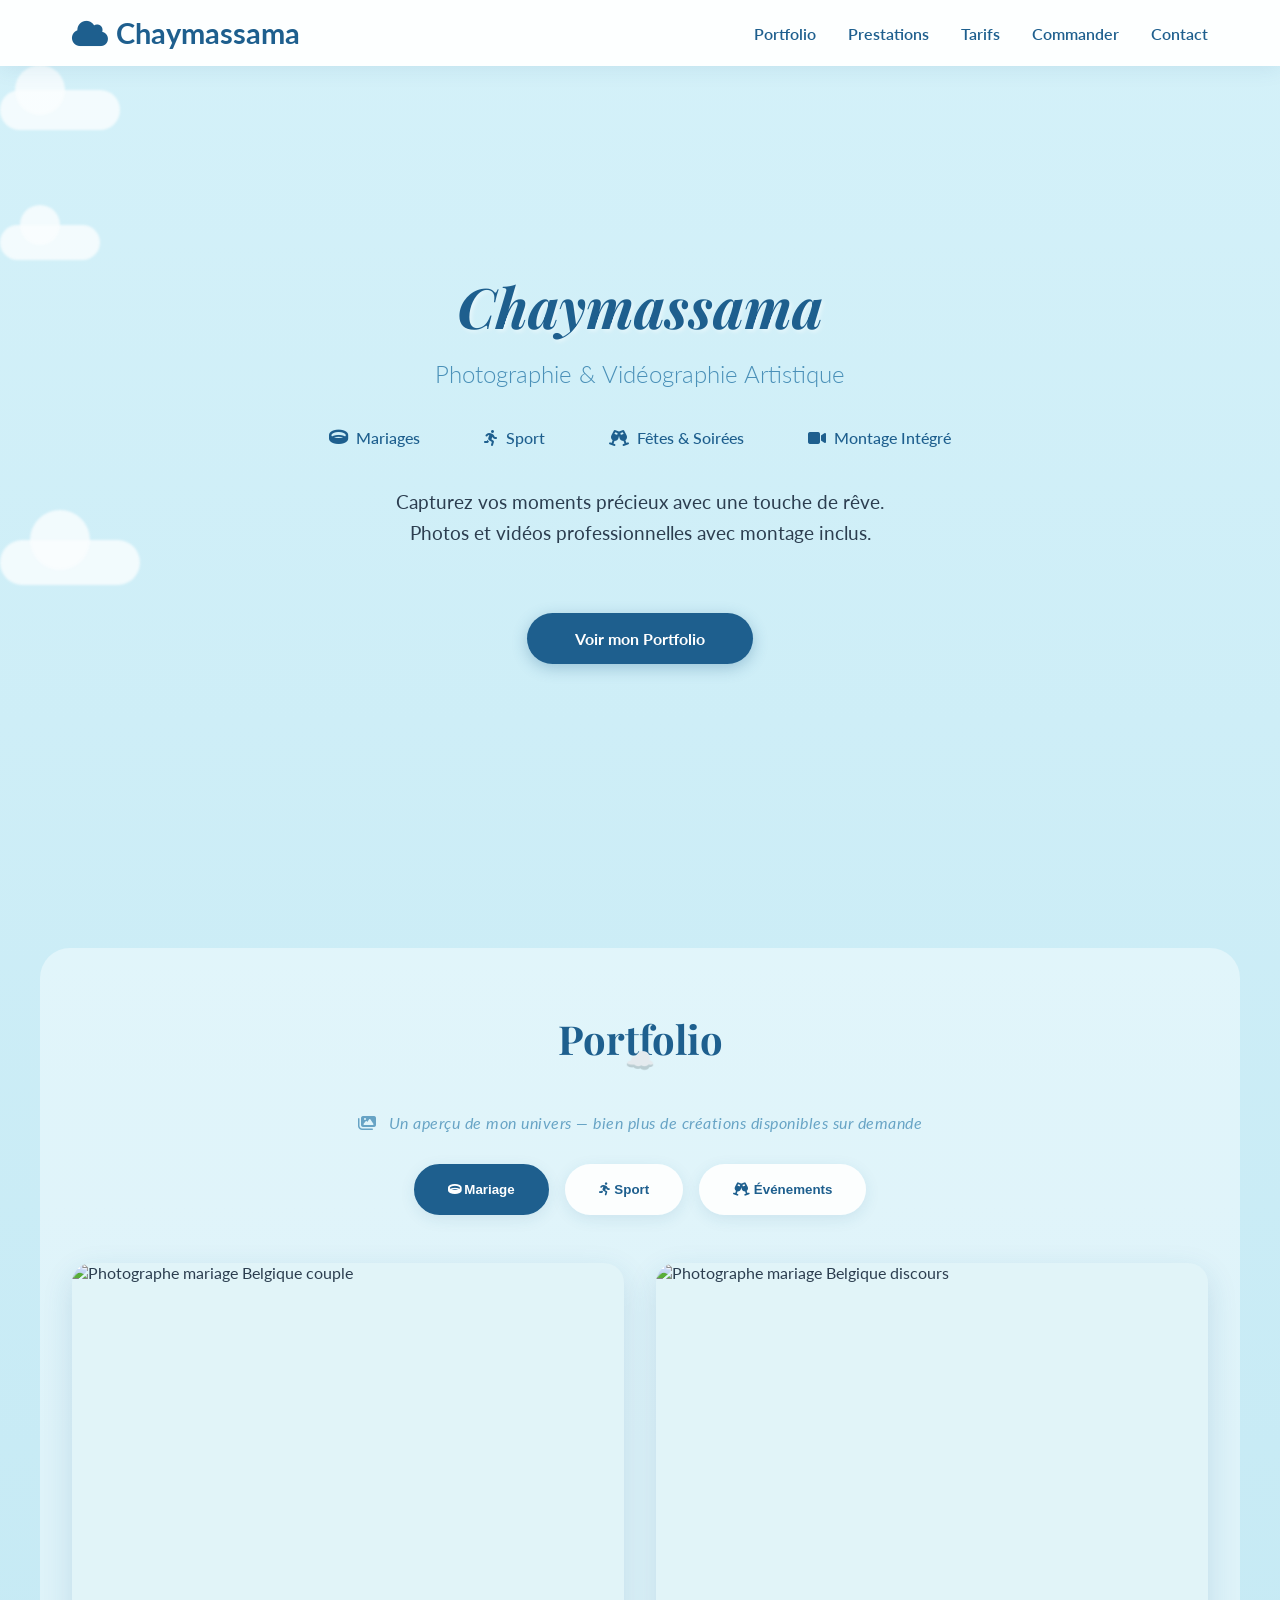
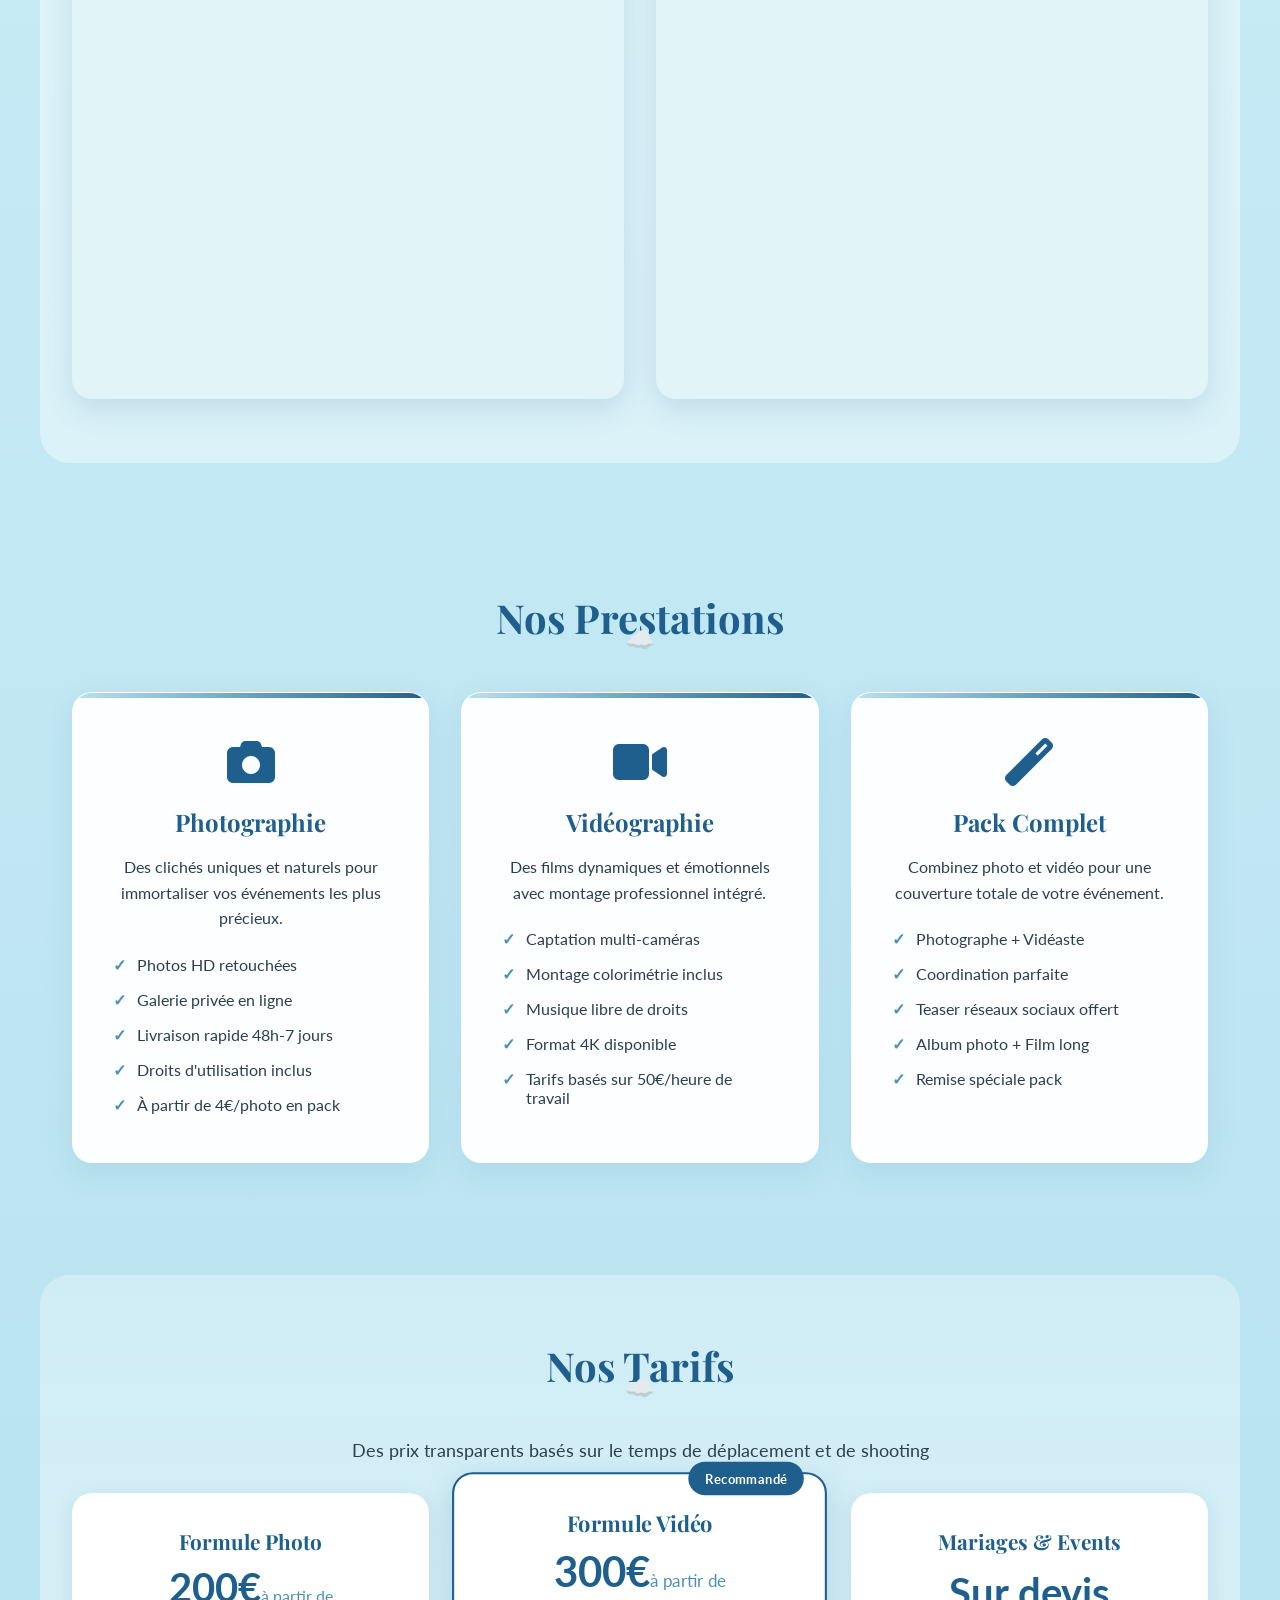
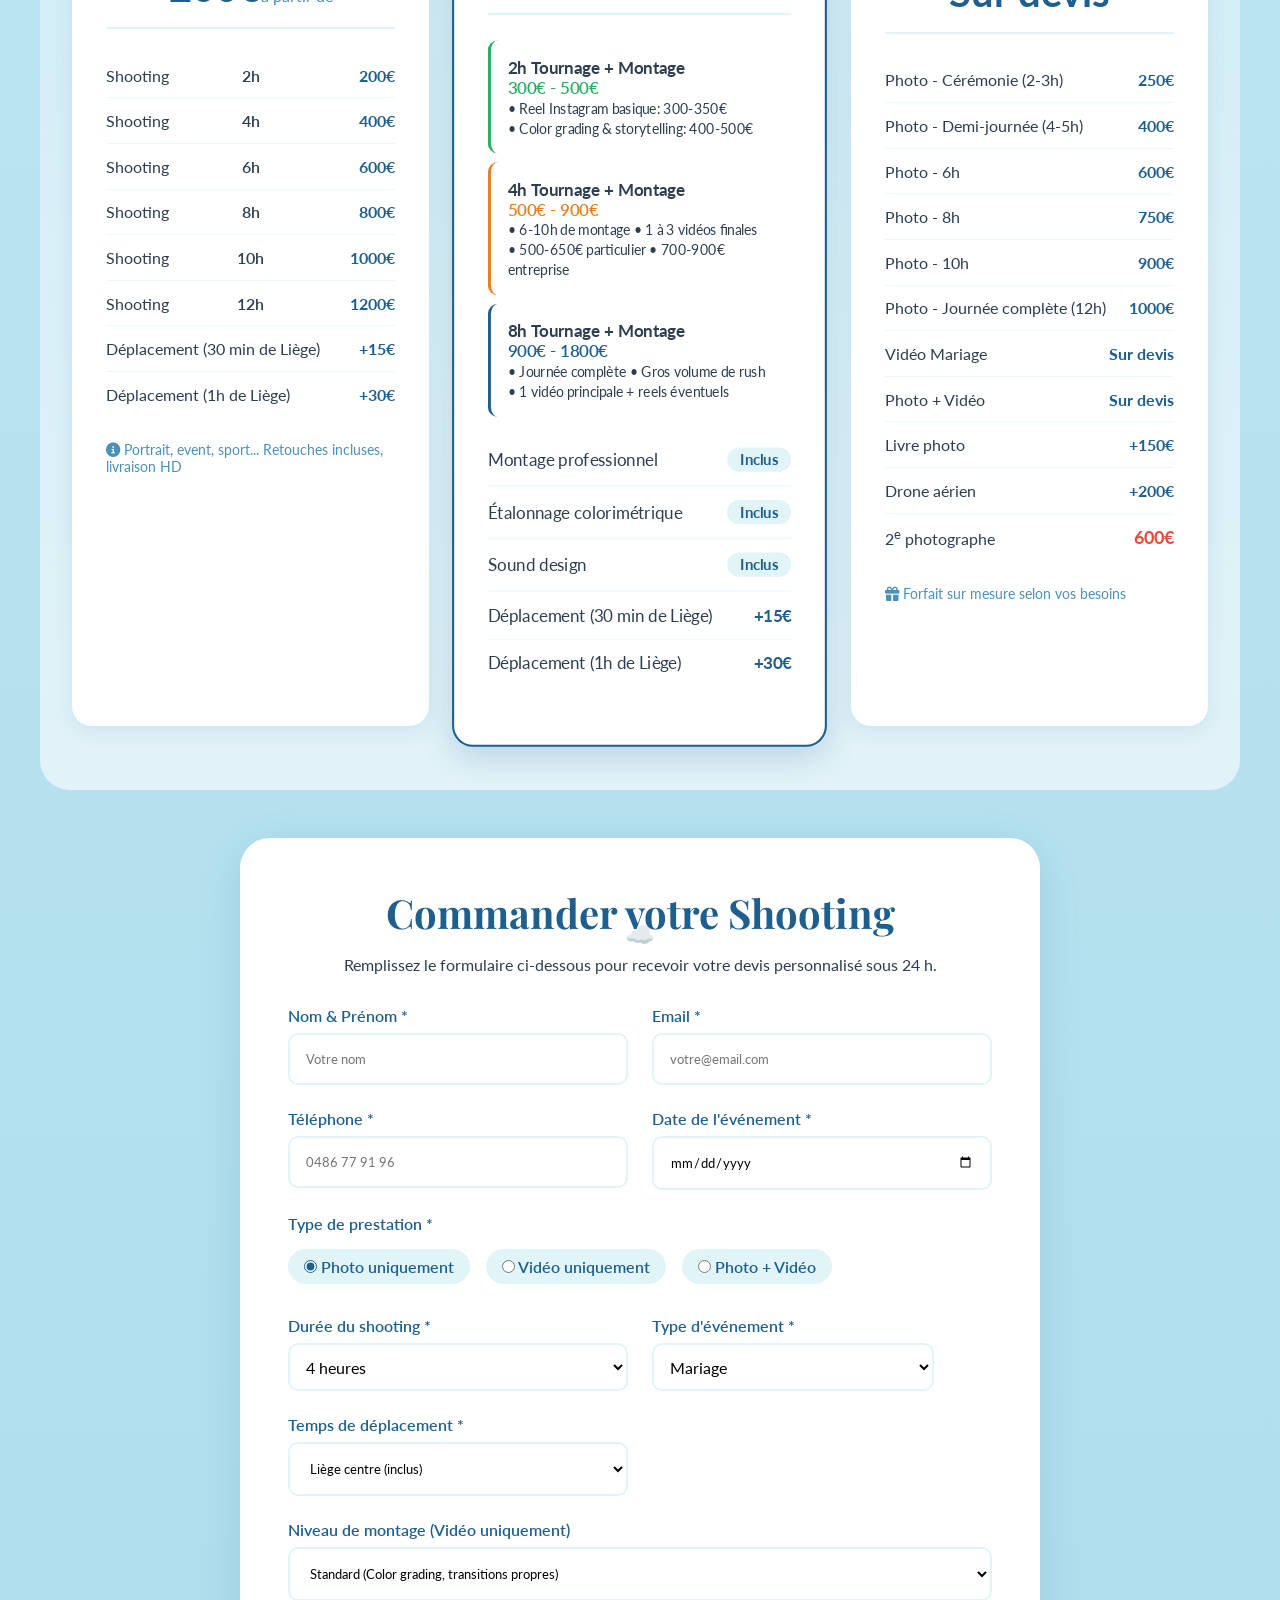
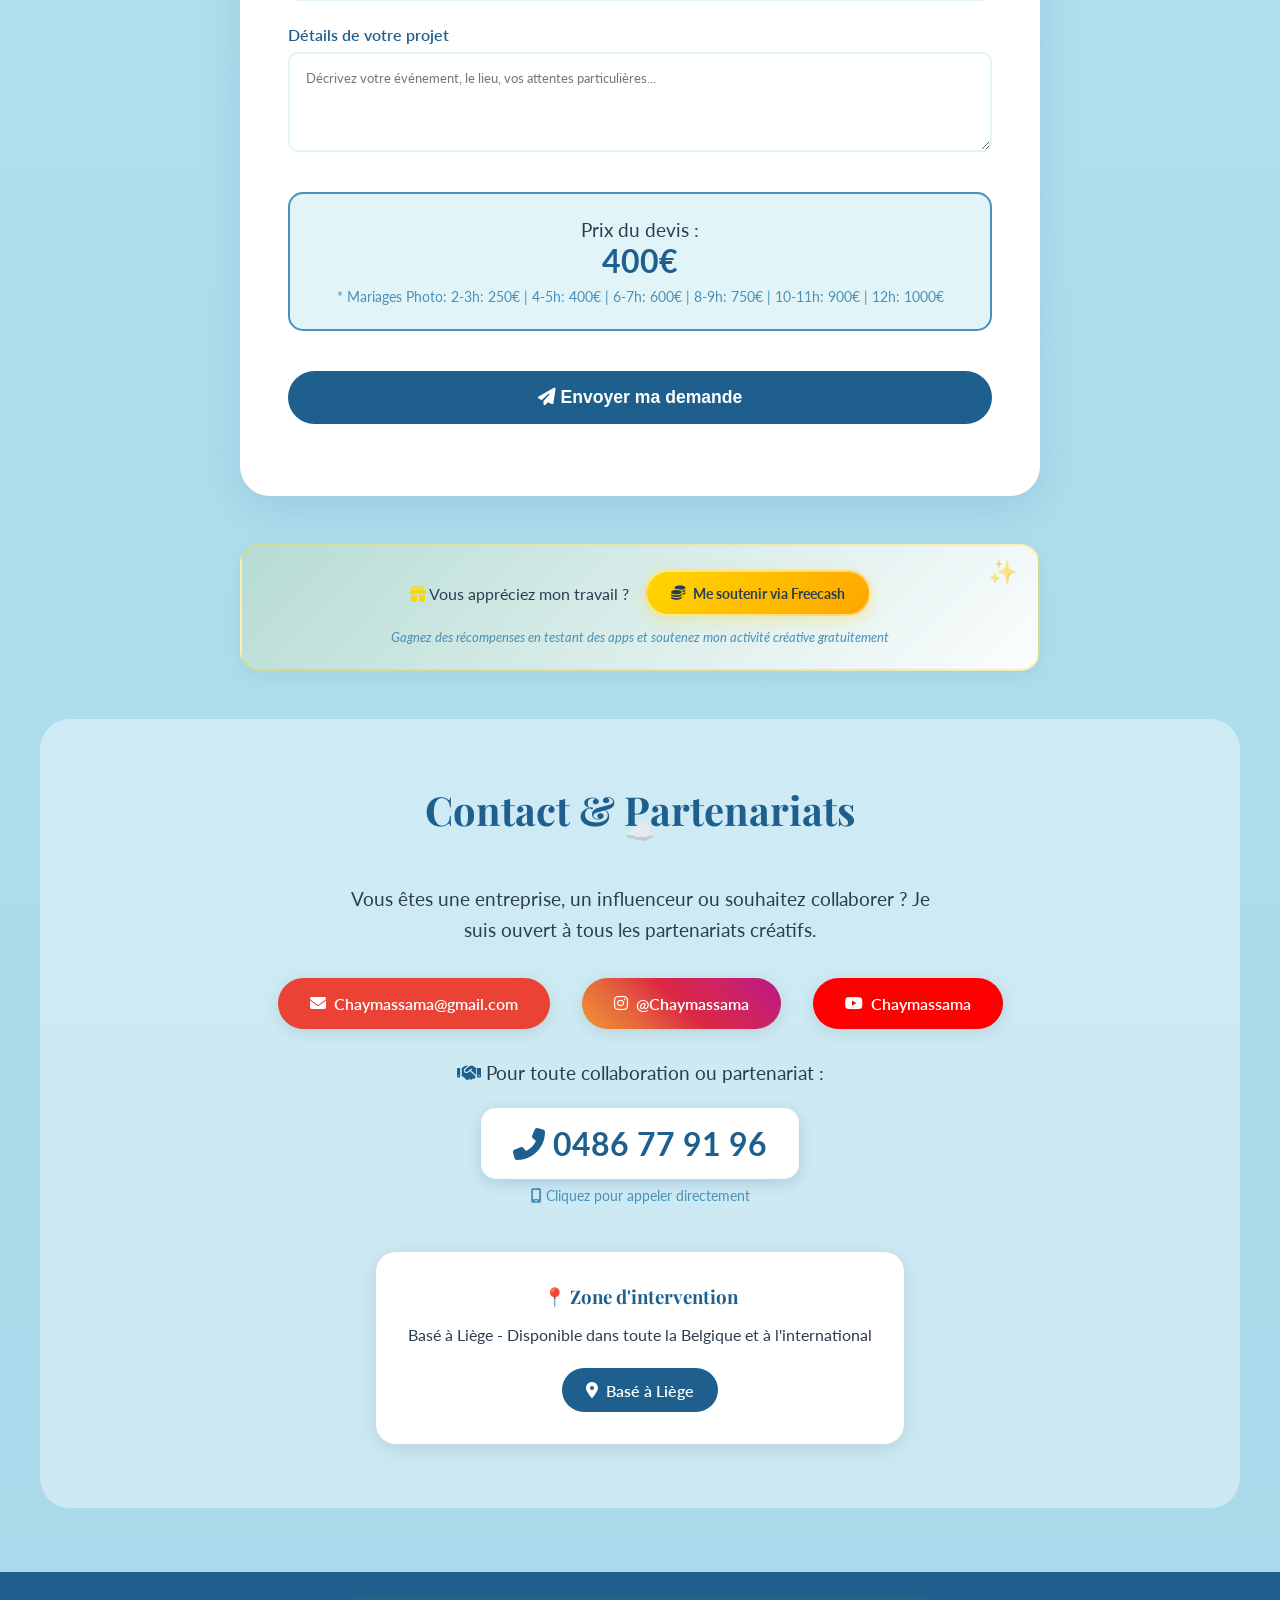
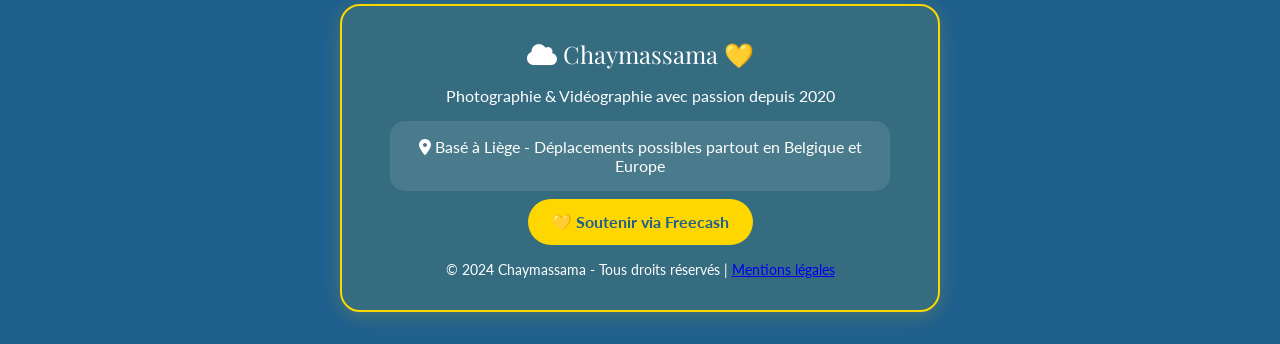
==== index.html @ b33d5b2d "Refactor devis modal and update PDF generation Refactor the devis modal and update related functions" ====
<!DOCTYPE html>
<html lang="fr">
<head>
    <meta charset="UTF-8">
    <link rel="canonical" href="https://chaymassama.be/">
    <meta name="google-site-verification" content="JpsYykzwaCATkrDPAhGlFVuBeZXdRlqmOCpxk-vb73M" />
    <meta name="viewport" content="width=device-width, initial-scale=1.0">
    <meta name="robots" content="index, follow">
    <title>Chaymassama | Photographie & Vidéographie</title>
    
    <link rel="icon" href="/favicon.ico" type="image/x-icon">
    <link rel="icon" type="image/png" sizes="96x96" href="/favicon-96x96.png">
    <link rel="apple-touch-icon" sizes="180x180" href="/apple-touch-icon.png"> 

    <link href="https://fonts.googleapis.com/css2?family=Playfair+Display:ital,wght@0,400;0,600;0,700;1,400&family=Lato:wght@300;400;700&display=swap" rel="stylesheet">
    <link rel="stylesheet" href="https://cdnjs.cloudflare.com/ajax/libs/font-awesome/6.4.0/css/all.min.css">
 
    <meta property="og:image" content="https://chaymassama.be/IMG_6150.jpg">
    <style>
        :root {
            --sky-blue: #B8E3F0;
            --deep-blue: #1E5F8E;
            --cloud-white: #FFFFFF;
            --soft-blue: #E1F4F8;
            --accent-blue: #4A90B8;
            --text-dark: #2C3E50;
            --gold-accent: #FFD700;
        }

        * {
            margin: 0;
            padding: 0;
            box-sizing: border-box;
        }

        body {
            font-family: 'Lato', sans-serif;
            background: linear-gradient(180deg, #D4F1F9 0%, #B8E3F0 50%, #A8D8EA 100%);
            color: var(--text-dark);
            overflow-x: hidden;
            min-height: 100vh;
        }

        h1, h2, h3, .brand-name {
            font-family: 'Playfair Display', serif;
        }

        @keyframes float {
            0%, 100% { transform: translateY(0px); }
            50% { transform: translateY(-20px); }
        }

        @keyframes drift {
            from { transform: translateX(-100px); }
            to { transform: translateX(100vw); }
        }

        @keyframes fadeInUp {
            from {
                opacity: 0;
                transform: translateY(30px);
            }
            to {
                opacity: 1;
                transform: translateY(0);
            }
        }

        @keyframes fadeIn {
            from { opacity: 0; }
            to { opacity: 1; }
        }

        @keyframes pulse-glow {
            0%, 100% { box-shadow: 0 0 20px rgba(255, 215, 0, 0.3); }
            50% { box-shadow: 0 0 30px rgba(255, 215, 0, 0.6); }
        }

        .cloud {
            position: absolute;
            background: rgba(255, 255, 255, 0.8);
            border-radius: 100px;
            opacity: 0.9;
            filter: blur(1px);
            z-index: 0;
        }

        .cloud::before {
            content: '';
            position: absolute;
            background: rgba(255, 255, 255, 0.8);
            border-radius: 100px;
        }

        .cloud1 {
            width: 120px;
            height: 40px;
            top: 10%;
            animation: drift 25s infinite linear;
        }

        .cloud1::before {
            width: 50px;
            height: 50px;
            top: -25px;
            left: 15px;
        }

        .cloud2 {
            width: 100px;
            height: 35px;
            top: 25%;
            animation: drift 30s infinite linear;
            animation-delay: -10s;
        }

        .cloud2::before {
            width: 40px;
            height: 40px;
            top: -20px;
            left: 20px;
        }

        .cloud3 {
            width: 140px;
            height: 45px;
            top: 60%;
            animation: drift 35s infinite linear;
            animation-delay: -5s;
        }

        .cloud3::before {
            width: 60px;
            height: 60px;
            top: -30px;
            left: 30px;
        }

        nav {
            position: fixed;
            top: 0;
            width: 100%;
            background: rgba(255, 255, 255, 0.95);
            backdrop-filter: blur(10px);
            box-shadow: 0 2px 20px rgba(30, 95, 142, 0.1);
            z-index: 1000;
            padding: 1rem 0;
        }

        .nav-container {
            max-width: 1200px;
            margin: 0 auto;
            display: flex;
            justify-content: space-between;
            align-items: center;
            padding: 0 2rem;
        }

        .logo {
            font-size: 1.8rem;
            color: var(--deep-blue);
            font-weight: 700;
            text-decoration: none;
            display: flex;
            align-items: center;
            gap: 0.5rem;
        }

        .nav-links {
            display: flex;
            gap: 2rem;
            list-style: none;
        }

        .nav-links a {
            text-decoration: none;
            color: var(--deep-blue);
            font-weight: 600;
            transition: all 0.3s;
            position: relative;
        }

        .nav-links a::after {
            content: '';
            position: absolute;
            bottom: -5px;
            left: 0;
            width: 0;
            height: 2px;
            background: var(--deep-blue);
            transition: width 0.3s;
        }

        .nav-links a:hover::after {
            width: 100%;
        }

        .hero {
            min-height: 100vh;
            display: flex;
            align-items: center;
            justify-content: center;
            text-align: center;
            padding: 6rem 2rem 4rem;
            position: relative;
            overflow: hidden;
        }

        .hero-content {
            position: relative;
            z-index: 10;
            animation: fadeInUp 1s ease-out;
        }

        .hero h1 {
            font-size: 3.5rem;
            color: var(--deep-blue);
            margin-bottom: 1rem;
            font-style: italic;
            text-shadow: 2px 2px 4px rgba(255,255,255,0.5);
        }

        .hero-subtitle {
            font-size: 1.5rem;
            color: var(--accent-blue);
            margin-bottom: 2rem;
            font-weight: 300;
        }

        .hero-services {
            display: flex;
            gap: 2rem;
            justify-content: center;
            flex-wrap: wrap;
            margin: 2rem auto;
            width: 100%;
        }

        .service-tag {
            background: transparent;
            padding: 0.5rem 1rem;
            border-radius: 0;
            box-shadow: none;
            color: var(--deep-blue);
            font-weight: 500;
            border: none;
            transition: all 0.3s;
            display: flex;
            align-items: center;
            gap: 0.5rem;
            font-size: 1rem;
        }

        .service-tag:hover {
            transform: translateY(-2px);
            color: var(--accent-blue);
        }

        .ring-icon {
            color: var(--deep-blue);
            font-size: 1.2rem;
        }

        .cta-button {
            display: inline-block;
            margin-top: 2rem;
            padding: 1rem 3rem;
            background: var(--deep-blue);
            color: white;
            text-decoration: none;
            border-radius: 50px;
            font-weight: 700;
            transition: all 0.3s;
            box-shadow: 0 4px 15px rgba(30, 95, 142, 0.3);
        }

        .cta-button:hover {
            background: var(--accent-blue);
            transform: translateY(-3px);
            box-shadow: 0 6px 20px rgba(30, 95, 142, 0.4);
        }

        section {
            padding: 5rem 2rem;
            position: relative;
            max-width: 1200px;
            margin: 0 auto;
        }

        .section-title {
            text-align: center;
            font-size: 2.5rem;
            color: var(--deep-blue);
            margin-bottom: 3rem;
            position: relative;
            display: block;
            width: fit-content;
            margin-left: auto;
            margin-right: auto;
        }

        .section-title::after {
            content: '☁️';
            position: absolute;
            bottom: -10px;
            left: 50%;
            transform: translateX(-50%);
            font-size: 1.5rem;
        }

        /* PORTFOLIO SECTION - NOUVEAU */
        .portfolio-section {
            background: rgba(255, 255, 255, 0.4);
            border-radius: 30px;
            padding: 4rem 2rem;
            margin: 3rem auto;
        }

        .portfolio-subtitle {
            text-align: center;
            color: var(--accent-blue);
            font-size: 1rem;
            font-style: italic;
            margin-bottom: 2rem;
            opacity: 0.8;
            font-weight: 400;
            letter-spacing: 0.5px;
        }

        .portfolio-tabs {
            display: flex;
            justify-content: center;
            gap: 1rem;
            margin-bottom: 3rem;
            flex-wrap: wrap;
        }

        .portfolio-tab {
            padding: 1rem 2rem;
            background: rgba(255, 255, 255, 0.9);
            border: 2px solid transparent;
            border-radius: 50px;
            color: var(--deep-blue);
            font-weight: 600;
            cursor: pointer;
            transition: all 0.3s;
            box-shadow: 0 4px 15px rgba(30, 95, 142, 0.1);
        }

        .portfolio-tab:hover {
            transform: translateY(-3px);
            box-shadow: 0 6px 20px rgba(30, 95, 142, 0.2);
        }

        .portfolio-tab.active {
            background: var(--deep-blue);
            color: white;
            border-color: var(--deep-blue);
        }

        .portfolio-content {
            display: none;
            animation: fadeIn 0.5s ease-out;
        }

        .portfolio-content.active {
            display: block;
        }

        .portfolio-grid {
            display: grid;
            grid-template-columns: repeat(auto-fit, minmax(400px, 1fr));
            gap: 2rem;
        }

        .portfolio-item {
            position: relative;
            border-radius: 20px;
            overflow: hidden;
            box-shadow: 0 10px 30px rgba(30, 95, 142, 0.15);
            cursor: pointer;
            transition: all 0.3s;
            aspect-ratio: 3/4;
            background: var(--soft-blue);
        }

        .portfolio-item:hover {
            transform: translateY(-10px);
            box-shadow: 0 20px 40px rgba(30, 95, 142, 0.25);
        }

        .portfolio-item img {
            width: 100%;
            height: 100%;
            object-fit: cover;
            transition: transform 0.5s;
        }

        .portfolio-item:hover img {
            transform: scale(1.05);
        }

        .portfolio-overlay {
            position: absolute;
            bottom: 0;
            left: 0;
            right: 0;
            background: linear-gradient(to top, rgba(30, 95, 142, 0.9), transparent);
            padding: 2rem 1.5rem 1.5rem;
            color: white;
            opacity: 0;
            transition: opacity 0.3s;
        }

        .portfolio-item:hover .portfolio-overlay {
            opacity: 1;
        }

        .portfolio-overlay h3 {
            font-size: 1.3rem;
            margin-bottom: 0.5rem;
        }

        .portfolio-overlay p {
            font-size: 0.9rem;
            opacity: 0.9;
        }

        .portfolio-overlay i {
            position: absolute;
            top: 1rem;
            right: 1rem;
            font-size: 1.5rem;
            background: rgba(255,255,255,0.2);
            width: 50px;
            height: 50px;
            border-radius: 50%;
            display: flex;
            align-items: center;
            justify-content: center;
            backdrop-filter: blur(10px);
        }

        /* LIGHTBOX - NOUVEAU */
        .lightbox {
            display: none;
            position: fixed;
            top: 0;
            left: 0;
            width: 100%;
            height: 100%;
            background: rgba(0, 0, 0, 0.95);
            z-index: 10000;
            justify-content: center;
            align-items: center;
            padding: 2rem;
        }

        .lightbox.active {
            display: flex;
            animation: fadeIn 0.3s;
        }

        .lightbox-content {
            position: relative;
            max-width: 90%;
            max-height: 90%;
            display: flex;
            flex-direction: column;
            align-items: center;
        }

        .lightbox-img {
            max-width: 100%;
            max-height: 80vh;
            object-fit: contain;
            border-radius: 10px;
            box-shadow: 0 20px 60px rgba(0,0,0,0.5);
        }

        .lightbox-close {
            position: absolute;
            top: -50px;
            right: 0;
            background: none;
            border: none;
            color: white;
            font-size: 2.5rem;
            cursor: pointer;
            transition: transform 0.3s;
            width: 50px;
            height: 50px;
            display: flex;
            align-items: center;
            justify-content: center;
        }

        .lightbox-close:hover {
            transform: rotate(90deg);
        }

        .lightbox-nav {
            position: absolute;
            top: 50%;
            transform: translateY(-50%);
            background: rgba(255,255,255,0.1);
            border: none;
            color: white;
            font-size: 2rem;
            width: 60px;
            height: 60px;
            border-radius: 50%;
            cursor: pointer;
            transition: all 0.3s;
            backdrop-filter: blur(10px);
            display: flex;
            align-items: center;
            justify-content: center;
        }

        .lightbox-nav:hover {
            background: rgba(255,255,255,0.3);
            transform: translateY(-50%) scale(1.1);
        }

        .lightbox-prev {
            left: -80px;
        }

        .lightbox-next {
            right: -80px;
        }

        .lightbox-caption {
            color: white;
            text-align: center;
            margin-top: 1.5rem;
            font-size: 1.2rem;
        }

        .lightbox-counter {
            color: rgba(255,255,255,0.7);
            font-size: 0.9rem;
            margin-top: 0.5rem;
        }

        /* Prestations */
        .services-grid {
            display: grid;
            grid-template-columns: repeat(auto-fit, minmax(300px, 1fr));
            gap: 2rem;
            margin-top: 3rem;
        }

        .service-card {
            background: rgba(255, 255, 255, 0.95);
            border-radius: 20px;
            padding: 2.5rem;
            text-align: center;
            box-shadow: 0 10px 30px rgba(30, 95, 142, 0.1);
            transition: all 0.3s;
            border: 1px solid rgba(255,255,255,0.5);
            position: relative;
            overflow: hidden;
        }

        .service-card::before {
            content: '';
            position: absolute;
            top: 0;
            left: 0;
            width: 100%;
            height: 5px;
            background: linear-gradient(90deg, var(--sky-blue), var(--deep-blue));
        }

        .service-card:hover {
            transform: translateY(-10px);
            box-shadow: 0 15px 40px rgba(30, 95, 142, 0.2);
        }

        .service-icon {
            font-size: 3rem;
            color: var(--deep-blue);
            margin-bottom: 1rem;
        }

        .service-card h3 {
            color: var(--deep-blue);
            font-size: 1.5rem;
            margin-bottom: 1rem;
        }

        .service-card p {
            color: var(--text-dark);
            line-height: 1.6;
            margin-bottom: 1rem;
        }

        .features-list {
            list-style: none;
            text-align: left;
            margin-top: 1rem;
        }

        .features-list li {
            padding: 0.5rem 0;
            padding-left: 1.5rem;
            position: relative;
        }

        .features-list li::before {
            content: '✓';
            position: absolute;
            left: 0;
            color: var(--accent-blue);
            font-weight: bold;
        }

        /* Tarifs */
        .pricing-section {
            background: linear-gradient(180deg, rgba(255,255,255,0.3) 0%, rgba(255,255,255,0.6) 100%);
            border-radius: 30px;
            margin: 2rem auto;
            padding: 4rem 2rem;
        }

        .pricing-grid {
            display: grid;
            grid-template-columns: repeat(auto-fit, minmax(320px, 1fr));
            gap: 2rem;
            margin-top: 2rem;
        }

        .pricing-card {
            background: white;
            border-radius: 20px;
            padding: 2rem;
            box-shadow: 0 5px 20px rgba(30, 95, 142, 0.1);
            position: relative;
            border: 2px solid transparent;
            transition: all 0.3s;
        }

        .pricing-card.featured {
            border-color: var(--deep-blue);
            transform: scale(1.05);
            box-shadow: 0 10px 30px rgba(30, 95, 142, 0.2);
        }

        .pricing-card.featured::before {
            content: 'Recommandé';
            position: absolute;
            top: -12px;
            right: 20px;
            background: var(--deep-blue);
            color: white;
            padding: 0.5rem 1rem;
            border-radius: 20px;
            font-size: 0.8rem;
            font-weight: bold;
        }

        .pricing-header {
            text-align: center;
            margin-bottom: 1.5rem;
            padding-bottom: 1rem;
            border-bottom: 2px solid var(--soft-blue);
        }

        .pricing-title {
            color: var(--deep-blue);
            font-size: 1.3rem;
            margin-bottom: 0.5rem;
        }

        .price {
            font-size: 2.5rem;
            color: var(--deep-blue);
            font-weight: 700;
        }

        .price-unit {
            font-size: 1rem;
            color: var(--accent-blue);
            font-weight: 400;
        }

        .pricing-features {
            list-style: none;
            margin: 1.5rem 0;
        }

        .pricing-features li {
            padding: 0.8rem 0;
            border-bottom: 1px solid rgba(184, 227, 240, 0.3);
            display: flex;
            justify-content: space-between;
            align-items: center;
        }

        .pricing-features li:last-child {
            border-bottom: none;
        }

        .price-tag {
            color: var(--deep-blue);
            font-weight: 700;
        }

        .photo-pack {
            background: var(--soft-blue);
            padding: 0.2rem 0.8rem;
            border-radius: 15px;
            font-size: 0.9rem;
            color: var(--deep-blue);
            font-weight: 700;
        }

        .order-section {
            background: white;
            border-radius: 30px;
            box-shadow: 0 10px 40px rgba(30, 95, 142, 0.15);
            padding: 3rem;
            margin: 3rem auto;
            max-width: 800px;
        }

        .form-grid {
            display: grid;
            grid-template-columns: 1fr 1fr;
            gap: 1.5rem;
            margin-top: 2rem;
        }

        .form-group {
            display: flex;
            flex-direction: column;
        }

        .form-group.full-width {
            grid-column: 1 / -1;
        }

        label {
            color: var(--deep-blue);
            font-weight: 600;
            margin-bottom: 0.5rem;
        }

        input, select, textarea {
            padding: 1rem;
            border: 2px solid var(--soft-blue);
            border-radius: 10px;
            font-family: 'Lato', sans-serif;
            transition: all 0.3s;
            background: rgba(255,255,255,0.9);
        }

        input:focus, select:focus, textarea:focus {
            outline: none;
            border-color: var(--deep-blue);
            box-shadow: 0 0 0 3px rgba(30, 95, 142, 0.1);
        }

        .radio-group {
            display: flex;
            gap: 1rem;
            flex-wrap: wrap;
            margin-top: 0.5rem;
        }

        .radio-label {
            display: flex;
            align-items: center;
            gap: 0.5rem;
            cursor: pointer;
            padding: 0.5rem 1rem;
            background: var(--soft-blue);
            border-radius: 20px;
            transition: all 0.3s;
        }

        .radio-label:hover {
            background: var(--sky-blue);
        }

        input[type="radio"] {
            accent-color: var(--deep-blue);
        }

        .submit-btn {
            background: var(--deep-blue);
            color: white;
            padding: 1rem 3rem;
            border: none;
            border-radius: 50px;
            font-size: 1.1rem;
            font-weight: 700;
            cursor: pointer;
            transition: all 0.3s;
            width: 100%;
            margin-top: 1rem;
        }

        .submit-btn:hover {
            background: var(--accent-blue);
            transform: translateY(-2px);
            box-shadow: 0 5px 20px rgba(30, 95, 142, 0.3);
        }

        .submit-btn:disabled {
            opacity: 0.7;
            cursor: not-allowed;
        }

        .contact-section {
            text-align: center;
            background: rgba(255,255,255,0.4);
            border-radius: 30px;
            padding: 4rem 2rem;
            margin-bottom: 3rem;
        }

        .social-links {
            display: flex;
            justify-content: center;
            gap: 2rem;
            margin: 2rem 0;
            flex-wrap: wrap;
        }

        .social-btn {
            display: flex;
            align-items: center;
            gap: 0.5rem;
            padding: 1rem 2rem;
            background: white;
            border-radius: 50px;
            text-decoration: none;
            color: var(--deep-blue);
            font-weight: 600;
            box-shadow: 0 4px 15px rgba(0,0,0,0.1);
            transition: all 0.3s;
        }

        .social-btn:hover {
            transform: translateY(-5px);
            box-shadow: 0 8px 25px rgba(0,0,0,0.15);
        }

        .social-btn.instagram {
            background: linear-gradient(45deg, #f09433 0%,#e6683c 25%,#dc2743 50%,#cc2366 75%,#bc1888 100%);
            color: white;
        }

        .social-btn.youtube {
            background: #FF0000;
            color: white;
        }

        .contact-info {
            margin-top: 2rem;
            font-size: 1.2rem;
        }

        .phone-number {
            font-size: 2rem;
            color: var(--deep-blue);
            font-weight: 700;
            margin-top: 1rem;
            display: inline-block;
            padding: 1rem 2rem;
            background: white;
            border-radius: 15px;
            box-shadow: 0 4px 15px rgba(30, 95, 142, 0.2);
            text-decoration: none;
            transition: all 0.3s;
        }

        .phone-number:hover {
            background: var(--deep-blue);
            color: white;
            transform: scale(1.05);
        }

        .location-badge {
            display: inline-flex;
            align-items: center;
            gap: 0.5rem;
            background: var(--deep-blue);
            color: white;
            padding: 0.8rem 1.5rem;
            border-radius: 50px;
            margin-top: 1.5rem;
            font-weight: 600;
        }

        .promo-banner {
            background: linear-gradient(135deg, rgba(255, 215, 0, 0.1) 0%, rgba(255, 255, 255, 0.95) 100%);
            border: 2px solid rgba(255, 215, 0, 0.3);
            border-radius: 20px;
            padding: 1.5rem;
            margin: 3rem auto;
            max-width: 800px;
            text-align: center;
            position: relative;
            overflow: hidden;
            box-shadow: 0 5px 20px rgba(0,0,0,0.05);
            transition: all 0.3s ease;
        }

        .promo-banner:hover {
            transform: translateY(-3px);
            box-shadow: 0 8px 30px rgba(255, 215, 0, 0.2);
            border-color: rgba(255, 215, 0, 0.6);
        }

        .promo-banner::before {
            content: '✨';
            position: absolute;
            top: 10px;
            right: 20px;
            font-size: 1.5rem;
            opacity: 0.6;
            animation: float 3s ease-in-out infinite;
        }

        .promo-content {
            display: flex;
            align-items: center;
            justify-content: center;
            gap: 1rem;
            flex-wrap: wrap;
        }

        .promo-text {
            color: var(--text-dark);
            font-size: 0.95rem;
            font-weight: 600;
        }

        .promo-link {
            display: inline-flex;
            align-items: center;
            gap: 0.5rem;
            background: linear-gradient(135deg, #FFD700 0%, #FFA500 100%);
            color: #2C3E50;
            padding: 0.8rem 1.5rem;
            border-radius: 25px;
            text-decoration: none;
            font-weight: 700;
            font-size: 0.9rem;
            box-shadow: 0 4px 15px rgba(255, 215, 0, 0.3);
            transition: all 0.3s;
            border: 2px solid rgba(255, 255, 255, 0.5);
        }

        .promo-link:hover {
            transform: scale(1.05);
            box-shadow: 0 6px 20px rgba(255, 215, 0, 0.5);
            animation: pulse-glow 2s infinite;
        }

        footer {
            background: var(--deep-blue);
            color: white;
            text-align: center;
            padding: 2rem;
            margin-top: 4rem;
        }

        .footer-content {
            max-width: 1200px;
            margin: 0 auto;
        }

        .footer-brand {
            font-size: 1.5rem;
            font-family: 'Playfair Display', serif;
            margin-bottom: 1rem;
        }

        .footer-location {
            margin-top: 1rem;
            padding: 1rem;
            background: rgba(255,255,255,0.1);
            border-radius: 15px;
            display: inline-block;
        }

        .footer-box {
            background: rgba(255, 223, 0, 0.1);
            border: 2px solid #FFD700;
            border-radius: 20px;
            padding: 2rem 3rem;
            max-width: 600px;
            margin: 0 auto;
            text-align: center;
            box-shadow: 0 4px 20px rgba(255, 215, 0, 0.2);
        }

        .freecash-btn {
            display: inline-block;
            margin: 0.5rem 0;
            padding: 0.8rem 1.5rem;
            background: #FFD700;
            color: var(--deep-blue);
            font-weight: 700;
            border-radius: 50px;
            text-decoration: none;
            transition: all 0.3s;
        }

        .freecash-btn:hover {
            background: #FFC107;
            transform: translateY(-2px);
            box-shadow: 0 5px 15px rgba(255, 215, 0, 0.3);
        }

        .success-message {
            display: none;
            background: #d4edda;
            color: #155724;
            padding: 1.5rem;
            border-radius: 15px;
            margin-top: 1rem;
            border: 2px solid #c3e6cb;
        }

        .success-message.show {
            display: block;
            animation: fadeInUp 0.5s ease-out;
        }

        @media (max-width: 768px) {
            .nav-links {
                display: none;
            }
            
            .hero h1 {
                font-size: 2rem;
            }
            
            .form-grid {
                grid-template-columns: 1fr;
            }
            
            .pricing-card.featured {
                transform: scale(1);
            }
            
            .social-links {
                flex-direction: column;
                align-items: center;
            }

            .portfolio-grid {
                grid-template-columns: 1fr;
            }

            .portfolio-item {
                aspect-ratio: 4/5;
            }

            .lightbox-nav {
                width: 40px;
                height: 40px;
                font-size: 1.2rem;
            }

            .lightbox-prev {
                left: 10px;
            }

            .lightbox-next {
                right: 10px;
            }

            .portfolio-tabs {
                gap: 0.5rem;
            }

            .portfolio-tab {
                padding: 0.8rem 1.2rem;
                font-size: 0.9rem;
            }
        }

        .estimate-box {
            background: var(--soft-blue);
            padding: 1.5rem;
            border-radius: 15px;
            margin-top: 1rem;
            text-align: center;
            font-size: 1.2rem;
            border: 2px solid var(--accent-blue);
        }

        .estimate-price {
            font-size: 2rem;
            color: var(--deep-blue);
            font-weight: 700;
        }

        .highlight-price {
            color: #e74c3c;
            font-size: 1.1em;
        }

        .video-tier {
            background: rgba(255,255,255,0.5);
            padding: 1rem;
            margin: 0.5rem 0;
            border-radius: 10px;
            border-left: 3px solid var(--accent-blue);
        }

        .video-tier.simple {
            border-left-color: #27ae60;
        }

        .video-tier.complex {
            border-left-color: #e67e22;
        }

        .video-tier.premium {
            border-left-color: var(--deep-blue);
        }
    
        /* Alignement parfait des champs Durée et Type d'événement */
        #duration, #eventType {
            height: 48px;
            box-sizing: border-box;
        }

        .form-group label {
            margin-bottom: 0.5rem;
            display: block;
        }
    
        /* Alignement parfait des champs côte à côte */
        .form-grid > .form-group {
            align-self: start;
        }

        #duration, #eventType {
            min-height: 48px;
            padding: 0.75rem;
            font-size: 1rem;
        }
</style>
<base target="_blank">
<base target="_blank">
<base target="_blank">
<base target="_blank">
<base target="_blank">
</head>
<body>

    <div class="cloud cloud1"></div>
    <div class="cloud cloud2"></div>
    <div class="cloud cloud3"></div>

    <nav>
        <div class="nav-container">
            <a href="/" class="logo">
                <i class="fas fa-cloud"></i>
                Chaymassama
            </a>
            <ul class="nav-links">
                <li><a href="#portfolio">Portfolio</a></li>
                <li><a href="#prestations">Prestations</a></li>
                <li><a href="#tarifs">Tarifs</a></li>
                <li><a href="#commander">Commander</a></li>
                <li><a href="#contact">Contact</a></li>
            </ul>
        </div>
    </nav>

    <section class="hero">
        <div class="hero-content">
            <h1>Chaymassama</h1>
            <p class="hero-subtitle">Photographie & Vidéographie Artistique</p>
            
            <div class="hero-services">
                <div class="service-tag">
                    <i class="fas fa-ring ring-icon"></i> Mariages
                </div>
                <div class="service-tag">
                    <i class="fas fa-running"></i> Sport
                </div>
                <div class="service-tag">
                    <i class="fas fa-glass-cheers"></i> Fêtes & Soirées
                </div>
                <div class="service-tag">
                    <i class="fas fa-video"></i> Montage Intégré
                </div>
            </div>

            <p style="font-size: 1.2rem; color: var(--text-dark); max-width: 600px; margin: 2rem auto; line-height: 1.6;">
                Capturez vos moments précieux avec une touche de rêve. <br>
                Photos et vidéos professionnelles avec montage inclus.
            </p>

            <a href="#portfolio" class="cta-button">Voir mon Portfolio</a>
        </div>
    </section>

    <!-- PORTFOLIO -->
    <section id="portfolio" class="portfolio-section">
        <h2 class="section-title">Portfolio</h2>
        
        <p class="portfolio-subtitle">
            <i class="fas fa-images" style="margin-right: 8px;"></i>
            Un aperçu de mon univers — bien plus de créations disponibles sur demande
        </p>

        <div class="portfolio-tabs">
            <button class="portfolio-tab active" onclick="showCategory('mariage', event)">
                <i class="fas fa-ring"></i> Mariage
            </button>
            <button class="portfolio-tab" onclick="showCategory('sport', event)">
                <i class="fas fa-running"></i> Sport
            </button>
            <button class="portfolio-tab" onclick="showCategory('evenements', event)">
                <i class="fas fa-glass-cheers"></i> Événements
            </button>
        </div>

        <!-- MARIAGE -->
        <div id="mariage" class="portfolio-content active">
            <div class="portfolio-grid">
                <div class="portfolio-item" onclick="openLightbox(0)">
                    <img src="mariage1.webp" alt="Photographe mariage Belgique couple">
                    <div class="portfolio-overlay">
                        <i class="fas fa-expand"></i>
                        <h3>Mariage</h3>
                        <p>Couple</p>
                    </div>
                </div>
                <div class="portfolio-item" onclick="openLightbox(1)">
                    <img src="mariage2.webp" alt="Photographe mariage Belgique discours">
                    <div class="portfolio-overlay">
                        <i class="fas fa-expand"></i>
                        <h3>Mariage</h3>
                        <p>discours</p>
                    </div>
                </div>
            </div>
        </div>

        <!-- SPORT -->
        <div id="sport" class="portfolio-content">
            <div class="portfolio-grid">
                <div class="portfolio-item" onclick="openLightbox(2)">
                    <img src="sport1.webp" alt="Photographe sport Belgique combat de kickboxing">
                    <div class="portfolio-overlay">
                        <i class="fas fa-expand"></i>
                        <h3>combat de kickboxing</h3>
                        <p>moment fort du combat</p>
                    </div>
                </div>
                <div class="portfolio-item" onclick="openLightbox(3)">
                    <img src="sport2.webp" alt="Photographe sport Belgique combat boxe anfglaise">
                    <div class="portfolio-overlay">
                        <i class="fas fa-expand"></i>
                        <h3>Combat de Boxe anglaise</h3>
                        <p>moment fort du combat</p>
                    </div>
                </div>
            </div>
        </div>

        <!-- EVENEMENTS -->
        <div id="evenements" class="portfolio-content">
            <div class="portfolio-grid">
                <div class="portfolio-item" onclick="openLightbox(4)">
                    <img src="event1.webp" alt="Photographe événement Belgique food truck">
                    <div class="portfolio-overlay">
                        <i class="fas fa-expand"></i>
                        <h3>Food Truck</h3>
                        <p>Événement culinaire</p>
                    </div>
                </div>
                <div class="portfolio-item" onclick="openLightbox(5)">
                    <img src="event2.webp" alt="Photographe événement Belgique portrait shooting portrait">
                    <div class="portfolio-overlay">
                        <i class="fas fa-expand"></i>
                        <h3>shooting</h3>
                        <p>portrait</p>
                    </div>
                </div>
            </div>
        </div>
    </section>

    <!-- PRESTATIONS -->
    <section id="prestations">
        <h2 class="section-title">Nos Prestations</h2>
        
        <div class="services-grid">
            <div class="service-card">
                <div class="service-icon">
                    <i class="fas fa-camera"></i>
                </div>
                <h3>Photographie</h3>
                <p>Des clichés uniques et naturels pour immortaliser vos événements les plus précieux.</p>
                <ul class="features-list">
                    <li>Photos HD retouchées</li>
                    <li>Galerie privée en ligne</li>
                    <li>Livraison rapide 48h-7 jours</li>
                    <li>Droits d'utilisation inclus</li>
                    <li>À partir de 4€/photo en pack</li>
                </ul>
            </div>

            <div class="service-card">
                <div class="service-icon">
                    <i class="fas fa-video"></i>
                </div>
                <h3>Vidéographie</h3>
                <p>Des films dynamiques et émotionnels avec montage professionnel intégré.</p>
                <ul class="features-list">
                    <li>Captation multi-caméras</li>
                    <li>Montage colorimétrie inclus</li>
                    <li>Musique libre de droits</li>
                    <li>Format 4K disponible</li>
                    <li>Tarifs basés sur 50€/heure de travail</li>
                </ul>
            </div>

            <div class="service-card">
                <div class="service-icon">
                    <i class="fas fa-magic"></i>
                </div>
                <h3>Pack Complet</h3>
                <p>Combinez photo et vidéo pour une couverture totale de votre événement.</p>
                <ul class="features-list">
                    <li>Photographe + Vidéaste</li>
                    <li>Coordination parfaite</li>
                    <li>Teaser réseaux sociaux offert</li>
                    <li>Album photo + Film long</li>
                    <li>Remise spéciale pack</li>
                </ul>
            </div>
        </div>
    </section>

    <!-- TARIFS -->
    <section id="tarifs" class="pricing-section">
        <h2 class="section-title">Nos Tarifs</h2>
        <p style="text-align: center; color: var(--text-dark); margin-bottom: 2rem; font-size: 1.1rem;">
            Des prix transparents basés sur le temps de déplacement et de shooting
        </p>

        <div class="pricing-grid">
            <div class="pricing-card">
                <div class="pricing-header">
                    <h3 class="pricing-title">Formule Photo</h3>
                    <div class="price">200€<span class="price-unit">à partir de</span></div>
                </div>
                <ul class="pricing-features">
                    <li style="display: flex; justify-content: space-between; align-items: center;">
                        <span style="flex: 1; text-align: left;">Shooting</span>
                        <span style="flex: 1; text-align: center; font-weight: 600;">2h</span>
                        <span class="price-tag" style="flex: 1; text-align: right;">200€</span>
                    </li>
                    <li style="display: flex; justify-content: space-between; align-items: center;">
                        <span style="flex: 1; text-align: left;">Shooting</span>
                        <span style="flex: 1; text-align: center; font-weight: 600;">4h</span>
                        <span class="price-tag" style="flex: 1; text-align: right;">400€</span>
                    </li>
                    <li style="display: flex; justify-content: space-between; align-items: center;">
                        <span style="flex: 1; text-align: left;">Shooting</span>
                        <span style="flex: 1; text-align: center; font-weight: 600;">6h</span>
                        <span class="price-tag" style="flex: 1; text-align: right;">600€</span>
                    </li>
                    <li style="display: flex; justify-content: space-between; align-items: center;">
                        <span style="flex: 1; text-align: left;">Shooting</span>
                        <span style="flex: 1; text-align: center; font-weight: 600;">8h</span>
                        <span class="price-tag" style="flex: 1; text-align: right;">800€</span>
                    </li>
                    <li style="display: flex; justify-content: space-between; align-items: center;">
                        <span style="flex: 1; text-align: left;">Shooting</span>
                        <span style="flex: 1; text-align: center; font-weight: 600;">10h</span>
                        <span class="price-tag" style="flex: 1; text-align: right;">1000€</span>
                    </li>
                    <li style="display: flex; justify-content: space-between; align-items: center;">
                        <span style="flex: 1; text-align: left;">Shooting</span>
                        <span style="flex: 1; text-align: center; font-weight: 600;">12h</span>
                        <span class="price-tag" style="flex: 1; text-align: right;">1200€</span>
                    </li>
                    <li>
                        <span>Déplacement (30 min de Liège)</span>
                        <span class="price-tag">+15€</span>
                    </li>
                    <li>
                        <span>Déplacement (1h de Liège)</span>
                        <span class="price-tag">+30€</span>
                    </li>
                </ul>
                <p style="font-size: 0.9rem; color: var(--accent-blue); margin-top: 1rem;">
                    <i class="fas fa-info-circle"></i> Portrait, event, sport... Retouches incluses, livraison HD
                </p>
            </div>

            <div class="pricing-card featured">
                <div class="pricing-header">
                    <h3 class="pricing-title">Formule Vidéo</h3>
                    <div class="price">300€<span class="price-unit">à partir de</span></div>
                </div>
                
                <div class="video-tier simple">
                    <strong>2h Tournage + Montage</strong><br>
                    <span style="color: #27ae60; font-weight: 600;">300€ - 500€</span><br>
                    <small>• Reel Instagram basique: 300-350€<br>
                    • Color grading & storytelling: 400-500€</small>
                </div>

                <div class="video-tier complex">
                    <strong>4h Tournage + Montage</strong><br>
                    <span style="color: #e67e22; font-weight: 600;">500€ - 900€</span><br>
                    <small>• 6-10h de montage • 1 à 3 vidéos finales<br>
                    • 500-650€ particulier • 700-900€ entreprise</small>
                </div>

                <div class="video-tier premium">
                    <strong>8h Tournage + Montage</strong><br>
                    <span style="color: var(--deep-blue); font-weight: 600;">900€ - 1800€</span><br>
                    <small>• Journée complète • Gros volume de rush<br>
                    • 1 vidéo principale + reels éventuels</small>
                </div>

                <ul class="pricing-features" style="margin-top: 1rem;">
                    <li>
                        <span>Montage professionnel</span>
                        <span class="photo-pack">Inclus</span>
                    </li>
                    <li>
                        <span>Étalonnage colorimétrique</span>
                        <span class="photo-pack">Inclus</span>
                    </li>
                    <li>
                        <span>Sound design</span>
                        <span class="photo-pack">Inclus</span>
                    </li>
                    <li>
                        <span>Déplacement (30 min de Liège)</span>
                        <span class="price-tag">+15€</span>
                    </li>
                    <li>
                        <span>Déplacement (1h de Liège)</span>
                        <span class="price-tag">+30€</span>
                    </li>
                </ul>
            </div>

            <div class="pricing-card">
                <div class="pricing-header" style="margin-bottom: 1.5rem;">
                    <h3 class="pricing-title" style="margin-bottom: 0.8rem;">Mariages & Events</h3>
                    <div class="price">Sur devis</div>
                </div>
                <ul class="pricing-features">
                    <li>
                        <span>Photo - Cérémonie (2-3h)</span>
                        <span class="price-tag">250€</span>
                    </li>
                    <li>
                        <span>Photo - Demi-journée (4-5h)</span>
                        <span class="price-tag">400€</span>
                    </li>
                    <li>
                        <span>Photo - 6h</span>
                        <span class="price-tag">600€</span>
                    </li>
                    <li>
                        <span>Photo - 8h</span>
                        <span class="price-tag">750€</span>
                    </li>
                    <li>
                        <span>Photo - 10h</span>
                        <span class="price-tag">900€</span>
                    </li>
                    <li>
                        <span>Photo - Journée complète (12h)</span>
                        <span class="price-tag">1000€</span>
                    </li>
                    <li>
                        <span>Vidéo Mariage</span>
                        <span class="price-tag">Sur devis</span>
                    </li>
                    <li>
                        <span>Photo + Vidéo</span>
                        <span class="price-tag">Sur devis</span>
                    </li>
                    <li>
                        <span>Livre photo</span>
                        <span class="price-tag">+150€</span>
                    </li>
                    <li>
                        <span>Drone aérien</span>
                        <span class="price-tag">+200€</span>
                    </li>
                    <li>
                        <span>2<sup>e</sup> photographe</span>
                        <span class="price-tag highlight-price">600€</span>
                    </li>
                </ul>
                <p style="font-size: 0.9rem; color: var(--accent-blue); margin-top: 1rem;">
                    <i class="fas fa-gift"></i> Forfait sur mesure selon vos besoins
                </p>
            </div>
        </div>
    </section>

    <!-- COMMANDER -->
    <section id="commander" class="order-section">
        <h2 class="section-title" style="margin-bottom: 1rem;">Commander votre Shooting</h2>
        <p style="text-align: center; color: var(--text-dark); margin-bottom: 2rem;">
            Remplissez le formulaire ci-dessous pour recevoir votre devis personnalisé sous 24 h.
        </p>

        <form id="bookingForm" action="https://formspree.io/f/xjgeqqqq" method="POST">
            <div class="form-grid">
                <div class="form-group">
                    <label for="name">Nom & Prénom *</label>
                    <input type="text" id="name" name="name" required placeholder="Votre nom">
                </div>

                <div class="form-group">
                    <label for="email">Email *</label>
                    <input type="email" id="email" name="email" required placeholder="votre@email.com">
                </div>

                <div class="form-group">
                    <label for="phone">Téléphone *</label>
                    <input type="tel" id="phone" name="phone" required placeholder="0486 77 91 96">
                </div>

                <div class="form-group">
                    <label for="date">Date de l'événement *</label>
                    <input type="date" id="date" name="date" required>
                </div>

                <div class="form-group full-width">
                    <label>Type de prestation *</label>
                    <div class="radio-group">
                        <label class="radio-label">
                            <input type="radio" name="type" value="photo" checked>
                            <span>Photo uniquement</span>
                        </label>
                        <label class="radio-label">
                            <input type="radio" name="type" value="video">
                            <span>Vidéo uniquement</span>
                        </label>
                        <label class="radio-label">
                            <input type="radio" name="type" value="both">
                            <span>Photo + Vidéo</span>
                        </label>
                    </div>
                </div>

                <div class="form-group">
                    <label for="duration">Durée du shooting *</label>
                    <select id="duration" name="duration" required onchange="calculateEstimate()">
                        <option value="2">2 heures</option>
                        <option value="4" selected>4 heures</option>
                        <option value="6">6 heures</option>
                        <option value="8">8 heures</option>
                        <option value="10">10 heures</option>
                        <option value="12">12 heures (journée complète)</option>
                    </select>
                </div>

                <div class="form-group" id="eventTypeGroup" style="display: block;">
                    <label for="eventType">Type d'événement *</label>
                    <select id="eventType" name="eventType" onchange="calculateEstimate()">
                        <option value="mariage" selected>Mariage</option>
                        <option value="normal">Standard (portrait, event, sport...)</option>
                    </select>
                </div>

                

                <div class="form-group">
                    <label for="travel">Temps de déplacement *</label>
                    <select id="travel" name="travel" required onchange="calculateEstimate()">
                        <option value="0">Liège centre (inclus)</option>
                        <option value="15">30 min de Liège (+15€)</option>
                        <option value="30">1h de Liège (+30€)</option>
                        <option value="45">1h30 de Liège (+45€)</option>
                        <option value="60">2h de Liège (+60€)</option>
                        <option value="75">2h30+ de Liège (+75€)</option>
                    </select>
                </div>

                <div class="form-group full-width">
                    <label for="complexity">Niveau de montage (Vidéo uniquement)</label>
                    <select id="complexity" name="complexity" onchange="calculateEstimate()">
                        <option value="simple">Simple (Reel Instagram basique)</option>
                        <option value="standard" selected>Standard (Color grading, transitions propres)</option>
                        <option value="complexe">Complexe (Storytelling avancé, multi-caméras)</option>
                    </select>
                </div>

                <div class="form-group full-width">
                    <label for="details">Détails de votre projet</label>
                    <textarea id="details" name="details" rows="4" placeholder="Décrivez votre événement, le lieu, vos attentes particulières..."></textarea>
                </div>

                <input type="hidden" name="_replyto" value="chaymassama@gmail.com">
                <input type="hidden" name="_subject" value="Nouvelle demande de devis - Chaymassama">

                <div class="form-group full-width">
                    <div class="estimate-box">
                        <p id="estimateLabel">Prix du devis :</p>
                        <div class="estimate-price" id="estimatePrice">150€ - 300€</div>
                        <p id="estimateNote" style="font-size: 0.9rem; color: var(--accent-blue); margin-top: 0.5rem;">
                            * Prix fixe selon les options sélectionnées
                        </p>
                    </div>
                </div>

                <div class="form-group full-width">
                    <button type="submit" class="submit-btn" id="submitBtn">
                        <i class="fas fa-paper-plane"></i> Envoyer ma demande
                    </button>
                </div>

                <div class="form-group full-width" id="downloadDevisSection" style="text-align: center; display: none;">
                    <button type="button" class="submit-btn" id="devisBtn" onclick="generateDevisPDF()" style="background: var(--deep-blue); margin-top: 1rem;">
                        <i class="fas fa-file-invoice"></i> Télécharger mon devis
                    </button>
                </div>

                <div class="form-group full-width">
                    <div class="success-message" id="successMessage">
                        <i class="fas fa-check-circle"></i> <strong>Merci !</strong> Votre demande a bien été envoyée à chaymassama@gmail.com. Je vous contacterai rapidement au 0486 77 91 96.
                    </div>
                </div>
            </div>
        </form>
    </section>

    <!-- PROMO -->
    <div class="promo-banner">
        <div class="promo-content">
            <span><i class="fas fa-gift" style="color: #FFD700;"></i> Vous appréciez mon travail ?</span>
            <a href="https://freecash.com/r/chaymassama" target="_blank" class="promo-link" rel="noopener noreferrer">
                <i class="fas fa-coins"></i> Me soutenir via Freecash
            </a>
        </div>
        <p style="font-size: 0.8rem; color: var(--accent-blue); margin-top: 0.8rem; font-style: italic;">
            Gagnez des récompenses en testant des apps et soutenez mon activité créative gratuitement
        </p>
    </div>

    <!-- CONTACT -->
    <section id="contact" class="contact-section">
        <h2 class="section-title">Contact & Partenariats</h2>
        
        <p style="font-size: 1.2rem; max-width: 600px; margin: 0 auto 2rem; line-height: 1.6;">
            Vous êtes une entreprise, un influenceur ou souhaitez collaborer ? 
            Je suis ouvert à tous les partenariats créatifs.
        </p>

        <div class="social-links">
            <a href="mailto:Chaymassama@gmail.com" class="social-btn" style="background: #EA4335; color: white;">
                <i class="fas fa-envelope"></i>
                Chaymassama@gmail.com
            </a>
            
            <a href="https://instagram.com/Chaymassama" target="_blank" class="social-btn instagram">
                <i class="fab fa-instagram"></i>
                @Chaymassama
            </a>
            
            <a href="https://youtube.com/@Chaymassama" target="_blank" class="social-btn youtube">
                <i class="fab fa-youtube"></i>
                Chaymassama
            </a>
        </div>

        <div class="contact-info">
            <p style="margin-bottom: 0.5rem;">
                <i class="fas fa-handshake" style="color: var(--deep-blue);"></i> 
                Pour toute collaboration ou partenariat :
            </p>
            <a href="tel:+32486779196" class="phone-number" title="Cliquez pour appeler">
                <i class="fas fa-phone-alt"></i> 0486 77 91 96
            </a>
            <p style="font-size: 0.9rem; color: var(--accent-blue); margin-top: 0.5rem;">
                <i class="fas fa-mobile-alt"></i> Cliquez pour appeler directement
            </p>
        </div>

        <div style="margin-top: 3rem; padding: 2rem; background: white; border-radius: 20px; display: inline-block; box-shadow: 0 5px 20px rgba(0,0,0,0.1);">
            <h3 style="color: var(--deep-blue); margin-bottom: 1rem;">📍 Zone d'intervention</h3>
            <p>Basé à Liège - Disponible dans toute la Belgique et à l'international</p>
            <div class="location-badge">
                <i class="fas fa-map-marker-alt"></i> Basé à Liège
            </div>
        </div>
    </section>

    <!-- FOOTER -->
    <footer>
        <div class="footer-box">
            <div class="footer-brand">
                <i class="fas fa-cloud"></i> Chaymassama 💛
            </div>
            <p>Photographie & Vidéographie avec passion depuis 2020</p>
            <div class="footer-location">
                <i class="fas fa-map-marker-alt"></i> Basé à Liège - Déplacements possibles partout en Belgique et Europe
            </div>
            <a href="https://freecash.com/r/chaymassama" target="_blank" class="freecash-btn">
                💛 Soutenir via Freecash
            </a>
            <p style="margin-top: 0.5rem; font-size: 0.9rem;">
                © 2024 Chaymassama - Tous droits réservés | 
                <a href="#">Mentions légales</a>
            </p>
        </div>
    </footer>

    <!-- LIGHTBOX -->
    <div id="lightbox" class="lightbox" onclick="closeLightbox(event)">
        <div class="lightbox-content">
            <button class="lightbox-close" onclick="closeLightbox(event)">&times;</button>
            <img id="lightbox-img" class="lightbox-img" src="" alt="">
            <div id="lightbox-caption" class="lightbox-caption"></div>
            <div id="lightbox-counter" class="lightbox-counter"></div>
            <button class="lightbox-nav lightbox-prev" onclick="changeImage(-1)">&#10094;</button>
            <button class="lightbox-nav lightbox-next" onclick="changeImage(1)">&#10095;</button>
        </div>
    </div>

    <!-- SCRIPT JS -->
    <script>
        // Données images portfolio
        const portfolioImages = [
            { src: 'mariage1.webp', caption: 'Mariage - Couple', category: 'Mariage' },
            { src: 'mariage2.webp', caption: 'Mariage - discours', category: 'Mariage' },
            { src: 'sport1.webp', caption: 'combat de kickboxing', category: 'Sport' },
            { src: 'sport2.webp', caption: 'Combat de Boxe', category: 'Sport' },
            { src: 'event1.webp', caption: 'Food Truck', category: 'Événements' },
            { src: 'event2.webp', caption: 'portrait', category: 'Événements' }
        ];

        let currentImageIndex = 0;

        // Onglets portfolio
        function showCategory(category, event) {
            document.querySelectorAll('.portfolio-tab').forEach(tab => tab.classList.remove('active'));
            event.currentTarget.classList.add('active');
            document.querySelectorAll('.portfolio-content').forEach(content => content.classList.remove('active'));
            document.getElementById(category).classList.add('active');
        }

        // Lightbox
        function openLightbox(index) {
            currentImageIndex = index;
            const lightbox = document.getElementById('lightbox');
            const img = document.getElementById('lightbox-img');
            const caption = document.getElementById('lightbox-caption');
            const counter = document.getElementById('lightbox-counter');

            img.src = portfolioImages[index].src;
            caption.textContent = portfolioImages[index].caption;
            counter.textContent = `${index + 1} / ${portfolioImages.length} • ${portfolioImages[index].category}`;

            lightbox.classList.add('active');
            document.body.style.overflow = 'hidden';
        }

        function closeLightbox(event) {
            if (!event || event.target.id === 'lightbox' || event.target.closest('.lightbox-close')) {
                document.getElementById('lightbox').classList.remove('active');
                document.body.style.overflow = '';
            }
        }

        function changeImage(direction) {
            event.stopPropagation();
            currentImageIndex += direction;
            if (currentImageIndex < 0) currentImageIndex = portfolioImages.length - 1;
            if (currentImageIndex >= portfolioImages.length) currentImageIndex = 0;

            const img = document.getElementById('lightbox-img');
            const caption = document.getElementById('lightbox-caption');
            const counter = document.getElementById('lightbox-counter');

            img.style.opacity = '0';
            setTimeout(() => {
                img.src = portfolioImages[currentImageIndex].src;
                caption.textContent = portfolioImages[currentImageIndex].caption;
                counter.textContent = `${currentImageIndex + 1} / ${portfolioImages.length} • ${portfolioImages[currentImageIndex].category}`;
                img.style.opacity = '1';
            }, 200);
        }

        // Navigation clavier
        document.addEventListener('keydown', e => {
            if (document.getElementById('lightbox').classList.contains('active')) {
                if (e.key === 'Escape') closeLightbox();
                if (e.key === 'ArrowLeft') changeImage(-1);
                if (e.key === 'ArrowRight') changeImage(1);
            }
        });

        // Estimation prix
        function calculateEstimate() {
            const type = document.querySelector('input[name="type"]:checked').value;
            const duration = parseInt(document.getElementById('duration').value);
            const travel = parseInt(document.getElementById('travel').value);
            const complexity = document.getElementById('complexity').value;
            
            let basePrice = 0;
            let travelCost = travel;

            if (type === 'photo') {
                const eventType = document.getElementById('eventType').value;

                if (eventType === 'mariage') {
                    // Prix fixes pour mariage (max 1000€ pour 12h)
                    if (duration <= 3) {
                        basePrice = 250; // Petit mariage (2-3h)
                    } else if (duration <= 5) {
                        basePrice = 400; // Demi-journée (4-5h)
                    } else if (duration <= 7) {
                        basePrice = 600; // 6-7h
                    } else if (duration <= 9) {
                        basePrice = 750; // 8-9h
                    } else if (duration <= 11) {
                        basePrice = 900; // 10-11h
                    } else {
                        basePrice = 1000; // 12h
                    }
                } else {
                    // Shooting normal
                    if (duration <= 2) {
                        basePrice = 200; // 2h
                    } else if (duration <= 4) {
                        basePrice = 400; // 4h
                    } else if (duration <= 6) {
                        basePrice = 600; // 6h
                    } else if (duration <= 8) {
                        basePrice = 800; // 8h
                    } else if (duration <= 10) {
                        basePrice = 1000; // 10h
                    } else {
                        basePrice = 1200; // 12h
                    }
                }
            } else if (type === 'video') {
                let editingTime;
                if (duration <= 2) {
                    editingTime = complexity === 'simple' ? 3 : (complexity === 'standard' ? 4 : 6);
                } else if (duration <= 4) {
                    editingTime = complexity === 'simple' ? 6 : (complexity === 'standard' ? 8 : 10);
                } else {
                    editingTime = complexity === 'simple' ? 10 : (complexity === 'standard' ? 14 : 20);
                }
                let totalHours = duration + editingTime;
                basePrice = totalHours * 50;
                if (complexity === 'complexe') basePrice *= 1.2;
            } else { // photo + vidéo
                basePrice = duration * 500;
            }

            // Prix fixe pour tous les services
            const totalPrice = Math.floor(basePrice + travelCost);
            const displayPrice = totalPrice.toLocaleString('fr-BE') + '€';

            document.getElementById('estimatePrice').textContent = displayPrice;
        }

        document.querySelectorAll('input[name="type"]').forEach(radio => {
            radio.addEventListener('change', function() {
                const type = this.value;
                const label = document.getElementById('estimateLabel');
                const note = document.getElementById('estimateNote');
                const eventTypeGroup = document.getElementById('eventTypeGroup');
                const complexitySelect = document.getElementById('complexity');

                label.textContent = 'Prix du devis :';

                if (type === 'photo') {
                    complexitySelect.options[0].text = 'Simple (Montage simple)';
                    eventTypeGroup.style.display = 'block';
                    const eventType = document.getElementById('eventType').value;
                    if (eventType === 'mariage') {
                        note.innerHTML = '* Mariages: 2-3h: 800€ | 4-5h: 1200€ | 6-7h: 1600€ | 8-9h: 2000€ | 10-11h: 2400€ | 12h: 2800€';
                    } else {
                        note.innerHTML = '* Shooting normal: packs photos selon durée';
                    }
                } else if (type === 'video') {
                    complexitySelect.options[0].text = 'Simple (Reel Instagram basique)';
                    eventTypeGroup.style.display = 'block';
                    note.innerHTML = '* Prix fixe selon complexité + déplacement';
                } else if (type === 'both') {
                    complexitySelect.options[0].text = 'Simple (Reel Instagram basique)';
                    eventTypeGroup.style.display = 'block';
                    note.innerHTML = '* Prix fixe à 500€/heure + déplacement';
                }

                calculateEstimate();
            });
        });

        window.addEventListener('DOMContentLoaded', function() {
            const type = document.querySelector('input[name="type"]:checked').value;
            const label = document.getElementById('estimateLabel');
            const note = document.getElementById('estimateNote');
            const complexitySelect = document.getElementById('complexity');
            const eventTypeGroup = document.getElementById('eventTypeGroup');
            const eventType = document.getElementById('eventType').value;

            label.textContent = 'Prix du devis :';

            // Afficher le type d'événement pour TOUS les services
            eventTypeGroup.style.display = 'block';

            if (type === 'photo') {
                complexitySelect.options[0].text = 'Simple (Montage simple)';
                if (eventType === 'normal') {
                    note.innerHTML = '* Shooting normal: 2h: 200€ | 4h: 400€ | 6h: 600€ | 8h: 800€ | 10h: 1000€ | 12h: 1200€';
                } else {
                    note.innerHTML = '* Mariages Photo: 2-3h: 250€ | 4-5h: 400€ | 6-7h: 600€ | 8-9h: 750€ | 10-11h: 900€ | 12h: 1000€';
                }
            } else if (type === 'video') {
                complexitySelect.options[0].text = 'Simple (Reel Instagram basique)';
                if (eventType === 'normal') {
                    note.innerHTML = '* Vidéo standard: prix fixe selon complexité + déplacement';
                } else {
                    note.innerHTML = '* Mariages Vidéo: tarifs sur devis selon complexité';
                }
            } else if (type === 'both') {
                complexitySelect.options[0].text = 'Simple (Reel Instagram basique)';
                if (eventType === 'normal') {
                    note.innerHTML = '* Photo+Vidéo: 500€/heure + déplacement';
                } else {
                    note.innerHTML = '* Mariages Photo+Vidéo: 500€/heure (minimum 8h recommandé)';
                }
            }

            calculateEstimate();
        });

        // Gestion du formulaire
        // Écouteur pour le changement de type de photo
document.getElementById('eventType').addEventListener('change', function() {
            const eventType = this.value;
            const note = document.getElementById('estimateNote');
            const type = document.querySelector('input[name="type"]:checked').value;

            if (type === 'photo') {
                if (eventType === 'normal') {
                    note.innerHTML = '* Shooting normal: 2h: 200€ | 4h: 400€ | 6h: 600€ | 8h: 800€ | 10h: 1000€ | 12h: 1200€';
                } else {
                    note.innerHTML = '* Mariages Photo: 2-3h: 250€ | 4-5h: 400€ | 6-7h: 600€ | 8-9h: 750€ | 10-11h: 900€ | 12h: 1000€';
                }
            } else if (type === 'video') {
                if (eventType === 'normal') {
                    note.innerHTML = '* Vidéo standard: prix fixe selon complexité + déplacement';
                } else {
                    note.innerHTML = '* Mariages Vidéo: tarifs sur devis selon complexité';
                }
            } else if (type === 'both') {
                if (eventType === 'normal') {
                    note.innerHTML = '* Photo+Vidéo: 500€/heure + déplacement';
                } else {
                    note.innerHTML = '* Mariages Photo+Vidéo: 500€/heure (minimum 8h recommandé)';
                }
            }
            calculateEstimate();
        });

document.getElementById('bookingForm').addEventListener('submit', function(e) {
            e.preventDefault();
            const btn = document.getElementById('submitBtn');
            const successMsg = document.getElementById('successMessage');
            
            btn.disabled = true;
            btn.innerHTML = '<i class="fas fa-spinner fa-spin"></i> Envoi en cours...';
            
            fetch(this.action, {
                method: 'POST',
                body: new FormData(this),
                headers: { 'Accept': 'application/json' }
            }).then(response => {
                if (response.ok) {
                    successMsg.classList.add('show');
                    // Afficher le bouton de téléchargement du devis
                    if (downloadSection) { downloadSection.style.display = 'block'; }
                    this.reset();
                    calculateEstimate();
                } else {
                    alert('Une erreur est survenue. Veuillez réessayer.');
                }
            }).catch(error => {
                alert('Erreur de connexion. Veuillez réessayer.');
            }).finally(() => {
                btn.disabled = false;
                btn.innerHTML = '<i class="fas fa-paper-plane"></i> Envoyer ma demande';
            });
        });
    </script>


    <script src="https://cdnjs.cloudflare.com/ajax/libs/html2canvas/1.4.1/html2canvas.min.js"></script>
    <script src="https://cdnjs.cloudflare.com/ajax/libs/jspdf/2.5.1/jspdf.umd.min.js"></script>
    <script>
        // Modal devis (caché par défaut, style comme la photo)
        const devisModalHTML = `
        <div id="devisModalOverlay" style="display:none;position:fixed;top:0;left:0;width:100%;height:100%;background:rgba(0,0,0,0.7);z-index:20000;justify-content:center;align-items:center;padding:1rem;backdrop-filter:blur(5px);">
            <div style="background:linear-gradient(180deg,#E8F4FC 0%,#D0EBF7 50%,#B8E3F0 100%);border-radius:25px;max-width:600px;width:100%;max-height:90vh;overflow-y:auto;position:relative;box-shadow:0 20px 60px rgba(30,95,142,0.3);border:3px solid white;">
                <button onclick="closeDevisModal()" style="position:absolute;top:15px;right:15px;background:white;border:none;width:40px;height:40px;border-radius:50%;font-size:1.5rem;color:#1E5F8E;cursor:pointer;z-index:10;box-shadow:0 2px 10px rgba(0,0,0,0.1);display:flex;align-items:center;justify-content:center;">&times;</button>
                <div id="devisPaper" style="padding:2rem;font-family:'Lato',sans-serif;color:#2C3E50;">
                    <div style="text-align:center;margin-bottom:1.5rem;">
                        <div style="display:flex;justify-content:center;align-items:center;gap:1rem;margin-bottom:0.5rem;">
                            <div style="width:70px;height:70px;background:white;border-radius:50%;display:flex;align-items:center;justify-content:center;box-shadow:0 4px 15px rgba(30,95,142,0.2);border:3px solid #1E5F8E;">
                                <i class="fas fa-camera" style="font-size:2rem;color:#1E5F8E;"></i>
                            </div>
                            <div style="background:white;padding:0.5rem 1.5rem;border-radius:50px;box-shadow:0 4px 15px rgba(30,95,142,0.15);border:2px solid #B8E3F0;">
                                <h2 style="font-family:'Playfair Display',serif;font-size:2rem;color:#1E5F8E;font-style:italic;margin:0;">Devis</h2>
                            </div>
                        </div>
                        <div style="text-align:right;font-size:0.9rem;color:#4A90B8;margin-bottom:1rem;">
                            N° <strong id="devisNum">2024-0001</strong>
                        </div>
                        <div style="background:white;border-radius:15px;padding:0.8rem 1.5rem;text-align:center;margin:0 auto 1.5rem;max-width:250px;box-shadow:0 4px 15px rgba(30,95,142,0.1);border:2px solid #B8E3F0;">
                            <div style="font-family:'Playfair Display',serif;font-style:italic;color:#1E5F8E;font-size:1rem;">Date du devis</div>
                            <div style="font-weight:700;color:#2C3E50;margin-top:0.3rem;" id="devisDateDisplay">20 Mai 2024</div>
                        </div>
                        <div style="font-family:'Playfair Display',serif;font-size:1.8rem;color:#1E5F8E;margin-top:0.5rem;">Chaymassama</div>
                        <div style="font-size:0.8rem;letter-spacing:3px;color:#4A90B8;text-transform:uppercase;margin-top:0.3rem;">Photographie & Vidéographie</div>
                    </div>

                    <div style="display:grid;grid-template-columns:1fr 1fr;gap:1rem;">
                        <div>
                            <span style="display:inline-block;background:white;padding:0.4rem 1.2rem;border-radius:50px;font-family:'Playfair Display',serif;font-style:italic;color:#1E5F8E;font-size:1.1rem;box-shadow:0 3px 10px rgba(30,95,142,0.1);border:2px solid #B8E3F0;margin-bottom:0.5rem;">Client</span>
                            <div style="background:rgba(255,255,255,0.7);border-radius:20px;padding:1.2rem;margin-bottom:1rem;border:2px solid white;box-shadow:0 4px 15px rgba(30,95,142,0.08);">
                                <div style="display:flex;justify-content:space-between;padding:0.5rem 0;border-bottom:1px dashed rgba(30,95,142,0.2);">
                                    <span style="font-weight:600;color:#1E5F8E;">Nom :</span>
                                    <span style="color:#2C3E50;font-weight:500;" id="devisName">—</span>
                                </div>
                                <div style="display:flex;justify-content:space-between;padding:0.5rem 0;border-bottom:1px dashed rgba(30,95,142,0.2);">
                                    <span style="font-weight:600;color:#1E5F8E;">Téléphone :</span>
                                    <span style="color:#2C3E50;font-weight:500;" id="devisPhone">—</span>
                                </div>
                                <div style="display:flex;justify-content:space-between;padding:0.5rem 0;">
                                    <span style="font-weight:600;color:#1E5F8E;">Email :</span>
                                    <span style="color:#2C3E50;font-weight:500;" id="devisEmail">—</span>
                                </div>
                            </div>
                        </div>
                        <div>
                            <span style="display:inline-block;background:white;padding:0.4rem 1.2rem;border-radius:50px;font-family:'Playfair Display',serif;font-style:italic;color:#1E5F8E;font-size:1.1rem;box-shadow:0 3px 10px rgba(30,95,142,0.1);border:2px solid #B8E3F0;margin-bottom:0.5rem;">Événement</span>
                            <div style="background:rgba(255,255,255,0.7);border-radius:20px;padding:1.2rem;margin-bottom:1rem;border:2px solid white;box-shadow:0 4px 15px rgba(30,95,142,0.08);">
                                <div style="display:flex;justify-content:space-between;padding:0.5rem 0;border-bottom:1px dashed rgba(30,95,142,0.2);">
                                    <span style="font-weight:600;color:#1E5F8E;">Type :</span>
                                    <span style="color:#2C3E50;font-weight:500;" id="devisEventType">—</span>
                                </div>
                                <div style="display:flex;justify-content:space-between;padding:0.5rem 0;border-bottom:1px dashed rgba(30,95,142,0.2);">
                                    <span style="font-weight:600;color:#1E5F8E;">Date :</span>
                                    <span style="color:#2C3E50;font-weight:500;" id="devisEventDate">—</span>
                                </div>
                                <div style="display:flex;justify-content:space-between;padding:0.5rem 0;">
                                    <span style="font-weight:600;color:#1E5F8E;">Durée :</span>
                                    <span style="color:#2C3E50;font-weight:500;" id="devisDuration">—</span>
                                </div>
                            </div>
                        </div>
                    </div>

                    <table style="width:100%;border-collapse:separate;border-spacing:0;margin:1rem 0;background:rgba(255,255,255,0.5);border-radius:15px;overflow:hidden;box-shadow:0 4px 15px rgba(30,95,142,0.1);">
                        <thead>
                            <tr>
                                <th style="background:#1E5F8E;color:white;padding:0.8rem;font-size:0.85rem;text-align:left;border-radius:15px 0 0 0;">Prestations</th>
                                <th style="background:#1E5F8E;color:white;padding:0.8rem;font-size:0.85rem;text-align:left;">Détails</th>
                                <th style="background:#1E5F8E;color:white;padding:0.8rem;font-size:0.85rem;text-align:right;border-radius:0 15px 0 0;">Prix</th>
                            </tr>
                        </thead>
                        <tbody id="devisTableBody">
                        </tbody>
                    </table>

                    <div style="background:white;border-radius:20px;padding:1.2rem;margin-top:1rem;box-shadow:0 4px 15px rgba(30,95,142,0.15);border:2px solid #B8E3F0;">
                        <div style="display:flex;justify-content:space-between;padding:0.5rem 0;font-size:0.95rem;">
                            <span>Sous-total</span>
                            <span id="devisSubtotal">0€</span>
                        </div>
                        <div style="display:flex;justify-content:space-between;padding:0.5rem 0;font-size:0.95rem;">
                            <span>TVA non applicable</span>
                            <span>-</span>
                        </div>
                        <div style="display:flex;justify-content:space-between;padding:0.5rem 0;border-top:2px solid #1E5F8E;margin-top:0.5rem;padding-top:0.8rem;font-size:1.2rem;font-weight:700;color:#1E5F8E;">
                            <span>Total TTC</span>
                            <span id="devisTotal">0€</span>
                        </div>
                    </div>

                    <div style="background:rgba(255,255,255,0.6);border-radius:15px;padding:1rem;margin-top:1rem;font-size:0.8rem;line-height:1.6;">
                        <ul style="list-style:none;padding:0;">
                            <li style="padding-left:1.2rem;position:relative;margin-bottom:0.3rem;"><span style="position:absolute;left:0;font-size:0.7rem;">☁️</span>Ce devis est valable 30 jours à compter de la date d'émission.</li>
                            <li style="padding-left:1.2rem;position:relative;margin-bottom:0.3rem;"><span style="position:absolute;left:0;font-size:0.7rem;">☁️</span>Un acompte de 30% est demandé pour la réservation.</li>
                            <li style="padding-left:1.2rem;position:relative;margin-bottom:0.3rem;"><span style="position:absolute;left:0;font-size:0.7rem;">☁️</span>Le solde est à régler le jour de l'événement ou selon accord.</li>
                            <li style="padding-left:1.2rem;position:relative;"><span style="position:absolute;left:0;font-size:0.7rem;">☁️</span>Annulation possible jusqu'à 30 jours avant l'événement.</li>
                        </ul>
                    </div>

                    <div style="text-align:center;margin-top:1.5rem;padding-top:1rem;border-top:2px solid rgba(30,95,142,0.1);">
                        <div style="font-family:'Playfair Display',serif;font-style:italic;font-size:1.3rem;color:#1E5F8E;margin-bottom:0.8rem;">Merci pour votre confiance !</div>
                        <div style="display:flex;justify-content:center;gap:1.5rem;flex-wrap:wrap;font-size:0.85rem;color:#4A90B8;">
                            <span style="display:flex;align-items:center;gap:0.3rem;"><i class="fas fa-envelope"></i> chaymassama@gmail.com</span>
                            <span style="display:flex;align-items:center;gap:0.3rem;"><i class="fab fa-instagram"></i> Chaymassama</span>
                            <span style="display:flex;align-items:center;gap:0.3rem;"><i class="fab fa-youtube"></i> Chaymassama</span>
                            <span style="display:flex;align-items:center;gap:0.3rem;"><i class="fas fa-phone"></i> 0486 77 91 96</span>
                        </div>
                    </div>
                </div>

                <div style="display:flex;gap:1rem;justify-content:center;padding:1rem 2rem 2rem;flex-wrap:wrap;">
                    <button onclick="downloadDevisPDF()" style="display:inline-flex;align-items:center;gap:0.5rem;padding:0.8rem 1.5rem;border-radius:50px;font-weight:700;font-size:0.95rem;cursor:pointer;transition:all 0.3s;border:none;font-family:'Lato',sans-serif;background:#1E5F8E;color:white;box-shadow:0 4px 15px rgba(30,95,142,0.3);">
                        <i class="fas fa-download"></i> Télécharger PDF
                    </button>
                    <button onclick="closeDevisModal()" style="display:inline-flex;align-items:center;gap:0.5rem;padding:0.8rem 1.5rem;border-radius:50px;font-weight:700;font-size:0.95rem;cursor:pointer;transition:all 0.3s;border:2px solid #1E5F8E;font-family:'Lato',sans-serif;background:white;color:#1E5F8E;">
                        <i class="fas fa-times"></i> Fermer
                    </button>
                </div>
            </div>
        </div>`;

        // Injecter le modal dans le body
        document.body.insertAdjacentHTML('beforeend', devisModalHTML);

        function generateDevisModal() {
            const form = document.getElementById('bookingForm');

            // Récupérer les valeurs
            const name = form.querySelector('#name').value || '—';
            const phone = form.querySelector('#phone').value || '—';
            const email = form.querySelector('#email').value || '—';
            const date = form.querySelector('#date').value;
            const type = form.querySelector('input[name="type"]:checked').value;
            const duration = form.querySelector('#duration').value;
            const eventType = form.querySelector('#eventType').value;
            const travel = form.querySelector('#travel').value;
            const price = document.getElementById('estimatePrice').textContent;

            // Mettre à jour le devis
            const now = new Date();
            document.getElementById('devisNum').textContent = now.getFullYear() + '-' + Math.floor(Math.random()*9000+1000);
            document.getElementById('devisDateDisplay').textContent = now.toLocaleDateString('fr-FR', {day:'numeric', month:'long', year:'numeric'});
            document.getElementById('devisName').textContent = name;
            document.getElementById('devisPhone').textContent = phone;
            document.getElementById('devisEmail').textContent = email;
            document.getElementById('devisEventDate').textContent = date ? new Date(date).toLocaleDateString('fr-FR') : '—';
            document.getElementById('devisDuration').textContent = duration + ' heures';

            const typeLabels = { 'photo': 'Photographie', 'video': 'Vidéographie', 'both': 'Photo + Vidéo' };
            const eventLabels = { 'mariage': 'Mariage', 'normal': 'Standard' };
            document.getElementById('devisEventType').textContent = typeLabels[type] + ' — ' + eventLabels[eventType];

            // Calculer et afficher les lignes
            const tbody = document.getElementById('devisTableBody');
            tbody.innerHTML = '';

            let total = 0;
            const basePrice = parseInt(price.replace(/[^0-9]/g, '')) || 0;

            let serviceName = typeLabels[type];
            let serviceDetail = duration + 'h — ' + eventLabels[eventType];
            if (type === 'video') {
                const complexityLabels = { 'simple': 'Montage simple', 'standard': 'Montage standard', 'complexe': 'Montage complexe' };
                const complexity = form.querySelector('#complexity').value;
                serviceDetail += ' — ' + complexityLabels[complexity];
            }

            tbody.innerHTML += `<tr><td style="padding:0.7rem 0.8rem;border-bottom:1px solid rgba(30,95,142,0.1);font-size:0.9rem;"><div style="font-weight:600;color:#1E5F8E;">☁️ ${serviceName}</div><div style="font-size:0.8rem;color:#4A90B8;">${serviceDetail}</div></td><td style="padding:0.7rem 0.8rem;border-bottom:1px solid rgba(30,95,142,0.1);font-size:0.9rem;">Couverture complète de l'événement<br>Photos/vidéos retouchées HD</td><td style="padding:0.7rem 0.8rem;border-bottom:1px solid rgba(30,95,142,0.1);text-align:right;font-weight:700;color:#1E5F8E;white-space:nowrap;">${basePrice}€</td></tr>`;
            total += basePrice;

            if (parseInt(travel) > 0) {
                tbody.innerHTML += `<tr><td style="padding:0.7rem 0.8rem;border-bottom:1px solid rgba(30,95,142,0.1);font-size:0.9rem;"><div style="font-weight:600;color:#1E5F8E;">☁️ Déplacement</div><div style="font-size:0.8rem;color:#4A90B8;">${travel} min de Liège</div></td><td style="padding:0.7rem 0.8rem;border-bottom:1px solid rgba(30,95,142,0.1);font-size:0.9rem;">Frais de déplacement</td><td style="padding:0.7rem 0.8rem;border-bottom:1px solid rgba(30,95,142,0.1);text-align:right;font-weight:700;color:#1E5F8E;white-space:nowrap;">${travel}€</td></tr>`;
                total += parseInt(travel);
            }

            if (type === 'video' || type === 'both') {
                tbody.innerHTML += `<tr><td style="padding:0.7rem 0.8rem;border-bottom:1px solid rgba(30,95,142,0.1);font-size:0.9rem;"><div style="font-weight:600;color:#1E5F8E;">☁️ Montage professionnel</div><div style="font-size:0.8rem;color:#4A90B8;">Inclus dans la prestation</div></td><td style="padding:0.7rem 0.8rem;border-bottom:1px solid rgba(30,95,142,0.1);font-size:0.9rem;">Color grading, transitions, sound design</td><td style="padding:0.7rem 0.8rem;border-bottom:1px solid rgba(30,95,142,0.1);text-align:right;font-weight:700;color:#1E5F8E;white-space:nowrap;">Inclus</td></tr>`;
            }

            tbody.innerHTML += `<tr><td style="padding:0.7rem 0.8rem;font-size:0.9rem;"><div style="font-weight:600;color:#1E5F8E;">☁️ Livraison HD</div><div style="font-size:0.8rem;color:#4A90B8;">Format numérique</div></td><td style="padding:0.7rem 0.8rem;font-size:0.9rem;">Galerie privée en ligne + fichiers HD</td><td style="padding:0.7rem 0.8rem;text-align:right;font-weight:700;color:#1E5F8E;white-space:nowrap;">Inclus</td></tr>`;

            document.getElementById('devisSubtotal').textContent = total + '€';
            document.getElementById('devisTotal').textContent = total + '€';

            // Afficher le modal
            document.getElementById('devisModalOverlay').style.display = 'flex';
            document.body.style.overflow = 'hidden';
        }

        function closeDevisModal() {
            document.getElementById('devisModalOverlay').style.display = 'none';
            document.body.style.overflow = '';
        }

        async function downloadDevisPDF() {
            const btn = document.querySelector('#devisModalOverlay button[onclick="downloadDevisPDF()"]');
            const originalText = btn.innerHTML;
            btn.innerHTML = '<i class="fas fa-spinner fa-spin"></i> Génération...';
            btn.disabled = true;

            try {
                const { jsPDF } = window.jspdf;
                const element = document.getElementById('devisPaper');

                const canvas = await html2canvas(element, {
                    scale: 2,
                    useCORS: true,
                    backgroundColor: '#E8F4FC'
                });

                const imgData = canvas.toDataURL('image/png');
                const pdf = new jsPDF('p', 'mm', 'a4');
                const pdfWidth = pdf.internal.pageSize.getWidth();
                const pdfHeight = pdf.internal.pageSize.getHeight();
                const imgWidth = canvas.width;
                const imgHeight = canvas.height;
                const ratio = Math.min(pdfWidth / imgWidth, pdfHeight / imgHeight);
                const imgX = (pdfWidth - imgWidth * ratio) / 2;
                const imgY = 10;

                pdf.addImage(imgData, 'PNG', imgX, imgY, imgWidth * ratio, imgHeight * ratio);

                const clientName = document.getElementById('devisName').textContent;
                const devisNum = document.getElementById('devisNum').textContent;
                pdf.save('Devis_Chaymassama_' + devisNum + '_' + clientName.replace(/[^a-zA-Z0-9]/g, '_') + '.pdf');

            } catch (error) {
                console.error('Erreur PDF:', error);
                alert('Erreur lors de la génération du PDF. Veuillez réessayer.');
            } finally {
                btn.innerHTML = originalText;
                btn.disabled = false;
            }
        }

        // Fonction appelée par le bouton après validation
        function generateDevisPDF() {
            generateDevisModal();
        }

        document.addEventListener('keydown', e => {
            if (document.getElementById('devisModalOverlay').style.display === 'flex') {
                if (e.key === 'Escape') closeDevisModal();
            }
        });
    </script>

</body>
</html>
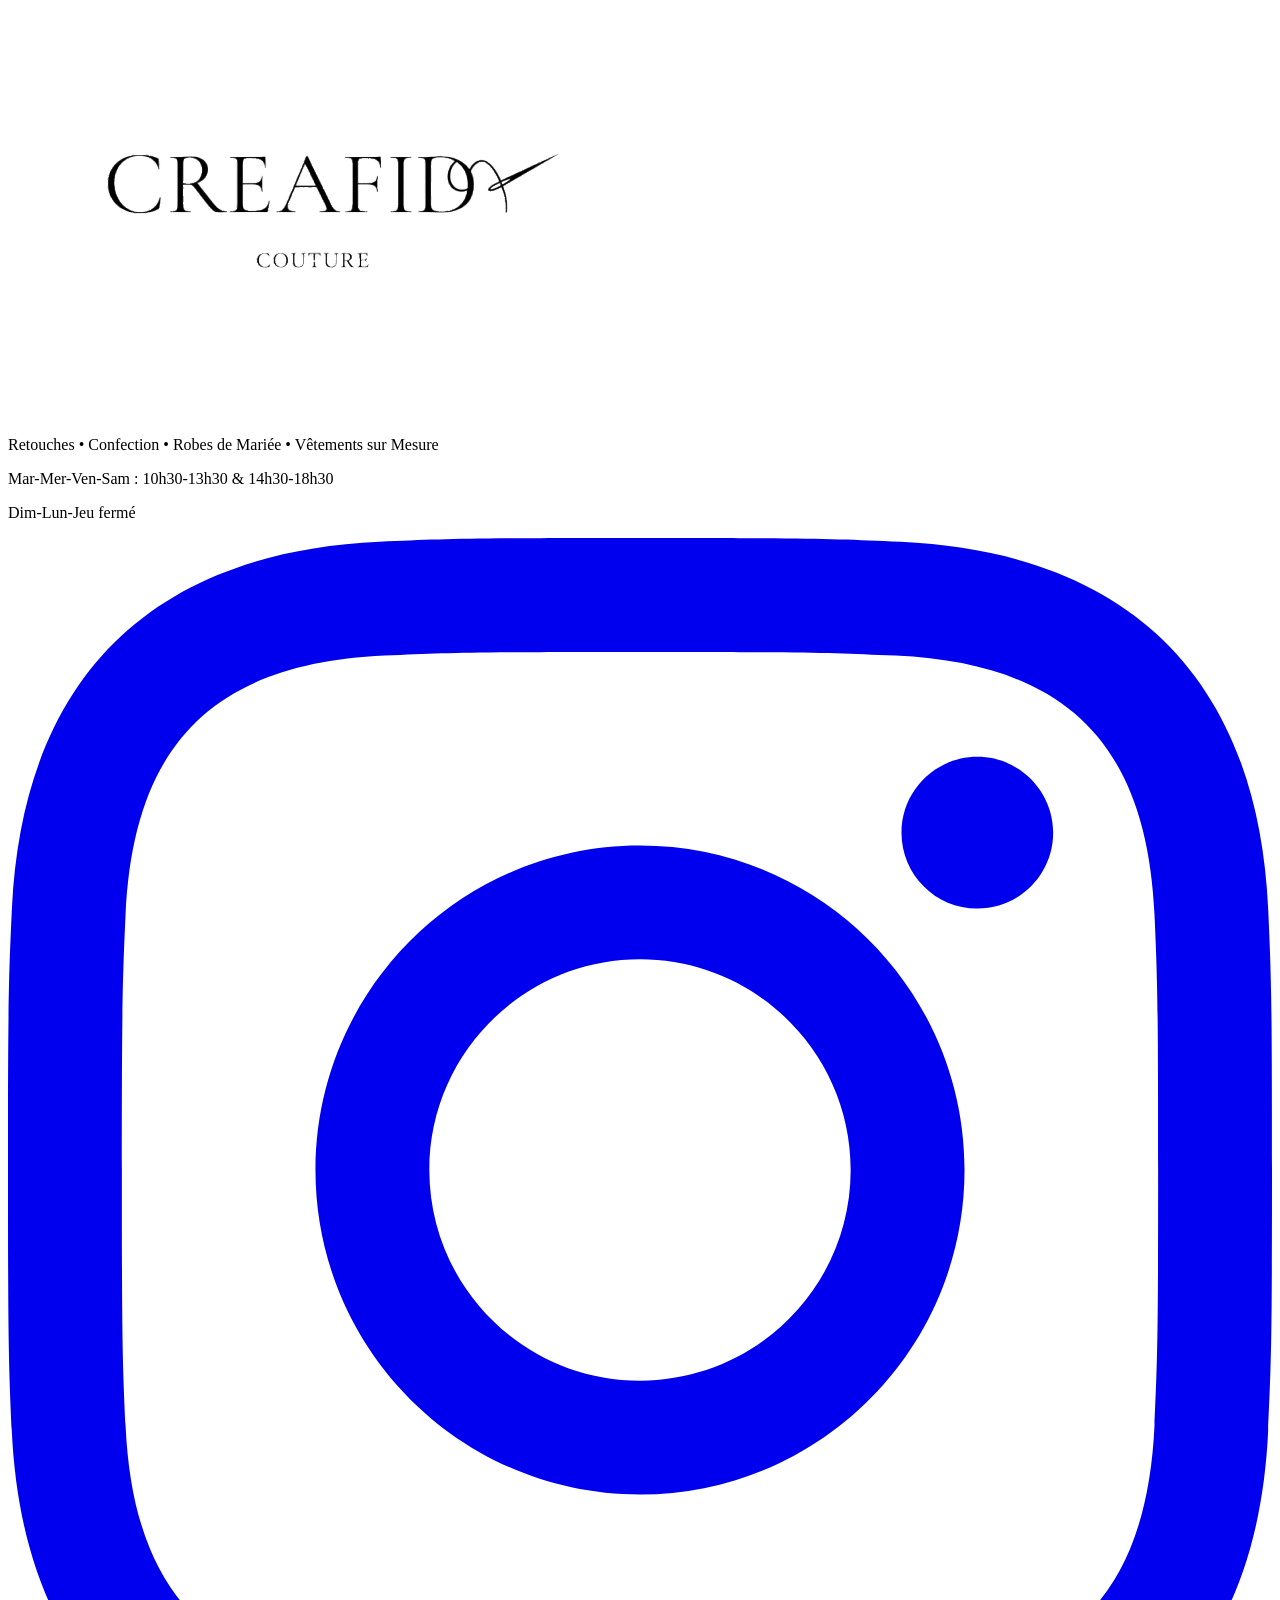
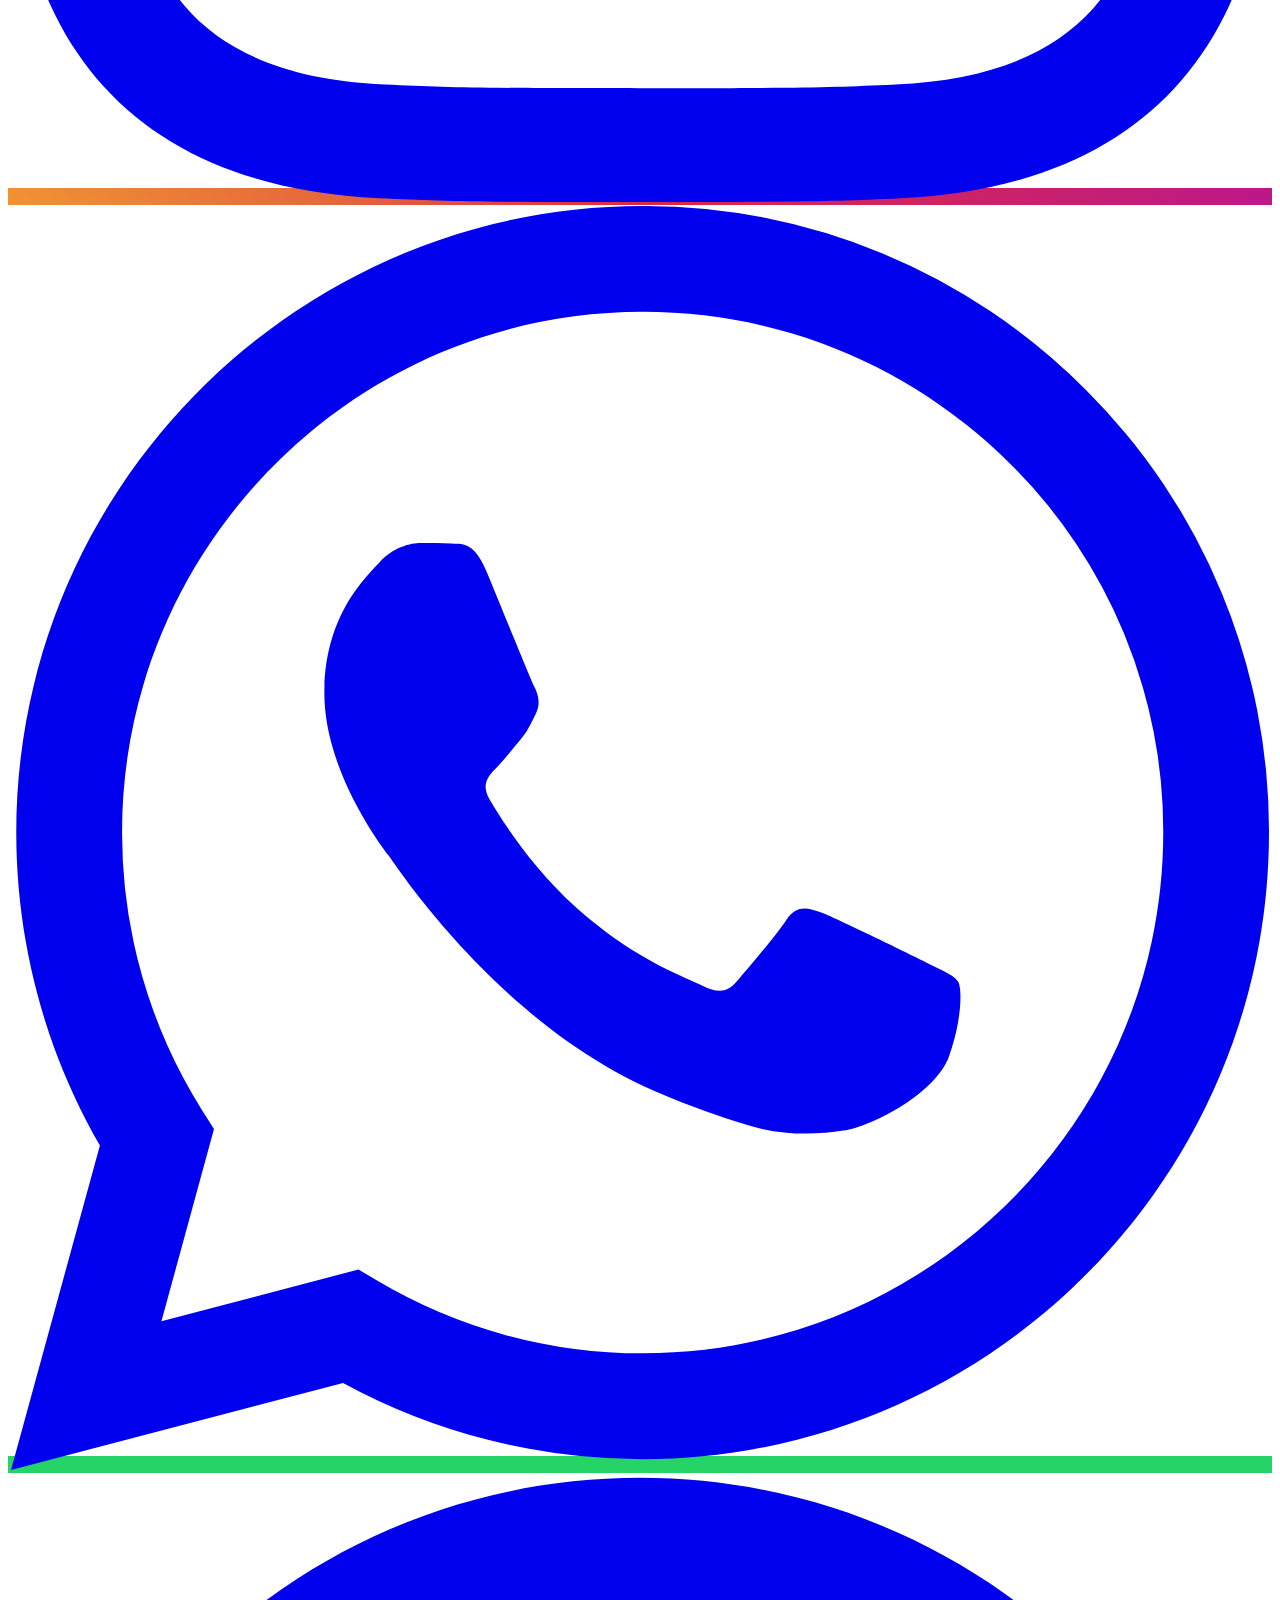
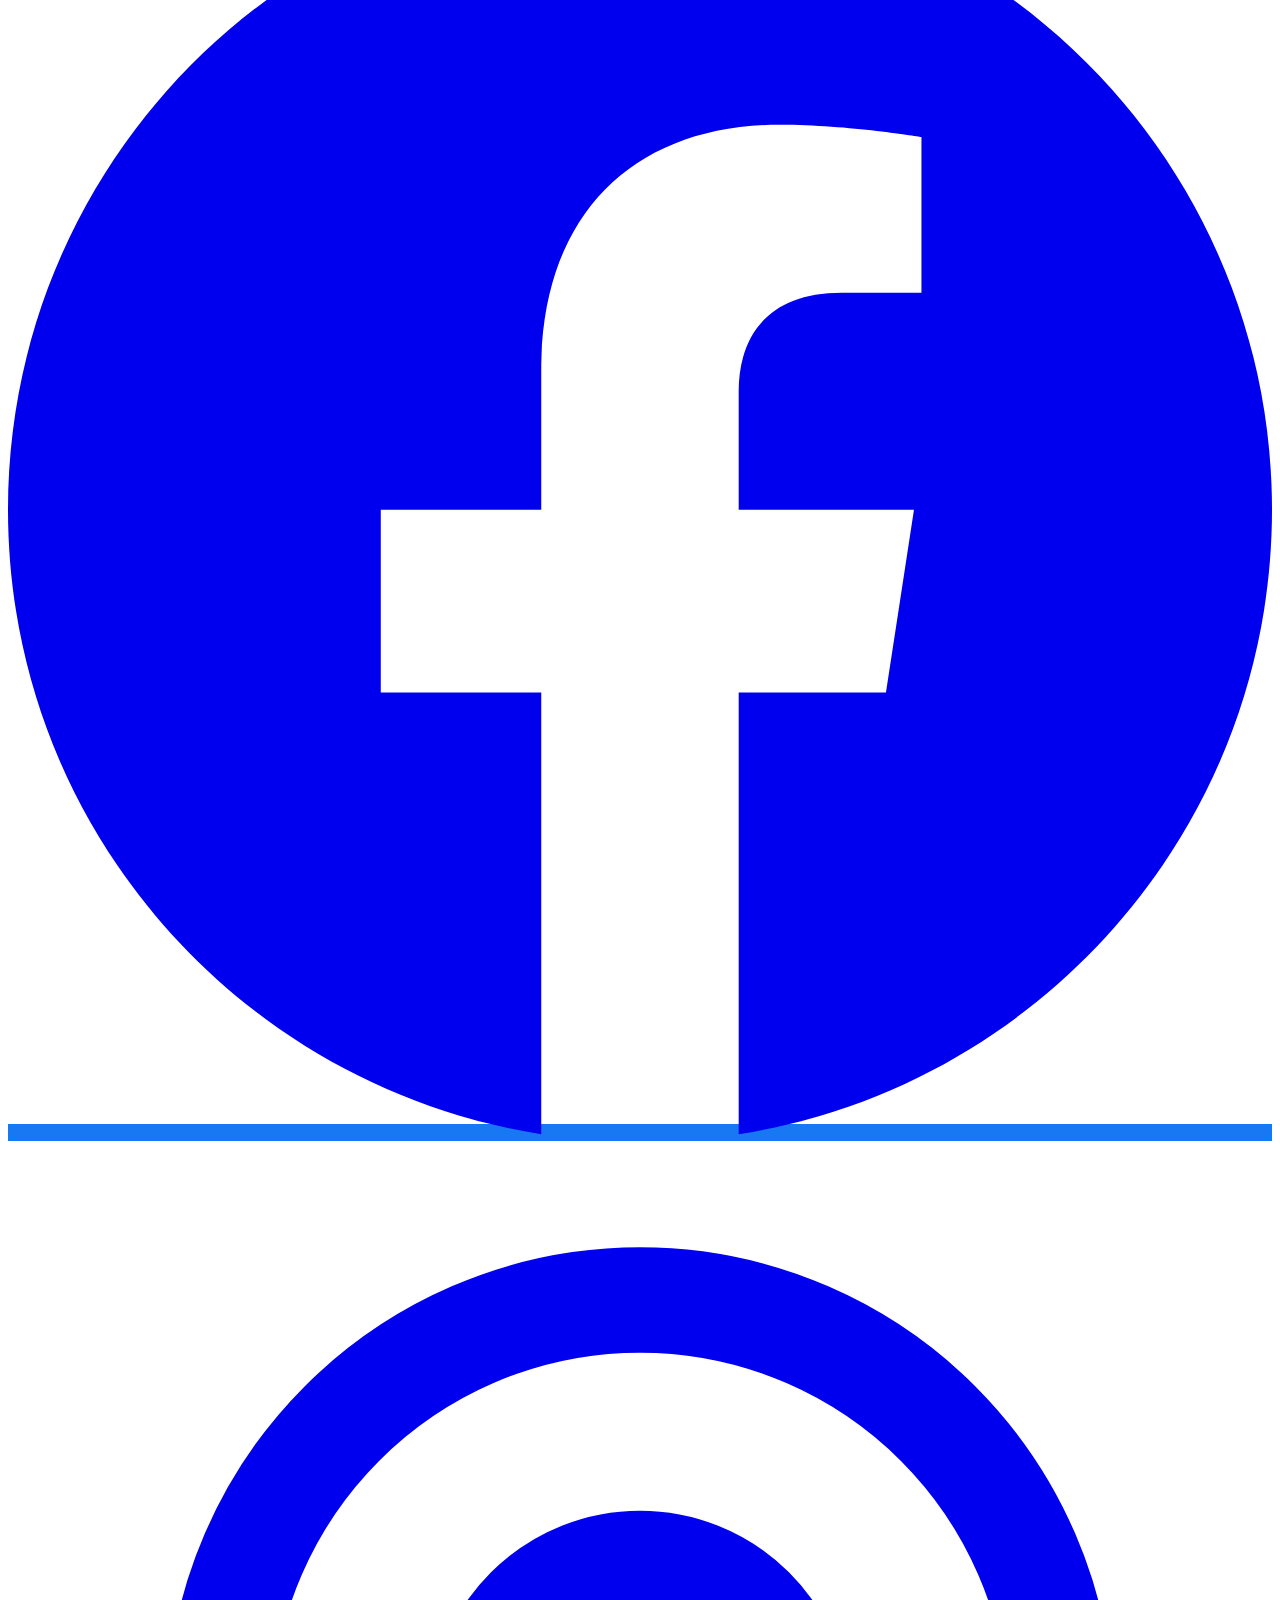
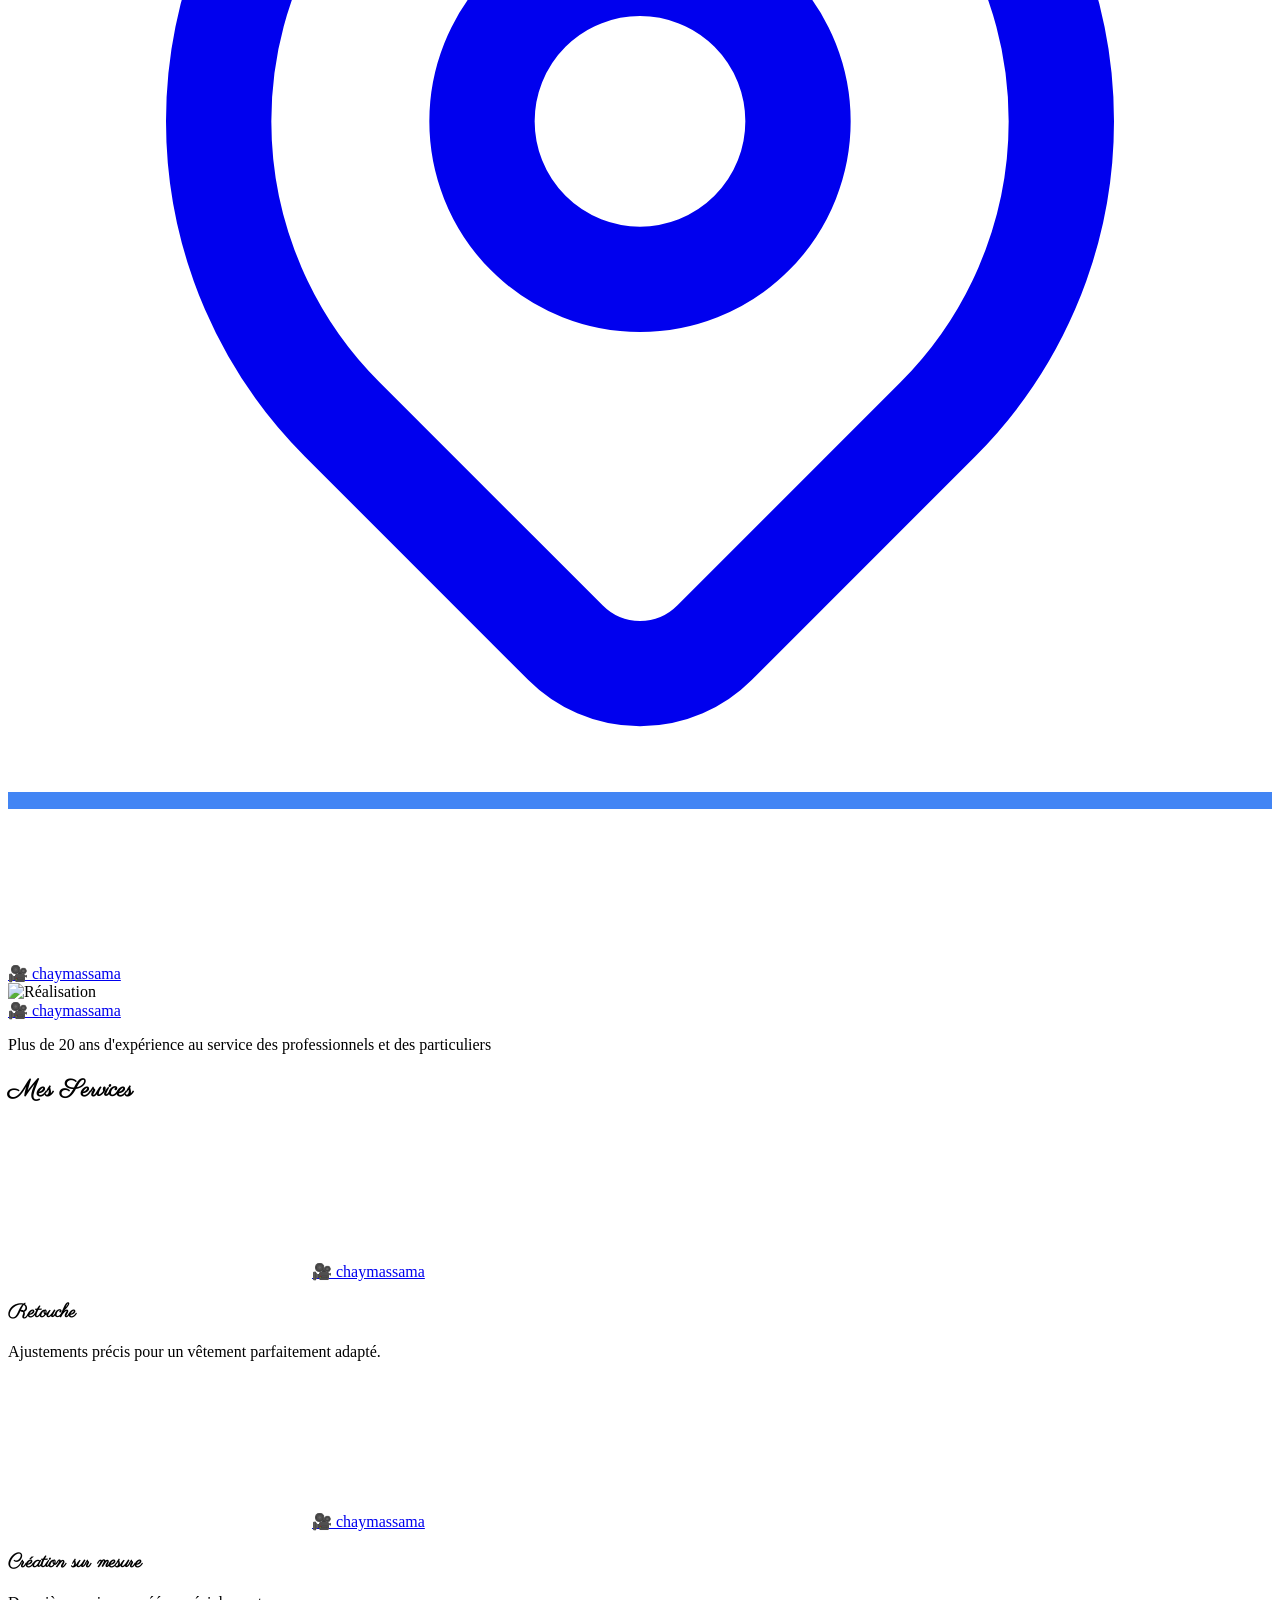
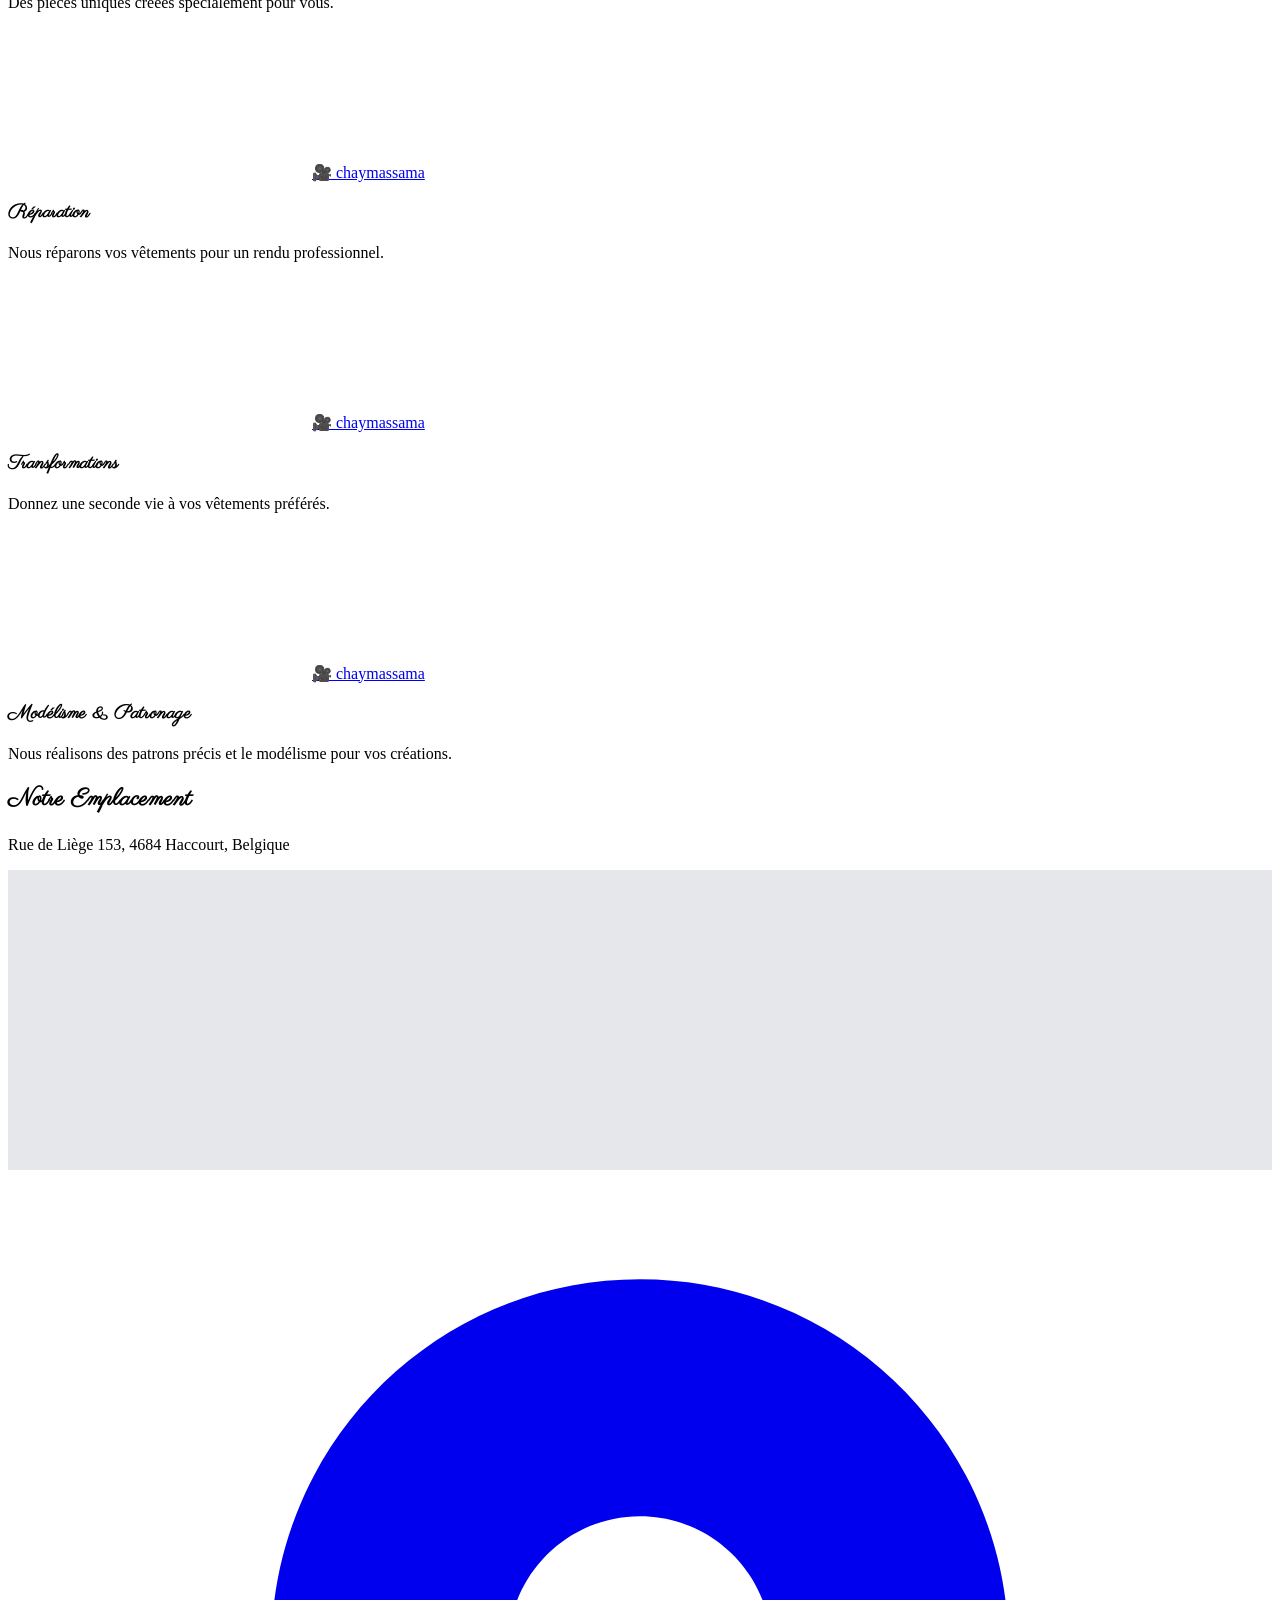
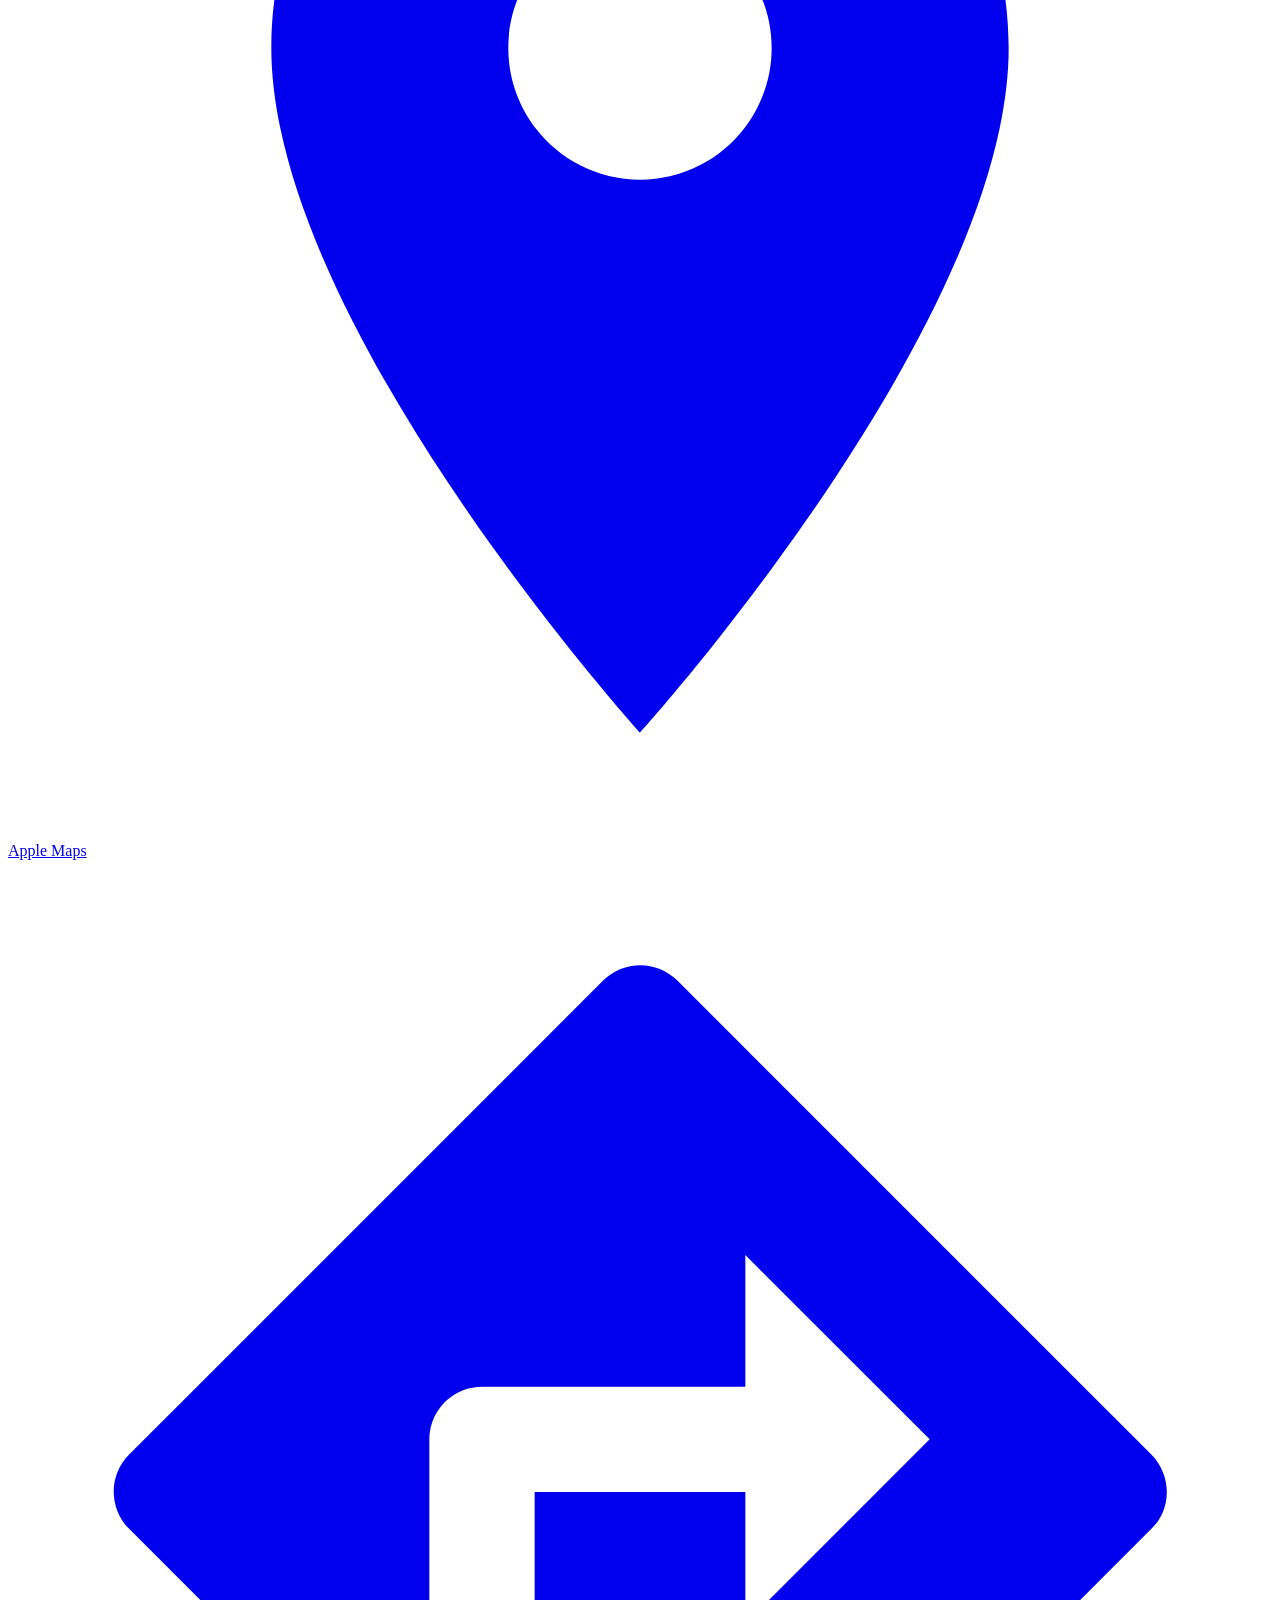
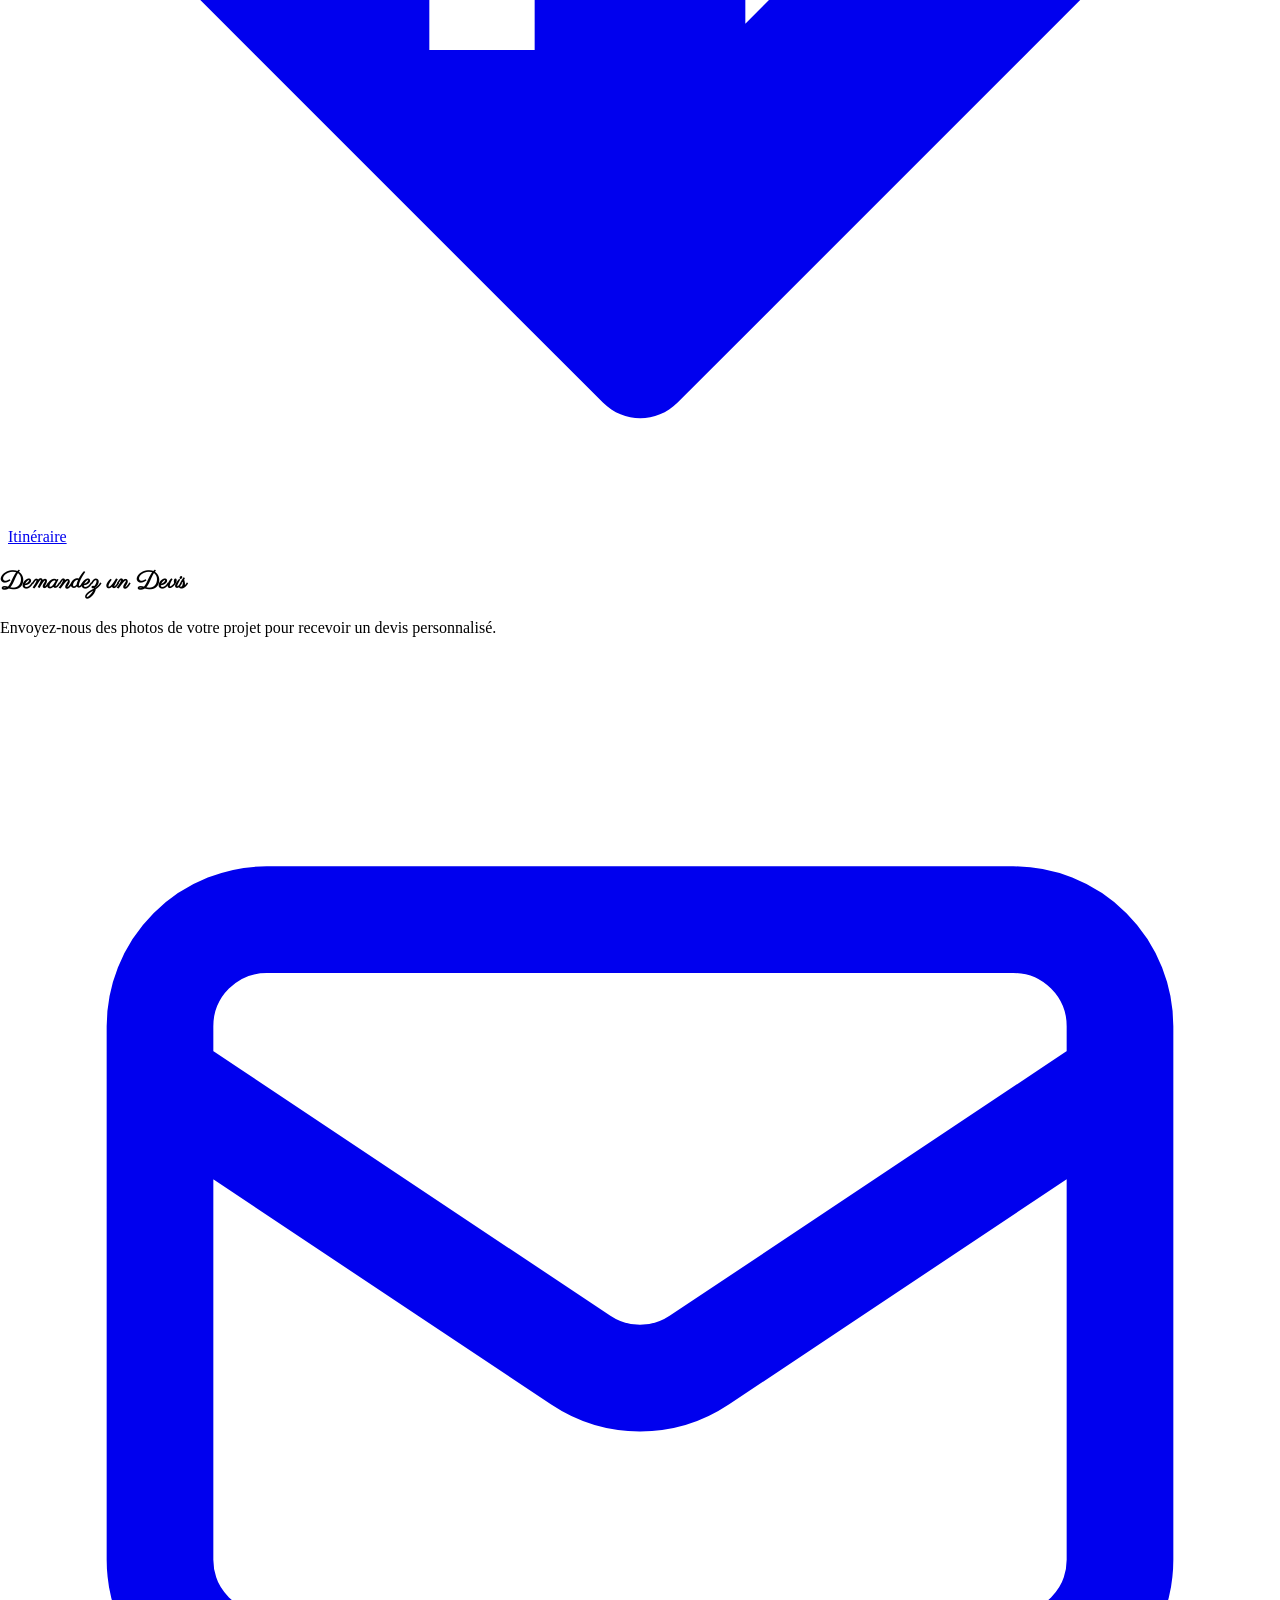
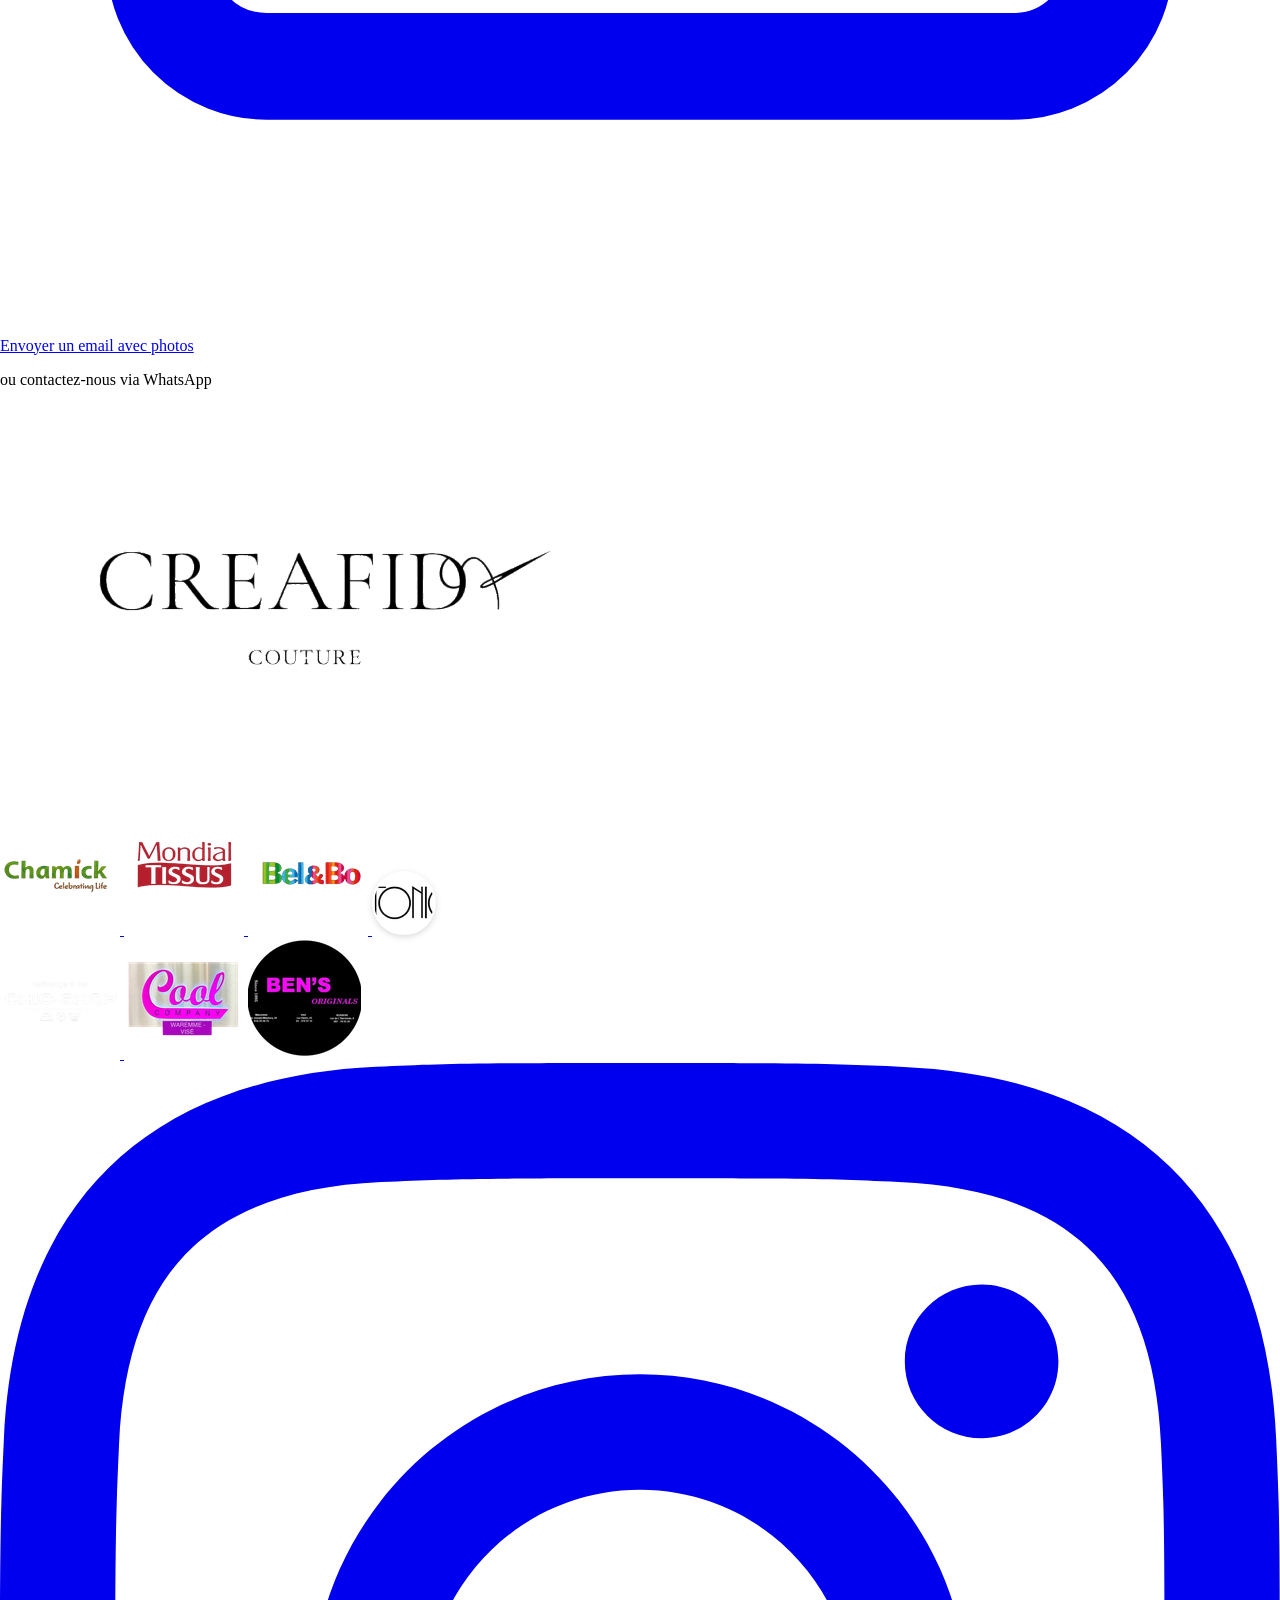
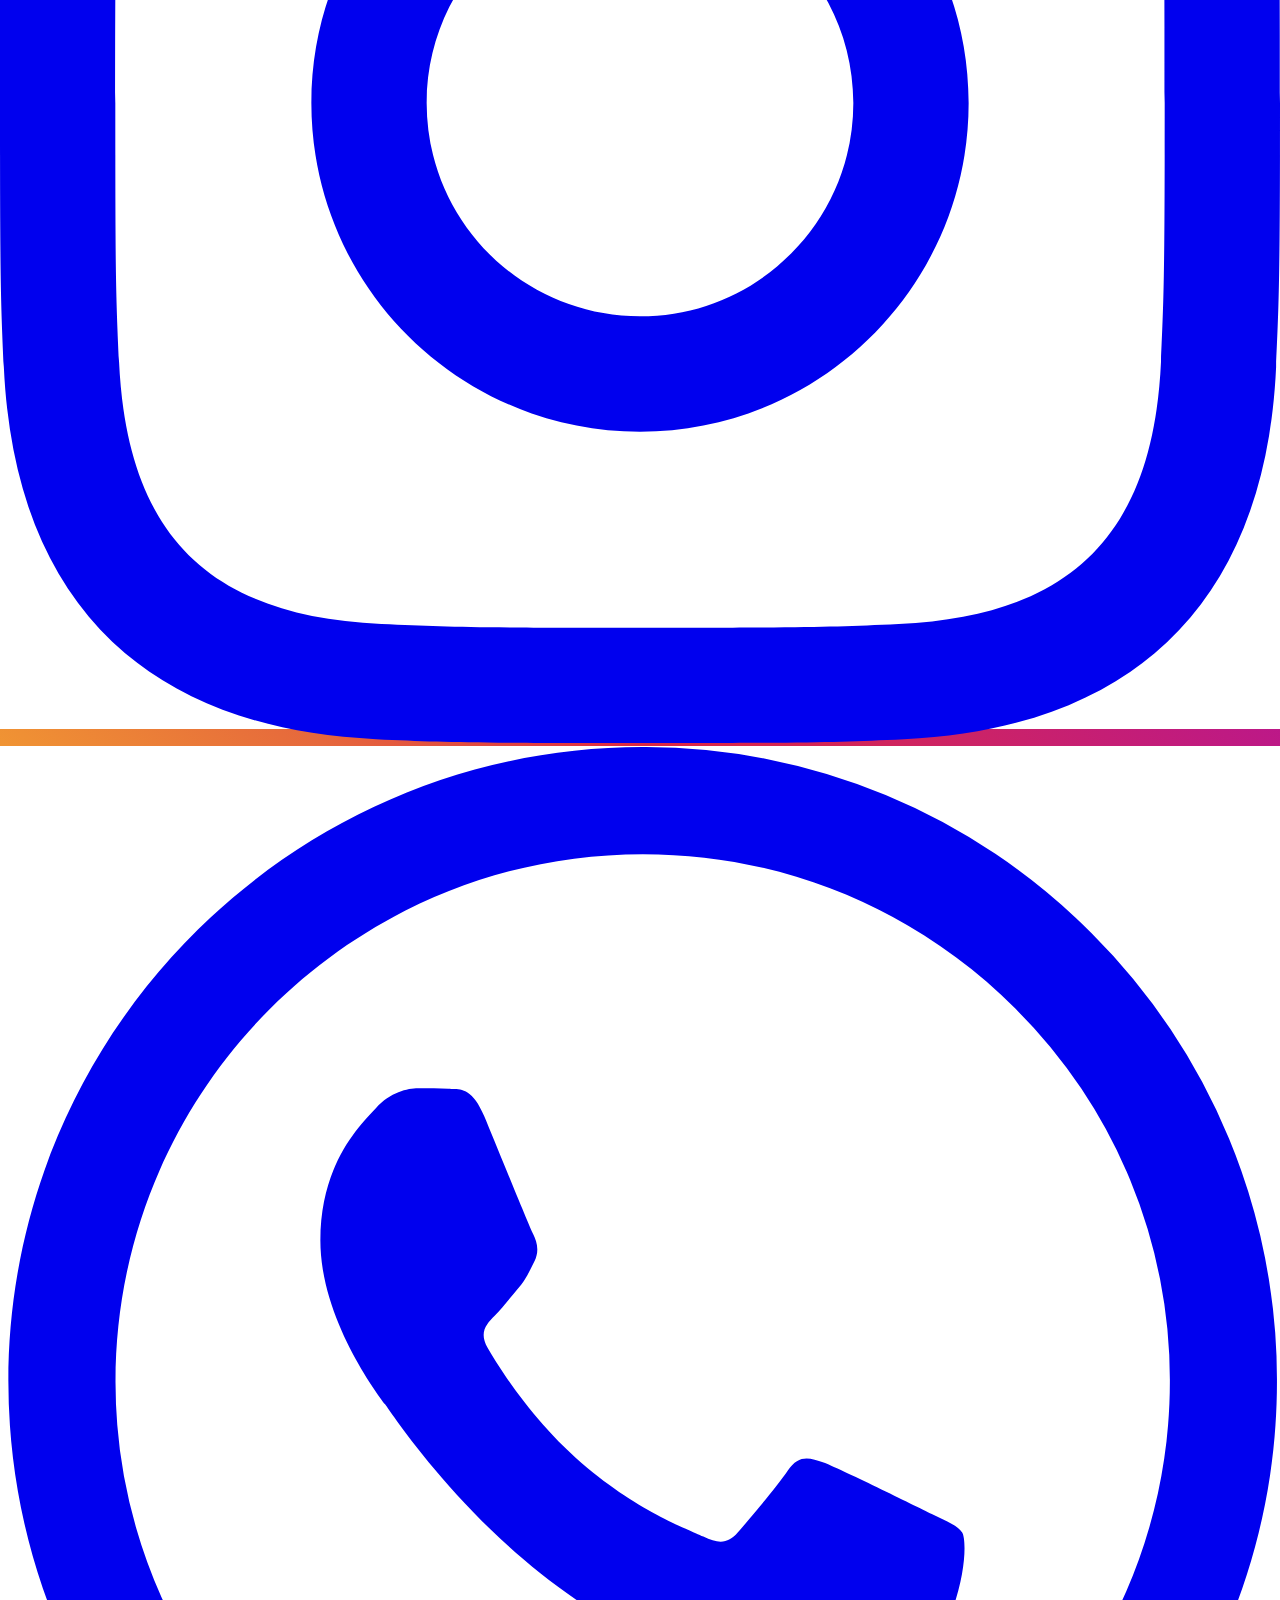
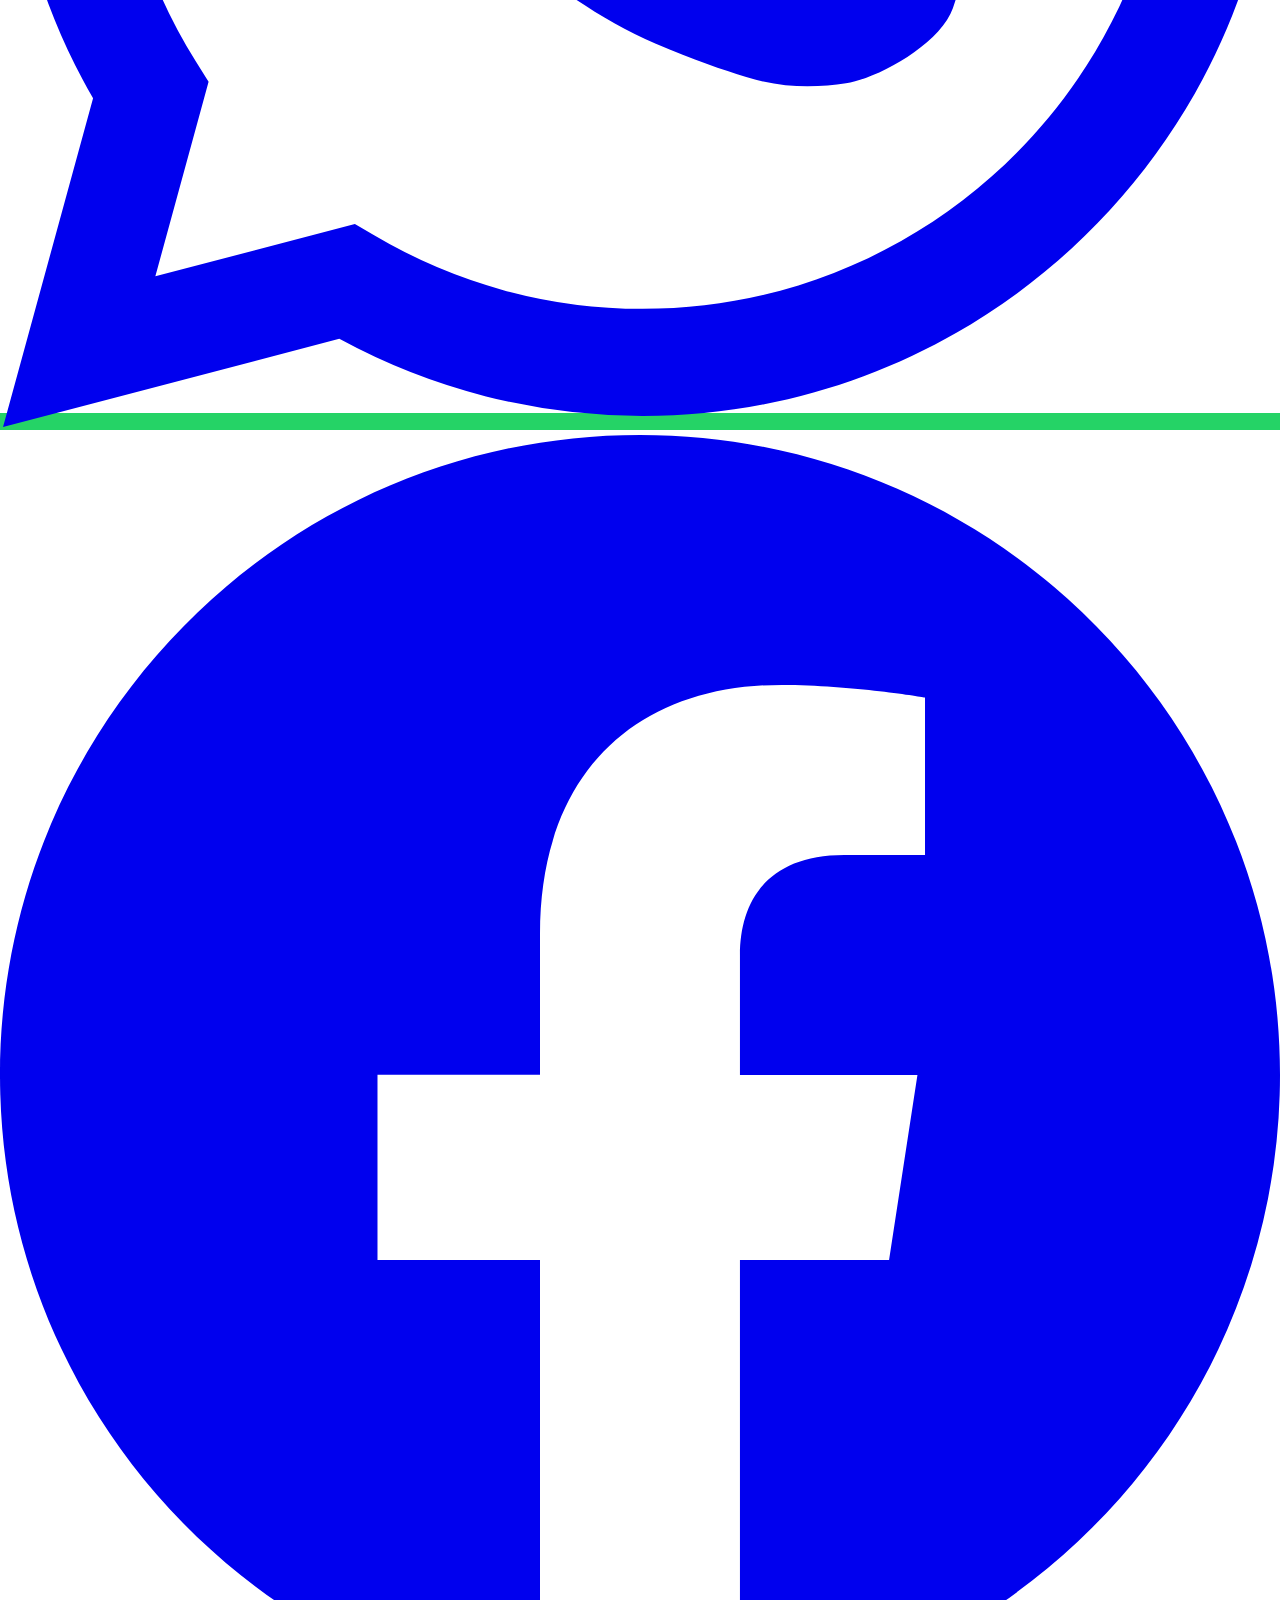
==== commit 96a28337: "Update index.html" ====
--- a/index.html
+++ b/index.html
@@ -1,2263 +1,428 @@
 <!DOCTYPE html>
-<html lang="fr">
+<html style="padding-bottom: 0 !important;" lang="fr">
 <head>
     <meta charset="UTF-8">
-    <link rel="canonical" href="https://chaymassama.be/">
-    <meta name="google-site-verification" content="JpsYykzwaCATkrDPAhGlFVuBeZXdRlqmOCpxk-vb73M" />
     <meta name="viewport" content="width=device-width, initial-scale=1.0">
-    <meta name="robots" content="index, follow">
-    <title>Chaymassama | Photographie & Vidéographie</title>
-    
-    <link rel="icon" href="/favicon.ico" type="image/x-icon">
-    <link rel="icon" type="image/png" sizes="96x96" href="/favicon-96x96.png">
-    <link rel="apple-touch-icon" sizes="180x180" href="/apple-touch-icon.png"> 
-
-    <link href="https://fonts.googleapis.com/css2?family=Playfair+Display:ital,wght@0,400;0,600;0,700;1,400&family=Lato:wght@300;400;700&display=swap" rel="stylesheet">
-    <link rel="stylesheet" href="https://cdnjs.cloudflare.com/ajax/libs/font-awesome/6.4.0/css/all.min.css">
- 
-    <meta property="og:image" content="https://chaymassama.be/IMG_6150.jpg">
+    <title>Creafida - Atelier de Couture</title>
+    <meta name="google-site-verification" content="xSenuK_1CoyWtHc-DOjove3yFtsPqLfYkj5Fi_YU_ew" />
+    <script src="https://cdn.tailwindcss.com"></script>
+    <link href="https://fonts.googleapis.com/css2?family=Bodoni+Moda:ital,opsz,wght@0,6..96,400;0,6..96,600;0,6..96,700;1,6..96,400&family=Parisienne&display=swap" rel="stylesheet">
     <style>
-        :root {
-            --sky-blue: #B8E3F0;
-            --deep-blue: #1E5F8E;
-            --cloud-white: #FFFFFF;
-            --soft-blue: #E1F4F8;
-            --accent-blue: #4A90B8;
-            --text-dark: #2C3E50;
-            --gold-accent: #FFD700;
-        }
-
         * {
-            margin: 0;
-            padding: 0;
-            box-sizing: border-box;
-        }
-
-        body {
-            font-family: 'Lato', sans-serif;
-            background: linear-gradient(180deg, #D4F1F9 0%, #B8E3F0 50%, #A8D8EA 100%);
-            color: var(--text-dark);
-            overflow-x: hidden;
-            min-height: 100vh;
-        }
-
-        h1, h2, h3, .brand-name {
-            font-family: 'Playfair Display', serif;
-        }
-
-        @keyframes float {
-            0%, 100% { transform: translateY(0px); }
-            50% { transform: translateY(-20px); }
-        }
-
-        @keyframes drift {
-            from { transform: translateX(-100px); }
-            to { transform: translateX(100vw); }
-        }
-
+            font-family: 'Cormorant Garamond', serif;
+        }
+        .font-script {
+            font-family: 'Parisienne', cursive;
+        }
+        .font-logo {
+            font-family: 'Bodoni Moda', serif;
+            font-optical-sizing: auto;
+        }
         @keyframes fadeInUp {
-            from {
-                opacity: 0;
-                transform: translateY(30px);
-            }
-            to {
-                opacity: 1;
-                transform: translateY(0);
-            }
-        }
-
-        @keyframes fadeIn {
-            from { opacity: 0; }
-            to { opacity: 1; }
-        }
-
-        @keyframes pulse-glow {
-            0%, 100% { box-shadow: 0 0 20px rgba(255, 215, 0, 0.3); }
-            50% { box-shadow: 0 0 30px rgba(255, 215, 0, 0.6); }
-        }
-
-        .cloud {
-            position: absolute;
-            background: rgba(255, 255, 255, 0.8);
-            border-radius: 100px;
-            opacity: 0.9;
-            filter: blur(1px);
-            z-index: 0;
-        }
-
-        .cloud::before {
-            content: '';
-            position: absolute;
-            background: rgba(255, 255, 255, 0.8);
-            border-radius: 100px;
-        }
-
-        .cloud1 {
-            width: 120px;
-            height: 40px;
-            top: 10%;
-            animation: drift 25s infinite linear;
-        }
-
-        .cloud1::before {
-            width: 50px;
-            height: 50px;
-            top: -25px;
-            left: 15px;
-        }
-
-        .cloud2 {
-            width: 100px;
-            height: 35px;
-            top: 25%;
-            animation: drift 30s infinite linear;
-            animation-delay: -10s;
-        }
-
-        .cloud2::before {
-            width: 40px;
-            height: 40px;
-            top: -20px;
-            left: 20px;
-        }
-
-        .cloud3 {
-            width: 140px;
-            height: 45px;
-            top: 60%;
-            animation: drift 35s infinite linear;
-            animation-delay: -5s;
-        }
-
-        .cloud3::before {
-            width: 60px;
-            height: 60px;
-            top: -30px;
-            left: 30px;
-        }
-
-        nav {
-            position: fixed;
-            top: 0;
-            width: 100%;
-            background: rgba(255, 255, 255, 0.95);
-            backdrop-filter: blur(10px);
-            box-shadow: 0 2px 20px rgba(30, 95, 142, 0.1);
-            z-index: 1000;
-            padding: 1rem 0;
-        }
-
-        .nav-container {
-            max-width: 1200px;
-            margin: 0 auto;
-            display: flex;
-            justify-content: space-between;
-            align-items: center;
-            padding: 0 2rem;
-        }
-
-        .logo {
-            font-size: 1.8rem;
-            color: var(--deep-blue);
-            font-weight: 700;
-            text-decoration: none;
-            display: flex;
-            align-items: center;
-            gap: 0.5rem;
-        }
-
-        .nav-links {
-            display: flex;
-            gap: 2rem;
-            list-style: none;
-        }
-
-        .nav-links a {
-            text-decoration: none;
-            color: var(--deep-blue);
-            font-weight: 600;
-            transition: all 0.3s;
-            position: relative;
-        }
-
-        .nav-links a::after {
-            content: '';
-            position: absolute;
-            bottom: -5px;
-            left: 0;
-            width: 0;
-            height: 2px;
-            background: var(--deep-blue);
-            transition: width 0.3s;
-        }
-
-        .nav-links a:hover::after {
-            width: 100%;
-        }
-
-        .hero {
-            min-height: 100vh;
+            from { opacity: 0; transform: translateY(30px); }
+            to { opacity: 1; transform: translateY(0); }
+        }
+        .animate-fade-in-up {
+            animation: fadeInUp 0.8s ease-out forwards;
+        }
+        .hover-lift {
+            transition: all 0.3s ease;
+        }
+        .hover-lift:hover {
+            transform: translateY(-5px);
+            box-shadow: 0 10px 30px rgba(0,0,0,0.1);
+        }
+        .video-placeholder {
+            background: linear-gradient(135deg, #f5f5f5 25%, #e8e8e8 25%, #e8e8e8 50%, #f5f5f5 50%, #f5f5f5 75%, #e8e8e8 75%);
+            background-size: 20px 20px;
             display: flex;
             align-items: center;
             justify-content: center;
-            text-align: center;
-            padding: 6rem 2rem 4rem;
+            color: #999;
+            font-style: italic;
+        }
+        .service-card {
+            transition: all 0.3s ease;
+        }
+        .service-card:hover {
+            transform: translateY(-5px);
+            box-shadow: 0 10px 30px rgba(0,0,0,0.1);
+        }
+        .btn-shine {
             position: relative;
             overflow: hidden;
         }
-
-        .hero-content {
-            position: relative;
-            z-index: 10;
-            animation: fadeInUp 1s ease-out;
-        }
-
-        .hero h1 {
-            font-size: 3.5rem;
-            color: var(--deep-blue);
-            margin-bottom: 1rem;
-            font-style: italic;
-            text-shadow: 2px 2px 4px rgba(255,255,255,0.5);
-        }
-
-        .hero-subtitle {
-            font-size: 1.5rem;
-            color: var(--accent-blue);
-            margin-bottom: 2rem;
-            font-weight: 300;
-        }
-
-        .hero-services {
-            display: flex;
-            gap: 2rem;
-            justify-content: center;
-            flex-wrap: wrap;
-            margin: 2rem auto;
-            width: 100%;
-        }
-
-        .service-tag {
-            background: transparent;
-            padding: 0.5rem 1rem;
-            border-radius: 0;
-            box-shadow: none;
-            color: var(--deep-blue);
-            font-weight: 500;
-            border: none;
-            transition: all 0.3s;
-            display: flex;
-            align-items: center;
-            gap: 0.5rem;
-            font-size: 1rem;
-        }
-
-        .service-tag:hover {
-            transform: translateY(-2px);
-            color: var(--accent-blue);
-        }
-
-        .ring-icon {
-            color: var(--deep-blue);
-            font-size: 1.2rem;
-        }
-
-        .cta-button {
-            display: inline-block;
-            margin-top: 2rem;
-            padding: 1rem 3rem;
-            background: var(--deep-blue);
-            color: white;
-            text-decoration: none;
-            border-radius: 50px;
-            font-weight: 700;
-            transition: all 0.3s;
-            box-shadow: 0 4px 15px rgba(30, 95, 142, 0.3);
-        }
-
-        .cta-button:hover {
-            background: var(--accent-blue);
-            transform: translateY(-3px);
-            box-shadow: 0 6px 20px rgba(30, 95, 142, 0.4);
-        }
-
-        section {
-            padding: 5rem 2rem;
-            position: relative;
-            max-width: 1200px;
-            margin: 0 auto;
-        }
-
-        .section-title {
-            text-align: center;
-            font-size: 2.5rem;
-            color: var(--deep-blue);
-            margin-bottom: 3rem;
-            position: relative;
-            display: block;
-            width: fit-content;
-            margin-left: auto;
-            margin-right: auto;
-        }
-
-        .section-title::after {
-            content: '☁️';
+        .btn-shine::after {
+            content: '';
             position: absolute;
-            bottom: -10px;
-            left: 50%;
-            transform: translateX(-50%);
-            font-size: 1.5rem;
-        }
-
-        /* PORTFOLIO SECTION - NOUVEAU */
-        .portfolio-section {
-            background: rgba(255, 255, 255, 0.4);
-            border-radius: 30px;
-            padding: 4rem 2rem;
-            margin: 3rem auto;
-        }
-
-        .portfolio-subtitle {
-            text-align: center;
-            color: var(--accent-blue);
-            font-size: 1rem;
-            font-style: italic;
-            margin-bottom: 2rem;
-            opacity: 0.8;
-            font-weight: 400;
-            letter-spacing: 0.5px;
-        }
-
-        .portfolio-tabs {
-            display: flex;
-            justify-content: center;
-            gap: 1rem;
-            margin-bottom: 3rem;
-            flex-wrap: wrap;
-        }
-
-        .portfolio-tab {
-            padding: 1rem 2rem;
-            background: rgba(255, 255, 255, 0.9);
-            border: 2px solid transparent;
-            border-radius: 50px;
-            color: var(--deep-blue);
-            font-weight: 600;
-            cursor: pointer;
-            transition: all 0.3s;
-            box-shadow: 0 4px 15px rgba(30, 95, 142, 0.1);
-        }
-
-        .portfolio-tab:hover {
-            transform: translateY(-3px);
-            box-shadow: 0 6px 20px rgba(30, 95, 142, 0.2);
-        }
-
-        .portfolio-tab.active {
-            background: var(--deep-blue);
-            color: white;
-            border-color: var(--deep-blue);
-        }
-
-        .portfolio-content {
-            display: none;
-            animation: fadeIn 0.5s ease-out;
-        }
-
-        .portfolio-content.active {
-            display: block;
-        }
-
-        .portfolio-grid {
-            display: grid;
-            grid-template-columns: repeat(auto-fit, minmax(400px, 1fr));
-            gap: 2rem;
-        }
-
-        .portfolio-item {
-            position: relative;
-            border-radius: 20px;
-            overflow: hidden;
-            box-shadow: 0 10px 30px rgba(30, 95, 142, 0.15);
-            cursor: pointer;
-            transition: all 0.3s;
-            aspect-ratio: 3/4;
-            background: var(--soft-blue);
-        }
-
-        .portfolio-item:hover {
-            transform: translateY(-10px);
-            box-shadow: 0 20px 40px rgba(30, 95, 142, 0.25);
-        }
-
-        .portfolio-item img {
+            top: 0;
+            left: -100%;
             width: 100%;
             height: 100%;
-            object-fit: cover;
-            transition: transform 0.5s;
-        }
-
-        .portfolio-item:hover img {
-            transform: scale(1.05);
-        }
-
-        .portfolio-overlay {
-            position: absolute;
-            bottom: 0;
-            left: 0;
-            right: 0;
-            background: linear-gradient(to top, rgba(30, 95, 142, 0.9), transparent);
-            padding: 2rem 1.5rem 1.5rem;
-            color: white;
-            opacity: 0;
-            transition: opacity 0.3s;
-        }
-
-        .portfolio-item:hover .portfolio-overlay {
-            opacity: 1;
-        }
-
-        .portfolio-overlay h3 {
-            font-size: 1.3rem;
-            margin-bottom: 0.5rem;
-        }
-
-        .portfolio-overlay p {
-            font-size: 0.9rem;
-            opacity: 0.9;
-        }
-
-        .portfolio-overlay i {
-            position: absolute;
-            top: 1rem;
-            right: 1rem;
-            font-size: 1.5rem;
-            background: rgba(255,255,255,0.2);
-            width: 50px;
-            height: 50px;
+            background: linear-gradient(90deg, transparent, rgba(255,255,255,0.4), transparent);
+            transition: left 0.5s;
+        }
+        .btn-shine:hover::after {
+            left: 100%;
+        }
+        .specialty-item-link {
+            background: rgba(255,255,255,0.7);
+            padding: 0.6rem 1.2rem;
+            border-radius: 50px;
+            font-size: 1rem;
+            color: #555;
+            text-decoration: none;
+            box-shadow: 0 2px 8px rgba(0,0,0,0.05);
+            border: 1px solid rgba(0,0,0,0.08);
+            transition: all 0.3s ease;
+        }
+        .specialty-item-link:hover {
+            background: rgba(255,255,255,0.9);
+            color: #000;
+            box-shadow: 0 4px 12px rgba(0,0,0,0.1);
+            transform: translateY(-2px);
+        }
+        .social-btn {
+            width: 48px;
+            height: 48px;
             border-radius: 50%;
             display: flex;
             align-items: center;
             justify-content: center;
-            backdrop-filter: blur(10px);
-        }
-
-        /* LIGHTBOX - NOUVEAU */
-        .lightbox {
-            display: none;
-            position: fixed;
-            top: 0;
-            left: 0;
-            width: 100%;
-            height: 100%;
-            background: rgba(0, 0, 0, 0.95);
-            z-index: 10000;
-            justify-content: center;
-            align-items: center;
-            padding: 2rem;
-        }
-
-        .lightbox.active {
-            display: flex;
-            animation: fadeIn 0.3s;
-        }
-
-        .lightbox-content {
-            position: relative;
-            max-width: 90%;
-            max-height: 90%;
-            display: flex;
-            flex-direction: column;
-            align-items: center;
-        }
-
-        .lightbox-img {
-            max-width: 100%;
-            max-height: 80vh;
-            object-fit: contain;
-            border-radius: 10px;
-            box-shadow: 0 20px 60px rgba(0,0,0,0.5);
-        }
-
-        .lightbox-close {
-            position: absolute;
-            top: -50px;
-            right: 0;
-            background: none;
-            border: none;
-            color: white;
-            font-size: 2.5rem;
-            cursor: pointer;
-            transition: transform 0.3s;
-            width: 50px;
-            height: 50px;
-            display: flex;
-            align-items: center;
-            justify-content: center;
-        }
-
-        .lightbox-close:hover {
-            transform: rotate(90deg);
-        }
-
-        .lightbox-nav {
-            position: absolute;
-            top: 50%;
-            transform: translateY(-50%);
-            background: rgba(255,255,255,0.1);
-            border: none;
-            color: white;
-            font-size: 2rem;
-            width: 60px;
-            height: 60px;
-            border-radius: 50%;
-            cursor: pointer;
-            transition: all 0.3s;
-            backdrop-filter: blur(10px);
-            display: flex;
-            align-items: center;
-            justify-content: center;
-        }
-
-        .lightbox-nav:hover {
-            background: rgba(255,255,255,0.3);
-            transform: translateY(-50%) scale(1.1);
-        }
-
-        .lightbox-prev {
-            left: -80px;
-        }
-
-        .lightbox-next {
-            right: -80px;
-        }
-
-        .lightbox-caption {
-            color: white;
-            text-align: center;
-            margin-top: 1.5rem;
-            font-size: 1.2rem;
-        }
-
-        .lightbox-counter {
-            color: rgba(255,255,255,0.7);
-            font-size: 0.9rem;
-            margin-top: 0.5rem;
-        }
-
-        /* Prestations */
-        .services-grid {
-            display: grid;
-            grid-template-columns: repeat(auto-fit, minmax(300px, 1fr));
-            gap: 2rem;
-            margin-top: 3rem;
-        }
-
-        .service-card {
-            background: rgba(255, 255, 255, 0.95);
-            border-radius: 20px;
-            padding: 2.5rem;
-            text-align: center;
-            box-shadow: 0 10px 30px rgba(30, 95, 142, 0.1);
-            transition: all 0.3s;
-            border: 1px solid rgba(255,255,255,0.5);
-            position: relative;
-            overflow: hidden;
-        }
-
-        .service-card::before {
-            content: '';
-            position: absolute;
-            top: 0;
-            left: 0;
-            width: 100%;
-            height: 5px;
-            background: linear-gradient(90deg, var(--sky-blue), var(--deep-blue));
-        }
-
-        .service-card:hover {
-            transform: translateY(-10px);
-            box-shadow: 0 15px 40px rgba(30, 95, 142, 0.2);
-        }
-
-        .service-icon {
-            font-size: 3rem;
-            color: var(--deep-blue);
-            margin-bottom: 1rem;
-        }
-
-        .service-card h3 {
-            color: var(--deep-blue);
-            font-size: 1.5rem;
-            margin-bottom: 1rem;
-        }
-
-        .service-card p {
-            color: var(--text-dark);
-            line-height: 1.6;
-            margin-bottom: 1rem;
-        }
-
-        .features-list {
-            list-style: none;
-            text-align: left;
-            margin-top: 1rem;
-        }
-
-        .features-list li {
-            padding: 0.5rem 0;
-            padding-left: 1.5rem;
-            position: relative;
-        }
-
-        .features-list li::before {
-            content: '✓';
-            position: absolute;
-            left: 0;
-            color: var(--accent-blue);
-            font-weight: bold;
-        }
-
-        /* Tarifs */
-        .pricing-section {
-            background: linear-gradient(180deg, rgba(255,255,255,0.3) 0%, rgba(255,255,255,0.6) 100%);
-            border-radius: 30px;
-            margin: 2rem auto;
-            padding: 4rem 2rem;
-        }
-
-        .pricing-grid {
-            display: grid;
-            grid-template-columns: repeat(auto-fit, minmax(320px, 1fr));
-            gap: 2rem;
-            margin-top: 2rem;
-        }
-
-        .pricing-card {
-            background: white;
-            border-radius: 20px;
-            padding: 2rem;
-            box-shadow: 0 5px 20px rgba(30, 95, 142, 0.1);
-            position: relative;
-            border: 2px solid transparent;
-            transition: all 0.3s;
-        }
-
-        .pricing-card.featured {
-            border-color: var(--deep-blue);
-            transform: scale(1.05);
-            box-shadow: 0 10px 30px rgba(30, 95, 142, 0.2);
-        }
-
-        .pricing-card.featured::before {
-            content: 'Recommandé';
-            position: absolute;
-            top: -12px;
-            right: 20px;
-            background: var(--deep-blue);
-            color: white;
-            padding: 0.5rem 1rem;
-            border-radius: 20px;
-            font-size: 0.8rem;
-            font-weight: bold;
-        }
-
-        .pricing-header {
-            text-align: center;
-            margin-bottom: 1.5rem;
-            padding-bottom: 1rem;
-            border-bottom: 2px solid var(--soft-blue);
-        }
-
-        .pricing-title {
-            color: var(--deep-blue);
-            font-size: 1.3rem;
-            margin-bottom: 0.5rem;
-        }
-
-        .price {
-            font-size: 2.5rem;
-            color: var(--deep-blue);
-            font-weight: 700;
-        }
-
-        .price-unit {
-            font-size: 1rem;
-            color: var(--accent-blue);
-            font-weight: 400;
-        }
-
-        .pricing-features {
-            list-style: none;
-            margin: 1.5rem 0;
-        }
-
-        .pricing-features li {
-            padding: 0.8rem 0;
-            border-bottom: 1px solid rgba(184, 227, 240, 0.3);
-            display: flex;
-            justify-content: space-between;
-            align-items: center;
-        }
-
-        .pricing-features li:last-child {
-            border-bottom: none;
-        }
-
-        .price-tag {
-            color: var(--deep-blue);
-            font-weight: 700;
-        }
-
-        .photo-pack {
-            background: var(--soft-blue);
-            padding: 0.2rem 0.8rem;
-            border-radius: 15px;
-            font-size: 0.9rem;
-            color: var(--deep-blue);
-            font-weight: 700;
-        }
-
-        .order-section {
-            background: white;
-            border-radius: 30px;
-            box-shadow: 0 10px 40px rgba(30, 95, 142, 0.15);
-            padding: 3rem;
-            margin: 3rem auto;
-            max-width: 800px;
-        }
-
-        .form-grid {
-            display: grid;
-            grid-template-columns: 1fr 1fr;
-            gap: 1.5rem;
-            margin-top: 2rem;
-        }
-
-        .form-group {
-            display: flex;
-            flex-direction: column;
-        }
-
-        .form-group.full-width {
-            grid-column: 1 / -1;
-        }
-
-        label {
-            color: var(--deep-blue);
-            font-weight: 600;
-            margin-bottom: 0.5rem;
-        }
-
-        input, select, textarea {
-            padding: 1rem;
-            border: 2px solid var(--soft-blue);
-            border-radius: 10px;
-            font-family: 'Lato', sans-serif;
-            transition: all 0.3s;
-            background: rgba(255,255,255,0.9);
-        }
-
-        input:focus, select:focus, textarea:focus {
-            outline: none;
-            border-color: var(--deep-blue);
-            box-shadow: 0 0 0 3px rgba(30, 95, 142, 0.1);
-        }
-
-        .radio-group {
-            display: flex;
-            gap: 1rem;
-            flex-wrap: wrap;
-            margin-top: 0.5rem;
-        }
-
-        .radio-label {
-            display: flex;
-            align-items: center;
-            gap: 0.5rem;
-            cursor: pointer;
-            padding: 0.5rem 1rem;
-            background: var(--soft-blue);
-            border-radius: 20px;
-            transition: all 0.3s;
-        }
-
-        .radio-label:hover {
-            background: var(--sky-blue);
-        }
-
-        input[type="radio"] {
-            accent-color: var(--deep-blue);
-        }
-
-        .submit-btn {
-            background: var(--deep-blue);
-            color: white;
-            padding: 1rem 3rem;
-            border: none;
-            border-radius: 50px;
-            font-size: 1.1rem;
-            font-weight: 700;
-            cursor: pointer;
-            transition: all 0.3s;
-            width: 100%;
-            margin-top: 1rem;
-        }
-
-        .submit-btn:hover {
-            background: var(--accent-blue);
-            transform: translateY(-2px);
-            box-shadow: 0 5px 20px rgba(30, 95, 142, 0.3);
-        }
-
-        .submit-btn:disabled {
-            opacity: 0.7;
-            cursor: not-allowed;
-        }
-
-        .contact-section {
-            text-align: center;
-            background: rgba(255,255,255,0.4);
-            border-radius: 30px;
-            padding: 4rem 2rem;
-            margin-bottom: 3rem;
-        }
-
-        .social-links {
-            display: flex;
-            justify-content: center;
-            gap: 2rem;
-            margin: 2rem 0;
-            flex-wrap: wrap;
-        }
-
-        .social-btn {
-            display: flex;
-            align-items: center;
-            gap: 0.5rem;
-            padding: 1rem 2rem;
-            background: white;
-            border-radius: 50px;
-            text-decoration: none;
-            color: var(--deep-blue);
-            font-weight: 600;
-            box-shadow: 0 4px 15px rgba(0,0,0,0.1);
-            transition: all 0.3s;
-        }
-
+            transition: all 0.3s ease;
+        }
         .social-btn:hover {
-            transform: translateY(-5px);
-            box-shadow: 0 8px 25px rgba(0,0,0,0.15);
-        }
-
-        .social-btn.instagram {
-            background: linear-gradient(45deg, #f09433 0%,#e6683c 25%,#dc2743 50%,#cc2366 75%,#bc1888 100%);
-            color: white;
-        }
-
-        .social-btn.youtube {
-            background: #FF0000;
-            color: white;
-        }
-
-        .contact-info {
-            margin-top: 2rem;
-            font-size: 1.2rem;
-        }
-
-        .phone-number {
-            font-size: 2rem;
-            color: var(--deep-blue);
-            font-weight: 700;
-            margin-top: 1rem;
-            display: inline-block;
-            padding: 1rem 2rem;
-            background: white;
-            border-radius: 15px;
-            box-shadow: 0 4px 15px rgba(30, 95, 142, 0.2);
-            text-decoration: none;
-            transition: all 0.3s;
-        }
-
-        .phone-number:hover {
-            background: var(--deep-blue);
-            color: white;
-            transform: scale(1.05);
-        }
-
-        .location-badge {
-            display: inline-flex;
-            align-items: center;
-            gap: 0.5rem;
-            background: var(--deep-blue);
-            color: white;
-            padding: 0.8rem 1.5rem;
-            border-radius: 50px;
-            margin-top: 1.5rem;
-            font-weight: 600;
-        }
-
-        .promo-banner {
-            background: linear-gradient(135deg, rgba(255, 215, 0, 0.1) 0%, rgba(255, 255, 255, 0.95) 100%);
-            border: 2px solid rgba(255, 215, 0, 0.3);
-            border-radius: 20px;
-            padding: 1.5rem;
-            margin: 3rem auto;
-            max-width: 800px;
-            text-align: center;
-            position: relative;
-            overflow: hidden;
-            box-shadow: 0 5px 20px rgba(0,0,0,0.05);
-            transition: all 0.3s ease;
-        }
-
-        .promo-banner:hover {
-            transform: translateY(-3px);
-            box-shadow: 0 8px 30px rgba(255, 215, 0, 0.2);
-            border-color: rgba(255, 215, 0, 0.6);
-        }
-
-        .promo-banner::before {
-            content: '✨';
-            position: absolute;
-            top: 10px;
-            right: 20px;
-            font-size: 1.5rem;
-            opacity: 0.6;
-            animation: float 3s ease-in-out infinite;
-        }
-
-        .promo-content {
-            display: flex;
-            align-items: center;
-            justify-content: center;
-            gap: 1rem;
-            flex-wrap: wrap;
-        }
-
-        .promo-text {
-            color: var(--text-dark);
-            font-size: 0.95rem;
-            font-weight: 600;
-        }
-
-        .promo-link {
-            display: inline-flex;
-            align-items: center;
-            gap: 0.5rem;
-            background: linear-gradient(135deg, #FFD700 0%, #FFA500 100%);
-            color: #2C3E50;
-            padding: 0.8rem 1.5rem;
-            border-radius: 25px;
-            text-decoration: none;
-            font-weight: 700;
-            font-size: 0.9rem;
-            box-shadow: 0 4px 15px rgba(255, 215, 0, 0.3);
-            transition: all 0.3s;
-            border: 2px solid rgba(255, 255, 255, 0.5);
-        }
-
-        .promo-link:hover {
-            transform: scale(1.05);
-            box-shadow: 0 6px 20px rgba(255, 215, 0, 0.5);
-            animation: pulse-glow 2s infinite;
-        }
-
-        footer {
-            background: var(--deep-blue);
-            color: white;
-            text-align: center;
-            padding: 2rem;
-            margin-top: 4rem;
-        }
-
-        .footer-content {
-            max-width: 1200px;
-            margin: 0 auto;
-        }
-
-        .footer-brand {
-            font-size: 1.5rem;
-            font-family: 'Playfair Display', serif;
-            margin-bottom: 1rem;
-        }
-
-        .footer-location {
-            margin-top: 1rem;
-            padding: 1rem;
-            background: rgba(255,255,255,0.1);
-            border-radius: 15px;
-            display: inline-block;
-        }
-
-        .footer-box {
-            background: rgba(255, 223, 0, 0.1);
-            border: 2px solid #FFD700;
-            border-radius: 20px;
-            padding: 2rem 3rem;
-            max-width: 600px;
-            margin: 0 auto;
-            text-align: center;
-            box-shadow: 0 4px 20px rgba(255, 215, 0, 0.2);
-        }
-
-        .freecash-btn {
-            display: inline-block;
-            margin: 0.5rem 0;
-            padding: 0.8rem 1.5rem;
-            background: #FFD700;
-            color: var(--deep-blue);
-            font-weight: 700;
-            border-radius: 50px;
-            text-decoration: none;
-            transition: all 0.3s;
-        }
-
-        .freecash-btn:hover {
-            background: #FFC107;
-            transform: translateY(-2px);
-            box-shadow: 0 5px 15px rgba(255, 215, 0, 0.3);
-        }
-
-        .success-message {
-            display: none;
-            background: #d4edda;
-            color: #155724;
-            padding: 1.5rem;
-            border-radius: 15px;
-            margin-top: 1rem;
-            border: 2px solid #c3e6cb;
-        }
-
-        .success-message.show {
-            display: block;
-            animation: fadeInUp 0.5s ease-out;
-        }
-
-        @media (max-width: 768px) {
-            .nav-links {
-                display: none;
-            }
+            transform: scale(1.1) rotate(12deg);
+        }
+        html {
+            scroll-behavior: smooth;
+        }
+        ::-webkit-scrollbar {
+            width: 8px;
+        }
+        ::-webkit-scrollbar-track {
+            background: #f1f1f1;
+        }
+        ::-webkit-scrollbar-thumb {
+            background: #888;
+            border-radius: 4px;
+        }
+    </style>
+<base target="_blank">
+<base target="_blank">
+<base target="_blank">
+<base target="_blank">
+<base target="_blank">
+<base target="_blank">
+<base target="_blank">
+<base target="_blank">
+<!-- FAVICONS POUR GITHUB PAGES -->
+<link rel="icon" type="image/png" sizes="32x32" href="favicon.png">
+<link rel="icon" type="image/png" sizes="96x96" href="favicon-96x96.png">
+<link rel="shortcut icon" href="favicon.png">
+<link rel="apple-touch-icon" href="apple-touch-icon.png">
+
+<base target="_blank">
+<base target="_blank">
+</head>
+<body style="padding-bottom: 0 !important;" class="bg-white text-gray-800">
+
+    <!-- 1. BARRE DU HAUT : Logo + Horaires + Réseaux -->
+    <nav class="fixed w-full z-50 bg-white shadow-sm py-0.5">
+        <div class="container mx-auto px-6">
+            <!-- Logo principal - ENCORE PLUS PETIT -->
+            <div class="text-center leading-none">
+                <img src="[data-uri]" alt="Creafida" class="h-28 md:h-36 mx-auto object-contain">
+            </div>
+
+            <!-- Services -->
+            <p class="text-center text-xs text-gray-700 -mt-0.5 leading-tight">
+                Retouches • Confection • Robes de Mariée • Vêtements sur Mesure
+            </p>
+
+            <!-- Horaires -->
+            <div class="text-center text-xs text-gray-700 leading-tight -mt-0.5">
+                <p><span class="font-semibold">Mar-Mer-Ven-Sam</span> : 10h30-13h30 & 14h30-18h30</p>
+                <p class="text-gray-400">Dim-Lun-Jeu fermé</p>
+            </div>
+
+            <!-- Boutons réseaux sociaux -->
+            <div class="flex justify-center items-center gap-1.5 mt-0.5">
+                <!-- Instagram -->
+                <a href="https://instagram.com/creafida.be" target="_blank" class="w-6 h-6 rounded-full flex items-center justify-center transition hover:scale-110" style="background: linear-gradient(45deg, #f09433 0%,#e6683c 25%,#dc2743 50%,#cc2366 75%,#bc1888 100%);">
+                    <svg class="w-3 h-3 text-white" fill="currentColor" viewBox="0 0 24 24"><path d="M12 2.163c3.204 0 3.584.012 4.85.07 3.252.148 4.771 1.691 4.919 4.919.058 1.265.069 1.645.069 4.849 0 3.205-.012 3.584-.069 4.849-.149 3.225-1.664 4.771-4.919 4.919-1.266.058-1.644.07-4.85.07-3.204 0-3.584-.012-4.849-.07-3.26-.149-4.771-1.699-4.919-4.92-.058-1.265-.07-1.644-.07-4.849 0-3.204.013-3.583.07-4.849.149-3.227 1.664-4.771 4.919-4.919 1.266-.057 1.645-.069 4.849-.069zm0-2.163c-3.259 0-3.667.014-4.947.072-4.358.2-6.78 2.618-6.98 6.98-.059 1.281-.073 1.689-.073 4.948 0 3.259.014 3.668.072 4.948.2 4.358 2.618 6.78 6.98 6.98 1.281.058 1.689.072 4.948.072 3.259 0 3.668-.014 4.948-.072 4.354-.2 6.782-2.618 6.979-6.98.059-1.28.073-1.689.073-4.948 0-3.259-.014-3.667-.072-4.947-.196-4.354-2.617-6.78-6.979-6.98-1.281-.059-1.69-.073-4.949-.073zm0 5.838c-3.403 0-6.162 2.759-6.162 6.162s2.759 6.163 6.162 6.163 6.162-2.759 6.162-6.163c0-3.403-2.759-6.162-6.162-6.162zm0 10.162c-2.209 0-4-1.79-4-4 0-2.209 1.791-4 4-4s4 1.791 4 4c0 2.21-1.791 4-4 4zm6.406-11.845c-.796 0-1.441.645-1.441 1.44s.645 1.44 1.441 1.44c.795 0 1.439-.645 1.439-1.44s-.644-1.44-1.439-1.44z"/></svg>
+                </a>
+                <!-- WhatsApp -->
+                <a href="https://wa.me/32484613125" target="_blank" class="w-6 h-6 rounded-full flex items-center justify-center transition hover:scale-110" style="background-color: #25D366;">
+                    <svg class="w-3 h-3 text-white" fill="currentColor" viewBox="0 0 24 24"><path d="M17.472 14.382c-.297-.149-1.758-.867-2.03-.967-.273-.099-.471-.148-.67.15-.197.297-.767.966-.94 1.164-.173.199-.347.223-.644.075-.297-.15-1.255-.463-2.39-1.475-.883-.788-1.48-1.761-1.653-2.059-.173-.297-.018-.458.13-.606.134-.133.298-.347.446-.52.149-.174.198-.298.298-.497.099-.198.05-.371-.025-.52-.075-.149-.669-1.612-.916-2.207-.242-.579-.487-.5-.669-.51-.173-.008-.371-.01-.57-.01-.198 0-.52.074-.792.372-.272.297-1.04 1.016-1.04 2.479 0 1.462 1.065 2.875 1.213 3.074.149.198 2.096 3.2 5.077 4.487.709.306 1.262.489 1.694.625.712.227 1.36.195 1.871.118.571-.085 1.758-.719 2.006-1.413.248-.694.248-1.289.173-1.413-.074-.124-.272-.198-.57-.347m-5.421 7.403h-.004a9.87 9.87 0 01-5.031-1.378l-.361-.214-3.741.982.998-3.648-.235-.374a9.86 9.86 0 01-1.51-5.26c.001-5.45 4.436-9.884 9.888-9.884 2.64 0 5.122 1.03 6.988 2.898a9.825 9.825 0 012.893 6.994c-.003 5.45-4.437 9.884-9.885 9.884m8.413-18.297A11.815 11.815 0 0012.05 0C5.495 0 .16 5.335.157 11.892c0 2.096.547 4.142 1.588 5.945L.057 24l6.305-1.654a11.882 11.882 0 005.683 1.448h.005c6.554 0 11.89-5.335 11.893-11.893a11.821 11.821 0 00-3.48-8.413z"/></svg>
+                </a>
+                <!-- Facebook -->
+                <a href="https://www.facebook.com/share/18dPdevsxp/" target="_blank" class="w-6 h-6 rounded-full flex items-center justify-center transition hover:scale-110" style="background-color: #1877F2;">
+                    <svg class="w-3 h-3 text-white" fill="currentColor" viewBox="0 0 24 24"><path d="M24 12.073c0-6.627-5.373-12-12-12s-12 5.373-12 12c0 5.99 4.388 10.954 10.125 11.854v-8.385H7.078v-3.47h3.047V9.43c0-3.007 1.792-4.669 4.533-4.669 1.312 0 2.686.235 2.686.235v2.953H15.83c-1.491 0-1.956.925-1.956 1.874v2.25h3.328l-.532 3.47h-2.796v8.385C19.612 23.027 24 18.062 24 12.073z"/></svg>
+                </a>
+                <!-- Google Maps -->
+                <a href="https://maps.google.com/?q=Rue+de+Liège+153+4684+Haccourt" target="_blank" class="w-6 h-6 rounded-full flex items-center justify-center transition hover:scale-110" style="background-color: #4285F4;">
+                    <svg class="w-3 h-3 text-white" fill="none" stroke="currentColor" viewBox="0 0 24 24"><path stroke-linecap="round" stroke-linejoin="round" stroke-width="2" d="M17.657 16.657L13.414 20.9a1.998 1.998 0 01-2.827 0l-4.244-4.243a8 8 0 1111.314 0z"/><path stroke-linecap="round" stroke-linejoin="round" stroke-width="2" d="M15 11a3 3 0 11-6 0 3 3 0 016 0z"/></svg>
+                </a>
+            </div>
+        </div>
+    </nav>
+
+    <!-- Spacer -->
+    <div class="h-64 md:h-72"></div>
+
+<!-- 3. PHOTOS PRINCIPALES : Vidéo atelier + Réalisation -->
+<section class="py-8 bg-gradient-to-b from-gray-50 to-white">
+    <div class="container mx-auto px-6">
+        <div class="grid grid-cols-1 md:grid-cols-3 gap-6 md:gap-8 max-w-6xl mx-auto px-4 md:px-6">
+
+            <!-- Vidéo atelier : horizontal, remplit le carré -->
+            <div class="md:col-span-2 rounded-2xl overflow-hidden shadow-lg bg-white relative">
+                <div class="relative w-full h-64 md:h-80 lg:h-96">
+                    <video class="absolute inset-0 w-full h-full object-cover rounded-2xl"
+                           autoplay
+                           muted
+                           loop
+                           playsinline>
+                        <source src="atelier.mp4" type="video/mp4">
+                        Votre navigateur ne supporte pas la lecture de vidéos.
+                    </video>
+                </div>
+                <a href="https://chaymassama.be" target="_blank" class="absolute bottom-3 right-3 text-xs text-gray-800 bg-white/80 hover:bg-white border border-gray-300 hover:border-gray-400 px-3 py-1.5 rounded-full shadow-sm hover:shadow transition-all z-10" style="font-family: 'Cormorant Garamond', serif;">🎥 chaymassama</a>
+            </div>
+
+            <!-- Photo réalisation : même hauteur que la vidéo -->
+            <div class="rounded-2xl overflow-hidden shadow-lg bg-white relative">
+                <div class="relative w-full h-64 md:h-80 lg:h-96">
+                    <img src="Creafida.JPG" alt="Réalisation" class="absolute inset-0 w-full h-full object-cover rounded-2xl">
+                </div>
+                <a href="https://chaymassama.be" target="_blank" class="absolute bottom-3 right-3 text-xs text-gray-800 bg-white/80 hover:bg-white border border-gray-300 hover:border-gray-400 px-3 py-1.5 rounded-full shadow-sm hover:shadow transition-all z-10" style="font-family: 'Cormorant Garamond', serif;">🎥 chaymassama</a>
+            </div>
+
+        </div>
+    </div>
+</section>
+<!-- À PROPOS DE MOI -->
+    <section class="py-16 bg-white">
+        <div class="container mx-auto px-6 max-w-3xl text-center">
+            <p class="text-2xl md:text-3xl font-serif text-gray-800 leading-relaxed">
+                Plus de 20 ans d'expérience au service des professionnels et des particuliers
+            </p>
+        </div>
+    </section>
+    
+<!-- 4 & 5. CAPSULES SERVICES VERTICALES avec placeholders vidéo -->
+    <section id="services" class="py-16 bg-white">
+        <div class="container mx-auto px-6 max-w-3xl">
+            <h2 class="text-5xl font-bold text-center mb-4 font-script">Mes Services</h2>
+            <div class="w-16 h-1 bg-black mx-auto mb-12"></div>
             
-            .hero h1 {
-                font-size: 2rem;
-            }
-            
-            .form-grid {
-                grid-template-columns: 1fr;
-            }
-            
-            .pricing-card.featured {
-                transform: scale(1);
-            }
-            
-            .social-links {
-                flex-direction: column;
-                align-items: center;
-            }
-
-            .portfolio-grid {
-                grid-template-columns: 1fr;
-            }
-
-            .portfolio-item {
-                aspect-ratio: 4/5;
-            }
-
-            .lightbox-nav {
-                width: 40px;
-                height: 40px;
-                font-size: 1.2rem;
-            }
-
-            .lightbox-prev {
-                left: 10px;
-            }
-
-            .lightbox-next {
-                right: 10px;
-            }
-
-            .portfolio-tabs {
-                gap: 0.5rem;
-            }
-
-            .portfolio-tab {
-                padding: 0.8rem 1.2rem;
-                font-size: 0.9rem;
-            }
-        }
-
-        .estimate-box {
-            background: var(--soft-blue);
-            padding: 1.5rem;
-            border-radius: 15px;
-            margin-top: 1rem;
-            text-align: center;
-            font-size: 1.2rem;
-            border: 2px solid var(--accent-blue);
-        }
-
-        .estimate-price {
-            font-size: 2rem;
-            color: var(--deep-blue);
-            font-weight: 700;
-        }
-
-        .highlight-price {
-            color: #e74c3c;
-            font-size: 1.1em;
-        }
-
-        .video-tier {
-            background: rgba(255,255,255,0.5);
-            padding: 1rem;
-            margin: 0.5rem 0;
-            border-radius: 10px;
-            border-left: 3px solid var(--accent-blue);
-        }
-
-        .video-tier.simple {
-            border-left-color: #27ae60;
-        }
-
-        .video-tier.complex {
-            border-left-color: #e67e22;
-        }
-
-        .video-tier.premium {
-            border-left-color: var(--deep-blue);
-        }
-    
-        /* Alignement parfait des champs Durée et Type d'événement */
-        #duration, #eventType {
-            height: 48px;
-            box-sizing: border-box;
-        }
-
-        .form-group label {
-            margin-bottom: 0.5rem;
-            display: block;
-        }
-    
-        /* Alignement parfait des champs côte à côte */
-        .form-grid > .form-group {
-            align-self: start;
-        }
-
-        #duration, #eventType {
-            min-height: 48px;
-            padding: 0.75rem;
-            font-size: 1rem;
-        }
-</style>
-<base target="_blank">
-<base target="_blank">
-<base target="_blank">
-<base target="_blank">
-<base target="_blank">
-</head>
-<body>
-
-    <div class="cloud cloud1"></div>
-    <div class="cloud cloud2"></div>
-    <div class="cloud cloud3"></div>
-
-    <nav>
-        <div class="nav-container">
-            <a href="/" class="logo">
-                <i class="fas fa-cloud"></i>
-                Chaymassama
+            <div class="space-y-4">
+                
+    <!-- Service 1 : Retouche -->
+<div class="service-card bg-gray-50 rounded-2xl overflow-hidden shadow-lg">
+    <div class="grid grid-cols-1 md:grid-cols-2">
+        <div class="relative overflow-hidden h-64 md:h-80">
+            <video class="absolute inset-0 w-full h-full object-cover" autoplay muted loop playsinline>
+                <source src="retouche.mp4" type="video/mp4">
+            </video>
+            <a href="https://chaymassama.be" target="_blank" class="absolute bottom-3 right-3 text-xs text-gray-800 bg-white/80 hover:bg-white border border-gray-300 hover:border-gray-400 px-3 py-1.5 rounded-full shadow-sm hover:shadow transition-all z-10" style="font-family: 'Cormorant Garamond', serif;">🎥 chaymassama</a>
+        </div>
+        <div class="p-6 md:p-8 flex flex-col justify-center text-center h-full">
+            <h3 class="text-2xl md:text-3xl font-bold mb-4 font-script text-gray-800">Retouche</h3>
+            <p class="text-gray-600 text-base md:text-lg leading-relaxed max-w-md">
+                Ajustements précis pour un vêtement parfaitement adapté.
+            </p>
+        </div>
+    </div>
+</div>
+<!-- Service 2 : Création sur mesure -->
+<div class="service-card bg-gray-50 rounded-2xl overflow-hidden shadow-lg">
+    <div class="grid grid-cols-1 md:grid-cols-2">
+        <div class="relative overflow-hidden h-64 md:h-80">
+            <video class="absolute inset-0 w-full h-full object-cover" autoplay muted loop playsinline>
+                <source src="surmesure.mp4" type="video/mp4">
+            </video>
+            <a href="https://chaymassama.be" target="_blank" class="absolute bottom-3 right-3 text-xs text-gray-800 bg-white/80 hover:bg-white border border-gray-300 hover:border-gray-400 px-3 py-1.5 rounded-full shadow-sm hover:shadow transition-all z-10" style="font-family: 'Cormorant Garamond', serif;">🎥 chaymassama</a>
+        </div>
+        <div class="p-6 md:p-8 flex flex-col justify-center text-center h-full">
+            <h3 class="text-2xl md:text-3xl font-bold mb-4 font-script text-gray-800">Création sur mesure</h3>
+            <p class="text-gray-600 text-base md:text-lg leading-relaxed max-w-md">
+                Des pièces uniques créées spécialement pour vous.
+            </p>
+        </div>
+    </div>
+</div>
+<!-- Service 3 : Réparation -->
+<div class="service-card bg-gray-50 rounded-2xl overflow-hidden shadow-lg">
+    <div class="grid grid-cols-1 md:grid-cols-2">
+        <div class="relative overflow-hidden h-64 md:h-80">
+            <video class="absolute inset-0 w-full h-full object-cover" autoplay muted loop playsinline>
+                <source src="reparation.mp4" type="video/mp4">
+            </video>
+            <a href="https://chaymassama.be" target="_blank" class="absolute bottom-3 right-3 text-xs text-gray-800 bg-white/80 hover:bg-white border border-gray-300 hover:border-gray-400 px-3 py-1.5 rounded-full shadow-sm hover:shadow transition-all z-10" style="font-family: 'Cormorant Garamond', serif;">🎥 chaymassama</a>
+        </div>
+        <div class="p-6 md:p-8 flex flex-col justify-center text-center h-full">
+            <h3 class="text-2xl md:text-3xl font-bold mb-4 font-script text-gray-800">Réparation</h3>
+            <p class="text-gray-600 text-base md:text-lg leading-relaxed max-w-md">
+                Nous réparons vos vêtements pour un rendu professionnel.
+            </p>
+        </div>
+    </div>
+</div>
+<!-- Service 4 : Transformations -->
+<div class="service-card bg-gray-50 rounded-2xl overflow-hidden shadow-lg">
+    <div class="grid grid-cols-1 md:grid-cols-2">
+        <div class="relative overflow-hidden h-64 md:h-80">
+            <video class="absolute inset-0 w-full h-full object-cover" autoplay muted loop playsinline>
+                <source src="transformation.mp4" type="video/mp4">
+            </video>
+            <a href="https://chaymassama.be" target="_blank" class="absolute bottom-3 right-3 text-xs text-gray-800 bg-white/80 hover:bg-white border border-gray-300 hover:border-gray-400 px-3 py-1.5 rounded-full shadow-sm hover:shadow transition-all z-10" style="font-family: 'Cormorant Garamond', serif;">🎥 chaymassama</a>
+        </div>
+        <div class="p-6 md:p-8 flex flex-col justify-center text-center h-full">
+            <h3 class="text-2xl md:text-3xl font-bold mb-4 font-script text-gray-800">Transformations</h3>
+            <p class="text-gray-600 text-base md:text-lg leading-relaxed max-w-md">
+                Donnez une seconde vie à vos vêtements préférés.
+            </p>
+        </div>
+    </div>
+</div>
+<!-- Service 5 : Modélisme et Patronage -->
+<div class="service-card bg-gray-50 rounded-2xl overflow-hidden shadow-lg">
+    <div class="grid grid-cols-1 md:grid-cols-2">
+        
+        <div class="relative overflow-hidden h-64 md:h-80">
+            <video class="absolute inset-0 w-full h-full object-cover" autoplay muted loop playsinline>
+                <source src="modelisme.mp4" type="video/mp4">
+            </video>
+
+            <a href="https://chaymassama.be" target="_blank" class="absolute bottom-3 right-3 text-xs text-gray-800 bg-white/80 hover:bg-white border border-gray-300 hover:border-gray-400 px-3 py-1.5 rounded-full shadow-sm hover:shadow transition-all z-10" style="font-family: 'Cormorant Garamond', serif;">
+                🎥 chaymassama
             </a>
-            <ul class="nav-links">
-                <li><a href="#portfolio">Portfolio</a></li>
-                <li><a href="#prestations">Prestations</a></li>
-                <li><a href="#tarifs">Tarifs</a></li>
-                <li><a href="#commander">Commander</a></li>
-                <li><a href="#contact">Contact</a></li>
-            </ul>
-        </div>
-    </nav>
-
-    <section class="hero">
-        <div class="hero-content">
-            <h1>Chaymassama</h1>
-            <p class="hero-subtitle">Photographie & Vidéographie Artistique</p>
-            
-            <div class="hero-services">
-                <div class="service-tag">
-                    <i class="fas fa-ring ring-icon"></i> Mariages
+        </div>
+
+        <div class="p-6 md:p-8 flex flex-col justify-center text-center h-full">
+            <h3 class="text-2xl md:text-3xl font-bold mb-4 font-script text-gray-800">
+                Modélisme & Patronage
+            </h3>
+
+            <p class="text-gray-600 text-base md:text-lg leading-relaxed max-w-md mx-auto">
+                Nous réalisons des patrons précis et le modélisme pour vos créations.
+            </p>
+        </div>
+
+    </div>
+</div>
+<!-- 7. CARTE GOOGLE MAPS - Full Width -->
+<section class="w-full py-8 bg-gray-50">
+    <div class="max-w-7xl mx-auto px-6">
+        <div class="text-center mb-4">
+            <h2 class="text-4xl font-bold mb-2 font-script">Notre Emplacement</h2>
+            <div class="w-16 h-1 bg-black mx-auto mb-2"></div>
+            <p class="text-lg text-gray-600">Rue de Liège 153, 4684 Haccourt, Belgique</p>
+        </div>
+        <div class="rounded-2xl overflow-hidden shadow-2xl border-4 border-black">
+            <iframe 
+                src="https://www.google.com/maps/embed?pb=!1m18!1m12!1m3!1d2525.5482084268934!2d5.692440315741687!3d50.73837697951498!2m3!1f0!2f0!3f0!3m2!1i1024!2i768!4f13.1!3m3!1m2!1s0x47c0e5e8b4e5e5e5%3A0x5e5e5e5e5e5e5e5%20!2sRue%20de%20Li%C3%A8ge%20153%2C%204684%20Haccourt%2C%20Belgique!5e0!3m2!1sfr!2sbe!4v1234567890123!5m2!1sfr!2sbe" 
+                width="100%" 
+                height="300" 
+                style="border:0; filter: grayscale(20%); background: #e5e7eb;" 
+                allowfullscreen>
+            </iframe>
+        </div>
+        <div class="flex justify-center gap-4 mt-4 flex-wrap">
+            <a href="https://maps.apple.com/?q=Rue+de+Liège+153+4684+Haccourt+BELGIQUE" target="_blank" class="inline-flex items-center gap-2 bg-black text-white px-6 py-2 rounded-full hover:bg-gray-800 transition text-sm">
+                <svg class="w-4 h-4" fill="currentColor" viewBox="0 0 24 24"><path d="M12 2C8.13 2 5 5.13 5 9c0 5.25 7 13 7 13s7-7.75 7-13c0-3.87-3.13-7-7-7zm0 9.5c-1.38 0-2.5-1.12-2.5-2.5s1.12-2.5 2.5-2.5 2.5 1.12 2.5 2.5-1.12 2.5-2.5 2.5z"/></svg>
+                Apple Maps
+            </a>
+            <a href="https://www.google.com/maps/dir//Rue+de+Liège+153,+4684+Haccourt,+Belgique" target="_blank" class="inline-flex items-center gap-2 border-2 border-black text-black px-6 py-2 rounded-full hover:bg-black hover:text-white transition text-sm">
+                <svg class="w-4 h-4" fill="currentColor" viewBox="0 0 24 24"><path d="M21.71 11.29l-9-9c-.39-.39-1.02-.39-1.41 0l-9 9c-.39.39-.39 1.02 0 1.41l9 9c.39.39 1.02.39 1.41 0l9-9c.39-.38.39-1.01 0-1.41zM14 14.5V12h-4v3H8v-4c0-.55.45-1 1-1h5V7.5l3.5 3.5-3.5 3.5z"/></svg>
+                Itinéraire
+            </a>
+        </div>
+    </div>
+</section>
+
+<!-- 8. BLOC CONTACT : Devis avec photos - Full Width -->
+<section class="w-full py-16 bg-black text-white" style="width: 100vw !important; margin-left: calc(-50vw + 50%); position: relative; left: 0; right: 0;; margin-bottom: 0 !important;">
+    <div class="max-w-3xl mx-auto px-6 text-center">
+        <h2 class="text-4xl font-bold mb-4 font-script">Demandez un Devis</h2>
+        <div class="w-16 h-1 bg-white mx-auto mb-6"></div>
+        <p class="text-gray-300 mb-8 text-lg">Envoyez-nous des photos de votre projet pour recevoir un devis personnalisé.</p>
+        
+        <a href="mailto:creafida@gmail.com?subject=Demande%20de%20devis&body=Bonjour,%0A%0AJe%20souhaite%20obtenir%20un%20devis%20pour%20:%0A%0A[ Décrivez votre projet ici ]%0A%0A[ Joignez vos photos ]" 
+           class="inline-flex items-center gap-3 bg-white text-black px-8 py-4 rounded-full hover:bg-gray-200 transition text-lg font-semibold btn-shine">
+            <svg class="w-6 h-6" fill="none" stroke="currentColor" viewBox="0 0 24 24"><path stroke-linecap="round" stroke-linejoin="round" stroke-width="2" d="M3 8l7.89 5.26a2 2 0 002.22 0L21 8M5 19h14a2 2 0 002-2V7a2 2 0 00-2-2H5a2 2 0 00-2 2v10a2 2 0 002 2z"/></svg>
+            Envoyer un email avec photos
+        </a>
+        
+        <p class="text-sm text-gray-500 mt-6">ou contactez-nous via WhatsApp</p>
+    </div>
+</section><!-- FOOTER : Boutons réseaux sociaux ronds -->
+<footer class="bg-gray-900 text-white py-8" style="width: 100vw !important; margin-left: calc(-50vw + 50%); position: relative; left: 0; right: 0;; margin-top: 0 !important; margin-bottom: 0 !important;">
+        <div class="w-full px-6 text-center" style="max-width: none !important;">
+            <!-- 1. Logo Creafida GRAND -->
+            <img src="[data-uri]" alt="Creafida" class="h-20 md:h-28 mx-auto mb-4 object-contain invert">
+
+            <!-- 2. Partenaires alignés -->
+            <div class="flex flex-col items-center gap-3 mb-6">
+                <!-- Ligne 1: 4 partenaires -->
+                <div class="flex flex-wrap justify-center items-center gap-4">
+                    <a href="https://www.chamick.com" target="_blank" class="hover:scale-110 transition-transform duration-300">
+                        <img src="[data-uri]" alt="Chamick" class="h-10 md:h-12 object-contain">
+                    </a>
+                    <a href="https://www.mondialtissus.fr" target="_blank" class="hover:scale-110 transition-transform duration-300">
+                        <img src="[data-uri]" alt="Mondial Tissus" class="h-10 md:h-12 object-contain">
+                    </a>
+                    <a href="https://www.bel-bo.com" target="_blank" class="hover:scale-110 transition-transform duration-300">
+                        <img src="[data-uri]" alt="Bel & Bo" class="h-10 md:h-12 object-contain">
+                    </a>
+                    <a href="https://boutiquetonic.com" target="_blank" class="hover:scale-110 transition-transform duration-300" style="background-color: white; padding: 6px; border-radius: 50%; box-shadow: 0 2px 6px rgba(0,0,0,0.15); border: 2px solid white; display: inline-flex; align-items: center; justify-content: center; width: 48px; height: 48px; overflow: hidden;">
+                        <img src="[data-uri]" alt="TONIC" class="h-10 md:h-12 object-contain">
+                    </a>
                 </div>
-                <div class="service-tag">
-                    <i class="fas fa-running"></i> Sport
+                <!-- Ligne 2: 3 partenaires -->
+                <div class="flex flex-wrap justify-center items-center gap-4">
+                    <a href="https://chic-shop.be" target="_blank" class="hover:scale-110 transition-transform duration-300">
+                        <img src="[data-uri]" alt="CHIC SHOP" class="h-10 md:h-12 object-contain">
+                    </a>
+                    <span class="hover:scale-110 transition-transform duration-300">
+                        <img src="[data-uri]" alt="Cool Company" class="h-10 md:h-12 object-contain">
+                    </span>
+                    <span class="hover:scale-110 transition-transform duration-300">
+                        <img src="[data-uri]" alt="Ben's Originals" class="h-10 md:h-12 object-contain">
+                    </span>
                 </div>
-                <div class="service-tag">
-                    <i class="fas fa-glass-cheers"></i> Fêtes & Soirées
-                </div>
-                <div class="service-tag">
-                    <i class="fas fa-video"></i> Montage Intégré
-                </div>
-            </div>
-
-            <p style="font-size: 1.2rem; color: var(--text-dark); max-width: 600px; margin: 2rem auto; line-height: 1.6;">
-                Capturez vos moments précieux avec une touche de rêve. <br>
-                Photos et vidéos professionnelles avec montage inclus.
-            </p>
-
-            <a href="#portfolio" class="cta-button">Voir mon Portfolio</a>
-        </div>
-    </section>
-
-    <!-- PORTFOLIO -->
-    <section id="portfolio" class="portfolio-section">
-        <h2 class="section-title">Portfolio</h2>
-        
-        <p class="portfolio-subtitle">
-            <i class="fas fa-images" style="margin-right: 8px;"></i>
-            Un aperçu de mon univers — bien plus de créations disponibles sur demande
-        </p>
-
-        <div class="portfolio-tabs">
-            <button class="portfolio-tab active" onclick="showCategory('mariage', event)">
-                <i class="fas fa-ring"></i> Mariage
-            </button>
-            <button class="portfolio-tab" onclick="showCategory('sport', event)">
-                <i class="fas fa-running"></i> Sport
-            </button>
-            <button class="portfolio-tab" onclick="showCategory('evenements', event)">
-                <i class="fas fa-glass-cheers"></i> Événements
-            </button>
-        </div>
-
-        <!-- MARIAGE -->
-        <div id="mariage" class="portfolio-content active">
-            <div class="portfolio-grid">
-                <div class="portfolio-item" onclick="openLightbox(0)">
-                    <img src="mariage1.webp" alt="Photographe mariage Belgique couple">
-                    <div class="portfolio-overlay">
-                        <i class="fas fa-expand"></i>
-                        <h3>Mariage</h3>
-                        <p>Couple</p>
-                    </div>
-                </div>
-                <div class="portfolio-item" onclick="openLightbox(1)">
-                    <img src="mariage2.webp" alt="Photographe mariage Belgique discours">
-                    <div class="portfolio-overlay">
-                        <i class="fas fa-expand"></i>
-                        <h3>Mariage</h3>
-                        <p>discours</p>
-                    </div>
-                </div>
-            </div>
-        </div>
-
-        <!-- SPORT -->
-        <div id="sport" class="portfolio-content">
-            <div class="portfolio-grid">
-                <div class="portfolio-item" onclick="openLightbox(2)">
-                    <img src="sport1.webp" alt="Photographe sport Belgique combat de kickboxing">
-                    <div class="portfolio-overlay">
-                        <i class="fas fa-expand"></i>
-                        <h3>combat de kickboxing</h3>
-                        <p>moment fort du combat</p>
-                    </div>
-                </div>
-                <div class="portfolio-item" onclick="openLightbox(3)">
-                    <img src="sport2.webp" alt="Photographe sport Belgique combat boxe anfglaise">
-                    <div class="portfolio-overlay">
-                        <i class="fas fa-expand"></i>
-                        <h3>Combat de Boxe anglaise</h3>
-                        <p>moment fort du combat</p>
-                    </div>
-                </div>
-            </div>
-        </div>
-
-        <!-- EVENEMENTS -->
-        <div id="evenements" class="portfolio-content">
-            <div class="portfolio-grid">
-                <div class="portfolio-item" onclick="openLightbox(4)">
-                    <img src="event1.webp" alt="Photographe événement Belgique food truck">
-                    <div class="portfolio-overlay">
-                        <i class="fas fa-expand"></i>
-                        <h3>Food Truck</h3>
-                        <p>Événement culinaire</p>
-                    </div>
-                </div>
-                <div class="portfolio-item" onclick="openLightbox(5)">
-                    <img src="event2.webp" alt="Photographe événement Belgique portrait shooting portrait">
-                    <div class="portfolio-overlay">
-                        <i class="fas fa-expand"></i>
-                        <h3>shooting</h3>
-                        <p>portrait</p>
-                    </div>
-                </div>
-            </div>
-        </div>
-    </section>
-
-    <!-- PRESTATIONS -->
-    <section id="prestations">
-        <h2 class="section-title">Nos Prestations</h2>
-        
-        <div class="services-grid">
-            <div class="service-card">
-                <div class="service-icon">
-                    <i class="fas fa-camera"></i>
-                </div>
-                <h3>Photographie</h3>
-                <p>Des clichés uniques et naturels pour immortaliser vos événements les plus précieux.</p>
-                <ul class="features-list">
-                    <li>Photos HD retouchées</li>
-                    <li>Galerie privée en ligne</li>
-                    <li>Livraison rapide 48h-7 jours</li>
-                    <li>Droits d'utilisation inclus</li>
-                    <li>À partir de 4€/photo en pack</li>
-                </ul>
-            </div>
-
-            <div class="service-card">
-                <div class="service-icon">
-                    <i class="fas fa-video"></i>
-                </div>
-                <h3>Vidéographie</h3>
-                <p>Des films dynamiques et émotionnels avec montage professionnel intégré.</p>
-                <ul class="features-list">
-                    <li>Captation multi-caméras</li>
-                    <li>Montage colorimétrie inclus</li>
-                    <li>Musique libre de droits</li>
-                    <li>Format 4K disponible</li>
-                    <li>Tarifs basés sur 50€/heure de travail</li>
-                </ul>
-            </div>
-
-            <div class="service-card">
-                <div class="service-icon">
-                    <i class="fas fa-magic"></i>
-                </div>
-                <h3>Pack Complet</h3>
-                <p>Combinez photo et vidéo pour une couverture totale de votre événement.</p>
-                <ul class="features-list">
-                    <li>Photographe + Vidéaste</li>
-                    <li>Coordination parfaite</li>
-                    <li>Teaser réseaux sociaux offert</li>
-                    <li>Album photo + Film long</li>
-                    <li>Remise spéciale pack</li>
-                </ul>
-            </div>
-        </div>
-    </section>
-
-    <!-- TARIFS -->
-    <section id="tarifs" class="pricing-section">
-        <h2 class="section-title">Nos Tarifs</h2>
-        <p style="text-align: center; color: var(--text-dark); margin-bottom: 2rem; font-size: 1.1rem;">
-            Des prix transparents basés sur le temps de déplacement et de shooting
-        </p>
-
-        <div class="pricing-grid">
-            <div class="pricing-card">
-                <div class="pricing-header">
-                    <h3 class="pricing-title">Formule Photo</h3>
-                    <div class="price">200€<span class="price-unit">à partir de</span></div>
-                </div>
-                <ul class="pricing-features">
-                    <li style="display: flex; justify-content: space-between; align-items: center;">
-                        <span style="flex: 1; text-align: left;">Shooting</span>
-                        <span style="flex: 1; text-align: center; font-weight: 600;">2h</span>
-                        <span class="price-tag" style="flex: 1; text-align: right;">200€</span>
-                    </li>
-                    <li style="display: flex; justify-content: space-between; align-items: center;">
-                        <span style="flex: 1; text-align: left;">Shooting</span>
-                        <span style="flex: 1; text-align: center; font-weight: 600;">4h</span>
-                        <span class="price-tag" style="flex: 1; text-align: right;">400€</span>
-                    </li>
-                    <li style="display: flex; justify-content: space-between; align-items: center;">
-                        <span style="flex: 1; text-align: left;">Shooting</span>
-                        <span style="flex: 1; text-align: center; font-weight: 600;">6h</span>
-                        <span class="price-tag" style="flex: 1; text-align: right;">600€</span>
-                    </li>
-                    <li style="display: flex; justify-content: space-between; align-items: center;">
-                        <span style="flex: 1; text-align: left;">Shooting</span>
-                        <span style="flex: 1; text-align: center; font-weight: 600;">8h</span>
-                        <span class="price-tag" style="flex: 1; text-align: right;">800€</span>
-                    </li>
-                    <li style="display: flex; justify-content: space-between; align-items: center;">
-                        <span style="flex: 1; text-align: left;">Shooting</span>
-                        <span style="flex: 1; text-align: center; font-weight: 600;">10h</span>
-                        <span class="price-tag" style="flex: 1; text-align: right;">1000€</span>
-                    </li>
-                    <li style="display: flex; justify-content: space-between; align-items: center;">
-                        <span style="flex: 1; text-align: left;">Shooting</span>
-                        <span style="flex: 1; text-align: center; font-weight: 600;">12h</span>
-                        <span class="price-tag" style="flex: 1; text-align: right;">1200€</span>
-                    </li>
-                    <li>
-                        <span>Déplacement (30 min de Liège)</span>
-                        <span class="price-tag">+15€</span>
-                    </li>
-                    <li>
-                        <span>Déplacement (1h de Liège)</span>
-                        <span class="price-tag">+30€</span>
-                    </li>
-                </ul>
-                <p style="font-size: 0.9rem; color: var(--accent-blue); margin-top: 1rem;">
-                    <i class="fas fa-info-circle"></i> Portrait, event, sport... Retouches incluses, livraison HD
-                </p>
-            </div>
-
-            <div class="pricing-card featured">
-                <div class="pricing-header">
-                    <h3 class="pricing-title">Formule Vidéo</h3>
-                    <div class="price">300€<span class="price-unit">à partir de</span></div>
-                </div>
+            </div><div class="flex justify-center items-center gap-3 mb-6">
+                <!-- Instagram -->
+                <a href="https://instagram.com/creafida.be" target="_blank" class="w-8 h-8 rounded-full flex items-center justify-center transition hover:scale-110" style="background: linear-gradient(45deg, #f09433 0%,#e6683c 25%,#dc2743 50%,#cc2366 75%,#bc1888 100%);">
+                    <svg class="w-4 h-4 text-white" fill="currentColor" viewBox="0 0 24 24"><path d="M12 2.163c3.204 0 3.584.012 4.85.07 3.252.148 4.771 1.691 4.919 4.919.058 1.265.069 1.645.069 4.849 0 3.205-.012 3.584-.069 4.849-.149 3.225-1.664 4.771-4.919 4.919-1.266.058-1.644.07-4.85.07-3.204 0-3.584-.012-4.849-.07-3.26-.149-4.771-1.699-4.919-4.92-.058-1.265-.07-1.644-.07-4.849 0-3.204.013-3.583.07-4.849.149-3.227 1.664-4.771 4.919-4.919 1.266-.057 1.645-.069 4.849-.069zm0-2.163c-3.259 0-3.667.014-4.947.072-4.358.2-6.78 2.618-6.98 6.98-.059 1.281-.073 1.689-.073 4.948 0 3.259.014 3.668.072 4.948.2 4.358 2.618 6.78 6.98 6.98 1.281.058 1.689.072 4.948.072 3.259 0 3.668-.014 4.948-.072 4.354-.2 6.782-2.618 6.979-6.98.059-1.28.073-1.689.073-4.948 0-3.259-.014-3.667-.072-4.947-.196-4.354-2.617-6.78-6.979-6.98-1.281-.059-1.69-.073-4.949-.073zm0 5.838c-3.403 0-6.162 2.759-6.162 6.162s2.759 6.163 6.162 6.163 6.162-2.759 6.162-6.163c0-3.403-2.759-6.162-6.162-6.162zm0 10.162c-2.209 0-4-1.79-4-4 0-2.209 1.791-4 4-4s4 1.791 4 4c0 2.21-1.791 4-4 4zm6.406-11.845c-.796 0-1.441.645-1.441 1.44s.645 1.44 1.441 1.44c.795 0 1.439-.645 1.439-1.44s-.644-1.44-1.439-1.44z"/></svg>
+                </a>
+                <!-- WhatsApp -->
+                <a href="https://wa.me/32484613125" target="_blank" class="w-8 h-8 rounded-full flex items-center justify-center transition hover:scale-110" style="background-color: #25D366;">
+                    <svg class="w-4 h-4 text-white" fill="currentColor" viewBox="0 0 24 24"><path d="M17.472 14.382c-.297-.149-1.758-.867-2.03-.967-.273-.099-.471-.148-.67.15-.197.297-.767.966-.94 1.164-.173.199-.347.223-.644.075-.297-.15-1.255-.463-2.39-1.475-.883-.788-1.48-1.761-1.653-2.059-.173-.297-.018-.458.13-.606.134-.133.298-.347.446-.52.149-.174.198-.298.298-.497.099-.198.05-.371-.025-.52-.075-.149-.669-1.612-.916-2.207-.242-.579-.487-.5-.669-.51-.173-.008-.371-.01-.57-.01-.198 0-.52.074-.792.372-.272.297-1.04 1.016-1.04 2.479 0 1.462 1.065 2.875 1.213 3.074.149.198 2.096 3.2 5.077 4.487.709.306 1.262.489 1.694.625.712.227 1.36.195 1.871.118.571-.085 1.758-.719 2.006-1.413.248-.694.248-1.289.173-1.413-.074-.124-.272-.198-.57-.347m-5.421 7.403h-.004a9.87 9.87 0 01-5.031-1.378l-.361-.214-3.741.982.998-3.648-.235-.374a9.86 9.86 0 01-1.51-5.26c.001-5.45 4.436-9.884 9.888-9.884 2.64 0 5.122 1.03 6.988 2.898a9.825 9.825 0 012.893 6.994c-.003 5.45-4.437 9.884-9.885 9.884m8.413-18.297A11.815 11.815 0 0012.05 0C5.495 0 .16 5.335.157 11.892c0 2.096.547 4.142 1.588 5.945L.057 24l6.305-1.654a11.882 11.882 0 005.683 1.448h.005c6.554 0 11.89-5.335 11.893-11.893a11.821 11.821 0 00-3.48-8.413z"/></svg>
+                </a>
+                <!-- Facebook -->
+                <a href="https://www.facebook.com/share/18dPdevsxp/" target="_blank" class="w-8 h-8 rounded-full flex items-center justify-center transition hover:scale-110" style="background-color: #1877F2;">
+                    <svg class="w-4 h-4 text-white" fill="currentColor" viewBox="0 0 24 24"><path d="M24 12.073c0-6.627-5.373-12-12-12s-12 5.373-12 12c0 5.99 4.388 10.954 10.125 11.854v-8.385H7.078v-3.47h3.047V9.43c0-3.007 1.792-4.669 4.533-4.669 1.312 0 2.686.235 2.686.235v2.953H15.83c-1.491 0-1.956.925-1.956 1.874v2.25h3.328l-.532 3.47h-2.796v8.385C19.612 23.027 24 18.062 24 12.073z"/></svg>
+                </a>
+                <!-- Google Maps -->
+                <a href="https://maps.google.com/?q=Rue+de+Liège+153+4684+Haccourt" target="_blank" class="w-8 h-8 rounded-full flex items-center justify-center transition hover:scale-110" style="background-color: #4285F4;">
+                    <svg class="w-4 h-4 text-white" fill="none" stroke="currentColor" viewBox="0 0 24 24"><path stroke-linecap="round" stroke-linejoin="round" stroke-width="2" d="M17.657 16.657L13.414 20.9a1.998 1.998 0 01-2.827 0l-4.244-4.243a8 8 0 1111.314 0z"/><path stroke-linecap="round" stroke-linejoin="round" stroke-width="2" d="M15 11a3 3 0 11-6 0 3 3 0 016 0z"/></svg>
+                </a>
+            </div>
+            <!-- 4. Copyright -->
+            <p class="text-sm text-gray-400">&copy; 2020 Creafida - Atelier de Couture. Tous droits réservés.</p>
+        </div>
+    </footer>
+    <!-- Script -->
+    <script>
+        function openDevis(service) {
+            const subject = encodeURIComponent(`Devis ${service}`);
+            const body = encodeURIComponent(`Bonjour,\n\nJe souhaite obtenir un devis pour : ${service}\n\n[ Décrivez votre projet ici ]\n\n[ Joignez vos photos ]`);
+            window.location.href = `mailto:creafida@gmail.com?subject=${subject}&body=${body}`;
+        }
+    </script> 
                 
-                <div class="video-tier simple">
-                    <strong>2h Tournage + Montage</strong><br>
-                    <span style="color: #27ae60; font-weight: 600;">300€ - 500€</span><br>
-                    <small>• Reel Instagram basique: 300-350€<br>
-                    • Color grading & storytelling: 400-500€</small>
-                </div>
-
-                <div class="video-tier complex">
-                    <strong>4h Tournage + Montage</strong><br>
-                    <span style="color: #e67e22; font-weight: 600;">500€ - 900€</span><br>
-                    <small>• 6-10h de montage • 1 à 3 vidéos finales<br>
-                    • 500-650€ particulier • 700-900€ entreprise</small>
-                </div>
-
-                <div class="video-tier premium">
-                    <strong>8h Tournage + Montage</strong><br>
-                    <span style="color: var(--deep-blue); font-weight: 600;">900€ - 1800€</span><br>
-                    <small>• Journée complète • Gros volume de rush<br>
-                    • 1 vidéo principale + reels éventuels</small>
-                </div>
-
-                <ul class="pricing-features" style="margin-top: 1rem;">
-                    <li>
-                        <span>Montage professionnel</span>
-                        <span class="photo-pack">Inclus</span>
-                    </li>
-                    <li>
-                        <span>Étalonnage colorimétrique</span>
-                        <span class="photo-pack">Inclus</span>
-                    </li>
-                    <li>
-                        <span>Sound design</span>
-                        <span class="photo-pack">Inclus</span>
-                    </li>
-                    <li>
-                        <span>Déplacement (30 min de Liège)</span>
-                        <span class="price-tag">+15€</span>
-                    </li>
-                    <li>
-                        <span>Déplacement (1h de Liège)</span>
-                        <span class="price-tag">+30€</span>
-                    </li>
-                </ul>
-            </div>
-
-            <div class="pricing-card">
-                <div class="pricing-header" style="margin-bottom: 1.5rem;">
-                    <h3 class="pricing-title" style="margin-bottom: 0.8rem;">Mariages & Events</h3>
-                    <div class="price">Sur devis</div>
-                </div>
-                <ul class="pricing-features">
-                    <li>
-                        <span>Photo - Cérémonie (2-3h)</span>
-                        <span class="price-tag">250€</span>
-                    </li>
-                    <li>
-                        <span>Photo - Demi-journée (4-5h)</span>
-                        <span class="price-tag">400€</span>
-                    </li>
-                    <li>
-                        <span>Photo - 6h</span>
-                        <span class="price-tag">600€</span>
-                    </li>
-                    <li>
-                        <span>Photo - 8h</span>
-                        <span class="price-tag">750€</span>
-                    </li>
-                    <li>
-                        <span>Photo - 10h</span>
-                        <span class="price-tag">900€</span>
-                    </li>
-                    <li>
-                        <span>Photo - Journée complète (12h)</span>
-                        <span class="price-tag">1000€</span>
-                    </li>
-                    <li>
-                        <span>Vidéo Mariage</span>
-                        <span class="price-tag">Sur devis</span>
-                    </li>
-                    <li>
-                        <span>Photo + Vidéo</span>
-                        <span class="price-tag">Sur devis</span>
-                    </li>
-                    <li>
-                        <span>Livre photo</span>
-                        <span class="price-tag">+150€</span>
-                    </li>
-                    <li>
-                        <span>Drone aérien</span>
-                        <span class="price-tag">+200€</span>
-                    </li>
-                    <li>
-                        <span>2<sup>e</sup> photographe</span>
-                        <span class="price-tag highlight-price">600€</span>
-                    </li>
-                </ul>
-                <p style="font-size: 0.9rem; color: var(--accent-blue); margin-top: 1rem;">
-                    <i class="fas fa-gift"></i> Forfait sur mesure selon vos besoins
-                </p>
-            </div>
-        </div>
-    </section>
-
-    <!-- COMMANDER -->
-    <section id="commander" class="order-section">
-        <h2 class="section-title" style="margin-bottom: 1rem;">Commander votre Shooting</h2>
-        <p style="text-align: center; color: var(--text-dark); margin-bottom: 2rem;">
-            Remplissez le formulaire ci-dessous pour recevoir votre devis personnalisé sous 24 h.
-        </p>
-
-        <form id="bookingForm" action="https://formspree.io/f/xjgeqqqq" method="POST">
-            <div class="form-grid">
-                <div class="form-group">
-                    <label for="name">Nom & Prénom *</label>
-                    <input type="text" id="name" name="name" required placeholder="Votre nom">
-                </div>
-
-                <div class="form-group">
-                    <label for="email">Email *</label>
-                    <input type="email" id="email" name="email" required placeholder="votre@email.com">
-                </div>
-
-                <div class="form-group">
-                    <label for="phone">Téléphone *</label>
-                    <input type="tel" id="phone" name="phone" required placeholder="0486 77 91 96">
-                </div>
-
-                <div class="form-group">
-                    <label for="date">Date de l'événement *</label>
-                    <input type="date" id="date" name="date" required>
-                </div>
-
-                <div class="form-group full-width">
-                    <label>Type de prestation *</label>
-                    <div class="radio-group">
-                        <label class="radio-label">
-                            <input type="radio" name="type" value="photo" checked>
-                            <span>Photo uniquement</span>
-                        </label>
-                        <label class="radio-label">
-                            <input type="radio" name="type" value="video">
-                            <span>Vidéo uniquement</span>
-                        </label>
-                        <label class="radio-label">
-                            <input type="radio" name="type" value="both">
-                            <span>Photo + Vidéo</span>
-                        </label>
-                    </div>
-                </div>
-
-                <div class="form-group">
-                    <label for="duration">Durée du shooting *</label>
-                    <select id="duration" name="duration" required onchange="calculateEstimate()">
-                        <option value="2">2 heures</option>
-                        <option value="4" selected>4 heures</option>
-                        <option value="6">6 heures</option>
-                        <option value="8">8 heures</option>
-                        <option value="10">10 heures</option>
-                        <option value="12">12 heures (journée complète)</option>
-                    </select>
-                </div>
-
-                <div class="form-group" id="eventTypeGroup" style="display: block;">
-                    <label for="eventType">Type d'événement *</label>
-                    <select id="eventType" name="eventType" onchange="calculateEstimate()">
-                        <option value="mariage" selected>Mariage</option>
-                        <option value="normal">Standard (portrait, event, sport...)</option>
-                    </select>
-                </div>
-
-                
-
-                <div class="form-group">
-                    <label for="travel">Temps de déplacement *</label>
-                    <select id="travel" name="travel" required onchange="calculateEstimate()">
-                        <option value="0">Liège centre (inclus)</option>
-                        <option value="15">30 min de Liège (+15€)</option>
-                        <option value="30">1h de Liège (+30€)</option>
-                        <option value="45">1h30 de Liège (+45€)</option>
-                        <option value="60">2h de Liège (+60€)</option>
-                        <option value="75">2h30+ de Liège (+75€)</option>
-                    </select>
-                </div>
-
-                <div class="form-group full-width">
-                    <label for="complexity">Niveau de montage (Vidéo uniquement)</label>
-                    <select id="complexity" name="complexity" onchange="calculateEstimate()">
-                        <option value="simple">Simple (Reel Instagram basique)</option>
-                        <option value="standard" selected>Standard (Color grading, transitions propres)</option>
-                        <option value="complexe">Complexe (Storytelling avancé, multi-caméras)</option>
-                    </select>
-                </div>
-
-                <div class="form-group full-width">
-                    <label for="details">Détails de votre projet</label>
-                    <textarea id="details" name="details" rows="4" placeholder="Décrivez votre événement, le lieu, vos attentes particulières..."></textarea>
-                </div>
-
-                <input type="hidden" name="_replyto" value="chaymassama@gmail.com">
-                <input type="hidden" name="_subject" value="Nouvelle demande de devis - Chaymassama">
-
-                <div class="form-group full-width">
-                    <div class="estimate-box">
-                        <p id="estimateLabel">Prix du devis :</p>
-                        <div class="estimate-price" id="estimatePrice">150€ - 300€</div>
-                        <p id="estimateNote" style="font-size: 0.9rem; color: var(--accent-blue); margin-top: 0.5rem;">
-                            * Prix fixe selon les options sélectionnées
-                        </p>
-                    </div>
-                </div>
-
-                <div class="form-group full-width">
-                    <button type="submit" class="submit-btn" id="submitBtn">
-                        <i class="fas fa-paper-plane"></i> Envoyer ma demande
-                    </button>
-                </div>
-
-                <div class="form-group full-width" id="downloadDevisSection" style="text-align: center; display: none;">
-                    <button type="button" class="submit-btn" id="devisBtn" onclick="generateDevisPDF()" style="background: var(--deep-blue); margin-top: 1rem;">
-                        <i class="fas fa-file-invoice"></i> Télécharger mon devis
-                    </button>
-                </div>
-
-                <div class="form-group full-width">
-                    <div class="success-message" id="successMessage">
-                        <i class="fas fa-check-circle"></i> <strong>Merci !</strong> Votre demande a bien été envoyée à chaymassama@gmail.com. Je vous contacterai rapidement au 0486 77 91 96.
-                    </div>
-                </div>
-            </div>
-        </form>
-    </section>
-
-    <!-- PROMO -->
-    <div class="promo-banner">
-        <div class="promo-content">
-            <span><i class="fas fa-gift" style="color: #FFD700;"></i> Vous appréciez mon travail ?</span>
-            <a href="https://freecash.com/r/chaymassama" target="_blank" class="promo-link" rel="noopener noreferrer">
-                <i class="fas fa-coins"></i> Me soutenir via Freecash
-            </a>
-        </div>
-        <p style="font-size: 0.8rem; color: var(--accent-blue); margin-top: 0.8rem; font-style: italic;">
-            Gagnez des récompenses en testant des apps et soutenez mon activité créative gratuitement
-        </p>
-    </div>
-
-    <!-- CONTACT -->
-    <section id="contact" class="contact-section">
-        <h2 class="section-title">Contact & Partenariats</h2>
-        
-        <p style="font-size: 1.2rem; max-width: 600px; margin: 0 auto 2rem; line-height: 1.6;">
-            Vous êtes une entreprise, un influenceur ou souhaitez collaborer ? 
-            Je suis ouvert à tous les partenariats créatifs.
-        </p>
-
-        <div class="social-links">
-            <a href="mailto:Chaymassama@gmail.com" class="social-btn" style="background: #EA4335; color: white;">
-                <i class="fas fa-envelope"></i>
-                Chaymassama@gmail.com
-            </a>
-            
-            <a href="https://instagram.com/Chaymassama" target="_blank" class="social-btn instagram">
-                <i class="fab fa-instagram"></i>
-                @Chaymassama
-            </a>
-            
-            <a href="https://youtube.com/@Chaymassama" target="_blank" class="social-btn youtube">
-                <i class="fab fa-youtube"></i>
-                Chaymassama
-            </a>
-        </div>
-
-        <div class="contact-info">
-            <p style="margin-bottom: 0.5rem;">
-                <i class="fas fa-handshake" style="color: var(--deep-blue);"></i> 
-                Pour toute collaboration ou partenariat :
-            </p>
-            <a href="tel:+32486779196" class="phone-number" title="Cliquez pour appeler">
-                <i class="fas fa-phone-alt"></i> 0486 77 91 96
-            </a>
-            <p style="font-size: 0.9rem; color: var(--accent-blue); margin-top: 0.5rem;">
-                <i class="fas fa-mobile-alt"></i> Cliquez pour appeler directement
-            </p>
-        </div>
-
-        <div style="margin-top: 3rem; padding: 2rem; background: white; border-radius: 20px; display: inline-block; box-shadow: 0 5px 20px rgba(0,0,0,0.1);">
-            <h3 style="color: var(--deep-blue); margin-bottom: 1rem;">📍 Zone d'intervention</h3>
-            <p>Basé à Liège - Disponible dans toute la Belgique et à l'international</p>
-            <div class="location-badge">
-                <i class="fas fa-map-marker-alt"></i> Basé à Liège
-            </div>
-        </div>
-    </section>
-
-    <!-- FOOTER -->
-    <footer>
-        <div class="footer-box">
-            <div class="footer-brand">
-                <i class="fas fa-cloud"></i> Chaymassama 💛
-            </div>
-            <p>Photographie & Vidéographie avec passion depuis 2020</p>
-            <div class="footer-location">
-                <i class="fas fa-map-marker-alt"></i> Basé à Liège - Déplacements possibles partout en Belgique et Europe
-            </div>
-            <a href="https://freecash.com/r/chaymassama" target="_blank" class="freecash-btn">
-                💛 Soutenir via Freecash
-            </a>
-            <p style="margin-top: 0.5rem; font-size: 0.9rem;">
-                © 2024 Chaymassama - Tous droits réservés | 
-                <a href="#">Mentions légales</a>
-            </p>
-        </div>
-    </footer>
-
-    <!-- LIGHTBOX -->
-    <div id="lightbox" class="lightbox" onclick="closeLightbox(event)">
-        <div class="lightbox-content">
-            <button class="lightbox-close" onclick="closeLightbox(event)">&times;</button>
-            <img id="lightbox-img" class="lightbox-img" src="" alt="">
-            <div id="lightbox-caption" class="lightbox-caption"></div>
-            <div id="lightbox-counter" class="lightbox-counter"></div>
-            <button class="lightbox-nav lightbox-prev" onclick="changeImage(-1)">&#10094;</button>
-            <button class="lightbox-nav lightbox-next" onclick="changeImage(1)">&#10095;</button>
-        </div>
-    </div>
-
-    <!-- SCRIPT JS -->
-    <script>
-        // Données images portfolio
-        const portfolioImages = [
-            { src: 'mariage1.webp', caption: 'Mariage - Couple', category: 'Mariage' },
-            { src: 'mariage2.webp', caption: 'Mariage - discours', category: 'Mariage' },
-            { src: 'sport1.webp', caption: 'combat de kickboxing', category: 'Sport' },
-            { src: 'sport2.webp', caption: 'Combat de Boxe', category: 'Sport' },
-            { src: 'event1.webp', caption: 'Food Truck', category: 'Événements' },
-            { src: 'event2.webp', caption: 'portrait', category: 'Événements' }
-        ];
-
-        let currentImageIndex = 0;
-
-        // Onglets portfolio
-        function showCategory(category, event) {
-            document.querySelectorAll('.portfolio-tab').forEach(tab => tab.classList.remove('active'));
-            event.currentTarget.classList.add('active');
-            document.querySelectorAll('.portfolio-content').forEach(content => content.classList.remove('active'));
-            document.getElementById(category).classList.add('active');
-        }
-
-        // Lightbox
-        function openLightbox(index) {
-            currentImageIndex = index;
-            const lightbox = document.getElementById('lightbox');
-            const img = document.getElementById('lightbox-img');
-            const caption = document.getElementById('lightbox-caption');
-            const counter = document.getElementById('lightbox-counter');
-
-            img.src = portfolioImages[index].src;
-            caption.textContent = portfolioImages[index].caption;
-            counter.textContent = `${index + 1} / ${portfolioImages.length} • ${portfolioImages[index].category}`;
-
-            lightbox.classList.add('active');
-            document.body.style.overflow = 'hidden';
-        }
-
-        function closeLightbox(event) {
-            if (!event || event.target.id === 'lightbox' || event.target.closest('.lightbox-close')) {
-                document.getElementById('lightbox').classList.remove('active');
-                document.body.style.overflow = '';
-            }
-        }
-
-        function changeImage(direction) {
-            event.stopPropagation();
-            currentImageIndex += direction;
-            if (currentImageIndex < 0) currentImageIndex = portfolioImages.length - 1;
-            if (currentImageIndex >= portfolioImages.length) currentImageIndex = 0;
-
-            const img = document.getElementById('lightbox-img');
-            const caption = document.getElementById('lightbox-caption');
-            const counter = document.getElementById('lightbox-counter');
-
-            img.style.opacity = '0';
-            setTimeout(() => {
-                img.src = portfolioImages[currentImageIndex].src;
-                caption.textContent = portfolioImages[currentImageIndex].caption;
-                counter.textContent = `${currentImageIndex + 1} / ${portfolioImages.length} • ${portfolioImages[currentImageIndex].category}`;
-                img.style.opacity = '1';
-            }, 200);
-        }
-
-        // Navigation clavier
-        document.addEventListener('keydown', e => {
-            if (document.getElementById('lightbox').classList.contains('active')) {
-                if (e.key === 'Escape') closeLightbox();
-                if (e.key === 'ArrowLeft') changeImage(-1);
-                if (e.key === 'ArrowRight') changeImage(1);
-            }
-        });
-
-        // Estimation prix
-        function calculateEstimate() {
-            const type = document.querySelector('input[name="type"]:checked').value;
-            const duration = parseInt(document.getElementById('duration').value);
-            const travel = parseInt(document.getElementById('travel').value);
-            const complexity = document.getElementById('complexity').value;
-            
-            let basePrice = 0;
-            let travelCost = travel;
-
-            if (type === 'photo') {
-                const eventType = document.getElementById('eventType').value;
-
-                if (eventType === 'mariage') {
-                    // Prix fixes pour mariage (max 1000€ pour 12h)
-                    if (duration <= 3) {
-                        basePrice = 250; // Petit mariage (2-3h)
-                    } else if (duration <= 5) {
-                        basePrice = 400; // Demi-journée (4-5h)
-                    } else if (duration <= 7) {
-                        basePrice = 600; // 6-7h
-                    } else if (duration <= 9) {
-                        basePrice = 750; // 8-9h
-                    } else if (duration <= 11) {
-                        basePrice = 900; // 10-11h
-                    } else {
-                        basePrice = 1000; // 12h
-                    }
-                } else {
-                    // Shooting normal
-                    if (duration <= 2) {
-                        basePrice = 200; // 2h
-                    } else if (duration <= 4) {
-                        basePrice = 400; // 4h
-                    } else if (duration <= 6) {
-                        basePrice = 600; // 6h
-                    } else if (duration <= 8) {
-                        basePrice = 800; // 8h
-                    } else if (duration <= 10) {
-                        basePrice = 1000; // 10h
-                    } else {
-                        basePrice = 1200; // 12h
-                    }
-                }
-            } else if (type === 'video') {
-                let editingTime;
-                if (duration <= 2) {
-                    editingTime = complexity === 'simple' ? 3 : (complexity === 'standard' ? 4 : 6);
-                } else if (duration <= 4) {
-                    editingTime = complexity === 'simple' ? 6 : (complexity === 'standard' ? 8 : 10);
-                } else {
-                    editingTime = complexity === 'simple' ? 10 : (complexity === 'standard' ? 14 : 20);
-                }
-                let totalHours = duration + editingTime;
-                basePrice = totalHours * 50;
-                if (complexity === 'complexe') basePrice *= 1.2;
-            } else { // photo + vidéo
-                basePrice = duration * 500;
-            }
-
-            // Prix fixe pour tous les services
-            const totalPrice = Math.floor(basePrice + travelCost);
-            const displayPrice = totalPrice.toLocaleString('fr-BE') + '€';
-
-            document.getElementById('estimatePrice').textContent = displayPrice;
-        }
-
-        document.querySelectorAll('input[name="type"]').forEach(radio => {
-            radio.addEventListener('change', function() {
-                const type = this.value;
-                const label = document.getElementById('estimateLabel');
-                const note = document.getElementById('estimateNote');
-                const eventTypeGroup = document.getElementById('eventTypeGroup');
-                const complexitySelect = document.getElementById('complexity');
-
-                label.textContent = 'Prix du devis :';
-
-                if (type === 'photo') {
-                    complexitySelect.options[0].text = 'Simple (Montage simple)';
-                    eventTypeGroup.style.display = 'block';
-                    const eventType = document.getElementById('eventType').value;
-                    if (eventType === 'mariage') {
-                        note.innerHTML = '* Mariages: 2-3h: 800€ | 4-5h: 1200€ | 6-7h: 1600€ | 8-9h: 2000€ | 10-11h: 2400€ | 12h: 2800€';
-                    } else {
-                        note.innerHTML = '* Shooting normal: packs photos selon durée';
-                    }
-                } else if (type === 'video') {
-                    complexitySelect.options[0].text = 'Simple (Reel Instagram basique)';
-                    eventTypeGroup.style.display = 'block';
-                    note.innerHTML = '* Prix fixe selon complexité + déplacement';
-                } else if (type === 'both') {
-                    complexitySelect.options[0].text = 'Simple (Reel Instagram basique)';
-                    eventTypeGroup.style.display = 'block';
-                    note.innerHTML = '* Prix fixe à 500€/heure + déplacement';
-                }
-
-                calculateEstimate();
-            });
-        });
-
-        window.addEventListener('DOMContentLoaded', function() {
-            const type = document.querySelector('input[name="type"]:checked').value;
-            const label = document.getElementById('estimateLabel');
-            const note = document.getElementById('estimateNote');
-            const complexitySelect = document.getElementById('complexity');
-            const eventTypeGroup = document.getElementById('eventTypeGroup');
-            const eventType = document.getElementById('eventType').value;
-
-            label.textContent = 'Prix du devis :';
-
-            // Afficher le type d'événement pour TOUS les services
-            eventTypeGroup.style.display = 'block';
-
-            if (type === 'photo') {
-                complexitySelect.options[0].text = 'Simple (Montage simple)';
-                if (eventType === 'normal') {
-                    note.innerHTML = '* Shooting normal: 2h: 200€ | 4h: 400€ | 6h: 600€ | 8h: 800€ | 10h: 1000€ | 12h: 1200€';
-                } else {
-                    note.innerHTML = '* Mariages Photo: 2-3h: 250€ | 4-5h: 400€ | 6-7h: 600€ | 8-9h: 750€ | 10-11h: 900€ | 12h: 1000€';
-                }
-            } else if (type === 'video') {
-                complexitySelect.options[0].text = 'Simple (Reel Instagram basique)';
-                if (eventType === 'normal') {
-                    note.innerHTML = '* Vidéo standard: prix fixe selon complexité + déplacement';
-                } else {
-                    note.innerHTML = '* Mariages Vidéo: tarifs sur devis selon complexité';
-                }
-            } else if (type === 'both') {
-                complexitySelect.options[0].text = 'Simple (Reel Instagram basique)';
-                if (eventType === 'normal') {
-                    note.innerHTML = '* Photo+Vidéo: 500€/heure + déplacement';
-                } else {
-                    note.innerHTML = '* Mariages Photo+Vidéo: 500€/heure (minimum 8h recommandé)';
-                }
-            }
-
-            calculateEstimate();
-        });
-
-        // Gestion du formulaire
-        // Écouteur pour le changement de type de photo
-document.getElementById('eventType').addEventListener('change', function() {
-            const eventType = this.value;
-            const note = document.getElementById('estimateNote');
-            const type = document.querySelector('input[name="type"]:checked').value;
-
-            if (type === 'photo') {
-                if (eventType === 'normal') {
-                    note.innerHTML = '* Shooting normal: 2h: 200€ | 4h: 400€ | 6h: 600€ | 8h: 800€ | 10h: 1000€ | 12h: 1200€';
-                } else {
-                    note.innerHTML = '* Mariages Photo: 2-3h: 250€ | 4-5h: 400€ | 6-7h: 600€ | 8-9h: 750€ | 10-11h: 900€ | 12h: 1000€';
-                }
-            } else if (type === 'video') {
-                if (eventType === 'normal') {
-                    note.innerHTML = '* Vidéo standard: prix fixe selon complexité + déplacement';
-                } else {
-                    note.innerHTML = '* Mariages Vidéo: tarifs sur devis selon complexité';
-                }
-            } else if (type === 'both') {
-                if (eventType === 'normal') {
-                    note.innerHTML = '* Photo+Vidéo: 500€/heure + déplacement';
-                } else {
-                    note.innerHTML = '* Mariages Photo+Vidéo: 500€/heure (minimum 8h recommandé)';
-                }
-            }
-            calculateEstimate();
-        });
-
-document.getElementById('bookingForm').addEventListener('submit', function(e) {
-            e.preventDefault();
-            const btn = document.getElementById('submitBtn');
-            const successMsg = document.getElementById('successMessage');
-            
-            btn.disabled = true;
-            btn.innerHTML = '<i class="fas fa-spinner fa-spin"></i> Envoi en cours...';
-            
-            fetch(this.action, {
-                method: 'POST',
-                body: new FormData(this),
-                headers: { 'Accept': 'application/json' }
-            }).then(response => {
-                if (response.ok) {
-                    successMsg.classList.add('show');
-                    // Afficher le bouton de téléchargement du devis
-                    if (downloadSection) { downloadSection.style.display = 'block'; }
-                    this.reset();
-                    calculateEstimate();
-                } else {
-                    alert('Une erreur est survenue. Veuillez réessayer.');
-                }
-            }).catch(error => {
-                alert('Erreur de connexion. Veuillez réessayer.');
-            }).finally(() => {
-                btn.disabled = false;
-                btn.innerHTML = '<i class="fas fa-paper-plane"></i> Envoyer ma demande';
-            });
-        });
-    </script>
-
-
-    <script src="https://cdnjs.cloudflare.com/ajax/libs/html2canvas/1.4.1/html2canvas.min.js"></script>
-    <script src="https://cdnjs.cloudflare.com/ajax/libs/jspdf/2.5.1/jspdf.umd.min.js"></script>
-    <script>
-        // Modal devis (caché par défaut, style comme la photo)
-        const devisModalHTML = `
-        <div id="devisModalOverlay" style="display:none;position:fixed;top:0;left:0;width:100%;height:100%;background:rgba(0,0,0,0.7);z-index:20000;justify-content:center;align-items:center;padding:1rem;backdrop-filter:blur(5px);">
-            <div style="background:linear-gradient(180deg,#E8F4FC 0%,#D0EBF7 50%,#B8E3F0 100%);border-radius:25px;max-width:600px;width:100%;max-height:90vh;overflow-y:auto;position:relative;box-shadow:0 20px 60px rgba(30,95,142,0.3);border:3px solid white;">
-                <button onclick="closeDevisModal()" style="position:absolute;top:15px;right:15px;background:white;border:none;width:40px;height:40px;border-radius:50%;font-size:1.5rem;color:#1E5F8E;cursor:pointer;z-index:10;box-shadow:0 2px 10px rgba(0,0,0,0.1);display:flex;align-items:center;justify-content:center;">&times;</button>
-                <div id="devisPaper" style="padding:2rem;font-family:'Lato',sans-serif;color:#2C3E50;">
-                    <div style="text-align:center;margin-bottom:1.5rem;">
-                        <div style="display:flex;justify-content:center;align-items:center;gap:1rem;margin-bottom:0.5rem;">
-                            <div style="width:70px;height:70px;background:white;border-radius:50%;display:flex;align-items:center;justify-content:center;box-shadow:0 4px 15px rgba(30,95,142,0.2);border:3px solid #1E5F8E;">
-                                <i class="fas fa-camera" style="font-size:2rem;color:#1E5F8E;"></i>
-                            </div>
-                            <div style="background:white;padding:0.5rem 1.5rem;border-radius:50px;box-shadow:0 4px 15px rgba(30,95,142,0.15);border:2px solid #B8E3F0;">
-                                <h2 style="font-family:'Playfair Display',serif;font-size:2rem;color:#1E5F8E;font-style:italic;margin:0;">Devis</h2>
-                            </div>
-                        </div>
-                        <div style="text-align:right;font-size:0.9rem;color:#4A90B8;margin-bottom:1rem;">
-                            N° <strong id="devisNum">2024-0001</strong>
-                        </div>
-                        <div style="background:white;border-radius:15px;padding:0.8rem 1.5rem;text-align:center;margin:0 auto 1.5rem;max-width:250px;box-shadow:0 4px 15px rgba(30,95,142,0.1);border:2px solid #B8E3F0;">
-                            <div style="font-family:'Playfair Display',serif;font-style:italic;color:#1E5F8E;font-size:1rem;">Date du devis</div>
-                            <div style="font-weight:700;color:#2C3E50;margin-top:0.3rem;" id="devisDateDisplay">20 Mai 2024</div>
-                        </div>
-                        <div style="font-family:'Playfair Display',serif;font-size:1.8rem;color:#1E5F8E;margin-top:0.5rem;">Chaymassama</div>
-                        <div style="font-size:0.8rem;letter-spacing:3px;color:#4A90B8;text-transform:uppercase;margin-top:0.3rem;">Photographie & Vidéographie</div>
-                    </div>
-
-                    <div style="display:grid;grid-template-columns:1fr 1fr;gap:1rem;">
-                        <div>
-                            <span style="display:inline-block;background:white;padding:0.4rem 1.2rem;border-radius:50px;font-family:'Playfair Display',serif;font-style:italic;color:#1E5F8E;font-size:1.1rem;box-shadow:0 3px 10px rgba(30,95,142,0.1);border:2px solid #B8E3F0;margin-bottom:0.5rem;">Client</span>
-                            <div style="background:rgba(255,255,255,0.7);border-radius:20px;padding:1.2rem;margin-bottom:1rem;border:2px solid white;box-shadow:0 4px 15px rgba(30,95,142,0.08);">
-                                <div style="display:flex;justify-content:space-between;padding:0.5rem 0;border-bottom:1px dashed rgba(30,95,142,0.2);">
-                                    <span style="font-weight:600;color:#1E5F8E;">Nom :</span>
-                                    <span style="color:#2C3E50;font-weight:500;" id="devisName">—</span>
-                                </div>
-                                <div style="display:flex;justify-content:space-between;padding:0.5rem 0;border-bottom:1px dashed rgba(30,95,142,0.2);">
-                                    <span style="font-weight:600;color:#1E5F8E;">Téléphone :</span>
-                                    <span style="color:#2C3E50;font-weight:500;" id="devisPhone">—</span>
-                                </div>
-                                <div style="display:flex;justify-content:space-between;padding:0.5rem 0;">
-                                    <span style="font-weight:600;color:#1E5F8E;">Email :</span>
-                                    <span style="color:#2C3E50;font-weight:500;" id="devisEmail">—</span>
-                                </div>
-                            </div>
-                        </div>
-                        <div>
-                            <span style="display:inline-block;background:white;padding:0.4rem 1.2rem;border-radius:50px;font-family:'Playfair Display',serif;font-style:italic;color:#1E5F8E;font-size:1.1rem;box-shadow:0 3px 10px rgba(30,95,142,0.1);border:2px solid #B8E3F0;margin-bottom:0.5rem;">Événement</span>
-                            <div style="background:rgba(255,255,255,0.7);border-radius:20px;padding:1.2rem;margin-bottom:1rem;border:2px solid white;box-shadow:0 4px 15px rgba(30,95,142,0.08);">
-                                <div style="display:flex;justify-content:space-between;padding:0.5rem 0;border-bottom:1px dashed rgba(30,95,142,0.2);">
-                                    <span style="font-weight:600;color:#1E5F8E;">Type :</span>
-                                    <span style="color:#2C3E50;font-weight:500;" id="devisEventType">—</span>
-                                </div>
-                                <div style="display:flex;justify-content:space-between;padding:0.5rem 0;border-bottom:1px dashed rgba(30,95,142,0.2);">
-                                    <span style="font-weight:600;color:#1E5F8E;">Date :</span>
-                                    <span style="color:#2C3E50;font-weight:500;" id="devisEventDate">—</span>
-                                </div>
-                                <div style="display:flex;justify-content:space-between;padding:0.5rem 0;">
-                                    <span style="font-weight:600;color:#1E5F8E;">Durée :</span>
-                                    <span style="color:#2C3E50;font-weight:500;" id="devisDuration">—</span>
-                                </div>
-                            </div>
-                        </div>
-                    </div>
-
-                    <table style="width:100%;border-collapse:separate;border-spacing:0;margin:1rem 0;background:rgba(255,255,255,0.5);border-radius:15px;overflow:hidden;box-shadow:0 4px 15px rgba(30,95,142,0.1);">
-                        <thead>
-                            <tr>
-                                <th style="background:#1E5F8E;color:white;padding:0.8rem;font-size:0.85rem;text-align:left;border-radius:15px 0 0 0;">Prestations</th>
-                                <th style="background:#1E5F8E;color:white;padding:0.8rem;font-size:0.85rem;text-align:left;">Détails</th>
-                                <th style="background:#1E5F8E;color:white;padding:0.8rem;font-size:0.85rem;text-align:right;border-radius:0 15px 0 0;">Prix</th>
-                            </tr>
-                        </thead>
-                        <tbody id="devisTableBody">
-                        </tbody>
-                    </table>
-
-                    <div style="background:white;border-radius:20px;padding:1.2rem;margin-top:1rem;box-shadow:0 4px 15px rgba(30,95,142,0.15);border:2px solid #B8E3F0;">
-                        <div style="display:flex;justify-content:space-between;padding:0.5rem 0;font-size:0.95rem;">
-                            <span>Sous-total</span>
-                            <span id="devisSubtotal">0€</span>
-                        </div>
-                        <div style="display:flex;justify-content:space-between;padding:0.5rem 0;font-size:0.95rem;">
-                            <span>TVA non applicable</span>
-                            <span>-</span>
-                        </div>
-                        <div style="display:flex;justify-content:space-between;padding:0.5rem 0;border-top:2px solid #1E5F8E;margin-top:0.5rem;padding-top:0.8rem;font-size:1.2rem;font-weight:700;color:#1E5F8E;">
-                            <span>Total TTC</span>
-                            <span id="devisTotal">0€</span>
-                        </div>
-                    </div>
-
-                    <div style="background:rgba(255,255,255,0.6);border-radius:15px;padding:1rem;margin-top:1rem;font-size:0.8rem;line-height:1.6;">
-                        <ul style="list-style:none;padding:0;">
-                            <li style="padding-left:1.2rem;position:relative;margin-bottom:0.3rem;"><span style="position:absolute;left:0;font-size:0.7rem;">☁️</span>Ce devis est valable 30 jours à compter de la date d'émission.</li>
-                            <li style="padding-left:1.2rem;position:relative;margin-bottom:0.3rem;"><span style="position:absolute;left:0;font-size:0.7rem;">☁️</span>Un acompte de 30% est demandé pour la réservation.</li>
-                            <li style="padding-left:1.2rem;position:relative;margin-bottom:0.3rem;"><span style="position:absolute;left:0;font-size:0.7rem;">☁️</span>Le solde est à régler le jour de l'événement ou selon accord.</li>
-                            <li style="padding-left:1.2rem;position:relative;"><span style="position:absolute;left:0;font-size:0.7rem;">☁️</span>Annulation possible jusqu'à 30 jours avant l'événement.</li>
-                        </ul>
-                    </div>
-
-                    <div style="text-align:center;margin-top:1.5rem;padding-top:1rem;border-top:2px solid rgba(30,95,142,0.1);">
-                        <div style="font-family:'Playfair Display',serif;font-style:italic;font-size:1.3rem;color:#1E5F8E;margin-bottom:0.8rem;">Merci pour votre confiance !</div>
-                        <div style="display:flex;justify-content:center;gap:1.5rem;flex-wrap:wrap;font-size:0.85rem;color:#4A90B8;">
-                            <span style="display:flex;align-items:center;gap:0.3rem;"><i class="fas fa-envelope"></i> chaymassama@gmail.com</span>
-                            <span style="display:flex;align-items:center;gap:0.3rem;"><i class="fab fa-instagram"></i> Chaymassama</span>
-                            <span style="display:flex;align-items:center;gap:0.3rem;"><i class="fab fa-youtube"></i> Chaymassama</span>
-                            <span style="display:flex;align-items:center;gap:0.3rem;"><i class="fas fa-phone"></i> 0486 77 91 96</span>
-                        </div>
-                    </div>
-                </div>
-
-                <div style="display:flex;gap:1rem;justify-content:center;padding:1rem 2rem 2rem;flex-wrap:wrap;">
-                    <button onclick="downloadDevisPDF()" style="display:inline-flex;align-items:center;gap:0.5rem;padding:0.8rem 1.5rem;border-radius:50px;font-weight:700;font-size:0.95rem;cursor:pointer;transition:all 0.3s;border:none;font-family:'Lato',sans-serif;background:#1E5F8E;color:white;box-shadow:0 4px 15px rgba(30,95,142,0.3);">
-                        <i class="fas fa-download"></i> Télécharger PDF
-                    </button>
-                    <button onclick="closeDevisModal()" style="display:inline-flex;align-items:center;gap:0.5rem;padding:0.8rem 1.5rem;border-radius:50px;font-weight:700;font-size:0.95rem;cursor:pointer;transition:all 0.3s;border:2px solid #1E5F8E;font-family:'Lato',sans-serif;background:white;color:#1E5F8E;">
-                        <i class="fas fa-times"></i> Fermer
-                    </button>
-                </div>
-            </div>
-        </div>`;
-
-        // Injecter le modal dans le body
-        document.body.insertAdjacentHTML('beforeend', devisModalHTML);
-
-        function generateDevisModal() {
-            const form = document.getElementById('bookingForm');
-
-            // Récupérer les valeurs
-            const name = form.querySelector('#name').value || '—';
-            const phone = form.querySelector('#phone').value || '—';
-            const email = form.querySelector('#email').value || '—';
-            const date = form.querySelector('#date').value;
-            const type = form.querySelector('input[name="type"]:checked').value;
-            const duration = form.querySelector('#duration').value;
-            const eventType = form.querySelector('#eventType').value;
-            const travel = form.querySelector('#travel').value;
-            const price = document.getElementById('estimatePrice').textContent;
-
-            // Mettre à jour le devis
-            const now = new Date();
-            document.getElementById('devisNum').textContent = now.getFullYear() + '-' + Math.floor(Math.random()*9000+1000);
-            document.getElementById('devisDateDisplay').textContent = now.toLocaleDateString('fr-FR', {day:'numeric', month:'long', year:'numeric'});
-            document.getElementById('devisName').textContent = name;
-            document.getElementById('devisPhone').textContent = phone;
-            document.getElementById('devisEmail').textContent = email;
-            document.getElementById('devisEventDate').textContent = date ? new Date(date).toLocaleDateString('fr-FR') : '—';
-            document.getElementById('devisDuration').textContent = duration + ' heures';
-
-            const typeLabels = { 'photo': 'Photographie', 'video': 'Vidéographie', 'both': 'Photo + Vidéo' };
-            const eventLabels = { 'mariage': 'Mariage', 'normal': 'Standard' };
-            document.getElementById('devisEventType').textContent = typeLabels[type] + ' — ' + eventLabels[eventType];
-
-            // Calculer et afficher les lignes
-            const tbody = document.getElementById('devisTableBody');
-            tbody.innerHTML = '';
-
-            let total = 0;
-            const basePrice = parseInt(price.replace(/[^0-9]/g, '')) || 0;
-
-            let serviceName = typeLabels[type];
-            let serviceDetail = duration + 'h — ' + eventLabels[eventType];
-            if (type === 'video') {
-                const complexityLabels = { 'simple': 'Montage simple', 'standard': 'Montage standard', 'complexe': 'Montage complexe' };
-                const complexity = form.querySelector('#complexity').value;
-                serviceDetail += ' — ' + complexityLabels[complexity];
-            }
-
-            tbody.innerHTML += `<tr><td style="padding:0.7rem 0.8rem;border-bottom:1px solid rgba(30,95,142,0.1);font-size:0.9rem;"><div style="font-weight:600;color:#1E5F8E;">☁️ ${serviceName}</div><div style="font-size:0.8rem;color:#4A90B8;">${serviceDetail}</div></td><td style="padding:0.7rem 0.8rem;border-bottom:1px solid rgba(30,95,142,0.1);font-size:0.9rem;">Couverture complète de l'événement<br>Photos/vidéos retouchées HD</td><td style="padding:0.7rem 0.8rem;border-bottom:1px solid rgba(30,95,142,0.1);text-align:right;font-weight:700;color:#1E5F8E;white-space:nowrap;">${basePrice}€</td></tr>`;
-            total += basePrice;
-
-            if (parseInt(travel) > 0) {
-                tbody.innerHTML += `<tr><td style="padding:0.7rem 0.8rem;border-bottom:1px solid rgba(30,95,142,0.1);font-size:0.9rem;"><div style="font-weight:600;color:#1E5F8E;">☁️ Déplacement</div><div style="font-size:0.8rem;color:#4A90B8;">${travel} min de Liège</div></td><td style="padding:0.7rem 0.8rem;border-bottom:1px solid rgba(30,95,142,0.1);font-size:0.9rem;">Frais de déplacement</td><td style="padding:0.7rem 0.8rem;border-bottom:1px solid rgba(30,95,142,0.1);text-align:right;font-weight:700;color:#1E5F8E;white-space:nowrap;">${travel}€</td></tr>`;
-                total += parseInt(travel);
-            }
-
-            if (type === 'video' || type === 'both') {
-                tbody.innerHTML += `<tr><td style="padding:0.7rem 0.8rem;border-bottom:1px solid rgba(30,95,142,0.1);font-size:0.9rem;"><div style="font-weight:600;color:#1E5F8E;">☁️ Montage professionnel</div><div style="font-size:0.8rem;color:#4A90B8;">Inclus dans la prestation</div></td><td style="padding:0.7rem 0.8rem;border-bottom:1px solid rgba(30,95,142,0.1);font-size:0.9rem;">Color grading, transitions, sound design</td><td style="padding:0.7rem 0.8rem;border-bottom:1px solid rgba(30,95,142,0.1);text-align:right;font-weight:700;color:#1E5F8E;white-space:nowrap;">Inclus</td></tr>`;
-            }
-
-            tbody.innerHTML += `<tr><td style="padding:0.7rem 0.8rem;font-size:0.9rem;"><div style="font-weight:600;color:#1E5F8E;">☁️ Livraison HD</div><div style="font-size:0.8rem;color:#4A90B8;">Format numérique</div></td><td style="padding:0.7rem 0.8rem;font-size:0.9rem;">Galerie privée en ligne + fichiers HD</td><td style="padding:0.7rem 0.8rem;text-align:right;font-weight:700;color:#1E5F8E;white-space:nowrap;">Inclus</td></tr>`;
-
-            document.getElementById('devisSubtotal').textContent = total + '€';
-            document.getElementById('devisTotal').textContent = total + '€';
-
-            // Afficher le modal
-            document.getElementById('devisModalOverlay').style.display = 'flex';
-            document.body.style.overflow = 'hidden';
-        }
-
-        function closeDevisModal() {
-            document.getElementById('devisModalOverlay').style.display = 'none';
-            document.body.style.overflow = '';
-        }
-
-        async function downloadDevisPDF() {
-            const btn = document.querySelector('#devisModalOverlay button[onclick="downloadDevisPDF()"]');
-            const originalText = btn.innerHTML;
-            btn.innerHTML = '<i class="fas fa-spinner fa-spin"></i> Génération...';
-            btn.disabled = true;
-
-            try {
-                const { jsPDF } = window.jspdf;
-                const element = document.getElementById('devisPaper');
-
-                const canvas = await html2canvas(element, {
-                    scale: 2,
-                    useCORS: true,
-                    backgroundColor: '#E8F4FC'
-                });
-
-                const imgData = canvas.toDataURL('image/png');
-                const pdf = new jsPDF('p', 'mm', 'a4');
-                const pdfWidth = pdf.internal.pageSize.getWidth();
-                const pdfHeight = pdf.internal.pageSize.getHeight();
-                const imgWidth = canvas.width;
-                const imgHeight = canvas.height;
-                const ratio = Math.min(pdfWidth / imgWidth, pdfHeight / imgHeight);
-                const imgX = (pdfWidth - imgWidth * ratio) / 2;
-                const imgY = 10;
-
-                pdf.addImage(imgData, 'PNG', imgX, imgY, imgWidth * ratio, imgHeight * ratio);
-
-                const clientName = document.getElementById('devisName').textContent;
-                const devisNum = document.getElementById('devisNum').textContent;
-                pdf.save('Devis_Chaymassama_' + devisNum + '_' + clientName.replace(/[^a-zA-Z0-9]/g, '_') + '.pdf');
-
-            } catch (error) {
-                console.error('Erreur PDF:', error);
-                alert('Erreur lors de la génération du PDF. Veuillez réessayer.');
-            } finally {
-                btn.innerHTML = originalText;
-                btn.disabled = false;
-            }
-        }
-
-        // Fonction appelée par le bouton après validation
-        function generateDevisPDF() {
-            generateDevisModal();
-        }
-
-        document.addEventListener('keydown', e => {
-            if (document.getElementById('devisModalOverlay').style.display === 'flex') {
-                if (e.key === 'Escape') closeDevisModal();
-            }
-        });
-    </script>
-
 </body>
 </html>
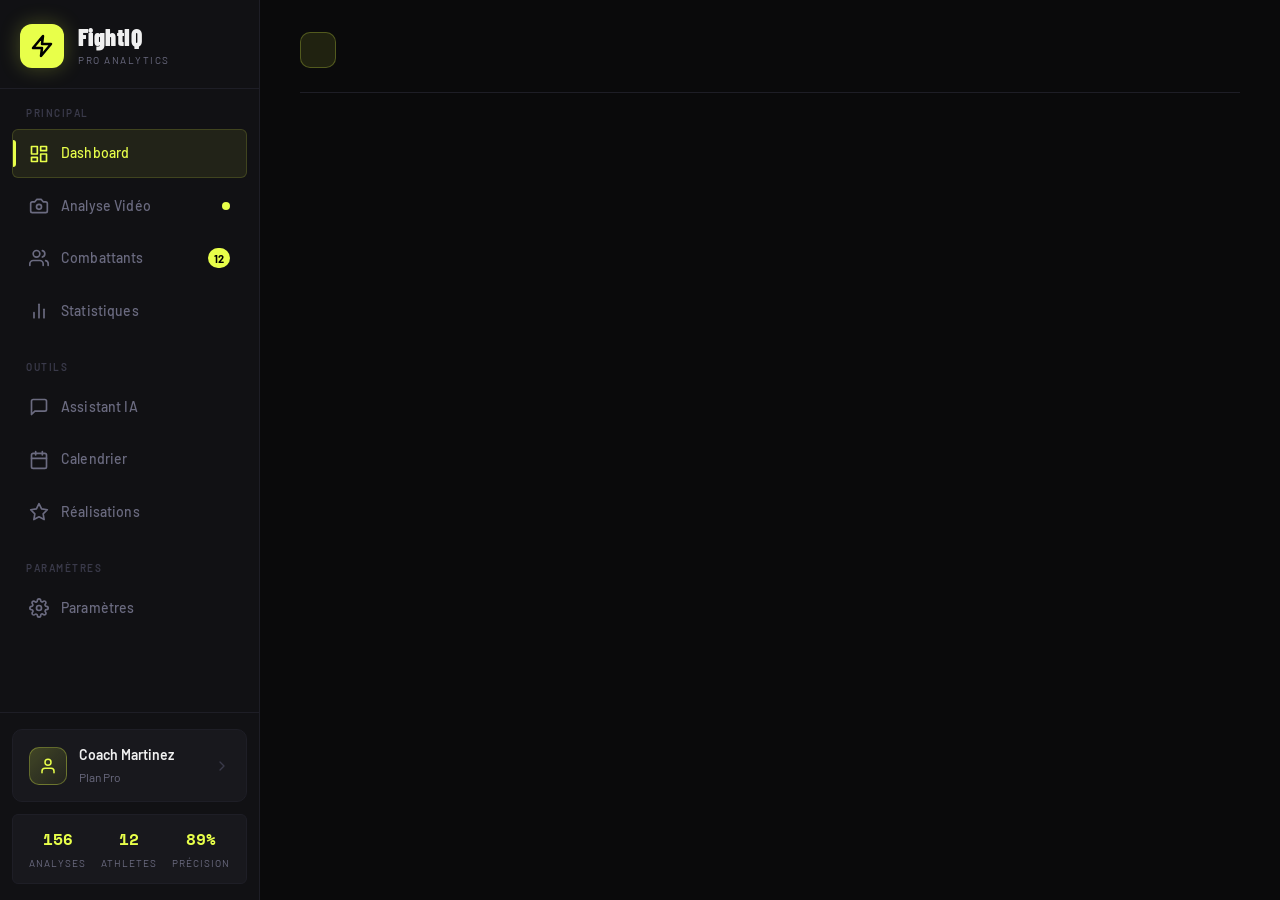
==== commit 64823b25: "Update print statement from 'Hello' to 'Goodbye'" ====
--- a/index.html
+++ b/index.html
@@ -1,428 +1,2449 @@
 <!DOCTYPE html>
-<html style="padding-bottom: 0 !important;" lang="fr">
+<html lang="fr">
 <head>
-    <meta charset="UTF-8">
-    <meta name="viewport" content="width=device-width, initial-scale=1.0">
-    <title>Creafida - Atelier de Couture</title>
-    <meta name="google-site-verification" content="xSenuK_1CoyWtHc-DOjove3yFtsPqLfYkj5Fi_YU_ew" />
-    <script src="https://cdn.tailwindcss.com"></script>
-    <link href="https://fonts.googleapis.com/css2?family=Bodoni+Moda:ital,opsz,wght@0,6..96,400;0,6..96,600;0,6..96,700;1,6..96,400&family=Parisienne&display=swap" rel="stylesheet">
-    <style>
-        * {
-            font-family: 'Cormorant Garamond', serif;
-        }
-        .font-script {
-            font-family: 'Parisienne', cursive;
-        }
-        .font-logo {
-            font-family: 'Bodoni Moda', serif;
-            font-optical-sizing: auto;
-        }
-        @keyframes fadeInUp {
-            from { opacity: 0; transform: translateY(30px); }
-            to { opacity: 1; transform: translateY(0); }
-        }
-        .animate-fade-in-up {
-            animation: fadeInUp 0.8s ease-out forwards;
-        }
-        .hover-lift {
-            transition: all 0.3s ease;
-        }
-        .hover-lift:hover {
-            transform: translateY(-5px);
-            box-shadow: 0 10px 30px rgba(0,0,0,0.1);
-        }
-        .video-placeholder {
-            background: linear-gradient(135deg, #f5f5f5 25%, #e8e8e8 25%, #e8e8e8 50%, #f5f5f5 50%, #f5f5f5 75%, #e8e8e8 75%);
-            background-size: 20px 20px;
-            display: flex;
-            align-items: center;
-            justify-content: center;
-            color: #999;
-            font-style: italic;
-        }
-        .service-card {
-            transition: all 0.3s ease;
-        }
-        .service-card:hover {
-            transform: translateY(-5px);
-            box-shadow: 0 10px 30px rgba(0,0,0,0.1);
-        }
-        .btn-shine {
-            position: relative;
-            overflow: hidden;
-        }
-        .btn-shine::after {
-            content: '';
-            position: absolute;
-            top: 0;
-            left: -100%;
-            width: 100%;
-            height: 100%;
-            background: linear-gradient(90deg, transparent, rgba(255,255,255,0.4), transparent);
-            transition: left 0.5s;
-        }
-        .btn-shine:hover::after {
-            left: 100%;
-        }
-        .specialty-item-link {
-            background: rgba(255,255,255,0.7);
-            padding: 0.6rem 1.2rem;
-            border-radius: 50px;
-            font-size: 1rem;
-            color: #555;
-            text-decoration: none;
-            box-shadow: 0 2px 8px rgba(0,0,0,0.05);
-            border: 1px solid rgba(0,0,0,0.08);
-            transition: all 0.3s ease;
-        }
-        .specialty-item-link:hover {
-            background: rgba(255,255,255,0.9);
-            color: #000;
-            box-shadow: 0 4px 12px rgba(0,0,0,0.1);
-            transform: translateY(-2px);
-        }
-        .social-btn {
-            width: 48px;
-            height: 48px;
-            border-radius: 50%;
-            display: flex;
-            align-items: center;
-            justify-content: center;
-            transition: all 0.3s ease;
-        }
-        .social-btn:hover {
-            transform: scale(1.1) rotate(12deg);
-        }
-        html {
-            scroll-behavior: smooth;
-        }
-        ::-webkit-scrollbar {
-            width: 8px;
-        }
-        ::-webkit-scrollbar-track {
-            background: #f1f1f1;
-        }
-        ::-webkit-scrollbar-thumb {
-            background: #888;
-            border-radius: 4px;
-        }
-    </style>
-<base target="_blank">
-<base target="_blank">
-<base target="_blank">
-<base target="_blank">
-<base target="_blank">
-<base target="_blank">
-<base target="_blank">
-<base target="_blank">
-<!-- FAVICONS POUR GITHUB PAGES -->
-<link rel="icon" type="image/png" sizes="32x32" href="favicon.png">
-<link rel="icon" type="image/png" sizes="96x96" href="favicon-96x96.png">
-<link rel="shortcut icon" href="favicon.png">
-<link rel="apple-touch-icon" href="apple-touch-icon.png">
-
-<base target="_blank">
-<base target="_blank">
+<meta charset="UTF-8">
+<meta name="viewport" content="width=device-width, initial-scale=1.0">
+<meta name="theme-color" content="#0a0a0b">
+<meta name="description" content="FightIQ Pro - Plateforme d'analyse de performance sportive alimentée par l'IA">
+<title>FightIQ Pro - AI Performance Analytics</title>
+<link rel="preconnect" href="https://fonts.googleapis.com">
+<link rel="preconnect" href="https://fonts.gstatic.com" crossorigin>
+<link href="https://fonts.googleapis.com/css2?family=Barlow:wght@400;500;600;700&family=Barlow+Condensed:wght@700;900&family=Space+Mono:wght@400;700&display=swap" rel="stylesheet">
+<style>
+:root {
+  --bg: #0a0a0b;
+  --surface: #111114;
+  --surface-high: #18181d;
+  --surface-hover: #1e1e24;
+  --border: #1e1e26;
+  --border-high: #2a2a38;
+  --border-hover: #3a3a48;
+  --accent: #e8ff4a;
+  --accent-dim: #c8df2a;
+  --accent-glow: rgba(232, 255, 74, 0.25);
+  --red: #ff3f3f;
+  --blue: #3f8fff;
+  --purple: #9b4fff;
+  --gold: #f5c842;
+  --green: #4ade80;
+  --text: #f0f0f0;
+  --text-muted: #6b6b80;
+  --text-dim: #3a3a4a;
+  --sidebar-width: 260px;
+  --radius-sm: 6px;
+  --radius-md: 10px;
+  --radius-lg: 14px;
+  --shadow-sm: 0 2px 8px rgba(0, 0, 0, 0.3);
+  --shadow-md: 0 8px 32px rgba(0, 0, 0, 0.4);
+  --shadow-lg: 0 16px 48px rgba(0, 0, 0, 0.5);
+  --transition-fast: 0.15s cubic-bezier(0.16, 1, 0.3, 1);
+  --transition-base: 0.25s cubic-bezier(0.16, 1, 0.3, 1);
+  --transition-slow: 0.4s cubic-bezier(0.16, 1, 0.3, 1);
+}
+
+*,
+*::before,
+*::after {
+  box-sizing: border-box;
+  margin: 0;
+  padding: 0;
+}
+
+html {
+  scroll-behavior: smooth;
+  font-size: 16px;
+}
+
+body {
+  background: var(--bg);
+  color: var(--text);
+  font-family: 'Barlow', -apple-system, BlinkMacSystemFont, 'Segoe UI', Roboto, sans-serif;
+  -webkit-font-smoothing: antialiased;
+  -moz-osx-font-smoothing: grayscale;
+  overflow-x: hidden;
+  line-height: 1.6;
+  min-height: 100vh;
+}
+
+/* Scrollbar */
+::-webkit-scrollbar {
+  width: 6px;
+  height: 6px;
+}
+
+::-webkit-scrollbar-track {
+  background: transparent;
+}
+
+::-webkit-scrollbar-thumb {
+  background: var(--border-high);
+  border-radius: 3px;
+}
+
+::-webkit-scrollbar-thumb:hover {
+  background: var(--border-hover);
+}
+
+/* Animations */
+@keyframes fadeInUp {
+  from {
+    opacity: 0;
+    transform: translateY(20px);
+  }
+  to {
+    opacity: 1;
+    transform: translateY(0);
+  }
+}
+
+@keyframes fadeIn {
+  from {
+    opacity: 0;
+  }
+  to {
+    opacity: 1;
+  }
+}
+
+@keyframes scaleIn {
+  from {
+    opacity: 0;
+    transform: scale(0.95);
+  }
+  to {
+    opacity: 1;
+    transform: scale(1);
+  }
+}
+
+@keyframes slideInRight {
+  from {
+    opacity: 0;
+    transform: translateX(30px);
+  }
+  to {
+    opacity: 1;
+    transform: translateX(0);
+  }
+}
+
+@keyframes slideInLeft {
+  from {
+    opacity: 0;
+    transform: translateX(-30px);
+  }
+  to {
+    opacity: 1;
+    transform: translateX(0);
+  }
+}
+
+@keyframes pulseAccent {
+  0%, 100% {
+    box-shadow: 0 0 0 0 var(--accent-glow);
+  }
+  50% {
+    box-shadow: 0 0 0 10px rgba(232, 255, 74, 0);
+  }
+}
+
+@keyframes shimmer {
+  0% {
+    background-position: -200% center;
+  }
+  100% {
+    background-position: 200% center;
+  }
+}
+
+@keyframes drawBar {
+  from {
+    width: 0;
+  }
+}
+
+@keyframes typing {
+  0%, 60%, 100% {
+    opacity: 1;
+  }
+  30% {
+    opacity: 0.3;
+  }
+}
+
+@keyframes float {
+  0%, 100% {
+    transform: translateY(0);
+  }
+  50% {
+    transform: translateY(-5px);
+  }
+}
+
+@keyframes spin {
+  from {
+    transform: rotate(0deg);
+  }
+  to {
+    transform: rotate(360deg);
+  }
+}
+
+/* Animation Classes */
+.fade-in-up {
+  animation: fadeInUp 0.5s var(--transition-slow) forwards;
+  opacity: 0;
+}
+
+.fade-in {
+  animation: fadeIn 0.4s var(--transition-slow) forwards;
+  opacity: 0;
+}
+
+.scale-in {
+  animation: scaleIn 0.4s var(--transition-slow) forwards;
+  opacity: 0;
+}
+
+.slide-in-right {
+  animation: slideInRight 0.4s var(--transition-slow) forwards;
+  opacity: 0;
+}
+
+.slide-in-left {
+  animation: slideInLeft 0.4s var(--transition-slow) forwards;
+  opacity: 0;
+}
+
+/* Stagger delays */
+.stagger-1 { animation-delay: 0.05s; }
+.stagger-2 { animation-delay: 0.1s; }
+.stagger-3 { animation-delay: 0.15s; }
+.stagger-4 { animation-delay: 0.2s; }
+.stagger-5 { animation-delay: 0.25s; }
+.stagger-6 { animation-delay: 0.3s; }
+.stagger-7 { animation-delay: 0.35s; }
+.stagger-8 { animation-delay: 0.4s; }
+
+/* Utility Classes */
+.mono {
+  font-family: 'Space Mono', 'SF Mono', 'Fira Code', monospace;
+}
+
+.sr-only {
+  position: absolute;
+  width: 1px;
+  height: 1px;
+  padding: 0;
+  margin: -1px;
+  overflow: hidden;
+  clip: rect(0, 0, 0, 0);
+  white-space: nowrap;
+  border: 0;
+}
+
+/* App Container */
+.app-container {
+  display: flex;
+  min-height: 100vh;
+}
+
+/* Sidebar */
+.sidebar {
+  width: var(--sidebar-width);
+  background: var(--surface);
+  border-right: 1px solid var(--border);
+  display: flex;
+  flex-direction: column;
+  flex-shrink: 0;
+  position: fixed;
+  top: 0;
+  left: 0;
+  bottom: 0;
+  z-index: 100;
+  transition: transform var(--transition-base);
+}
+
+.sidebar-header {
+  padding: 24px 20px 20px;
+  border-bottom: 1px solid var(--border);
+  display: flex;
+  align-items: center;
+  gap: 14px;
+}
+
+.sidebar-logo {
+  width: 44px;
+  height: 44px;
+  border-radius: 12px;
+  background: var(--accent);
+  display: flex;
+  align-items: center;
+  justify-content: center;
+  flex-shrink: 0;
+  box-shadow: 0 0 20px var(--accent-glow);
+  transition: transform var(--transition-fast);
+}
+
+.sidebar-logo:hover {
+  transform: scale(1.05);
+}
+
+.sidebar-logo svg {
+  width: 24px;
+  height: 24px;
+  color: #000;
+}
+
+.sidebar-brand-container {
+  display: flex;
+  flex-direction: column;
+}
+
+.sidebar-brand {
+  font-family: 'Barlow Condensed', sans-serif;
+  font-weight: 900;
+  font-size: 24px;
+  letter-spacing: 0.02em;
+  line-height: 1.1;
+}
+
+.sidebar-sub {
+  font-size: 10px;
+  color: var(--text-muted);
+  letter-spacing: 0.15em;
+  text-transform: uppercase;
+  margin-top: 2px;
+}
+
+.sidebar-nav {
+  flex: 1;
+  padding: 16px 12px;
+  overflow-y: auto;
+}
+
+.sidebar-nav-section {
+  margin-bottom: 24px;
+}
+
+.sidebar-nav-title {
+  font-size: 10px;
+  font-weight: 600;
+  color: var(--text-dim);
+  letter-spacing: 0.15em;
+  text-transform: uppercase;
+  padding: 0 14px;
+  margin-bottom: 8px;
+}
+
+.sidebar-nav-item {
+  display: flex;
+  align-items: center;
+  gap: 12px;
+  padding: 12px 16px;
+  border-radius: var(--radius-sm);
+  font-size: 14px;
+  font-weight: 500;
+  letter-spacing: 0.01em;
+  color: var(--text-muted);
+  transition: all var(--transition-fast);
+  cursor: pointer;
+  border: 1px solid transparent;
+  margin-bottom: 4px;
+  position: relative;
+  overflow: hidden;
+  text-decoration: none;
+}
+
+.sidebar-nav-item::before {
+  content: '';
+  position: absolute;
+  left: 0;
+  top: 50%;
+  transform: translateY(-50%) scaleY(0);
+  width: 3px;
+  height: 60%;
+  background: var(--accent);
+  border-radius: 0 3px 3px 0;
+  transition: transform var(--transition-fast);
+}
+
+.sidebar-nav-item:hover {
+  color: var(--text);
+  background: var(--surface-hover);
+}
+
+.sidebar-nav-item:hover::before {
+  transform: translateY(-50%) scaleY(0.6);
+}
+
+.sidebar-nav-item.active {
+  color: var(--accent);
+  background: rgba(232, 255, 74, 0.08);
+  border-color: rgba(232, 255, 74, 0.15);
+}
+
+.sidebar-nav-item.active::before {
+  transform: translateY(-50%) scaleY(1);
+}
+
+.sidebar-nav-item svg {
+  width: 20px;
+  height: 20px;
+  flex-shrink: 0;
+}
+
+.sidebar-nav-badge {
+  margin-left: auto;
+  min-width: 20px;
+  height: 20px;
+  padding: 0 6px;
+  border-radius: 10px;
+  background: var(--accent);
+  color: #000;
+  font-size: 11px;
+  font-weight: 700;
+  display: flex;
+  align-items: center;
+  justify-content: center;
+}
+
+.sidebar-nav-dot {
+  margin-left: auto;
+  width: 8px;
+  height: 8px;
+  border-radius: 50%;
+  background: var(--accent);
+  animation: pulseAccent 2s infinite;
+}
+
+.sidebar-footer {
+  padding: 16px 12px;
+  border-top: 1px solid var(--border);
+}
+
+.sidebar-user {
+  padding: 14px 16px;
+  border-radius: var(--radius-md);
+  background: var(--surface-high);
+  border: 1px solid var(--border);
+  display: flex;
+  align-items: center;
+  gap: 12px;
+  cursor: pointer;
+  transition: all var(--transition-fast);
+}
+
+.sidebar-user:hover {
+  border-color: var(--border-high);
+  background: var(--surface-hover);
+}
+
+.sidebar-user-avatar {
+  width: 38px;
+  height: 38px;
+  border-radius: 10px;
+  background: linear-gradient(135deg, rgba(232, 255, 74, 0.2), rgba(232, 255, 74, 0.05));
+  border: 1px solid rgba(232, 255, 74, 0.3);
+  display: flex;
+  align-items: center;
+  justify-content: center;
+  flex-shrink: 0;
+}
+
+.sidebar-user-avatar svg {
+  width: 18px;
+  height: 18px;
+  color: var(--accent);
+}
+
+.sidebar-user-info {
+  flex: 1;
+  min-width: 0;
+}
+
+.sidebar-user-name {
+  font-size: 14px;
+  font-weight: 600;
+  white-space: nowrap;
+  overflow: hidden;
+  text-overflow: ellipsis;
+}
+
+.sidebar-user-role {
+  font-size: 12px;
+  color: var(--text-muted);
+  margin-top: 2px;
+}
+
+.sidebar-user-chevron {
+  color: var(--text-dim);
+  transition: transform var(--transition-fast);
+}
+
+.sidebar-user:hover .sidebar-user-chevron {
+  color: var(--text-muted);
+  transform: translateX(2px);
+}
+
+.sidebar-stats {
+  display: flex;
+  justify-content: space-between;
+  margin-top: 12px;
+  padding: 12px 16px;
+  background: var(--surface-high);
+  border-radius: var(--radius-sm);
+  border: 1px solid var(--border);
+}
+
+.sidebar-stat {
+  text-align: center;
+}
+
+.sidebar-stat-value {
+  font-family: 'Space Mono', monospace;
+  font-size: 16px;
+  font-weight: 700;
+  color: var(--accent);
+}
+
+.sidebar-stat-label {
+  font-size: 10px;
+  color: var(--text-muted);
+  text-transform: uppercase;
+  letter-spacing: 0.1em;
+  margin-top: 2px;
+}
+
+/* Mobile Toggle */
+.mobile-toggle {
+  display: none;
+  position: fixed;
+  top: 16px;
+  left: 16px;
+  z-index: 200;
+  width: 44px;
+  height: 44px;
+  border-radius: 12px;
+  background: var(--surface);
+  border: 1px solid var(--border);
+  align-items: center;
+  justify-content: center;
+  cursor: pointer;
+  box-shadow: var(--shadow-md);
+  transition: all var(--transition-fast);
+}
+
+.mobile-toggle:hover {
+  background: var(--surface-high);
+  border-color: var(--border-high);
+}
+
+.mobile-toggle svg {
+  width: 22px;
+  height: 22px;
+  color: var(--text);
+}
+
+.sidebar-overlay {
+  display: none;
+  position: fixed;
+  inset: 0;
+  background: rgba(0, 0, 0, 0.7);
+  z-index: 99;
+  backdrop-filter: blur(8px);
+  -webkit-backdrop-filter: blur(8px);
+}
+
+/* Main Content */
+.main-content {
+  margin-left: var(--sidebar-width);
+  flex: 1;
+  padding: 32px 40px;
+  overflow-y: auto;
+  min-height: 100vh;
+  transition: margin-left var(--transition-base);
+}
+
+/* Main Header */
+.main-header {
+  display: flex;
+  align-items: flex-start;
+  justify-content: space-between;
+  margin-bottom: 32px;
+  padding-bottom: 24px;
+  border-bottom: 1px solid var(--border);
+  flex-wrap: wrap;
+  gap: 20px;
+}
+
+.main-header-left {
+  display: flex;
+  flex-direction: column;
+  gap: 8px;
+}
+
+.main-header-top {
+  display: flex;
+  align-items: center;
+  gap: 12px;
+}
+
+.main-header-icon {
+  width: 36px;
+  height: 36px;
+  border-radius: 10px;
+  background: rgba(232, 255, 74, 0.1);
+  border: 1px solid rgba(232, 255, 74, 0.25);
+  display: flex;
+  align-items: center;
+  justify-content: center;
+}
+
+.main-header-icon svg {
+  width: 18px;
+  height: 18px;
+  color: var(--accent);
+}
+
+.main-header-label {
+  font-size: 11px;
+  color: var(--accent);
+  font-weight: 700;
+  letter-spacing: 0.15em;
+  text-transform: uppercase;
+}
+
+.main-header h1 {
+  font-family: 'Barlow Condensed', sans-serif;
+  font-weight: 900;
+  font-size: 36px;
+  letter-spacing: -0.01em;
+  line-height: 1.1;
+}
+
+.main-header-sub {
+  color: var(--text-muted);
+  font-size: 15px;
+  max-width: 500px;
+}
+
+.main-header-actions {
+  display: flex;
+  gap: 12px;
+  align-items: center;
+  flex-wrap: wrap;
+}
+
+/* Cards */
+.card {
+  background: var(--surface);
+  border: 1px solid var(--border);
+  border-radius: var(--radius-lg);
+  padding: 24px;
+  transition: all var(--transition-fast);
+}
+
+.card:hover {
+  border-color: var(--border-high);
+}
+
+.card-hover {
+  cursor: pointer;
+}
+
+.card-hover:hover {
+  border-color: var(--border-hover);
+  background: var(--surface-hover);
+  transform: translateY(-3px);
+  box-shadow: var(--shadow-md);
+}
+
+.card-title {
+  font-size: 12px;
+  color: var(--text-muted);
+  font-weight: 600;
+  letter-spacing: 0.1em;
+  text-transform: uppercase;
+  margin-bottom: 20px;
+  display: flex;
+  align-items: center;
+  gap: 10px;
+}
+
+.card-title svg {
+  width: 16px;
+  height: 16px;
+}
+
+.card-header {
+  display: flex;
+  align-items: center;
+  justify-content: space-between;
+  margin-bottom: 20px;
+}
+
+.card-header .card-title {
+  margin-bottom: 0;
+}
+
+/* Buttons */
+.btn {
+  cursor: pointer;
+  border: none;
+  background: none;
+  font-family: inherit;
+  display: inline-flex;
+  align-items: center;
+  gap: 8px;
+  font-size: 14px;
+  font-weight: 600;
+  transition: all var(--transition-fast);
+  position: relative;
+  overflow: hidden;
+  justify-content: center;
+  text-decoration: none;
+}
+
+.btn:disabled {
+  opacity: 0.5;
+  cursor: not-allowed;
+  pointer-events: none;
+}
+
+.btn-primary {
+  background: var(--accent);
+  color: #000;
+  font-family: 'Barlow Condensed', sans-serif;
+  letter-spacing: 0.1em;
+  text-transform: uppercase;
+  padding: 14px 28px;
+  border-radius: var(--radius-sm);
+  font-size: 15px;
+  font-weight: 700;
+}
+
+.btn-primary:hover {
+  background: var(--accent-dim);
+  transform: translateY(-2px);
+  box-shadow: 0 8px 24px var(--accent-glow);
+}
+
+.btn-primary:active {
+  transform: translateY(0);
+}
+
+.btn-secondary {
+  background: var(--surface-high);
+  color: var(--text);
+  border: 1px solid var(--border);
+  padding: 12px 24px;
+  border-radius: var(--radius-sm);
+}
+
+.btn-secondary:hover {
+  background: var(--surface-hover);
+  border-color: var(--border-high);
+}
+
+.btn-ghost {
+  border: 1px solid var(--border);
+  color: var(--text-muted);
+  padding: 12px 24px;
+  border-radius: var(--radius-sm);
+}
+
+.btn-ghost:hover {
+  border-color: var(--border-hover);
+  color: var(--text);
+  background: var(--surface-hover);
+}
+
+.btn-icon {
+  width: 40px;
+  height: 40px;
+  border-radius: var(--radius-sm);
+  border: 1px solid var(--border);
+  color: var(--text-muted);
+  display: inline-flex;
+  align-items: center;
+  justify-content: center;
+  padding: 0;
+}
+
+.btn-icon:hover {
+  border-color: var(--border-high);
+  color: var(--text);
+  background: var(--surface-hover);
+}
+
+.btn-icon svg {
+  width: 18px;
+  height: 18px;
+}
+
+.btn-sm {
+  padding: 8px 16px;
+  font-size: 13px;
+}
+
+.btn-lg {
+  padding: 16px 32px;
+  font-size: 16px;
+}
+
+/* Badges */
+.badge {
+  display: inline-flex;
+  align-items: center;
+  gap: 6px;
+  padding: 4px 12px;
+  border-radius: 20px;
+  font-size: 11px;
+  font-weight: 600;
+  letter-spacing: 0.08em;
+  text-transform: uppercase;
+  line-height: 1.4;
+}
+
+.badge-accent {
+  background: rgba(232, 255, 74, 0.12);
+  color: var(--accent);
+  border: 1px solid rgba(232, 255, 74, 0.3);
+}
+
+.badge-red {
+  background: rgba(255, 63, 63, 0.12);
+  color: var(--red);
+  border: 1px solid rgba(255, 63, 63, 0.3);
+}
+
+.badge-blue {
+  background: rgba(63, 143, 255, 0.12);
+  color: var(--blue);
+  border: 1px solid rgba(63, 143, 255, 0.3);
+}
+
+.badge-purple {
+  background: rgba(155, 79, 255, 0.12);
+  color: var(--purple);
+  border: 1px solid rgba(155, 79, 255, 0.3);
+}
+
+.badge-gold {
+  background: rgba(245, 200, 66, 0.12);
+  color: var(--gold);
+  border: 1px solid rgba(245, 200, 66, 0.3);
+}
+
+.badge-green {
+  background: rgba(74, 222, 128, 0.12);
+  color: var(--green);
+  border: 1px solid rgba(74, 222, 128, 0.3);
+}
+
+.badge-muted {
+  background: transparent;
+  color: var(--text-muted);
+  border: 1px solid var(--border);
+}
+
+/* Form Elements */
+input,
+textarea,
+select {
+  font-family: inherit;
+  background: var(--surface-high);
+  border: 1px solid var(--border);
+  border-radius: var(--radius-sm);
+  color: var(--text);
+  font-size: 14px;
+  padding: 12px 16px;
+  outline: none;
+  transition: all var(--transition-fast);
+  width: 100%;
+}
+
+input:hover,
+textarea:hover,
+select:hover {
+  border-color: var(--border-high);
+}
+
+input:focus,
+textarea:focus,
+select:focus {
+  border-color: var(--accent);
+  box-shadow: 0 0 0 3px rgba(232, 255, 74, 0.1);
+}
+
+input::placeholder,
+textarea::placeholder {
+  color: var(--text-dim);
+}
+
+textarea {
+  resize: vertical;
+  min-height: 100px;
+}
+
+select {
+  cursor: pointer;
+  appearance: none;
+  background-image: url("data:image/svg+xml,%3Csvg xmlns='http://www.w3.org/2000/svg' width='16' height='16' viewBox='0 0 24 24' fill='none' stroke='%236b6b80' stroke-width='2' stroke-linecap='round' stroke-linejoin='round'%3E%3Cpolyline points='6 9 12 15 18 9'%3E%3C/polyline%3E%3C/svg%3E");
+  background-repeat: no-repeat;
+  background-position: right 12px center;
+  padding-right: 40px;
+}
+
+.form-group {
+  margin-bottom: 20px;
+}
+
+.form-label {
+  display: block;
+  font-size: 13px;
+  font-weight: 600;
+  color: var(--text-muted);
+  margin-bottom: 8px;
+  letter-spacing: 0.05em;
+}
+
+.form-hint {
+  font-size: 12px;
+  color: var(--text-dim);
+  margin-top: 6px;
+}
+
+/* Range Input */
+.range-input {
+  -webkit-appearance: none;
+  appearance: none;
+  width: 100%;
+  height: 6px;
+  background: var(--border);
+  border-radius: 3px;
+  outline: none;
+  padding: 0;
+}
+
+.range-input::-webkit-slider-thumb {
+  -webkit-appearance: none;
+  appearance: none;
+  width: 20px;
+  height: 20px;
+  border-radius: 50%;
+  background: var(--accent);
+  cursor: pointer;
+  box-shadow: 0 0 0 4px rgba(232, 255, 74, 0.2);
+  transition: all var(--transition-fast);
+}
+
+.range-input::-webkit-slider-thumb:hover {
+  transform: scale(1.1);
+}
+
+.range-input::-moz-range-thumb {
+  width: 20px;
+  height: 20px;
+  border-radius: 50%;
+  background: var(--accent);
+  cursor: pointer;
+  border: none;
+  box-shadow: 0 0 0 4px rgba(232, 255, 74, 0.2);
+}
+
+/* Progress Bar */
+.progress-bar {
+  height: 4px;
+  background: var(--border);
+  border-radius: 2px;
+  overflow: hidden;
+}
+
+.progress-fill {
+  height: 100%;
+  background: linear-gradient(90deg, var(--accent), var(--accent-dim));
+  border-radius: 2px;
+  transition: width 0.6s cubic-bezier(0.16, 1, 0.3, 1);
+  position: relative;
+  overflow: hidden;
+}
+
+.progress-fill::after {
+  content: '';
+  position: absolute;
+  inset: 0;
+  background: linear-gradient(90deg, transparent, rgba(255, 255, 255, 0.3), transparent);
+  background-size: 200% 100%;
+  animation: shimmer 2s infinite;
+}
+
+/* Stat Bar */
+.stat-bar-container {
+  margin-bottom: 16px;
+}
+
+.stat-bar-header {
+  display: flex;
+  justify-content: space-between;
+  align-items: center;
+  margin-bottom: 8px;
+}
+
+.stat-bar-label {
+  font-size: 13px;
+  color: var(--text-muted);
+}
+
+.stat-bar-value {
+  font-family: 'Space Mono', monospace;
+  font-size: 13px;
+  font-weight: 700;
+}
+
+.stat-bar-track {
+  height: 8px;
+  background: var(--border);
+  border-radius: 4px;
+  overflow: hidden;
+}
+
+.stat-bar-fill {
+  height: 100%;
+  border-radius: 4px;
+  animation: drawBar 1s cubic-bezier(0.16, 1, 0.3, 1) forwards;
+  position: relative;
+  overflow: hidden;
+}
+
+.stat-bar-fill::after {
+  content: '';
+  position: absolute;
+  inset: 0;
+  background: linear-gradient(90deg, transparent, rgba(255, 255, 255, 0.2), transparent);
+  background-size: 200% 100%;
+  animation: shimmer 2s infinite;
+}
+
+/* Score Ring */
+.score-ring {
+  position: relative;
+  display: flex;
+  align-items: center;
+  justify-content: center;
+}
+
+.score-ring svg {
+  transform: rotate(-90deg);
+}
+
+.score-ring-bg {
+  fill: none;
+  stroke: var(--border);
+}
+
+.score-ring-progress {
+  fill: none;
+  stroke-linecap: round;
+  transition: stroke-dashoffset 1s cubic-bezier(0.16, 1, 0.3, 1);
+}
+
+.score-ring-content {
+  position: absolute;
+  text-align: center;
+}
+
+.score-ring-value {
+  font-family: 'Barlow Condensed', sans-serif;
+  font-weight: 900;
+  font-size: 32px;
+  line-height: 1;
+  color: var(--accent);
+}
+
+.score-ring-label {
+  font-size: 11px;
+  color: var(--text-muted);
+  text-transform: uppercase;
+  letter-spacing: 0.12em;
+  margin-top: 4px;
+}
+
+/* Insight Card */
+.insight-card {
+  background: var(--surface-high);
+  border: 1px solid var(--border);
+  border-left: 4px solid;
+  border-radius: var(--radius-sm);
+  padding: 16px 18px;
+  display: flex;
+  gap: 12px;
+  align-items: flex-start;
+  transition: all var(--transition-fast);
+  margin-bottom: 12px;
+}
+
+.insight-card:last-child {
+  margin-bottom: 0;
+}
+
+.insight-card:hover {
+  background: var(--surface-hover);
+  transform: translateX(4px);
+}
+
+.insight-card-icon {
+  flex-shrink: 0;
+  margin-top: 2px;
+}
+
+.insight-card-icon svg {
+  width: 16px;
+  height: 16px;
+}
+
+.insight-card-content {
+  flex: 1;
+}
+
+.insight-card-text {
+  font-size: 14px;
+  color: var(--text);
+  line-height: 1.6;
+}
+
+.insight-card-meta {
+  font-size: 12px;
+  color: var(--text-muted);
+  margin-top: 6px;
+}
+
+/* Upload Zone */
+.upload-zone {
+  border: 2px dashed var(--border);
+  border-radius: var(--radius-lg);
+  padding: 56px 32px;
+  text-align: center;
+  transition: all var(--transition-base);
+  cursor: pointer;
+  position: relative;
+  overflow: hidden;
+}
+
+.upload-zone::before {
+  content: '';
+  position: absolute;
+  inset: 0;
+  background: radial-gradient(circle at center, rgba(232, 255, 74, 0.05), transparent 70%);
+  opacity: 0;
+  transition: opacity var(--transition-base);
+}
+
+.upload-zone:hover,
+.upload-zone.drag-over {
+  border-color: var(--accent);
+  background: rgba(232, 255, 74, 0.03);
+}
+
+.upload-zone:hover::before,
+.upload-zone.drag-over::before {
+  opacity: 1;
+}
+
+.upload-zone-icon {
+  width: 80px;
+  height: 80px;
+  border-radius: 20px;
+  background: rgba(232, 255, 74, 0.1);
+  border: 1px solid rgba(232, 255, 74, 0.25);
+  display: flex;
+  align-items: center;
+  justify-content: center;
+  margin: 0 auto 20px;
+  transition: all var(--transition-base);
+}
+
+.upload-zone:hover .upload-zone-icon {
+  transform: scale(1.08);
+  box-shadow: 0 0 30px var(--accent-glow);
+}
+
+.upload-zone-icon svg {
+  width: 36px;
+  height: 36px;
+  color: var(--accent);
+}
+
+.upload-zone-title {
+  font-size: 18px;
+  font-weight: 600;
+  margin-bottom: 8px;
+}
+
+.upload-zone-text {
+  font-size: 14px;
+  color: var(--text-muted);
+  margin-bottom: 16px;
+}
+
+.upload-zone-formats {
+  font-size: 12px;
+  color: var(--text-dim);
+}
+
+/* Tabs */
+.tab-group {
+  display: flex;
+  gap: 0;
+  border-bottom: 1px solid var(--border);
+  margin-bottom: 24px;
+  overflow-x: auto;
+}
+
+.tab {
+  padding: 14px 24px;
+  font-size: 13px;
+  font-weight: 600;
+  letter-spacing: 0.08em;
+  text-transform: uppercase;
+  color: var(--text-muted);
+  border-bottom: 2px solid transparent;
+  transition: all var(--transition-fast);
+  cursor: pointer;
+  background: none;
+  border-top: none;
+  border-left: none;
+  border-right: none;
+  white-space: nowrap;
+  position: relative;
+}
+
+.tab:hover {
+  color: var(--text);
+}
+
+.tab.active {
+  color: var(--accent);
+  border-bottom-color: var(--accent);
+}
+
+/* Data Table */
+.table-container {
+  overflow-x: auto;
+}
+
+.data-table {
+  width: 100%;
+  border-collapse: collapse;
+  font-size: 14px;
+}
+
+.data-table th {
+  text-align: left;
+  padding: 14px 16px;
+  color: var(--text-muted);
+  font-weight: 600;
+  letter-spacing: 0.08em;
+  text-transform: uppercase;
+  font-size: 11px;
+  border-bottom: 1px solid var(--border);
+  white-space: nowrap;
+}
+
+.data-table td {
+  padding: 16px;
+  border-bottom: 1px solid var(--border);
+  vertical-align: middle;
+}
+
+.data-table tr {
+  transition: background var(--transition-fast);
+}
+
+.data-table tbody tr:hover {
+  background: var(--surface-hover);
+}
+
+.data-table tbody tr:last-child td {
+  border-bottom: none;
+}
+
+/* Chat */
+.chat-container {
+  display: flex;
+  flex-direction: column;
+  height: calc(100vh - 200px);
+  min-height: 500px;
+}
+
+.chat-messages {
+  flex: 1;
+  overflow-y: auto;
+  margin-bottom: 20px;
+  display: flex;
+  flex-direction: column;
+  gap: 16px;
+  padding-right: 8px;
+}
+
+.chat-message {
+  display: flex;
+  gap: 12px;
+  max-width: 80%;
+  animation: fadeInUp 0.3s ease forwards;
+}
+
+.chat-message.user {
+  align-self: flex-end;
+  flex-direction: row-reverse;
+}
+
+.chat-message-avatar {
+  width: 36px;
+  height: 36px;
+  border-radius: 10px;
+  display: flex;
+  align-items: center;
+  justify-content: center;
+  flex-shrink: 0;
+  align-self: flex-end;
+}
+
+.chat-message-avatar.assistant {
+  background: rgba(232, 255, 74, 0.15);
+  border: 1px solid rgba(232, 255, 74, 0.3);
+}
+
+.chat-message-avatar.user {
+  background: rgba(63, 143, 255, 0.15);
+  border: 1px solid rgba(63, 143, 255, 0.3);
+}
+
+.chat-message-avatar svg {
+  width: 16px;
+  height: 16px;
+}
+
+.chat-message-avatar.assistant svg {
+  color: var(--accent);
+}
+
+.chat-message-avatar.user svg {
+  color: var(--blue);
+}
+
+.chat-message-bubble {
+  padding: 14px 18px;
+  border-radius: 16px;
+  font-size: 14px;
+  line-height: 1.6;
+  color: var(--text);
+  white-space: pre-wrap;
+}
+
+.chat-message-bubble.assistant {
+  background: var(--surface-high);
+  border: 1px solid var(--border);
+  border-radius: 6px 16px 16px 16px;
+}
+
+.chat-message-bubble.user {
+  background: rgba(63, 143, 255, 0.12);
+  border: 1px solid rgba(63, 143, 255, 0.25);
+  border-radius: 16px 16px 6px 16px;
+}
+
+.chat-typing {
+  display: flex;
+  gap: 6px;
+  padding: 14px 18px;
+  background: var(--surface-high);
+  border: 1px solid var(--border);
+  border-radius: 6px 16px 16px 16px;
+  width: fit-content;
+  align-items: center;
+}
+
+.chat-typing-dot {
+  width: 8px;
+  height: 8px;
+  border-radius: 50%;
+  background: var(--accent);
+  animation: typing 1.4s ease-in-out infinite;
+}
+
+.chat-typing-dot:nth-child(2) {
+  animation-delay: 0.2s;
+}
+
+.chat-typing-dot:nth-child(3) {
+  animation-delay: 0.4s;
+}
+
+.chat-suggestions {
+  display: flex;
+  gap: 8px;
+  flex-wrap: wrap;
+  margin-bottom: 16px;
+}
+
+.suggestion-chip {
+  padding: 8px 16px;
+  border-radius: 20px;
+  font-size: 13px;
+  border: 1px solid var(--border);
+  color: var(--text-muted);
+  background: transparent;
+  cursor: pointer;
+  transition: all var(--transition-fast);
+  white-space: nowrap;
+}
+
+.suggestion-chip:hover {
+  border-color: var(--accent);
+  color: var(--accent);
+  background: rgba(232, 255, 74, 0.05);
+}
+
+.chat-input-container {
+  display: flex;
+  gap: 12px;
+  padding: 16px;
+  background: var(--surface-high);
+  border: 1px solid var(--border);
+  border-radius: var(--radius-md);
+  align-items: center;
+}
+
+.chat-input-container input {
+  flex: 1;
+  background: transparent;
+  border: none;
+  padding: 0;
+  font-size: 14px;
+}
+
+.chat-input-container input:focus {
+  box-shadow: none;
+  border: none;
+}
+
+.chat-send-btn {
+  width: 40px;
+  height: 40px;
+  border-radius: 10px;
+  background: var(--accent);
+  border: none;
+  display: flex;
+  align-items: center;
+  justify-content: center;
+  cursor: pointer;
+  transition: all var(--transition-fast);
+}
+
+.chat-send-btn:hover {
+  background: var(--accent-dim);
+  transform: scale(1.05);
+}
+
+.chat-send-btn svg {
+  width: 18px;
+  height: 18px;
+  color: #000;
+}
+
+/* Notifications */
+.notification-container {
+  position: fixed;
+  bottom: 24px;
+  right: 24px;
+  z-index: 1000;
+  display: flex;
+  flex-direction: column;
+  gap: 10px;
+  max-width: 400px;
+}
+
+.notification {
+  background: var(--surface);
+  border: 1px solid var(--border);
+  border-radius: var(--radius-md);
+  padding: 16px 20px;
+  display: flex;
+  align-items: flex-start;
+  gap: 14px;
+  font-size: 14px;
+  box-shadow: var(--shadow-lg);
+  animation: slideInRight 0.4s ease forwards;
+  backdrop-filter: blur(12px);
+  -webkit-backdrop-filter: blur(12px);
+}
+
+.notification-icon {
+  flex-shrink: 0;
+  width: 20px;
+  height: 20px;
+}
+
+.notification-content {
+  flex: 1;
+}
+
+.notification-title {
+  font-weight: 600;
+  margin-bottom: 4px;
+}
+
+.notification-message {
+  color: var(--text-muted);
+  font-size: 13px;
+}
+
+.notification-close {
+  color: var(--text-muted);
+  cursor: pointer;
+  padding: 4px;
+  border-radius: 6px;
+  transition: all var(--transition-fast);
+  background: none;
+  border: none;
+}
+
+.notification-close:hover {
+  color: var(--text);
+  background: var(--surface-hover);
+}
+
+.notification-close svg {
+  width: 16px;
+  height: 16px;
+}
+
+.notification.success .notification-icon {
+  color: var(--green);
+}
+
+.notification.error .notification-icon {
+  color: var(--red);
+}
+
+.notification.warning .notification-icon {
+  color: var(--gold);
+}
+
+.notification.info .notification-icon {
+  color: var(--blue);
+}
+
+/* Skeleton Loading */
+.skeleton {
+  background: linear-gradient(90deg, var(--surface-high) 25%, var(--border) 50%, var(--surface-high) 75%);
+  background-size: 200% 100%;
+  animation: shimmer 1.5s infinite;
+  border-radius: var(--radius-sm);
+}
+
+.skeleton-text {
+  height: 14px;
+  margin-bottom: 8px;
+}
+
+.skeleton-text:last-child {
+  width: 60%;
+}
+
+.skeleton-avatar {
+  width: 40px;
+  height: 40px;
+  border-radius: 10px;
+}
+
+.skeleton-card {
+  height: 120px;
+}
+
+/* Achievements */
+.achievement-grid {
+  display: grid;
+  grid-template-columns: repeat(auto-fill, minmax(160px, 1fr));
+  gap: 16px;
+}
+
+.achievement-card {
+  background: var(--surface-high);
+  border: 1px solid var(--border);
+  border-radius: var(--radius-md);
+  padding: 20px;
+  text-align: center;
+  transition: all var(--transition-fast);
+}
+
+.achievement-card:hover {
+  border-color: var(--border-high);
+  transform: translateY(-3px);
+}
+
+.achievement-card.unlocked {
+  border-color: rgba(232, 255, 74, 0.3);
+  background: rgba(232, 255, 74, 0.05);
+}
+
+.achievement-icon {
+  width: 56px;
+  height: 56px;
+  border-radius: 14px;
+  display: flex;
+  align-items: center;
+  justify-content: center;
+  margin: 0 auto 12px;
+  font-size: 28px;
+}
+
+.achievement-card.unlocked .achievement-icon {
+  background: rgba(232, 255, 74, 0.15);
+}
+
+.achievement-card.locked .achievement-icon {
+  background: var(--surface);
+  filter: grayscale(1);
+  opacity: 0.4;
+}
+
+.achievement-name {
+  font-size: 14px;
+  font-weight: 600;
+  margin-bottom: 6px;
+}
+
+.achievement-desc {
+  font-size: 12px;
+  color: var(--text-muted);
+  line-height: 1.4;
+}
+
+/* Calendar */
+.calendar-header {
+  display: flex;
+  justify-content: space-between;
+  align-items: center;
+  margin-bottom: 20px;
+}
+
+.calendar-title {
+  font-size: 18px;
+  font-weight: 700;
+}
+
+.calendar-nav {
+  display: flex;
+  gap: 8px;
+}
+
+.calendar-weekdays {
+  display: grid;
+  grid-template-columns: repeat(7, 1fr);
+  gap: 4px;
+  margin-bottom: 8px;
+}
+
+.calendar-weekday {
+  text-align: center;
+  font-size: 11px;
+  font-weight: 600;
+  color: var(--text-muted);
+  text-transform: uppercase;
+  letter-spacing: 0.1em;
+  padding: 8px;
+}
+
+.calendar-grid {
+  display: grid;
+  grid-template-columns: repeat(7, 1fr);
+  gap: 4px;
+}
+
+.calendar-day {
+  aspect-ratio: 1;
+  display: flex;
+  flex-direction: column;
+  align-items: center;
+  justify-content: center;
+  border-radius: var(--radius-sm);
+  font-size: 14px;
+  cursor: pointer;
+  transition: all var(--transition-fast);
+  border: 1px solid transparent;
+  position: relative;
+}
+
+.calendar-day:hover {
+  background: var(--surface-hover);
+}
+
+.calendar-day.other-month {
+  color: var(--text-dim);
+}
+
+.calendar-day.has-session {
+  background: rgba(232, 255, 74, 0.08);
+  border-color: rgba(232, 255, 74, 0.2);
+}
+
+.calendar-day.has-session:hover {
+  background: rgba(232, 255, 74, 0.15);
+}
+
+.calendar-day.today {
+  border-color: var(--accent);
+  font-weight: 700;
+}
+
+.calendar-day-number {
+  font-size: 14px;
+}
+
+.calendar-day-dot {
+  width: 6px;
+  height: 6px;
+  border-radius: 50%;
+  background: var(--accent);
+  margin-top: 4px;
+  position: absolute;
+  bottom: 6px;
+}
+
+/* Grid Layouts */
+.grid {
+  display: grid;
+  gap: 16px;
+}
+
+.grid-2 {
+  grid-template-columns: repeat(2, 1fr);
+}
+
+.grid-3 {
+  grid-template-columns: repeat(3, 1fr);
+}
+
+.grid-4 {
+  grid-template-columns: repeat(4, 1fr);
+}
+
+.grid-5 {
+  grid-template-columns: repeat(5, 1fr);
+}
+
+.grid-auto {
+  grid-template-columns: repeat(auto-fit, minmax(280px, 1fr));
+}
+
+/* Stats Grid */
+.stats-grid {
+  display: grid;
+  grid-template-columns: repeat(auto-fit, minmax(200px, 1fr));
+  gap: 16px;
+  margin-bottom: 24px;
+}
+
+.stat-card {
+  background: var(--surface);
+  border: 1px solid var(--border);
+  border-radius: var(--radius-md);
+  padding: 20px;
+  transition: all var(--transition-fast);
+}
+
+.stat-card:hover {
+  border-color: var(--border-high);
+  transform: translateY(-2px);
+}
+
+.stat-card-header {
+  display: flex;
+  align-items: center;
+  justify-content: space-between;
+  margin-bottom: 12px;
+}
+
+.stat-card-label {
+  font-size: 12px;
+  color: var(--text-muted);
+  text-transform: uppercase;
+  letter-spacing: 0.1em;
+}
+
+.stat-card-icon {
+  width: 32px;
+  height: 32px;
+  border-radius: 8px;
+  display: flex;
+  align-items: center;
+  justify-content: center;
+}
+
+.stat-card-icon svg {
+  width: 16px;
+  height: 16px;
+}
+
+.stat-card-value {
+  font-family: 'Barlow Condensed', sans-serif;
+  font-size: 32px;
+  font-weight: 900;
+  line-height: 1;
+  margin-bottom: 6px;
+}
+
+.stat-card-change {
+  font-size: 13px;
+  display: flex;
+  align-items: center;
+  gap: 4px;
+}
+
+.stat-card-change.positive {
+  color: var(--green);
+}
+
+.stat-card-change.negative {
+  color: var(--red);
+}
+
+.stat-card-change svg {
+  width: 14px;
+  height: 14px;
+}
+
+/* Fighter Comparison */
+.comparison-container {
+  display: grid;
+  grid-template-columns: 1fr auto 1fr;
+  gap: 32px;
+  align-items: start;
+}
+
+.fighter-card {
+  text-align: center;
+}
+
+.fighter-avatar {
+  width: 120px;
+  height: 120px;
+  border-radius: 20px;
+  margin: 0 auto 16px;
+  display: flex;
+  align-items: center;
+  justify-content: center;
+  font-size: 48px;
+  border: 2px solid;
+}
+
+.fighter-card.red .fighter-avatar {
+  background: rgba(255, 63, 63, 0.1);
+  border-color: rgba(255, 63, 63, 0.3);
+}
+
+.fighter-card.blue .fighter-avatar {
+  background: rgba(63, 143, 255, 0.1);
+  border-color: rgba(63, 143, 255, 0.3);
+}
+
+.fighter-name {
+  font-family: 'Barlow Condensed', sans-serif;
+  font-size: 24px;
+  font-weight: 900;
+  margin-bottom: 4px;
+}
+
+.fighter-record {
+  font-family: 'Space Mono', monospace;
+  font-size: 14px;
+  color: var(--text-muted);
+  margin-bottom: 8px;
+}
+
+.vs-badge {
+  background: var(--surface-high);
+  border: 2px solid var(--border);
+  border-radius: 50%;
+  width: 60px;
+  height: 60px;
+  display: flex;
+  align-items: center;
+  justify-content: center;
+  font-family: 'Barlow Condensed', sans-serif;
+  font-size: 20px;
+  font-weight: 900;
+  color: var(--text-muted);
+  align-self: center;
+}
+
+.comparison-stats {
+  margin-top: 32px;
+}
+
+.comparison-stat {
+  display: grid;
+  grid-template-columns: 1fr auto 1fr;
+  gap: 16px;
+  align-items: center;
+  margin-bottom: 16px;
+}
+
+.comparison-bar {
+  height: 8px;
+  background: var(--border);
+  border-radius: 4px;
+  overflow: hidden;
+}
+
+.comparison-bar.left {
+  direction: rtl;
+}
+
+.comparison-bar-fill {
+  height: 100%;
+  border-radius: 4px;
+  transition: width 0.8s cubic-bezier(0.16, 1, 0.3, 1);
+}
+
+.comparison-bar-fill.red {
+  background: linear-gradient(90deg, var(--red), rgba(255, 63, 63, 0.6));
+}
+
+.comparison-bar-fill.blue {
+  background: linear-gradient(90deg, rgba(63, 143, 255, 0.6), var(--blue));
+}
+
+.comparison-label {
+  font-size: 12px;
+  font-weight: 600;
+  color: var(--text-muted);
+  text-transform: uppercase;
+  letter-spacing: 0.1em;
+  text-align: center;
+  white-space: nowrap;
+}
+
+.comparison-value {
+  font-family: 'Space Mono', monospace;
+  font-size: 14px;
+  font-weight: 700;
+}
+
+.comparison-value.left {
+  text-align: right;
+}
+
+.comparison-value.right {
+  text-align: left;
+}
+
+/* Modal */
+.modal-overlay {
+  position: fixed;
+  inset: 0;
+  background: rgba(0, 0, 0, 0.8);
+  display: flex;
+  align-items: center;
+  justify-content: center;
+  z-index: 1000;
+  padding: 24px;
+  opacity: 0;
+  visibility: hidden;
+  transition: all var(--transition-base);
+  backdrop-filter: blur(8px);
+  -webkit-backdrop-filter: blur(8px);
+}
+
+.modal-overlay.open {
+  opacity: 1;
+  visibility: visible;
+}
+
+.modal {
+  background: var(--surface);
+  border: 1px solid var(--border);
+  border-radius: var(--radius-lg);
+  max-width: 560px;
+  width: 100%;
+  max-height: 90vh;
+  overflow-y: auto;
+  transform: scale(0.95);
+  transition: transform var(--transition-base);
+}
+
+.modal-overlay.open .modal {
+  transform: scale(1);
+}
+
+.modal-header {
+  display: flex;
+  align-items: center;
+  justify-content: space-between;
+  padding: 24px;
+  border-bottom: 1px solid var(--border);
+}
+
+.modal-title {
+  font-size: 20px;
+  font-weight: 700;
+}
+
+.modal-close {
+  width: 36px;
+  height: 36px;
+  border-radius: 10px;
+  display: flex;
+  align-items: center;
+  justify-content: center;
+  color: var(--text-muted);
+  cursor: pointer;
+  transition: all var(--transition-fast);
+  background: none;
+  border: none;
+}
+
+.modal-close:hover {
+  color: var(--text);
+  background: var(--surface-hover);
+}
+
+.modal-body {
+  padding: 24px;
+}
+
+.modal-footer {
+  display: flex;
+  justify-content: flex-end;
+  gap: 12px;
+  padding: 20px 24px;
+  border-top: 1px solid var(--border);
+}
+
+/* Tooltip */
+.tooltip {
+  position: relative;
+}
+
+.tooltip::after {
+  content: attr(data-tooltip);
+  position: absolute;
+  bottom: 100%;
+  left: 50%;
+  transform: translateX(-50%) translateY(-8px);
+  padding: 8px 12px;
+  background: var(--surface-high);
+  border: 1px solid var(--border);
+  border-radius: var(--radius-sm);
+  font-size: 12px;
+  white-space: nowrap;
+  opacity: 0;
+  visibility: hidden;
+  transition: all var(--transition-fast);
+  pointer-events: none;
+  z-index: 100;
+}
+
+.tooltip:hover::after {
+  opacity: 1;
+  visibility: visible;
+  transform: translateX(-50%) translateY(-4px);
+}
+
+/* Empty State */
+.empty-state {
+  text-align: center;
+  padding: 60px 24px;
+}
+
+.empty-state-icon {
+  width: 80px;
+  height: 80px;
+  border-radius: 20px;
+  background: var(--surface-high);
+  border: 1px solid var(--border);
+  display: flex;
+  align-items: center;
+  justify-content: center;
+  margin: 0 auto 20px;
+}
+
+.empty-state-icon svg {
+  width: 36px;
+  height: 36px;
+  color: var(--text-dim);
+}
+
+.empty-state-title {
+  font-size: 18px;
+  font-weight: 600;
+  margin-bottom: 8px;
+}
+
+.empty-state-text {
+  font-size: 14px;
+  color: var(--text-muted);
+  max-width: 320px;
+  margin: 0 auto 24px;
+}
+
+/* Loader */
+.loader {
+  width: 40px;
+  height: 40px;
+  border: 3px solid var(--border);
+  border-top-color: var(--accent);
+  border-radius: 50%;
+  animation: spin 0.8s linear infinite;
+}
+
+.loader-container {
+  display: flex;
+  align-items: center;
+  justify-content: center;
+  padding: 60px;
+}
+
+/* Responsive */
+@media (max-width: 1200px) {
+  .main-content {
+    padding: 28px 32px;
+  }
+  
+  .grid-5 {
+    grid-template-columns: repeat(4, 1fr);
+  }
+}
+
+@media (max-width: 1024px) {
+  .main-content {
+    padding: 24px;
+  }
+  
+  .comparison-container {
+    grid-template-columns: 1fr;
+    gap: 24px;
+  }
+  
+  .vs-badge {
+    margin: 0 auto;
+  }
+  
+  .grid-4 {
+    grid-template-columns: repeat(2, 1fr);
+  }
+  
+  .grid-5 {
+    grid-template-columns: repeat(3, 1fr);
+  }
+}
+
+@media (max-width: 768px) {
+  .sidebar {
+    transform: translateX(-100%);
+  }
+  
+  .sidebar.open {
+    transform: translateX(0);
+  }
+  
+  .main-content {
+    margin-left: 0;
+    padding: 20px 16px;
+    padding-top: 80px;
+  }
+  
+  .mobile-toggle {
+    display: flex;
+  }
+  
+  .sidebar-overlay.open {
+    display: block;
+  }
+  
+  .main-header {
+    flex-direction: column;
+    gap: 16px;
+    align-items: flex-start;
+  }
+  
+  .main-header h1 {
+    font-size: 28px;
+  }
+  
+  .main-header-actions {
+    width: 100%;
+  }
+  
+  .grid-2,
+  .grid-3,
+  .grid-4,
+  .grid-5 {
+    grid-template-columns: 1fr;
+  }
+  
+  .notification-container {
+    left: 16px;
+    right: 16px;
+    max-width: none;
+  }
+  
+  .chat-container {
+    height: calc(100vh - 180px);
+  }
+  
+  .chat-message {
+    max-width: 90%;
+  }
+  
+  .comparison-stat {
+    grid-template-columns: 1fr;
+    gap: 8px;
+    text-align: center;
+  }
+  
+  .comparison-bar.left {
+    direction: ltr;
+  }
+}
+
+@media (max-width: 480px) {
+  .main-content {
+    padding: 16px 12px;
+    padding-top: 76px;
+  }
+  
+  .card {
+    padding: 16px;
+  }
+  
+  .main-header h1 {
+    font-size: 24px;
+  }
+  
+  .upload-zone {
+    padding: 40px 20px;
+  }
+  
+  .btn-primary {
+    width: 100%;
+  }
+  
+  .stats-grid {
+    grid-template-columns: 1fr;
+  }
+}
+
+/* Reduced Motion */
+@media (prefers-reduced-motion: reduce) {
+  *,
+  *::before,
+  *::after {
+    animation-duration: 0.01ms !important;
+    animation-iteration-count: 1 !important;
+    transition-duration: 0.01ms !important;
+    scroll-behavior: auto !important;
+  }
+}
+
+/* Focus Styles */
+:focus-visible {
+  outline: 2px solid var(--accent);
+  outline-offset: 2px;
+}
+
+button:focus:not(:focus-visible),
+input:focus:not(:focus-visible) {
+  outline: none;
+}
+
+/* Selection */
+::selection {
+  background: rgba(232, 255, 74, 0.3);
+  color: var(--text);
+}
+
+/* Print Styles */
+@media print {
+  .sidebar,
+  .mobile-toggle,
+  .notification-container,
+  .chat-input-container,
+  .btn {
+    display: none !important;
+  }
+  
+  .main-content {
+    margin-left: 0;
+    padding: 20px;
+  }
+  
+  .card {
+    break-inside: avoid;
+    border: 1px solid #ccc;
+  }
+  
+  body {
+    background: white;
+    color: black;
+  }
+}
+
+/* High Contrast Mode */
+@media (prefers-contrast: high) {
+  :root {
+    --border: #444;
+    --border-high: #666;
+    --text-muted: #999;
+  }
+}
+</style>
 </head>
-<body style="padding-bottom: 0 !important;" class="bg-white text-gray-800">
-
-    <!-- 1. BARRE DU HAUT : Logo + Horaires + Réseaux -->
-    <nav class="fixed w-full z-50 bg-white shadow-sm py-0.5">
-        <div class="container mx-auto px-6">
-            <!-- Logo principal - ENCORE PLUS PETIT -->
-            <div class="text-center leading-none">
-                <img src="[data-uri]" alt="Creafida" class="h-28 md:h-36 mx-auto object-contain">
-            </div>
-
-            <!-- Services -->
-            <p class="text-center text-xs text-gray-700 -mt-0.5 leading-tight">
-                Retouches • Confection • Robes de Mariée • Vêtements sur Mesure
-            </p>
-
-            <!-- Horaires -->
-            <div class="text-center text-xs text-gray-700 leading-tight -mt-0.5">
-                <p><span class="font-semibold">Mar-Mer-Ven-Sam</span> : 10h30-13h30 & 14h30-18h30</p>
-                <p class="text-gray-400">Dim-Lun-Jeu fermé</p>
-            </div>
-
-            <!-- Boutons réseaux sociaux -->
-            <div class="flex justify-center items-center gap-1.5 mt-0.5">
-                <!-- Instagram -->
-                <a href="https://instagram.com/creafida.be" target="_blank" class="w-6 h-6 rounded-full flex items-center justify-center transition hover:scale-110" style="background: linear-gradient(45deg, #f09433 0%,#e6683c 25%,#dc2743 50%,#cc2366 75%,#bc1888 100%);">
-                    <svg class="w-3 h-3 text-white" fill="currentColor" viewBox="0 0 24 24"><path d="M12 2.163c3.204 0 3.584.012 4.85.07 3.252.148 4.771 1.691 4.919 4.919.058 1.265.069 1.645.069 4.849 0 3.205-.012 3.584-.069 4.849-.149 3.225-1.664 4.771-4.919 4.919-1.266.058-1.644.07-4.85.07-3.204 0-3.584-.012-4.849-.07-3.26-.149-4.771-1.699-4.919-4.92-.058-1.265-.07-1.644-.07-4.849 0-3.204.013-3.583.07-4.849.149-3.227 1.664-4.771 4.919-4.919 1.266-.057 1.645-.069 4.849-.069zm0-2.163c-3.259 0-3.667.014-4.947.072-4.358.2-6.78 2.618-6.98 6.98-.059 1.281-.073 1.689-.073 4.948 0 3.259.014 3.668.072 4.948.2 4.358 2.618 6.78 6.98 6.98 1.281.058 1.689.072 4.948.072 3.259 0 3.668-.014 4.948-.072 4.354-.2 6.782-2.618 6.979-6.98.059-1.28.073-1.689.073-4.948 0-3.259-.014-3.667-.072-4.947-.196-4.354-2.617-6.78-6.979-6.98-1.281-.059-1.69-.073-4.949-.073zm0 5.838c-3.403 0-6.162 2.759-6.162 6.162s2.759 6.163 6.162 6.163 6.162-2.759 6.162-6.163c0-3.403-2.759-6.162-6.162-6.162zm0 10.162c-2.209 0-4-1.79-4-4 0-2.209 1.791-4 4-4s4 1.791 4 4c0 2.21-1.791 4-4 4zm6.406-11.845c-.796 0-1.441.645-1.441 1.44s.645 1.44 1.441 1.44c.795 0 1.439-.645 1.439-1.44s-.644-1.44-1.439-1.44z"/></svg>
-                </a>
-                <!-- WhatsApp -->
-                <a href="https://wa.me/32484613125" target="_blank" class="w-6 h-6 rounded-full flex items-center justify-center transition hover:scale-110" style="background-color: #25D366;">
-                    <svg class="w-3 h-3 text-white" fill="currentColor" viewBox="0 0 24 24"><path d="M17.472 14.382c-.297-.149-1.758-.867-2.03-.967-.273-.099-.471-.148-.67.15-.197.297-.767.966-.94 1.164-.173.199-.347.223-.644.075-.297-.15-1.255-.463-2.39-1.475-.883-.788-1.48-1.761-1.653-2.059-.173-.297-.018-.458.13-.606.134-.133.298-.347.446-.52.149-.174.198-.298.298-.497.099-.198.05-.371-.025-.52-.075-.149-.669-1.612-.916-2.207-.242-.579-.487-.5-.669-.51-.173-.008-.371-.01-.57-.01-.198 0-.52.074-.792.372-.272.297-1.04 1.016-1.04 2.479 0 1.462 1.065 2.875 1.213 3.074.149.198 2.096 3.2 5.077 4.487.709.306 1.262.489 1.694.625.712.227 1.36.195 1.871.118.571-.085 1.758-.719 2.006-1.413.248-.694.248-1.289.173-1.413-.074-.124-.272-.198-.57-.347m-5.421 7.403h-.004a9.87 9.87 0 01-5.031-1.378l-.361-.214-3.741.982.998-3.648-.235-.374a9.86 9.86 0 01-1.51-5.26c.001-5.45 4.436-9.884 9.888-9.884 2.64 0 5.122 1.03 6.988 2.898a9.825 9.825 0 012.893 6.994c-.003 5.45-4.437 9.884-9.885 9.884m8.413-18.297A11.815 11.815 0 0012.05 0C5.495 0 .16 5.335.157 11.892c0 2.096.547 4.142 1.588 5.945L.057 24l6.305-1.654a11.882 11.882 0 005.683 1.448h.005c6.554 0 11.89-5.335 11.893-11.893a11.821 11.821 0 00-3.48-8.413z"/></svg>
-                </a>
-                <!-- Facebook -->
-                <a href="https://www.facebook.com/share/18dPdevsxp/" target="_blank" class="w-6 h-6 rounded-full flex items-center justify-center transition hover:scale-110" style="background-color: #1877F2;">
-                    <svg class="w-3 h-3 text-white" fill="currentColor" viewBox="0 0 24 24"><path d="M24 12.073c0-6.627-5.373-12-12-12s-12 5.373-12 12c0 5.99 4.388 10.954 10.125 11.854v-8.385H7.078v-3.47h3.047V9.43c0-3.007 1.792-4.669 4.533-4.669 1.312 0 2.686.235 2.686.235v2.953H15.83c-1.491 0-1.956.925-1.956 1.874v2.25h3.328l-.532 3.47h-2.796v8.385C19.612 23.027 24 18.062 24 12.073z"/></svg>
-                </a>
-                <!-- Google Maps -->
-                <a href="https://maps.google.com/?q=Rue+de+Liège+153+4684+Haccourt" target="_blank" class="w-6 h-6 rounded-full flex items-center justify-center transition hover:scale-110" style="background-color: #4285F4;">
-                    <svg class="w-3 h-3 text-white" fill="none" stroke="currentColor" viewBox="0 0 24 24"><path stroke-linecap="round" stroke-linejoin="round" stroke-width="2" d="M17.657 16.657L13.414 20.9a1.998 1.998 0 01-2.827 0l-4.244-4.243a8 8 0 1111.314 0z"/><path stroke-linecap="round" stroke-linejoin="round" stroke-width="2" d="M15 11a3 3 0 11-6 0 3 3 0 016 0z"/></svg>
-                </a>
-            </div>
+<body>
+<div class="app-container">
+  <!-- Mobile Toggle -->
+  <button class="mobile-toggle" id="mobileToggle" aria-label="Toggle sidebar">
+    <svg xmlns="http://www.w3.org/2000/svg" viewBox="0 0 24 24" fill="none" stroke="currentColor" stroke-width="2" stroke-linecap="round" stroke-linejoin="round">
+      <line x1="3" y1="12" x2="21" y2="12"></line>
+      <line x1="3" y1="6" x2="21" y2="6"></line>
+      <line x1="3" y1="18" x2="21" y2="18"></line>
+    </svg>
+  </button>
+  
+  <!-- Sidebar Overlay -->
+  <div class="sidebar-overlay" id="sidebarOverlay"></div>
+  
+  <!-- Sidebar -->
+  <aside class="sidebar" id="sidebar">
+    <div class="sidebar-header">
+      <div class="sidebar-logo">
+        <svg xmlns="http://www.w3.org/2000/svg" viewBox="0 0 24 24" fill="none" stroke="currentColor" stroke-width="2.5" stroke-linecap="round" stroke-linejoin="round">
+          <polygon points="13 2 3 14 12 14 11 22 21 10 12 10 13 2"></polygon>
+        </svg>
+      </div>
+      <div class="sidebar-brand-container">
+        <span class="sidebar-brand">FightIQ</span>
+        <span class="sidebar-sub">Pro Analytics</span>
+      </div>
+    </div>
+    
+    <nav class="sidebar-nav" role="navigation" aria-label="Main navigation">
+      <div class="sidebar-nav-section">
+        <div class="sidebar-nav-title">Principal</div>
+        <a href="#" class="sidebar-nav-item active" role="menuitem">
+          <svg xmlns="http://www.w3.org/2000/svg" viewBox="0 0 24 24" fill="none" stroke="currentColor" stroke-width="2" stroke-linecap="round" stroke-linejoin="round">
+            <rect x="3" y="3" width="7" height="9"></rect>
+            <rect x="14" y="3" width="7" height="5"></rect>
+            <rect x="14" y="12" width="7" height="9"></rect>
+            <rect x="3" y="16" width="7" height="5"></rect>
+          </svg>
+          Dashboard
+        </a>
+        <a href="#" class="sidebar-nav-item" role="menuitem">
+          <svg xmlns="http://www.w3.org/2000/svg" viewBox="0 0 24 24" fill="none" stroke="currentColor" stroke-width="2" stroke-linecap="round" stroke-linejoin="round">
+            <path d="M14.5 4h-5L7 7H4a2 2 0 0 0-2 2v9a2 2 0 0 0 2 2h16a2 2 0 0 0 2-2V9a2 2 0 0 0-2-2h-3l-2.5-3z"></path>
+            <circle cx="12" cy="13" r="3"></circle>
+          </svg>
+          Analyse Vidéo
+          <span class="sidebar-nav-dot"></span>
+        </a>
+        <a href="#" class="sidebar-nav-item" role="menuitem">
+          <svg xmlns="http://www.w3.org/2000/svg" viewBox="0 0 24 24" fill="none" stroke="currentColor" stroke-width="2" stroke-linecap="round" stroke-linejoin="round">
+            <path d="M17 21v-2a4 4 0 0 0-4-4H5a4 4 0 0 0-4 4v2"></path>
+            <circle cx="9" cy="7" r="4"></circle>
+            <path d="M23 21v-2a4 4 0 0 0-3-3.87"></path>
+            <path d="M16 3.13a4 4 0 0 1 0 7.75"></path>
+          </svg>
+          Combattants
+          <span class="sidebar-nav-badge">12</span>
+        </a>
+        <a href="#" class="sidebar-nav-item" role="menuitem">
+          <svg xmlns="http://www.w3.org/2000/svg" viewBox="0 0 24 24" fill="none" stroke="currentColor" stroke-width="2" stroke-linecap="round" stroke-linejoin="round">
+            <line x1="18" y1="20" x2="18" y2="10"></line>
+            <line x1="12" y1="20" x2="12" y2="4"></line>
+            <line x1="6" y1="20" x2="6" y2="14"></line>
+          </svg>
+          Statistiques
+        </a>
+      </div>
+      
+      <div class="sidebar-nav-section">
+        <div class="sidebar-nav-title">Outils</div>
+        <a href="#" class="sidebar-nav-item" role="menuitem">
+          <svg xmlns="http://www.w3.org/2000/svg" viewBox="0 0 24 24" fill="none" stroke="currentColor" stroke-width="2" stroke-linecap="round" stroke-linejoin="round">
+            <path d="M21 15a2 2 0 0 1-2 2H7l-4 4V5a2 2 0 0 1 2-2h14a2 2 0 0 1 2 2z"></path>
+          </svg>
+          Assistant IA
+        </a>
+        <a href="#" class="sidebar-nav-item" role="menuitem">
+          <svg xmlns="http://www.w3.org/2000/svg" viewBox="0 0 24 24" fill="none" stroke="currentColor" stroke-width="2" stroke-linecap="round" stroke-linejoin="round">
+            <rect x="3" y="4" width="18" height="18" rx="2" ry="2"></rect>
+            <line x1="16" y1="2" x2="16" y2="6"></line>
+            <line x1="8" y1="2" x2="8" y2="6"></line>
+            <line x1="3" y1="10" x2="21" y2="10"></line>
+          </svg>
+          Calendrier
+        </a>
+        <a href="#" class="sidebar-nav-item" role="menuitem">
+          <svg xmlns="http://www.w3.org/2000/svg" viewBox="0 0 24 24" fill="none" stroke="currentColor" stroke-width="2" stroke-linecap="round" stroke-linejoin="round">
+            <polygon points="12 2 15.09 8.26 22 9.27 17 14.14 18.18 21.02 12 17.77 5.82 21.02 7 14.14 2 9.27 8.91 8.26 12 2"></polygon>
+          </svg>
+          Réalisations
+        </a>
+      </div>
+      
+      <div class="sidebar-nav-section">
+        <div class="sidebar-nav-title">Paramètres</div>
+        <a href="#" class="sidebar-nav-item" role="menuitem">
+          <svg xmlns="http://www.w3.org/2000/svg" viewBox="0 0 24 24" fill="none" stroke="currentColor" stroke-width="2" stroke-linecap="round" stroke-linejoin="round">
+            <circle cx="12" cy="12" r="3"></circle>
+            <path d="M19.4 15a1.65 1.65 0 0 0 .33 1.82l.06.06a2 2 0 0 1 0 2.83 2 2 0 0 1-2.83 0l-.06-.06a1.65 1.65 0 0 0-1.82-.33 1.65 1.65 0 0 0-1 1.51V21a2 2 0 0 1-2 2 2 2 0 0 1-2-2v-.09A1.65 1.65 0 0 0 9 19.4a1.65 1.65 0 0 0-1.82.33l-.06.06a2 2 0 0 1-2.83 0 2 2 0 0 1 0-2.83l.06-.06a1.65 1.65 0 0 0 .33-1.82 1.65 1.65 0 0 0-1.51-1H3a2 2 0 0 1-2-2 2 2 0 0 1 2-2h.09A1.65 1.65 0 0 0 4.6 9a1.65 1.65 0 0 0-.33-1.82l-.06-.06a2 2 0 0 1 0-2.83 2 2 0 0 1 2.83 0l.06.06a1.65 1.65 0 0 0 1.82.33H9a1.65 1.65 0 0 0 1-1.51V3a2 2 0 0 1 2-2 2 2 0 0 1 2 2v.09a1.65 1.65 0 0 0 1 1.51 1.65 1.65 0 0 0 1.82-.33l.06-.06a2 2 0 0 1 2.83 0 2 2 0 0 1 0 2.83l-.06.06a1.65 1.65 0 0 0-.33 1.82V9a1.65 1.65 0 0 0 1.51 1H21a2 2 0 0 1 2 2 2 2 0 0 1-2 2h-.09a1.65 1.65 0 0 0-1.51 1z"></path>
+          </svg>
+          Paramètres
+        </a>
+      </div>
+    </nav>
+    
+    <div class="sidebar-footer">
+      <div class="sidebar-user" role="button" tabindex="0">
+        <div class="sidebar-user-avatar">
+          <svg xmlns="http://www.w3.org/2000/svg" viewBox="0 0 24 24" fill="none" stroke="currentColor" stroke-width="2" stroke-linecap="round" stroke-linejoin="round">
+            <path d="M20 21v-2a4 4 0 0 0-4-4H8a4 4 0 0 0-4 4v2"></path>
+            <circle cx="12" cy="7" r="4"></circle>
+          </svg>
         </div>
-    </nav>
-
-    <!-- Spacer -->
-    <div class="h-64 md:h-72"></div>
-
-<!-- 3. PHOTOS PRINCIPALES : Vidéo atelier + Réalisation -->
-<section class="py-8 bg-gradient-to-b from-gray-50 to-white">
-    <div class="container mx-auto px-6">
-        <div class="grid grid-cols-1 md:grid-cols-3 gap-6 md:gap-8 max-w-6xl mx-auto px-4 md:px-6">
-
-            <!-- Vidéo atelier : horizontal, remplit le carré -->
-            <div class="md:col-span-2 rounded-2xl overflow-hidden shadow-lg bg-white relative">
-                <div class="relative w-full h-64 md:h-80 lg:h-96">
-                    <video class="absolute inset-0 w-full h-full object-cover rounded-2xl"
-                           autoplay
-                           muted
-                           loop
-                           playsinline>
-                        <source src="atelier.mp4" type="video/mp4">
-                        Votre navigateur ne supporte pas la lecture de vidéos.
-                    </video>
-                </div>
-                <a href="https://chaymassama.be" target="_blank" class="absolute bottom-3 right-3 text-xs text-gray-800 bg-white/80 hover:bg-white border border-gray-300 hover:border-gray-400 px-3 py-1.5 rounded-full shadow-sm hover:shadow transition-all z-10" style="font-family: 'Cormorant Garamond', serif;">🎥 chaymassama</a>
-            </div>
-
-            <!-- Photo réalisation : même hauteur que la vidéo -->
-            <div class="rounded-2xl overflow-hidden shadow-lg bg-white relative">
-                <div class="relative w-full h-64 md:h-80 lg:h-96">
-                    <img src="Creafida.JPG" alt="Réalisation" class="absolute inset-0 w-full h-full object-cover rounded-2xl">
-                </div>
-                <a href="https://chaymassama.be" target="_blank" class="absolute bottom-3 right-3 text-xs text-gray-800 bg-white/80 hover:bg-white border border-gray-300 hover:border-gray-400 px-3 py-1.5 rounded-full shadow-sm hover:shadow transition-all z-10" style="font-family: 'Cormorant Garamond', serif;">🎥 chaymassama</a>
-            </div>
-
+        <div class="sidebar-user-info">
+          <div class="sidebar-user-name">Coach Martinez</div>
+          <div class="sidebar-user-role">Plan Pro</div>
         </div>
+        <svg class="sidebar-user-chevron" xmlns="http://www.w3.org/2000/svg" width="16" height="16" viewBox="0 0 24 24" fill="none" stroke="currentColor" stroke-width="2" stroke-linecap="round" stroke-linejoin="round">
+          <polyline points="9 18 15 12 9 6"></polyline>
+        </svg>
+      </div>
+      <div class="sidebar-stats">
+        <div class="sidebar-stat">
+          <div class="sidebar-stat-value">156</div>
+          <div class="sidebar-stat-label">Analyses</div>
+        </div>
+        <div class="sidebar-stat">
+          <div class="sidebar-stat-value">12</div>
+          <div class="sidebar-stat-label">Athletes</div>
+        </div>
+        <div class="sidebar-stat">
+          <div class="sidebar-stat-value">89%</div>
+          <div class="sidebar-stat-label">Précision</div>
+        </div>
+      </div>
     </div>
-</section>
-<!-- À PROPOS DE MOI -->
-    <section class="py-16 bg-white">
-        <div class="container mx-auto px-6 max-w-3xl text-center">
-            <p class="text-2xl md:text-3xl font-serif text-gray-800 leading-relaxed">
-                Plus de 20 ans d'expérience au service des professionnels et des particuliers
-            </p>
-        </div>
-    </section>
-    
-<!-- 4 & 5. CAPSULES SERVICES VERTICALES avec placeholders vidéo -->
-    <section id="services" class="py-16 bg-white">
-        <div class="container mx-auto px-6 max-w-3xl">
-            <h2 class="text-5xl font-bold text-center mb-4 font-script">Mes Services</h2>
-            <div class="w-16 h-1 bg-black mx-auto mb-12"></div>
-            
-            <div class="space-y-4">
-                
-    <!-- Service 1 : Retouche -->
-<div class="service-card bg-gray-50 rounded-2xl overflow-hidden shadow-lg">
-    <div class="grid grid-cols-1 md:grid-cols-2">
-        <div class="relative overflow-hidden h-64 md:h-80">
-            <video class="absolute inset-0 w-full h-full object-cover" autoplay muted loop playsinline>
-                <source src="retouche.mp4" type="video/mp4">
-            </video>
-            <a href="https://chaymassama.be" target="_blank" class="absolute bottom-3 right-3 text-xs text-gray-800 bg-white/80 hover:bg-white border border-gray-300 hover:border-gray-400 px-3 py-1.5 rounded-full shadow-sm hover:shadow transition-all z-10" style="font-family: 'Cormorant Garamond', serif;">🎥 chaymassama</a>
-        </div>
-        <div class="p-6 md:p-8 flex flex-col justify-center text-center h-full">
-            <h3 class="text-2xl md:text-3xl font-bold mb-4 font-script text-gray-800">Retouche</h3>
-            <p class="text-gray-600 text-base md:text-lg leading-relaxed max-w-md">
-                Ajustements précis pour un vêtement parfaitement adapté.
-            </p>
-        </div>
-    </div>
-</div>
-<!-- Service 2 : Création sur mesure -->
-<div class="service-card bg-gray-50 rounded-2xl overflow-hidden shadow-lg">
-    <div class="grid grid-cols-1 md:grid-cols-2">
-        <div class="relative overflow-hidden h-64 md:h-80">
-            <video class="absolute inset-0 w-full h-full object-cover" autoplay muted loop playsinline>
-                <source src="surmesure.mp4" type="video/mp4">
-            </video>
-            <a href="https://chaymassama.be" target="_blank" class="absolute bottom-3 right-3 text-xs text-gray-800 bg-white/80 hover:bg-white border border-gray-300 hover:border-gray-400 px-3 py-1.5 rounded-full shadow-sm hover:shadow transition-all z-10" style="font-family: 'Cormorant Garamond', serif;">🎥 chaymassama</a>
-        </div>
-        <div class="p-6 md:p-8 flex flex-col justify-center text-center h-full">
-            <h3 class="text-2xl md:text-3xl font-bold mb-4 font-script text-gray-800">Création sur mesure</h3>
-            <p class="text-gray-600 text-base md:text-lg leading-relaxed max-w-md">
-                Des pièces uniques créées spécialement pour vous.
-            </p>
-        </div>
-    </div>
-</div>
-<!-- Service 3 : Réparation -->
-<div class="service-card bg-gray-50 rounded-2xl overflow-hidden shadow-lg">
-    <div class="grid grid-cols-1 md:grid-cols-2">
-        <div class="relative overflow-hidden h-64 md:h-80">
-            <video class="absolute inset-0 w-full h-full object-cover" autoplay muted loop playsinline>
-                <source src="reparation.mp4" type="video/mp4">
-            </video>
-            <a href="https://chaymassama.be" target="_blank" class="absolute bottom-3 right-3 text-xs text-gray-800 bg-white/80 hover:bg-white border border-gray-300 hover:border-gray-400 px-3 py-1.5 rounded-full shadow-sm hover:shadow transition-all z-10" style="font-family: 'Cormorant Garamond', serif;">🎥 chaymassama</a>
-        </div>
-        <div class="p-6 md:p-8 flex flex-col justify-center text-center h-full">
-            <h3 class="text-2xl md:text-3xl font-bold mb-4 font-script text-gray-800">Réparation</h3>
-            <p class="text-gray-600 text-base md:text-lg leading-relaxed max-w-md">
-                Nous réparons vos vêtements pour un rendu professionnel.
-            </p>
-        </div>
-    </div>
-</div>
-<!-- Service 4 : Transformations -->
-<div class="service-card bg-gray-50 rounded-2xl overflow-hidden shadow-lg">
-    <div class="grid grid-cols-1 md:grid-cols-2">
-        <div class="relative overflow-hidden h-64 md:h-80">
-            <video class="absolute inset-0 w-full h-full object-cover" autoplay muted loop playsinline>
-                <source src="transformation.mp4" type="video/mp4">
-            </video>
-            <a href="https://chaymassama.be" target="_blank" class="absolute bottom-3 right-3 text-xs text-gray-800 bg-white/80 hover:bg-white border border-gray-300 hover:border-gray-400 px-3 py-1.5 rounded-full shadow-sm hover:shadow transition-all z-10" style="font-family: 'Cormorant Garamond', serif;">🎥 chaymassama</a>
-        </div>
-        <div class="p-6 md:p-8 flex flex-col justify-center text-center h-full">
-            <h3 class="text-2xl md:text-3xl font-bold mb-4 font-script text-gray-800">Transformations</h3>
-            <p class="text-gray-600 text-base md:text-lg leading-relaxed max-w-md">
-                Donnez une seconde vie à vos vêtements préférés.
-            </p>
-        </div>
-    </div>
-</div>
-<!-- Service 5 : Modélisme et Patronage -->
-<div class="service-card bg-gray-50 rounded-2xl overflow-hidden shadow-lg">
-    <div class="grid grid-cols-1 md:grid-cols-2">
-        
-        <div class="relative overflow-hidden h-64 md:h-80">
-            <video class="absolute inset-0 w-full h-full object-cover" autoplay muted loop playsinline>
-                <source src="modelisme.mp4" type="video/mp4">
-            </video>
-
-            <a href="https://chaymassama.be" target="_blank" class="absolute bottom-3 right-3 text-xs text-gray-800 bg-white/80 hover:bg-white border border-gray-300 hover:border-gray-400 px-3 py-1.5 rounded-full shadow-sm hover:shadow transition-all z-10" style="font-family: 'Cormorant Garamond', serif;">
-                🎥 chaymassama
-            </a>
-        </div>
-
-        <div class="p-6 md:p-8 flex flex-col justify-center text-center h-full">
-            <h3 class="text-2xl md:text-3xl font-bold mb-4 font-script text-gray-800">
-                Modélisme & Patronage
-            </h3>
-
-            <p class="text-gray-600 text-base md:text-lg leading-relaxed max-w-md mx-auto">
-                Nous réalisons des patrons précis et le modélisme pour vos créations.
-            </p>
-        </div>
-
-    </div>
-</div>
-<!-- 7. CARTE GOOGLE MAPS - Full Width -->
-<section class="w-full py-8 bg-gray-50">
-    <div class="max-w-7xl mx-auto px-6">
-        <div class="text-center mb-4">
-            <h2 class="text-4xl font-bold mb-2 font-script">Notre Emplacement</h2>
-            <div class="w-16 h-1 bg-black mx-auto mb-2"></div>
-            <p class="text-lg text-gray-600">Rue de Liège 153, 4684 Haccourt, Belgique</p>
-        </div>
-        <div class="rounded-2xl overflow-hidden shadow-2xl border-4 border-black">
-            <iframe 
-                src="https://www.google.com/maps/embed?pb=!1m18!1m12!1m3!1d2525.5482084268934!2d5.692440315741687!3d50.73837697951498!2m3!1f0!2f0!3f0!3m2!1i1024!2i768!4f13.1!3m3!1m2!1s0x47c0e5e8b4e5e5e5%3A0x5e5e5e5e5e5e5e5%20!2sRue%20de%20Li%C3%A8ge%20153%2C%204684%20Haccourt%2C%20Belgique!5e0!3m2!1sfr!2sbe!4v1234567890123!5m2!1sfr!2sbe" 
-                width="100%" 
-                height="300" 
-                style="border:0; filter: grayscale(20%); background: #e5e7eb;" 
-                allowfullscreen>
-            </iframe>
-        </div>
-        <div class="flex justify-center gap-4 mt-4 flex-wrap">
-            <a href="https://maps.apple.com/?q=Rue+de+Liège+153+4684+Haccourt+BELGIQUE" target="_blank" class="inline-flex items-center gap-2 bg-black text-white px-6 py-2 rounded-full hover:bg-gray-800 transition text-sm">
-                <svg class="w-4 h-4" fill="currentColor" viewBox="0 0 24 24"><path d="M12 2C8.13 2 5 5.13 5 9c0 5.25 7 13 7 13s7-7.75 7-13c0-3.87-3.13-7-7-7zm0 9.5c-1.38 0-2.5-1.12-2.5-2.5s1.12-2.5 2.5-2.5 2.5 1.12 2.5 2.5-1.12 2.5-2.5 2.5z"/></svg>
-                Apple Maps
-            </a>
-            <a href="https://www.google.com/maps/dir//Rue+de+Liège+153,+4684+Haccourt,+Belgique" target="_blank" class="inline-flex items-center gap-2 border-2 border-black text-black px-6 py-2 rounded-full hover:bg-black hover:text-white transition text-sm">
-                <svg class="w-4 h-4" fill="currentColor" viewBox="0 0 24 24"><path d="M21.71 11.29l-9-9c-.39-.39-1.02-.39-1.41 0l-9 9c-.39.39-.39 1.02 0 1.41l9 9c.39.39 1.02.39 1.41 0l9-9c.39-.38.39-1.01 0-1.41zM14 14.5V12h-4v3H8v-4c0-.55.45-1 1-1h5V7.5l3.5 3.5-3.5 3.5z"/></svg>
-                Itinéraire
-            </a>
-        </div>
-    </div>
-</section>
-
-<!-- 8. BLOC CONTACT : Devis avec photos - Full Width -->
-<section class="w-full py-16 bg-black text-white" style="width: 100vw !important; margin-left: calc(-50vw + 50%); position: relative; left: 0; right: 0;; margin-bottom: 0 !important;">
-    <div class="max-w-3xl mx-auto px-6 text-center">
-        <h2 class="text-4xl font-bold mb-4 font-script">Demandez un Devis</h2>
-        <div class="w-16 h-1 bg-white mx-auto mb-6"></div>
-        <p class="text-gray-300 mb-8 text-lg">Envoyez-nous des photos de votre projet pour recevoir un devis personnalisé.</p>
-        
-        <a href="mailto:creafida@gmail.com?subject=Demande%20de%20devis&body=Bonjour,%0A%0AJe%20souhaite%20obtenir%20un%20devis%20pour%20:%0A%0A[ Décrivez votre projet ici ]%0A%0A[ Joignez vos photos ]" 
-           class="inline-flex items-center gap-3 bg-white text-black px-8 py-4 rounded-full hover:bg-gray-200 transition text-lg font-semibold btn-shine">
-            <svg class="w-6 h-6" fill="none" stroke="currentColor" viewBox="0 0 24 24"><path stroke-linecap="round" stroke-linejoin="round" stroke-width="2" d="M3 8l7.89 5.26a2 2 0 002.22 0L21 8M5 19h14a2 2 0 002-2V7a2 2 0 00-2-2H5a2 2 0 00-2 2v10a2 2 0 002 2z"/></svg>
-            Envoyer un email avec photos
-        </a>
-        
-        <p class="text-sm text-gray-500 mt-6">ou contactez-nous via WhatsApp</p>
-    </div>
-</section><!-- FOOTER : Boutons réseaux sociaux ronds -->
-<footer class="bg-gray-900 text-white py-8" style="width: 100vw !important; margin-left: calc(-50vw + 50%); position: relative; left: 0; right: 0;; margin-top: 0 !important; margin-bottom: 0 !important;">
-        <div class="w-full px-6 text-center" style="max-width: none !important;">
-            <!-- 1. Logo Creafida GRAND -->
-            <img src="[data-uri]" alt="Creafida" class="h-20 md:h-28 mx-auto mb-4 object-contain invert">
-
-            <!-- 2. Partenaires alignés -->
-            <div class="flex flex-col items-center gap-3 mb-6">
-                <!-- Ligne 1: 4 partenaires -->
-                <div class="flex flex-wrap justify-center items-center gap-4">
-                    <a href="https://www.chamick.com" target="_blank" class="hover:scale-110 transition-transform duration-300">
-                        <img src="[data-uri]" alt="Chamick" class="h-10 md:h-12 object-contain">
-                    </a>
-                    <a href="https://www.mondialtissus.fr" target="_blank" class="hover:scale-110 transition-transform duration-300">
-                        <img src="[data-uri]" alt="Mondial Tissus" class="h-10 md:h-12 object-contain">
-                    </a>
-                    <a href="https://www.bel-bo.com" target="_blank" class="hover:scale-110 transition-transform duration-300">
-                        <img src="[data-uri]" alt="Bel & Bo" class="h-10 md:h-12 object-contain">
-                    </a>
-                    <a href="https://boutiquetonic.com" target="_blank" class="hover:scale-110 transition-transform duration-300" style="background-color: white; padding: 6px; border-radius: 50%; box-shadow: 0 2px 6px rgba(0,0,0,0.15); border: 2px solid white; display: inline-flex; align-items: center; justify-content: center; width: 48px; height: 48px; overflow: hidden;">
-                        <img src="[data-uri]" alt="TONIC" class="h-10 md:h-12 object-contain">
-                    </a>
-                </div>
-                <!-- Ligne 2: 3 partenaires -->
-                <div class="flex flex-wrap justify-center items-center gap-4">
-                    <a href="https://chic-shop.be" target="_blank" class="hover:scale-110 transition-transform duration-300">
-                        <img src="[data-uri]" alt="CHIC SHOP" class="h-10 md:h-12 object-contain">
-                    </a>
-                    <span class="hover:scale-110 transition-transform duration-300">
-                        <img src="[data-uri]" alt="Cool Company" class="h-10 md:h-12 object-contain">
-                    </span>
-                    <span class="hover:scale-110 transition-transform duration-300">
-                        <img src="[data-uri]" alt="Ben's Originals" class="h-10 md:h-12 object-contain">
-                    </span>
-                </div>
-            </div><div class="flex justify-center items-center gap-3 mb-6">
-                <!-- Instagram -->
-                <a href="https://instagram.com/creafida.be" target="_blank" class="w-8 h-8 rounded-full flex items-center justify-center transition hover:scale-110" style="background: linear-gradient(45deg, #f09433 0%,#e6683c 25%,#dc2743 50%,#cc2366 75%,#bc1888 100%);">
-                    <svg class="w-4 h-4 text-white" fill="currentColor" viewBox="0 0 24 24"><path d="M12 2.163c3.204 0 3.584.012 4.85.07 3.252.148 4.771 1.691 4.919 4.919.058 1.265.069 1.645.069 4.849 0 3.205-.012 3.584-.069 4.849-.149 3.225-1.664 4.771-4.919 4.919-1.266.058-1.644.07-4.85.07-3.204 0-3.584-.012-4.849-.07-3.26-.149-4.771-1.699-4.919-4.92-.058-1.265-.07-1.644-.07-4.849 0-3.204.013-3.583.07-4.849.149-3.227 1.664-4.771 4.919-4.919 1.266-.057 1.645-.069 4.849-.069zm0-2.163c-3.259 0-3.667.014-4.947.072-4.358.2-6.78 2.618-6.98 6.98-.059 1.281-.073 1.689-.073 4.948 0 3.259.014 3.668.072 4.948.2 4.358 2.618 6.78 6.98 6.98 1.281.058 1.689.072 4.948.072 3.259 0 3.668-.014 4.948-.072 4.354-.2 6.782-2.618 6.979-6.98.059-1.28.073-1.689.073-4.948 0-3.259-.014-3.667-.072-4.947-.196-4.354-2.617-6.78-6.979-6.98-1.281-.059-1.69-.073-4.949-.073zm0 5.838c-3.403 0-6.162 2.759-6.162 6.162s2.759 6.163 6.162 6.163 6.162-2.759 6.162-6.163c0-3.403-2.759-6.162-6.162-6.162zm0 10.162c-2.209 0-4-1.79-4-4 0-2.209 1.791-4 4-4s4 1.791 4 4c0 2.21-1.791 4-4 4zm6.406-11.845c-.796 0-1.441.645-1.441 1.44s.645 1.44 1.441 1.44c.795 0 1.439-.645 1.439-1.44s-.644-1.44-1.439-1.44z"/></svg>
-                </a>
-                <!-- WhatsApp -->
-                <a href="https://wa.me/32484613125" target="_blank" class="w-8 h-8 rounded-full flex items-center justify-center transition hover:scale-110" style="background-color: #25D366;">
-                    <svg class="w-4 h-4 text-white" fill="currentColor" viewBox="0 0 24 24"><path d="M17.472 14.382c-.297-.149-1.758-.867-2.03-.967-.273-.099-.471-.148-.67.15-.197.297-.767.966-.94 1.164-.173.199-.347.223-.644.075-.297-.15-1.255-.463-2.39-1.475-.883-.788-1.48-1.761-1.653-2.059-.173-.297-.018-.458.13-.606.134-.133.298-.347.446-.52.149-.174.198-.298.298-.497.099-.198.05-.371-.025-.52-.075-.149-.669-1.612-.916-2.207-.242-.579-.487-.5-.669-.51-.173-.008-.371-.01-.57-.01-.198 0-.52.074-.792.372-.272.297-1.04 1.016-1.04 2.479 0 1.462 1.065 2.875 1.213 3.074.149.198 2.096 3.2 5.077 4.487.709.306 1.262.489 1.694.625.712.227 1.36.195 1.871.118.571-.085 1.758-.719 2.006-1.413.248-.694.248-1.289.173-1.413-.074-.124-.272-.198-.57-.347m-5.421 7.403h-.004a9.87 9.87 0 01-5.031-1.378l-.361-.214-3.741.982.998-3.648-.235-.374a9.86 9.86 0 01-1.51-5.26c.001-5.45 4.436-9.884 9.888-9.884 2.64 0 5.122 1.03 6.988 2.898a9.825 9.825 0 012.893 6.994c-.003 5.45-4.437 9.884-9.885 9.884m8.413-18.297A11.815 11.815 0 0012.05 0C5.495 0 .16 5.335.157 11.892c0 2.096.547 4.142 1.588 5.945L.057 24l6.305-1.654a11.882 11.882 0 005.683 1.448h.005c6.554 0 11.89-5.335 11.893-11.893a11.821 11.821 0 00-3.48-8.413z"/></svg>
-                </a>
-                <!-- Facebook -->
-                <a href="https://www.facebook.com/share/18dPdevsxp/" target="_blank" class="w-8 h-8 rounded-full flex items-center justify-center transition hover:scale-110" style="background-color: #1877F2;">
-                    <svg class="w-4 h-4 text-white" fill="currentColor" viewBox="0 0 24 24"><path d="M24 12.073c0-6.627-5.373-12-12-12s-12 5.373-12 12c0 5.99 4.388 10.954 10.125 11.854v-8.385H7.078v-3.47h3.047V9.43c0-3.007 1.792-4.669 4.533-4.669 1.312 0 2.686.235 2.686.235v2.953H15.83c-1.491 0-1.956.925-1.956 1.874v2.25h3.328l-.532 3.47h-2.796v8.385C19.612 23.027 24 18.062 24 12.073z"/></svg>
-                </a>
-                <!-- Google Maps -->
-                <a href="https://maps.google.com/?q=Rue+de+Liège+153+4684+Haccourt" target="_blank" class="w-8 h-8 rounded-full flex items-center justify-center transition hover:scale-110" style="background-color: #4285F4;">
-                    <svg class="w-4 h-4 text-white" fill="none" stroke="currentColor" viewBox="0 0 24 24"><path stroke-linecap="round" stroke-linejoin="round" stroke-width="2" d="M17.657 16.657L13.414 20.9a1.998 1.998 0 01-2.827 0l-4.244-4.243a8 8 0 1111.314 0z"/><path stroke-linecap="round" stroke-linejoin="round" stroke-width="2" d="M15 11a3 3 0 11-6 0 3 3 0 016 0z"/></svg>
-                </a>
-            </div>
-            <!-- 4. Copyright -->
-            <p class="text-sm text-gray-400">&copy; 2020 Creafida - Atelier de Couture. Tous droits réservés.</p>
-        </div>
-    </footer>
-    <!-- Script -->
-    <script>
-        function openDevis(service) {
-            const subject = encodeURIComponent(`Devis ${service}`);
-            const body = encodeURIComponent(`Bonjour,\n\nJe souhaite obtenir un devis pour : ${service}\n\n[ Décrivez votre projet ici ]\n\n[ Joignez vos photos ]`);
-            window.location.href = `mailto:creafida@gmail.com?subject=${subject}&body=${body}`;
-        }
-    </script> 
-                
-</body>
-</html>
+  </aside>
+  
+  <!-- Main Content -->
+  <main class="main-content">
+    <header class="main-header fade-in-up">
+      <div class="main-header-left">
+        <div class="main-header-top">
+          <div class="main-header-icon">
+            <svg xmlns="http://www.w3.org/2000/svg" viewBox="0 0 24 24
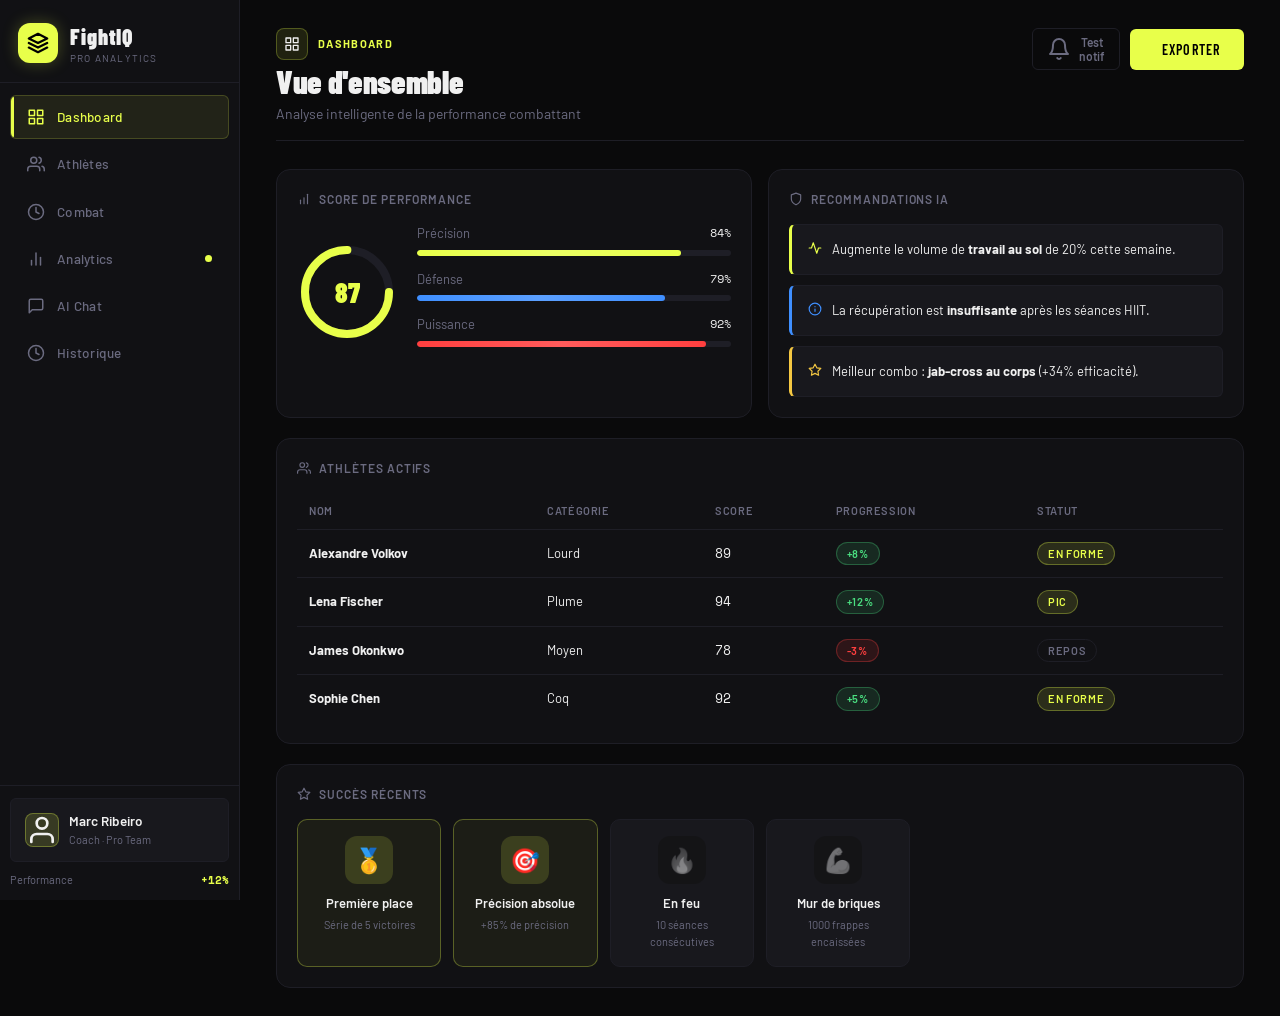
==== commit 1315d3b5: "Update fmt.Println message from 'Hello' to 'Goodbye'" ====
--- a/index.html
+++ b/index.html
@@ -1,2449 +1,1950 @@
 <!DOCTYPE html>
 <html lang="fr">
 <head>
-<meta charset="UTF-8">
-<meta name="viewport" content="width=device-width, initial-scale=1.0">
-<meta name="theme-color" content="#0a0a0b">
-<meta name="description" content="FightIQ Pro - Plateforme d'analyse de performance sportive alimentée par l'IA">
-<title>FightIQ Pro - AI Performance Analytics</title>
-<link rel="preconnect" href="https://fonts.googleapis.com">
-<link rel="preconnect" href="https://fonts.gstatic.com" crossorigin>
-<link href="https://fonts.googleapis.com/css2?family=Barlow:wght@400;500;600;700&family=Barlow+Condensed:wght@700;900&family=Space+Mono:wght@400;700&display=swap" rel="stylesheet">
-<style>
-:root {
-  --bg: #0a0a0b;
-  --surface: #111114;
-  --surface-high: #18181d;
-  --surface-hover: #1e1e24;
-  --border: #1e1e26;
-  --border-high: #2a2a38;
-  --border-hover: #3a3a48;
-  --accent: #e8ff4a;
-  --accent-dim: #c8df2a;
-  --accent-glow: rgba(232, 255, 74, 0.25);
-  --red: #ff3f3f;
-  --blue: #3f8fff;
-  --purple: #9b4fff;
-  --gold: #f5c842;
-  --green: #4ade80;
-  --text: #f0f0f0;
-  --text-muted: #6b6b80;
-  --text-dim: #3a3a4a;
-  --sidebar-width: 260px;
-  --radius-sm: 6px;
-  --radius-md: 10px;
-  --radius-lg: 14px;
-  --shadow-sm: 0 2px 8px rgba(0, 0, 0, 0.3);
-  --shadow-md: 0 8px 32px rgba(0, 0, 0, 0.4);
-  --shadow-lg: 0 16px 48px rgba(0, 0, 0, 0.5);
-  --transition-fast: 0.15s cubic-bezier(0.16, 1, 0.3, 1);
-  --transition-base: 0.25s cubic-bezier(0.16, 1, 0.3, 1);
-  --transition-slow: 0.4s cubic-bezier(0.16, 1, 0.3, 1);
-}
-
-*,
-*::before,
-*::after {
-  box-sizing: border-box;
-  margin: 0;
-  padding: 0;
-}
-
-html {
-  scroll-behavior: smooth;
-  font-size: 16px;
-}
-
-body {
-  background: var(--bg);
-  color: var(--text);
-  font-family: 'Barlow', -apple-system, BlinkMacSystemFont, 'Segoe UI', Roboto, sans-serif;
-  -webkit-font-smoothing: antialiased;
-  -moz-osx-font-smoothing: grayscale;
-  overflow-x: hidden;
-  line-height: 1.6;
-  min-height: 100vh;
-}
-
-/* Scrollbar */
-::-webkit-scrollbar {
-  width: 6px;
-  height: 6px;
-}
-
-::-webkit-scrollbar-track {
-  background: transparent;
-}
-
-::-webkit-scrollbar-thumb {
-  background: var(--border-high);
-  border-radius: 3px;
-}
-
-::-webkit-scrollbar-thumb:hover {
-  background: var(--border-hover);
-}
-
-/* Animations */
-@keyframes fadeInUp {
-  from {
-    opacity: 0;
-    transform: translateY(20px);
-  }
-  to {
-    opacity: 1;
-    transform: translateY(0);
-  }
-}
-
-@keyframes fadeIn {
-  from {
-    opacity: 0;
-  }
-  to {
-    opacity: 1;
-  }
-}
-
-@keyframes scaleIn {
-  from {
-    opacity: 0;
-    transform: scale(0.95);
-  }
-  to {
-    opacity: 1;
-    transform: scale(1);
-  }
-}
-
-@keyframes slideInRight {
-  from {
-    opacity: 0;
-    transform: translateX(30px);
-  }
-  to {
-    opacity: 1;
-    transform: translateX(0);
-  }
-}
-
-@keyframes slideInLeft {
-  from {
-    opacity: 0;
-    transform: translateX(-30px);
-  }
-  to {
-    opacity: 1;
-    transform: translateX(0);
-  }
-}
-
-@keyframes pulseAccent {
-  0%, 100% {
-    box-shadow: 0 0 0 0 var(--accent-glow);
-  }
-  50% {
-    box-shadow: 0 0 0 10px rgba(232, 255, 74, 0);
-  }
-}
-
-@keyframes shimmer {
-  0% {
-    background-position: -200% center;
-  }
-  100% {
-    background-position: 200% center;
-  }
-}
-
-@keyframes drawBar {
-  from {
-    width: 0;
-  }
-}
-
-@keyframes typing {
-  0%, 60%, 100% {
-    opacity: 1;
-  }
-  30% {
-    opacity: 0.3;
-  }
-}
-
-@keyframes float {
-  0%, 100% {
-    transform: translateY(0);
-  }
-  50% {
-    transform: translateY(-5px);
-  }
-}
-
-@keyframes spin {
-  from {
-    transform: rotate(0deg);
-  }
-  to {
-    transform: rotate(360deg);
-  }
-}
-
-/* Animation Classes */
-.fade-in-up {
-  animation: fadeInUp 0.5s var(--transition-slow) forwards;
-  opacity: 0;
-}
-
-.fade-in {
-  animation: fadeIn 0.4s var(--transition-slow) forwards;
-  opacity: 0;
-}
-
-.scale-in {
-  animation: scaleIn 0.4s var(--transition-slow) forwards;
-  opacity: 0;
-}
-
-.slide-in-right {
-  animation: slideInRight 0.4s var(--transition-slow) forwards;
-  opacity: 0;
-}
-
-.slide-in-left {
-  animation: slideInLeft 0.4s var(--transition-slow) forwards;
-  opacity: 0;
-}
-
-/* Stagger delays */
-.stagger-1 { animation-delay: 0.05s; }
-.stagger-2 { animation-delay: 0.1s; }
-.stagger-3 { animation-delay: 0.15s; }
-.stagger-4 { animation-delay: 0.2s; }
-.stagger-5 { animation-delay: 0.25s; }
-.stagger-6 { animation-delay: 0.3s; }
-.stagger-7 { animation-delay: 0.35s; }
-.stagger-8 { animation-delay: 0.4s; }
-
-/* Utility Classes */
-.mono {
-  font-family: 'Space Mono', 'SF Mono', 'Fira Code', monospace;
-}
-
-.sr-only {
-  position: absolute;
-  width: 1px;
-  height: 1px;
-  padding: 0;
-  margin: -1px;
-  overflow: hidden;
-  clip: rect(0, 0, 0, 0);
-  white-space: nowrap;
-  border: 0;
-}
-
-/* App Container */
-.app-container {
-  display: flex;
-  min-height: 100vh;
-}
-
-/* Sidebar */
-.sidebar {
-  width: var(--sidebar-width);
-  background: var(--surface);
-  border-right: 1px solid var(--border);
-  display: flex;
-  flex-direction: column;
-  flex-shrink: 0;
-  position: fixed;
-  top: 0;
-  left: 0;
-  bottom: 0;
-  z-index: 100;
-  transition: transform var(--transition-base);
-}
-
-.sidebar-header {
-  padding: 24px 20px 20px;
-  border-bottom: 1px solid var(--border);
-  display: flex;
-  align-items: center;
-  gap: 14px;
-}
-
-.sidebar-logo {
-  width: 44px;
-  height: 44px;
-  border-radius: 12px;
-  background: var(--accent);
-  display: flex;
-  align-items: center;
-  justify-content: center;
-  flex-shrink: 0;
-  box-shadow: 0 0 20px var(--accent-glow);
-  transition: transform var(--transition-fast);
-}
-
-.sidebar-logo:hover {
-  transform: scale(1.05);
-}
-
-.sidebar-logo svg {
-  width: 24px;
-  height: 24px;
-  color: #000;
-}
-
-.sidebar-brand-container {
-  display: flex;
-  flex-direction: column;
-}
-
-.sidebar-brand {
-  font-family: 'Barlow Condensed', sans-serif;
-  font-weight: 900;
-  font-size: 24px;
-  letter-spacing: 0.02em;
-  line-height: 1.1;
-}
-
-.sidebar-sub {
-  font-size: 10px;
-  color: var(--text-muted);
-  letter-spacing: 0.15em;
-  text-transform: uppercase;
-  margin-top: 2px;
-}
-
-.sidebar-nav {
-  flex: 1;
-  padding: 16px 12px;
-  overflow-y: auto;
-}
-
-.sidebar-nav-section {
-  margin-bottom: 24px;
-}
-
-.sidebar-nav-title {
-  font-size: 10px;
-  font-weight: 600;
-  color: var(--text-dim);
-  letter-spacing: 0.15em;
-  text-transform: uppercase;
-  padding: 0 14px;
-  margin-bottom: 8px;
-}
-
-.sidebar-nav-item {
-  display: flex;
-  align-items: center;
-  gap: 12px;
-  padding: 12px 16px;
-  border-radius: var(--radius-sm);
-  font-size: 14px;
-  font-weight: 500;
-  letter-spacing: 0.01em;
-  color: var(--text-muted);
-  transition: all var(--transition-fast);
-  cursor: pointer;
-  border: 1px solid transparent;
-  margin-bottom: 4px;
-  position: relative;
-  overflow: hidden;
-  text-decoration: none;
-}
-
-.sidebar-nav-item::before {
-  content: '';
-  position: absolute;
-  left: 0;
-  top: 50%;
-  transform: translateY(-50%) scaleY(0);
-  width: 3px;
-  height: 60%;
-  background: var(--accent);
-  border-radius: 0 3px 3px 0;
-  transition: transform var(--transition-fast);
-}
-
-.sidebar-nav-item:hover {
-  color: var(--text);
-  background: var(--surface-hover);
-}
-
-.sidebar-nav-item:hover::before {
-  transform: translateY(-50%) scaleY(0.6);
-}
-
-.sidebar-nav-item.active {
-  color: var(--accent);
-  background: rgba(232, 255, 74, 0.08);
-  border-color: rgba(232, 255, 74, 0.15);
-}
-
-.sidebar-nav-item.active::before {
-  transform: translateY(-50%) scaleY(1);
-}
-
-.sidebar-nav-item svg {
-  width: 20px;
-  height: 20px;
-  flex-shrink: 0;
-}
-
-.sidebar-nav-badge {
-  margin-left: auto;
-  min-width: 20px;
-  height: 20px;
-  padding: 0 6px;
-  border-radius: 10px;
-  background: var(--accent);
-  color: #000;
-  font-size: 11px;
-  font-weight: 700;
-  display: flex;
-  align-items: center;
-  justify-content: center;
-}
-
-.sidebar-nav-dot {
-  margin-left: auto;
-  width: 8px;
-  height: 8px;
-  border-radius: 50%;
-  background: var(--accent);
-  animation: pulseAccent 2s infinite;
-}
-
-.sidebar-footer {
-  padding: 16px 12px;
-  border-top: 1px solid var(--border);
-}
-
-.sidebar-user {
-  padding: 14px 16px;
-  border-radius: var(--radius-md);
-  background: var(--surface-high);
-  border: 1px solid var(--border);
-  display: flex;
-  align-items: center;
-  gap: 12px;
-  cursor: pointer;
-  transition: all var(--transition-fast);
-}
-
-.sidebar-user:hover {
-  border-color: var(--border-high);
-  background: var(--surface-hover);
-}
-
-.sidebar-user-avatar {
-  width: 38px;
-  height: 38px;
-  border-radius: 10px;
-  background: linear-gradient(135deg, rgba(232, 255, 74, 0.2), rgba(232, 255, 74, 0.05));
-  border: 1px solid rgba(232, 255, 74, 0.3);
-  display: flex;
-  align-items: center;
-  justify-content: center;
-  flex-shrink: 0;
-}
-
-.sidebar-user-avatar svg {
-  width: 18px;
-  height: 18px;
-  color: var(--accent);
-}
-
-.sidebar-user-info {
-  flex: 1;
-  min-width: 0;
-}
-
-.sidebar-user-name {
-  font-size: 14px;
-  font-weight: 600;
-  white-space: nowrap;
-  overflow: hidden;
-  text-overflow: ellipsis;
-}
-
-.sidebar-user-role {
-  font-size: 12px;
-  color: var(--text-muted);
-  margin-top: 2px;
-}
-
-.sidebar-user-chevron {
-  color: var(--text-dim);
-  transition: transform var(--transition-fast);
-}
-
-.sidebar-user:hover .sidebar-user-chevron {
-  color: var(--text-muted);
-  transform: translateX(2px);
-}
-
-.sidebar-stats {
-  display: flex;
-  justify-content: space-between;
-  margin-top: 12px;
-  padding: 12px 16px;
-  background: var(--surface-high);
-  border-radius: var(--radius-sm);
-  border: 1px solid var(--border);
-}
-
-.sidebar-stat {
-  text-align: center;
-}
-
-.sidebar-stat-value {
-  font-family: 'Space Mono', monospace;
-  font-size: 16px;
-  font-weight: 700;
-  color: var(--accent);
-}
-
-.sidebar-stat-label {
-  font-size: 10px;
-  color: var(--text-muted);
-  text-transform: uppercase;
-  letter-spacing: 0.1em;
-  margin-top: 2px;
-}
-
-/* Mobile Toggle */
-.mobile-toggle {
-  display: none;
-  position: fixed;
-  top: 16px;
-  left: 16px;
-  z-index: 200;
-  width: 44px;
-  height: 44px;
-  border-radius: 12px;
-  background: var(--surface);
-  border: 1px solid var(--border);
-  align-items: center;
-  justify-content: center;
-  cursor: pointer;
-  box-shadow: var(--shadow-md);
-  transition: all var(--transition-fast);
-}
-
-.mobile-toggle:hover {
-  background: var(--surface-high);
-  border-color: var(--border-high);
-}
-
-.mobile-toggle svg {
-  width: 22px;
-  height: 22px;
-  color: var(--text);
-}
-
-.sidebar-overlay {
-  display: none;
-  position: fixed;
-  inset: 0;
-  background: rgba(0, 0, 0, 0.7);
-  z-index: 99;
-  backdrop-filter: blur(8px);
-  -webkit-backdrop-filter: blur(8px);
-}
-
-/* Main Content */
-.main-content {
-  margin-left: var(--sidebar-width);
-  flex: 1;
-  padding: 32px 40px;
-  overflow-y: auto;
-  min-height: 100vh;
-  transition: margin-left var(--transition-base);
-}
-
-/* Main Header */
-.main-header {
-  display: flex;
-  align-items: flex-start;
-  justify-content: space-between;
-  margin-bottom: 32px;
-  padding-bottom: 24px;
-  border-bottom: 1px solid var(--border);
-  flex-wrap: wrap;
-  gap: 20px;
-}
-
-.main-header-left {
-  display: flex;
-  flex-direction: column;
-  gap: 8px;
-}
-
-.main-header-top {
-  display: flex;
-  align-items: center;
-  gap: 12px;
-}
-
-.main-header-icon {
-  width: 36px;
-  height: 36px;
-  border-radius: 10px;
-  background: rgba(232, 255, 74, 0.1);
-  border: 1px solid rgba(232, 255, 74, 0.25);
-  display: flex;
-  align-items: center;
-  justify-content: center;
-}
-
-.main-header-icon svg {
-  width: 18px;
-  height: 18px;
-  color: var(--accent);
-}
-
-.main-header-label {
-  font-size: 11px;
-  color: var(--accent);
-  font-weight: 700;
-  letter-spacing: 0.15em;
-  text-transform: uppercase;
-}
-
-.main-header h1 {
-  font-family: 'Barlow Condensed', sans-serif;
-  font-weight: 900;
-  font-size: 36px;
-  letter-spacing: -0.01em;
-  line-height: 1.1;
-}
-
-.main-header-sub {
-  color: var(--text-muted);
-  font-size: 15px;
-  max-width: 500px;
-}
-
-.main-header-actions {
-  display: flex;
-  gap: 12px;
-  align-items: center;
-  flex-wrap: wrap;
-}
-
-/* Cards */
-.card {
-  background: var(--surface);
-  border: 1px solid var(--border);
-  border-radius: var(--radius-lg);
-  padding: 24px;
-  transition: all var(--transition-fast);
-}
-
-.card:hover {
-  border-color: var(--border-high);
-}
-
-.card-hover {
-  cursor: pointer;
-}
-
-.card-hover:hover {
-  border-color: var(--border-hover);
-  background: var(--surface-hover);
-  transform: translateY(-3px);
-  box-shadow: var(--shadow-md);
-}
-
-.card-title {
-  font-size: 12px;
-  color: var(--text-muted);
-  font-weight: 600;
-  letter-spacing: 0.1em;
-  text-transform: uppercase;
-  margin-bottom: 20px;
-  display: flex;
-  align-items: center;
-  gap: 10px;
-}
-
-.card-title svg {
-  width: 16px;
-  height: 16px;
-}
-
-.card-header {
-  display: flex;
-  align-items: center;
-  justify-content: space-between;
-  margin-bottom: 20px;
-}
-
-.card-header .card-title {
-  margin-bottom: 0;
-}
-
-/* Buttons */
-.btn {
-  cursor: pointer;
-  border: none;
-  background: none;
-  font-family: inherit;
-  display: inline-flex;
-  align-items: center;
-  gap: 8px;
-  font-size: 14px;
-  font-weight: 600;
-  transition: all var(--transition-fast);
-  position: relative;
-  overflow: hidden;
-  justify-content: center;
-  text-decoration: none;
-}
-
-.btn:disabled {
-  opacity: 0.5;
-  cursor: not-allowed;
-  pointer-events: none;
-}
-
-.btn-primary {
-  background: var(--accent);
-  color: #000;
-  font-family: 'Barlow Condensed', sans-serif;
-  letter-spacing: 0.1em;
-  text-transform: uppercase;
-  padding: 14px 28px;
-  border-radius: var(--radius-sm);
-  font-size: 15px;
-  font-weight: 700;
-}
-
-.btn-primary:hover {
-  background: var(--accent-dim);
-  transform: translateY(-2px);
-  box-shadow: 0 8px 24px var(--accent-glow);
-}
-
-.btn-primary:active {
-  transform: translateY(0);
-}
-
-.btn-secondary {
-  background: var(--surface-high);
-  color: var(--text);
-  border: 1px solid var(--border);
-  padding: 12px 24px;
-  border-radius: var(--radius-sm);
-}
-
-.btn-secondary:hover {
-  background: var(--surface-hover);
-  border-color: var(--border-high);
-}
-
-.btn-ghost {
-  border: 1px solid var(--border);
-  color: var(--text-muted);
-  padding: 12px 24px;
-  border-radius: var(--radius-sm);
-}
-
-.btn-ghost:hover {
-  border-color: var(--border-hover);
-  color: var(--text);
-  background: var(--surface-hover);
-}
-
-.btn-icon {
-  width: 40px;
-  height: 40px;
-  border-radius: var(--radius-sm);
-  border: 1px solid var(--border);
-  color: var(--text-muted);
-  display: inline-flex;
-  align-items: center;
-  justify-content: center;
-  padding: 0;
-}
-
-.btn-icon:hover {
-  border-color: var(--border-high);
-  color: var(--text);
-  background: var(--surface-hover);
-}
-
-.btn-icon svg {
-  width: 18px;
-  height: 18px;
-}
-
-.btn-sm {
-  padding: 8px 16px;
-  font-size: 13px;
-}
-
-.btn-lg {
-  padding: 16px 32px;
-  font-size: 16px;
-}
-
-/* Badges */
-.badge {
-  display: inline-flex;
-  align-items: center;
-  gap: 6px;
-  padding: 4px 12px;
-  border-radius: 20px;
-  font-size: 11px;
-  font-weight: 600;
-  letter-spacing: 0.08em;
-  text-transform: uppercase;
-  line-height: 1.4;
-}
-
-.badge-accent {
-  background: rgba(232, 255, 74, 0.12);
-  color: var(--accent);
-  border: 1px solid rgba(232, 255, 74, 0.3);
-}
-
-.badge-red {
-  background: rgba(255, 63, 63, 0.12);
-  color: var(--red);
-  border: 1px solid rgba(255, 63, 63, 0.3);
-}
-
-.badge-blue {
-  background: rgba(63, 143, 255, 0.12);
-  color: var(--blue);
-  border: 1px solid rgba(63, 143, 255, 0.3);
-}
-
-.badge-purple {
-  background: rgba(155, 79, 255, 0.12);
-  color: var(--purple);
-  border: 1px solid rgba(155, 79, 255, 0.3);
-}
-
-.badge-gold {
-  background: rgba(245, 200, 66, 0.12);
-  color: var(--gold);
-  border: 1px solid rgba(245, 200, 66, 0.3);
-}
-
-.badge-green {
-  background: rgba(74, 222, 128, 0.12);
-  color: var(--green);
-  border: 1px solid rgba(74, 222, 128, 0.3);
-}
-
-.badge-muted {
-  background: transparent;
-  color: var(--text-muted);
-  border: 1px solid var(--border);
-}
-
-/* Form Elements */
-input,
-textarea,
-select {
-  font-family: inherit;
-  background: var(--surface-high);
-  border: 1px solid var(--border);
-  border-radius: var(--radius-sm);
-  color: var(--text);
-  font-size: 14px;
-  padding: 12px 16px;
-  outline: none;
-  transition: all var(--transition-fast);
-  width: 100%;
-}
-
-input:hover,
-textarea:hover,
-select:hover {
-  border-color: var(--border-high);
-}
-
-input:focus,
-textarea:focus,
-select:focus {
-  border-color: var(--accent);
-  box-shadow: 0 0 0 3px rgba(232, 255, 74, 0.1);
-}
-
-input::placeholder,
-textarea::placeholder {
-  color: var(--text-dim);
-}
-
-textarea {
-  resize: vertical;
-  min-height: 100px;
-}
-
-select {
-  cursor: pointer;
-  appearance: none;
-  background-image: url("data:image/svg+xml,%3Csvg xmlns='http://www.w3.org/2000/svg' width='16' height='16' viewBox='0 0 24 24' fill='none' stroke='%236b6b80' stroke-width='2' stroke-linecap='round' stroke-linejoin='round'%3E%3Cpolyline points='6 9 12 15 18 9'%3E%3C/polyline%3E%3C/svg%3E");
-  background-repeat: no-repeat;
-  background-position: right 12px center;
-  padding-right: 40px;
-}
-
-.form-group {
-  margin-bottom: 20px;
-}
-
-.form-label {
-  display: block;
-  font-size: 13px;
-  font-weight: 600;
-  color: var(--text-muted);
-  margin-bottom: 8px;
-  letter-spacing: 0.05em;
-}
-
-.form-hint {
-  font-size: 12px;
-  color: var(--text-dim);
-  margin-top: 6px;
-}
-
-/* Range Input */
-.range-input {
-  -webkit-appearance: none;
-  appearance: none;
-  width: 100%;
-  height: 6px;
-  background: var(--border);
-  border-radius: 3px;
-  outline: none;
-  padding: 0;
-}
-
-.range-input::-webkit-slider-thumb {
-  -webkit-appearance: none;
-  appearance: none;
-  width: 20px;
-  height: 20px;
-  border-radius: 50%;
-  background: var(--accent);
-  cursor: pointer;
-  box-shadow: 0 0 0 4px rgba(232, 255, 74, 0.2);
-  transition: all var(--transition-fast);
-}
-
-.range-input::-webkit-slider-thumb:hover {
-  transform: scale(1.1);
-}
-
-.range-input::-moz-range-thumb {
-  width: 20px;
-  height: 20px;
-  border-radius: 50%;
-  background: var(--accent);
-  cursor: pointer;
-  border: none;
-  box-shadow: 0 0 0 4px rgba(232, 255, 74, 0.2);
-}
-
-/* Progress Bar */
-.progress-bar {
-  height: 4px;
-  background: var(--border);
-  border-radius: 2px;
-  overflow: hidden;
-}
-
-.progress-fill {
-  height: 100%;
-  background: linear-gradient(90deg, var(--accent), var(--accent-dim));
-  border-radius: 2px;
-  transition: width 0.6s cubic-bezier(0.16, 1, 0.3, 1);
-  position: relative;
-  overflow: hidden;
-}
-
-.progress-fill::after {
-  content: '';
-  position: absolute;
-  inset: 0;
-  background: linear-gradient(90deg, transparent, rgba(255, 255, 255, 0.3), transparent);
-  background-size: 200% 100%;
-  animation: shimmer 2s infinite;
-}
-
-/* Stat Bar */
-.stat-bar-container {
-  margin-bottom: 16px;
-}
-
-.stat-bar-header {
-  display: flex;
-  justify-content: space-between;
-  align-items: center;
-  margin-bottom: 8px;
-}
-
-.stat-bar-label {
-  font-size: 13px;
-  color: var(--text-muted);
-}
-
-.stat-bar-value {
-  font-family: 'Space Mono', monospace;
-  font-size: 13px;
-  font-weight: 700;
-}
-
-.stat-bar-track {
-  height: 8px;
-  background: var(--border);
-  border-radius: 4px;
-  overflow: hidden;
-}
-
-.stat-bar-fill {
-  height: 100%;
-  border-radius: 4px;
-  animation: drawBar 1s cubic-bezier(0.16, 1, 0.3, 1) forwards;
-  position: relative;
-  overflow: hidden;
-}
-
-.stat-bar-fill::after {
-  content: '';
-  position: absolute;
-  inset: 0;
-  background: linear-gradient(90deg, transparent, rgba(255, 255, 255, 0.2), transparent);
-  background-size: 200% 100%;
-  animation: shimmer 2s infinite;
-}
-
-/* Score Ring */
-.score-ring {
-  position: relative;
-  display: flex;
-  align-items: center;
-  justify-content: center;
-}
-
-.score-ring svg {
-  transform: rotate(-90deg);
-}
-
-.score-ring-bg {
-  fill: none;
-  stroke: var(--border);
-}
-
-.score-ring-progress {
-  fill: none;
-  stroke-linecap: round;
-  transition: stroke-dashoffset 1s cubic-bezier(0.16, 1, 0.3, 1);
-}
-
-.score-ring-content {
-  position: absolute;
-  text-align: center;
-}
-
-.score-ring-value {
-  font-family: 'Barlow Condensed', sans-serif;
-  font-weight: 900;
-  font-size: 32px;
-  line-height: 1;
-  color: var(--accent);
-}
-
-.score-ring-label {
-  font-size: 11px;
-  color: var(--text-muted);
-  text-transform: uppercase;
-  letter-spacing: 0.12em;
-  margin-top: 4px;
-}
-
-/* Insight Card */
-.insight-card {
-  background: var(--surface-high);
-  border: 1px solid var(--border);
-  border-left: 4px solid;
-  border-radius: var(--radius-sm);
-  padding: 16px 18px;
-  display: flex;
-  gap: 12px;
-  align-items: flex-start;
-  transition: all var(--transition-fast);
-  margin-bottom: 12px;
-}
-
-.insight-card:last-child {
-  margin-bottom: 0;
-}
-
-.insight-card:hover {
-  background: var(--surface-hover);
-  transform: translateX(4px);
-}
-
-.insight-card-icon {
-  flex-shrink: 0;
-  margin-top: 2px;
-}
-
-.insight-card-icon svg {
-  width: 16px;
-  height: 16px;
-}
-
-.insight-card-content {
-  flex: 1;
-}
-
-.insight-card-text {
-  font-size: 14px;
-  color: var(--text);
-  line-height: 1.6;
-}
-
-.insight-card-meta {
-  font-size: 12px;
-  color: var(--text-muted);
-  margin-top: 6px;
-}
-
-/* Upload Zone */
-.upload-zone {
-  border: 2px dashed var(--border);
-  border-radius: var(--radius-lg);
-  padding: 56px 32px;
-  text-align: center;
-  transition: all var(--transition-base);
-  cursor: pointer;
-  position: relative;
-  overflow: hidden;
-}
-
-.upload-zone::before {
-  content: '';
-  position: absolute;
-  inset: 0;
-  background: radial-gradient(circle at center, rgba(232, 255, 74, 0.05), transparent 70%);
-  opacity: 0;
-  transition: opacity var(--transition-base);
-}
-
-.upload-zone:hover,
-.upload-zone.drag-over {
-  border-color: var(--accent);
-  background: rgba(232, 255, 74, 0.03);
-}
-
-.upload-zone:hover::before,
-.upload-zone.drag-over::before {
-  opacity: 1;
-}
-
-.upload-zone-icon {
-  width: 80px;
-  height: 80px;
-  border-radius: 20px;
-  background: rgba(232, 255, 74, 0.1);
-  border: 1px solid rgba(232, 255, 74, 0.25);
-  display: flex;
-  align-items: center;
-  justify-content: center;
-  margin: 0 auto 20px;
-  transition: all var(--transition-base);
-}
-
-.upload-zone:hover .upload-zone-icon {
-  transform: scale(1.08);
-  box-shadow: 0 0 30px var(--accent-glow);
-}
-
-.upload-zone-icon svg {
-  width: 36px;
-  height: 36px;
-  color: var(--accent);
-}
-
-.upload-zone-title {
-  font-size: 18px;
-  font-weight: 600;
-  margin-bottom: 8px;
-}
-
-.upload-zone-text {
-  font-size: 14px;
-  color: var(--text-muted);
-  margin-bottom: 16px;
-}
-
-.upload-zone-formats {
-  font-size: 12px;
-  color: var(--text-dim);
-}
-
-/* Tabs */
-.tab-group {
-  display: flex;
-  gap: 0;
-  border-bottom: 1px solid var(--border);
-  margin-bottom: 24px;
-  overflow-x: auto;
-}
-
-.tab {
-  padding: 14px 24px;
-  font-size: 13px;
-  font-weight: 600;
-  letter-spacing: 0.08em;
-  text-transform: uppercase;
-  color: var(--text-muted);
-  border-bottom: 2px solid transparent;
-  transition: all var(--transition-fast);
-  cursor: pointer;
-  background: none;
-  border-top: none;
-  border-left: none;
-  border-right: none;
-  white-space: nowrap;
-  position: relative;
-}
-
-.tab:hover {
-  color: var(--text);
-}
-
-.tab.active {
-  color: var(--accent);
-  border-bottom-color: var(--accent);
-}
-
-/* Data Table */
-.table-container {
-  overflow-x: auto;
-}
-
-.data-table {
-  width: 100%;
-  border-collapse: collapse;
-  font-size: 14px;
-}
-
-.data-table th {
-  text-align: left;
-  padding: 14px 16px;
-  color: var(--text-muted);
-  font-weight: 600;
-  letter-spacing: 0.08em;
-  text-transform: uppercase;
-  font-size: 11px;
-  border-bottom: 1px solid var(--border);
-  white-space: nowrap;
-}
-
-.data-table td {
-  padding: 16px;
-  border-bottom: 1px solid var(--border);
-  vertical-align: middle;
-}
-
-.data-table tr {
-  transition: background var(--transition-fast);
-}
-
-.data-table tbody tr:hover {
-  background: var(--surface-hover);
-}
-
-.data-table tbody tr:last-child td {
-  border-bottom: none;
-}
-
-/* Chat */
-.chat-container {
-  display: flex;
-  flex-direction: column;
-  height: calc(100vh - 200px);
-  min-height: 500px;
-}
-
-.chat-messages {
-  flex: 1;
-  overflow-y: auto;
-  margin-bottom: 20px;
-  display: flex;
-  flex-direction: column;
-  gap: 16px;
-  padding-right: 8px;
-}
-
-.chat-message {
-  display: flex;
-  gap: 12px;
-  max-width: 80%;
-  animation: fadeInUp 0.3s ease forwards;
-}
-
-.chat-message.user {
-  align-self: flex-end;
-  flex-direction: row-reverse;
-}
-
-.chat-message-avatar {
-  width: 36px;
-  height: 36px;
-  border-radius: 10px;
-  display: flex;
-  align-items: center;
-  justify-content: center;
-  flex-shrink: 0;
-  align-self: flex-end;
-}
-
-.chat-message-avatar.assistant {
-  background: rgba(232, 255, 74, 0.15);
-  border: 1px solid rgba(232, 255, 74, 0.3);
-}
-
-.chat-message-avatar.user {
-  background: rgba(63, 143, 255, 0.15);
-  border: 1px solid rgba(63, 143, 255, 0.3);
-}
-
-.chat-message-avatar svg {
-  width: 16px;
-  height: 16px;
-}
-
-.chat-message-avatar.assistant svg {
-  color: var(--accent);
-}
-
-.chat-message-avatar.user svg {
-  color: var(--blue);
-}
-
-.chat-message-bubble {
-  padding: 14px 18px;
-  border-radius: 16px;
-  font-size: 14px;
-  line-height: 1.6;
-  color: var(--text);
-  white-space: pre-wrap;
-}
-
-.chat-message-bubble.assistant {
-  background: var(--surface-high);
-  border: 1px solid var(--border);
-  border-radius: 6px 16px 16px 16px;
-}
-
-.chat-message-bubble.user {
-  background: rgba(63, 143, 255, 0.12);
-  border: 1px solid rgba(63, 143, 255, 0.25);
-  border-radius: 16px 16px 6px 16px;
-}
-
-.chat-typing {
-  display: flex;
-  gap: 6px;
-  padding: 14px 18px;
-  background: var(--surface-high);
-  border: 1px solid var(--border);
-  border-radius: 6px 16px 16px 16px;
-  width: fit-content;
-  align-items: center;
-}
-
-.chat-typing-dot {
-  width: 8px;
-  height: 8px;
-  border-radius: 50%;
-  background: var(--accent);
-  animation: typing 1.4s ease-in-out infinite;
-}
-
-.chat-typing-dot:nth-child(2) {
-  animation-delay: 0.2s;
-}
-
-.chat-typing-dot:nth-child(3) {
-  animation-delay: 0.4s;
-}
-
-.chat-suggestions {
-  display: flex;
-  gap: 8px;
-  flex-wrap: wrap;
-  margin-bottom: 16px;
-}
-
-.suggestion-chip {
-  padding: 8px 16px;
-  border-radius: 20px;
-  font-size: 13px;
-  border: 1px solid var(--border);
-  color: var(--text-muted);
-  background: transparent;
-  cursor: pointer;
-  transition: all var(--transition-fast);
-  white-space: nowrap;
-}
-
-.suggestion-chip:hover {
-  border-color: var(--accent);
-  color: var(--accent);
-  background: rgba(232, 255, 74, 0.05);
-}
-
-.chat-input-container {
-  display: flex;
-  gap: 12px;
-  padding: 16px;
-  background: var(--surface-high);
-  border: 1px solid var(--border);
-  border-radius: var(--radius-md);
-  align-items: center;
-}
-
-.chat-input-container input {
-  flex: 1;
-  background: transparent;
-  border: none;
-  padding: 0;
-  font-size: 14px;
-}
-
-.chat-input-container input:focus {
-  box-shadow: none;
-  border: none;
-}
-
-.chat-send-btn {
-  width: 40px;
-  height: 40px;
-  border-radius: 10px;
-  background: var(--accent);
-  border: none;
-  display: flex;
-  align-items: center;
-  justify-content: center;
-  cursor: pointer;
-  transition: all var(--transition-fast);
-}
-
-.chat-send-btn:hover {
-  background: var(--accent-dim);
-  transform: scale(1.05);
-}
-
-.chat-send-btn svg {
-  width: 18px;
-  height: 18px;
-  color: #000;
-}
-
-/* Notifications */
-.notification-container {
-  position: fixed;
-  bottom: 24px;
-  right: 24px;
-  z-index: 1000;
-  display: flex;
-  flex-direction: column;
-  gap: 10px;
-  max-width: 400px;
-}
-
-.notification {
-  background: var(--surface);
-  border: 1px solid var(--border);
-  border-radius: var(--radius-md);
-  padding: 16px 20px;
-  display: flex;
-  align-items: flex-start;
-  gap: 14px;
-  font-size: 14px;
-  box-shadow: var(--shadow-lg);
-  animation: slideInRight 0.4s ease forwards;
-  backdrop-filter: blur(12px);
-  -webkit-backdrop-filter: blur(12px);
-}
-
-.notification-icon {
-  flex-shrink: 0;
-  width: 20px;
-  height: 20px;
-}
-
-.notification-content {
-  flex: 1;
-}
-
-.notification-title {
-  font-weight: 600;
-  margin-bottom: 4px;
-}
-
-.notification-message {
-  color: var(--text-muted);
-  font-size: 13px;
-}
-
-.notification-close {
-  color: var(--text-muted);
-  cursor: pointer;
-  padding: 4px;
-  border-radius: 6px;
-  transition: all var(--transition-fast);
-  background: none;
-  border: none;
-}
-
-.notification-close:hover {
-  color: var(--text);
-  background: var(--surface-hover);
-}
-
-.notification-close svg {
-  width: 16px;
-  height: 16px;
-}
-
-.notification.success .notification-icon {
-  color: var(--green);
-}
-
-.notification.error .notification-icon {
-  color: var(--red);
-}
-
-.notification.warning .notification-icon {
-  color: var(--gold);
-}
-
-.notification.info .notification-icon {
-  color: var(--blue);
-}
-
-/* Skeleton Loading */
-.skeleton {
-  background: linear-gradient(90deg, var(--surface-high) 25%, var(--border) 50%, var(--surface-high) 75%);
-  background-size: 200% 100%;
-  animation: shimmer 1.5s infinite;
-  border-radius: var(--radius-sm);
-}
-
-.skeleton-text {
-  height: 14px;
-  margin-bottom: 8px;
-}
-
-.skeleton-text:last-child {
-  width: 60%;
-}
-
-.skeleton-avatar {
-  width: 40px;
-  height: 40px;
-  border-radius: 10px;
-}
-
-.skeleton-card {
-  height: 120px;
-}
-
-/* Achievements */
-.achievement-grid {
-  display: grid;
-  grid-template-columns: repeat(auto-fill, minmax(160px, 1fr));
-  gap: 16px;
-}
-
-.achievement-card {
-  background: var(--surface-high);
-  border: 1px solid var(--border);
-  border-radius: var(--radius-md);
-  padding: 20px;
-  text-align: center;
-  transition: all var(--transition-fast);
-}
-
-.achievement-card:hover {
-  border-color: var(--border-high);
-  transform: translateY(-3px);
-}
-
-.achievement-card.unlocked {
-  border-color: rgba(232, 255, 74, 0.3);
-  background: rgba(232, 255, 74, 0.05);
-}
-
-.achievement-icon {
-  width: 56px;
-  height: 56px;
-  border-radius: 14px;
-  display: flex;
-  align-items: center;
-  justify-content: center;
-  margin: 0 auto 12px;
-  font-size: 28px;
-}
-
-.achievement-card.unlocked .achievement-icon {
-  background: rgba(232, 255, 74, 0.15);
-}
-
-.achievement-card.locked .achievement-icon {
-  background: var(--surface);
-  filter: grayscale(1);
-  opacity: 0.4;
-}
-
-.achievement-name {
-  font-size: 14px;
-  font-weight: 600;
-  margin-bottom: 6px;
-}
-
-.achievement-desc {
-  font-size: 12px;
-  color: var(--text-muted);
-  line-height: 1.4;
-}
-
-/* Calendar */
-.calendar-header {
-  display: flex;
-  justify-content: space-between;
-  align-items: center;
-  margin-bottom: 20px;
-}
-
-.calendar-title {
-  font-size: 18px;
-  font-weight: 700;
-}
-
-.calendar-nav {
-  display: flex;
-  gap: 8px;
-}
-
-.calendar-weekdays {
-  display: grid;
-  grid-template-columns: repeat(7, 1fr);
-  gap: 4px;
-  margin-bottom: 8px;
-}
-
-.calendar-weekday {
-  text-align: center;
-  font-size: 11px;
-  font-weight: 600;
-  color: var(--text-muted);
-  text-transform: uppercase;
-  letter-spacing: 0.1em;
-  padding: 8px;
-}
-
-.calendar-grid {
-  display: grid;
-  grid-template-columns: repeat(7, 1fr);
-  gap: 4px;
-}
-
-.calendar-day {
-  aspect-ratio: 1;
-  display: flex;
-  flex-direction: column;
-  align-items: center;
-  justify-content: center;
-  border-radius: var(--radius-sm);
-  font-size: 14px;
-  cursor: pointer;
-  transition: all var(--transition-fast);
-  border: 1px solid transparent;
-  position: relative;
-}
-
-.calendar-day:hover {
-  background: var(--surface-hover);
-}
-
-.calendar-day.other-month {
-  color: var(--text-dim);
-}
-
-.calendar-day.has-session {
-  background: rgba(232, 255, 74, 0.08);
-  border-color: rgba(232, 255, 74, 0.2);
-}
-
-.calendar-day.has-session:hover {
-  background: rgba(232, 255, 74, 0.15);
-}
-
-.calendar-day.today {
-  border-color: var(--accent);
-  font-weight: 700;
-}
-
-.calendar-day-number {
-  font-size: 14px;
-}
-
-.calendar-day-dot {
-  width: 6px;
-  height: 6px;
-  border-radius: 50%;
-  background: var(--accent);
-  margin-top: 4px;
-  position: absolute;
-  bottom: 6px;
-}
-
-/* Grid Layouts */
-.grid {
-  display: grid;
-  gap: 16px;
-}
-
-.grid-2 {
-  grid-template-columns: repeat(2, 1fr);
-}
-
-.grid-3 {
-  grid-template-columns: repeat(3, 1fr);
-}
-
-.grid-4 {
-  grid-template-columns: repeat(4, 1fr);
-}
-
-.grid-5 {
-  grid-template-columns: repeat(5, 1fr);
-}
-
-.grid-auto {
-  grid-template-columns: repeat(auto-fit, minmax(280px, 1fr));
-}
-
-/* Stats Grid */
-.stats-grid {
-  display: grid;
-  grid-template-columns: repeat(auto-fit, minmax(200px, 1fr));
-  gap: 16px;
-  margin-bottom: 24px;
-}
-
-.stat-card {
-  background: var(--surface);
-  border: 1px solid var(--border);
-  border-radius: var(--radius-md);
-  padding: 20px;
-  transition: all var(--transition-fast);
-}
-
-.stat-card:hover {
-  border-color: var(--border-high);
-  transform: translateY(-2px);
-}
-
-.stat-card-header {
-  display: flex;
-  align-items: center;
-  justify-content: space-between;
-  margin-bottom: 12px;
-}
-
-.stat-card-label {
-  font-size: 12px;
-  color: var(--text-muted);
-  text-transform: uppercase;
-  letter-spacing: 0.1em;
-}
-
-.stat-card-icon {
-  width: 32px;
-  height: 32px;
-  border-radius: 8px;
-  display: flex;
-  align-items: center;
-  justify-content: center;
-}
-
-.stat-card-icon svg {
-  width: 16px;
-  height: 16px;
-}
-
-.stat-card-value {
-  font-family: 'Barlow Condensed', sans-serif;
-  font-size: 32px;
-  font-weight: 900;
-  line-height: 1;
-  margin-bottom: 6px;
-}
-
-.stat-card-change {
-  font-size: 13px;
-  display: flex;
-  align-items: center;
-  gap: 4px;
-}
-
-.stat-card-change.positive {
-  color: var(--green);
-}
-
-.stat-card-change.negative {
-  color: var(--red);
-}
-
-.stat-card-change svg {
-  width: 14px;
-  height: 14px;
-}
-
-/* Fighter Comparison */
-.comparison-container {
-  display: grid;
-  grid-template-columns: 1fr auto 1fr;
-  gap: 32px;
-  align-items: start;
-}
-
-.fighter-card {
-  text-align: center;
-}
-
-.fighter-avatar {
-  width: 120px;
-  height: 120px;
-  border-radius: 20px;
-  margin: 0 auto 16px;
-  display: flex;
-  align-items: center;
-  justify-content: center;
-  font-size: 48px;
-  border: 2px solid;
-}
-
-.fighter-card.red .fighter-avatar {
-  background: rgba(255, 63, 63, 0.1);
-  border-color: rgba(255, 63, 63, 0.3);
-}
-
-.fighter-card.blue .fighter-avatar {
-  background: rgba(63, 143, 255, 0.1);
-  border-color: rgba(63, 143, 255, 0.3);
-}
-
-.fighter-name {
-  font-family: 'Barlow Condensed', sans-serif;
-  font-size: 24px;
-  font-weight: 900;
-  margin-bottom: 4px;
-}
-
-.fighter-record {
-  font-family: 'Space Mono', monospace;
-  font-size: 14px;
-  color: var(--text-muted);
-  margin-bottom: 8px;
-}
-
-.vs-badge {
-  background: var(--surface-high);
-  border: 2px solid var(--border);
-  border-radius: 50%;
-  width: 60px;
-  height: 60px;
-  display: flex;
-  align-items: center;
-  justify-content: center;
-  font-family: 'Barlow Condensed', sans-serif;
-  font-size: 20px;
-  font-weight: 900;
-  color: var(--text-muted);
-  align-self: center;
-}
-
-.comparison-stats {
-  margin-top: 32px;
-}
-
-.comparison-stat {
-  display: grid;
-  grid-template-columns: 1fr auto 1fr;
-  gap: 16px;
-  align-items: center;
-  margin-bottom: 16px;
-}
-
-.comparison-bar {
-  height: 8px;
-  background: var(--border);
-  border-radius: 4px;
-  overflow: hidden;
-}
-
-.comparison-bar.left {
-  direction: rtl;
-}
-
-.comparison-bar-fill {
-  height: 100%;
-  border-radius: 4px;
-  transition: width 0.8s cubic-bezier(0.16, 1, 0.3, 1);
-}
-
-.comparison-bar-fill.red {
-  background: linear-gradient(90deg, var(--red), rgba(255, 63, 63, 0.6));
-}
-
-.comparison-bar-fill.blue {
-  background: linear-gradient(90deg, rgba(63, 143, 255, 0.6), var(--blue));
-}
-
-.comparison-label {
-  font-size: 12px;
-  font-weight: 600;
-  color: var(--text-muted);
-  text-transform: uppercase;
-  letter-spacing: 0.1em;
-  text-align: center;
-  white-space: nowrap;
-}
-
-.comparison-value {
-  font-family: 'Space Mono', monospace;
-  font-size: 14px;
-  font-weight: 700;
-}
-
-.comparison-value.left {
-  text-align: right;
-}
-
-.comparison-value.right {
-  text-align: left;
-}
-
-/* Modal */
-.modal-overlay {
-  position: fixed;
-  inset: 0;
-  background: rgba(0, 0, 0, 0.8);
-  display: flex;
-  align-items: center;
-  justify-content: center;
-  z-index: 1000;
-  padding: 24px;
-  opacity: 0;
-  visibility: hidden;
-  transition: all var(--transition-base);
-  backdrop-filter: blur(8px);
-  -webkit-backdrop-filter: blur(8px);
-}
-
-.modal-overlay.open {
-  opacity: 1;
-  visibility: visible;
-}
-
-.modal {
-  background: var(--surface);
-  border: 1px solid var(--border);
-  border-radius: var(--radius-lg);
-  max-width: 560px;
-  width: 100%;
-  max-height: 90vh;
-  overflow-y: auto;
-  transform: scale(0.95);
-  transition: transform var(--transition-base);
-}
-
-.modal-overlay.open .modal {
-  transform: scale(1);
-}
-
-.modal-header {
-  display: flex;
-  align-items: center;
-  justify-content: space-between;
-  padding: 24px;
-  border-bottom: 1px solid var(--border);
-}
-
-.modal-title {
-  font-size: 20px;
-  font-weight: 700;
-}
-
-.modal-close {
-  width: 36px;
-  height: 36px;
-  border-radius: 10px;
-  display: flex;
-  align-items: center;
-  justify-content: center;
-  color: var(--text-muted);
-  cursor: pointer;
-  transition: all var(--transition-fast);
-  background: none;
-  border: none;
-}
-
-.modal-close:hover {
-  color: var(--text);
-  background: var(--surface-hover);
-}
-
-.modal-body {
-  padding: 24px;
-}
-
-.modal-footer {
-  display: flex;
-  justify-content: flex-end;
-  gap: 12px;
-  padding: 20px 24px;
-  border-top: 1px solid var(--border);
-}
-
-/* Tooltip */
-.tooltip {
-  position: relative;
-}
-
-.tooltip::after {
-  content: attr(data-tooltip);
-  position: absolute;
-  bottom: 100%;
-  left: 50%;
-  transform: translateX(-50%) translateY(-8px);
-  padding: 8px 12px;
-  background: var(--surface-high);
-  border: 1px solid var(--border);
-  border-radius: var(--radius-sm);
-  font-size: 12px;
-  white-space: nowrap;
-  opacity: 0;
-  visibility: hidden;
-  transition: all var(--transition-fast);
-  pointer-events: none;
-  z-index: 100;
-}
-
-.tooltip:hover::after {
-  opacity: 1;
-  visibility: visible;
-  transform: translateX(-50%) translateY(-4px);
-}
-
-/* Empty State */
-.empty-state {
-  text-align: center;
-  padding: 60px 24px;
-}
-
-.empty-state-icon {
-  width: 80px;
-  height: 80px;
-  border-radius: 20px;
-  background: var(--surface-high);
-  border: 1px solid var(--border);
-  display: flex;
-  align-items: center;
-  justify-content: center;
-  margin: 0 auto 20px;
-}
-
-.empty-state-icon svg {
-  width: 36px;
-  height: 36px;
-  color: var(--text-dim);
-}
-
-.empty-state-title {
-  font-size: 18px;
-  font-weight: 600;
-  margin-bottom: 8px;
-}
-
-.empty-state-text {
-  font-size: 14px;
-  color: var(--text-muted);
-  max-width: 320px;
-  margin: 0 auto 24px;
-}
-
-/* Loader */
-.loader {
-  width: 40px;
-  height: 40px;
-  border: 3px solid var(--border);
-  border-top-color: var(--accent);
-  border-radius: 50%;
-  animation: spin 0.8s linear infinite;
-}
-
-.loader-container {
-  display: flex;
-  align-items: center;
-  justify-content: center;
-  padding: 60px;
-}
-
-/* Responsive */
-@media (max-width: 1200px) {
-  .main-content {
-    padding: 28px 32px;
-  }
-  
-  .grid-5 {
-    grid-template-columns: repeat(4, 1fr);
-  }
-}
-
-@media (max-width: 1024px) {
-  .main-content {
-    padding: 24px;
-  }
-  
-  .comparison-container {
-    grid-template-columns: 1fr;
-    gap: 24px;
-  }
-  
-  .vs-badge {
-    margin: 0 auto;
-  }
-  
-  .grid-4 {
-    grid-template-columns: repeat(2, 1fr);
-  }
-  
-  .grid-5 {
-    grid-template-columns: repeat(3, 1fr);
-  }
-}
-
-@media (max-width: 768px) {
-  .sidebar {
-    transform: translateX(-100%);
-  }
-  
-  .sidebar.open {
-    transform: translateX(0);
-  }
-  
-  .main-content {
-    margin-left: 0;
-    padding: 20px 16px;
-    padding-top: 80px;
-  }
-  
-  .mobile-toggle {
-    display: flex;
-  }
-  
-  .sidebar-overlay.open {
-    display: block;
-  }
-  
-  .main-header {
-    flex-direction: column;
-    gap: 16px;
-    align-items: flex-start;
-  }
-  
-  .main-header h1 {
-    font-size: 28px;
-  }
-  
-  .main-header-actions {
-    width: 100%;
-  }
-  
-  .grid-2,
-  .grid-3,
-  .grid-4,
-  .grid-5 {
-    grid-template-columns: 1fr;
-  }
-  
-  .notification-container {
-    left: 16px;
-    right: 16px;
-    max-width: none;
-  }
-  
-  .chat-container {
-    height: calc(100vh - 180px);
-  }
-  
-  .chat-message {
-    max-width: 90%;
-  }
-  
-  .comparison-stat {
-    grid-template-columns: 1fr;
-    gap: 8px;
-    text-align: center;
-  }
-  
-  .comparison-bar.left {
-    direction: ltr;
-  }
-}
-
-@media (max-width: 480px) {
-  .main-content {
-    padding: 16px 12px;
-    padding-top: 76px;
-  }
-  
-  .card {
-    padding: 16px;
-  }
-  
-  .main-header h1 {
-    font-size: 24px;
-  }
-  
-  .upload-zone {
-    padding: 40px 20px;
-  }
-  
-  .btn-primary {
-    width: 100%;
-  }
-  
-  .stats-grid {
-    grid-template-columns: 1fr;
-  }
-}
-
-/* Reduced Motion */
-@media (prefers-reduced-motion: reduce) {
-  *,
-  *::before,
-  *::after {
-    animation-duration: 0.01ms !important;
-    animation-iteration-count: 1 !important;
-    transition-duration: 0.01ms !important;
-    scroll-behavior: auto !important;
-  }
-}
-
-/* Focus Styles */
-:focus-visible {
-  outline: 2px solid var(--accent);
-  outline-offset: 2px;
-}
-
-button:focus:not(:focus-visible),
-input:focus:not(:focus-visible) {
-  outline: none;
-}
-
-/* Selection */
-::selection {
-  background: rgba(232, 255, 74, 0.3);
-  color: var(--text);
-}
-
-/* Print Styles */
-@media print {
-  .sidebar,
-  .mobile-toggle,
-  .notification-container,
-  .chat-input-container,
-  .btn {
-    display: none !important;
-  }
-  
-  .main-content {
-    margin-left: 0;
-    padding: 20px;
-  }
-  
-  .card {
-    break-inside: avoid;
-    border: 1px solid #ccc;
-  }
-  
-  body {
-    background: white;
-    color: black;
-  }
-}
-
-/* High Contrast Mode */
-@media (prefers-contrast: high) {
-  :root {
-    --border: #444;
-    --border-high: #666;
-    --text-muted: #999;
-  }
-}
-</style>
+    <meta charset="UTF-8" />
+    <meta name="viewport" content="width=device-width, initial-scale=1.0" />
+    <meta name="theme-color" content="#0a0a0b" />
+    <title>FightIQ Pro — AI Performance Analytics</title>
+    <link href="https://fonts.googleapis.com/css2?family=Barlow:wght@400;500;600;700;900&family=Barlow+Condensed:wght@700;900&family=Space+Mono&display=swap" rel="stylesheet" />
+    <style>
+        /* ===== RESET & VARIABLES ===== */
+        :root {
+            --bg: #0a0a0b;
+            --surface: #111114;
+            --surface-high: #18181d;
+            --surface-hover: #1e1e24;
+            --border: #1e1e26;
+            --border-high: #2a2a38;
+            --border-hover: #3a3a48;
+            --accent: #e8ff4a;
+            --accent-dim: #c8df2a;
+            --accent-glow: rgba(232, 255, 74, 0.25);
+            --red: #ff3f3f;
+            --blue: #3f8fff;
+            --purple: #9b4fff;
+            --gold: #f5c842;
+            --green: #4ade80;
+            --text: #f0f0f0;
+            --text-muted: #6b6b80;
+            --text-dim: #3a3a4a;
+            --sidebar-width: 240px;
+            --radius-sm: 6px;
+            --radius-md: 10px;
+            --radius-lg: 14px;
+            --shadow-sm: 0 2px 8px rgba(0, 0, 0, 0.3);
+            --shadow-md: 0 8px 32px rgba(0, 0, 0, 0.4);
+            --transition-fast: 0.15s cubic-bezier(0.16, 1, 0.3, 1);
+            --transition-base: 0.25s cubic-bezier(0.16, 1, 0.3, 1);
+            --transition-slow: 0.4s cubic-bezier(0.16, 1, 0.3, 1);
+        }
+
+        *,
+        *::before,
+        *::after {
+            box-sizing: border-box;
+            margin: 0;
+            padding: 0;
+        }
+        html {
+            scroll-behavior: smooth;
+        }
+        body {
+            background: var(--bg);
+            color: var(--text);
+            font-family: 'Barlow', -apple-system, BlinkMacSystemFont, 'Segoe UI', sans-serif;
+            -webkit-font-smoothing: antialiased;
+            overflow-x: hidden;
+            line-height: 1.5;
+        }
+        ::-webkit-scrollbar {
+            width: 5px;
+            height: 5px;
+        }
+        ::-webkit-scrollbar-track {
+            background: transparent;
+        }
+        ::-webkit-scrollbar-thumb {
+            background: var(--border);
+            border-radius: 3px;
+        }
+
+        /* ===== KEYFRAMES ===== */
+        @keyframes fade-in-up {
+            from {
+                opacity: 0;
+                transform: translateY(16px);
+            }
+            to {
+                opacity: 1;
+                transform: translateY(0);
+            }
+        }
+        @keyframes scale-in {
+            from {
+                opacity: 0;
+                transform: scale(0.92);
+            }
+            to {
+                opacity: 1;
+                transform: scale(1);
+            }
+        }
+        @keyframes slide-in-right {
+            from {
+                opacity: 0;
+                transform: translateX(24px);
+            }
+            to {
+                opacity: 1;
+                transform: translateX(0);
+            }
+        }
+        @keyframes pulse-accent {
+            0%,
+            100% {
+                box-shadow: 0 0 0 0 var(--accent-glow);
+            }
+            50% {
+                box-shadow: 0 0 0 12px rgba(232, 255, 74, 0);
+            }
+        }
+        @keyframes shimmer {
+            0% {
+                background-position: -200% center;
+            }
+            100% {
+                background-position: 200% center;
+            }
+        }
+        @keyframes draw-bar {
+            from {
+                width: 0%;
+            }
+        }
+        @keyframes blink {
+            0%,
+            100% {
+                opacity: 1;
+            }
+            50% {
+                opacity: 0.3;
+            }
+        }
+
+        /* ===== UTILITY ===== */
+        .fade-in-up {
+            animation: fade-in-up 0.5s var(--transition-slow) forwards;
+            opacity: 0;
+        }
+        .scale-in {
+            animation: scale-in 0.4s var(--transition-slow) forwards;
+            opacity: 0;
+        }
+        .slide-in-right {
+            animation: slide-in-right 0.4s var(--transition-slow) forwards;
+            opacity: 0;
+        }
+        .stagger-1 {
+            animation-delay: 0.04s;
+        }
+        .stagger-2 {
+            animation-delay: 0.08s;
+        }
+        .stagger-3 {
+            animation-delay: 0.12s;
+        }
+        .stagger-4 {
+            animation-delay: 0.16s;
+        }
+        .stagger-5 {
+            animation-delay: 0.20s;
+        }
+        .stagger-6 {
+            animation-delay: 0.24s;
+        }
+        .mono {
+            font-family: 'Space Mono', 'SF Mono', 'Fira Code', monospace;
+        }
+
+        /* ===== LAYOUT ===== */
+        .app-container {
+            display: flex;
+            min-height: 100vh;
+        }
+
+        /* ---------- SIDEBAR ---------- */
+        .sidebar {
+            width: var(--sidebar-width);
+            background: var(--surface);
+            border-right: 1px solid var(--border);
+            display: flex;
+            flex-direction: column;
+            flex-shrink: 0;
+            position: fixed;
+            top: 0;
+            left: 0;
+            bottom: 0;
+            z-index: 100;
+            transition: transform var(--transition-base);
+        }
+        .sidebar-header {
+            padding: 20px 18px 16px;
+            border-bottom: 1px solid var(--border);
+            display: flex;
+            align-items: center;
+            gap: 12px;
+        }
+        .sidebar-logo {
+            width: 40px;
+            height: 40px;
+            border-radius: 12px;
+            background: var(--accent);
+            display: flex;
+            align-items: center;
+            justify-content: center;
+            flex-shrink: 0;
+            box-shadow: 0 0 16px var(--accent-glow);
+        }
+        .sidebar-logo svg {
+            width: 22px;
+            height: 22px;
+        }
+        .sidebar-brand {
+            font-family: 'Barlow Condensed', sans-serif;
+            font-weight: 900;
+            font-size: 22px;
+            letter-spacing: 0.04em;
+        }
+        .sidebar-sub {
+            font-size: 10px;
+            color: var(--text-muted);
+            letter-spacing: 0.12em;
+            text-transform: uppercase;
+            margin-top: -2px;
+        }
+        .sidebar-nav {
+            flex: 1;
+            padding: 12px 10px;
+            overflow-y: auto;
+        }
+        .sidebar-nav-item {
+            display: flex;
+            align-items: center;
+            gap: 12px;
+            padding: 11px 16px;
+            border-radius: var(--radius-sm);
+            font-size: 13.5px;
+            font-weight: 500;
+            letter-spacing: 0.02em;
+            color: var(--text-muted);
+            transition: all var(--transition-fast);
+            cursor: pointer;
+            border: 1px solid transparent;
+            margin-bottom: 3px;
+            position: relative;
+            overflow: hidden;
+        }
+        .sidebar-nav-item::before {
+            content: '';
+            position: absolute;
+            left: 0;
+            top: 0;
+            bottom: 0;
+            width: 3px;
+            background: var(--accent);
+            border-radius: 0 2px 2px 0;
+            transform: scaleY(0);
+            transition: transform var(--transition-fast);
+        }
+        .sidebar-nav-item:hover {
+            color: var(--text);
+            background: var(--surface-hover);
+        }
+        .sidebar-nav-item:hover::before {
+            transform: scaleY(0.6);
+        }
+        .sidebar-nav-item.active {
+            color: var(--accent);
+            background: rgba(232, 255, 74, 0.08);
+            border-color: rgba(232, 255, 74, 0.18);
+        }
+        .sidebar-nav-item.active::before {
+            transform: scaleY(1);
+        }
+        .sidebar-nav-item svg {
+            width: 18px;
+            height: 18px;
+            flex-shrink: 0;
+        }
+        .sidebar-nav-badge {
+            margin-left: auto;
+            width: 7px;
+            height: 7px;
+            border-radius: 50%;
+            background: var(--accent);
+            animation: pulse-accent 2.5s infinite;
+        }
+        .sidebar-footer {
+            padding: 12px 10px;
+            border-top: 1px solid var(--border);
+        }
+        .sidebar-user {
+            padding: 12px 14px;
+            border-radius: var(--radius-sm);
+            background: var(--surface-high);
+            border: 1px solid var(--border);
+            display: flex;
+            align-items: center;
+            gap: 10px;
+        }
+        .sidebar-user-avatar {
+            width: 34px;
+            height: 34px;
+            border-radius: 8px;
+            background: rgba(232, 255, 74, 0.15);
+            border: 1px solid rgba(232, 255, 74, 0.3);
+            display: flex;
+            align-items: center;
+            justify-content: center;
+            flex-shrink: 0;
+        }
+        .sidebar-user-name {
+            font-size: 13.5px;
+            font-weight: 600;
+        }
+        .sidebar-user-role {
+            font-size: 11px;
+            color: var(--text-muted);
+            margin-top: 1px;
+        }
+        .sidebar-stats {
+            display: flex;
+            justify-content: space-between;
+            margin-top: 10px;
+            font-size: 11px;
+            color: var(--text-muted);
+        }
+        .sidebar-stats span:last-child {
+            font-family: 'Space Mono';
+            color: var(--accent);
+            font-weight: 700;
+        }
+
+        /* ---------- MOBILE TOGGLE ---------- */
+        .mobile-toggle {
+            display: none;
+            position: fixed;
+            top: 16px;
+            left: 16px;
+            z-index: 200;
+            width: 40px;
+            height: 40px;
+            border-radius: 10px;
+            background: var(--surface-high);
+            border: 1px solid var(--border);
+            align-items: center;
+            justify-content: center;
+            cursor: pointer;
+            box-shadow: var(--shadow-md);
+        }
+        .mobile-toggle svg {
+            width: 20px;
+            height: 20px;
+        }
+        .sidebar-overlay {
+            display: none;
+            position: fixed;
+            inset: 0;
+            background: rgba(0, 0, 0, 0.6);
+            z-index: 99;
+            backdrop-filter: blur(4px);
+        }
+
+        /* ---------- MAIN CONTENT ---------- */
+        .main-content {
+            margin-left: var(--sidebar-width);
+            flex: 1;
+            padding: 28px 36px;
+            overflow-y: auto;
+            min-height: 100vh;
+            transition: margin-left var(--transition-base);
+        }
+        .main-header {
+            display: flex;
+            align-items: flex-start;
+            justify-content: space-between;
+            margin-bottom: 28px;
+            padding-bottom: 16px;
+            border-bottom: 1px solid var(--border);
+            flex-wrap: wrap;
+            gap: 16px;
+        }
+        .main-header-left {
+            display: flex;
+            align-items: center;
+            gap: 10px;
+        }
+        .main-header-icon {
+            width: 32px;
+            height: 32px;
+            border-radius: 8px;
+            background: rgba(232, 255, 74, 0.1);
+            border: 1px solid rgba(232, 255, 74, 0.25);
+            display: flex;
+            align-items: center;
+            justify-content: center;
+        }
+        .main-header-icon svg {
+            width: 16px;
+            height: 16px;
+        }
+        .main-header-label {
+            font-size: 11px;
+            color: var(--accent);
+            font-weight: 700;
+            letter-spacing: 0.12em;
+            text-transform: uppercase;
+        }
+        .main-header h1 {
+            font-family: 'Barlow Condensed', sans-serif;
+            font-weight: 900;
+            font-size: 32px;
+            letter-spacing: -0.01em;
+            line-height: 1.1;
+            margin-top: 4px;
+        }
+        .main-header-sub {
+            color: var(--text-muted);
+            margin-top: 4px;
+            font-size: 14px;
+        }
+        .main-header-actions {
+            display: flex;
+            gap: 10px;
+            align-items: center;
+            flex-wrap: wrap;
+        }
+
+        /* ===== COMPONENTS ===== */
+        .card {
+            background: var(--surface);
+            border: 1px solid var(--border);
+            border-radius: var(--radius-lg);
+            padding: 20px;
+            transition: all var(--transition-fast);
+        }
+        .card:hover {
+            border-color: var(--border-hover);
+        }
+        .card-hover {
+            transition: all var(--transition-fast);
+            cursor: pointer;
+        }
+        .card-hover:hover {
+            border-color: var(--border-high);
+            background: var(--surface-hover);
+            transform: translateY(-2px);
+            box-shadow: var(--shadow-md);
+        }
+        .card-title {
+            font-size: 12px;
+            color: var(--text-muted);
+            font-weight: 600;
+            letter-spacing: 0.08em;
+            text-transform: uppercase;
+            margin-bottom: 16px;
+            display: flex;
+            align-items: center;
+            gap: 8px;
+        }
+        .card-title svg {
+            width: 14px;
+            height: 14px;
+        }
+
+        .btn {
+            cursor: pointer;
+            border: none;
+            background: none;
+            font-family: inherit;
+            display: inline-flex;
+            align-items: center;
+            gap: 8px;
+            font-size: 13.5px;
+            font-weight: 600;
+            transition: all var(--transition-fast);
+            position: relative;
+            overflow: hidden;
+            justify-content: center;
+        }
+        .btn-primary {
+            background: var(--accent);
+            color: #000;
+            font-family: 'Barlow Condensed', sans-serif;
+            letter-spacing: 0.08em;
+            text-transform: uppercase;
+            padding: 12px 24px;
+            border-radius: var(--radius-sm);
+            font-size: 14px;
+        }
+        .btn-primary:hover {
+            background: var(--accent-dim);
+            transform: translateY(-1px);
+            box-shadow: 0 8px 24px var(--accent-glow);
+        }
+        .btn-primary:active {
+            transform: translateY(0);
+        }
+        .btn-primary:disabled {
+            opacity: 0.4;
+            cursor: not-allowed;
+            transform: none;
+            box-shadow: none;
+        }
+        .btn-ghost {
+            border: 1px solid var(--border);
+            color: var(--text-muted);
+            padding: 10px 20px;
+            border-radius: var(--radius-sm);
+            font-size: 13px;
+        }
+        .btn-ghost:hover {
+            border-color: var(--border-high);
+            color: var(--text);
+            background: var(--surface-hover);
+        }
+        .btn-icon {
+            width: 36px;
+            height: 36px;
+            border-radius: var(--radius-sm);
+            border: 1px solid var(--border);
+            color: var(--text-muted);
+            display: inline-flex;
+            align-items: center;
+            justify-content: center;
+            padding: 0;
+        }
+        .btn-icon:hover {
+            border-color: var(--border-high);
+            color: var(--text);
+            background: var(--surface-hover);
+        }
+        .btn-icon svg {
+            width: 16px;
+            height: 16px;
+        }
+        .btn-sm {
+            padding: 6px 14px;
+            font-size: 12px;
+        }
+
+        .badge {
+            display: inline-flex;
+            align-items: center;
+            gap: 5px;
+            padding: 3px 10px;
+            border-radius: 20px;
+            font-size: 11px;
+            font-weight: 600;
+            letter-spacing: 0.06em;
+            text-transform: uppercase;
+            line-height: 1.4;
+        }
+        .badge-accent {
+            background: rgba(232, 255, 74, 0.12);
+            color: var(--accent);
+            border: 1px solid rgba(232, 255, 74, 0.3);
+        }
+        .badge-red {
+            background: rgba(255, 63, 63, 0.12);
+            color: var(--red);
+            border: 1px solid rgba(255, 63, 63, 0.3);
+        }
+        .badge-blue {
+            background: rgba(63, 143, 255, 0.12);
+            color: var(--blue);
+            border: 1px solid rgba(63, 143, 255, 0.3);
+        }
+        .badge-purple {
+            background: rgba(155, 79, 255, 0.12);
+            color: var(--purple);
+            border: 1px solid rgba(155, 79, 255, 0.3);
+        }
+        .badge-gold {
+            background: rgba(245, 200, 66, 0.12);
+            color: var(--gold);
+            border: 1px solid rgba(245, 200, 66, 0.3);
+        }
+        .badge-green {
+            background: rgba(74, 222, 128, 0.12);
+            color: var(--green);
+            border: 1px solid rgba(74, 222, 128, 0.3);
+        }
+        .badge-muted {
+            background: transparent;
+            color: var(--text-muted);
+            border: 1px solid var(--border);
+        }
+
+        input,
+        textarea,
+        select {
+            font-family: inherit;
+            background: var(--surface-high);
+            border: 1px solid var(--border);
+            border-radius: var(--radius-sm);
+            color: var(--text);
+            font-size: 14px;
+            padding: 10px 14px;
+            outline: none;
+            transition: all var(--transition-fast);
+            width: 100%;
+        }
+        input:focus,
+        textarea:focus,
+        select:focus {
+            border-color: var(--accent);
+            box-shadow: 0 0 0 3px rgba(232, 255, 74, 0.1);
+        }
+        input::placeholder {
+            color: var(--text-dim);
+        }
+
+        .progress-bar {
+            height: 3px;
+            background: var(--border);
+            border-radius: 2px;
+            overflow: hidden;
+        }
+        .progress-fill {
+            height: 100%;
+            background: linear-gradient(90deg, var(--accent), var(--accent-dim));
+            border-radius: 2px;
+            transition: width 0.6s cubic-bezier(0.16, 1, 0.3, 1);
+            position: relative;
+            overflow: hidden;
+        }
+        .progress-fill::after {
+            content: '';
+            position: absolute;
+            inset: 0;
+            background: linear-gradient(90deg, transparent, rgba(255, 255, 255, 0.2), transparent);
+            animation: shimmer 2s infinite;
+        }
+
+        .stat-bar-container {
+            margin-bottom: 14px;
+        }
+        .stat-bar-header {
+            display: flex;
+            justify-content: space-between;
+            margin-bottom: 6px;
+            font-size: 13px;
+        }
+        .stat-bar-label {
+            color: var(--text-muted);
+        }
+        .stat-bar-value {
+            font-family: 'Space Mono';
+            font-size: 12px;
+        }
+        .stat-bar-track {
+            height: 6px;
+            background: var(--border);
+            border-radius: 3px;
+            overflow: hidden;
+        }
+        .stat-bar-fill {
+            height: 100%;
+            border-radius: 3px;
+            animation: draw-bar 1.2s cubic-bezier(0.16, 1, 0.3, 1) forwards;
+            position: relative;
+            overflow: hidden;
+        }
+        .stat-bar-fill::after {
+            content: '';
+            position: absolute;
+            inset: 0;
+            background: linear-gradient(90deg, transparent, rgba(255, 255, 255, 0.15), transparent);
+            animation: shimmer 2s infinite;
+        }
+
+        .score-ring {
+            position: relative;
+            display: flex;
+            align-items: center;
+            justify-content: center;
+        }
+        .score-ring-value {
+            position: absolute;
+            text-align: center;
+            font-family: 'Barlow Condensed', sans-serif;
+            font-weight: 900;
+            font-size: 28px;
+            line-height: 1;
+            color: var(--accent);
+        }
+        .score-ring-label {
+            font-size: 10px;
+            color: var(--text-muted);
+            text-transform: uppercase;
+            letter-spacing: 0.1em;
+            margin-top: 2px;
+        }
+
+        .insight-card {
+            background: var(--surface-high);
+            border: 1px solid var(--border);
+            border-left: 3px solid;
+            border-radius: var(--radius-sm);
+            padding: 14px 16px;
+            animation: fade-in-up 0.4s ease forwards;
+            display: flex;
+            gap: 10px;
+            align-items: flex-start;
+            transition: all var(--transition-fast);
+        }
+        .insight-card:hover {
+            background: var(--surface-hover);
+            transform: translateX(2px);
+        }
+        .insight-card svg {
+            width: 14px;
+            height: 14px;
+            flex-shrink: 0;
+            margin-top: 2px;
+        }
+        .insight-card-text {
+            font-size: 13px;
+            color: var(--text);
+            line-height: 1.6;
+        }
+
+        .upload-zone {
+            border: 2px dashed var(--border);
+            border-radius: var(--radius-lg);
+            padding: 48px;
+            text-align: center;
+            transition: all var(--transition-base);
+            cursor: pointer;
+            position: relative;
+            overflow: hidden;
+        }
+        .upload-zone::before {
+            content: '';
+            position: absolute;
+            inset: 0;
+            background: radial-gradient(circle at center, rgba(232, 255, 74, 0.03), transparent 70%);
+            opacity: 0;
+            transition: opacity var(--transition-base);
+        }
+        .upload-zone:hover,
+        .upload-zone.drag-over {
+            border-color: var(--accent);
+            background: rgba(232, 255, 74, 0.04);
+        }
+        .upload-zone:hover::before,
+        .upload-zone.drag-over::before {
+            opacity: 1;
+        }
+        .upload-zone-icon {
+            width: 72px;
+            height: 72px;
+            border-radius: 18px;
+            background: rgba(232, 255, 74, 0.1);
+            border: 1px solid rgba(232, 255, 74, 0.25);
+            display: flex;
+            align-items: center;
+            justify-content: center;
+            margin: 0 auto 16px;
+            transition: all var(--transition-base);
+        }
+        .upload-zone:hover .upload-zone-icon {
+            transform: scale(1.05);
+        }
+        .upload-zone-icon svg {
+            width: 32px;
+            height: 32px;
+        }
+
+        .tab-group {
+            display: flex;
+            gap: 4px;
+            border-bottom: 1px solid var(--border);
+            margin-bottom: 20px;
+        }
+        .tab {
+            padding: 10px 20px;
+            font-size: 13px;
+            font-weight: 600;
+            letter-spacing: 0.05em;
+            text-transform: uppercase;
+            color: var(--text-muted);
+            border-bottom: 2px solid transparent;
+            transition: all var(--transition-fast);
+            cursor: pointer;
+            background: none;
+            border-top: none;
+            border-left: none;
+            border-right: none;
+        }
+        .tab:hover {
+            color: var(--text);
+        }
+        .tab.active {
+            color: var(--accent);
+            border-bottom-color: var(--accent);
+        }
+
+        .data-table {
+            width: 100%;
+            border-collapse: collapse;
+            font-size: 13px;
+        }
+        .data-table th {
+            text-align: left;
+            padding: 10px 12px;
+            color: var(--text-muted);
+            font-weight: 600;
+            letter-spacing: 0.06em;
+            text-transform: uppercase;
+            font-size: 11px;
+            border-bottom: 1px solid var(--border);
+        }
+        .data-table td {
+            padding: 12px;
+            border-bottom: 1px solid var(--border);
+        }
+        .data-table tr {
+            transition: background var(--transition-fast);
+        }
+        .data-table tr:hover {
+            background: var(--surface-hover);
+        }
+        .data-table tr:last-child td {
+            border-bottom: none;
+        }
+
+        /* ---------- CHAT ---------- */
+        .chat-container {
+            display: flex;
+            flex-direction: column;
+            height: calc(100vh - 180px);
+            min-height: 400px;
+        }
+        .chat-messages {
+            flex: 1;
+            overflow-y: auto;
+            margin-bottom: 16px;
+            display: flex;
+            flex-direction: column;
+            gap: 12px;
+            padding-right: 8px;
+        }
+        .chat-message {
+            display: flex;
+            gap: 10px;
+            max-width: 85%;
+            animation: fade-in-up 0.3s ease forwards;
+        }
+        .chat-message.user {
+            align-self: flex-end;
+            flex-direction: row-reverse;
+        }
+        .chat-message-avatar {
+            width: 32px;
+            height: 32px;
+            border-radius: 8px;
+            display: flex;
+            align-items: center;
+            justify-content: center;
+            flex-shrink: 0;
+            align-self: flex-end;
+        }
+        .chat-message-avatar.assistant {
+            background: rgba(232, 255, 74, 0.15);
+            border: 1px solid rgba(232, 255, 74, 0.3);
+        }
+        .chat-message-avatar.user {
+            background: rgba(63, 143, 255, 0.15);
+            border: 1px solid rgba(63, 143, 255, 0.3);
+        }
+        .chat-message-avatar svg {
+            width: 14px;
+            height: 14px;
+        }
+        .chat-message-bubble {
+            padding: 12px 16px;
+            border-radius: 14px;
+            font-size: 14px;
+            line-height: 1.6;
+            color: var(--text);
+            white-space: pre-wrap;
+        }
+        .chat-message-bubble.assistant {
+            background: var(--surface-high);
+            border: 1px solid var(--border);
+            border-radius: 4px 14px 14px 14px;
+        }
+        .chat-message-bubble.user {
+            background: rgba(63, 143, 255, 0.12);
+            border: 1px solid rgba(63, 143, 255, 0.25);
+            border-radius: 14px 14px 4px 14px;
+        }
+        .chat-typing {
+            display: flex;
+            gap: 4px;
+            padding: 12px 16px;
+            background: var(--surface-high);
+            border: 1px solid var(--border);
+            border-radius: 4px 14px 14px 14px;
+            width: fit-content;
+        }
+        .chat-typing-dot {
+            width: 6px;
+            height: 6px;
+            border-radius: 50%;
+            background: var(--accent);
+            opacity: 0.7;
+            animation: blink 1.4s step-end infinite;
+        }
+        .chat-typing-dot:nth-child(2) {
+            animation-delay: 0.2s;
+        }
+        .chat-typing-dot:nth-child(3) {
+            animation-delay: 0.4s;
+        }
+        .chat-input-container {
+            display: flex;
+            gap: 10px;
+            padding: 12px;
+            background: var(--surface-high);
+            border: 1px solid var(--border);
+            border-radius: var(--radius-md);
+        }
+        .chat-input-container input {
+            flex: 1;
+            background: transparent;
+            border: none;
+            padding: 0;
+            font-size: 14px;
+            color: var(--text);
+        }
+        .chat-input-container input:focus {
+            box-shadow: none;
+            border: none;
+        }
+
+        .suggestion-chip {
+            padding: 6px 14px;
+            border-radius: 20px;
+            font-size: 12px;
+            border: 1px solid var(--border);
+            color: var(--text-muted);
+            background: transparent;
+            cursor: pointer;
+            transition: all var(--transition-fast);
+            white-space: nowrap;
+        }
+        .suggestion-chip:hover {
+            border-color: var(--accent);
+            color: var(--accent);
+            background: rgba(232, 255, 74, 0.05);
+        }
+
+        /* ---------- NOTIFICATIONS ---------- */
+        .notification-container {
+            position: fixed;
+            bottom: 24px;
+            right: 24px;
+            z-index: 1000;
+            display: flex;
+            flex-direction: column;
+            gap: 8px;
+            max-width: 360px;
+        }
+        .notification {
+            background: var(--surface);
+            border: 1px solid var(--border);
+            border-radius: var(--radius-md);
+            padding: 14px 18px;
+            display: flex;
+            align-items: center;
+            gap: 12px;
+            font-size: 14px;
+            box-shadow: var(--shadow-md);
+            animation: slide-in-right 0.4s ease forwards;
+            backdrop-filter: blur(10px);
+        }
+        .notification-dot {
+            width: 8px;
+            height: 8px;
+            border-radius: 50%;
+            flex-shrink: 0;
+            box-shadow: 0 0 8px currentColor;
+        }
+        .notification-close {
+            margin-left: auto;
+            color: var(--text-muted);
+            cursor: pointer;
+            padding: 2px;
+            border-radius: 4px;
+            transition: all var(--transition-fast);
+        }
+        .notification-close:hover {
+            color: var(--text);
+            background: var(--surface-hover);
+        }
+
+        .skeleton {
+            background: linear-gradient(90deg, var(--surface-high) 25%, var(--border) 50%, var(--surface-high) 75%);
+            background-size: 200% 100%;
+            animation: shimmer 1.5s infinite;
+            border-radius: var(--radius-sm);
+        }
+
+        .achievement-grid {
+            display: grid;
+            grid-template-columns: repeat(auto-fill, minmax(140px, 1fr));
+            gap: 12px;
+        }
+        .achievement-card {
+            background: var(--surface-high);
+            border: 1px solid var(--border);
+            border-radius: var(--radius-md);
+            padding: 16px;
+            text-align: center;
+            transition: all var(--transition-fast);
+        }
+        .achievement-card:hover {
+            border-color: var(--border-high);
+            transform: translateY(-2px);
+        }
+        .achievement-card.unlocked {
+            border-color: rgba(232, 255, 74, 0.3);
+            background: rgba(232, 255, 74, 0.05);
+        }
+        .achievement-icon {
+            width: 48px;
+            height: 48px;
+            border-radius: 12px;
+            display: flex;
+            align-items: center;
+            justify-content: center;
+            margin: 0 auto 10px;
+            font-size: 24px;
+        }
+        .achievement-card.unlocked .achievement-icon {
+            background: rgba(232, 255, 74, 0.15);
+        }
+        .achievement-card.locked .achievement-icon {
+            background: var(--surface);
+            filter: grayscale(1);
+            opacity: 0.5;
+        }
+        .achievement-name {
+            font-size: 13px;
+            font-weight: 600;
+            margin-bottom: 4px;
+        }
+        .achievement-desc {
+            font-size: 11px;
+            color: var(--text-muted);
+        }
+
+        .calendar-grid {
+            display: grid;
+            grid-template-columns: repeat(7, 1fr);
+            gap: 4px;
+        }
+        .calendar-day {
+            aspect-ratio: 1;
+            display: flex;
+            flex-direction: column;
+            align-items: center;
+            justify-content: center;
+            border-radius: var(--radius-sm);
+            font-size: 13px;
+            cursor: pointer;
+            transition: all var(--transition-fast);
+            border: 1px solid transparent;
+        }
+        .calendar-day:hover {
+            background: var(--surface-hover);
+        }
+        .calendar-day.has-session {
+            background: rgba(232, 255, 74, 0.08);
+            border-color: rgba(232, 255, 74, 0.2);
+        }
+        .calendar-day.has-session:hover {
+            background: rgba(232, 255, 74, 0.15);
+        }
+        .calendar-day.today {
+            border-color: var(--accent);
+            font-weight: 700;
+        }
+        .calendar-day-number {
+            font-size: 14px;
+        }
+        .calendar-day-dot {
+            width: 5px;
+            height: 5px;
+            border-radius: 50%;
+            background: var(--accent);
+            margin-top: 3px;
+        }
+
+        /* ===== GRID LAYOUTS ===== */
+        .grid-2 {
+            display: grid;
+            grid-template-columns: repeat(2, 1fr);
+            gap: 16px;
+        }
+        .grid-3 {
+            display: grid;
+            grid-template-columns: repeat(3, 1fr);
+            gap: 12px;
+        }
+        .grid-4 {
+            display: grid;
+            grid-template-columns: repeat(4, 1fr);
+            gap: 12px;
+        }
+        .grid-5 {
+            display: grid;
+            grid-template-columns: repeat(5, 1fr);
+            gap: 12px;
+        }
+
+        /* ===== RESPONSIVE ===== */
+        @media (max-width: 1024px) {
+            .main-content {
+                padding: 20px 24px;
+            }
+            .grid-4 {
+                grid-template-columns: repeat(2, 1fr);
+            }
+            .grid-5 {
+                grid-template-columns: repeat(3, 1fr);
+            }
+        }
+        @media (max-width: 768px) {
+            .sidebar {
+                transform: translateX(-100%);
+            }
+            .sidebar.open {
+                transform: translateX(0);
+            }
+            .main-content {
+                margin-left: 0;
+                padding: 16px;
+                padding-top: 72px;
+            }
+            .mobile-toggle {
+                display: flex;
+            }
+            .sidebar-overlay.open {
+                display: block;
+            }
+            .main-header {
+                flex-direction: column;
+                gap: 12px;
+                align-items: flex-start;
+            }
+            .main-header-actions {
+                width: 100%;
+            }
+            .grid-2,
+            .grid-3,
+            .grid-4,
+            .grid-5 {
+                grid-template-columns: 1fr;
+            }
+            .notification-container {
+                left: 16px;
+                right: 16px;
+                max-width: none;
+            }
+            .chat-container {
+                height: calc(100vh - 160px);
+            }
+        }
+        @media (max-width: 480px) {
+            .card {
+                padding: 16px;
+            }
+            .main-header h1 {
+                font-size: 24px;
+            }
+            .upload-zone {
+                padding: 32px 20px;
+            }
+        }
+
+        @media (prefers-reduced-motion: reduce) {
+            *,
+            *::before,
+            *::after {
+                animation-duration: 0.01ms !important;
+                animation-iteration-count: 1 !important;
+                transition-duration: 0.01ms !important;
+            }
+        }
+
+        :focus-visible {
+            outline: 2px solid var(--accent);
+            outline-offset: 2px;
+            border-radius: 4px;
+        }
+        ::selection {
+            background: rgba(232, 255, 74, 0.3);
+            color: var(--text);
+        }
+
+        @media print {
+            .sidebar,
+            .mobile-toggle,
+            .notification-container,
+            .chat-input-container {
+                display: none !important;
+            }
+            .main-content {
+                margin-left: 0;
+                padding: 20px;
+            }
+            .card {
+                break-inside: avoid;
+                border: 1px solid #ccc;
+            }
+            body {
+                background: white;
+                color: black;
+            }
+        }
+    </style>
+    <base target="_blank" />
 </head>
 <body>
-<div class="app-container">
-  <!-- Mobile Toggle -->
-  <button class="mobile-toggle" id="mobileToggle" aria-label="Toggle sidebar">
-    <svg xmlns="http://www.w3.org/2000/svg" viewBox="0 0 24 24" fill="none" stroke="currentColor" stroke-width="2" stroke-linecap="round" stroke-linejoin="round">
-      <line x1="3" y1="12" x2="21" y2="12"></line>
-      <line x1="3" y1="6" x2="21" y2="6"></line>
-      <line x1="3" y1="18" x2="21" y2="18"></line>
-    </svg>
-  </button>
-  
-  <!-- Sidebar Overlay -->
-  <div class="sidebar-overlay" id="sidebarOverlay"></div>
-  
-  <!-- Sidebar -->
-  <aside class="sidebar" id="sidebar">
-    <div class="sidebar-header">
-      <div class="sidebar-logo">
-        <svg xmlns="http://www.w3.org/2000/svg" viewBox="0 0 24 24" fill="none" stroke="currentColor" stroke-width="2.5" stroke-linecap="round" stroke-linejoin="round">
-          <polygon points="13 2 3 14 12 14 11 22 21 10 12 10 13 2"></polygon>
-        </svg>
-      </div>
-      <div class="sidebar-brand-container">
-        <span class="sidebar-brand">FightIQ</span>
-        <span class="sidebar-sub">Pro Analytics</span>
-      </div>
+
+    <!-- ==================== APPLICATION ROOT ==================== -->
+    <div id="root">
+        <!-- Le contenu statique est injecté ci-dessous pour une démonstration immédiate -->
     </div>
-    
-    <nav class="sidebar-nav" role="navigation" aria-label="Main navigation">
-      <div class="sidebar-nav-section">
-        <div class="sidebar-nav-title">Principal</div>
-        <a href="#" class="sidebar-nav-item active" role="menuitem">
-          <svg xmlns="http://www.w3.org/2000/svg" viewBox="0 0 24 24" fill="none" stroke="currentColor" stroke-width="2" stroke-linecap="round" stroke-linejoin="round">
-            <rect x="3" y="3" width="7" height="9"></rect>
-            <rect x="14" y="3" width="7" height="5"></rect>
-            <rect x="14" y="12" width="7" height="9"></rect>
-            <rect x="3" y="16" width="7" height="5"></rect>
-          </svg>
-          Dashboard
-        </a>
-        <a href="#" class="sidebar-nav-item" role="menuitem">
-          <svg xmlns="http://www.w3.org/2000/svg" viewBox="0 0 24 24" fill="none" stroke="currentColor" stroke-width="2" stroke-linecap="round" stroke-linejoin="round">
-            <path d="M14.5 4h-5L7 7H4a2 2 0 0 0-2 2v9a2 2 0 0 0 2 2h16a2 2 0 0 0 2-2V9a2 2 0 0 0-2-2h-3l-2.5-3z"></path>
-            <circle cx="12" cy="13" r="3"></circle>
-          </svg>
-          Analyse Vidéo
-          <span class="sidebar-nav-dot"></span>
-        </a>
-        <a href="#" class="sidebar-nav-item" role="menuitem">
-          <svg xmlns="http://www.w3.org/2000/svg" viewBox="0 0 24 24" fill="none" stroke="currentColor" stroke-width="2" stroke-linecap="round" stroke-linejoin="round">
-            <path d="M17 21v-2a4 4 0 0 0-4-4H5a4 4 0 0 0-4 4v2"></path>
-            <circle cx="9" cy="7" r="4"></circle>
-            <path d="M23 21v-2a4 4 0 0 0-3-3.87"></path>
-            <path d="M16 3.13a4 4 0 0 1 0 7.75"></path>
-          </svg>
-          Combattants
-          <span class="sidebar-nav-badge">12</span>
-        </a>
-        <a href="#" class="sidebar-nav-item" role="menuitem">
-          <svg xmlns="http://www.w3.org/2000/svg" viewBox="0 0 24 24" fill="none" stroke="currentColor" stroke-width="2" stroke-linecap="round" stroke-linejoin="round">
-            <line x1="18" y1="20" x2="18" y2="10"></line>
-            <line x1="12" y1="20" x2="12" y2="4"></line>
-            <line x1="6" y1="20" x2="6" y2="14"></line>
-          </svg>
-          Statistiques
-        </a>
-      </div>
-      
-      <div class="sidebar-nav-section">
-        <div class="sidebar-nav-title">Outils</div>
-        <a href="#" class="sidebar-nav-item" role="menuitem">
-          <svg xmlns="http://www.w3.org/2000/svg" viewBox="0 0 24 24" fill="none" stroke="currentColor" stroke-width="2" stroke-linecap="round" stroke-linejoin="round">
-            <path d="M21 15a2 2 0 0 1-2 2H7l-4 4V5a2 2 0 0 1 2-2h14a2 2 0 0 1 2 2z"></path>
-          </svg>
-          Assistant IA
-        </a>
-        <a href="#" class="sidebar-nav-item" role="menuitem">
-          <svg xmlns="http://www.w3.org/2000/svg" viewBox="0 0 24 24" fill="none" stroke="currentColor" stroke-width="2" stroke-linecap="round" stroke-linejoin="round">
-            <rect x="3" y="4" width="18" height="18" rx="2" ry="2"></rect>
-            <line x1="16" y1="2" x2="16" y2="6"></line>
-            <line x1="8" y1="2" x2="8" y2="6"></line>
-            <line x1="3" y1="10" x2="21" y2="10"></line>
-          </svg>
-          Calendrier
-        </a>
-        <a href="#" class="sidebar-nav-item" role="menuitem">
-          <svg xmlns="http://www.w3.org/2000/svg" viewBox="0 0 24 24" fill="none" stroke="currentColor" stroke-width="2" stroke-linecap="round" stroke-linejoin="round">
-            <polygon points="12 2 15.09 8.26 22 9.27 17 14.14 18.18 21.02 12 17.77 5.82 21.02 7 14.14 2 9.27 8.91 8.26 12 2"></polygon>
-          </svg>
-          Réalisations
-        </a>
-      </div>
-      
-      <div class="sidebar-nav-section">
-        <div class="sidebar-nav-title">Paramètres</div>
-        <a href="#" class="sidebar-nav-item" role="menuitem">
-          <svg xmlns="http://www.w3.org/2000/svg" viewBox="0 0 24 24" fill="none" stroke="currentColor" stroke-width="2" stroke-linecap="round" stroke-linejoin="round">
-            <circle cx="12" cy="12" r="3"></circle>
-            <path d="M19.4 15a1.65 1.65 0 0 0 .33 1.82l.06.06a2 2 0 0 1 0 2.83 2 2 0 0 1-2.83 0l-.06-.06a1.65 1.65 0 0 0-1.82-.33 1.65 1.65 0 0 0-1 1.51V21a2 2 0 0 1-2 2 2 2 0 0 1-2-2v-.09A1.65 1.65 0 0 0 9 19.4a1.65 1.65 0 0 0-1.82.33l-.06.06a2 2 0 0 1-2.83 0 2 2 0 0 1 0-2.83l.06-.06a1.65 1.65 0 0 0 .33-1.82 1.65 1.65 0 0 0-1.51-1H3a2 2 0 0 1-2-2 2 2 0 0 1 2-2h.09A1.65 1.65 0 0 0 4.6 9a1.65 1.65 0 0 0-.33-1.82l-.06-.06a2 2 0 0 1 0-2.83 2 2 0 0 1 2.83 0l.06.06a1.65 1.65 0 0 0 1.82.33H9a1.65 1.65 0 0 0 1-1.51V3a2 2 0 0 1 2-2 2 2 0 0 1 2 2v.09a1.65 1.65 0 0 0 1 1.51 1.65 1.65 0 0 0 1.82-.33l.06-.06a2 2 0 0 1 2.83 0 2 2 0 0 1 0 2.83l-.06.06a1.65 1.65 0 0 0-.33 1.82V9a1.65 1.65 0 0 0 1.51 1H21a2 2 0 0 1 2 2 2 2 0 0 1-2 2h-.09a1.65 1.65 0 0 0-1.51 1z"></path>
-          </svg>
-          Paramètres
-        </a>
-      </div>
-    </nav>
-    
-    <div class="sidebar-footer">
-      <div class="sidebar-user" role="button" tabindex="0">
-        <div class="sidebar-user-avatar">
-          <svg xmlns="http://www.w3.org/2000/svg" viewBox="0 0 24 24" fill="none" stroke="currentColor" stroke-width="2" stroke-linecap="round" stroke-linejoin="round">
-            <path d="M20 21v-2a4 4 0 0 0-4-4H8a4 4 0 0 0-4 4v2"></path>
-            <circle cx="12" cy="7" r="4"></circle>
-          </svg>
-        </div>
-        <div class="sidebar-user-info">
-          <div class="sidebar-user-name">Coach Martinez</div>
-          <div class="sidebar-user-role">Plan Pro</div>
-        </div>
-        <svg class="sidebar-user-chevron" xmlns="http://www.w3.org/2000/svg" width="16" height="16" viewBox="0 0 24 24" fill="none" stroke="currentColor" stroke-width="2" stroke-linecap="round" stroke-linejoin="round">
-          <polyline points="9 18 15 12 9 6"></polyline>
-        </svg>
-      </div>
-      <div class="sidebar-stats">
-        <div class="sidebar-stat">
-          <div class="sidebar-stat-value">156</div>
-          <div class="sidebar-stat-label">Analyses</div>
-        </div>
-        <div class="sidebar-stat">
-          <div class="sidebar-stat-value">12</div>
-          <div class="sidebar-stat-label">Athletes</div>
-        </div>
-        <div class="sidebar-stat">
-          <div class="sidebar-stat-value">89%</div>
-          <div class="sidebar-stat-label">Précision</div>
-        </div>
-      </div>
-    </div>
-  </aside>
-  
-  <!-- Main Content -->
-  <main class="main-content">
-    <header class="main-header fade-in-up">
-      <div class="main-header-left">
-        <div class="main-header-top">
-          <div class="main-header-icon">
-            <svg xmlns="http://www.w3.org/2000/svg" viewBox="0 0 24 24
+
+    <!-- ==================== NOTIFICATION CONTAINER ==================== -->
+    <div class="notification-container" id="notif-container" aria-live="polite"></div>
+
+    <script>
+        // =================================================================
+        //  FIGHTIQ PRO — APPLICATION LOGIC
+        //  - Injecte le HTML complet dans #root
+        //  - Gère la sidebar mobile, le chat, les notifications, les onglets
+        // =================================================================
+
+        document.addEventListener('DOMContentLoaded', () => {
+
+            // ---------- INJECTION DU DOM ----------
+            const root = document.getElementById('root');
+            root.innerHTML = `
+          <div class="app-container">
+
+            <!-- SIDEBAR OVERLAY (mobile) -->
+            <div class="sidebar-overlay" id="sidebar-overlay"></div>
+
+            <!-- SIDEBAR -->
+            <aside class="sidebar" id="sidebar" role="navigation" aria-label="Navigation principale">
+              <div class="sidebar-header">
+                <div class="sidebar-logo">
+                  <svg viewBox="0 0 24 24" fill="none" stroke="#000" stroke-width="2.5" stroke-linecap="round" stroke-linejoin="round">
+                    <path d="M12 2L2 7l10 5 10-5-10-5z"/><path d="M2 17l10 5 10-5"/><path d="M2 12l10 5 10-5"/>
+                  </svg>
+                </div>
+                <div>
+                  <div class="sidebar-brand">FightIQ</div>
+                  <div class="sidebar-sub">Pro Analytics</div>
+                </div>
+              </div>
+
+              <nav class="sidebar-nav">
+                <div class="sidebar-nav-item active" data-tab="dashboard">
+                  <svg viewBox="0 0 24 24" fill="none" stroke="currentColor" stroke-width="2" stroke-linecap="round" stroke-linejoin="round"><rect x="3" y="3" width="7" height="7"/><rect x="14" y="3" width="7" height="7"/><rect x="14" y="14" width="7" height="7"/><rect x="3" y="14" width="7" height="7"/></svg>
+                  Dashboard
+                </div>
+                <div class="sidebar-nav-item" data-tab="athletes">
+                  <svg viewBox="0 0 24 24" fill="none" stroke="currentColor" stroke-width="2" stroke-linecap="round" stroke-linejoin="round"><path d="M17 21v-2a4 4 0 0 0-4-4H5a4 4 0 0 0-4 4v2"/><circle cx="9" cy="7" r="4"/><path d="M23 21v-2a4 4 0 0 0-3-3.87"/><path d="M16 3.13a4 4 0 0 1 0 7.75"/></svg>
+                  Athlètes
+                </div>
+                <div class="sidebar-nav-item" data-tab="fight">
+                  <svg viewBox="0 0 24 24" fill="none" stroke="currentColor" stroke-width="2" stroke-linecap="round" stroke-linejoin="round"><circle cx="12" cy="12" r="10"/><path d="M12 6v6l4 2"/></svg>
+                  Combat
+                </div>
+                <div class="sidebar-nav-item" data-tab="analytics">
+                  <svg viewBox="0 0 24 24" fill="none" stroke="currentColor" stroke-width="2" stroke-linecap="round" stroke-linejoin="round"><path d="M18 20V10"/><path d="M12 20V4"/><path d="M6 20v-6"/></svg>
+                  Analytics
+                  <span class="sidebar-nav-badge"></span>
+                </div>
+                <div class="sidebar-nav-item" data-tab="chat">
+                  <svg viewBox="0 0 24 24" fill="none" stroke="currentColor" stroke-width="2" stroke-linecap="round" stroke-linejoin="round"><path d="M21 15a2 2 0 0 1-2 2H7l-4 4V5a2 2 0 0 1 2-2h14a2 2 0 0 1 2 2z"/></svg>
+                  AI Chat
+                </div>
+                <div class="sidebar-nav-item" data-tab="history">
+                  <svg viewBox="0 0 24 24" fill="none" stroke="currentColor" stroke-width="2" stroke-linecap="round" stroke-linejoin="round"><circle cx="12" cy="12" r="10"/><polyline points="12 6 12 12 16 14"/></svg>
+                  Historique
+                </div>
+              </nav>
+
+              <div class="sidebar-footer">
+                <div class="sidebar-user">
+                  <div class="sidebar-user-avatar">
+                    <svg viewBox="0 0 24 24" fill="none" stroke="currentColor" stroke-width="2" stroke-linecap="round" stroke-linejoin="round"><path d="M20 21v-2a4 4 0 0 0-4-4H8a4 4 0 0 0-4 4v2"/><circle cx="12" cy="7" r="4"/></svg>
+                  </div>
+                  <div>
+                    <div class="sidebar-user-name">Marc Ribeiro</div>
+                    <div class="sidebar-user-role">Coach · Pro Team</div>
+                  </div>
+                </div>
+                <div class="sidebar-stats">
+                  <span>Performance</span>
+                  <span>+12%</span>
+                </div>
+              </div>
+            </aside>
+
+            <!-- MAIN CONTENT -->
+            <main class="main-content" id="main-content">
+
+              <!-- HEADER DYNAMIQUE (sera mis à jour par les onglets) -->
+              <header class="main-header" id="main-header">
+                <div>
+                  <div class="main-header-left">
+                    <div class="main-header-icon">
+                      <svg viewBox="0 0 24 24" fill="none" stroke="currentColor" stroke-width="2" stroke-linecap="round" stroke-linejoin="round"><rect x="3" y="3" width="7" height="7"/><rect x="14" y="3" width="7" height="7"/><rect x="14" y="14" width="7" height="7"/><rect x="3" y="14" width="7" height="7"/></svg>
+                    </div>
+                    <span class="main-header-label" id="header-label">Dashboard</span>
+                  </div>
+                  <h1 id="header-title">Vue d'ensemble</h1>
+                  <p class="main-header-sub" id="header-sub">Analyse intelligente de la performance combattant</p>
+                </div>
+                <div class="main-header-actions">
+                  <button class="btn btn-ghost btn-sm" id="notif-test-btn" aria-label="Simuler une notification">
+                    <svg viewBox="0 0 24 24" fill="none" stroke="currentColor" stroke-width="2" stroke-linecap="round" stroke-linejoin="round"><path d="M18 8A6 6 0 0 0 6 8c0 7-3 9-3 9h18s-3-2-3-9"/><path d="M13.73 21a2 2 0 0 1-3.46 0"/></svg>
+                    Test notif
+                  </button>
+                  <button class="btn btn-primary" id="export-btn">
+                    <svg viewBox="0 0 24 24" fill="none" stroke="currentColor" stroke-width="2" stroke-linecap="round" stroke-linejoin="round"><path d="M21 15v4a2 2 0 0 1-2 2H5a2 2 0 0 1-2-2v-4"/><polyline points="7 10 12 15 17 10"/><line x1="12" y1="15" x2="12" y2="3"/></svg>
+                    Exporter
+                  </button>
+                </div>
+              </header>
+
+              <!-- CONTENEUR DE CONTENU DYNAMIQUE -->
+              <div id="tab-content">
+                <!-- Le contenu de chaque onglet est généré par JavaScript -->
+              </div>
+
+            </main>
+          </div>
+
+          <!-- MOBILE TOGGLE (en dehors de la sidebar) -->
+          <button class="mobile-toggle" id="mobile-toggle" aria-label="Ouvrir le menu" aria-expanded="false">
+            <svg viewBox="0 0 24 24" fill="none" stroke="currentColor" stroke-width="2" stroke-linecap="round" stroke-linejoin="round"><line x1="3" y1="6" x2="21" y2="6"/><line x1="3" y1="12" x2="21" y2="12"/><line x1="3" y1="18" x2="21" y2="18"/></svg>
+          </button>
+        `;
+
+            // =============================================================
+            //  DONNÉES DE DÉMONSTRATION
+            // =============================================================
+            const tabs = {
+                dashboard: {
+                    label: 'Dashboard',
+                    title: 'Vue d\'ensemble',
+                    sub: 'Analyse intelligente de la performance combattant',
+                    icon: '<rect x="3" y="3" width="7" height="7"/><rect x="14" y="3" width="7" height="7"/><rect x="14" y="14" width="7" height="7"/><rect x="3" y="14" width="7" height="7"/>'
+                },
+                athletes: {
+                    label: 'Athlètes',
+                    title: 'Athlètes suivis',
+                    sub: 'Profil, statistiques et historique des combattants',
+                    icon: '<path d="M17 21v-2a4 4 0 0 0-4-4H5a4 4 0 0 0-4 4v2"/><circle cx="9" cy="7" r="4"/><path d="M23 21v-2a4 4 0 0 0-3-3.87"/><path d="M16 3.13a4 4 0 0 1 0 7.75"/>'
+                },
+                fight: {
+                    label: 'Combat',
+                    title: 'Analyse de combat',
+                    sub: 'Découpe rounds, frappes, défense et mouvement',
+                    icon: '<circle cx="12" cy="12" r="10"/><path d="M12 6v6l4 2"/>'
+                },
+                analytics: {
+                    label: 'Analytics',
+                    title: 'Statistiques avancées',
+                    sub: 'Métriques clés & tendances sur la saison',
+                    icon: '<path d="M18 20V10"/><path d="M12 20V4"/><path d="M6 20v-6"/>'
+                },
+                chat: {
+                    label: 'AI Chat',
+                    title: 'Assistant FightIQ',
+                    sub: 'Posez vos questions sur la performance, la stratégie ou les athlètes',
+                    icon: '<path d="M21 15a2 2 0 0 1-2 2H7l-4 4V5a2 2 0 0 1 2-2h14a2 2 0 0 1 2 2z"/>'
+                },
+                history: {
+                    label: 'Historique',
+                    title: 'Historique des séances',
+                    sub: 'Calendrier et sessions passées',
+                    icon: '<circle cx="12" cy="12" r="10"/><polyline points="12 6 12 12 16 14"/>'
+                }
+            };
+
+            // =============================================================
+            //  FONCTIONS DE RENDU
+            // =============================================================
+            function renderDashboard() {
+                return `
+            <div class="grid-2" style="margin-bottom:20px;">
+              <!-- Carte KPI : Score global -->
+              <div class="card card-hover fade-in-up stagger-1">
+                <div class="card-title">
+                  <svg viewBox="0 0 24 24" fill="none" stroke="currentColor" stroke-width="2" stroke-linecap="round" stroke-linejoin="round"><path d="M12 20V10"/><path d="M18 20V4"/><path d="M6 20v-6"/></svg>
+                  Score de performance
+                </div>
+                <div style="display:flex;align-items:center;gap:20px;">
+                  <div class="score-ring" style="width:100px;height:100px;">
+                    <svg width="100" height="100" viewBox="0 0 100 100">
+                      <circle cx="50" cy="50" r="42" fill="none" stroke="var(--border)" stroke-width="8"/>
+                      <circle cx="50" cy="50" r="42" fill="none" stroke="var(--accent)" stroke-width="8" stroke-dasharray="264" stroke-dashoffset="66" stroke-linecap="round"/>
+                    </svg>
+                    <div class="score-ring-value">87</div>
+                  </div>
+                  <div style="flex:1;">
+                    <div class="stat-bar-container">
+                      <div class="stat-bar-header"><span class="stat-bar-label">Précision</span><span class="stat-bar-value">84%</span></div>
+                      <div class="stat-bar-track"><div class="stat-bar-fill" style="width:84%;background:var(--accent);"></div></div>
+                    </div>
+                    <div class="stat-bar-container">
+                      <div class="stat-bar-header"><span class="stat-bar-label">Défense</span><span class="stat-bar-value">79%</span></div>
+                      <div class="stat-bar-track"><div class="stat-bar-fill" style="width:79%;background:var(--blue);"></div></div>
+                    </div>
+                    <div class="stat-bar-container">
+                      <div class="stat-bar-header"><span class="stat-bar-label">Puissance</span><span class="stat-bar-value">92%</span></div>
+                      <div class="stat-bar-track"><div class="stat-bar-fill" style="width:92%;background:var(--red);"></div></div>
+                    </div>
+                  </div>
+                </div>
+              </div>
+
+              <!-- Carte recommandations -->
+              <div class="card card-hover fade-in-up stagger-2">
+                <div class="card-title">
+                  <svg viewBox="0 0 24 24" fill="none" stroke="currentColor" stroke-width="2" stroke-linecap="round" stroke-linejoin="round"><path d="M12 22s8-4 8-10V5l-8-3-8 3v7c0 6 8 10 8 10z"/></svg>
+                  Recommandations IA
+                </div>
+                <div style="display:flex;flex-direction:column;gap:10px;">
+                  <div class="insight-card" style="border-left-color:var(--accent);">
+                    <svg viewBox="0 0 24 24" fill="none" stroke="var(--accent)" stroke-width="2" stroke-linecap="round" stroke-linejoin="round"><polyline points="22 12 18 12 15 21 9 3 6 12 2 12"/></svg>
+                    <span class="insight-card-text">Augmente le volume de <strong>travail au sol</strong> de 20% cette semaine.</span>
+                  </div>
+                  <div class="insight-card" style="border-left-color:var(--blue);">
+                    <svg viewBox="0 0 24 24" fill="none" stroke="var(--blue)" stroke-width="2" stroke-linecap="round" stroke-linejoin="round"><circle cx="12" cy="12" r="10"/><path d="M12 16v-4"/><path d="M12 8h.01"/></svg>
+                    <span class="insight-card-text">La récupération est <strong>insuffisante</strong> après les séances HIIT.</span>
+                  </div>
+                  <div class="insight-card" style="border-left-color:var(--gold);">
+                    <svg viewBox="0 0 24 24" fill="none" stroke="var(--gold)" stroke-width="2" stroke-linecap="round" stroke-linejoin="round"><polygon points="12 2 15.09 8.26 22 9.27 17 14.14 18.18 21.02 12 17.77 5.82 21.02 7 14.14 2 9.27 8.91 8.26 12 2"/></svg>
+                    <span class="insight-card-text">Meilleur combo : <strong>jab-cross au corps</strong> (+34% efficacité).</span>
+                  </div>
+                </div>
+              </div>
+            </div>
+
+            <!-- Grille des athlètes -->
+            <div class="card fade-in-up stagger-3" style="margin-bottom:20px;">
+              <div class="card-title">
+                <svg viewBox="0 0 24 24" fill="none" stroke="currentColor" stroke-width="2" stroke-linecap="round" stroke-linejoin="round"><path d="M17 21v-2a4 4 0 0 0-4-4H5a4 4 0 0 0-4 4v2"/><circle cx="9" cy="7" r="4"/><path d="M23 21v-2a4 4 0 0 0-3-3.87"/><path d="M16 3.13a4 4 0 0 1 0 7.75"/></svg>
+                Athlètes actifs
+              </div>
+              <table class="data-table">
+                <thead>
+                  <tr><th>Nom</th><th>Catégorie</th><th>Score</th><th>Progression</th><th>Statut</th></tr>
+                </thead>
+                <tbody>
+                  <tr>
+                    <td><strong>Alexandre Volkov</strong></td>
+                    <td>Lourd</td>
+                    <td class="mono">89</td>
+                    <td><span class="badge badge-green">+8%</span></td>
+                    <td><span class="badge badge-accent">En forme</span></td>
+                  </tr>
+                  <tr>
+                    <td><strong>Lena Fischer</strong></td>
+                    <td>Plume</td>
+                    <td class="mono">94</td>
+                    <td><span class="badge badge-green">+12%</span></td>
+                    <td><span class="badge badge-accent">Pic</span></td>
+                  </tr>
+                  <tr>
+                    <td><strong>James Okonkwo</strong></td>
+                    <td>Moyen</td>
+                    <td class="mono">78</td>
+                    <td><span class="badge badge-red">-3%</span></td>
+                    <td><span class="badge badge-muted">Repos</span></td>
+                  </tr>
+                  <tr>
+                    <td><strong>Sophie Chen</strong></td>
+                    <td>Coq</td>
+                    <td class="mono">92</td>
+                    <td><span class="badge badge-green">+5%</span></td>
+                    <td><span class="badge badge-accent">En forme</span></td>
+                  </tr>
+                </tbody>
+              </table>
+            </div>
+
+            <!-- Achievements -->
+            <div class="card fade-in-up stagger-4">
+              <div class="card-title">
+                <svg viewBox="0 0 24 24" fill="none" stroke="currentColor" stroke-width="2" stroke-linecap="round" stroke-linejoin="round"><polygon points="12 2 15.09 8.26 22 9.27 17 14.14 18.18 21.02 12 17.77 5.82 21.02 7 14.14 2 9.27 8.91 8.26 12 2"/></svg>
+                Succès récents
+              </div>
+              <div class="achievement-grid">
+                <div class="achievement-card unlocked">
+                  <div class="achievement-icon">🥇</div>
+                  <div class="achievement-name">Première place</div>
+                  <div class="achievement-desc">Série de 5 victoires</div>
+                </div>
+                <div class="achievement-card unlocked">
+                  <div class="achievement-icon">🎯</div>
+                  <div class="achievement-name">Précision absolue</div>
+                  <div class="achievement-desc">+85% de précision</div>
+                </div>
+                <div class="achievement-card locked">
+                  <div class="achievement-icon">🔥</div>
+                  <div class="achievement-name">En feu</div>
+                  <div class="achievement-desc">10 séances consécutives</div>
+                </div>
+                <div class="achievement-card locked">
+                  <div class="achievement-icon">💪</div>
+                  <div class="achievement-name">Mur de briques</div>
+                  <div class="achievement-desc">1000 frappes encaissées</div>
+                </div>
+              </div>
+            </div>
+          `;
+            }
+
+            function renderAthletes() {
+                return `
+            <div class="grid-2" style="margin-bottom:20px;">
+              <div class="card card-hover fade-in-up stagger-1">
+                <div class="card-title">
+                  <svg viewBox="0 0 24 24" fill="none" stroke="currentColor" stroke-width="2" stroke-linecap="round" stroke-linejoin="round"><path d="M20 21v-2a4 4 0 0 0-4-4H8a4 4 0 0 0-4 4v2"/><circle cx="12" cy="7" r="4"/></svg>
+                  Top athlète
+                </div>
+                <div style="display:flex;align-items:center;gap:16px;">
+                  <div style="width:60px;height:60px;border-radius:14px;background:var(--surface-high);border:1px solid var(--border);display:flex;align-items:center;justify-content:center;font-size:28px;">🏆</div>
+                  <div>
+                    <div style="font-size:18px;font-weight:700;">Lena Fischer</div>
+                    <div style="color:var(--text-muted);font-size:13px;">Plume · 12 combats · 11-1</div>
+                    <div style="display:flex;gap:8px;margin-top:6px;">
+                      <span class="badge badge-accent">Score: 94</span>
+                      <span class="badge badge-green">+12%</span>
+                    </div>
+                  </div>
+                </div>
+              </div>
+              <div class="card card-hover fade-in-up stagger-2">
+                <div class="card-title">
+                  <svg viewBox="0 0 24 24" fill="none" stroke="currentColor" stroke-width="2" stroke-linecap="round" stroke-linejoin="round"><path d="M12 20V10"/><path d="M18 20V4"/><path d="M6 20v-6"/></svg>
+                  Statistiques d'équipe
+                </div>
+                <div class="grid-2" style="gap:12px;">
+                  <div><div class="stat-bar-label">Précision moyenne</div><div class="stat-bar-value" style="font-size:22px;font-weight:700;">81%</div></div>
+                  <div><div class="stat-bar-label">Défense moyenne</div><div class="stat-bar-value" style="font-size:22px;font-weight:700;">74%</div></div>
+                  <div><div class="stat-bar-label">Volume frappes/min</div><div class="stat-bar-value" style="font-size:22px;font-weight:700;">8.4</div></div>
+                  <div><div class="stat-bar-label">Taux de victoire</div><div class="stat-bar-value" style="font-size:22px;font-weight:700;">83%</div></div>
+                </div>
+              </div>
+            </div>
+            <div class="card fade-in-up stagger-3">
+              <div class="card-title">
+                <svg viewBox="0 0 24 24" fill="none" stroke="currentColor" stroke-width="2" stroke-linecap="round" stroke-linejoin="round"><path d="M17 21v-2a4 4 0 0 0-4-4H5a4 4 0 0 0-4 4v2"/><circle cx="9" cy="7" r="4"/><path d="M23 21v-2a4 4 0 0 0-3-3.87"/><path d="M16 3.13a4 4 0 0 1 0 7.75"/></svg>
+                Liste des athlètes
+              </div>
+              <table class="data-table">
+                <thead><tr><th>Nom</th><th>Catégorie</th><th>Score</th><th>Trend</th><th>Prochain combat</th></tr></thead>
+                <tbody>
+                  <tr><td><strong>Alexandre Volkov</strong></td><td>Lourd</td><td class="mono">89</td><td><span class="badge badge-green">+8%</span></td><td>15 juin 2025</td></tr>
+                  <tr><td><strong>Lena Fischer</strong></td><td>Plume</td><td class="mono">94</td><td><span class="badge badge-green">+12%</span></td><td>22 juin 2025</td></tr>
+                  <tr><td><strong>James Okonkwo</strong></td><td>Moyen</td><td class="mono">78</td><td><span class="badge badge-red">-3%</span></td><td>30 juin 2025</td></tr>
+                  <tr><td><strong>Sophie Chen</strong></td><td>Coq</td><td class="mono">92</td><td><span class="badge badge-green">+5%</span></td><td>8 juillet 2025</td></tr>
+                  <tr><td><strong>Diego Morales</strong></td><td>Mi-lourd</td><td class="mono">85</td><td><span class="badge badge-green">+2%</span></td><td>12 juillet 2025</td></tr>
+                </tbody>
+              </table>
+            </div>
+          `;
+            }
+
+            function renderFight() {
+                return `
+            <div class="grid-2" style="margin-bottom:20px;">
+              <div class="card card-hover fade-in-up stagger-1">
+                <div class="card-title">
+                  <svg viewBox="0 0 24 24" fill="none" stroke="currentColor" stroke-width="2" stroke-linecap="round" stroke-linejoin="round"><circle cx="12" cy="12" r="10"/><path d="M12 6v6l4 2"/></svg>
+                  Combat en direct
+                </div>
+                <div style="text-align:center;padding:16px 0;">
+                  <div style="font-size:32px;font-weight:900;font-family:'Barlow Condensed';">Round 3 · 2:34</div>
+                  <div style="display:flex;justify-content:center;gap:24px;margin:16px 0;">
+                    <div><span class="badge badge-blue">🔵 Alex</span> 42 frappes</div>
+                    <div><span class="badge badge-red">🔴 Diego</span> 38 frappes</div>
+                  </div>
+                  <div class="progress-bar" style="max-width:300px;margin:0 auto;"><div class="progress-fill" style="width:62%;"></div></div>
+                  <div style="color:var(--text-muted);font-size:12px;margin-top:6px;">Avantage Alex (62% contrôle)</div>
+                </div>
+              </div>
+              <div class="card card-hover fade-in-up stagger-2">
+                <div class="card-title">
+                  <svg viewBox="0 0 24 24" fill="none" stroke="currentColor" stroke-width="2" stroke-linecap="round" stroke-linejoin="round"><path d="M12 22s8-4 8-10V5l-8-3-8 3v7c0 6 8 10 8 10z"/></svg>
+                  Analyse du round
+                </div>
+                <div class="insight-card" style="border-left-color:var(--accent);margin-bottom:8px;">
+                  <svg viewBox="0 0 24 24" fill="none" stroke="var(--accent)" stroke-width="2" stroke-linecap="round" stroke-linejoin="round"><polyline points="22 12 18 12 15 21 9 3 6 12 2 12"/></svg>
+                  <span class="insight-card-text"><strong>Alex</strong> domine au corps à corps (+18% efficacité).</span>
+                </div>
+                <div class="insight-card" style="border-left-color:var(--blue);">
+                  <svg viewBox="0 0 24 24" fill="none" stroke="var(--blue)" stroke-width="2" stroke-linecap="round" stroke-linejoin="round"><circle cx="12" cy="12" r="10"/><path d="M12 16v-4"/><path d="M12 8h.01"/></svg>
+                  <span class="insight-card-text"><strong>Diego</strong> doit augmenter le volume de jabs.</span>
+                </div>
+              </div>
+            </div>
+            <div class="card fade-in-up stagger-3">
+              <div class="card-title">
+                <svg viewBox="0 0 24 24" fill="none" stroke="currentColor" stroke-width="2" stroke-linecap="round" stroke-linejoin="round"><path d="M18 20V10"/><path d="M12 20V4"/><path d="M6 20v-6"/></svg>
+                Statistiques de combat
+              </div>
+              <table class="data-table">
+                <thead><tr><th>Métrique</th><th>Alex</th><th>Diego</th></tr></thead>
+                <tbody>
+                  <tr><td>Frappes totales</td><td>42</td><td>38</td></tr>
+                  <tr><td>Précision</td><td>78%</td><td>71%</td></tr>
+                  <tr><td>Défense</td><td>68%</td><td>62%</td></tr>
+                  <tr><td>Takedowns</td><td>3/5</td><td>1/4</td></tr>
+                  <tr><td>Contrôle au sol (min)</td><td>4:12</td><td>1:08</td></tr>
+                </tbody>
+              </table>
+            </div>
+          `;
+            }
+
+            function renderAnalytics() {
+                return `
+            <div class="grid-3" style="margin-bottom:20px;">
+              <div class="card card-hover fade-in-up stagger-1">
+                <div class="card-title">Précision</div>
+                <div style="font-size:36px;font-weight:900;font-family:'Barlow Condensed';">81%</div>
+                <div style="color:var(--text-muted);font-size:12px;">+5% vs mois dernier</div>
+                <div class="progress-bar" style="margin-top:12px;"><div class="progress-fill" style="width:81%;"></div></div>
+              </div>
+              <div class="card card-hover fade-in-up stagger-2">
+                <div class="card-title">Défense</div>
+                <div style="font-size:36px;font-weight:900;font-family:'Barlow Condensed';">74%</div>
+                <div style="color:var(--text-muted);font-size:12px;">+2% vs mois dernier</div>
+                <div class="progress-bar" style="margin-top:12px;"><div class="progress-fill" style="width:74%;background:var(--blue);"></div></div>
+              </div>
+              <div class="card card-hover fade-in-up stagger-3">
+                <div class="card-title">Volume</div>
+                <div style="font-size:36px;font-weight:900;font-family:'Barlow Condensed';">8.4/min</div>
+                <div style="color:var(--text-muted);font-size:12px;">+12% vs mois dernier</div>
+                <div class="progress-bar" style="margin-top:12px;"><div class="progress-fill" style="width:84%;background:var(--purple);"></div></div>
+              </div>
+            </div>
+            <div class="card fade-in-up stagger-4">
+              <div class="card-title">
+                <svg viewBox="0 0 24 24" fill="none" stroke="currentColor" stroke-width="2" stroke-linecap="round" stroke-linejoin="round"><path d="M18 20V10"/><path d="M12 20V4"/><path d="M6 20v-6"/></svg>
+                Tendances (30 jours)
+              </div>
+              <div class="grid-2">
+                <div>
+                  <div class="stat-bar-container"><div class="stat-bar-header"><span>Jab</span><span>78%</span></div><div class="stat-bar-track"><div class="stat-bar-fill" style="width:78%;background:var(--accent);"></div></div></div>
+                  <div class="stat-bar-container"><div class="stat-bar-header"><span>Cross</span><span>65%</span></div><div class="stat-bar-track"><div class="stat-bar-fill" style="width:65%;background:var(--blue);"></div></div></div>
+                  <div class="stat-bar-container"><div class="stat-bar-header"><span>Hook</span><span>52%</span></div><div class="stat-bar-track"><div class="stat-bar-fill" style="width:52%;background:var(--red);"></div></div></div>
+                  <div class="stat-bar-container"><div class="stat-bar-header"><span>Uppercut</span><span>44%</span></div><div class="stat-bar-track"><div class="stat-bar-fill" style="width:44%;background:var(--gold);"></div></div></div>
+                </div>
+                <div>
+                  <div class="stat-bar-container"><div class="stat-bar-header"><span>Takedown</span><span>38%</span></div><div class="stat-bar-track"><div class="stat-bar-fill" style="width:38%;background:var(--green);"></div></div></div>
+                  <div class="stat-bar-container"><div class="stat-bar-header"><span>Défense sol</span><span>71%</span></div><div class="stat-bar-track"><div class="stat-bar-fill" style="width:71%;background:var(--purple);"></div></div></div>
+                  <div class="stat-bar-container"><div class="stat-bar-header"><span>Clinch</span><span>59%</span></div><div class="stat-bar-track"><div class="stat-bar-fill" style="width:59%;background:var(--gold);"></div></div></div>
+                  <div class="stat-bar-container"><div class="stat-bar-header"><span>Footwork</span><span>82%</span></div><div class="stat-bar-track"><div class="stat-bar-fill" style="width:82%;background:var(--accent);"></div></div></div>
+                </div>
+              </div>
+            </div>
+          `;
+            }
+
+            function renderChat() {
+                return `
+            <div class="card" style="height:calc(100vh - 240px);display:flex;flex-direction:column;">
+              <div class="chat-container">
+                <div class="chat-messages" id="chat-messages">
+                  <div class="chat-message assistant">
+                    <div class="chat-message-avatar assistant">
+                      <svg viewBox="0 0 24 24" fill="none" stroke="var(--accent)" stroke-width="2" stroke-linecap="round" stroke-linejoin="round"><polyline points="22 12 18 12 15 21 9 3 6 12 2 12"/></svg>
+                    </div>
+                    <div class="chat-message-bubble assistant">👋 Salut ! Je suis FightIQ AI. Pose-moi une question sur la performance, un athlète ou une stratégie de combat.</div>
+                  </div>
+                </div>
+                <div class="chat-input-container">
+                  <input type="text" id="chat-input" placeholder="Pose ta question..." aria-label="Message pour l'assistant" />
+                  <button class="btn btn-primary btn-sm" id="chat-send-btn" aria-label="Envoyer">Envoyer</button>
+                </div>
+                <div style="display:flex;gap:8px;margin-top:12px;flex-wrap:wrap;">
+                  <button class="suggestion-chip" data-prompt="Analyse la précision de Lena Fischer">Précision de Lena</button>
+                  <button class="suggestion-chip" data-prompt="Quelle est la meilleure stratégie pour un combat en extérieur ?">Stratégie extérieur</button>
+                  <button class="suggestion-chip" data-prompt="Compare les statistiques d'Alex et Diego">Compare Alex vs Diego</button>
+                </div>
+              </div>
+            </div>
+          `;
+            }
+
+            function renderHistory() {
+                const today = new Date().getDate();
+                return `
+            <div class="grid-2" style="margin-bottom:20px;">
+              <div class="card card-hover fade-in-up stagger-1">
+                <div class="card-title">
+                  <svg viewBox="0 0 24 24" fill="none" stroke="currentColor" stroke-width="2" stroke-linecap="round" stroke-linejoin="round"><circle cx="12" cy="12" r="10"/><polyline points="12 6 12 12 16 14"/></svg>
+                  Calendrier
+                </div>
+                <div class="calendar-grid">
+                  ${Array.from({length:30}, (_,i) => {
+                    const day = i+1;
+                    const hasSession = [2,5,8,12,15,19,22,26,29].includes(day);
+                    const isToday = day === today;
+                    return `<div class="calendar-day ${hasSession?'has-session':''} ${isToday?'today':''}">
+                      <div class="calendar-day-number">${day}</div>
+                      ${hasSession ? '<div class="calendar-day-dot"></div>' : ''}
+                    </div>`;
+                  }).join('')}
+                </div>
+              </div>
+              <div class="card card-hover fade-in-up stagger-2">
+                <div class="card-title">
+                  <svg viewBox="0 0 24 24" fill="none" stroke="currentColor" stroke-width="2" stroke-linecap="round" stroke-linejoin="round"><path d="M12 20V10"/><path d="M18 20V4"/><path d="M6 20v-6"/></svg>
+                  Dernières séances
+                </div>
+                <table class="data-table">
+                  <thead><tr><th>Date</th><th>Type</th><th>Durée</th><th>Score</th></tr></thead>
+                  <tbody>
+                    <tr><td>12 juin</td><td>Sparring</td><td>45 min</td><td class="mono">87</td></tr>
+                    <tr><td>10 juin</td><td>HIIT</td><td>30 min</td><td class="mono">82</td></tr>
+                    <tr><td>8 juin</td><td>Technique</td><td>60 min</td><td class="mono">91</td></tr>
+                    <tr><td>5 juin</td><td>Cardio</td><td>40 min</td><td class="mono">76</td></tr>
+                  </tbody>
+                </table>
+              </div>
+            </div>
+            <div class="card fade-in-up stagger-3">
+              <div class="card-title">
+                <svg viewBox="0 0 24 24" fill="none" stroke="currentColor" stroke-width="2" stroke-linecap="round" stroke-linejoin="round"><polygon points="12 2 15.09 8.26 22 9.27 17 14.14 18.18 21.02 12 17.77 5.82 21.02 7 14.14 2 9.27 8.91 8.26 12 2"/></svg>
+                  Badges débloqués
+              </div>
+              <div class="achievement-grid">
+                <div class="achievement-card unlocked"><div class="achievement-icon">🏅</div><div class="achievement-name">Débutant</div><div class="achievement-desc">1ère séance</div></div>
+                <div class="achievement-card unlocked"><div class="achievement-icon">📈</div><div class="achievement-name">Progression</div><div class="achievement-desc">10 séances</div></div>
+                <div class="achievement-card unlocked"><div class="achievement-icon">🎯</div><div class="achievement-name">Précision</div><div class="achievement-desc">+80% de précision</div></div>
+                <div class="achievement-card locked"><div class="achievement-icon">🔥</div><div class="achievement-name">Régulier</div><div class="achievement-desc">30 séances</div></div>
+              </div>
+            </div>
+          `;
+            }
+
+            const renderers = {
+                dashboard: renderDashboard,
+                athletes: renderAthletes,
+                fight: renderFight,
+                analytics: renderAnalytics,
+                chat: renderChat,
+                history: renderHistory
+            };
+
+            // =============================================================
+            //  MISE À JOUR DU CONTENU
+            // =============================================================
+            function switchTab(tabId) {
+                // Met à jour la sidebar
+                document.querySelectorAll('.sidebar-nav-item').forEach(el => el.classList.remove('active'));
+                const navItem = document.querySelector(`.sidebar-nav-item[data-tab="${tabId}"]`);
+                if (navItem) navItem.classList.add('active');
+
+                // Met à jour le header
+                const data = tabs[tabId];
+                document.getElementById('header-label').textContent = data.label;
+                document.getElementById('header-title').textContent = data.title;
+                document.getElementById('header-sub').textContent = data.sub;
+                const iconContainer = document.querySelector('.main-header-icon');
+                iconContainer.innerHTML = `<svg viewBox="0 0 24 24" fill="none" stroke="currentColor" stroke-width="2" stroke-linecap="round" stroke-linejoin="round">${data.icon}</svg>`;
+
+                // Rendu du contenu
+                const content = document.getElementById('tab-content');
+                const renderFn = renderers[tabId];
+                if (renderFn) {
+                    content.innerHTML = renderFn();
+                    // Réanimer les éléments (les classes d'animation sont déjà dans le HTML)
+                }
+
+                // Initialisation spécifique au chat
+                if (tabId === 'chat') {
+                    initChat();
+                }
+            }
+
+            // =============================================================
+            //  CHAT LOGIC
+            // =============================================================
+            let chatInitialized = false;
+
+            function initChat() {
+                if (chatInitialized) return;
+                chatInitialized = true;
+                const input = document.getElementById('chat-input');
+                const sendBtn = document.getElementById('chat-send-btn');
+                const messages = document.getElementById('chat-messages');
+                const chips = document.querySelectorAll('.suggestion-chip');
+
+                function addMessage(role, text) {
+                    const div = document.createElement('div');
+                    div.className = `chat-message ${role}`;
+                    const avatar = document.createElement('div');
+                    avatar.className = `chat-message-avatar ${role}`;
+                    if (role === 'assistant') {
+                        avatar.innerHTML =
+                            `<svg viewBox="0 0 24 24" fill="none" stroke="var(--accent)" stroke-width="2" stroke-linecap="round" stroke-linejoin="round"><polyline points="22 12 18 12 15 21 9 3 6 12 2 12"/></svg>`;
+                    } else {
+                        avatar.innerHTML =
+                            `<svg viewBox="0 0 24 24" fill="none" stroke="var(--blue)" stroke-width="2" stroke-linecap="round" stroke-linejoin="round"><path d="M20 21v-2a4 4 0 0 0-4-4H8a4 4 0 0 0-4 4v2"/><circle cx="12" cy="7" r="4"/></svg>`;
+                    }
+                    const bubble = document.createElement('div');
+                    bubble.className = `chat-message-bubble ${role}`;
+                    bubble.textContent = text;
+                    div.appendChild(avatar);
+                    div.appendChild(bubble);
+                    messages.appendChild(div);
+                    messages.scrollTop = messages.scrollHeight;
+                }
+
+                function simulateResponse(userText) {
+                    // Réponses simulées
+                    const responses = {
+                        'précision': "La précision de Lena Fischer est actuellement de 84%, avec une progression de +12% ce mois-ci. Ses jabs sont particulièrement efficaces (91%).",
+                        'stratégie': "Pour un combat en extérieur, privilégie le travail à distance (jab + déplacements) et la gestion du vent. L'endurance respiratoire est clé.",
+                        'compare': "Alex (score 89) excelle en puissance (92%) tandis que Diego (score 85) est meilleur en défense (76%). Alex domine au sol, Diego en striking."
+                    };
+                    let reply = "Je n'ai pas encore assez de données pour répondre précisément. Peux-tu reformuler ?";
+                    const lower = userText.toLowerCase();
+                    if (lower.includes('lena') || lower.includes('précision')) reply = responses['précision'];
+                    else if (lower.includes('stratégie') || lower.includes('extérieur')) reply = responses['stratégie'];
+                    else if (lower.includes('compare') || lower.includes('alex') && lower.includes('diego')) reply = responses[
+                    'compare'];
+                    else if (lower.includes('bonjour') || lower.includes('salut')) reply =
+                    "👋 Bonjour ! Je suis FightIQ AI. Que veux-tu analyser aujourd'hui ?";
+
+                    // Ajout d'un indicateur de frappe
+                    const typing = document.createElement('div');
+                    typing.className = 'chat-typing';
+                    typing.innerHTML =
+                        '<div class="chat-typing-dot"></div><div class="chat-typing-dot"></div><div class="chat-typing-dot"></div>';
+                    messages.appendChild(typing);
+                    messages.scrollTop = messages.scrollHeight;
+
+                    setTimeout(() => {
+                        typing.remove();
+                        addMessage('assistant', reply);
+                    }, 1200 + Math.random() * 800);
+                }
+
+                function sendMessage() {
+                    const text = input.value.trim();
+                    if (!text) return;
+                    addMessage('user', text);
+                    input.value = '';
+                    simulateResponse(text);
+                }
+
+                sendBtn.addEventListener('click', sendMessage);
+                input.addEventListener('keydown', (e) => {
+                    if (e.key === 'Enter') sendMessage();
+                });
+                chips.forEach(chip => {
+                    chip.addEventListener('click', () => {
+                        const prompt = chip.dataset.prompt;
+                        addMessage('user', prompt);
+                        simulateResponse(prompt);
+                    });
+                });
+            }
+
+            // =============================================================
+            //  NOTIFICATIONS
+            // =============================================================
+            function showNotification(message, type = 'accent') {
+                const container = document.getElementById('notif-container');
+                const notif = document.createElement('div');
+                notif.className = 'notification fade-in-up';
+                notif.innerHTML = `
+              <span class="notification-dot" style="color:var(--${type});background:var(--${type});"></span>
+              <span>${message}</span>
+              <span class="notification-close" onclick="this.parentElement.remove()">✕</span>
+            `;
+                container.appendChild(notif);
+                setTimeout(() => {
+                    if (notif.parentElement) notif.remove();
+                }, 5000);
+            }
+
+            // =============================================================
+            //  EVENTS
+            // =============================================================
+            // Navigation sidebar
+            document.querySelectorAll('.sidebar-nav-item').forEach(item => {
+                item.addEventListener('click', function() {
+                    const tab = this.dataset.tab;
+                    switchTab(tab);
+                    // Fermer la sidebar sur mobile
+                    document.getElementById('sidebar').classList.remove('open');
+                    document.getElementById('sidebar-overlay').classList.remove('open');
+                    document.getElementById('mobile-toggle').setAttribute('aria-expanded', 'false');
+                });
+            });
+
+            // Mobile toggle
+            document.getElementById('mobile-toggle').addEventListener('click', function() {
+                const sidebar = document.getElementById('sidebar');
+                const overlay = document.getElementById('sidebar-overlay');
+                const isOpen = sidebar.classList.toggle('open');
+                overlay.classList.toggle('open');
+                this.setAttribute('aria-expanded', isOpen);
+            });
+            document.getElementById('sidebar-overlay').addEventListener('click', function() {
+                document.getElementById('sidebar').classList.remove('open');
+                this.classList.remove('open');
+                document.getElementById('mobile-toggle').setAttribute('aria-expanded', 'false');
+            });
+
+            // Notification test
+            document.getElementById('notif-test-btn').addEventListener('click', () => {
+                showNotification('🔔 Nouvelle analyse disponible pour Lena Fischer', 'accent');
+                setTimeout(() => showNotification('⚠️ Fatigue détectée chez James Okonkwo', 'red'), 1200);
+            });
+
+            // Export
+            document.getElementById('export-btn').addEventListener('click', () => {
+                showNotification('📊 Export CSV lancé avec succès', 'green');
+            });
+
+            // =============================================================
+            //  INITIALISATION
+            // =============================================================
+            // Charger le dashboard par défaut
+            switchTab('dashboard');
+
+        }); // fin DOMContentLoaded
+    </script>
+</body>
+</html>
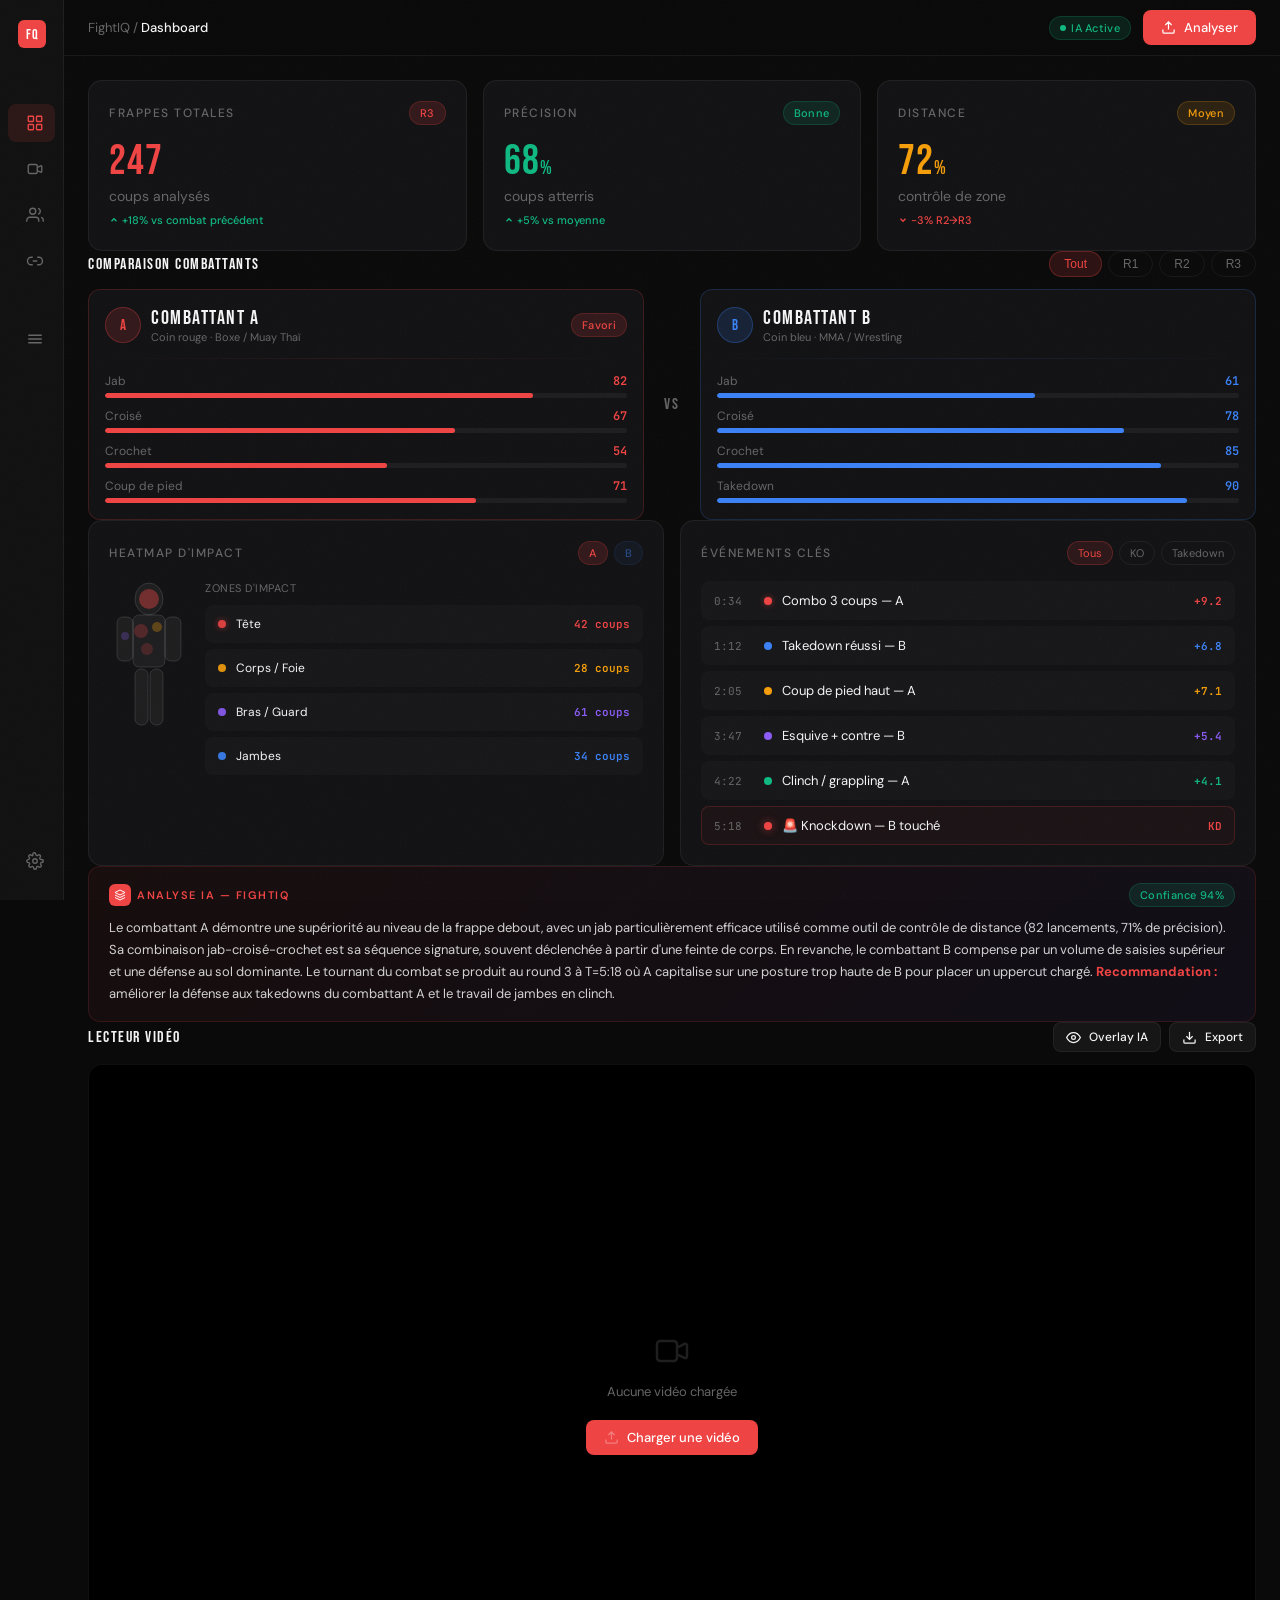
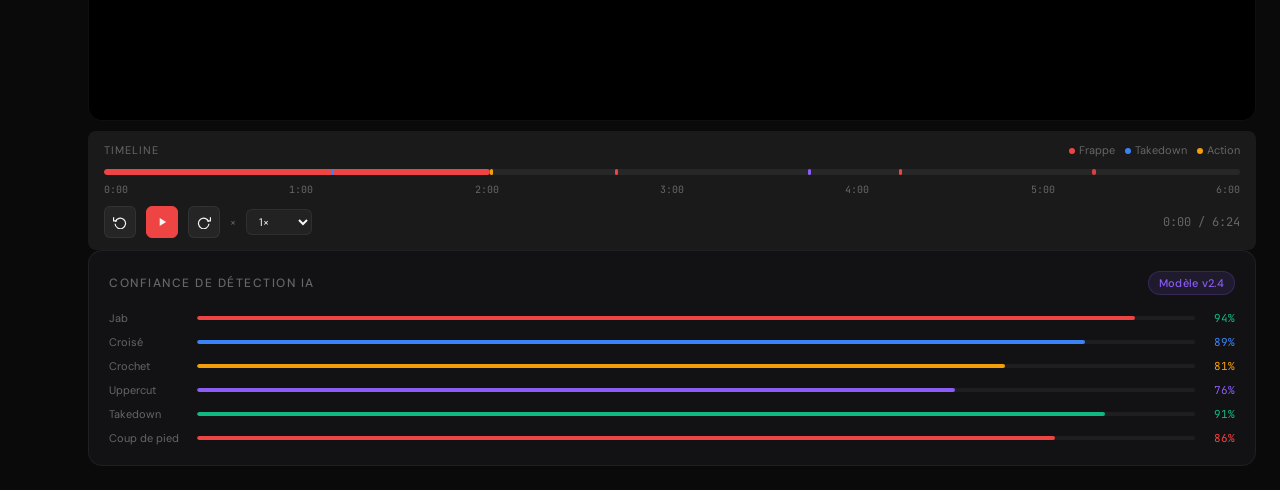
==== commit 97b0aa18: "Update print statement from 'Hello' to 'Goodbye'" ====
--- a/index.html
+++ b/index.html
@@ -1,1950 +1,1207 @@
 <!DOCTYPE html>
 <html lang="fr">
 <head>
-    <meta charset="UTF-8" />
-    <meta name="viewport" content="width=device-width, initial-scale=1.0" />
-    <meta name="theme-color" content="#0a0a0b" />
-    <title>FightIQ Pro — AI Performance Analytics</title>
-    <link href="https://fonts.googleapis.com/css2?family=Barlow:wght@400;500;600;700;900&family=Barlow+Condensed:wght@700;900&family=Space+Mono&display=swap" rel="stylesheet" />
-    <style>
-        /* ===== RESET & VARIABLES ===== */
-        :root {
-            --bg: #0a0a0b;
-            --surface: #111114;
-            --surface-high: #18181d;
-            --surface-hover: #1e1e24;
-            --border: #1e1e26;
-            --border-high: #2a2a38;
-            --border-hover: #3a3a48;
-            --accent: #e8ff4a;
-            --accent-dim: #c8df2a;
-            --accent-glow: rgba(232, 255, 74, 0.25);
-            --red: #ff3f3f;
-            --blue: #3f8fff;
-            --purple: #9b4fff;
-            --gold: #f5c842;
-            --green: #4ade80;
-            --text: #f0f0f0;
-            --text-muted: #6b6b80;
-            --text-dim: #3a3a4a;
-            --sidebar-width: 240px;
-            --radius-sm: 6px;
-            --radius-md: 10px;
-            --radius-lg: 14px;
-            --shadow-sm: 0 2px 8px rgba(0, 0, 0, 0.3);
-            --shadow-md: 0 8px 32px rgba(0, 0, 0, 0.4);
-            --transition-fast: 0.15s cubic-bezier(0.16, 1, 0.3, 1);
-            --transition-base: 0.25s cubic-bezier(0.16, 1, 0.3, 1);
-            --transition-slow: 0.4s cubic-bezier(0.16, 1, 0.3, 1);
-        }
-
-        *,
-        *::before,
-        *::after {
-            box-sizing: border-box;
-            margin: 0;
-            padding: 0;
-        }
-        html {
-            scroll-behavior: smooth;
-        }
-        body {
-            background: var(--bg);
-            color: var(--text);
-            font-family: 'Barlow', -apple-system, BlinkMacSystemFont, 'Segoe UI', sans-serif;
-            -webkit-font-smoothing: antialiased;
-            overflow-x: hidden;
-            line-height: 1.5;
-        }
-        ::-webkit-scrollbar {
-            width: 5px;
-            height: 5px;
-        }
-        ::-webkit-scrollbar-track {
-            background: transparent;
-        }
-        ::-webkit-scrollbar-thumb {
-            background: var(--border);
-            border-radius: 3px;
-        }
-
-        /* ===== KEYFRAMES ===== */
-        @keyframes fade-in-up {
-            from {
-                opacity: 0;
-                transform: translateY(16px);
-            }
-            to {
-                opacity: 1;
-                transform: translateY(0);
-            }
-        }
-        @keyframes scale-in {
-            from {
-                opacity: 0;
-                transform: scale(0.92);
-            }
-            to {
-                opacity: 1;
-                transform: scale(1);
-            }
-        }
-        @keyframes slide-in-right {
-            from {
-                opacity: 0;
-                transform: translateX(24px);
-            }
-            to {
-                opacity: 1;
-                transform: translateX(0);
-            }
-        }
-        @keyframes pulse-accent {
-            0%,
-            100% {
-                box-shadow: 0 0 0 0 var(--accent-glow);
-            }
-            50% {
-                box-shadow: 0 0 0 12px rgba(232, 255, 74, 0);
-            }
-        }
-        @keyframes shimmer {
-            0% {
-                background-position: -200% center;
-            }
-            100% {
-                background-position: 200% center;
-            }
-        }
-        @keyframes draw-bar {
-            from {
-                width: 0%;
-            }
-        }
-        @keyframes blink {
-            0%,
-            100% {
-                opacity: 1;
-            }
-            50% {
-                opacity: 0.3;
-            }
-        }
-
-        /* ===== UTILITY ===== */
-        .fade-in-up {
-            animation: fade-in-up 0.5s var(--transition-slow) forwards;
-            opacity: 0;
-        }
-        .scale-in {
-            animation: scale-in 0.4s var(--transition-slow) forwards;
-            opacity: 0;
-        }
-        .slide-in-right {
-            animation: slide-in-right 0.4s var(--transition-slow) forwards;
-            opacity: 0;
-        }
-        .stagger-1 {
-            animation-delay: 0.04s;
-        }
-        .stagger-2 {
-            animation-delay: 0.08s;
-        }
-        .stagger-3 {
-            animation-delay: 0.12s;
-        }
-        .stagger-4 {
-            animation-delay: 0.16s;
-        }
-        .stagger-5 {
-            animation-delay: 0.20s;
-        }
-        .stagger-6 {
-            animation-delay: 0.24s;
-        }
-        .mono {
-            font-family: 'Space Mono', 'SF Mono', 'Fira Code', monospace;
-        }
-
-        /* ===== LAYOUT ===== */
-        .app-container {
-            display: flex;
-            min-height: 100vh;
-        }
-
-        /* ---------- SIDEBAR ---------- */
-        .sidebar {
-            width: var(--sidebar-width);
-            background: var(--surface);
-            border-right: 1px solid var(--border);
-            display: flex;
-            flex-direction: column;
-            flex-shrink: 0;
-            position: fixed;
-            top: 0;
-            left: 0;
-            bottom: 0;
-            z-index: 100;
-            transition: transform var(--transition-base);
-        }
-        .sidebar-header {
-            padding: 20px 18px 16px;
-            border-bottom: 1px solid var(--border);
-            display: flex;
-            align-items: center;
-            gap: 12px;
-        }
-        .sidebar-logo {
-            width: 40px;
-            height: 40px;
-            border-radius: 12px;
-            background: var(--accent);
-            display: flex;
-            align-items: center;
-            justify-content: center;
-            flex-shrink: 0;
-            box-shadow: 0 0 16px var(--accent-glow);
-        }
-        .sidebar-logo svg {
-            width: 22px;
-            height: 22px;
-        }
-        .sidebar-brand {
-            font-family: 'Barlow Condensed', sans-serif;
-            font-weight: 900;
-            font-size: 22px;
-            letter-spacing: 0.04em;
-        }
-        .sidebar-sub {
-            font-size: 10px;
-            color: var(--text-muted);
-            letter-spacing: 0.12em;
-            text-transform: uppercase;
-            margin-top: -2px;
-        }
-        .sidebar-nav {
-            flex: 1;
-            padding: 12px 10px;
-            overflow-y: auto;
-        }
-        .sidebar-nav-item {
-            display: flex;
-            align-items: center;
-            gap: 12px;
-            padding: 11px 16px;
-            border-radius: var(--radius-sm);
-            font-size: 13.5px;
-            font-weight: 500;
-            letter-spacing: 0.02em;
-            color: var(--text-muted);
-            transition: all var(--transition-fast);
-            cursor: pointer;
-            border: 1px solid transparent;
-            margin-bottom: 3px;
-            position: relative;
-            overflow: hidden;
-        }
-        .sidebar-nav-item::before {
-            content: '';
-            position: absolute;
-            left: 0;
-            top: 0;
-            bottom: 0;
-            width: 3px;
-            background: var(--accent);
-            border-radius: 0 2px 2px 0;
-            transform: scaleY(0);
-            transition: transform var(--transition-fast);
-        }
-        .sidebar-nav-item:hover {
-            color: var(--text);
-            background: var(--surface-hover);
-        }
-        .sidebar-nav-item:hover::before {
-            transform: scaleY(0.6);
-        }
-        .sidebar-nav-item.active {
-            color: var(--accent);
-            background: rgba(232, 255, 74, 0.08);
-            border-color: rgba(232, 255, 74, 0.18);
-        }
-        .sidebar-nav-item.active::before {
-            transform: scaleY(1);
-        }
-        .sidebar-nav-item svg {
-            width: 18px;
-            height: 18px;
-            flex-shrink: 0;
-        }
-        .sidebar-nav-badge {
-            margin-left: auto;
-            width: 7px;
-            height: 7px;
-            border-radius: 50%;
-            background: var(--accent);
-            animation: pulse-accent 2.5s infinite;
-        }
-        .sidebar-footer {
-            padding: 12px 10px;
-            border-top: 1px solid var(--border);
-        }
-        .sidebar-user {
-            padding: 12px 14px;
-            border-radius: var(--radius-sm);
-            background: var(--surface-high);
-            border: 1px solid var(--border);
-            display: flex;
-            align-items: center;
-            gap: 10px;
-        }
-        .sidebar-user-avatar {
-            width: 34px;
-            height: 34px;
-            border-radius: 8px;
-            background: rgba(232, 255, 74, 0.15);
-            border: 1px solid rgba(232, 255, 74, 0.3);
-            display: flex;
-            align-items: center;
-            justify-content: center;
-            flex-shrink: 0;
-        }
-        .sidebar-user-name {
-            font-size: 13.5px;
-            font-weight: 600;
-        }
-        .sidebar-user-role {
-            font-size: 11px;
-            color: var(--text-muted);
-            margin-top: 1px;
-        }
-        .sidebar-stats {
-            display: flex;
-            justify-content: space-between;
-            margin-top: 10px;
-            font-size: 11px;
-            color: var(--text-muted);
-        }
-        .sidebar-stats span:last-child {
-            font-family: 'Space Mono';
-            color: var(--accent);
-            font-weight: 700;
-        }
-
-        /* ---------- MOBILE TOGGLE ---------- */
-        .mobile-toggle {
-            display: none;
-            position: fixed;
-            top: 16px;
-            left: 16px;
-            z-index: 200;
-            width: 40px;
-            height: 40px;
-            border-radius: 10px;
-            background: var(--surface-high);
-            border: 1px solid var(--border);
-            align-items: center;
-            justify-content: center;
-            cursor: pointer;
-            box-shadow: var(--shadow-md);
-        }
-        .mobile-toggle svg {
-            width: 20px;
-            height: 20px;
-        }
-        .sidebar-overlay {
-            display: none;
-            position: fixed;
-            inset: 0;
-            background: rgba(0, 0, 0, 0.6);
-            z-index: 99;
-            backdrop-filter: blur(4px);
-        }
-
-        /* ---------- MAIN CONTENT ---------- */
-        .main-content {
-            margin-left: var(--sidebar-width);
-            flex: 1;
-            padding: 28px 36px;
-            overflow-y: auto;
-            min-height: 100vh;
-            transition: margin-left var(--transition-base);
-        }
-        .main-header {
-            display: flex;
-            align-items: flex-start;
-            justify-content: space-between;
-            margin-bottom: 28px;
-            padding-bottom: 16px;
-            border-bottom: 1px solid var(--border);
-            flex-wrap: wrap;
-            gap: 16px;
-        }
-        .main-header-left {
-            display: flex;
-            align-items: center;
-            gap: 10px;
-        }
-        .main-header-icon {
-            width: 32px;
-            height: 32px;
-            border-radius: 8px;
-            background: rgba(232, 255, 74, 0.1);
-            border: 1px solid rgba(232, 255, 74, 0.25);
-            display: flex;
-            align-items: center;
-            justify-content: center;
-        }
-        .main-header-icon svg {
-            width: 16px;
-            height: 16px;
-        }
-        .main-header-label {
-            font-size: 11px;
-            color: var(--accent);
-            font-weight: 700;
-            letter-spacing: 0.12em;
-            text-transform: uppercase;
-        }
-        .main-header h1 {
-            font-family: 'Barlow Condensed', sans-serif;
-            font-weight: 900;
-            font-size: 32px;
-            letter-spacing: -0.01em;
-            line-height: 1.1;
-            margin-top: 4px;
-        }
-        .main-header-sub {
-            color: var(--text-muted);
-            margin-top: 4px;
-            font-size: 14px;
-        }
-        .main-header-actions {
-            display: flex;
-            gap: 10px;
-            align-items: center;
-            flex-wrap: wrap;
-        }
-
-        /* ===== COMPONENTS ===== */
-        .card {
-            background: var(--surface);
-            border: 1px solid var(--border);
-            border-radius: var(--radius-lg);
-            padding: 20px;
-            transition: all var(--transition-fast);
-        }
-        .card:hover {
-            border-color: var(--border-hover);
-        }
-        .card-hover {
-            transition: all var(--transition-fast);
-            cursor: pointer;
-        }
-        .card-hover:hover {
-            border-color: var(--border-high);
-            background: var(--surface-hover);
-            transform: translateY(-2px);
-            box-shadow: var(--shadow-md);
-        }
-        .card-title {
-            font-size: 12px;
-            color: var(--text-muted);
-            font-weight: 600;
-            letter-spacing: 0.08em;
-            text-transform: uppercase;
-            margin-bottom: 16px;
-            display: flex;
-            align-items: center;
-            gap: 8px;
-        }
-        .card-title svg {
-            width: 14px;
-            height: 14px;
-        }
-
-        .btn {
-            cursor: pointer;
-            border: none;
-            background: none;
-            font-family: inherit;
-            display: inline-flex;
-            align-items: center;
-            gap: 8px;
-            font-size: 13.5px;
-            font-weight: 600;
-            transition: all var(--transition-fast);
-            position: relative;
-            overflow: hidden;
-            justify-content: center;
-        }
-        .btn-primary {
-            background: var(--accent);
-            color: #000;
-            font-family: 'Barlow Condensed', sans-serif;
-            letter-spacing: 0.08em;
-            text-transform: uppercase;
-            padding: 12px 24px;
-            border-radius: var(--radius-sm);
-            font-size: 14px;
-        }
-        .btn-primary:hover {
-            background: var(--accent-dim);
-            transform: translateY(-1px);
-            box-shadow: 0 8px 24px var(--accent-glow);
-        }
-        .btn-primary:active {
-            transform: translateY(0);
-        }
-        .btn-primary:disabled {
-            opacity: 0.4;
-            cursor: not-allowed;
-            transform: none;
-            box-shadow: none;
-        }
-        .btn-ghost {
-            border: 1px solid var(--border);
-            color: var(--text-muted);
-            padding: 10px 20px;
-            border-radius: var(--radius-sm);
-            font-size: 13px;
-        }
-        .btn-ghost:hover {
-            border-color: var(--border-high);
-            color: var(--text);
-            background: var(--surface-hover);
-        }
-        .btn-icon {
-            width: 36px;
-            height: 36px;
-            border-radius: var(--radius-sm);
-            border: 1px solid var(--border);
-            color: var(--text-muted);
-            display: inline-flex;
-            align-items: center;
-            justify-content: center;
-            padding: 0;
-        }
-        .btn-icon:hover {
-            border-color: var(--border-high);
-            color: var(--text);
-            background: var(--surface-hover);
-        }
-        .btn-icon svg {
-            width: 16px;
-            height: 16px;
-        }
-        .btn-sm {
-            padding: 6px 14px;
-            font-size: 12px;
-        }
-
-        .badge {
-            display: inline-flex;
-            align-items: center;
-            gap: 5px;
-            padding: 3px 10px;
-            border-radius: 20px;
-            font-size: 11px;
-            font-weight: 600;
-            letter-spacing: 0.06em;
-            text-transform: uppercase;
-            line-height: 1.4;
-        }
-        .badge-accent {
-            background: rgba(232, 255, 74, 0.12);
-            color: var(--accent);
-            border: 1px solid rgba(232, 255, 74, 0.3);
-        }
-        .badge-red {
-            background: rgba(255, 63, 63, 0.12);
-            color: var(--red);
-            border: 1px solid rgba(255, 63, 63, 0.3);
-        }
-        .badge-blue {
-            background: rgba(63, 143, 255, 0.12);
-            color: var(--blue);
-            border: 1px solid rgba(63, 143, 255, 0.3);
-        }
-        .badge-purple {
-            background: rgba(155, 79, 255, 0.12);
-            color: var(--purple);
-            border: 1px solid rgba(155, 79, 255, 0.3);
-        }
-        .badge-gold {
-            background: rgba(245, 200, 66, 0.12);
-            color: var(--gold);
-            border: 1px solid rgba(245, 200, 66, 0.3);
-        }
-        .badge-green {
-            background: rgba(74, 222, 128, 0.12);
-            color: var(--green);
-            border: 1px solid rgba(74, 222, 128, 0.3);
-        }
-        .badge-muted {
-            background: transparent;
-            color: var(--text-muted);
-            border: 1px solid var(--border);
-        }
-
-        input,
-        textarea,
-        select {
-            font-family: inherit;
-            background: var(--surface-high);
-            border: 1px solid var(--border);
-            border-radius: var(--radius-sm);
-            color: var(--text);
-            font-size: 14px;
-            padding: 10px 14px;
-            outline: none;
-            transition: all var(--transition-fast);
-            width: 100%;
-        }
-        input:focus,
-        textarea:focus,
-        select:focus {
-            border-color: var(--accent);
-            box-shadow: 0 0 0 3px rgba(232, 255, 74, 0.1);
-        }
-        input::placeholder {
-            color: var(--text-dim);
-        }
-
-        .progress-bar {
-            height: 3px;
-            background: var(--border);
-            border-radius: 2px;
-            overflow: hidden;
-        }
-        .progress-fill {
-            height: 100%;
-            background: linear-gradient(90deg, var(--accent), var(--accent-dim));
-            border-radius: 2px;
-            transition: width 0.6s cubic-bezier(0.16, 1, 0.3, 1);
-            position: relative;
-            overflow: hidden;
-        }
-        .progress-fill::after {
-            content: '';
-            position: absolute;
-            inset: 0;
-            background: linear-gradient(90deg, transparent, rgba(255, 255, 255, 0.2), transparent);
-            animation: shimmer 2s infinite;
-        }
-
-        .stat-bar-container {
-            margin-bottom: 14px;
-        }
-        .stat-bar-header {
-            display: flex;
-            justify-content: space-between;
-            margin-bottom: 6px;
-            font-size: 13px;
-        }
-        .stat-bar-label {
-            color: var(--text-muted);
-        }
-        .stat-bar-value {
-            font-family: 'Space Mono';
-            font-size: 12px;
-        }
-        .stat-bar-track {
-            height: 6px;
-            background: var(--border);
-            border-radius: 3px;
-            overflow: hidden;
-        }
-        .stat-bar-fill {
-            height: 100%;
-            border-radius: 3px;
-            animation: draw-bar 1.2s cubic-bezier(0.16, 1, 0.3, 1) forwards;
-            position: relative;
-            overflow: hidden;
-        }
-        .stat-bar-fill::after {
-            content: '';
-            position: absolute;
-            inset: 0;
-            background: linear-gradient(90deg, transparent, rgba(255, 255, 255, 0.15), transparent);
-            animation: shimmer 2s infinite;
-        }
-
-        .score-ring {
-            position: relative;
-            display: flex;
-            align-items: center;
-            justify-content: center;
-        }
-        .score-ring-value {
-            position: absolute;
-            text-align: center;
-            font-family: 'Barlow Condensed', sans-serif;
-            font-weight: 900;
-            font-size: 28px;
-            line-height: 1;
-            color: var(--accent);
-        }
-        .score-ring-label {
-            font-size: 10px;
-            color: var(--text-muted);
-            text-transform: uppercase;
-            letter-spacing: 0.1em;
-            margin-top: 2px;
-        }
-
-        .insight-card {
-            background: var(--surface-high);
-            border: 1px solid var(--border);
-            border-left: 3px solid;
-            border-radius: var(--radius-sm);
-            padding: 14px 16px;
-            animation: fade-in-up 0.4s ease forwards;
-            display: flex;
-            gap: 10px;
-            align-items: flex-start;
-            transition: all var(--transition-fast);
-        }
-        .insight-card:hover {
-            background: var(--surface-hover);
-            transform: translateX(2px);
-        }
-        .insight-card svg {
-            width: 14px;
-            height: 14px;
-            flex-shrink: 0;
-            margin-top: 2px;
-        }
-        .insight-card-text {
-            font-size: 13px;
-            color: var(--text);
-            line-height: 1.6;
-        }
-
-        .upload-zone {
-            border: 2px dashed var(--border);
-            border-radius: var(--radius-lg);
-            padding: 48px;
-            text-align: center;
-            transition: all var(--transition-base);
-            cursor: pointer;
-            position: relative;
-            overflow: hidden;
-        }
-        .upload-zone::before {
-            content: '';
-            position: absolute;
-            inset: 0;
-            background: radial-gradient(circle at center, rgba(232, 255, 74, 0.03), transparent 70%);
-            opacity: 0;
-            transition: opacity var(--transition-base);
-        }
-        .upload-zone:hover,
-        .upload-zone.drag-over {
-            border-color: var(--accent);
-            background: rgba(232, 255, 74, 0.04);
-        }
-        .upload-zone:hover::before,
-        .upload-zone.drag-over::before {
-            opacity: 1;
-        }
-        .upload-zone-icon {
-            width: 72px;
-            height: 72px;
-            border-radius: 18px;
-            background: rgba(232, 255, 74, 0.1);
-            border: 1px solid rgba(232, 255, 74, 0.25);
-            display: flex;
-            align-items: center;
-            justify-content: center;
-            margin: 0 auto 16px;
-            transition: all var(--transition-base);
-        }
-        .upload-zone:hover .upload-zone-icon {
-            transform: scale(1.05);
-        }
-        .upload-zone-icon svg {
-            width: 32px;
-            height: 32px;
-        }
-
-        .tab-group {
-            display: flex;
-            gap: 4px;
-            border-bottom: 1px solid var(--border);
-            margin-bottom: 20px;
-        }
-        .tab {
-            padding: 10px 20px;
-            font-size: 13px;
-            font-weight: 600;
-            letter-spacing: 0.05em;
-            text-transform: uppercase;
-            color: var(--text-muted);
-            border-bottom: 2px solid transparent;
-            transition: all var(--transition-fast);
-            cursor: pointer;
-            background: none;
-            border-top: none;
-            border-left: none;
-            border-right: none;
-        }
-        .tab:hover {
-            color: var(--text);
-        }
-        .tab.active {
-            color: var(--accent);
-            border-bottom-color: var(--accent);
-        }
-
-        .data-table {
-            width: 100%;
-            border-collapse: collapse;
-            font-size: 13px;
-        }
-        .data-table th {
-            text-align: left;
-            padding: 10px 12px;
-            color: var(--text-muted);
-            font-weight: 600;
-            letter-spacing: 0.06em;
-            text-transform: uppercase;
-            font-size: 11px;
-            border-bottom: 1px solid var(--border);
-        }
-        .data-table td {
-            padding: 12px;
-            border-bottom: 1px solid var(--border);
-        }
-        .data-table tr {
-            transition: background var(--transition-fast);
-        }
-        .data-table tr:hover {
-            background: var(--surface-hover);
-        }
-        .data-table tr:last-child td {
-            border-bottom: none;
-        }
-
-        /* ---------- CHAT ---------- */
-        .chat-container {
-            display: flex;
-            flex-direction: column;
-            height: calc(100vh - 180px);
-            min-height: 400px;
-        }
-        .chat-messages {
-            flex: 1;
-            overflow-y: auto;
-            margin-bottom: 16px;
-            display: flex;
-            flex-direction: column;
-            gap: 12px;
-            padding-right: 8px;
-        }
-        .chat-message {
-            display: flex;
-            gap: 10px;
-            max-width: 85%;
-            animation: fade-in-up 0.3s ease forwards;
-        }
-        .chat-message.user {
-            align-self: flex-end;
-            flex-direction: row-reverse;
-        }
-        .chat-message-avatar {
-            width: 32px;
-            height: 32px;
-            border-radius: 8px;
-            display: flex;
-            align-items: center;
-            justify-content: center;
-            flex-shrink: 0;
-            align-self: flex-end;
-        }
-        .chat-message-avatar.assistant {
-            background: rgba(232, 255, 74, 0.15);
-            border: 1px solid rgba(232, 255, 74, 0.3);
-        }
-        .chat-message-avatar.user {
-            background: rgba(63, 143, 255, 0.15);
-            border: 1px solid rgba(63, 143, 255, 0.3);
-        }
-        .chat-message-avatar svg {
-            width: 14px;
-            height: 14px;
-        }
-        .chat-message-bubble {
-            padding: 12px 16px;
-            border-radius: 14px;
-            font-size: 14px;
-            line-height: 1.6;
-            color: var(--text);
-            white-space: pre-wrap;
-        }
-        .chat-message-bubble.assistant {
-            background: var(--surface-high);
-            border: 1px solid var(--border);
-            border-radius: 4px 14px 14px 14px;
-        }
-        .chat-message-bubble.user {
-            background: rgba(63, 143, 255, 0.12);
-            border: 1px solid rgba(63, 143, 255, 0.25);
-            border-radius: 14px 14px 4px 14px;
-        }
-        .chat-typing {
-            display: flex;
-            gap: 4px;
-            padding: 12px 16px;
-            background: var(--surface-high);
-            border: 1px solid var(--border);
-            border-radius: 4px 14px 14px 14px;
-            width: fit-content;
-        }
-        .chat-typing-dot {
-            width: 6px;
-            height: 6px;
-            border-radius: 50%;
-            background: var(--accent);
-            opacity: 0.7;
-            animation: blink 1.4s step-end infinite;
-        }
-        .chat-typing-dot:nth-child(2) {
-            animation-delay: 0.2s;
-        }
-        .chat-typing-dot:nth-child(3) {
-            animation-delay: 0.4s;
-        }
-        .chat-input-container {
-            display: flex;
-            gap: 10px;
-            padding: 12px;
-            background: var(--surface-high);
-            border: 1px solid var(--border);
-            border-radius: var(--radius-md);
-        }
-        .chat-input-container input {
-            flex: 1;
-            background: transparent;
-            border: none;
-            padding: 0;
-            font-size: 14px;
-            color: var(--text);
-        }
-        .chat-input-container input:focus {
-            box-shadow: none;
-            border: none;
-        }
-
-        .suggestion-chip {
-            padding: 6px 14px;
-            border-radius: 20px;
-            font-size: 12px;
-            border: 1px solid var(--border);
-            color: var(--text-muted);
-            background: transparent;
-            cursor: pointer;
-            transition: all var(--transition-fast);
-            white-space: nowrap;
-        }
-        .suggestion-chip:hover {
-            border-color: var(--accent);
-            color: var(--accent);
-            background: rgba(232, 255, 74, 0.05);
-        }
-
-        /* ---------- NOTIFICATIONS ---------- */
-        .notification-container {
-            position: fixed;
-            bottom: 24px;
-            right: 24px;
-            z-index: 1000;
-            display: flex;
-            flex-direction: column;
-            gap: 8px;
-            max-width: 360px;
-        }
-        .notification {
-            background: var(--surface);
-            border: 1px solid var(--border);
-            border-radius: var(--radius-md);
-            padding: 14px 18px;
-            display: flex;
-            align-items: center;
-            gap: 12px;
-            font-size: 14px;
-            box-shadow: var(--shadow-md);
-            animation: slide-in-right 0.4s ease forwards;
-            backdrop-filter: blur(10px);
-        }
-        .notification-dot {
-            width: 8px;
-            height: 8px;
-            border-radius: 50%;
-            flex-shrink: 0;
-            box-shadow: 0 0 8px currentColor;
-        }
-        .notification-close {
-            margin-left: auto;
-            color: var(--text-muted);
-            cursor: pointer;
-            padding: 2px;
-            border-radius: 4px;
-            transition: all var(--transition-fast);
-        }
-        .notification-close:hover {
-            color: var(--text);
-            background: var(--surface-hover);
-        }
-
-        .skeleton {
-            background: linear-gradient(90deg, var(--surface-high) 25%, var(--border) 50%, var(--surface-high) 75%);
-            background-size: 200% 100%;
-            animation: shimmer 1.5s infinite;
-            border-radius: var(--radius-sm);
-        }
-
-        .achievement-grid {
-            display: grid;
-            grid-template-columns: repeat(auto-fill, minmax(140px, 1fr));
-            gap: 12px;
-        }
-        .achievement-card {
-            background: var(--surface-high);
-            border: 1px solid var(--border);
-            border-radius: var(--radius-md);
-            padding: 16px;
-            text-align: center;
-            transition: all var(--transition-fast);
-        }
-        .achievement-card:hover {
-            border-color: var(--border-high);
-            transform: translateY(-2px);
-        }
-        .achievement-card.unlocked {
-            border-color: rgba(232, 255, 74, 0.3);
-            background: rgba(232, 255, 74, 0.05);
-        }
-        .achievement-icon {
-            width: 48px;
-            height: 48px;
-            border-radius: 12px;
-            display: flex;
-            align-items: center;
-            justify-content: center;
-            margin: 0 auto 10px;
-            font-size: 24px;
-        }
-        .achievement-card.unlocked .achievement-icon {
-            background: rgba(232, 255, 74, 0.15);
-        }
-        .achievement-card.locked .achievement-icon {
-            background: var(--surface);
-            filter: grayscale(1);
-            opacity: 0.5;
-        }
-        .achievement-name {
-            font-size: 13px;
-            font-weight: 600;
-            margin-bottom: 4px;
-        }
-        .achievement-desc {
-            font-size: 11px;
-            color: var(--text-muted);
-        }
-
-        .calendar-grid {
-            display: grid;
-            grid-template-columns: repeat(7, 1fr);
-            gap: 4px;
-        }
-        .calendar-day {
-            aspect-ratio: 1;
-            display: flex;
-            flex-direction: column;
-            align-items: center;
-            justify-content: center;
-            border-radius: var(--radius-sm);
-            font-size: 13px;
-            cursor: pointer;
-            transition: all var(--transition-fast);
-            border: 1px solid transparent;
-        }
-        .calendar-day:hover {
-            background: var(--surface-hover);
-        }
-        .calendar-day.has-session {
-            background: rgba(232, 255, 74, 0.08);
-            border-color: rgba(232, 255, 74, 0.2);
-        }
-        .calendar-day.has-session:hover {
-            background: rgba(232, 255, 74, 0.15);
-        }
-        .calendar-day.today {
-            border-color: var(--accent);
-            font-weight: 700;
-        }
-        .calendar-day-number {
-            font-size: 14px;
-        }
-        .calendar-day-dot {
-            width: 5px;
-            height: 5px;
-            border-radius: 50%;
-            background: var(--accent);
-            margin-top: 3px;
-        }
-
-        /* ===== GRID LAYOUTS ===== */
-        .grid-2 {
-            display: grid;
-            grid-template-columns: repeat(2, 1fr);
-            gap: 16px;
-        }
-        .grid-3 {
-            display: grid;
-            grid-template-columns: repeat(3, 1fr);
-            gap: 12px;
-        }
-        .grid-4 {
-            display: grid;
-            grid-template-columns: repeat(4, 1fr);
-            gap: 12px;
-        }
-        .grid-5 {
-            display: grid;
-            grid-template-columns: repeat(5, 1fr);
-            gap: 12px;
-        }
-
-        /* ===== RESPONSIVE ===== */
-        @media (max-width: 1024px) {
-            .main-content {
-                padding: 20px 24px;
-            }
-            .grid-4 {
-                grid-template-columns: repeat(2, 1fr);
-            }
-            .grid-5 {
-                grid-template-columns: repeat(3, 1fr);
-            }
-        }
-        @media (max-width: 768px) {
-            .sidebar {
-                transform: translateX(-100%);
-            }
-            .sidebar.open {
-                transform: translateX(0);
-            }
-            .main-content {
-                margin-left: 0;
-                padding: 16px;
-                padding-top: 72px;
-            }
-            .mobile-toggle {
-                display: flex;
-            }
-            .sidebar-overlay.open {
-                display: block;
-            }
-            .main-header {
-                flex-direction: column;
-                gap: 12px;
-                align-items: flex-start;
-            }
-            .main-header-actions {
-                width: 100%;
-            }
-            .grid-2,
-            .grid-3,
-            .grid-4,
-            .grid-5 {
-                grid-template-columns: 1fr;
-            }
-            .notification-container {
-                left: 16px;
-                right: 16px;
-                max-width: none;
-            }
-            .chat-container {
-                height: calc(100vh - 160px);
-            }
-        }
-        @media (max-width: 480px) {
-            .card {
-                padding: 16px;
-            }
-            .main-header h1 {
-                font-size: 24px;
-            }
-            .upload-zone {
-                padding: 32px 20px;
-            }
-        }
-
-        @media (prefers-reduced-motion: reduce) {
-            *,
-            *::before,
-            *::after {
-                animation-duration: 0.01ms !important;
-                animation-iteration-count: 1 !important;
-                transition-duration: 0.01ms !important;
-            }
-        }
-
-        :focus-visible {
-            outline: 2px solid var(--accent);
-            outline-offset: 2px;
-            border-radius: 4px;
-        }
-        ::selection {
-            background: rgba(232, 255, 74, 0.3);
-            color: var(--text);
-        }
-
-        @media print {
-            .sidebar,
-            .mobile-toggle,
-            .notification-container,
-            .chat-input-container {
-                display: none !important;
-            }
-            .main-content {
-                margin-left: 0;
-                padding: 20px;
-            }
-            .card {
-                break-inside: avoid;
-                border: 1px solid #ccc;
-            }
-            body {
-                background: white;
-                color: black;
-            }
-        }
-    </style>
-    <base target="_blank" />
+  <meta charset="UTF-8" />
+  <meta name="viewport" content="width=device-width, initial-scale=1.0" />
+  <title>FightIQ — Analyse Combat IA</title>
+  <link rel="preconnect" href="https://fonts.googleapis.com" />
+  <link rel="preconnect" href="https://fonts.gstatic.com" crossorigin />
+  <link href="https://fonts.googleapis.com/css2?family=Bebas+Neue&family=DM+Sans:wght@300;400;500;600&family=JetBrains+Mono:wght@400;500&display=swap" rel="stylesheet" />
+  <style>
+    *, *::before, *::after { box-sizing: border-box; margin: 0; padding: 0; }
+
+    :root {
+      --dark:       #0a0a0a;
+      --dark-2:     #111111;
+      --dark-3:     #1a1a1a;
+      --card:       #121214;
+      --border:     rgba(255,255,255,0.06);
+      --border-h:   rgba(255,255,255,0.12);
+      --text:       #f5f5f5;
+      --muted:      #666;
+      --accent:     #ef4444;
+      --accent-2:   #dc2626;
+      --glow:       rgba(239,68,68,0.15);
+      --blue:       #3b82f6;
+      --emerald:    #10b981;
+      --amber:      #f59e0b;
+      --purple:     #8b5cf6;
+    }
+
+    html { scroll-behavior: smooth; -webkit-tap-highlight-color: transparent; }
+
+    body {
+      font-family: 'DM Sans', system-ui, sans-serif;
+      background: var(--dark);
+      color: var(--text);
+      -webkit-font-smoothing: antialiased;
+      min-height: 100vh;
+      overflow-x: hidden;
+    }
+
+    /* ── SCROLLBAR ── */
+    ::-webkit-scrollbar { width: 3px; }
+    ::-webkit-scrollbar-track { background: transparent; }
+    ::-webkit-scrollbar-thumb { background: rgba(255,255,255,0.08); border-radius: 2px; }
+
+    /* ── GRAIN ── */
+    .grain {
+      position: fixed; inset: 0; pointer-events: none; z-index: 9999;
+      opacity: 0.025;
+      background-image: url("data:image/svg+xml,%3Csvg viewBox='0 0 256 256' xmlns='http://www.w3.org/2000/svg'%3E%3Cfilter id='n'%3E%3CfeTurbulence type='fractalNoise' baseFrequency='0.85' numOctaves='4' stitchTiles='stitch'/%3E%3C/filter%3E%3Crect width='100%25' height='100%25' filter='url(%23n)'/%3E%3C/svg%3E");
+      background-size: 256px;
+    }
+
+    /* ── GLASS ── */
+    .glass {
+      background: rgba(255,255,255,0.025);
+      backdrop-filter: blur(20px);
+      border: 1px solid var(--border);
+    }
+
+    /* ── LAYOUT ── */
+    .app { display: flex; min-height: 100vh; }
+
+    /* ── SIDEBAR ── */
+    .sidebar {
+      width: 64px;
+      background: var(--dark-2);
+      border-right: 1px solid var(--border);
+      display: flex;
+      flex-direction: column;
+      align-items: center;
+      padding: 20px 0;
+      gap: 8px;
+      position: fixed;
+      top: 0; left: 0; bottom: 0;
+      z-index: 100;
+      transition: width 0.3s cubic-bezier(0.4,0,0.2,1);
+    }
+    .sidebar:hover { width: 220px; }
+    .sidebar:hover .nav-label { opacity: 1; width: auto; }
+    .sidebar:hover .logo-text { opacity: 1; }
+
+    .logo-wrap {
+      display: flex; align-items: center; gap: 10px;
+      padding: 0 18px; margin-bottom: 16px; width: 100%;
+    }
+    .logo-icon {
+      width: 28px; height: 28px; flex-shrink: 0;
+      background: var(--accent);
+      border-radius: 6px;
+      display: flex; align-items: center; justify-content: center;
+      font-family: 'Bebas Neue', sans-serif;
+      font-size: 14px; color: #fff; letter-spacing: 0.5px;
+    }
+    .logo-text {
+      font-family: 'Bebas Neue', sans-serif;
+      font-size: 18px; letter-spacing: 2px;
+      color: var(--text); white-space: nowrap;
+      opacity: 0; transition: opacity 0.2s;
+    }
+
+    .nav-section-label {
+      font-size: 9px; letter-spacing: 2px; color: var(--muted);
+      text-transform: uppercase;
+      padding: 0 18px; margin-top: 8px; margin-bottom: 4px;
+      width: 100%; white-space: nowrap;
+      opacity: 0; transition: opacity 0.2s;
+    }
+    .sidebar:hover .nav-section-label { opacity: 1; }
+
+    .nav-item {
+      width: calc(100% - 16px); border-radius: 8px;
+      display: flex; align-items: center; gap: 12px;
+      padding: 10px 18px; cursor: pointer;
+      transition: background 0.15s, color 0.15s;
+      color: var(--muted); text-decoration: none;
+      border: none; background: none; font-family: inherit;
+    }
+    .nav-item:hover { background: rgba(255,255,255,0.05); color: var(--text); }
+    .nav-item.active { background: rgba(239,68,68,0.12); color: var(--accent); }
+    .nav-item svg { width: 18px; height: 18px; flex-shrink: 0; }
+    .nav-label {
+      font-size: 13px; font-weight: 500; white-space: nowrap;
+      opacity: 0; width: 0; overflow: hidden;
+      transition: opacity 0.2s;
+    }
+
+    .sidebar-bottom {
+      margin-top: auto; width: 100%;
+      padding: 0 8px;
+      display: flex; flex-direction: column; gap: 4px;
+    }
+
+    /* ── MAIN ── */
+    .main {
+      flex: 1;
+      margin-left: 64px;
+      display: flex;
+      flex-direction: column;
+    }
+
+    /* ── TOPBAR ── */
+    .topbar {
+      height: 56px;
+      border-bottom: 1px solid var(--border);
+      display: flex; align-items: center; justify-content: space-between;
+      padding: 0 24px;
+      background: rgba(10,10,10,0.85);
+      backdrop-filter: blur(20px);
+      position: sticky; top: 0; z-index: 50;
+    }
+    .topbar-left { display: flex; align-items: center; gap: 8px; }
+    .breadcrumb { font-size: 13px; color: var(--muted); }
+    .breadcrumb span { color: var(--text); font-weight: 500; }
+    .topbar-right { display: flex; align-items: center; gap: 12px; }
+
+    .badge {
+      display: inline-flex; align-items: center; gap: 5px;
+      padding: 4px 10px; border-radius: 20px;
+      font-size: 11px; font-weight: 500; letter-spacing: 0.3px;
+    }
+    .badge-accent { background: rgba(239,68,68,0.15); color: var(--accent); border: 1px solid rgba(239,68,68,0.2); }
+    .badge-blue { background: rgba(59,130,246,0.12); color: var(--blue); border: 1px solid rgba(59,130,246,0.2); }
+    .badge-emerald { background: rgba(16,185,129,0.12); color: var(--emerald); border: 1px solid rgba(16,185,129,0.2); }
+    .badge-amber { background: rgba(245,158,11,0.12); color: var(--amber); border: 1px solid rgba(245,158,11,0.2); }
+    .badge-purple { background: rgba(139,92,246,0.12); color: var(--purple); border: 1px solid rgba(139,92,246,0.2); }
+
+    .dot { width: 6px; height: 6px; border-radius: 50%; background: currentColor; }
+
+    /* ── CONTENT ── */
+    .content { padding: 24px; display: flex; flex-direction: column; gap: 20px; }
+
+    /* ── UPLOAD ZONE ── */
+    .upload-zone {
+      border: 1.5px dashed rgba(255,255,255,0.1);
+      border-radius: 16px;
+      padding: 48px 24px;
+      text-align: center;
+      cursor: pointer;
+      transition: all 0.25s;
+      position: relative;
+      overflow: hidden;
+    }
+    .upload-zone::before {
+      content: '';
+      position: absolute; inset: 0;
+      background: radial-gradient(ellipse at 50% 100%, rgba(239,68,68,0.04) 0%, transparent 70%);
+      pointer-events: none;
+    }
+    .upload-zone:hover {
+      border-color: rgba(239,68,68,0.35);
+      background: rgba(239,68,68,0.03);
+    }
+    .upload-zone.drag-over {
+      border-color: var(--accent);
+      background: rgba(239,68,68,0.06);
+      transform: scale(1.005);
+    }
+    .upload-icon {
+      width: 52px; height: 52px; border-radius: 14px;
+      background: rgba(239,68,68,0.1); border: 1px solid rgba(239,68,68,0.2);
+      display: flex; align-items: center; justify-content: center;
+      margin: 0 auto 16px;
+      color: var(--accent);
+    }
+    .upload-icon svg { width: 24px; height: 24px; }
+    .upload-title { font-family: 'Bebas Neue', sans-serif; font-size: 22px; letter-spacing: 1.5px; margin-bottom: 6px; }
+    .upload-sub { font-size: 13px; color: var(--muted); }
+    .upload-sub span { color: var(--accent); cursor: pointer; text-decoration: underline; }
+
+    /* ── GRID 3 ── */
+    .grid-3 { display: grid; grid-template-columns: repeat(3, 1fr); gap: 16px; }
+    .grid-2 { display: grid; grid-template-columns: repeat(2, 1fr); gap: 16px; }
+
+    /* ── CARD ── */
+    .card {
+      background: var(--card);
+      border: 1px solid var(--border);
+      border-radius: 14px;
+      padding: 20px;
+      transition: border-color 0.2s;
+    }
+    .card:hover { border-color: var(--border-h); }
+    .card-header { display: flex; align-items: center; justify-content: space-between; margin-bottom: 16px; }
+    .card-title { font-size: 12px; letter-spacing: 1.5px; text-transform: uppercase; color: var(--muted); font-weight: 500; }
+
+    /* ── STAT CARD ── */
+    .stat-value {
+      font-family: 'Bebas Neue', sans-serif;
+      font-size: 42px; letter-spacing: 1px;
+      line-height: 1;
+    }
+    .stat-unit { font-size: 14px; color: var(--muted); margin-top: 4px; font-weight: 400; }
+    .stat-delta {
+      display: inline-flex; align-items: center; gap: 3px;
+      font-size: 11px; font-weight: 500; margin-top: 8px;
+    }
+    .stat-delta.up { color: var(--emerald); }
+    .stat-delta.down { color: var(--accent); }
+
+    /* ── VIDEO PLAYER ── */
+    .video-wrap {
+      background: #000;
+      border-radius: 14px;
+      overflow: hidden;
+      position: relative;
+      aspect-ratio: 16/9;
+      border: 1px solid var(--border);
+    }
+    .video-wrap video { width: 100%; height: 100%; object-fit: contain; display: block; }
+    .video-placeholder {
+      position: absolute; inset: 0;
+      display: flex; flex-direction: column;
+      align-items: center; justify-content: center;
+      gap: 12px; color: var(--muted);
+    }
+    .video-placeholder svg { width: 40px; height: 40px; opacity: 0.3; }
+
+    /* ── VIDEO OVERLAY TAGS ── */
+    .video-tags {
+      position: absolute; top: 12px; left: 12px;
+      display: flex; flex-wrap: wrap; gap: 6px;
+    }
+
+    /* ── TIMELINE ── */
+    .timeline-wrap {
+      background: var(--dark-3);
+      border-radius: 8px;
+      padding: 12px 16px;
+      position: relative;
+    }
+    .timeline-bar {
+      height: 6px; background: rgba(255,255,255,0.06);
+      border-radius: 3px; margin: 12px 0 8px;
+      position: relative; overflow: hidden; cursor: pointer;
+    }
+    .timeline-progress {
+      height: 100%; background: var(--accent);
+      border-radius: 3px; width: 34%;
+      transition: width 0.1s;
+    }
+    .timeline-events {
+      position: absolute; top: 0; left: 0; right: 0; bottom: 0;
+    }
+    .timeline-event {
+      position: absolute; top: 0; height: 100%;
+      width: 3px; border-radius: 2px; cursor: pointer;
+    }
+    .timeline-labels { display: flex; justify-content: space-between; font-size: 10px; color: var(--muted); font-family: 'JetBrains Mono', monospace; }
+    .timeline-controls { display: flex; align-items: center; gap: 10px; margin-top: 10px; }
+    .ctrl-btn {
+      background: rgba(255,255,255,0.05); border: 1px solid var(--border);
+      border-radius: 6px; color: var(--text); cursor: pointer;
+      width: 32px; height: 32px; display: flex; align-items: center; justify-content: center;
+      transition: all 0.15s; font-size: 11px;
+    }
+    .ctrl-btn:hover { background: rgba(255,255,255,0.1); border-color: var(--border-h); }
+    .ctrl-btn.primary { background: var(--accent); border-color: var(--accent); }
+    .ctrl-btn.primary:hover { background: var(--accent-2); }
+    .ctrl-btn svg { width: 14px; height: 14px; }
+    .time-display { font-family: 'JetBrains Mono', monospace; font-size: 12px; color: var(--muted); margin-left: auto; }
+
+    /* ── ANALYSIS PANEL ── */
+    .analysis-grid { display: grid; grid-template-columns: 1fr 1fr; gap: 16px; }
+
+    /* ── CHART BAR ── */
+    .bar-chart { display: flex; flex-direction: column; gap: 10px; }
+    .bar-row { display: flex; flex-direction: column; gap: 4px; }
+    .bar-header { display: flex; justify-content: space-between; align-items: center; }
+    .bar-name { font-size: 12px; color: var(--muted); }
+    .bar-val { font-size: 12px; font-weight: 600; font-family: 'JetBrains Mono', monospace; }
+    .bar-track { height: 5px; background: rgba(255,255,255,0.05); border-radius: 3px; overflow: hidden; }
+    .bar-fill { height: 100%; border-radius: 3px; transition: width 1.2s cubic-bezier(0.4,0,0.2,1); }
+
+    /* ── HEATMAP ── */
+    .heatmap-grid {
+      display: grid; grid-template-columns: repeat(8, 1fr);
+      gap: 3px; padding: 8px 0;
+    }
+    .heatmap-cell {
+      aspect-ratio: 1; border-radius: 3px;
+      transition: transform 0.15s;
+    }
+    .heatmap-cell:hover { transform: scale(1.15); }
+
+    /* ── EVENT LIST ── */
+    .event-list { display: flex; flex-direction: column; gap: 6px; }
+    .event-item {
+      display: flex; align-items: center; gap: 10px;
+      padding: 10px 12px; border-radius: 8px;
+      background: rgba(255,255,255,0.02);
+      border: 1px solid transparent;
+      transition: all 0.15s; cursor: pointer;
+    }
+    .event-item:hover { background: rgba(255,255,255,0.04); border-color: var(--border); }
+    .event-time {
+      font-family: 'JetBrains Mono', monospace;
+      font-size: 11px; color: var(--muted); min-width: 40px;
+    }
+    .event-dot { width: 8px; height: 8px; border-radius: 50%; flex-shrink: 0; }
+    .event-desc { font-size: 13px; flex: 1; }
+    .event-score { font-size: 11px; font-weight: 600; font-family: 'JetBrains Mono', monospace; }
+
+    /* ── ROUND SELECTOR ── */
+    .round-pills { display: flex; gap: 6px; flex-wrap: wrap; }
+    .round-pill {
+      padding: 5px 14px; border-radius: 20px;
+      font-size: 12px; font-weight: 500; cursor: pointer;
+      border: 1px solid var(--border);
+      background: transparent; color: var(--muted);
+      transition: all 0.15s;
+    }
+    .round-pill:hover { border-color: var(--border-h); color: var(--text); }
+    .round-pill.active { background: rgba(239,68,68,0.15); border-color: rgba(239,68,68,0.3); color: var(--accent); }
+
+    /* ── FIGHTER CARDS ── */
+    .fighter-row { display: flex; gap: 12px; align-items: stretch; }
+    .fighter-card {
+      flex: 1; background: var(--card);
+      border: 1px solid var(--border); border-radius: 12px;
+      padding: 16px; display: flex; flex-direction: column; gap: 10px;
+    }
+    .fighter-card.red { border-color: rgba(239,68,68,0.2); }
+    .fighter-card.blue-f { border-color: rgba(59,130,246,0.2); }
+    .fighter-name { font-family: 'Bebas Neue', sans-serif; font-size: 20px; letter-spacing: 1.5px; }
+    .vs-divider {
+      display: flex; align-items: center; justify-content: center;
+      padding: 0 8px;
+    }
+    .vs-text { font-family: 'Bebas Neue', sans-serif; font-size: 16px; color: var(--muted); letter-spacing: 2px; }
+
+    /* ── RADAR ── */
+    .radar-wrap { display: flex; align-items: center; justify-content: center; padding: 8px; }
+
+    /* ── SECTION HEADER ── */
+    .section-header { display: flex; align-items: center; justify-content: space-between; margin-bottom: 12px; }
+    .section-title { font-family: 'Bebas Neue', sans-serif; font-size: 16px; letter-spacing: 1.5px; color: var(--text); }
+
+    /* ── TAG FILTER ── */
+    .tag-filter { display: flex; gap: 6px; flex-wrap: wrap; }
+    .tag {
+      padding: 4px 10px; border-radius: 20px; font-size: 11px;
+      cursor: pointer; border: 1px solid var(--border);
+      color: var(--muted); background: transparent;
+      transition: all 0.15s;
+    }
+    .tag:hover { border-color: var(--border-h); color: var(--text); }
+    .tag.active-tag { background: rgba(239,68,68,0.12); border-color: rgba(239,68,68,0.25); color: var(--accent); }
+
+    /* ── ACCURACY RING ── */
+    .ring-wrap { display: flex; flex-direction: column; align-items: center; gap: 8px; }
+    .ring-label { font-size: 11px; color: var(--muted); text-align: center; }
+    .ring-val { font-family: 'Bebas Neue', sans-serif; font-size: 24px; }
+
+    /* ── UPLOAD PROGRESS ── */
+    .progress-bar {
+      height: 3px; border-radius: 2px;
+      background: rgba(255,255,255,0.06);
+      overflow: hidden; margin-top: 8px;
+    }
+    .progress-fill {
+      height: 100%; background: var(--accent); border-radius: 2px;
+      animation: progressAnim 2s ease-out forwards;
+    }
+    @keyframes progressAnim {
+      from { width: 0%; } to { width: 100%; }
+    }
+
+    /* ── ANALYZING STATE ── */
+    .analyzing-overlay {
+      position: absolute; inset: 0;
+      background: rgba(10,10,10,0.85);
+      display: flex; flex-direction: column;
+      align-items: center; justify-content: center;
+      gap: 16px; z-index: 10;
+      border-radius: 14px;
+      display: none;
+    }
+    .analyzing-overlay.show { display: flex; }
+    .loader-ring {
+      width: 44px; height: 44px; border-radius: 50%;
+      border: 2px solid rgba(255,255,255,0.05);
+      border-top-color: var(--accent);
+      animation: spin 0.8s linear infinite;
+    }
+    @keyframes spin { to { transform: rotate(360deg); } }
+    .analyzing-text { font-size: 13px; color: var(--muted); }
+    .analyzing-steps { display: flex; flex-direction: column; gap: 6px; text-align: left; }
+    .step-item { display: flex; align-items: center; gap: 8px; font-size: 12px; color: var(--muted); }
+    .step-item.done { color: var(--emerald); }
+    .step-item.current { color: var(--text); }
+    .step-dot { width: 6px; height: 6px; border-radius: 50%; background: currentColor; flex-shrink: 0; }
+
+    /* ── CONFIDENCE BAR ── */
+    .confidence-wrap { display: flex; align-items: center; gap: 8px; }
+    .confidence-label { font-size: 11px; color: var(--muted); min-width: 80px; }
+    .confidence-bar { flex: 1; height: 4px; background: rgba(255,255,255,0.05); border-radius: 2px; overflow: hidden; }
+    .confidence-fill { height: 100%; border-radius: 2px; background: var(--accent); }
+
+    /* ── SWITCH ── */
+    .switch {
+      width: 36px; height: 20px; border-radius: 10px;
+      background: rgba(255,255,255,0.08); cursor: pointer;
+      position: relative; transition: background 0.2s; border: none;
+    }
+    .switch.on { background: var(--accent); }
+    .switch::after {
+      content: ''; position: absolute;
+      width: 14px; height: 14px; border-radius: 50%;
+      background: #fff; top: 3px; left: 3px;
+      transition: transform 0.2s;
+    }
+    .switch.on::after { transform: translateX(16px); }
+
+    /* ── BTN ── */
+    .btn {
+      display: inline-flex; align-items: center; gap: 8px;
+      padding: 9px 18px; border-radius: 8px; font-size: 13px; font-weight: 500;
+      cursor: pointer; border: none; font-family: inherit; transition: all 0.15s;
+    }
+    .btn-accent { background: var(--accent); color: #fff; }
+    .btn-accent:hover { background: var(--accent-2); transform: translateY(-1px); box-shadow: 0 4px 20px rgba(239,68,68,0.3); }
+    .btn-ghost { background: rgba(255,255,255,0.05); color: var(--text); border: 1px solid var(--border); }
+    .btn-ghost:hover { background: rgba(255,255,255,0.08); border-color: var(--border-h); }
+    .btn svg { width: 15px; height: 15px; }
+
+    /* ── AI SUMMARY ── */
+    .ai-summary {
+      background: linear-gradient(135deg, rgba(239,68,68,0.06) 0%, rgba(139,92,246,0.06) 100%);
+      border: 1px solid rgba(239,68,68,0.15);
+      border-radius: 12px; padding: 16px 20px;
+    }
+    .ai-tag { display: flex; align-items: center; gap: 6px; margin-bottom: 10px; }
+    .ai-icon { width: 22px; height: 22px; border-radius: 6px; background: var(--accent); display: flex; align-items: center; justify-content: center; }
+    .ai-icon svg { width: 12px; height: 12px; color: #fff; }
+    .ai-label { font-size: 11px; letter-spacing: 1.5px; text-transform: uppercase; color: var(--accent); font-weight: 600; }
+    .ai-text { font-size: 13px; line-height: 1.7; color: rgba(245,245,245,0.85); }
+
+    /* ── RESPONSIVE ── */
+    @media (max-width: 900px) {
+      .grid-3 { grid-template-columns: 1fr 1fr; }
+      .analysis-grid { grid-template-columns: 1fr; }
+    }
+    @media (max-width: 640px) {
+      .grid-3 { grid-template-columns: 1fr; }
+      .grid-2 { grid-template-columns: 1fr; }
+      .fighter-row { flex-direction: column; }
+      .vs-divider { transform: rotate(90deg); }
+      .sidebar { display: none; }
+      .main { margin-left: 0; }
+      .content { padding: 16px; }
+    }
+
+    /* ── ANIMATIONS ── */
+    @keyframes fadeUp {
+      from { opacity: 0; transform: translateY(16px); }
+      to { opacity: 1; transform: translateY(0); }
+    }
+    .anim-1 { animation: fadeUp 0.4s ease-out 0.05s both; }
+    .anim-2 { animation: fadeUp 0.4s ease-out 0.1s both; }
+    .anim-3 { animation: fadeUp 0.4s ease-out 0.15s both; }
+    .anim-4 { animation: fadeUp 0.4s ease-out 0.2s both; }
+    .anim-5 { animation: fadeUp 0.4s ease-out 0.25s both; }
+
+    /* ── GLOW LINE ── */
+    .glow-line {
+      height: 1px; width: 100%;
+      background: linear-gradient(90deg, transparent, var(--accent), transparent);
+      opacity: 0.3; margin: 4px 0;
+    }
+
+    /* ── INPUT ── */
+    .input-field {
+      background: rgba(255,255,255,0.04); border: 1px solid var(--border);
+      border-radius: 8px; padding: 9px 14px; color: var(--text);
+      font-family: inherit; font-size: 13px; outline: none; width: 100%;
+      transition: border-color 0.2s;
+    }
+    .input-field:focus { border-color: rgba(239,68,68,0.4); background: rgba(239,68,68,0.03); }
+    .input-field::placeholder { color: var(--muted); }
+
+    /* ── SKELETON ── */
+    .skeleton {
+      background: linear-gradient(90deg, rgba(255,255,255,0.04) 25%, rgba(255,255,255,0.07) 50%, rgba(255,255,255,0.04) 75%);
+      background-size: 200% 100%;
+      animation: skeleton 1.5s infinite;
+      border-radius: 4px;
+    }
+    @keyframes skeleton { 0% { background-position: 200% 0; } 100% { background-position: -200% 0; } }
+
+    /* ── TAB ── */
+    .tabs { display: flex; gap: 2px; border-bottom: 1px solid var(--border); padding-bottom: 0; margin-bottom: 16px; }
+    .tab {
+      padding: 8px 16px; font-size: 13px; cursor: pointer;
+      color: var(--muted); border-bottom: 2px solid transparent;
+      margin-bottom: -1px; transition: all 0.15s; font-weight: 500;
+    }
+    .tab.active { color: var(--text); border-bottom-color: var(--accent); }
+    .tab:hover:not(.active) { color: var(--text); }
+
+    /* ── TOOLTIP ── */
+    .tooltip-wrap { position: relative; }
+    .tooltip {
+      position: absolute; bottom: calc(100% + 8px); left: 50%;
+      transform: translateX(-50%); background: var(--dark-3);
+      border: 1px solid var(--border-h); border-radius: 6px;
+      padding: 6px 10px; font-size: 11px; white-space: nowrap;
+      pointer-events: none; opacity: 0; transition: opacity 0.15s;
+      z-index: 200;
+    }
+    .tooltip-wrap:hover .tooltip { opacity: 1; }
+  </style>
 </head>
 <body>
-
-    <!-- ==================== APPLICATION ROOT ==================== -->
-    <div id="root">
-        <!-- Le contenu statique est injecté ci-dessous pour une démonstration immédiate -->
+<div class="grain"></div>
+
+<div class="app">
+  <!-- ── SIDEBAR ── -->
+  <aside class="sidebar">
+    <div class="logo-wrap">
+      <div class="logo-icon">FQ</div>
+      <div class="logo-text">FIGHTIQ</div>
     </div>
 
-    <!-- ==================== NOTIFICATION CONTAINER ==================== -->
-    <div class="notification-container" id="notif-container" aria-live="polite"></div>
-
-    <script>
-        // =================================================================
-        //  FIGHTIQ PRO — APPLICATION LOGIC
-        //  - Injecte le HTML complet dans #root
-        //  - Gère la sidebar mobile, le chat, les notifications, les onglets
-        // =================================================================
-
-        document.addEventListener('DOMContentLoaded', () => {
-
-            // ---------- INJECTION DU DOM ----------
-            const root = document.getElementById('root');
-            root.innerHTML = `
-          <div class="app-container">
-
-            <!-- SIDEBAR OVERLAY (mobile) -->
-            <div class="sidebar-overlay" id="sidebar-overlay"></div>
-
-            <!-- SIDEBAR -->
-            <aside class="sidebar" id="sidebar" role="navigation" aria-label="Navigation principale">
-              <div class="sidebar-header">
-                <div class="sidebar-logo">
-                  <svg viewBox="0 0 24 24" fill="none" stroke="#000" stroke-width="2.5" stroke-linecap="round" stroke-linejoin="round">
-                    <path d="M12 2L2 7l10 5 10-5-10-5z"/><path d="M2 17l10 5 10-5"/><path d="M2 12l10 5 10-5"/>
-                  </svg>
+    <span class="nav-section-label">Analyse</span>
+
+    <button class="nav-item active" onclick="switchView('dashboard')">
+      <svg fill="none" stroke="currentColor" stroke-width="1.8" viewBox="0 0 24 24"><rect x="3" y="3" width="7" height="7" rx="1"/><rect x="14" y="3" width="7" height="7" rx="1"/><rect x="3" y="14" width="7" height="7" rx="1"/><rect x="14" y="14" width="7" height="7" rx="1"/></svg>
+      <span class="nav-label">Dashboard</span>
+    </button>
+
+    <button class="nav-item" onclick="switchView('video')">
+      <svg fill="none" stroke="currentColor" stroke-width="1.8" viewBox="0 0 24 24"><path d="M15 10l4.553-2.277A1 1 0 0121 8.723v6.554a1 1 0 01-1.447.894L15 14M3 8a2 2 0 012-2h8a2 2 0 012 2v8a2 2 0 01-2 2H5a2 2 0 01-2-2V8z"/></svg>
+      <span class="nav-label">Vidéo</span>
+    </button>
+
+    <button class="nav-item" onclick="switchView('combattants')">
+      <svg fill="none" stroke="currentColor" stroke-width="1.8" viewBox="0 0 24 24"><path d="M17 21v-2a4 4 0 00-4-4H5a4 4 0 00-4 4v2"/><circle cx="9" cy="7" r="4"/><path d="M23 21v-2a4 4 0 00-3-3.87M16 3.13a4 4 0 010 7.75"/></svg>
+      <span class="nav-label">Combattants</span>
+    </button>
+
+    <button class="nav-item" onclick="switchView('rapports')">
+      <svg fill="none" stroke="currentColor" stroke-width="1.8" viewBox="0 0 24 24"><path d="M9 17H7A5 5 0 017 7h2M15 7h2a5 5 0 010 10h-2M9 12h6"/></svg>
+      <span class="nav-label">Rapports</span>
+    </button>
+
+    <span class="nav-section-label">Bibliothèque</span>
+
+    <button class="nav-item" onclick="switchView('sessions')">
+      <svg fill="none" stroke="currentColor" stroke-width="1.8" viewBox="0 0 24 24"><path d="M3 7h18M3 12h18M3 17h18"/></svg>
+      <span class="nav-label">Sessions</span>
+    </button>
+
+    <div class="sidebar-bottom">
+      <button class="nav-item" onclick="switchView('settings')">
+        <svg fill="none" stroke="currentColor" stroke-width="1.8" viewBox="0 0 24 24"><circle cx="12" cy="12" r="3"/><path d="M19.4 15a1.65 1.65 0 00.33 1.82l.06.06a2 2 0 010 2.83 2 2 0 01-2.83 0l-.06-.06a1.65 1.65 0 00-1.82-.33 1.65 1.65 0 00-1 1.51V21a2 2 0 01-4 0v-.09a1.65 1.65 0 00-1-1.51 1.65 1.65 0 00-1.82.33l-.06.06a2 2 0 01-2.83-2.83l.06-.06a1.65 1.65 0 00.33-1.82 1.65 1.65 0 00-1.51-1H3a2 2 0 010-4h.09a1.65 1.65 0 001.51-1 1.65 1.65 0 00-.33-1.82l-.06-.06a2 2 0 012.83-2.83l.06.06a1.65 1.65 0 001.82.33h.09A1.65 1.65 0 009 3.09V3a2 2 0 014 0v.09a1.65 1.65 0 001 1.51h.09a1.65 1.65 0 001.82-.33l.06-.06a2 2 0 012.83 2.83l-.06.06a1.65 1.65 0 00-.33 1.82v.09a1.65 1.65 0 001.51 1H21a2 2 0 010 4h-.09a1.65 1.65 0 00-1.51 1z"/></svg>
+        <span class="nav-label">Paramètres</span>
+      </button>
+    </div>
+  </aside>
+
+  <!-- ── MAIN ── -->
+  <main class="main">
+    <!-- TOPBAR -->
+    <div class="topbar">
+      <div class="topbar-left">
+        <span class="breadcrumb">FightIQ / <span id="view-title">Dashboard</span></span>
+      </div>
+      <div class="topbar-right">
+        <span class="badge badge-emerald"><span class="dot"></span>IA Active</span>
+        <button class="btn btn-accent" onclick="openUpload()">
+          <svg fill="none" stroke="currentColor" stroke-width="2" viewBox="0 0 24 24"><path d="M21 15v4a2 2 0 01-2 2H5a2 2 0 01-2-2v-4M17 8l-5-5-5 5M12 3v12"/></svg>
+          Analyser
+        </button>
+      </div>
+    </div>
+
+    <!-- CONTENT -->
+    <div class="content" id="main-content">
+
+      <!-- ═══ UPLOAD MODAL INLINE ═══ -->
+      <div id="upload-section" style="display:none;">
+        <div class="upload-zone" id="upload-zone" onclick="triggerFileInput()" ondragover="handleDrag(event)" ondragleave="handleDragLeave(event)" ondrop="handleDrop(event)">
+          <div class="upload-icon">
+            <svg fill="none" stroke="currentColor" stroke-width="1.8" viewBox="0 0 24 24"><path d="M21 15v4a2 2 0 01-2 2H5a2 2 0 01-2-2v-4M17 8l-5-5-5 5M12 3v12"/></svg>
+          </div>
+          <div class="upload-title">Déposer une vidéo de combat</div>
+          <p class="upload-sub">Glisser-déposer ou <span>parcourir</span> · MP4, MOV, AVI · max 4Go</p>
+          <div style="display:flex;gap:10px;justify-content:center;margin-top:16px;flex-wrap:wrap;">
+            <span class="badge badge-blue">🥊 Boxe</span>
+            <span class="badge badge-purple">🥋 MMA</span>
+            <span class="badge badge-amber">🤼 Lutte</span>
+            <span class="badge badge-emerald">🥋 Muay Thaï</span>
+          </div>
+        </div>
+        <input type="file" id="file-input" accept="video/*" style="display:none;" onchange="handleFileSelect(event)" />
+      </div>
+
+      <!-- ═══ DASHBOARD ═══ -->
+      <div id="view-dashboard">
+
+        <!-- Stats row -->
+        <div class="grid-3 anim-1">
+          <div class="card">
+            <div class="card-header">
+              <span class="card-title">Frappes totales</span>
+              <span class="badge badge-accent">R3</span>
+            </div>
+            <div class="stat-value" style="color: var(--accent);">247</div>
+            <div class="stat-unit">coups analysés</div>
+            <div class="stat-delta up">
+              <svg width="10" height="10" viewBox="0 0 24 24" fill="none" stroke="currentColor" stroke-width="3"><path d="M18 15l-6-6-6 6"/></svg>
+              +18% vs combat précédent
+            </div>
+          </div>
+          <div class="card">
+            <div class="card-header">
+              <span class="card-title">Précision</span>
+              <span class="badge badge-emerald">Bonne</span>
+            </div>
+            <div class="stat-value" style="color: var(--emerald);">68<span style="font-size:20px;">%</span></div>
+            <div class="stat-unit">coups atterris</div>
+            <div class="stat-delta up">
+              <svg width="10" height="10" viewBox="0 0 24 24" fill="none" stroke="currentColor" stroke-width="3"><path d="M18 15l-6-6-6 6"/></svg>
+              +5% vs moyenne
+            </div>
+          </div>
+          <div class="card">
+            <div class="card-header">
+              <span class="card-title">Distance</span>
+              <span class="badge badge-amber">Moyen</span>
+            </div>
+            <div class="stat-value" style="color: var(--amber);">72<span style="font-size:20px;">%</span></div>
+            <div class="stat-unit">contrôle de zone</div>
+            <div class="stat-delta down">
+              <svg width="10" height="10" viewBox="0 0 24 24" fill="none" stroke="currentColor" stroke-width="3"><path d="M6 9l6 6 6-6"/></svg>
+              -3% R2→R3
+            </div>
+          </div>
+        </div>
+
+        <!-- Fighter comparison -->
+        <div class="anim-2">
+          <div class="section-header">
+            <span class="section-title">Comparaison Combattants</span>
+            <div class="round-pills" id="round-pills">
+              <button class="round-pill active" onclick="selectRound(this, 'all')">Tout</button>
+              <button class="round-pill" onclick="selectRound(this, 'r1')">R1</button>
+              <button class="round-pill" onclick="selectRound(this, 'r2')">R2</button>
+              <button class="round-pill" onclick="selectRound(this, 'r3')">R3</button>
+            </div>
+          </div>
+
+          <div class="fighter-row">
+            <div class="fighter-card red">
+              <div style="display:flex;align-items:center;gap:10px;">
+                <div style="width:36px;height:36px;border-radius:50%;background:rgba(239,68,68,0.15);border:1px solid rgba(239,68,68,0.3);display:flex;align-items:center;justify-content:center;font-family:'Bebas Neue';font-size:15px;color:var(--accent);">A</div>
+                <div>
+                  <div class="fighter-name">Combattant A</div>
+                  <div style="font-size:11px;color:var(--muted);">Coin rouge · Boxe / Muay Thaï</div>
                 </div>
+                <span class="badge badge-accent" style="margin-left:auto;">Favori</span>
+              </div>
+              <div class="glow-line" style="background:linear-gradient(90deg,transparent,rgba(239,68,68,0.4),transparent);"></div>
+              <div class="bar-chart">
+                <div class="bar-row">
+                  <div class="bar-header"><span class="bar-name">Jab</span><span class="bar-val" style="color:var(--accent);">82</span></div>
+                  <div class="bar-track"><div class="bar-fill" style="width:82%;background:var(--accent);"></div></div>
+                </div>
+                <div class="bar-row">
+                  <div class="bar-header"><span class="bar-name">Croisé</span><span class="bar-val" style="color:var(--accent);">67</span></div>
+                  <div class="bar-track"><div class="bar-fill" style="width:67%;background:var(--accent);"></div></div>
+                </div>
+                <div class="bar-row">
+                  <div class="bar-header"><span class="bar-name">Crochet</span><span class="bar-val" style="color:var(--accent);">54</span></div>
+                  <div class="bar-track"><div class="bar-fill" style="width:54%;background:var(--accent);"></div></div>
+                </div>
+                <div class="bar-row">
+                  <div class="bar-header"><span class="bar-name">Coup de pied</span><span class="bar-val" style="color:var(--accent);">71</span></div>
+                  <div class="bar-track"><div class="bar-fill" style="width:71%;background:var(--accent);"></div></div>
+                </div>
+              </div>
+            </div>
+
+            <div class="vs-divider"><div class="vs-text">VS</div></div>
+
+            <div class="fighter-card blue-f">
+              <div style="display:flex;align-items:center;gap:10px;">
+                <div style="width:36px;height:36px;border-radius:50%;background:rgba(59,130,246,0.15);border:1px solid rgba(59,130,246,0.3);display:flex;align-items:center;justify-content:center;font-family:'Bebas Neue';font-size:15px;color:var(--blue);">B</div>
                 <div>
-                  <div class="sidebar-brand">FightIQ</div>
-                  <div class="sidebar-sub">Pro Analytics</div>
+                  <div class="fighter-name">Combattant B</div>
+                  <div style="font-size:11px;color:var(--muted);">Coin bleu · MMA / Wrestling</div>
                 </div>
               </div>
-
-              <nav class="sidebar-nav">
-                <div class="sidebar-nav-item active" data-tab="dashboard">
-                  <svg viewBox="0 0 24 24" fill="none" stroke="currentColor" stroke-width="2" stroke-linecap="round" stroke-linejoin="round"><rect x="3" y="3" width="7" height="7"/><rect x="14" y="3" width="7" height="7"/><rect x="14" y="14" width="7" height="7"/><rect x="3" y="14" width="7" height="7"/></svg>
-                  Dashboard
+              <div class="glow-line" style="background:linear-gradient(90deg,transparent,rgba(59,130,246,0.4),transparent);"></div>
+              <div class="bar-chart">
+                <div class="bar-row">
+                  <div class="bar-header"><span class="bar-name">Jab</span><span class="bar-val" style="color:var(--blue);">61</span></div>
+                  <div class="bar-track"><div class="bar-fill" style="width:61%;background:var(--blue);"></div></div>
                 </div>
-                <div class="sidebar-nav-item" data-tab="athletes">
-                  <svg viewBox="0 0 24 24" fill="none" stroke="currentColor" stroke-width="2" stroke-linecap="round" stroke-linejoin="round"><path d="M17 21v-2a4 4 0 0 0-4-4H5a4 4 0 0 0-4 4v2"/><circle cx="9" cy="7" r="4"/><path d="M23 21v-2a4 4 0 0 0-3-3.87"/><path d="M16 3.13a4 4 0 0 1 0 7.75"/></svg>
-                  Athlètes
+                <div class="bar-row">
+                  <div class="bar-header"><span class="bar-name">Croisé</span><span class="bar-val" style="color:var(--blue);">78</span></div>
+                  <div class="bar-track"><div class="bar-fill" style="width:78%;background:var(--blue);"></div></div>
                 </div>
-                <div class="sidebar-nav-item" data-tab="fight">
-                  <svg viewBox="0 0 24 24" fill="none" stroke="currentColor" stroke-width="2" stroke-linecap="round" stroke-linejoin="round"><circle cx="12" cy="12" r="10"/><path d="M12 6v6l4 2"/></svg>
-                  Combat
+                <div class="bar-row">
+                  <div class="bar-header"><span class="bar-name">Crochet</span><span class="bar-val" style="color:var(--blue);">85</span></div>
+                  <div class="bar-track"><div class="bar-fill" style="width:85%;background:var(--blue);"></div></div>
                 </div>
-                <div class="sidebar-nav-item" data-tab="analytics">
-                  <svg viewBox="0 0 24 24" fill="none" stroke="currentColor" stroke-width="2" stroke-linecap="round" stroke-linejoin="round"><path d="M18 20V10"/><path d="M12 20V4"/><path d="M6 20v-6"/></svg>
-                  Analytics
-                  <span class="sidebar-nav-badge"></span>
+                <div class="bar-row">
+                  <div class="bar-header"><span class="bar-name">Takedown</span><span class="bar-val" style="color:var(--blue);">90</span></div>
+                  <div class="bar-track"><div class="bar-fill" style="width:90%;background:var(--blue);"></div></div>
                 </div>
-                <div class="sidebar-nav-item" data-tab="chat">
-                  <svg viewBox="0 0 24 24" fill="none" stroke="currentColor" stroke-width="2" stroke-linecap="round" stroke-linejoin="round"><path d="M21 15a2 2 0 0 1-2 2H7l-4 4V5a2 2 0 0 1 2-2h14a2 2 0 0 1 2 2z"/></svg>
-                  AI Chat
-                </div>
-                <div class="sidebar-nav-item" data-tab="history">
-                  <svg viewBox="0 0 24 24" fill="none" stroke="currentColor" stroke-width="2" stroke-linecap="round" stroke-linejoin="round"><circle cx="12" cy="12" r="10"/><polyline points="12 6 12 12 16 14"/></svg>
-                  Historique
-                </div>
-              </nav>
-
-              <div class="sidebar-footer">
-                <div class="sidebar-user">
-                  <div class="sidebar-user-avatar">
-                    <svg viewBox="0 0 24 24" fill="none" stroke="currentColor" stroke-width="2" stroke-linecap="round" stroke-linejoin="round"><path d="M20 21v-2a4 4 0 0 0-4-4H8a4 4 0 0 0-4 4v2"/><circle cx="12" cy="7" r="4"/></svg>
+              </div>
+            </div>
+          </div>
+        </div>
+
+        <!-- Analysis grid -->
+        <div class="analysis-grid anim-3">
+
+          <!-- Heatmap -->
+          <div class="card">
+            <div class="card-header">
+              <span class="card-title">Heatmap d'impact</span>
+              <div style="display:flex;gap:6px;">
+                <span class="badge badge-accent" style="cursor:pointer;" onclick="toggleHeatmapOwner(this,'A')">A</span>
+                <span class="badge badge-blue" style="cursor:pointer;opacity:0.5;" onclick="toggleHeatmapOwner(this,'B')">B</span>
+              </div>
+            </div>
+            <div style="display:flex;gap:16px;align-items:flex-start;">
+              <!-- Body outline SVG -->
+              <svg width="80" height="160" viewBox="0 0 80 160" style="flex-shrink:0;">
+                <!-- Body silhouette -->
+                <ellipse cx="40" cy="18" rx="14" ry="16" fill="rgba(255,255,255,0.05)" stroke="rgba(255,255,255,0.12)" stroke-width="1"/>
+                <rect x="24" y="34" width="32" height="52" rx="6" fill="rgba(255,255,255,0.05)" stroke="rgba(255,255,255,0.12)" stroke-width="1"/>
+                <rect x="8" y="36" width="16" height="44" rx="6" fill="rgba(255,255,255,0.05)" stroke="rgba(255,255,255,0.12)" stroke-width="1"/>
+                <rect x="56" y="36" width="16" height="44" rx="6" fill="rgba(255,255,255,0.05)" stroke="rgba(255,255,255,0.12)" stroke-width="1"/>
+                <rect x="26" y="88" width="13" height="56" rx="6" fill="rgba(255,255,255,0.05)" stroke="rgba(255,255,255,0.12)" stroke-width="1"/>
+                <rect x="41" y="88" width="13" height="56" rx="6" fill="rgba(255,255,255,0.05)" stroke="rgba(255,255,255,0.12)" stroke-width="1"/>
+                <!-- Hotspots -->
+                <circle cx="40" cy="18" r="10" fill="rgba(239,68,68,0.4)" class="hotspot" title="Tête: 42 frappes"/>
+                <circle cx="32" cy="50" r="7" fill="rgba(239,68,68,0.25)" class="hotspot"/>
+                <circle cx="48" cy="46" r="5" fill="rgba(245,158,11,0.3)"/>
+                <circle cx="38" cy="68" r="6" fill="rgba(239,68,68,0.2)"/>
+                <circle cx="16" cy="55" r="4" fill="rgba(139,92,246,0.25)"/>
+              </svg>
+              <div style="flex:1;">
+                <div style="font-size:11px;color:var(--muted);margin-bottom:10px;letter-spacing:0.5px;">ZONES D'IMPACT</div>
+                <div class="event-list">
+                  <div class="event-item">
+                    <div class="event-dot" style="background:rgba(239,68,68,0.9);box-shadow:0 0 6px rgba(239,68,68,0.5);"></div>
+                    <div class="event-desc" style="font-size:12px;">Tête</div>
+                    <div class="event-score" style="color:var(--accent);">42 coups</div>
                   </div>
-                  <div>
-                    <div class="sidebar-user-name">Marc Ribeiro</div>
-                    <div class="sidebar-user-role">Coach · Pro Team</div>
+                  <div class="event-item">
+                    <div class="event-dot" style="background:rgba(245,158,11,0.9);"></div>
+                    <div class="event-desc" style="font-size:12px;">Corps / Foie</div>
+                    <div class="event-score" style="color:var(--amber);">28 coups</div>
+                  </div>
+                  <div class="event-item">
+                    <div class="event-dot" style="background:rgba(139,92,246,0.9);"></div>
+                    <div class="event-desc" style="font-size:12px;">Bras / Guard</div>
+                    <div class="event-score" style="color:var(--purple);">61 coups</div>
+                  </div>
+                  <div class="event-item">
+                    <div class="event-dot" style="background:rgba(59,130,246,0.9);"></div>
+                    <div class="event-desc" style="font-size:12px;">Jambes</div>
+                    <div class="event-score" style="color:var(--blue);">34 coups</div>
                   </div>
                 </div>
-                <div class="sidebar-stats">
-                  <span>Performance</span>
-                  <span>+12%</span>
-                </div>
-              </div>
-            </aside>
-
-            <!-- MAIN CONTENT -->
-            <main class="main-content" id="main-content">
-
-              <!-- HEADER DYNAMIQUE (sera mis à jour par les onglets) -->
-              <header class="main-header" id="main-header">
-                <div>
-                  <div class="main-header-left">
-                    <div class="main-header-icon">
-                      <svg viewBox="0 0 24 24" fill="none" stroke="currentColor" stroke-width="2" stroke-linecap="round" stroke-linejoin="round"><rect x="3" y="3" width="7" height="7"/><rect x="14" y="3" width="7" height="7"/><rect x="14" y="14" width="7" height="7"/><rect x="3" y="14" width="7" height="7"/></svg>
-                    </div>
-                    <span class="main-header-label" id="header-label">Dashboard</span>
-                  </div>
-                  <h1 id="header-title">Vue d'ensemble</h1>
-                  <p class="main-header-sub" id="header-sub">Analyse intelligente de la performance combattant</p>
-                </div>
-                <div class="main-header-actions">
-                  <button class="btn btn-ghost btn-sm" id="notif-test-btn" aria-label="Simuler une notification">
-                    <svg viewBox="0 0 24 24" fill="none" stroke="currentColor" stroke-width="2" stroke-linecap="round" stroke-linejoin="round"><path d="M18 8A6 6 0 0 0 6 8c0 7-3 9-3 9h18s-3-2-3-9"/><path d="M13.73 21a2 2 0 0 1-3.46 0"/></svg>
-                    Test notif
-                  </button>
-                  <button class="btn btn-primary" id="export-btn">
-                    <svg viewBox="0 0 24 24" fill="none" stroke="currentColor" stroke-width="2" stroke-linecap="round" stroke-linejoin="round"><path d="M21 15v4a2 2 0 0 1-2 2H5a2 2 0 0 1-2-2v-4"/><polyline points="7 10 12 15 17 10"/><line x1="12" y1="15" x2="12" y2="3"/></svg>
-                    Exporter
-                  </button>
-                </div>
-              </header>
-
-              <!-- CONTENEUR DE CONTENU DYNAMIQUE -->
-              <div id="tab-content">
-                <!-- Le contenu de chaque onglet est généré par JavaScript -->
-              </div>
-
-            </main>
-          </div>
-
-          <!-- MOBILE TOGGLE (en dehors de la sidebar) -->
-          <button class="mobile-toggle" id="mobile-toggle" aria-label="Ouvrir le menu" aria-expanded="false">
-            <svg viewBox="0 0 24 24" fill="none" stroke="currentColor" stroke-width="2" stroke-linecap="round" stroke-linejoin="round"><line x1="3" y1="6" x2="21" y2="6"/><line x1="3" y1="12" x2="21" y2="12"/><line x1="3" y1="18" x2="21" y2="18"/></svg>
-          </button>
-        `;
-
-            // =============================================================
-            //  DONNÉES DE DÉMONSTRATION
-            // =============================================================
-            const tabs = {
-                dashboard: {
-                    label: 'Dashboard',
-                    title: 'Vue d\'ensemble',
-                    sub: 'Analyse intelligente de la performance combattant',
-                    icon: '<rect x="3" y="3" width="7" height="7"/><rect x="14" y="3" width="7" height="7"/><rect x="14" y="14" width="7" height="7"/><rect x="3" y="14" width="7" height="7"/>'
-                },
-                athletes: {
-                    label: 'Athlètes',
-                    title: 'Athlètes suivis',
-                    sub: 'Profil, statistiques et historique des combattants',
-                    icon: '<path d="M17 21v-2a4 4 0 0 0-4-4H5a4 4 0 0 0-4 4v2"/><circle cx="9" cy="7" r="4"/><path d="M23 21v-2a4 4 0 0 0-3-3.87"/><path d="M16 3.13a4 4 0 0 1 0 7.75"/>'
-                },
-                fight: {
-                    label: 'Combat',
-                    title: 'Analyse de combat',
-                    sub: 'Découpe rounds, frappes, défense et mouvement',
-                    icon: '<circle cx="12" cy="12" r="10"/><path d="M12 6v6l4 2"/>'
-                },
-                analytics: {
-                    label: 'Analytics',
-                    title: 'Statistiques avancées',
-                    sub: 'Métriques clés & tendances sur la saison',
-                    icon: '<path d="M18 20V10"/><path d="M12 20V4"/><path d="M6 20v-6"/>'
-                },
-                chat: {
-                    label: 'AI Chat',
-                    title: 'Assistant FightIQ',
-                    sub: 'Posez vos questions sur la performance, la stratégie ou les athlètes',
-                    icon: '<path d="M21 15a2 2 0 0 1-2 2H7l-4 4V5a2 2 0 0 1 2-2h14a2 2 0 0 1 2 2z"/>'
-                },
-                history: {
-                    label: 'Historique',
-                    title: 'Historique des séances',
-                    sub: 'Calendrier et sessions passées',
-                    icon: '<circle cx="12" cy="12" r="10"/><polyline points="12 6 12 12 16 14"/>'
-                }
-            };
-
-            // =============================================================
-            //  FONCTIONS DE RENDU
-            // =============================================================
-            function renderDashboard() {
-                return `
-            <div class="grid-2" style="margin-bottom:20px;">
-              <!-- Carte KPI : Score global -->
-              <div class="card card-hover fade-in-up stagger-1">
-                <div class="card-title">
-                  <svg viewBox="0 0 24 24" fill="none" stroke="currentColor" stroke-width="2" stroke-linecap="round" stroke-linejoin="round"><path d="M12 20V10"/><path d="M18 20V4"/><path d="M6 20v-6"/></svg>
-                  Score de performance
-                </div>
-                <div style="display:flex;align-items:center;gap:20px;">
-                  <div class="score-ring" style="width:100px;height:100px;">
-                    <svg width="100" height="100" viewBox="0 0 100 100">
-                      <circle cx="50" cy="50" r="42" fill="none" stroke="var(--border)" stroke-width="8"/>
-                      <circle cx="50" cy="50" r="42" fill="none" stroke="var(--accent)" stroke-width="8" stroke-dasharray="264" stroke-dashoffset="66" stroke-linecap="round"/>
-                    </svg>
-                    <div class="score-ring-value">87</div>
-                  </div>
-                  <div style="flex:1;">
-                    <div class="stat-bar-container">
-                      <div class="stat-bar-header"><span class="stat-bar-label">Précision</span><span class="stat-bar-value">84%</span></div>
-                      <div class="stat-bar-track"><div class="stat-bar-fill" style="width:84%;background:var(--accent);"></div></div>
-                    </div>
-                    <div class="stat-bar-container">
-                      <div class="stat-bar-header"><span class="stat-bar-label">Défense</span><span class="stat-bar-value">79%</span></div>
-                      <div class="stat-bar-track"><div class="stat-bar-fill" style="width:79%;background:var(--blue);"></div></div>
-                    </div>
-                    <div class="stat-bar-container">
-                      <div class="stat-bar-header"><span class="stat-bar-label">Puissance</span><span class="stat-bar-value">92%</span></div>
-                      <div class="stat-bar-track"><div class="stat-bar-fill" style="width:92%;background:var(--red);"></div></div>
-                    </div>
-                  </div>
-                </div>
-              </div>
-
-              <!-- Carte recommandations -->
-              <div class="card card-hover fade-in-up stagger-2">
-                <div class="card-title">
-                  <svg viewBox="0 0 24 24" fill="none" stroke="currentColor" stroke-width="2" stroke-linecap="round" stroke-linejoin="round"><path d="M12 22s8-4 8-10V5l-8-3-8 3v7c0 6 8 10 8 10z"/></svg>
-                  Recommandations IA
-                </div>
-                <div style="display:flex;flex-direction:column;gap:10px;">
-                  <div class="insight-card" style="border-left-color:var(--accent);">
-                    <svg viewBox="0 0 24 24" fill="none" stroke="var(--accent)" stroke-width="2" stroke-linecap="round" stroke-linejoin="round"><polyline points="22 12 18 12 15 21 9 3 6 12 2 12"/></svg>
-                    <span class="insight-card-text">Augmente le volume de <strong>travail au sol</strong> de 20% cette semaine.</span>
-                  </div>
-                  <div class="insight-card" style="border-left-color:var(--blue);">
-                    <svg viewBox="0 0 24 24" fill="none" stroke="var(--blue)" stroke-width="2" stroke-linecap="round" stroke-linejoin="round"><circle cx="12" cy="12" r="10"/><path d="M12 16v-4"/><path d="M12 8h.01"/></svg>
-                    <span class="insight-card-text">La récupération est <strong>insuffisante</strong> après les séances HIIT.</span>
-                  </div>
-                  <div class="insight-card" style="border-left-color:var(--gold);">
-                    <svg viewBox="0 0 24 24" fill="none" stroke="var(--gold)" stroke-width="2" stroke-linecap="round" stroke-linejoin="round"><polygon points="12 2 15.09 8.26 22 9.27 17 14.14 18.18 21.02 12 17.77 5.82 21.02 7 14.14 2 9.27 8.91 8.26 12 2"/></svg>
-                    <span class="insight-card-text">Meilleur combo : <strong>jab-cross au corps</strong> (+34% efficacité).</span>
-                  </div>
-                </div>
-              </div>
-            </div>
-
-            <!-- Grille des athlètes -->
-            <div class="card fade-in-up stagger-3" style="margin-bottom:20px;">
-              <div class="card-title">
-                <svg viewBox="0 0 24 24" fill="none" stroke="currentColor" stroke-width="2" stroke-linecap="round" stroke-linejoin="round"><path d="M17 21v-2a4 4 0 0 0-4-4H5a4 4 0 0 0-4 4v2"/><circle cx="9" cy="7" r="4"/><path d="M23 21v-2a4 4 0 0 0-3-3.87"/><path d="M16 3.13a4 4 0 0 1 0 7.75"/></svg>
-                Athlètes actifs
-              </div>
-              <table class="data-table">
-                <thead>
-                  <tr><th>Nom</th><th>Catégorie</th><th>Score</th><th>Progression</th><th>Statut</th></tr>
-                </thead>
-                <tbody>
-                  <tr>
-                    <td><strong>Alexandre Volkov</strong></td>
-                    <td>Lourd</td>
-                    <td class="mono">89</td>
-                    <td><span class="badge badge-green">+8%</span></td>
-                    <td><span class="badge badge-accent">En forme</span></td>
-                  </tr>
-                  <tr>
-                    <td><strong>Lena Fischer</strong></td>
-                    <td>Plume</td>
-                    <td class="mono">94</td>
-                    <td><span class="badge badge-green">+12%</span></td>
-                    <td><span class="badge badge-accent">Pic</span></td>
-                  </tr>
-                  <tr>
-                    <td><strong>James Okonkwo</strong></td>
-                    <td>Moyen</td>
-                    <td class="mono">78</td>
-                    <td><span class="badge badge-red">-3%</span></td>
-                    <td><span class="badge badge-muted">Repos</span></td>
-                  </tr>
-                  <tr>
-                    <td><strong>Sophie Chen</strong></td>
-                    <td>Coq</td>
-                    <td class="mono">92</td>
-                    <td><span class="badge badge-green">+5%</span></td>
-                    <td><span class="badge badge-accent">En forme</span></td>
-                  </tr>
-                </tbody>
-              </table>
-            </div>
-
-            <!-- Achievements -->
-            <div class="card fade-in-up stagger-4">
-              <div class="card-title">
-                <svg viewBox="0 0 24 24" fill="none" stroke="currentColor" stroke-width="2" stroke-linecap="round" stroke-linejoin="round"><polygon points="12 2 15.09 8.26 22 9.27 17 14.14 18.18 21.02 12 17.77 5.82 21.02 7 14.14 2 9.27 8.91 8.26 12 2"/></svg>
-                Succès récents
-              </div>
-              <div class="achievement-grid">
-                <div class="achievement-card unlocked">
-                  <div class="achievement-icon">🥇</div>
-                  <div class="achievement-name">Première place</div>
-                  <div class="achievement-desc">Série de 5 victoires</div>
-                </div>
-                <div class="achievement-card unlocked">
-                  <div class="achievement-icon">🎯</div>
-                  <div class="achievement-name">Précision absolue</div>
-                  <div class="achievement-desc">+85% de précision</div>
-                </div>
-                <div class="achievement-card locked">
-                  <div class="achievement-icon">🔥</div>
-                  <div class="achievement-name">En feu</div>
-                  <div class="achievement-desc">10 séances consécutives</div>
-                </div>
-                <div class="achievement-card locked">
-                  <div class="achievement-icon">💪</div>
-                  <div class="achievement-name">Mur de briques</div>
-                  <div class="achievement-desc">1000 frappes encaissées</div>
-                </div>
-              </div>
-            </div>
-          `;
-            }
-
-            function renderAthletes() {
-                return `
-            <div class="grid-2" style="margin-bottom:20px;">
-              <div class="card card-hover fade-in-up stagger-1">
-                <div class="card-title">
-                  <svg viewBox="0 0 24 24" fill="none" stroke="currentColor" stroke-width="2" stroke-linecap="round" stroke-linejoin="round"><path d="M20 21v-2a4 4 0 0 0-4-4H8a4 4 0 0 0-4 4v2"/><circle cx="12" cy="7" r="4"/></svg>
-                  Top athlète
-                </div>
-                <div style="display:flex;align-items:center;gap:16px;">
-                  <div style="width:60px;height:60px;border-radius:14px;background:var(--surface-high);border:1px solid var(--border);display:flex;align-items:center;justify-content:center;font-size:28px;">🏆</div>
-                  <div>
-                    <div style="font-size:18px;font-weight:700;">Lena Fischer</div>
-                    <div style="color:var(--text-muted);font-size:13px;">Plume · 12 combats · 11-1</div>
-                    <div style="display:flex;gap:8px;margin-top:6px;">
-                      <span class="badge badge-accent">Score: 94</span>
-                      <span class="badge badge-green">+12%</span>
-                    </div>
-                  </div>
-                </div>
-              </div>
-              <div class="card card-hover fade-in-up stagger-2">
-                <div class="card-title">
-                  <svg viewBox="0 0 24 24" fill="none" stroke="currentColor" stroke-width="2" stroke-linecap="round" stroke-linejoin="round"><path d="M12 20V10"/><path d="M18 20V4"/><path d="M6 20v-6"/></svg>
-                  Statistiques d'équipe
-                </div>
-                <div class="grid-2" style="gap:12px;">
-                  <div><div class="stat-bar-label">Précision moyenne</div><div class="stat-bar-value" style="font-size:22px;font-weight:700;">81%</div></div>
-                  <div><div class="stat-bar-label">Défense moyenne</div><div class="stat-bar-value" style="font-size:22px;font-weight:700;">74%</div></div>
-                  <div><div class="stat-bar-label">Volume frappes/min</div><div class="stat-bar-value" style="font-size:22px;font-weight:700;">8.4</div></div>
-                  <div><div class="stat-bar-label">Taux de victoire</div><div class="stat-bar-value" style="font-size:22px;font-weight:700;">83%</div></div>
-                </div>
-              </div>
-            </div>
-            <div class="card fade-in-up stagger-3">
-              <div class="card-title">
-                <svg viewBox="0 0 24 24" fill="none" stroke="currentColor" stroke-width="2" stroke-linecap="round" stroke-linejoin="round"><path d="M17 21v-2a4 4 0 0 0-4-4H5a4 4 0 0 0-4 4v2"/><circle cx="9" cy="7" r="4"/><path d="M23 21v-2a4 4 0 0 0-3-3.87"/><path d="M16 3.13a4 4 0 0 1 0 7.75"/></svg>
-                Liste des athlètes
-              </div>
-              <table class="data-table">
-                <thead><tr><th>Nom</th><th>Catégorie</th><th>Score</th><th>Trend</th><th>Prochain combat</th></tr></thead>
-                <tbody>
-                  <tr><td><strong>Alexandre Volkov</strong></td><td>Lourd</td><td class="mono">89</td><td><span class="badge badge-green">+8%</span></td><td>15 juin 2025</td></tr>
-                  <tr><td><strong>Lena Fischer</strong></td><td>Plume</td><td class="mono">94</td><td><span class="badge badge-green">+12%</span></td><td>22 juin 2025</td></tr>
-                  <tr><td><strong>James Okonkwo</strong></td><td>Moyen</td><td class="mono">78</td><td><span class="badge badge-red">-3%</span></td><td>30 juin 2025</td></tr>
-                  <tr><td><strong>Sophie Chen</strong></td><td>Coq</td><td class="mono">92</td><td><span class="badge badge-green">+5%</span></td><td>8 juillet 2025</td></tr>
-                  <tr><td><strong>Diego Morales</strong></td><td>Mi-lourd</td><td class="mono">85</td><td><span class="badge badge-green">+2%</span></td><td>12 juillet 2025</td></tr>
-                </tbody>
-              </table>
-            </div>
-          `;
-            }
-
-            function renderFight() {
-                return `
-            <div class="grid-2" style="margin-bottom:20px;">
-              <div class="card card-hover fade-in-up stagger-1">
-                <div class="card-title">
-                  <svg viewBox="0 0 24 24" fill="none" stroke="currentColor" stroke-width="2" stroke-linecap="round" stroke-linejoin="round"><circle cx="12" cy="12" r="10"/><path d="M12 6v6l4 2"/></svg>
-                  Combat en direct
-                </div>
-                <div style="text-align:center;padding:16px 0;">
-                  <div style="font-size:32px;font-weight:900;font-family:'Barlow Condensed';">Round 3 · 2:34</div>
-                  <div style="display:flex;justify-content:center;gap:24px;margin:16px 0;">
-                    <div><span class="badge badge-blue">🔵 Alex</span> 42 frappes</div>
-                    <div><span class="badge badge-red">🔴 Diego</span> 38 frappes</div>
-                  </div>
-                  <div class="progress-bar" style="max-width:300px;margin:0 auto;"><div class="progress-fill" style="width:62%;"></div></div>
-                  <div style="color:var(--text-muted);font-size:12px;margin-top:6px;">Avantage Alex (62% contrôle)</div>
-                </div>
-              </div>
-              <div class="card card-hover fade-in-up stagger-2">
-                <div class="card-title">
-                  <svg viewBox="0 0 24 24" fill="none" stroke="currentColor" stroke-width="2" stroke-linecap="round" stroke-linejoin="round"><path d="M12 22s8-4 8-10V5l-8-3-8 3v7c0 6 8 10 8 10z"/></svg>
-                  Analyse du round
-                </div>
-                <div class="insight-card" style="border-left-color:var(--accent);margin-bottom:8px;">
-                  <svg viewBox="0 0 24 24" fill="none" stroke="var(--accent)" stroke-width="2" stroke-linecap="round" stroke-linejoin="round"><polyline points="22 12 18 12 15 21 9 3 6 12 2 12"/></svg>
-                  <span class="insight-card-text"><strong>Alex</strong> domine au corps à corps (+18% efficacité).</span>
-                </div>
-                <div class="insight-card" style="border-left-color:var(--blue);">
-                  <svg viewBox="0 0 24 24" fill="none" stroke="var(--blue)" stroke-width="2" stroke-linecap="round" stroke-linejoin="round"><circle cx="12" cy="12" r="10"/><path d="M12 16v-4"/><path d="M12 8h.01"/></svg>
-                  <span class="insight-card-text"><strong>Diego</strong> doit augmenter le volume de jabs.</span>
-                </div>
-              </div>
-            </div>
-            <div class="card fade-in-up stagger-3">
-              <div class="card-title">
-                <svg viewBox="0 0 24 24" fill="none" stroke="currentColor" stroke-width="2" stroke-linecap="round" stroke-linejoin="round"><path d="M18 20V10"/><path d="M12 20V4"/><path d="M6 20v-6"/></svg>
-                Statistiques de combat
-              </div>
-              <table class="data-table">
-                <thead><tr><th>Métrique</th><th>Alex</th><th>Diego</th></tr></thead>
-                <tbody>
-                  <tr><td>Frappes totales</td><td>42</td><td>38</td></tr>
-                  <tr><td>Précision</td><td>78%</td><td>71%</td></tr>
-                  <tr><td>Défense</td><td>68%</td><td>62%</td></tr>
-                  <tr><td>Takedowns</td><td>3/5</td><td>1/4</td></tr>
-                  <tr><td>Contrôle au sol (min)</td><td>4:12</td><td>1:08</td></tr>
-                </tbody>
-              </table>
-            </div>
-          `;
-            }
-
-            function renderAnalytics() {
-                return `
-            <div class="grid-3" style="margin-bottom:20px;">
-              <div class="card card-hover fade-in-up stagger-1">
-                <div class="card-title">Précision</div>
-                <div style="font-size:36px;font-weight:900;font-family:'Barlow Condensed';">81%</div>
-                <div style="color:var(--text-muted);font-size:12px;">+5% vs mois dernier</div>
-                <div class="progress-bar" style="margin-top:12px;"><div class="progress-fill" style="width:81%;"></div></div>
-              </div>
-              <div class="card card-hover fade-in-up stagger-2">
-                <div class="card-title">Défense</div>
-                <div style="font-size:36px;font-weight:900;font-family:'Barlow Condensed';">74%</div>
-                <div style="color:var(--text-muted);font-size:12px;">+2% vs mois dernier</div>
-                <div class="progress-bar" style="margin-top:12px;"><div class="progress-fill" style="width:74%;background:var(--blue);"></div></div>
-              </div>
-              <div class="card card-hover fade-in-up stagger-3">
-                <div class="card-title">Volume</div>
-                <div style="font-size:36px;font-weight:900;font-family:'Barlow Condensed';">8.4/min</div>
-                <div style="color:var(--text-muted);font-size:12px;">+12% vs mois dernier</div>
-                <div class="progress-bar" style="margin-top:12px;"><div class="progress-fill" style="width:84%;background:var(--purple);"></div></div>
-              </div>
-            </div>
-            <div class="card fade-in-up stagger-4">
-              <div class="card-title">
-                <svg viewBox="0 0 24 24" fill="none" stroke="currentColor" stroke-width="2" stroke-linecap="round" stroke-linejoin="round"><path d="M18 20V10"/><path d="M12 20V4"/><path d="M6 20v-6"/></svg>
-                Tendances (30 jours)
-              </div>
-              <div class="grid-2">
-                <div>
-                  <div class="stat-bar-container"><div class="stat-bar-header"><span>Jab</span><span>78%</span></div><div class="stat-bar-track"><div class="stat-bar-fill" style="width:78%;background:var(--accent);"></div></div></div>
-                  <div class="stat-bar-container"><div class="stat-bar-header"><span>Cross</span><span>65%</span></div><div class="stat-bar-track"><div class="stat-bar-fill" style="width:65%;background:var(--blue);"></div></div></div>
-                  <div class="stat-bar-container"><div class="stat-bar-header"><span>Hook</span><span>52%</span></div><div class="stat-bar-track"><div class="stat-bar-fill" style="width:52%;background:var(--red);"></div></div></div>
-                  <div class="stat-bar-container"><div class="stat-bar-header"><span>Uppercut</span><span>44%</span></div><div class="stat-bar-track"><div class="stat-bar-fill" style="width:44%;background:var(--gold);"></div></div></div>
-                </div>
-                <div>
-                  <div class="stat-bar-container"><div class="stat-bar-header"><span>Takedown</span><span>38%</span></div><div class="stat-bar-track"><div class="stat-bar-fill" style="width:38%;background:var(--green);"></div></div></div>
-                  <div class="stat-bar-container"><div class="stat-bar-header"><span>Défense sol</span><span>71%</span></div><div class="stat-bar-track"><div class="stat-bar-fill" style="width:71%;background:var(--purple);"></div></div></div>
-                  <div class="stat-bar-container"><div class="stat-bar-header"><span>Clinch</span><span>59%</span></div><div class="stat-bar-track"><div class="stat-bar-fill" style="width:59%;background:var(--gold);"></div></div></div>
-                  <div class="stat-bar-container"><div class="stat-bar-header"><span>Footwork</span><span>82%</span></div><div class="stat-bar-track"><div class="stat-bar-fill" style="width:82%;background:var(--accent);"></div></div></div>
-                </div>
-              </div>
-            </div>
-          `;
-            }
-
-            function renderChat() {
-                return `
-            <div class="card" style="height:calc(100vh - 240px);display:flex;flex-direction:column;">
-              <div class="chat-container">
-                <div class="chat-messages" id="chat-messages">
-                  <div class="chat-message assistant">
-                    <div class="chat-message-avatar assistant">
-                      <svg viewBox="0 0 24 24" fill="none" stroke="var(--accent)" stroke-width="2" stroke-linecap="round" stroke-linejoin="round"><polyline points="22 12 18 12 15 21 9 3 6 12 2 12"/></svg>
-                    </div>
-                    <div class="chat-message-bubble assistant">👋 Salut ! Je suis FightIQ AI. Pose-moi une question sur la performance, un athlète ou une stratégie de combat.</div>
-                  </div>
-                </div>
-                <div class="chat-input-container">
-                  <input type="text" id="chat-input" placeholder="Pose ta question..." aria-label="Message pour l'assistant" />
-                  <button class="btn btn-primary btn-sm" id="chat-send-btn" aria-label="Envoyer">Envoyer</button>
-                </div>
-                <div style="display:flex;gap:8px;margin-top:12px;flex-wrap:wrap;">
-                  <button class="suggestion-chip" data-prompt="Analyse la précision de Lena Fischer">Précision de Lena</button>
-                  <button class="suggestion-chip" data-prompt="Quelle est la meilleure stratégie pour un combat en extérieur ?">Stratégie extérieur</button>
-                  <button class="suggestion-chip" data-prompt="Compare les statistiques d'Alex et Diego">Compare Alex vs Diego</button>
-                </div>
-              </div>
-            </div>
-          `;
-            }
-
-            function renderHistory() {
-                const today = new Date().getDate();
-                return `
-            <div class="grid-2" style="margin-bottom:20px;">
-              <div class="card card-hover fade-in-up stagger-1">
-                <div class="card-title">
-                  <svg viewBox="0 0 24 24" fill="none" stroke="currentColor" stroke-width="2" stroke-linecap="round" stroke-linejoin="round"><circle cx="12" cy="12" r="10"/><polyline points="12 6 12 12 16 14"/></svg>
-                  Calendrier
-                </div>
-                <div class="calendar-grid">
-                  ${Array.from({length:30}, (_,i) => {
-                    const day = i+1;
-                    const hasSession = [2,5,8,12,15,19,22,26,29].includes(day);
-                    const isToday = day === today;
-                    return `<div class="calendar-day ${hasSession?'has-session':''} ${isToday?'today':''}">
-                      <div class="calendar-day-number">${day}</div>
-                      ${hasSession ? '<div class="calendar-day-dot"></div>' : ''}
-                    </div>`;
-                  }).join('')}
-                </div>
-              </div>
-              <div class="card card-hover fade-in-up stagger-2">
-                <div class="card-title">
-                  <svg viewBox="0 0 24 24" fill="none" stroke="currentColor" stroke-width="2" stroke-linecap="round" stroke-linejoin="round"><path d="M12 20V10"/><path d="M18 20V4"/><path d="M6 20v-6"/></svg>
-                  Dernières séances
-                </div>
-                <table class="data-table">
-                  <thead><tr><th>Date</th><th>Type</th><th>Durée</th><th>Score</th></tr></thead>
-                  <tbody>
-                    <tr><td>12 juin</td><td>Sparring</td><td>45 min</td><td class="mono">87</td></tr>
-                    <tr><td>10 juin</td><td>HIIT</td><td>30 min</td><td class="mono">82</td></tr>
-                    <tr><td>8 juin</td><td>Technique</td><td>60 min</td><td class="mono">91</td></tr>
-                    <tr><td>5 juin</td><td>Cardio</td><td>40 min</td><td class="mono">76</td></tr>
-                  </tbody>
-                </table>
-              </div>
-            </div>
-            <div class="card fade-in-up stagger-3">
-              <div class="card-title">
-                <svg viewBox="0 0 24 24" fill="none" stroke="currentColor" stroke-width="2" stroke-linecap="round" stroke-linejoin="round"><polygon points="12 2 15.09 8.26 22 9.27 17 14.14 18.18 21.02 12 17.77 5.82 21.02 7 14.14 2 9.27 8.91 8.26 12 2"/></svg>
-                  Badges débloqués
-              </div>
-              <div class="achievement-grid">
-                <div class="achievement-card unlocked"><div class="achievement-icon">🏅</div><div class="achievement-name">Débutant</div><div class="achievement-desc">1ère séance</div></div>
-                <div class="achievement-card unlocked"><div class="achievement-icon">📈</div><div class="achievement-name">Progression</div><div class="achievement-desc">10 séances</div></div>
-                <div class="achievement-card unlocked"><div class="achievement-icon">🎯</div><div class="achievement-name">Précision</div><div class="achievement-desc">+80% de précision</div></div>
-                <div class="achievement-card locked"><div class="achievement-icon">🔥</div><div class="achievement-name">Régulier</div><div class="achievement-desc">30 séances</div></div>
-              </div>
-            </div>
-          `;
-            }
-
-            const renderers = {
-                dashboard: renderDashboard,
-                athletes: renderAthletes,
-                fight: renderFight,
-                analytics: renderAnalytics,
-                chat: renderChat,
-                history: renderHistory
-            };
-
-            // =============================================================
-            //  MISE À JOUR DU CONTENU
-            // =============================================================
-            function switchTab(tabId) {
-                // Met à jour la sidebar
-                document.querySelectorAll('.sidebar-nav-item').forEach(el => el.classList.remove('active'));
-                const navItem = document.querySelector(`.sidebar-nav-item[data-tab="${tabId}"]`);
-                if (navItem) navItem.classList.add('active');
-
-                // Met à jour le header
-                const data = tabs[tabId];
-                document.getElementById('header-label').textContent = data.label;
-                document.getElementById('header-title').textContent = data.title;
-                document.getElementById('header-sub').textContent = data.sub;
-                const iconContainer = document.querySelector('.main-header-icon');
-                iconContainer.innerHTML = `<svg viewBox="0 0 24 24" fill="none" stroke="currentColor" stroke-width="2" stroke-linecap="round" stroke-linejoin="round">${data.icon}</svg>`;
-
-                // Rendu du contenu
-                const content = document.getElementById('tab-content');
-                const renderFn = renderers[tabId];
-                if (renderFn) {
-                    content.innerHTML = renderFn();
-                    // Réanimer les éléments (les classes d'animation sont déjà dans le HTML)
-                }
-
-                // Initialisation spécifique au chat
-                if (tabId === 'chat') {
-                    initChat();
-                }
-            }
-
-            // =============================================================
-            //  CHAT LOGIC
-            // =============================================================
-            let chatInitialized = false;
-
-            function initChat() {
-                if (chatInitialized) return;
-                chatInitialized = true;
-                const input = document.getElementById('chat-input');
-                const sendBtn = document.getElementById('chat-send-btn');
-                const messages = document.getElementById('chat-messages');
-                const chips = document.querySelectorAll('.suggestion-chip');
-
-                function addMessage(role, text) {
-                    const div = document.createElement('div');
-                    div.className = `chat-message ${role}`;
-                    const avatar = document.createElement('div');
-                    avatar.className = `chat-message-avatar ${role}`;
-                    if (role === 'assistant') {
-                        avatar.innerHTML =
-                            `<svg viewBox="0 0 24 24" fill="none" stroke="var(--accent)" stroke-width="2" stroke-linecap="round" stroke-linejoin="round"><polyline points="22 12 18 12 15 21 9 3 6 12 2 12"/></svg>`;
-                    } else {
-                        avatar.innerHTML =
-                            `<svg viewBox="0 0 24 24" fill="none" stroke="var(--blue)" stroke-width="2" stroke-linecap="round" stroke-linejoin="round"><path d="M20 21v-2a4 4 0 0 0-4-4H8a4 4 0 0 0-4 4v2"/><circle cx="12" cy="7" r="4"/></svg>`;
-                    }
-                    const bubble = document.createElement('div');
-                    bubble.className = `chat-message-bubble ${role}`;
-                    bubble.textContent = text;
-                    div.appendChild(avatar);
-                    div.appendChild(bubble);
-                    messages.appendChild(div);
-                    messages.scrollTop = messages.scrollHeight;
-                }
-
-                function simulateResponse(userText) {
-                    // Réponses simulées
-                    const responses = {
-                        'précision': "La précision de Lena Fischer est actuellement de 84%, avec une progression de +12% ce mois-ci. Ses jabs sont particulièrement efficaces (91%).",
-                        'stratégie': "Pour un combat en extérieur, privilégie le travail à distance (jab + déplacements) et la gestion du vent. L'endurance respiratoire est clé.",
-                        'compare': "Alex (score 89) excelle en puissance (92%) tandis que Diego (score 85) est meilleur en défense (76%). Alex domine au sol, Diego en striking."
-                    };
-                    let reply = "Je n'ai pas encore assez de données pour répondre précisément. Peux-tu reformuler ?";
-                    const lower = userText.toLowerCase();
-                    if (lower.includes('lena') || lower.includes('précision')) reply = responses['précision'];
-                    else if (lower.includes('stratégie') || lower.includes('extérieur')) reply = responses['stratégie'];
-                    else if (lower.includes('compare') || lower.includes('alex') && lower.includes('diego')) reply = responses[
-                    'compare'];
-                    else if (lower.includes('bonjour') || lower.includes('salut')) reply =
-                    "👋 Bonjour ! Je suis FightIQ AI. Que veux-tu analyser aujourd'hui ?";
-
-                    // Ajout d'un indicateur de frappe
-                    const typing = document.createElement('div');
-                    typing.className = 'chat-typing';
-                    typing.innerHTML =
-                        '<div class="chat-typing-dot"></div><div class="chat-typing-dot"></div><div class="chat-typing-dot"></div>';
-                    messages.appendChild(typing);
-                    messages.scrollTop = messages.scrollHeight;
-
-                    setTimeout(() => {
-                        typing.remove();
-                        addMessage('assistant', reply);
-                    }, 1200 + Math.random() * 800);
-                }
-
-                function sendMessage() {
-                    const text = input.value.trim();
-                    if (!text) return;
-                    addMessage('user', text);
-                    input.value = '';
-                    simulateResponse(text);
-                }
-
-                sendBtn.addEventListener('click', sendMessage);
-                input.addEventListener('keydown', (e) => {
-                    if (e.key === 'Enter') sendMessage();
-                });
-                chips.forEach(chip => {
-                    chip.addEventListener('click', () => {
-                        const prompt = chip.dataset.prompt;
-                        addMessage('user', prompt);
-                        simulateResponse(prompt);
-                    });
-                });
-            }
-
-            // =============================================================
-            //  NOTIFICATIONS
-            // =============================================================
-            function showNotification(message, type = 'accent') {
-                const container = document.getElementById('notif-container');
-                const notif = document.createElement('div');
-                notif.className = 'notification fade-in-up';
-                notif.innerHTML = `
-              <span class="notification-dot" style="color:var(--${type});background:var(--${type});"></span>
-              <span>${message}</span>
-              <span class="notification-close" onclick="this.parentElement.remove()">✕</span>
-            `;
-                container.appendChild(notif);
-                setTimeout(() => {
-                    if (notif.parentElement) notif.remove();
-                }, 5000);
-            }
-
-            // =============================================================
-            //  EVENTS
-            // =============================================================
-            // Navigation sidebar
-            document.querySelectorAll('.sidebar-nav-item').forEach(item => {
-                item.addEventListener('click', function() {
-                    const tab = this.dataset.tab;
-                    switchTab(tab);
-                    // Fermer la sidebar sur mobile
-                    document.getElementById('sidebar').classList.remove('open');
-                    document.getElementById('sidebar-overlay').classList.remove('open');
-                    document.getElementById('mobile-toggle').setAttribute('aria-expanded', 'false');
-                });
-            });
-
-            // Mobile toggle
-            document.getElementById('mobile-toggle').addEventListener('click', function() {
-                const sidebar = document.getElementById('sidebar');
-                const overlay = document.getElementById('sidebar-overlay');
-                const isOpen = sidebar.classList.toggle('open');
-                overlay.classList.toggle('open');
-                this.setAttribute('aria-expanded', isOpen);
-            });
-            document.getElementById('sidebar-overlay').addEventListener('click', function() {
-                document.getElementById('sidebar').classList.remove('open');
-                this.classList.remove('open');
-                document.getElementById('mobile-toggle').setAttribute('aria-expanded', 'false');
-            });
-
-            // Notification test
-            document.getElementById('notif-test-btn').addEventListener('click', () => {
-                showNotification('🔔 Nouvelle analyse disponible pour Lena Fischer', 'accent');
-                setTimeout(() => showNotification('⚠️ Fatigue détectée chez James Okonkwo', 'red'), 1200);
-            });
-
-            // Export
-            document.getElementById('export-btn').addEventListener('click', () => {
-                showNotification('📊 Export CSV lancé avec succès', 'green');
-            });
-
-            // =============================================================
-            //  INITIALISATION
-            // =============================================================
-            // Charger le dashboard par défaut
-            switchTab('dashboard');
-
-        }); // fin DOMContentLoaded
-    </script>
+              </div>
+            </div>
+          </div>
+
+          <!-- Events -->
+          <div class="card">
+            <div class="card-header">
+              <span class="card-title">Événements clés</span>
+              <div class="tag-filter">
+                <span class="tag active-tag" onclick="filterEvents(this,'all')">Tous</span>
+                <span class="tag" onclick="filterEvents(this,'ko')">KO</span>
+                <span class="tag" onclick="filterEvents(this,'td')">Takedown</span>
+              </div>
+            </div>
+            <div class="event-list" id="event-list">
+              <div class="event-item">
+                <span class="event-time">0:34</span>
+                <div class="event-dot" style="background:var(--accent);box-shadow:0 0 6px rgba(239,68,68,0.5);"></div>
+                <span class="event-desc">Combo 3 coups — A</span>
+                <span class="event-score" style="color:var(--accent);">+9.2</span>
+              </div>
+              <div class="event-item">
+                <span class="event-time">1:12</span>
+                <div class="event-dot" style="background:var(--blue);"></div>
+                <span class="event-desc">Takedown réussi — B</span>
+                <span class="event-score" style="color:var(--blue);">+6.8</span>
+              </div>
+              <div class="event-item">
+                <span class="event-time">2:05</span>
+                <div class="event-dot" style="background:var(--amber);"></div>
+                <span class="event-desc">Coup de pied haut — A</span>
+                <span class="event-score" style="color:var(--amber);">+7.1</span>
+              </div>
+              <div class="event-item">
+                <span class="event-time">3:47</span>
+                <div class="event-dot" style="background:var(--purple);"></div>
+                <span class="event-desc">Esquive + contre — B</span>
+                <span class="event-score" style="color:var(--purple);">+5.4</span>
+              </div>
+              <div class="event-item">
+                <span class="event-time">4:22</span>
+                <div class="event-dot" style="background:var(--emerald);"></div>
+                <span class="event-desc">Clinch / grappling — A</span>
+                <span class="event-score" style="color:var(--emerald);">+4.1</span>
+              </div>
+              <div class="event-item" style="border-color:rgba(239,68,68,0.2);background:rgba(239,68,68,0.04);">
+                <span class="event-time">5:18</span>
+                <div class="event-dot" style="background:var(--accent);box-shadow:0 0 8px rgba(239,68,68,0.6);"></div>
+                <span class="event-desc">🚨 Knockdown — B touché</span>
+                <span class="event-score" style="color:var(--accent);">KD</span>
+              </div>
+            </div>
+          </div>
+        </div>
+
+        <!-- AI Summary -->
+        <div class="ai-summary anim-4">
+          <div class="ai-tag">
+            <div class="ai-icon">
+              <svg fill="none" stroke="currentColor" stroke-width="2" viewBox="0 0 24 24"><path d="M12 2L2 7l10 5 10-5-10-5zM2 17l10 5 10-5M2 12l10 5 10-5"/></svg>
+            </div>
+            <span class="ai-label">Analyse IA — FightIQ</span>
+            <span class="badge badge-emerald" style="margin-left:auto;">Confiance 94%</span>
+          </div>
+          <div class="ai-text" id="ai-summary-text">
+            Le combattant A démontre une supériorité au niveau de la frappe debout, avec un jab particulièrement efficace utilisé comme outil de contrôle de distance (82 lancements, 71% de précision). Sa combinaison jab-croisé-crochet est sa séquence signature, souvent déclenchée à partir d'une feinte de corps. En revanche, le combattant B compense par un volume de saisies supérieur et une défense au sol dominante. Le tournant du combat se produit au round 3 à T=5:18 où A capitalise sur une posture trop haute de B pour placer un uppercut chargé. <strong style="color:var(--accent);">Recommandation :</strong> améliorer la défense aux takedowns du combattant A et le travail de jambes en clinch.
+          </div>
+        </div>
+
+        <!-- Video section -->
+        <div class="anim-5">
+          <div class="section-header">
+            <span class="section-title">Lecteur Vidéo</span>
+            <div style="display:flex;gap:8px;">
+              <button class="btn btn-ghost" style="padding:6px 12px;font-size:12px;" onclick="toggleOverlay()">
+                <svg fill="none" stroke="currentColor" stroke-width="2" viewBox="0 0 24 24" width="14" height="14"><path d="M1 12s4-8 11-8 11 8 11 8-4 8-11 8-11-8-11-8z"/><circle cx="12" cy="12" r="3"/></svg>
+                Overlay IA
+              </button>
+              <button class="btn btn-ghost" style="padding:6px 12px;font-size:12px;">
+                <svg fill="none" stroke="currentColor" stroke-width="2" viewBox="0 0 24 24" width="14" height="14"><path d="M21 15v4a2 2 0 01-2 2H5a2 2 0 01-2-2v-4"/><polyline points="7 10 12 15 17 10"/><line x1="12" y1="15" x2="12" y2="3"/></svg>
+                Export
+              </button>
+            </div>
+          </div>
+
+          <div class="video-wrap" id="video-container">
+            <div class="video-placeholder" id="video-placeholder">
+              <svg fill="none" stroke="currentColor" stroke-width="1.5" viewBox="0 0 24 24"><path d="M15 10l4.553-2.277A1 1 0 0121 8.723v6.554a1 1 0 01-1.447.894L15 14M3 8a2 2 0 012-2h8a2 2 0 012 2v8a2 2 0 01-2 2H5a2 2 0 01-2-2V8z"/></svg>
+              <span style="font-size:13px;">Aucune vidéo chargée</span>
+              <button class="btn btn-accent" style="margin-top:8px;" onclick="openUpload()">
+                <svg fill="none" stroke="currentColor" stroke-width="2" viewBox="0 0 24 24" width="14" height="14"><path d="M21 15v4a2 2 0 01-2 2H5a2 2 0 01-2-2v-4M17 8l-5-5-5 5M12 3v12"/></svg>
+                Charger une vidéo
+              </button>
+            </div>
+
+            <video id="main-video" style="display:none;" controls></video>
+
+            <!-- Overlay tags -->
+            <div class="video-tags" id="video-overlay" style="display:none;">
+              <span class="badge badge-accent">🥊 Jab détecté</span>
+              <span class="badge badge-blue">🤸 Feinte</span>
+            </div>
+
+            <!-- Analyzing overlay -->
+            <div class="analyzing-overlay" id="analyzing-overlay">
+              <div class="loader-ring"></div>
+              <div style="text-align:center;">
+                <div style="font-family:'Bebas Neue';font-size:18px;letter-spacing:1.5px;margin-bottom:4px;">Analyse en cours</div>
+                <div class="analyzing-text">Traitement IA de la vidéo...</div>
+              </div>
+              <div class="analyzing-steps">
+                <div class="step-item done" id="step-1"><span class="step-dot"></span>Détection de pose squelettique</div>
+                <div class="step-item current" id="step-2"><span class="step-dot"></span>Classification des frappes</div>
+                <div class="step-item" id="step-3"><span class="step-dot"></span>Calcul des trajectoires</div>
+                <div class="step-item" id="step-4"><span class="step-dot"></span>Génération du rapport IA</div>
+              </div>
+            </div>
+          </div>
+
+          <!-- Timeline -->
+          <div class="timeline-wrap" style="margin-top:10px;">
+            <div style="display:flex;justify-content:space-between;align-items:center;margin-bottom:4px;">
+              <span style="font-size:11px;color:var(--muted);letter-spacing:1px;">TIMELINE</span>
+              <div style="display:flex;gap:10px;font-size:11px;color:var(--muted);">
+                <span><span style="display:inline-block;width:6px;height:6px;border-radius:50%;background:var(--accent);margin-right:4px;"></span>Frappe</span>
+                <span><span style="display:inline-block;width:6px;height:6px;border-radius:50%;background:var(--blue);margin-right:4px;"></span>Takedown</span>
+                <span><span style="display:inline-block;width:6px;height:6px;border-radius:50%;background:var(--amber);margin-right:4px;"></span>Action</span>
+              </div>
+            </div>
+            <div class="timeline-bar" id="timeline-bar" onclick="seekVideo(event)">
+              <div class="timeline-progress" id="timeline-progress"></div>
+              <div class="timeline-events">
+                <div class="timeline-event" style="left:6%;background:var(--accent);"></div>
+                <div class="timeline-event" style="left:20%;background:var(--blue);"></div>
+                <div class="timeline-event" style="left:34%;background:var(--amber);"></div>
+                <div class="timeline-event" style="left:45%;background:var(--accent);"></div>
+                <div class="timeline-event" style="left:62%;background:var(--purple);"></div>
+                <div class="timeline-event" style="left:70%;background:var(--accent);"></div>
+                <div class="timeline-event" style="left:87%;background:var(--accent);opacity:0.9;width:4px;"></div>
+              </div>
+            </div>
+            <div class="timeline-labels">
+              <span>0:00</span><span>1:00</span><span>2:00</span><span>3:00</span><span>4:00</span><span>5:00</span><span>6:00</span>
+            </div>
+            <div class="timeline-controls">
+              <button class="ctrl-btn" onclick="skip(-10)" title="-10s">
+                <svg fill="none" stroke="currentColor" stroke-width="2" viewBox="0 0 24 24"><polyline points="1 4 1 10 7 10"/><path d="M3.51 15a9 9 0 1 0 .49-3.51"/></svg>
+              </button>
+              <button class="ctrl-btn primary" id="play-btn" onclick="togglePlay()">
+                <svg id="play-icon" fill="currentColor" viewBox="0 0 24 24"><path d="M8 5v14l11-7z"/></svg>
+              </button>
+              <button class="ctrl-btn" onclick="skip(10)" title="+10s">
+                <svg fill="none" stroke="currentColor" stroke-width="2" viewBox="0 0 24 24"><polyline points="23 4 23 10 17 10"/><path d="M20.49 15a9 9 0 1 1-.49-3.51"/></svg>
+              </button>
+              <span style="font-size:11px;color:var(--muted);">×</span>
+              <select id="playback-speed" onchange="changeSpeed()" style="background:rgba(255,255,255,0.04);border:1px solid var(--border);border-radius:6px;padding:4px 8px;color:var(--text);font-size:11px;cursor:pointer;font-family:inherit;">
+                <option value="0.25">0.25×</option>
+                <option value="0.5">0.5×</option>
+                <option value="1" selected>1×</option>
+                <option value="1.5">1.5×</option>
+                <option value="2">2×</option>
+              </select>
+              <span class="time-display" id="time-display">0:00 / 6:24</span>
+            </div>
+          </div>
+        </div>
+
+        <!-- Confidence scores -->
+        <div class="card anim-5">
+          <div class="card-header">
+            <span class="card-title">Confiance de détection IA</span>
+            <span class="badge badge-purple">Modèle v2.4</span>
+          </div>
+          <div style="display:flex;flex-direction:column;gap:10px;">
+            <div class="confidence-wrap">
+              <span class="confidence-label">Jab</span>
+              <div class="confidence-bar"><div class="confidence-fill" style="width:94%;"></div></div>
+              <span style="font-size:11px;font-family:'JetBrains Mono';color:var(--emerald);min-width:32px;text-align:right;">94%</span>
+            </div>
+            <div class="confidence-wrap">
+              <span class="confidence-label">Croisé</span>
+              <div class="confidence-bar"><div class="confidence-fill" style="width:89%;background:var(--blue);"></div></div>
+              <span style="font-size:11px;font-family:'JetBrains Mono';color:var(--blue);min-width:32px;text-align:right;">89%</span>
+            </div>
+            <div class="confidence-wrap">
+              <span class="confidence-label">Crochet</span>
+              <div class="confidence-bar"><div class="confidence-fill" style="width:81%;background:var(--amber);"></div></div>
+              <span style="font-size:11px;font-family:'JetBrains Mono';color:var(--amber);min-width:32px;text-align:right;">81%</span>
+            </div>
+            <div class="confidence-wrap">
+              <span class="confidence-label">Uppercut</span>
+              <div class="confidence-bar"><div class="confidence-fill" style="width:76%;background:var(--purple);"></div></div>
+              <span style="font-size:11px;font-family:'JetBrains Mono';color:var(--purple);min-width:32px;text-align:right;">76%</span>
+            </div>
+            <div class="confidence-wrap">
+              <span class="confidence-label">Takedown</span>
+              <div class="confidence-bar"><div class="confidence-fill" style="width:91%;background:var(--emerald);"></div></div>
+              <span style="font-size:11px;font-family:'JetBrains Mono';color:var(--emerald);min-width:32px;text-align:right;">91%</span>
+            </div>
+            <div class="confidence-wrap">
+              <span class="confidence-label">Coup de pied</span>
+              <div class="confidence-bar"><div class="confidence-fill" style="width:86%;background:var(--accent);"></div></div>
+              <span style="font-size:11px;font-family:'JetBrains Mono';color:var(--accent);min-width:32px;text-align:right;">86%</span>
+            </div>
+          </div>
+        </div>
+
+      </div>
+      <!-- END view-dashboard -->
+
+    </div><!-- /content -->
+  </main>
+</div>
+
+<script>
+  // ── NAVIGATION ──
+  const views = ['dashboard','video','combattants','rapports','sessions','settings'];
+  const titles = {
+    dashboard: 'Dashboard',
+    video: 'Vidéo',
+    combattants: 'Combattants',
+    rapports: 'Rapports',
+    sessions: 'Sessions',
+    settings: 'Paramètres'
+  };
+
+  function switchView(v) {
+    document.getElementById('view-title').textContent = titles[v] || v;
+    document.querySelectorAll('.nav-item').forEach(el => el.classList.remove('active'));
+    event.currentTarget.classList.add('active');
+  }
+
+  // ── UPLOAD ──
+  function openUpload() {
+    const sec = document.getElementById('upload-section');
+    sec.style.display = sec.style.display === 'none' ? 'block' : 'none';
+    if (sec.style.display === 'block') {
+      sec.scrollIntoView({ behavior: 'smooth', block: 'start' });
+    }
+  }
+
+  function triggerFileInput() {
+    document.getElementById('file-input').click();
+  }
+
+  function handleDrag(e) {
+    e.preventDefault();
+    document.getElementById('upload-zone').classList.add('drag-over');
+  }
+
+  function handleDragLeave() {
+    document.getElementById('upload-zone').classList.remove('drag-over');
+  }
+
+  function handleDrop(e) {
+    e.preventDefault();
+    document.getElementById('upload-zone').classList.remove('drag-over');
+    const file = e.dataTransfer.files[0];
+    if (file && file.type.startsWith('video/')) loadVideo(file);
+  }
+
+  function handleFileSelect(e) {
+    const file = e.target.files[0];
+    if (file) loadVideo(file);
+  }
+
+  function loadVideo(file) {
+    const video = document.getElementById('main-video');
+    const placeholder = document.getElementById('video-placeholder');
+    const overlay = document.getElementById('analyzing-overlay');
+
+    const url = URL.createObjectURL(file);
+    video.src = url;
+    video.style.display = 'block';
+    placeholder.style.display = 'none';
+    overlay.classList.add('show');
+
+    // Simulate analysis steps
+    const steps = ['step-1','step-2','step-3','step-4'];
+    steps.forEach((s,i) => {
+      document.getElementById(s).className = 'step-item';
+    });
+
+    let currentStep = 0;
+    function nextStep() {
+      if (currentStep > 0) {
+        document.getElementById(steps[currentStep-1]).className = 'step-item done';
+      }
+      if (currentStep < steps.length) {
+        document.getElementById(steps[currentStep]).className = 'step-item current';
+        currentStep++;
+        setTimeout(nextStep, 900 + Math.random() * 400);
+      } else {
+        setTimeout(() => {
+          overlay.classList.remove('show');
+          document.getElementById('upload-section').style.display = 'none';
+        }, 600);
+      }
+    }
+    nextStep();
+
+    video.addEventListener('timeupdate', updateTimeline);
+    document.getElementById('time-display').textContent = '0:00 / --:--';
+    video.addEventListener('loadedmetadata', () => {
+      const d = video.duration;
+      document.getElementById('time-display').textContent = '0:00 / ' + formatTime(d);
+    });
+  }
+
+  // ── VIDEO CONTROLS ──
+  function togglePlay() {
+    const video = document.getElementById('main-video');
+    if (video.src === '' || !video.src) return;
+    if (video.paused) {
+      video.play();
+      document.getElementById('play-icon').innerHTML = '<path d="M6 4h4v16H6zM14 4h4v16h-4z"/>';
+    } else {
+      video.pause();
+      document.getElementById('play-icon').innerHTML = '<path d="M8 5v14l11-7z"/>';
+    }
+  }
+
+  function skip(sec) {
+    const video = document.getElementById('main-video');
+    if (video.src) video.currentTime = Math.max(0, video.currentTime + sec);
+  }
+
+  function changeSpeed() {
+    const video = document.getElementById('main-video');
+    if (video.src) video.playbackRate = parseFloat(document.getElementById('playback-speed').value);
+  }
+
+  function updateTimeline() {
+    const video = document.getElementById('main-video');
+    if (!video.duration) return;
+    const pct = (video.currentTime / video.duration) * 100;
+    document.getElementById('timeline-progress').style.width = pct + '%';
+    document.getElementById('time-display').textContent =
+      formatTime(video.currentTime) + ' / ' + formatTime(video.duration);
+  }
+
+  function seekVideo(e) {
+    const video = document.getElementById('main-video');
+    if (!video.src || !video.duration) return;
+    const bar = document.getElementById('timeline-bar');
+    const rect = bar.getBoundingClientRect();
+    const pct = Math.max(0, Math.min(1, (e.clientX - rect.left) / rect.width));
+    video.currentTime = pct * video.duration;
+  }
+
+  function formatTime(s) {
+    const m = Math.floor(s / 60);
+    const sec = Math.floor(s % 60);
+    return m + ':' + String(sec).padStart(2, '0');
+  }
+
+  // ── OVERLAY ──
+  let overlayVisible = false;
+  function toggleOverlay() {
+    overlayVisible = !overlayVisible;
+    document.getElementById('video-overlay').style.display = overlayVisible ? 'flex' : 'none';
+  }
+
+  // ── ROUND PILLS ──
+  function selectRound(el, round) {
+    document.querySelectorAll('.round-pill').forEach(p => p.classList.remove('active'));
+    el.classList.add('active');
+    // Here you'd filter data by round
+  }
+
+  // ── TAG FILTERS ──
+  function filterEvents(el, type) {
+    document.querySelectorAll('.tag').forEach(t => t.classList.remove('active-tag'));
+    el.classList.add('active-tag');
+  }
+
+  // ── HEATMAP ──
+  function toggleHeatmapOwner(el, owner) {
+    document.querySelectorAll('.card-header .badge').forEach(b => b.style.opacity = '0.5');
+    el.style.opacity = '1';
+  }
+
+  // ── SIMULATE LIVE TIMELINE ──
+  let simProgress = 34;
+  setInterval(() => {
+    const video = document.getElementById('main-video');
+    if (video && !video.paused && video.src) return; // real video playing
+    // Only animate if no real video
+    if (!document.getElementById('main-video').src) {
+      simProgress = (simProgress + 0.05) % 100;
+      // Don't animate the demo timeline to avoid confusion
+    }
+  }, 100);
+</script>
 </body>
 </html>
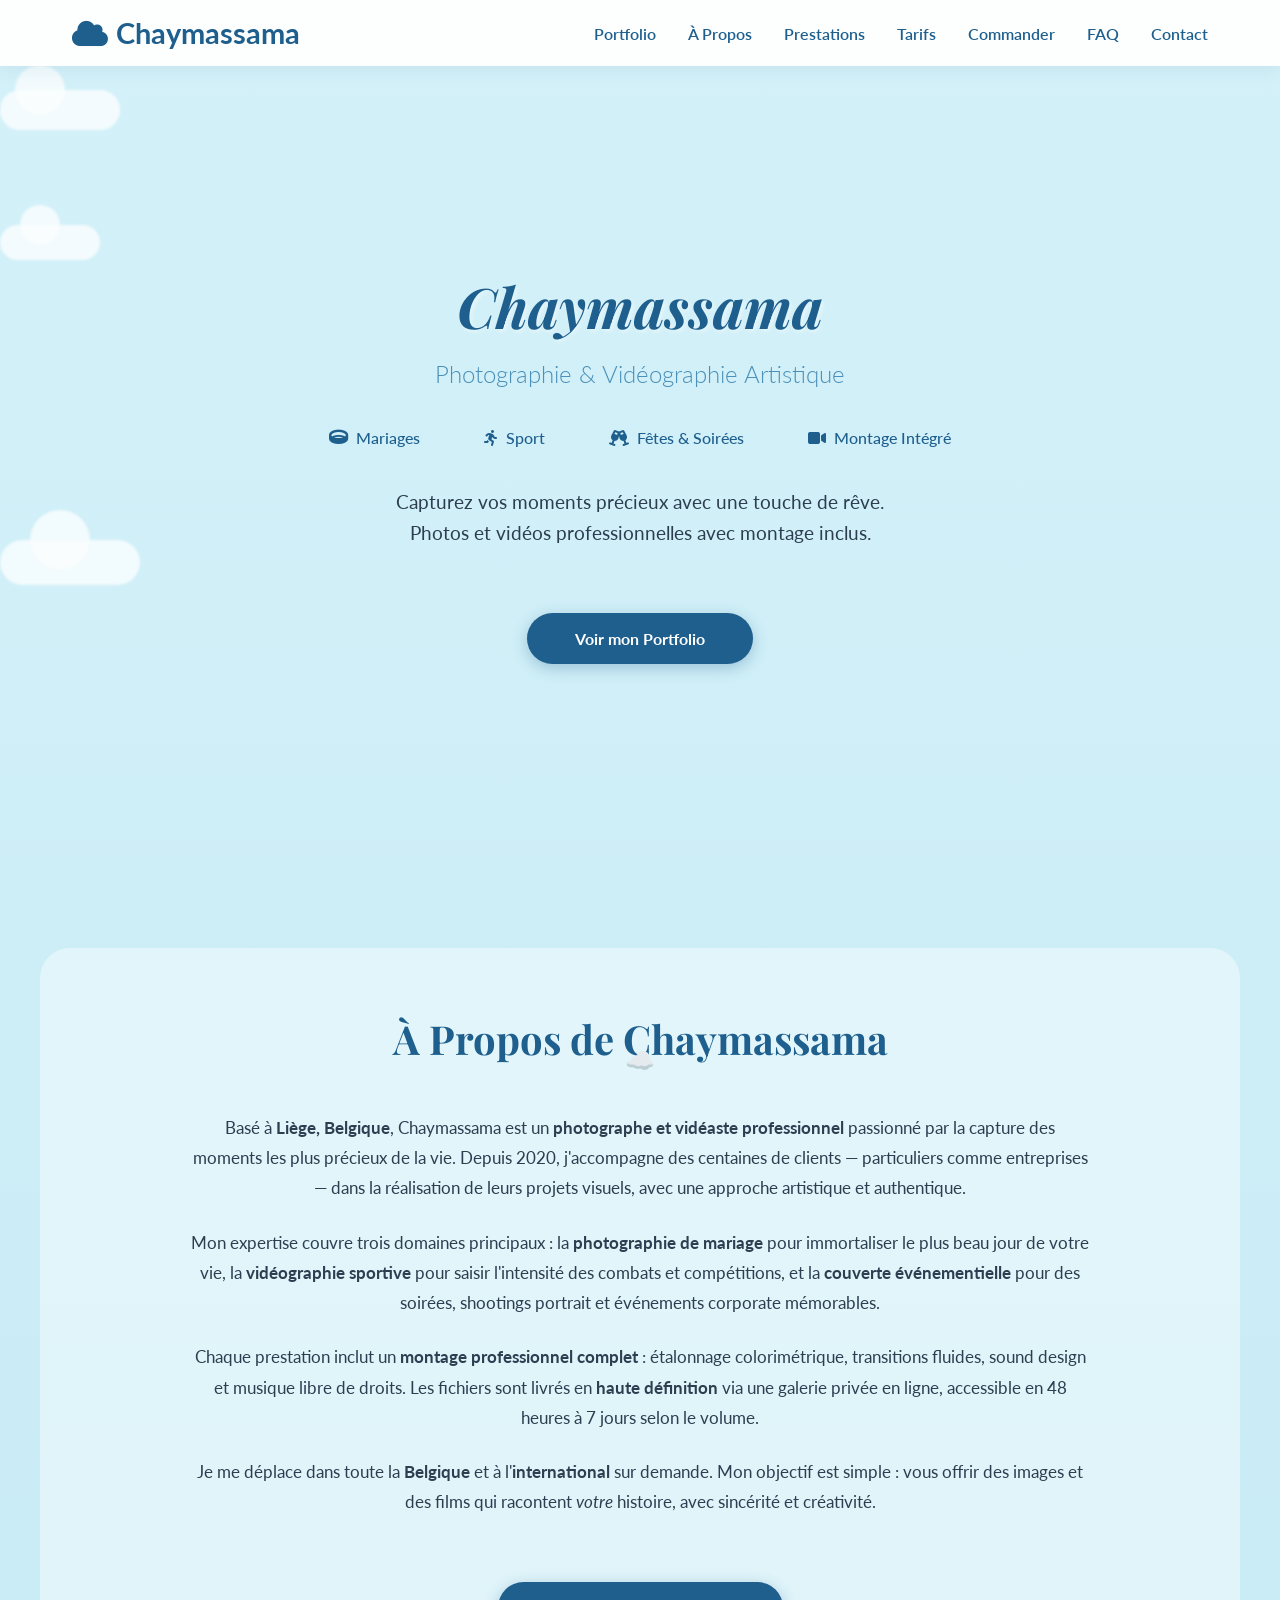
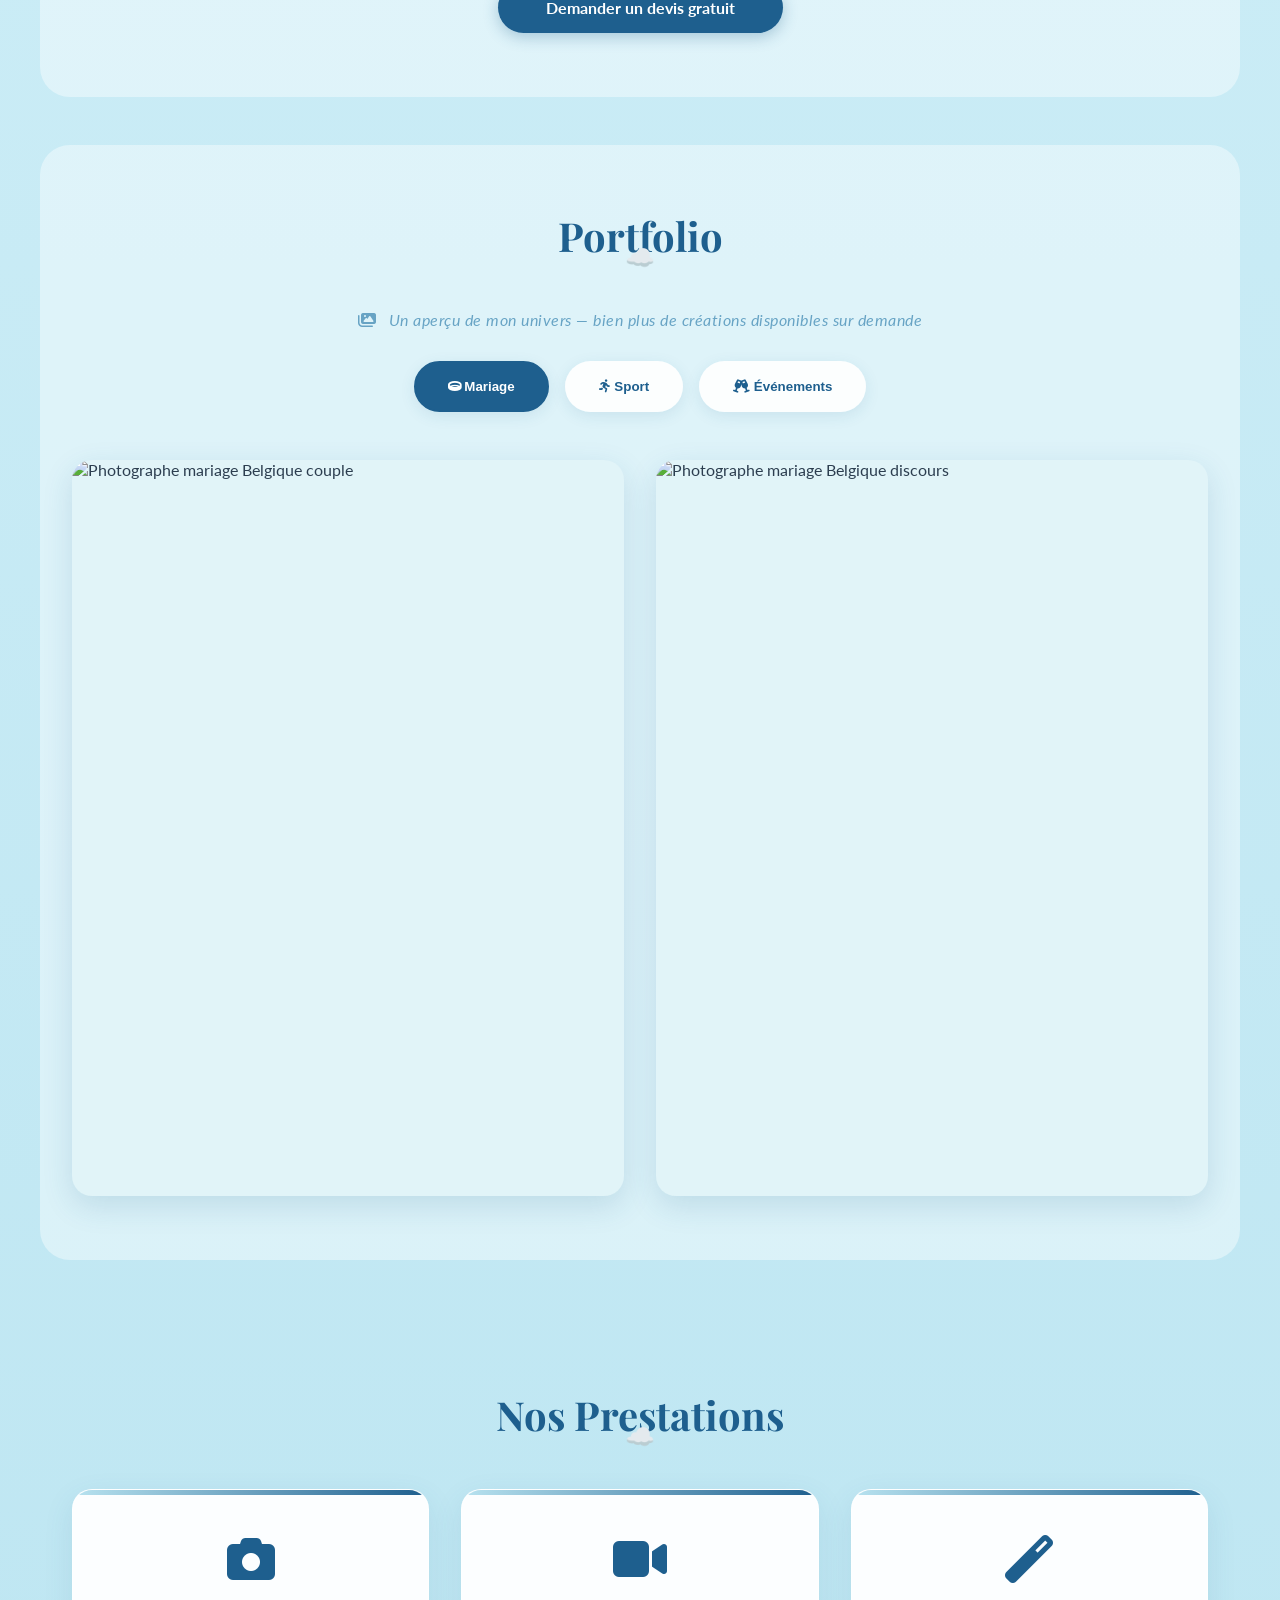
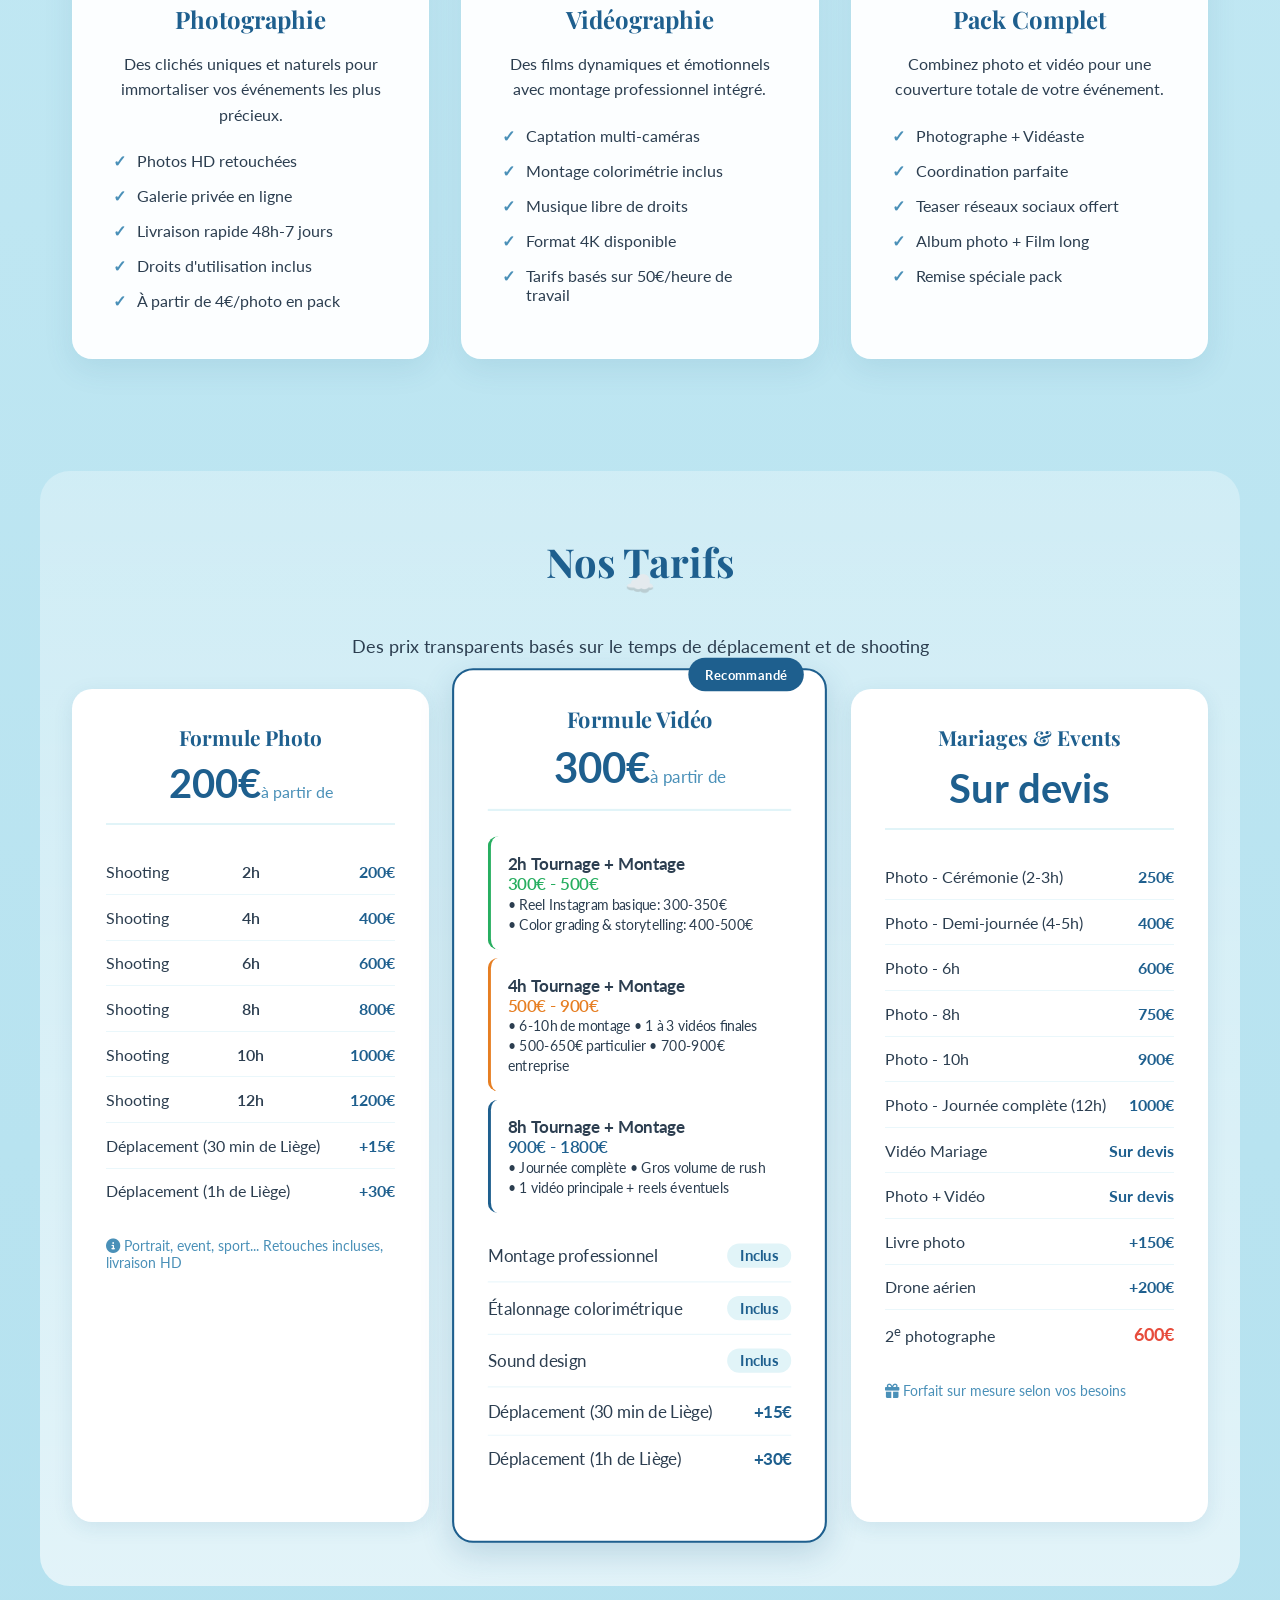
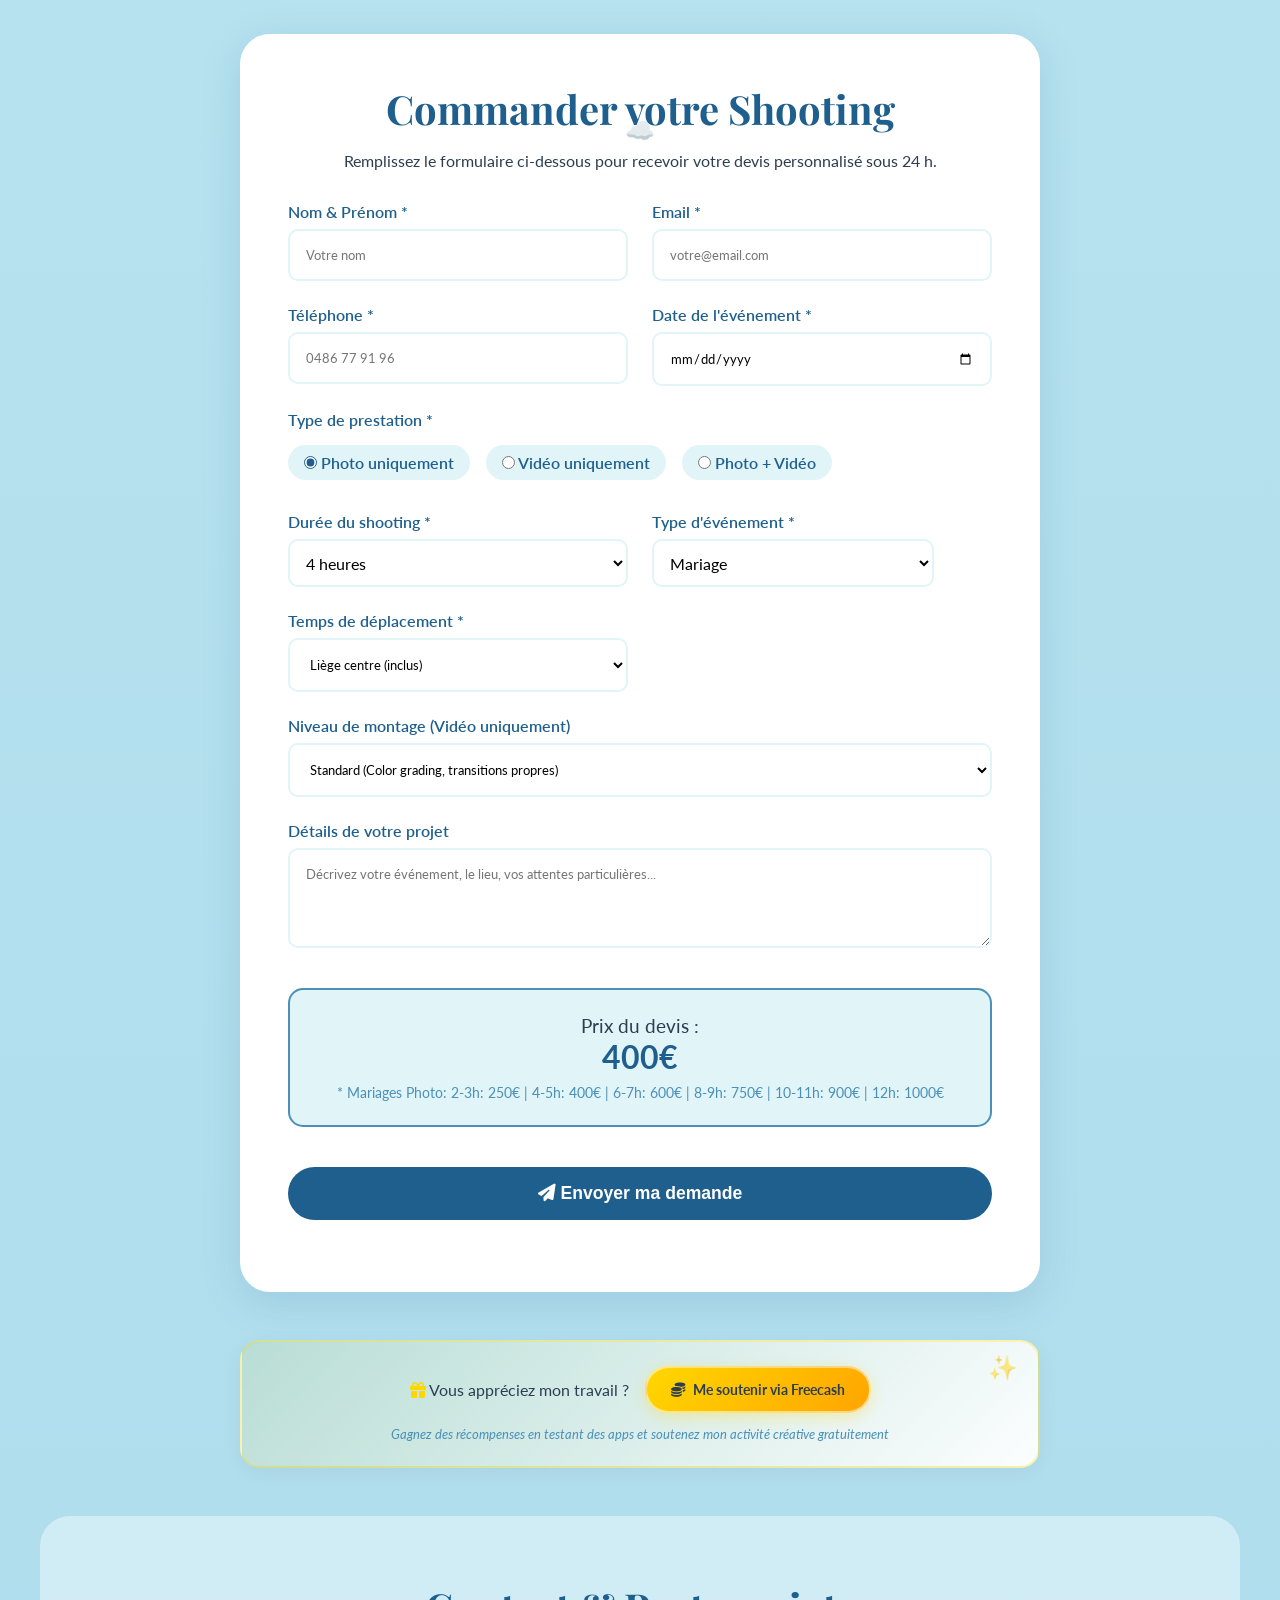
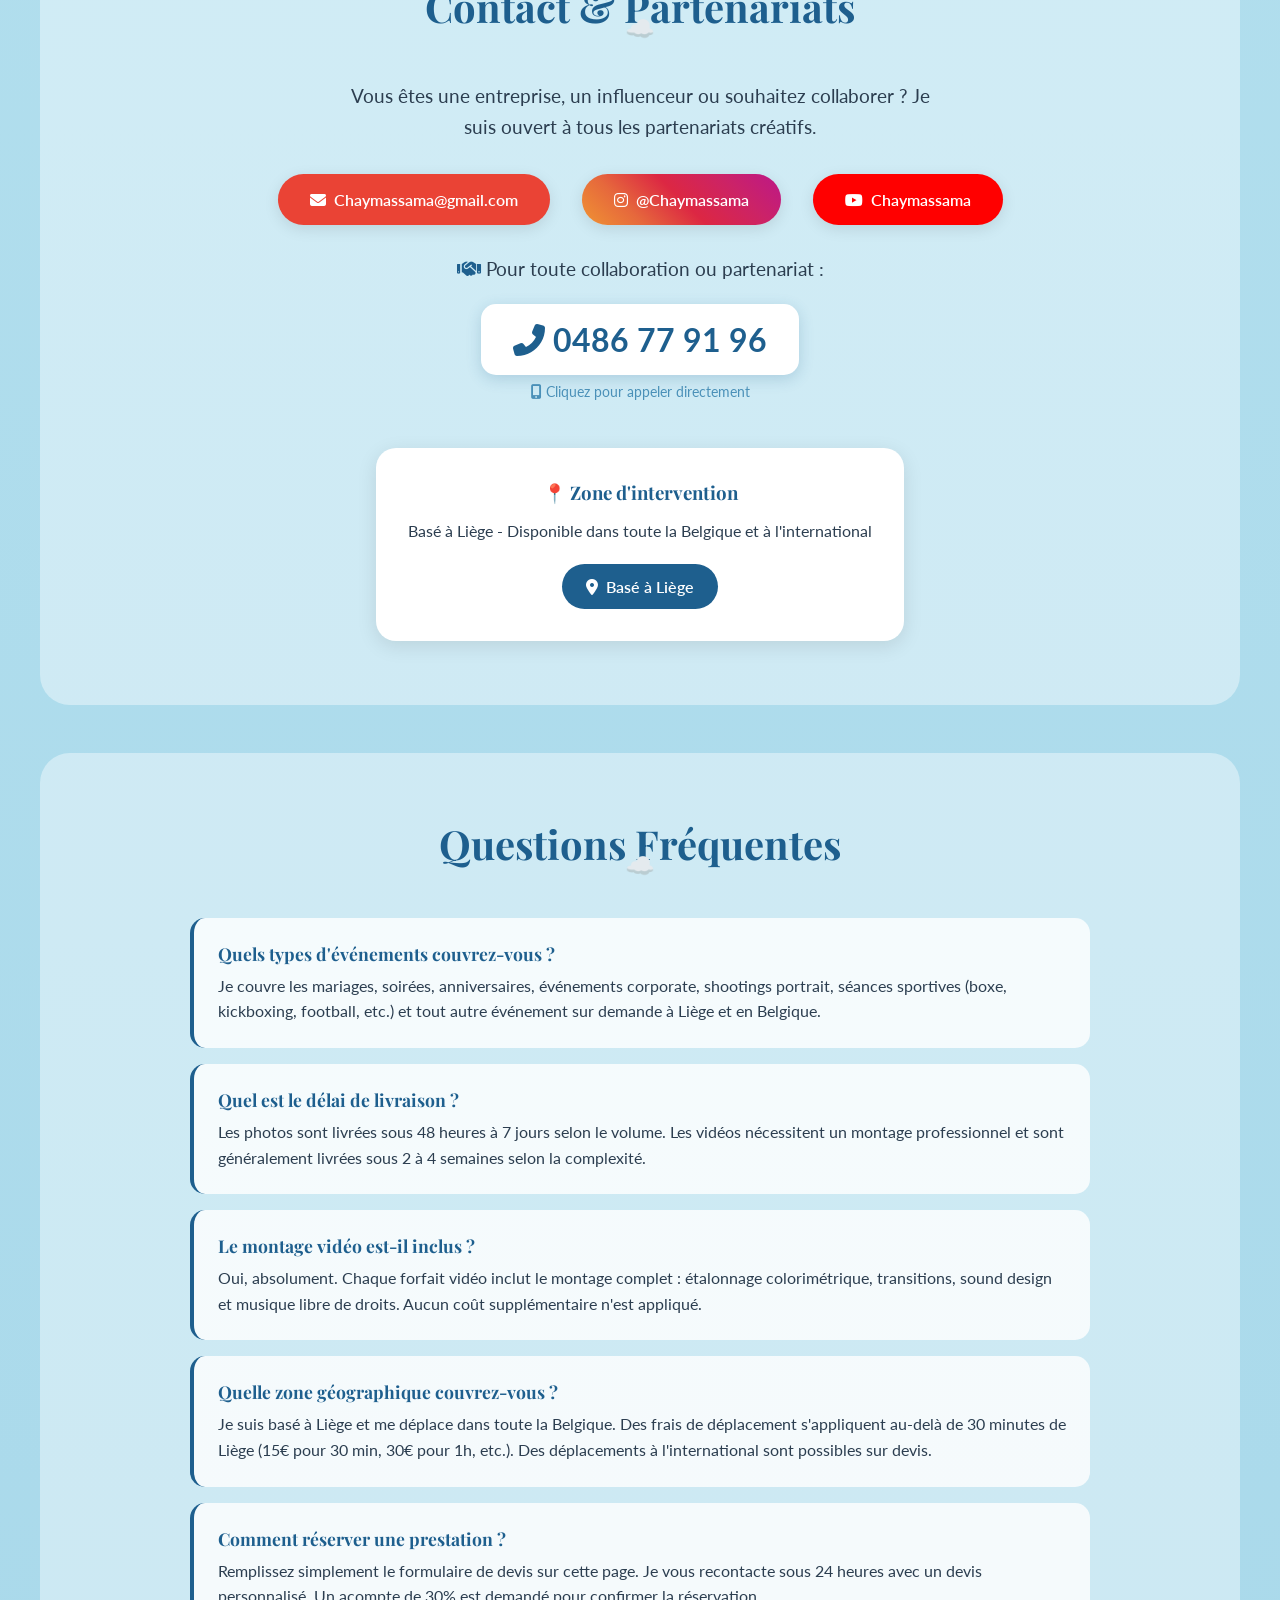
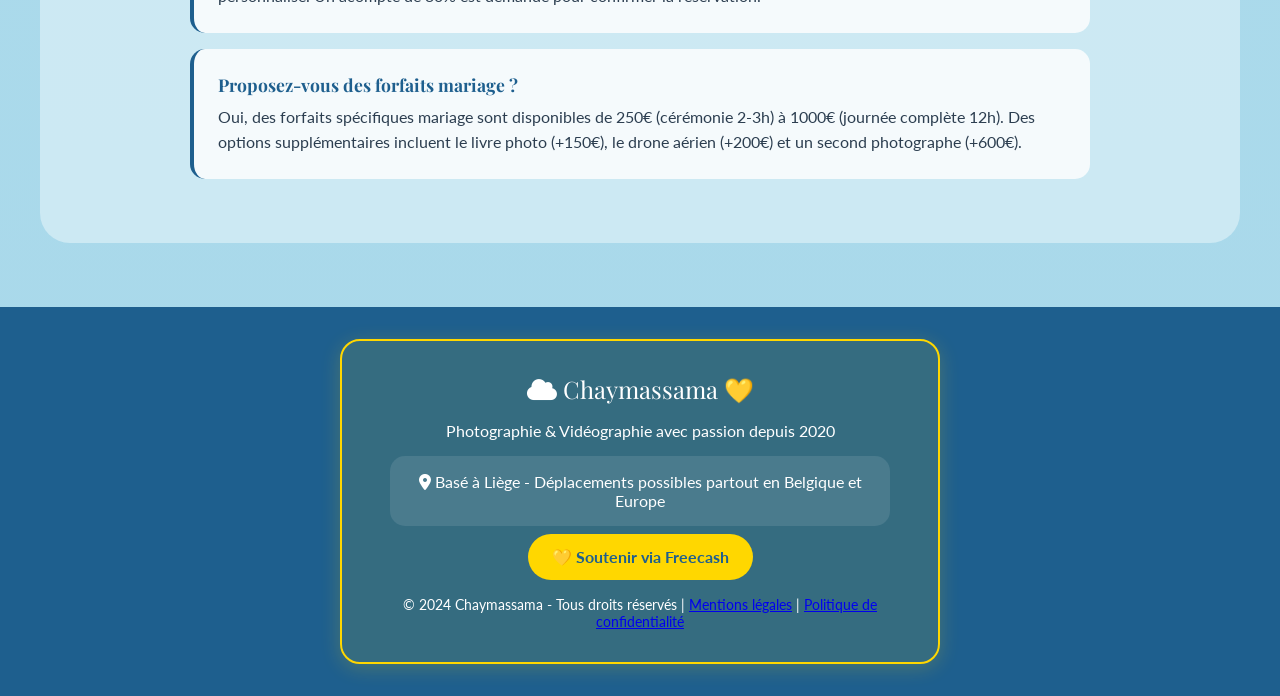
==== commit 809580a3: "Update print statement from 'Hello' to 'Goodbye'" ====
--- a/index.html
+++ b/index.html
@@ -1,1207 +1,2415 @@
 <!DOCTYPE html>
 <html lang="fr">
 <head>
-  <meta charset="UTF-8" />
-  <meta name="viewport" content="width=device-width, initial-scale=1.0" />
-  <title>FightIQ — Analyse Combat IA</title>
-  <link rel="preconnect" href="https://fonts.googleapis.com" />
-  <link rel="preconnect" href="https://fonts.gstatic.com" crossorigin />
-  <link href="https://fonts.googleapis.com/css2?family=Bebas+Neue&family=DM+Sans:wght@300;400;500;600&family=JetBrains+Mono:wght@400;500&display=swap" rel="stylesheet" />
-  <style>
-    *, *::before, *::after { box-sizing: border-box; margin: 0; padding: 0; }
-
-    :root {
-      --dark:       #0a0a0a;
-      --dark-2:     #111111;
-      --dark-3:     #1a1a1a;
-      --card:       #121214;
-      --border:     rgba(255,255,255,0.06);
-      --border-h:   rgba(255,255,255,0.12);
-      --text:       #f5f5f5;
-      --muted:      #666;
-      --accent:     #ef4444;
-      --accent-2:   #dc2626;
-      --glow:       rgba(239,68,68,0.15);
-      --blue:       #3b82f6;
-      --emerald:    #10b981;
-      --amber:      #f59e0b;
-      --purple:     #8b5cf6;
+    <meta charset="UTF-8">
+    <script async src="https://pagead2.googlesyndication.com/pagead/js/adsbygoogle.js?client=ca-pub-2260710430528494"
+     crossorigin="anonymous"></script>
+    <link rel="canonical" href="https://chaymassama.be/">
+    <meta name="google-site-verification" content="JpsYykzwaCATkrDPAhGlFVuBeZXdRlqmOCpxk-vb73M" />
+    <meta name="viewport" content="width=device-width, initial-scale=1.0">
+    <meta name="robots" content="index, follow">
+    <title>Chaymassama | Photographie & Vidéographie</title>
+    
+    <link rel="icon" href="/favicon.ico" type="image/x-icon">
+    <link rel="icon" type="image/png" sizes="96x96" href="/favicon-96x96.png">
+    <link rel="apple-touch-icon" sizes="180x180" href="/apple-touch-icon.png"> 
+
+    <link href="https://fonts.googleapis.com/css2?family=Playfair+Display:ital,wght@0,400;0,600;0,700;1,400&family=Lato:wght@300;400;700&display=swap" rel="stylesheet">
+    <link rel="stylesheet" href="https://cdnjs.cloudflare.com/ajax/libs/font-awesome/6.4.0/css/all.min.css">
+ 
+    <meta property="og:image" content="https://chaymassama.be/IMG_6150.jpg">
+    <style>
+        :root {
+            --sky-blue: #B8E3F0;
+            --deep-blue: #1E5F8E;
+            --cloud-white: #FFFFFF;
+            --soft-blue: #E1F4F8;
+            --accent-blue: #4A90B8;
+            --text-dark: #2C3E50;
+            --gold-accent: #FFD700;
+        }
+
+        * {
+            margin: 0;
+            padding: 0;
+            box-sizing: border-box;
+        }
+
+        body {
+            font-family: 'Lato', sans-serif;
+            background: linear-gradient(180deg, #D4F1F9 0%, #B8E3F0 50%, #A8D8EA 100%);
+            color: var(--text-dark);
+            overflow-x: hidden;
+            min-height: 100vh;
+        }
+
+        h1, h2, h3, .brand-name {
+            font-family: 'Playfair Display', serif;
+        }
+
+        @keyframes float {
+            0%, 100% { transform: translateY(0px); }
+            50% { transform: translateY(-20px); }
+        }
+
+        @keyframes drift {
+            from { transform: translateX(-100px); }
+            to { transform: translateX(100vw); }
+        }
+
+        @keyframes fadeInUp {
+            from {
+                opacity: 0;
+                transform: translateY(30px);
+            }
+            to {
+                opacity: 1;
+                transform: translateY(0);
+            }
+        }
+
+        @keyframes fadeIn {
+            from { opacity: 0; }
+            to { opacity: 1; }
+        }
+
+        @keyframes pulse-glow {
+            0%, 100% { box-shadow: 0 0 20px rgba(255, 215, 0, 0.3); }
+            50% { box-shadow: 0 0 30px rgba(255, 215, 0, 0.6); }
+        }
+
+        .cloud {
+            position: absolute;
+            background: rgba(255, 255, 255, 0.8);
+            border-radius: 100px;
+            opacity: 0.9;
+            filter: blur(1px);
+            z-index: 0;
+        }
+
+        .cloud::before {
+            content: '';
+            position: absolute;
+            background: rgba(255, 255, 255, 0.8);
+            border-radius: 100px;
+        }
+
+        .cloud1 {
+            width: 120px;
+            height: 40px;
+            top: 10%;
+            animation: drift 25s infinite linear;
+        }
+
+        .cloud1::before {
+            width: 50px;
+            height: 50px;
+            top: -25px;
+            left: 15px;
+        }
+
+        .cloud2 {
+            width: 100px;
+            height: 35px;
+            top: 25%;
+            animation: drift 30s infinite linear;
+            animation-delay: -10s;
+        }
+
+        .cloud2::before {
+            width: 40px;
+            height: 40px;
+            top: -20px;
+            left: 20px;
+        }
+
+        .cloud3 {
+            width: 140px;
+            height: 45px;
+            top: 60%;
+            animation: drift 35s infinite linear;
+            animation-delay: -5s;
+        }
+
+        .cloud3::before {
+            width: 60px;
+            height: 60px;
+            top: -30px;
+            left: 30px;
+        }
+
+        nav {
+            position: fixed;
+            top: 0;
+            width: 100%;
+            background: rgba(255, 255, 255, 0.95);
+            backdrop-filter: blur(10px);
+            box-shadow: 0 2px 20px rgba(30, 95, 142, 0.1);
+            z-index: 1000;
+            padding: 1rem 0;
+        }
+
+        .nav-container {
+            max-width: 1200px;
+            margin: 0 auto;
+            display: flex;
+            justify-content: space-between;
+            align-items: center;
+            padding: 0 2rem;
+        }
+
+        .logo {
+            font-size: 1.8rem;
+            color: var(--deep-blue);
+            font-weight: 700;
+            text-decoration: none;
+            display: flex;
+            align-items: center;
+            gap: 0.5rem;
+        }
+
+        .nav-links {
+            display: flex;
+            gap: 2rem;
+            list-style: none;
+        }
+
+        .nav-links a {
+            text-decoration: none;
+            color: var(--deep-blue);
+            font-weight: 600;
+            transition: all 0.3s;
+            position: relative;
+        }
+
+        .nav-links a::after {
+            content: '';
+            position: absolute;
+            bottom: -5px;
+            left: 0;
+            width: 0;
+            height: 2px;
+            background: var(--deep-blue);
+            transition: width 0.3s;
+        }
+
+        .nav-links a:hover::after {
+            width: 100%;
+        }
+
+        .hero {
+            min-height: 100vh;
+            display: flex;
+            align-items: center;
+            justify-content: center;
+            text-align: center;
+            padding: 6rem 2rem 4rem;
+            position: relative;
+            overflow: hidden;
+        }
+
+        .hero-content {
+            position: relative;
+            z-index: 10;
+            animation: fadeInUp 1s ease-out;
+        }
+
+        .hero h1 {
+            font-size: 3.5rem;
+            color: var(--deep-blue);
+            margin-bottom: 1rem;
+            font-style: italic;
+            text-shadow: 2px 2px 4px rgba(255,255,255,0.5);
+        }
+
+        .hero-subtitle {
+            font-size: 1.5rem;
+            color: var(--accent-blue);
+            margin-bottom: 2rem;
+            font-weight: 300;
+        }
+
+        .hero-services {
+            display: flex;
+            gap: 2rem;
+            justify-content: center;
+            flex-wrap: wrap;
+            margin: 2rem auto;
+            width: 100%;
+        }
+
+        .service-tag {
+            background: transparent;
+            padding: 0.5rem 1rem;
+            border-radius: 0;
+            box-shadow: none;
+            color: var(--deep-blue);
+            font-weight: 500;
+            border: none;
+            transition: all 0.3s;
+            display: flex;
+            align-items: center;
+            gap: 0.5rem;
+            font-size: 1rem;
+        }
+
+        .service-tag:hover {
+            transform: translateY(-2px);
+            color: var(--accent-blue);
+        }
+
+        .ring-icon {
+            color: var(--deep-blue);
+            font-size: 1.2rem;
+        }
+
+        .cta-button {
+            display: inline-block;
+            margin-top: 2rem;
+            padding: 1rem 3rem;
+            background: var(--deep-blue);
+            color: white;
+            text-decoration: none;
+            border-radius: 50px;
+            font-weight: 700;
+            transition: all 0.3s;
+            box-shadow: 0 4px 15px rgba(30, 95, 142, 0.3);
+        }
+
+        .cta-button:hover {
+            background: var(--accent-blue);
+            transform: translateY(-3px);
+            box-shadow: 0 6px 20px rgba(30, 95, 142, 0.4);
+        }
+
+        section {
+            padding: 5rem 2rem;
+            position: relative;
+            max-width: 1200px;
+            margin: 0 auto;
+        }
+
+        .section-title {
+            text-align: center;
+            font-size: 2.5rem;
+            color: var(--deep-blue);
+            margin-bottom: 3rem;
+            position: relative;
+            display: block;
+            width: fit-content;
+            margin-left: auto;
+            margin-right: auto;
+        }
+
+        .section-title::after {
+            content: '☁️';
+            position: absolute;
+            bottom: -10px;
+            left: 50%;
+            transform: translateX(-50%);
+            font-size: 1.5rem;
+        }
+
+        /* PORTFOLIO SECTION - NOUVEAU */
+        .portfolio-section {
+            background: rgba(255, 255, 255, 0.4);
+            border-radius: 30px;
+            padding: 4rem 2rem;
+            margin: 3rem auto;
+        }
+
+        .portfolio-subtitle {
+            text-align: center;
+            color: var(--accent-blue);
+            font-size: 1rem;
+            font-style: italic;
+            margin-bottom: 2rem;
+            opacity: 0.8;
+            font-weight: 400;
+            letter-spacing: 0.5px;
+        }
+
+        .portfolio-tabs {
+            display: flex;
+            justify-content: center;
+            gap: 1rem;
+            margin-bottom: 3rem;
+            flex-wrap: wrap;
+        }
+
+        .portfolio-tab {
+            padding: 1rem 2rem;
+            background: rgba(255, 255, 255, 0.9);
+            border: 2px solid transparent;
+            border-radius: 50px;
+            color: var(--deep-blue);
+            font-weight: 600;
+            cursor: pointer;
+            transition: all 0.3s;
+            box-shadow: 0 4px 15px rgba(30, 95, 142, 0.1);
+        }
+
+        .portfolio-tab:hover {
+            transform: translateY(-3px);
+            box-shadow: 0 6px 20px rgba(30, 95, 142, 0.2);
+        }
+
+        .portfolio-tab.active {
+            background: var(--deep-blue);
+            color: white;
+            border-color: var(--deep-blue);
+        }
+
+        .portfolio-content {
+            display: none;
+            animation: fadeIn 0.5s ease-out;
+        }
+
+        .portfolio-content.active {
+            display: block;
+        }
+
+        .portfolio-grid {
+            display: grid;
+            grid-template-columns: repeat(auto-fit, minmax(400px, 1fr));
+            gap: 2rem;
+        }
+
+        .portfolio-item {
+            position: relative;
+            border-radius: 20px;
+            overflow: hidden;
+            box-shadow: 0 10px 30px rgba(30, 95, 142, 0.15);
+            cursor: pointer;
+            transition: all 0.3s;
+            aspect-ratio: 3/4;
+            background: var(--soft-blue);
+        }
+
+        .portfolio-item:hover {
+            transform: translateY(-10px);
+            box-shadow: 0 20px 40px rgba(30, 95, 142, 0.25);
+        }
+
+        .portfolio-item img {
+            width: 100%;
+            height: 100%;
+            object-fit: cover;
+            transition: transform 0.5s;
+        }
+
+        .portfolio-item:hover img {
+            transform: scale(1.05);
+        }
+
+        .portfolio-overlay {
+            position: absolute;
+            bottom: 0;
+            left: 0;
+            right: 0;
+            background: linear-gradient(to top, rgba(30, 95, 142, 0.9), transparent);
+            padding: 2rem 1.5rem 1.5rem;
+            color: white;
+            opacity: 0;
+            transition: opacity 0.3s;
+        }
+
+        .portfolio-item:hover .portfolio-overlay {
+            opacity: 1;
+        }
+
+        .portfolio-overlay h3 {
+            font-size: 1.3rem;
+            margin-bottom: 0.5rem;
+        }
+
+        .portfolio-overlay p {
+            font-size: 0.9rem;
+            opacity: 0.9;
+        }
+
+        .portfolio-overlay i {
+            position: absolute;
+            top: 1rem;
+            right: 1rem;
+            font-size: 1.5rem;
+            background: rgba(255,255,255,0.2);
+            width: 50px;
+            height: 50px;
+            border-radius: 50%;
+            display: flex;
+            align-items: center;
+            justify-content: center;
+            backdrop-filter: blur(10px);
+        }
+
+        /* LIGHTBOX - NOUVEAU */
+        .lightbox {
+            display: none;
+            position: fixed;
+            top: 0;
+            left: 0;
+            width: 100%;
+            height: 100%;
+            background: rgba(0, 0, 0, 0.95);
+            z-index: 10000;
+            justify-content: center;
+            align-items: center;
+            padding: 2rem;
+        }
+
+        .lightbox.active {
+            display: flex;
+            animation: fadeIn 0.3s;
+        }
+
+        .lightbox-content {
+            position: relative;
+            max-width: 90%;
+            max-height: 90%;
+            display: flex;
+            flex-direction: column;
+            align-items: center;
+        }
+
+        .lightbox-img {
+            max-width: 100%;
+            max-height: 80vh;
+            object-fit: contain;
+            border-radius: 10px;
+            box-shadow: 0 20px 60px rgba(0,0,0,0.5);
+        }
+
+        .lightbox-close {
+            position: absolute;
+            top: -50px;
+            right: 0;
+            background: none;
+            border: none;
+            color: white;
+            font-size: 2.5rem;
+            cursor: pointer;
+            transition: transform 0.3s;
+            width: 50px;
+            height: 50px;
+            display: flex;
+            align-items: center;
+            justify-content: center;
+        }
+
+        .lightbox-close:hover {
+            transform: rotate(90deg);
+        }
+
+        .lightbox-nav {
+            position: absolute;
+            top: 50%;
+            transform: translateY(-50%);
+            background: rgba(255,255,255,0.1);
+            border: none;
+            color: white;
+            font-size: 2rem;
+            width: 60px;
+            height: 60px;
+            border-radius: 50%;
+            cursor: pointer;
+            transition: all 0.3s;
+            backdrop-filter: blur(10px);
+            display: flex;
+            align-items: center;
+            justify-content: center;
+        }
+
+        .lightbox-nav:hover {
+            background: rgba(255,255,255,0.3);
+            transform: translateY(-50%) scale(1.1);
+        }
+
+        .lightbox-prev {
+            left: -80px;
+        }
+
+        .lightbox-next {
+            right: -80px;
+        }
+
+        .lightbox-caption {
+            color: white;
+            text-align: center;
+            margin-top: 1.5rem;
+            font-size: 1.2rem;
+        }
+
+        .lightbox-counter {
+            color: rgba(255,255,255,0.7);
+            font-size: 0.9rem;
+            margin-top: 0.5rem;
+        }
+
+        /* Prestations */
+        .services-grid {
+            display: grid;
+            grid-template-columns: repeat(auto-fit, minmax(300px, 1fr));
+            gap: 2rem;
+            margin-top: 3rem;
+        }
+
+        .service-card {
+            background: rgba(255, 255, 255, 0.95);
+            border-radius: 20px;
+            padding: 2.5rem;
+            text-align: center;
+            box-shadow: 0 10px 30px rgba(30, 95, 142, 0.1);
+            transition: all 0.3s;
+            border: 1px solid rgba(255,255,255,0.5);
+            position: relative;
+            overflow: hidden;
+        }
+
+        .service-card::before {
+            content: '';
+            position: absolute;
+            top: 0;
+            left: 0;
+            width: 100%;
+            height: 5px;
+            background: linear-gradient(90deg, var(--sky-blue), var(--deep-blue));
+        }
+
+        .service-card:hover {
+            transform: translateY(-10px);
+            box-shadow: 0 15px 40px rgba(30, 95, 142, 0.2);
+        }
+
+        .service-icon {
+            font-size: 3rem;
+            color: var(--deep-blue);
+            margin-bottom: 1rem;
+        }
+
+        .service-card h3 {
+            color: var(--deep-blue);
+            font-size: 1.5rem;
+            margin-bottom: 1rem;
+        }
+
+        .service-card p {
+            color: var(--text-dark);
+            line-height: 1.6;
+            margin-bottom: 1rem;
+        }
+
+        .features-list {
+            list-style: none;
+            text-align: left;
+            margin-top: 1rem;
+        }
+
+        .features-list li {
+            padding: 0.5rem 0;
+            padding-left: 1.5rem;
+            position: relative;
+        }
+
+        .features-list li::before {
+            content: '✓';
+            position: absolute;
+            left: 0;
+            color: var(--accent-blue);
+            font-weight: bold;
+        }
+
+        /* Tarifs */
+        .pricing-section {
+            background: linear-gradient(180deg, rgba(255,255,255,0.3) 0%, rgba(255,255,255,0.6) 100%);
+            border-radius: 30px;
+            margin: 2rem auto;
+            padding: 4rem 2rem;
+        }
+
+        .pricing-grid {
+            display: grid;
+            grid-template-columns: repeat(auto-fit, minmax(320px, 1fr));
+            gap: 2rem;
+            margin-top: 2rem;
+        }
+
+        .pricing-card {
+            background: white;
+            border-radius: 20px;
+            padding: 2rem;
+            box-shadow: 0 5px 20px rgba(30, 95, 142, 0.1);
+            position: relative;
+            border: 2px solid transparent;
+            transition: all 0.3s;
+        }
+
+        .pricing-card.featured {
+            border-color: var(--deep-blue);
+            transform: scale(1.05);
+            box-shadow: 0 10px 30px rgba(30, 95, 142, 0.2);
+        }
+
+        .pricing-card.featured::before {
+            content: 'Recommandé';
+            position: absolute;
+            top: -12px;
+            right: 20px;
+            background: var(--deep-blue);
+            color: white;
+            padding: 0.5rem 1rem;
+            border-radius: 20px;
+            font-size: 0.8rem;
+            font-weight: bold;
+        }
+
+        .pricing-header {
+            text-align: center;
+            margin-bottom: 1.5rem;
+            padding-bottom: 1rem;
+            border-bottom: 2px solid var(--soft-blue);
+        }
+
+        .pricing-title {
+            color: var(--deep-blue);
+            font-size: 1.3rem;
+            margin-bottom: 0.5rem;
+        }
+
+        .price {
+            font-size: 2.5rem;
+            color: var(--deep-blue);
+            font-weight: 700;
+        }
+
+        .price-unit {
+            font-size: 1rem;
+            color: var(--accent-blue);
+            font-weight: 400;
+        }
+
+        .pricing-features {
+            list-style: none;
+            margin: 1.5rem 0;
+        }
+
+        .pricing-features li {
+            padding: 0.8rem 0;
+            border-bottom: 1px solid rgba(184, 227, 240, 0.3);
+            display: flex;
+            justify-content: space-between;
+            align-items: center;
+        }
+
+        .pricing-features li:last-child {
+            border-bottom: none;
+        }
+
+        .price-tag {
+            color: var(--deep-blue);
+            font-weight: 700;
+        }
+
+        .photo-pack {
+            background: var(--soft-blue);
+            padding: 0.2rem 0.8rem;
+            border-radius: 15px;
+            font-size: 0.9rem;
+            color: var(--deep-blue);
+            font-weight: 700;
+        }
+
+        .order-section {
+            background: white;
+            border-radius: 30px;
+            box-shadow: 0 10px 40px rgba(30, 95, 142, 0.15);
+            padding: 3rem;
+            margin: 3rem auto;
+            max-width: 800px;
+        }
+
+        .form-grid {
+            display: grid;
+            grid-template-columns: 1fr 1fr;
+            gap: 1.5rem;
+            margin-top: 2rem;
+        }
+
+        .form-group {
+            display: flex;
+            flex-direction: column;
+        }
+
+        .form-group.full-width {
+            grid-column: 1 / -1;
+        }
+
+        label {
+            color: var(--deep-blue);
+            font-weight: 600;
+            margin-bottom: 0.5rem;
+        }
+
+        input, select, textarea {
+            padding: 1rem;
+            border: 2px solid var(--soft-blue);
+            border-radius: 10px;
+            font-family: 'Lato', sans-serif;
+            transition: all 0.3s;
+            background: rgba(255,255,255,0.9);
+        }
+
+        input:focus, select:focus, textarea:focus {
+            outline: none;
+            border-color: var(--deep-blue);
+            box-shadow: 0 0 0 3px rgba(30, 95, 142, 0.1);
+        }
+
+        .radio-group {
+            display: flex;
+            gap: 1rem;
+            flex-wrap: wrap;
+            margin-top: 0.5rem;
+        }
+
+        .radio-label {
+            display: flex;
+            align-items: center;
+            gap: 0.5rem;
+            cursor: pointer;
+            padding: 0.5rem 1rem;
+            background: var(--soft-blue);
+            border-radius: 20px;
+            transition: all 0.3s;
+        }
+
+        .radio-label:hover {
+            background: var(--sky-blue);
+        }
+
+        input[type="radio"] {
+            accent-color: var(--deep-blue);
+        }
+
+        .submit-btn {
+            background: var(--deep-blue);
+            color: white;
+            padding: 1rem 3rem;
+            border: none;
+            border-radius: 50px;
+            font-size: 1.1rem;
+            font-weight: 700;
+            cursor: pointer;
+            transition: all 0.3s;
+            width: 100%;
+            margin-top: 1rem;
+        }
+
+        .submit-btn:hover {
+            background: var(--accent-blue);
+            transform: translateY(-2px);
+            box-shadow: 0 5px 20px rgba(30, 95, 142, 0.3);
+        }
+
+        .submit-btn:disabled {
+            opacity: 0.7;
+            cursor: not-allowed;
+        }
+
+        .contact-section {
+            text-align: center;
+            background: rgba(255,255,255,0.4);
+            border-radius: 30px;
+            padding: 4rem 2rem;
+            margin-bottom: 3rem;
+        }
+
+        .social-links {
+            display: flex;
+            justify-content: center;
+            gap: 2rem;
+            margin: 2rem 0;
+            flex-wrap: wrap;
+        }
+
+        .social-btn {
+            display: flex;
+            align-items: center;
+            gap: 0.5rem;
+            padding: 1rem 2rem;
+            background: white;
+            border-radius: 50px;
+            text-decoration: none;
+            color: var(--deep-blue);
+            font-weight: 600;
+            box-shadow: 0 4px 15px rgba(0,0,0,0.1);
+            transition: all 0.3s;
+        }
+
+        .social-btn:hover {
+            transform: translateY(-5px);
+            box-shadow: 0 8px 25px rgba(0,0,0,0.15);
+        }
+
+        .social-btn.instagram {
+            background: linear-gradient(45deg, #f09433 0%,#e6683c 25%,#dc2743 50%,#cc2366 75%,#bc1888 100%);
+            color: white;
+        }
+
+        .social-btn.youtube {
+            background: #FF0000;
+            color: white;
+        }
+
+        .contact-info {
+            margin-top: 2rem;
+            font-size: 1.2rem;
+        }
+
+        .phone-number {
+            font-size: 2rem;
+            color: var(--deep-blue);
+            font-weight: 700;
+            margin-top: 1rem;
+            display: inline-block;
+            padding: 1rem 2rem;
+            background: white;
+            border-radius: 15px;
+            box-shadow: 0 4px 15px rgba(30, 95, 142, 0.2);
+            text-decoration: none;
+            transition: all 0.3s;
+        }
+
+        .phone-number:hover {
+            background: var(--deep-blue);
+            color: white;
+            transform: scale(1.05);
+        }
+
+        .location-badge {
+            display: inline-flex;
+            align-items: center;
+            gap: 0.5rem;
+            background: var(--deep-blue);
+            color: white;
+            padding: 0.8rem 1.5rem;
+            border-radius: 50px;
+            margin-top: 1.5rem;
+            font-weight: 600;
+        }
+
+        .promo-banner {
+            background: linear-gradient(135deg, rgba(255, 215, 0, 0.1) 0%, rgba(255, 255, 255, 0.95) 100%);
+            border: 2px solid rgba(255, 215, 0, 0.3);
+            border-radius: 20px;
+            padding: 1.5rem;
+            margin: 3rem auto;
+            max-width: 800px;
+            text-align: center;
+            position: relative;
+            overflow: hidden;
+            box-shadow: 0 5px 20px rgba(0,0,0,0.05);
+            transition: all 0.3s ease;
+        }
+
+        .promo-banner:hover {
+            transform: translateY(-3px);
+            box-shadow: 0 8px 30px rgba(255, 215, 0, 0.2);
+            border-color: rgba(255, 215, 0, 0.6);
+        }
+
+        .promo-banner::before {
+            content: '✨';
+            position: absolute;
+            top: 10px;
+            right: 20px;
+            font-size: 1.5rem;
+            opacity: 0.6;
+            animation: float 3s ease-in-out infinite;
+        }
+
+        .promo-content {
+            display: flex;
+            align-items: center;
+            justify-content: center;
+            gap: 1rem;
+            flex-wrap: wrap;
+        }
+
+        .promo-text {
+            color: var(--text-dark);
+            font-size: 0.95rem;
+            font-weight: 600;
+        }
+
+        .promo-link {
+            display: inline-flex;
+            align-items: center;
+            gap: 0.5rem;
+            background: linear-gradient(135deg, #FFD700 0%, #FFA500 100%);
+            color: #2C3E50;
+            padding: 0.8rem 1.5rem;
+            border-radius: 25px;
+            text-decoration: none;
+            font-weight: 700;
+            font-size: 0.9rem;
+            box-shadow: 0 4px 15px rgba(255, 215, 0, 0.3);
+            transition: all 0.3s;
+            border: 2px solid rgba(255, 255, 255, 0.5);
+        }
+
+        .promo-link:hover {
+            transform: scale(1.05);
+            box-shadow: 0 6px 20px rgba(255, 215, 0, 0.5);
+            animation: pulse-glow 2s infinite;
+        }
+
+        footer {
+            background: var(--deep-blue);
+            color: white;
+            text-align: center;
+            padding: 2rem;
+            margin-top: 4rem;
+        }
+
+        .footer-content {
+            max-width: 1200px;
+            margin: 0 auto;
+        }
+
+        .footer-brand {
+            font-size: 1.5rem;
+            font-family: 'Playfair Display', serif;
+            margin-bottom: 1rem;
+        }
+
+        .footer-location {
+            margin-top: 1rem;
+            padding: 1rem;
+            background: rgba(255,255,255,0.1);
+            border-radius: 15px;
+            display: inline-block;
+        }
+
+        .footer-box {
+            background: rgba(255, 223, 0, 0.1);
+            border: 2px solid #FFD700;
+            border-radius: 20px;
+            padding: 2rem 3rem;
+            max-width: 600px;
+            margin: 0 auto;
+            text-align: center;
+            box-shadow: 0 4px 20px rgba(255, 215, 0, 0.2);
+        }
+
+        .freecash-btn {
+            display: inline-block;
+            margin: 0.5rem 0;
+            padding: 0.8rem 1.5rem;
+            background: #FFD700;
+            color: var(--deep-blue);
+            font-weight: 700;
+            border-radius: 50px;
+            text-decoration: none;
+            transition: all 0.3s;
+        }
+
+        .freecash-btn:hover {
+            background: #FFC107;
+            transform: translateY(-2px);
+            box-shadow: 0 5px 15px rgba(255, 215, 0, 0.3);
+        }
+
+        .success-message {
+            display: none;
+            background: #d4edda;
+            color: #155724;
+            padding: 1.5rem;
+            border-radius: 15px;
+            margin-top: 1rem;
+            border: 2px solid #c3e6cb;
+        }
+
+        .success-message.show {
+            display: block;
+            animation: fadeInUp 0.5s ease-out;
+        }
+
+        @media (max-width: 768px) {
+            .nav-links {
+                display: none;
+            }
+            
+            .hero h1 {
+                font-size: 2rem;
+            }
+            
+            .form-grid {
+                grid-template-columns: 1fr;
+            }
+            
+            .pricing-card.featured {
+                transform: scale(1);
+            }
+            
+            .social-links {
+                flex-direction: column;
+                align-items: center;
+            }
+
+            .portfolio-grid {
+                grid-template-columns: 1fr;
+            }
+
+            .portfolio-item {
+                aspect-ratio: 4/5;
+            }
+
+            .lightbox-nav {
+                width: 40px;
+                height: 40px;
+                font-size: 1.2rem;
+            }
+
+            .lightbox-prev {
+                left: 10px;
+            }
+
+            .lightbox-next {
+                right: 10px;
+            }
+
+            .portfolio-tabs {
+                gap: 0.5rem;
+            }
+
+            .portfolio-tab {
+                padding: 0.8rem 1.2rem;
+                font-size: 0.9rem;
+            }
+        }
+
+        .estimate-box {
+            background: var(--soft-blue);
+            padding: 1.5rem;
+            border-radius: 15px;
+            margin-top: 1rem;
+            text-align: center;
+            font-size: 1.2rem;
+            border: 2px solid var(--accent-blue);
+        }
+
+        .estimate-price {
+            font-size: 2rem;
+            color: var(--deep-blue);
+            font-weight: 700;
+        }
+
+        .highlight-price {
+            color: #e74c3c;
+            font-size: 1.1em;
+        }
+
+        .video-tier {
+            background: rgba(255,255,255,0.5);
+            padding: 1rem;
+            margin: 0.5rem 0;
+            border-radius: 10px;
+            border-left: 3px solid var(--accent-blue);
+        }
+
+        .video-tier.simple {
+            border-left-color: #27ae60;
+        }
+
+        .video-tier.complex {
+            border-left-color: #e67e22;
+        }
+
+        .video-tier.premium {
+            border-left-color: var(--deep-blue);
+        }
+    
+        /* Alignement parfait des champs Durée et Type d'événement */
+        #duration, #eventType {
+            height: 48px;
+            box-sizing: border-box;
+        }
+
+        .form-group label {
+            margin-bottom: 0.5rem;
+            display: block;
+        }
+    
+        /* Alignement parfait des champs côte à côte */
+        .form-grid > .form-group {
+            align-self: start;
+        }
+
+        #duration, #eventType {
+            min-height: 48px;
+            padding: 0.75rem;
+            font-size: 1rem;
+        }
+</style>
+<base target="_blank">
+<base target="_blank">
+<base target="_blank">
+<base target="_blank">
+<base target="_blank">
+    <meta name="description" content="Chaymassama, photographe et vidéaste professionnel basé à Liège, Belgique. Spécialisé en photographie et vidéographie de mariage, sport, événements et portraits. Devis personnalisé, livraison HD, montage professionnel inclus.">
+    <meta property="og:title" content="Chaymassama | Photographie & Vidéographie Professionnelle à Liège">
+    <meta property="og:description" content="Photographe et vidéaste professionnel à Liège. Mariages, sport, événements, portraits. Photos HD retouchées, vidéos 4K avec montage inclus. Demandez votre devis personnalisé.">
+    <meta property="og:type" content="website">
+    <meta property="og:url" content="https://chaymassama.be/">
+    <meta property="og:locale" content="fr_BE">
+    <meta name="twitter:card" content="summary_large_image">
+    <meta name="twitter:title" content="Chaymassama | Photographie & Vidéographie à Liège">
+    <meta name="twitter:description" content="Photographe et vidéaste professionnel basé à Liège, Belgique. Mariages, sport, événements, portraits.">
+
+    <script type="application/ld+json">
+    {
+        "@context": "https://schema.org",
+        "@type": "LocalBusiness",
+        "name": "Chaymassama",
+        "description": "Photographe et vidéaste professionnel basé à Liège, Belgique. Spécialisé en mariages, sport, événements et portraits.",
+        "url": "https://chaymassama.be",
+        "telephone": "+32486779196",
+        "email": "chaymassama@gmail.com",
+        "address": {
+            "@type": "PostalAddress",
+            "addressLocality": "Liège",
+            "addressCountry": "BE"
+        },
+        "geo": {
+            "@type": "GeoCoordinates",
+            "latitude": "50.6333",
+            "longitude": "5.5667"
+        },
+        "areaServed": "Belgique",
+        "priceRange": "€€",
+        "openingHours": "Mo-Sa 09:00-20:00",
+        "sameAs": [
+            "https://instagram.com/Chaymassama",
+            "https://youtube.com/@Chaymassama"
+        ],
+        "serviceType": ["Photographie", "Vidéographie", "Montage vidéo"]
     }
-
-    html { scroll-behavior: smooth; -webkit-tap-highlight-color: transparent; }
-
-    body {
-      font-family: 'DM Sans', system-ui, sans-serif;
-      background: var(--dark);
-      color: var(--text);
-      -webkit-font-smoothing: antialiased;
-      min-height: 100vh;
-      overflow-x: hidden;
-    }
-
-    /* ── SCROLLBAR ── */
-    ::-webkit-scrollbar { width: 3px; }
-    ::-webkit-scrollbar-track { background: transparent; }
-    ::-webkit-scrollbar-thumb { background: rgba(255,255,255,0.08); border-radius: 2px; }
-
-    /* ── GRAIN ── */
-    .grain {
-      position: fixed; inset: 0; pointer-events: none; z-index: 9999;
-      opacity: 0.025;
-      background-image: url("data:image/svg+xml,%3Csvg viewBox='0 0 256 256' xmlns='http://www.w3.org/2000/svg'%3E%3Cfilter id='n'%3E%3CfeTurbulence type='fractalNoise' baseFrequency='0.85' numOctaves='4' stitchTiles='stitch'/%3E%3C/filter%3E%3Crect width='100%25' height='100%25' filter='url(%23n)'/%3E%3C/svg%3E");
-      background-size: 256px;
-    }
-
-    /* ── GLASS ── */
-    .glass {
-      background: rgba(255,255,255,0.025);
-      backdrop-filter: blur(20px);
-      border: 1px solid var(--border);
-    }
-
-    /* ── LAYOUT ── */
-    .app { display: flex; min-height: 100vh; }
-
-    /* ── SIDEBAR ── */
-    .sidebar {
-      width: 64px;
-      background: var(--dark-2);
-      border-right: 1px solid var(--border);
-      display: flex;
-      flex-direction: column;
-      align-items: center;
-      padding: 20px 0;
-      gap: 8px;
-      position: fixed;
-      top: 0; left: 0; bottom: 0;
-      z-index: 100;
-      transition: width 0.3s cubic-bezier(0.4,0,0.2,1);
-    }
-    .sidebar:hover { width: 220px; }
-    .sidebar:hover .nav-label { opacity: 1; width: auto; }
-    .sidebar:hover .logo-text { opacity: 1; }
-
-    .logo-wrap {
-      display: flex; align-items: center; gap: 10px;
-      padding: 0 18px; margin-bottom: 16px; width: 100%;
-    }
-    .logo-icon {
-      width: 28px; height: 28px; flex-shrink: 0;
-      background: var(--accent);
-      border-radius: 6px;
-      display: flex; align-items: center; justify-content: center;
-      font-family: 'Bebas Neue', sans-serif;
-      font-size: 14px; color: #fff; letter-spacing: 0.5px;
-    }
-    .logo-text {
-      font-family: 'Bebas Neue', sans-serif;
-      font-size: 18px; letter-spacing: 2px;
-      color: var(--text); white-space: nowrap;
-      opacity: 0; transition: opacity 0.2s;
-    }
-
-    .nav-section-label {
-      font-size: 9px; letter-spacing: 2px; color: var(--muted);
-      text-transform: uppercase;
-      padding: 0 18px; margin-top: 8px; margin-bottom: 4px;
-      width: 100%; white-space: nowrap;
-      opacity: 0; transition: opacity 0.2s;
-    }
-    .sidebar:hover .nav-section-label { opacity: 1; }
-
-    .nav-item {
-      width: calc(100% - 16px); border-radius: 8px;
-      display: flex; align-items: center; gap: 12px;
-      padding: 10px 18px; cursor: pointer;
-      transition: background 0.15s, color 0.15s;
-      color: var(--muted); text-decoration: none;
-      border: none; background: none; font-family: inherit;
-    }
-    .nav-item:hover { background: rgba(255,255,255,0.05); color: var(--text); }
-    .nav-item.active { background: rgba(239,68,68,0.12); color: var(--accent); }
-    .nav-item svg { width: 18px; height: 18px; flex-shrink: 0; }
-    .nav-label {
-      font-size: 13px; font-weight: 500; white-space: nowrap;
-      opacity: 0; width: 0; overflow: hidden;
-      transition: opacity 0.2s;
-    }
-
-    .sidebar-bottom {
-      margin-top: auto; width: 100%;
-      padding: 0 8px;
-      display: flex; flex-direction: column; gap: 4px;
-    }
-
-    /* ── MAIN ── */
-    .main {
-      flex: 1;
-      margin-left: 64px;
-      display: flex;
-      flex-direction: column;
-    }
-
-    /* ── TOPBAR ── */
-    .topbar {
-      height: 56px;
-      border-bottom: 1px solid var(--border);
-      display: flex; align-items: center; justify-content: space-between;
-      padding: 0 24px;
-      background: rgba(10,10,10,0.85);
-      backdrop-filter: blur(20px);
-      position: sticky; top: 0; z-index: 50;
-    }
-    .topbar-left { display: flex; align-items: center; gap: 8px; }
-    .breadcrumb { font-size: 13px; color: var(--muted); }
-    .breadcrumb span { color: var(--text); font-weight: 500; }
-    .topbar-right { display: flex; align-items: center; gap: 12px; }
-
-    .badge {
-      display: inline-flex; align-items: center; gap: 5px;
-      padding: 4px 10px; border-radius: 20px;
-      font-size: 11px; font-weight: 500; letter-spacing: 0.3px;
-    }
-    .badge-accent { background: rgba(239,68,68,0.15); color: var(--accent); border: 1px solid rgba(239,68,68,0.2); }
-    .badge-blue { background: rgba(59,130,246,0.12); color: var(--blue); border: 1px solid rgba(59,130,246,0.2); }
-    .badge-emerald { background: rgba(16,185,129,0.12); color: var(--emerald); border: 1px solid rgba(16,185,129,0.2); }
-    .badge-amber { background: rgba(245,158,11,0.12); color: var(--amber); border: 1px solid rgba(245,158,11,0.2); }
-    .badge-purple { background: rgba(139,92,246,0.12); color: var(--purple); border: 1px solid rgba(139,92,246,0.2); }
-
-    .dot { width: 6px; height: 6px; border-radius: 50%; background: currentColor; }
-
-    /* ── CONTENT ── */
-    .content { padding: 24px; display: flex; flex-direction: column; gap: 20px; }
-
-    /* ── UPLOAD ZONE ── */
-    .upload-zone {
-      border: 1.5px dashed rgba(255,255,255,0.1);
-      border-radius: 16px;
-      padding: 48px 24px;
-      text-align: center;
-      cursor: pointer;
-      transition: all 0.25s;
-      position: relative;
-      overflow: hidden;
-    }
-    .upload-zone::before {
-      content: '';
-      position: absolute; inset: 0;
-      background: radial-gradient(ellipse at 50% 100%, rgba(239,68,68,0.04) 0%, transparent 70%);
-      pointer-events: none;
-    }
-    .upload-zone:hover {
-      border-color: rgba(239,68,68,0.35);
-      background: rgba(239,68,68,0.03);
-    }
-    .upload-zone.drag-over {
-      border-color: var(--accent);
-      background: rgba(239,68,68,0.06);
-      transform: scale(1.005);
-    }
-    .upload-icon {
-      width: 52px; height: 52px; border-radius: 14px;
-      background: rgba(239,68,68,0.1); border: 1px solid rgba(239,68,68,0.2);
-      display: flex; align-items: center; justify-content: center;
-      margin: 0 auto 16px;
-      color: var(--accent);
-    }
-    .upload-icon svg { width: 24px; height: 24px; }
-    .upload-title { font-family: 'Bebas Neue', sans-serif; font-size: 22px; letter-spacing: 1.5px; margin-bottom: 6px; }
-    .upload-sub { font-size: 13px; color: var(--muted); }
-    .upload-sub span { color: var(--accent); cursor: pointer; text-decoration: underline; }
-
-    /* ── GRID 3 ── */
-    .grid-3 { display: grid; grid-template-columns: repeat(3, 1fr); gap: 16px; }
-    .grid-2 { display: grid; grid-template-columns: repeat(2, 1fr); gap: 16px; }
-
-    /* ── CARD ── */
-    .card {
-      background: var(--card);
-      border: 1px solid var(--border);
-      border-radius: 14px;
-      padding: 20px;
-      transition: border-color 0.2s;
-    }
-    .card:hover { border-color: var(--border-h); }
-    .card-header { display: flex; align-items: center; justify-content: space-between; margin-bottom: 16px; }
-    .card-title { font-size: 12px; letter-spacing: 1.5px; text-transform: uppercase; color: var(--muted); font-weight: 500; }
-
-    /* ── STAT CARD ── */
-    .stat-value {
-      font-family: 'Bebas Neue', sans-serif;
-      font-size: 42px; letter-spacing: 1px;
-      line-height: 1;
-    }
-    .stat-unit { font-size: 14px; color: var(--muted); margin-top: 4px; font-weight: 400; }
-    .stat-delta {
-      display: inline-flex; align-items: center; gap: 3px;
-      font-size: 11px; font-weight: 500; margin-top: 8px;
-    }
-    .stat-delta.up { color: var(--emerald); }
-    .stat-delta.down { color: var(--accent); }
-
-    /* ── VIDEO PLAYER ── */
-    .video-wrap {
-      background: #000;
-      border-radius: 14px;
-      overflow: hidden;
-      position: relative;
-      aspect-ratio: 16/9;
-      border: 1px solid var(--border);
-    }
-    .video-wrap video { width: 100%; height: 100%; object-fit: contain; display: block; }
-    .video-placeholder {
-      position: absolute; inset: 0;
-      display: flex; flex-direction: column;
-      align-items: center; justify-content: center;
-      gap: 12px; color: var(--muted);
-    }
-    .video-placeholder svg { width: 40px; height: 40px; opacity: 0.3; }
-
-    /* ── VIDEO OVERLAY TAGS ── */
-    .video-tags {
-      position: absolute; top: 12px; left: 12px;
-      display: flex; flex-wrap: wrap; gap: 6px;
-    }
-
-    /* ── TIMELINE ── */
-    .timeline-wrap {
-      background: var(--dark-3);
-      border-radius: 8px;
-      padding: 12px 16px;
-      position: relative;
-    }
-    .timeline-bar {
-      height: 6px; background: rgba(255,255,255,0.06);
-      border-radius: 3px; margin: 12px 0 8px;
-      position: relative; overflow: hidden; cursor: pointer;
-    }
-    .timeline-progress {
-      height: 100%; background: var(--accent);
-      border-radius: 3px; width: 34%;
-      transition: width 0.1s;
-    }
-    .timeline-events {
-      position: absolute; top: 0; left: 0; right: 0; bottom: 0;
-    }
-    .timeline-event {
-      position: absolute; top: 0; height: 100%;
-      width: 3px; border-radius: 2px; cursor: pointer;
-    }
-    .timeline-labels { display: flex; justify-content: space-between; font-size: 10px; color: var(--muted); font-family: 'JetBrains Mono', monospace; }
-    .timeline-controls { display: flex; align-items: center; gap: 10px; margin-top: 10px; }
-    .ctrl-btn {
-      background: rgba(255,255,255,0.05); border: 1px solid var(--border);
-      border-radius: 6px; color: var(--text); cursor: pointer;
-      width: 32px; height: 32px; display: flex; align-items: center; justify-content: center;
-      transition: all 0.15s; font-size: 11px;
-    }
-    .ctrl-btn:hover { background: rgba(255,255,255,0.1); border-color: var(--border-h); }
-    .ctrl-btn.primary { background: var(--accent); border-color: var(--accent); }
-    .ctrl-btn.primary:hover { background: var(--accent-2); }
-    .ctrl-btn svg { width: 14px; height: 14px; }
-    .time-display { font-family: 'JetBrains Mono', monospace; font-size: 12px; color: var(--muted); margin-left: auto; }
-
-    /* ── ANALYSIS PANEL ── */
-    .analysis-grid { display: grid; grid-template-columns: 1fr 1fr; gap: 16px; }
-
-    /* ── CHART BAR ── */
-    .bar-chart { display: flex; flex-direction: column; gap: 10px; }
-    .bar-row { display: flex; flex-direction: column; gap: 4px; }
-    .bar-header { display: flex; justify-content: space-between; align-items: center; }
-    .bar-name { font-size: 12px; color: var(--muted); }
-    .bar-val { font-size: 12px; font-weight: 600; font-family: 'JetBrains Mono', monospace; }
-    .bar-track { height: 5px; background: rgba(255,255,255,0.05); border-radius: 3px; overflow: hidden; }
-    .bar-fill { height: 100%; border-radius: 3px; transition: width 1.2s cubic-bezier(0.4,0,0.2,1); }
-
-    /* ── HEATMAP ── */
-    .heatmap-grid {
-      display: grid; grid-template-columns: repeat(8, 1fr);
-      gap: 3px; padding: 8px 0;
-    }
-    .heatmap-cell {
-      aspect-ratio: 1; border-radius: 3px;
-      transition: transform 0.15s;
-    }
-    .heatmap-cell:hover { transform: scale(1.15); }
-
-    /* ── EVENT LIST ── */
-    .event-list { display: flex; flex-direction: column; gap: 6px; }
-    .event-item {
-      display: flex; align-items: center; gap: 10px;
-      padding: 10px 12px; border-radius: 8px;
-      background: rgba(255,255,255,0.02);
-      border: 1px solid transparent;
-      transition: all 0.15s; cursor: pointer;
-    }
-    .event-item:hover { background: rgba(255,255,255,0.04); border-color: var(--border); }
-    .event-time {
-      font-family: 'JetBrains Mono', monospace;
-      font-size: 11px; color: var(--muted); min-width: 40px;
-    }
-    .event-dot { width: 8px; height: 8px; border-radius: 50%; flex-shrink: 0; }
-    .event-desc { font-size: 13px; flex: 1; }
-    .event-score { font-size: 11px; font-weight: 600; font-family: 'JetBrains Mono', monospace; }
-
-    /* ── ROUND SELECTOR ── */
-    .round-pills { display: flex; gap: 6px; flex-wrap: wrap; }
-    .round-pill {
-      padding: 5px 14px; border-radius: 20px;
-      font-size: 12px; font-weight: 500; cursor: pointer;
-      border: 1px solid var(--border);
-      background: transparent; color: var(--muted);
-      transition: all 0.15s;
-    }
-    .round-pill:hover { border-color: var(--border-h); color: var(--text); }
-    .round-pill.active { background: rgba(239,68,68,0.15); border-color: rgba(239,68,68,0.3); color: var(--accent); }
-
-    /* ── FIGHTER CARDS ── */
-    .fighter-row { display: flex; gap: 12px; align-items: stretch; }
-    .fighter-card {
-      flex: 1; background: var(--card);
-      border: 1px solid var(--border); border-radius: 12px;
-      padding: 16px; display: flex; flex-direction: column; gap: 10px;
-    }
-    .fighter-card.red { border-color: rgba(239,68,68,0.2); }
-    .fighter-card.blue-f { border-color: rgba(59,130,246,0.2); }
-    .fighter-name { font-family: 'Bebas Neue', sans-serif; font-size: 20px; letter-spacing: 1.5px; }
-    .vs-divider {
-      display: flex; align-items: center; justify-content: center;
-      padding: 0 8px;
-    }
-    .vs-text { font-family: 'Bebas Neue', sans-serif; font-size: 16px; color: var(--muted); letter-spacing: 2px; }
-
-    /* ── RADAR ── */
-    .radar-wrap { display: flex; align-items: center; justify-content: center; padding: 8px; }
-
-    /* ── SECTION HEADER ── */
-    .section-header { display: flex; align-items: center; justify-content: space-between; margin-bottom: 12px; }
-    .section-title { font-family: 'Bebas Neue', sans-serif; font-size: 16px; letter-spacing: 1.5px; color: var(--text); }
-
-    /* ── TAG FILTER ── */
-    .tag-filter { display: flex; gap: 6px; flex-wrap: wrap; }
-    .tag {
-      padding: 4px 10px; border-radius: 20px; font-size: 11px;
-      cursor: pointer; border: 1px solid var(--border);
-      color: var(--muted); background: transparent;
-      transition: all 0.15s;
-    }
-    .tag:hover { border-color: var(--border-h); color: var(--text); }
-    .tag.active-tag { background: rgba(239,68,68,0.12); border-color: rgba(239,68,68,0.25); color: var(--accent); }
-
-    /* ── ACCURACY RING ── */
-    .ring-wrap { display: flex; flex-direction: column; align-items: center; gap: 8px; }
-    .ring-label { font-size: 11px; color: var(--muted); text-align: center; }
-    .ring-val { font-family: 'Bebas Neue', sans-serif; font-size: 24px; }
-
-    /* ── UPLOAD PROGRESS ── */
-    .progress-bar {
-      height: 3px; border-radius: 2px;
-      background: rgba(255,255,255,0.06);
-      overflow: hidden; margin-top: 8px;
-    }
-    .progress-fill {
-      height: 100%; background: var(--accent); border-radius: 2px;
-      animation: progressAnim 2s ease-out forwards;
-    }
-    @keyframes progressAnim {
-      from { width: 0%; } to { width: 100%; }
-    }
-
-    /* ── ANALYZING STATE ── */
-    .analyzing-overlay {
-      position: absolute; inset: 0;
-      background: rgba(10,10,10,0.85);
-      display: flex; flex-direction: column;
-      align-items: center; justify-content: center;
-      gap: 16px; z-index: 10;
-      border-radius: 14px;
-      display: none;
-    }
-    .analyzing-overlay.show { display: flex; }
-    .loader-ring {
-      width: 44px; height: 44px; border-radius: 50%;
-      border: 2px solid rgba(255,255,255,0.05);
-      border-top-color: var(--accent);
-      animation: spin 0.8s linear infinite;
-    }
-    @keyframes spin { to { transform: rotate(360deg); } }
-    .analyzing-text { font-size: 13px; color: var(--muted); }
-    .analyzing-steps { display: flex; flex-direction: column; gap: 6px; text-align: left; }
-    .step-item { display: flex; align-items: center; gap: 8px; font-size: 12px; color: var(--muted); }
-    .step-item.done { color: var(--emerald); }
-    .step-item.current { color: var(--text); }
-    .step-dot { width: 6px; height: 6px; border-radius: 50%; background: currentColor; flex-shrink: 0; }
-
-    /* ── CONFIDENCE BAR ── */
-    .confidence-wrap { display: flex; align-items: center; gap: 8px; }
-    .confidence-label { font-size: 11px; color: var(--muted); min-width: 80px; }
-    .confidence-bar { flex: 1; height: 4px; background: rgba(255,255,255,0.05); border-radius: 2px; overflow: hidden; }
-    .confidence-fill { height: 100%; border-radius: 2px; background: var(--accent); }
-
-    /* ── SWITCH ── */
-    .switch {
-      width: 36px; height: 20px; border-radius: 10px;
-      background: rgba(255,255,255,0.08); cursor: pointer;
-      position: relative; transition: background 0.2s; border: none;
-    }
-    .switch.on { background: var(--accent); }
-    .switch::after {
-      content: ''; position: absolute;
-      width: 14px; height: 14px; border-radius: 50%;
-      background: #fff; top: 3px; left: 3px;
-      transition: transform 0.2s;
-    }
-    .switch.on::after { transform: translateX(16px); }
-
-    /* ── BTN ── */
-    .btn {
-      display: inline-flex; align-items: center; gap: 8px;
-      padding: 9px 18px; border-radius: 8px; font-size: 13px; font-weight: 500;
-      cursor: pointer; border: none; font-family: inherit; transition: all 0.15s;
-    }
-    .btn-accent { background: var(--accent); color: #fff; }
-    .btn-accent:hover { background: var(--accent-2); transform: translateY(-1px); box-shadow: 0 4px 20px rgba(239,68,68,0.3); }
-    .btn-ghost { background: rgba(255,255,255,0.05); color: var(--text); border: 1px solid var(--border); }
-    .btn-ghost:hover { background: rgba(255,255,255,0.08); border-color: var(--border-h); }
-    .btn svg { width: 15px; height: 15px; }
-
-    /* ── AI SUMMARY ── */
-    .ai-summary {
-      background: linear-gradient(135deg, rgba(239,68,68,0.06) 0%, rgba(139,92,246,0.06) 100%);
-      border: 1px solid rgba(239,68,68,0.15);
-      border-radius: 12px; padding: 16px 20px;
-    }
-    .ai-tag { display: flex; align-items: center; gap: 6px; margin-bottom: 10px; }
-    .ai-icon { width: 22px; height: 22px; border-radius: 6px; background: var(--accent); display: flex; align-items: center; justify-content: center; }
-    .ai-icon svg { width: 12px; height: 12px; color: #fff; }
-    .ai-label { font-size: 11px; letter-spacing: 1.5px; text-transform: uppercase; color: var(--accent); font-weight: 600; }
-    .ai-text { font-size: 13px; line-height: 1.7; color: rgba(245,245,245,0.85); }
-
-    /* ── RESPONSIVE ── */
-    @media (max-width: 900px) {
-      .grid-3 { grid-template-columns: 1fr 1fr; }
-      .analysis-grid { grid-template-columns: 1fr; }
-    }
-    @media (max-width: 640px) {
-      .grid-3 { grid-template-columns: 1fr; }
-      .grid-2 { grid-template-columns: 1fr; }
-      .fighter-row { flex-direction: column; }
-      .vs-divider { transform: rotate(90deg); }
-      .sidebar { display: none; }
-      .main { margin-left: 0; }
-      .content { padding: 16px; }
-    }
-
-    /* ── ANIMATIONS ── */
-    @keyframes fadeUp {
-      from { opacity: 0; transform: translateY(16px); }
-      to { opacity: 1; transform: translateY(0); }
-    }
-    .anim-1 { animation: fadeUp 0.4s ease-out 0.05s both; }
-    .anim-2 { animation: fadeUp 0.4s ease-out 0.1s both; }
-    .anim-3 { animation: fadeUp 0.4s ease-out 0.15s both; }
-    .anim-4 { animation: fadeUp 0.4s ease-out 0.2s both; }
-    .anim-5 { animation: fadeUp 0.4s ease-out 0.25s both; }
-
-    /* ── GLOW LINE ── */
-    .glow-line {
-      height: 1px; width: 100%;
-      background: linear-gradient(90deg, transparent, var(--accent), transparent);
-      opacity: 0.3; margin: 4px 0;
-    }
-
-    /* ── INPUT ── */
-    .input-field {
-      background: rgba(255,255,255,0.04); border: 1px solid var(--border);
-      border-radius: 8px; padding: 9px 14px; color: var(--text);
-      font-family: inherit; font-size: 13px; outline: none; width: 100%;
-      transition: border-color 0.2s;
-    }
-    .input-field:focus { border-color: rgba(239,68,68,0.4); background: rgba(239,68,68,0.03); }
-    .input-field::placeholder { color: var(--muted); }
-
-    /* ── SKELETON ── */
-    .skeleton {
-      background: linear-gradient(90deg, rgba(255,255,255,0.04) 25%, rgba(255,255,255,0.07) 50%, rgba(255,255,255,0.04) 75%);
-      background-size: 200% 100%;
-      animation: skeleton 1.5s infinite;
-      border-radius: 4px;
-    }
-    @keyframes skeleton { 0% { background-position: 200% 0; } 100% { background-position: -200% 0; } }
-
-    /* ── TAB ── */
-    .tabs { display: flex; gap: 2px; border-bottom: 1px solid var(--border); padding-bottom: 0; margin-bottom: 16px; }
-    .tab {
-      padding: 8px 16px; font-size: 13px; cursor: pointer;
-      color: var(--muted); border-bottom: 2px solid transparent;
-      margin-bottom: -1px; transition: all 0.15s; font-weight: 500;
-    }
-    .tab.active { color: var(--text); border-bottom-color: var(--accent); }
-    .tab:hover:not(.active) { color: var(--text); }
-
-    /* ── TOOLTIP ── */
-    .tooltip-wrap { position: relative; }
-    .tooltip {
-      position: absolute; bottom: calc(100% + 8px); left: 50%;
-      transform: translateX(-50%); background: var(--dark-3);
-      border: 1px solid var(--border-h); border-radius: 6px;
-      padding: 6px 10px; font-size: 11px; white-space: nowrap;
-      pointer-events: none; opacity: 0; transition: opacity 0.15s;
-      z-index: 200;
-    }
-    .tooltip-wrap:hover .tooltip { opacity: 1; }
-  </style>
+    </script>
+<base target="_blank">
 </head>
 <body>
-<div class="grain"></div>
-
-<div class="app">
-  <!-- ── SIDEBAR ── -->
-  <aside class="sidebar">
-    <div class="logo-wrap">
-      <div class="logo-icon">FQ</div>
-      <div class="logo-text">FIGHTIQ</div>
+
+    <div class="cloud cloud1"></div>
+    <div class="cloud cloud2"></div>
+    <div class="cloud cloud3"></div>
+
+    <nav>
+        <div class="nav-container">
+            <a href="/" class="logo">
+                <i class="fas fa-cloud"></i>
+                Chaymassama
+            </a>
+            <ul class="nav-links">
+                <li><a href="#portfolio">Portfolio</a></li>
+                <li><a href="#apropos">À Propos</a></li>
+                <li><a href="#prestations">Prestations</a></li>
+                <li><a href="#tarifs">Tarifs</a></li>
+                <li><a href="#commander">Commander</a></li>
+                <li><a href="#faq">FAQ</a></li>
+                <li><a href="#contact">Contact</a></li>
+            </ul>
+        </div>
+    </nav>
+
+    <section class="hero">
+        <div class="hero-content">
+            <h1>Chaymassama</h1>
+            <p class="hero-subtitle">Photographie & Vidéographie Artistique</p>
+            
+            <div class="hero-services">
+                <div class="service-tag">
+                    <i class="fas fa-ring ring-icon"></i> Mariages
+                </div>
+                <div class="service-tag">
+                    <i class="fas fa-running"></i> Sport
+                </div>
+                <div class="service-tag">
+                    <i class="fas fa-glass-cheers"></i> Fêtes & Soirées
+                </div>
+                <div class="service-tag">
+                    <i class="fas fa-video"></i> Montage Intégré
+                </div>
+            </div>
+
+            <p style="font-size: 1.2rem; color: var(--text-dark); max-width: 600px; margin: 2rem auto; line-height: 1.6;">
+                Capturez vos moments précieux avec une touche de rêve. <br>
+                Photos et vidéos professionnelles avec montage inclus.
+            </p>
+
+            <a href="#portfolio" class="cta-button">Voir mon Portfolio</a>
+        </div>
+    </section>
+
+    <!-- A PROPOS -->
+    <section id="apropos" style="background:rgba(255,255,255,0.4);border-radius:30px;padding:4rem 2rem;margin:3rem auto;max-width:1200px;">
+        <h2 class="section-title">À Propos de Chaymassama</h2>
+        <div style="max-width:900px;margin:0 auto;text-align:center;line-height:1.8;color:var(--text-dark);font-size:1.05rem;">
+            <p style="margin-bottom:1.5rem;">
+                Basé à <strong>Liège, Belgique</strong>, Chaymassama est un <strong>photographe et vidéaste professionnel</strong> passionné par la capture des moments les plus précieux de la vie. Depuis 2020, j'accompagne des centaines de clients — particuliers comme entreprises — dans la réalisation de leurs projets visuels, avec une approche artistique et authentique.
+            </p>
+            <p style="margin-bottom:1.5rem;">
+                Mon expertise couvre trois domaines principaux : la <strong>photographie de mariage</strong> pour immortaliser le plus beau jour de votre vie, la <strong>vidéographie sportive</strong> pour saisir l'intensité des combats et compétitions, et la <strong>couverte événementielle</strong> pour des soirées, shootings portrait et événements corporate mémorables.
+            </p>
+            <p style="margin-bottom:1.5rem;">
+                Chaque prestation inclut un <strong>montage professionnel complet</strong> : étalonnage colorimétrique, transitions fluides, sound design et musique libre de droits. Les fichiers sont livrés en <strong>haute définition</strong> via une galerie privée en ligne, accessible en 48 heures à 7 jours selon le volume.
+            </p>
+            <p>
+                Je me déplace dans toute la <strong>Belgique</strong> et à l'<strong>international</strong> sur demande. Mon objectif est simple : vous offrir des images et des films qui racontent <em>votre</em> histoire, avec sincérité et créativité.
+            </p>
+        </div>
+        <div style="text-align:center;margin-top:2rem;">
+            <a href="#commander" class="cta-button">Demander un devis gratuit</a>
+        </div>
+    </section>
+
+
+    <!-- PORTFOLIO -->
+    <section id="portfolio" class="portfolio-section">
+        <h2 class="section-title">Portfolio</h2>
+        
+        <p class="portfolio-subtitle">
+            <i class="fas fa-images" style="margin-right: 8px;"></i>
+            Un aperçu de mon univers — bien plus de créations disponibles sur demande
+        </p>
+
+        <div class="portfolio-tabs">
+            <button class="portfolio-tab active" onclick="showCategory('mariage', event)">
+                <i class="fas fa-ring"></i> Mariage
+            </button>
+            <button class="portfolio-tab" onclick="showCategory('sport', event)">
+                <i class="fas fa-running"></i> Sport
+            </button>
+            <button class="portfolio-tab" onclick="showCategory('evenements', event)">
+                <i class="fas fa-glass-cheers"></i> Événements
+            </button>
+        </div>
+
+        <!-- MARIAGE -->
+        <div id="mariage" class="portfolio-content active">
+            <div class="portfolio-grid">
+                <div class="portfolio-item" onclick="openLightbox(0)">
+                    <img src="mariage1.webp" alt="Photographe mariage Belgique couple">
+                    <div class="portfolio-overlay">
+                        <i class="fas fa-expand"></i>
+                        <h3>Mariage</h3>
+                        <p>Couple</p>
+                    </div>
+                </div>
+                <div class="portfolio-item" onclick="openLightbox(1)">
+                    <img src="mariage2.webp" alt="Photographe mariage Belgique discours">
+                    <div class="portfolio-overlay">
+                        <i class="fas fa-expand"></i>
+                        <h3>Mariage</h3>
+                        <p>discours</p>
+                    </div>
+                </div>
+            </div>
+        </div>
+
+        <!-- SPORT -->
+        <div id="sport" class="portfolio-content">
+            <div class="portfolio-grid">
+                <div class="portfolio-item" onclick="openLightbox(2)">
+                    <img src="sport1.webp" alt="Photographe sport Belgique combat de kickboxing">
+                    <div class="portfolio-overlay">
+                        <i class="fas fa-expand"></i>
+                        <h3>combat de kickboxing</h3>
+                        <p>moment fort du combat</p>
+                    </div>
+                </div>
+                <div class="portfolio-item" onclick="openLightbox(3)">
+                    <img src="sport2.webp" alt="Photographe sport Belgique combat boxe anfglaise">
+                    <div class="portfolio-overlay">
+                        <i class="fas fa-expand"></i>
+                        <h3>Combat de Boxe anglaise</h3>
+                        <p>moment fort du combat</p>
+                    </div>
+                </div>
+            </div>
+        </div>
+
+        <!-- EVENEMENTS -->
+        <div id="evenements" class="portfolio-content">
+            <div class="portfolio-grid">
+                <div class="portfolio-item" onclick="openLightbox(4)">
+                    <img src="event1.webp" alt="Photographe événement Belgique food truck">
+                    <div class="portfolio-overlay">
+                        <i class="fas fa-expand"></i>
+                        <h3>Food Truck</h3>
+                        <p>Événement culinaire</p>
+                    </div>
+                </div>
+                <div class="portfolio-item" onclick="openLightbox(5)">
+                    <img src="event2.webp" alt="Photographe événement Belgique portrait shooting portrait">
+                    <div class="portfolio-overlay">
+                        <i class="fas fa-expand"></i>
+                        <h3>shooting</h3>
+                        <p>portrait</p>
+                    </div>
+                </div>
+            </div>
+        </div>
+    </section>
+
+    <!-- PRESTATIONS -->
+    <section id="prestations">
+        <h2 class="section-title">Nos Prestations</h2>
+        
+        <div class="services-grid">
+            <div class="service-card">
+                <div class="service-icon">
+                    <i class="fas fa-camera"></i>
+                </div>
+                <h3>Photographie</h3>
+                <p>Des clichés uniques et naturels pour immortaliser vos événements les plus précieux.</p>
+                <ul class="features-list">
+                    <li>Photos HD retouchées</li>
+                    <li>Galerie privée en ligne</li>
+                    <li>Livraison rapide 48h-7 jours</li>
+                    <li>Droits d'utilisation inclus</li>
+                    <li>À partir de 4€/photo en pack</li>
+                </ul>
+            </div>
+
+            <div class="service-card">
+                <div class="service-icon">
+                    <i class="fas fa-video"></i>
+                </div>
+                <h3>Vidéographie</h3>
+                <p>Des films dynamiques et émotionnels avec montage professionnel intégré.</p>
+                <ul class="features-list">
+                    <li>Captation multi-caméras</li>
+                    <li>Montage colorimétrie inclus</li>
+                    <li>Musique libre de droits</li>
+                    <li>Format 4K disponible</li>
+                    <li>Tarifs basés sur 50€/heure de travail</li>
+                </ul>
+            </div>
+
+            <div class="service-card">
+                <div class="service-icon">
+                    <i class="fas fa-magic"></i>
+                </div>
+                <h3>Pack Complet</h3>
+                <p>Combinez photo et vidéo pour une couverture totale de votre événement.</p>
+                <ul class="features-list">
+                    <li>Photographe + Vidéaste</li>
+                    <li>Coordination parfaite</li>
+                    <li>Teaser réseaux sociaux offert</li>
+                    <li>Album photo + Film long</li>
+                    <li>Remise spéciale pack</li>
+                </ul>
+            </div>
+        </div>
+    </section>
+
+    <!-- TARIFS -->
+    <section id="tarifs" class="pricing-section">
+        <h2 class="section-title">Nos Tarifs</h2>
+        <p style="text-align: center; color: var(--text-dark); margin-bottom: 2rem; font-size: 1.1rem;">
+            Des prix transparents basés sur le temps de déplacement et de shooting
+        </p>
+
+        <div class="pricing-grid">
+            <div class="pricing-card">
+                <div class="pricing-header">
+                    <h3 class="pricing-title">Formule Photo</h3>
+                    <div class="price">200€<span class="price-unit">à partir de</span></div>
+                </div>
+                <ul class="pricing-features">
+                    <li style="display: flex; justify-content: space-between; align-items: center;">
+                        <span style="flex: 1; text-align: left;">Shooting</span>
+                        <span style="flex: 1; text-align: center; font-weight: 600;">2h</span>
+                        <span class="price-tag" style="flex: 1; text-align: right;">200€</span>
+                    </li>
+                    <li style="display: flex; justify-content: space-between; align-items: center;">
+                        <span style="flex: 1; text-align: left;">Shooting</span>
+                        <span style="flex: 1; text-align: center; font-weight: 600;">4h</span>
+                        <span class="price-tag" style="flex: 1; text-align: right;">400€</span>
+                    </li>
+                    <li style="display: flex; justify-content: space-between; align-items: center;">
+                        <span style="flex: 1; text-align: left;">Shooting</span>
+                        <span style="flex: 1; text-align: center; font-weight: 600;">6h</span>
+                        <span class="price-tag" style="flex: 1; text-align: right;">600€</span>
+                    </li>
+                    <li style="display: flex; justify-content: space-between; align-items: center;">
+                        <span style="flex: 1; text-align: left;">Shooting</span>
+                        <span style="flex: 1; text-align: center; font-weight: 600;">8h</span>
+                        <span class="price-tag" style="flex: 1; text-align: right;">800€</span>
+                    </li>
+                    <li style="display: flex; justify-content: space-between; align-items: center;">
+                        <span style="flex: 1; text-align: left;">Shooting</span>
+                        <span style="flex: 1; text-align: center; font-weight: 600;">10h</span>
+                        <span class="price-tag" style="flex: 1; text-align: right;">1000€</span>
+                    </li>
+                    <li style="display: flex; justify-content: space-between; align-items: center;">
+                        <span style="flex: 1; text-align: left;">Shooting</span>
+                        <span style="flex: 1; text-align: center; font-weight: 600;">12h</span>
+                        <span class="price-tag" style="flex: 1; text-align: right;">1200€</span>
+                    </li>
+                    <li>
+                        <span>Déplacement (30 min de Liège)</span>
+                        <span class="price-tag">+15€</span>
+                    </li>
+                    <li>
+                        <span>Déplacement (1h de Liège)</span>
+                        <span class="price-tag">+30€</span>
+                    </li>
+                </ul>
+                <p style="font-size: 0.9rem; color: var(--accent-blue); margin-top: 1rem;">
+                    <i class="fas fa-info-circle"></i> Portrait, event, sport... Retouches incluses, livraison HD
+                </p>
+            </div>
+
+            <div class="pricing-card featured">
+                <div class="pricing-header">
+                    <h3 class="pricing-title">Formule Vidéo</h3>
+                    <div class="price">300€<span class="price-unit">à partir de</span></div>
+                </div>
+                
+                <div class="video-tier simple">
+                    <strong>2h Tournage + Montage</strong><br>
+                    <span style="color: #27ae60; font-weight: 600;">300€ - 500€</span><br>
+                    <small>• Reel Instagram basique: 300-350€<br>
+                    • Color grading & storytelling: 400-500€</small>
+                </div>
+
+                <div class="video-tier complex">
+                    <strong>4h Tournage + Montage</strong><br>
+                    <span style="color: #e67e22; font-weight: 600;">500€ - 900€</span><br>
+                    <small>• 6-10h de montage • 1 à 3 vidéos finales<br>
+                    • 500-650€ particulier • 700-900€ entreprise</small>
+                </div>
+
+                <div class="video-tier premium">
+                    <strong>8h Tournage + Montage</strong><br>
+                    <span style="color: var(--deep-blue); font-weight: 600;">900€ - 1800€</span><br>
+                    <small>• Journée complète • Gros volume de rush<br>
+                    • 1 vidéo principale + reels éventuels</small>
+                </div>
+
+                <ul class="pricing-features" style="margin-top: 1rem;">
+                    <li>
+                        <span>Montage professionnel</span>
+                        <span class="photo-pack">Inclus</span>
+                    </li>
+                    <li>
+                        <span>Étalonnage colorimétrique</span>
+                        <span class="photo-pack">Inclus</span>
+                    </li>
+                    <li>
+                        <span>Sound design</span>
+                        <span class="photo-pack">Inclus</span>
+                    </li>
+                    <li>
+                        <span>Déplacement (30 min de Liège)</span>
+                        <span class="price-tag">+15€</span>
+                    </li>
+                    <li>
+                        <span>Déplacement (1h de Liège)</span>
+                        <span class="price-tag">+30€</span>
+                    </li>
+                </ul>
+            </div>
+
+            <div class="pricing-card">
+                <div class="pricing-header" style="margin-bottom: 1.5rem;">
+                    <h3 class="pricing-title" style="margin-bottom: 0.8rem;">Mariages & Events</h3>
+                    <div class="price">Sur devis</div>
+                </div>
+                <ul class="pricing-features">
+                    <li>
+                        <span>Photo - Cérémonie (2-3h)</span>
+                        <span class="price-tag">250€</span>
+                    </li>
+                    <li>
+                        <span>Photo - Demi-journée (4-5h)</span>
+                        <span class="price-tag">400€</span>
+                    </li>
+                    <li>
+                        <span>Photo - 6h</span>
+                        <span class="price-tag">600€</span>
+                    </li>
+                    <li>
+                        <span>Photo - 8h</span>
+                        <span class="price-tag">750€</span>
+                    </li>
+                    <li>
+                        <span>Photo - 10h</span>
+                        <span class="price-tag">900€</span>
+                    </li>
+                    <li>
+                        <span>Photo - Journée complète (12h)</span>
+                        <span class="price-tag">1000€</span>
+                    </li>
+                    <li>
+                        <span>Vidéo Mariage</span>
+                        <span class="price-tag">Sur devis</span>
+                    </li>
+                    <li>
+                        <span>Photo + Vidéo</span>
+                        <span class="price-tag">Sur devis</span>
+                    </li>
+                    <li>
+                        <span>Livre photo</span>
+                        <span class="price-tag">+150€</span>
+                    </li>
+                    <li>
+                        <span>Drone aérien</span>
+                        <span class="price-tag">+200€</span>
+                    </li>
+                    <li>
+                        <span>2<sup>e</sup> photographe</span>
+                        <span class="price-tag highlight-price">600€</span>
+                    </li>
+                </ul>
+                <p style="font-size: 0.9rem; color: var(--accent-blue); margin-top: 1rem;">
+                    <i class="fas fa-gift"></i> Forfait sur mesure selon vos besoins
+                </p>
+            </div>
+        </div>
+    </section>
+
+    <!-- COMMANDER -->
+    <section id="commander" class="order-section">
+        <h2 class="section-title" style="margin-bottom: 1rem;">Commander votre Shooting</h2>
+        <p style="text-align: center; color: var(--text-dark); margin-bottom: 2rem;">
+            Remplissez le formulaire ci-dessous pour recevoir votre devis personnalisé sous 24 h.
+        </p>
+
+        <form id="bookingForm" action="https://formspree.io/f/xjgeqqqq" method="POST" enctype="multipart/form-data">
+            <div class="form-grid">
+                <div class="form-group">
+                    <label for="name">Nom & Prénom *</label>
+                    <input type="text" id="name" name="name" required placeholder="Votre nom">
+                </div>
+
+                <div class="form-group">
+                    <label for="email">Email *</label>
+                    <input type="email" id="email" name="email" required placeholder="votre@email.com">
+                </div>
+
+                <div class="form-group">
+                    <label for="phone">Téléphone *</label>
+                    <input type="tel" id="phone" name="phone" required placeholder="0486 77 91 96">
+                </div>
+
+                <div class="form-group">
+                    <label for="date">Date de l'événement *</label>
+                    <input type="date" id="date" name="date" required>
+                </div>
+
+                <div class="form-group full-width">
+                    <label>Type de prestation *</label>
+                    <div class="radio-group">
+                        <label class="radio-label">
+                            <input type="radio" name="type" value="photo" checked>
+                            <span>Photo uniquement</span>
+                        </label>
+                        <label class="radio-label">
+                            <input type="radio" name="type" value="video">
+                            <span>Vidéo uniquement</span>
+                        </label>
+                        <label class="radio-label">
+                            <input type="radio" name="type" value="both">
+                            <span>Photo + Vidéo</span>
+                        </label>
+                    </div>
+                </div>
+
+                <div class="form-group">
+                    <label for="duration">Durée du shooting *</label>
+                    <select id="duration" name="duration" required onchange="calculateEstimate()">
+                        <option value="2">2 heures</option>
+                        <option value="4" selected>4 heures</option>
+                        <option value="6">6 heures</option>
+                        <option value="8">8 heures</option>
+                        <option value="10">10 heures</option>
+                        <option value="12">12 heures (journée complète)</option>
+                    </select>
+                </div>
+
+                <div class="form-group" id="eventTypeGroup" style="display: block;">
+                    <label for="eventType">Type d'événement *</label>
+                    <select id="eventType" name="eventType" onchange="calculateEstimate()">
+                        <option value="mariage" selected>Mariage</option>
+                        <option value="normal">Standard (portrait, event, sport...)</option>
+                    </select>
+                </div>
+
+                
+
+                <div class="form-group">
+                    <label for="travel">Temps de déplacement *</label>
+                    <select id="travel" name="travel" required onchange="calculateEstimate()">
+                        <option value="0">Liège centre (inclus)</option>
+                        <option value="15">30 min de Liège (+15€)</option>
+                        <option value="30">1h de Liège (+30€)</option>
+                        <option value="45">1h30 de Liège (+45€)</option>
+                        <option value="60">2h de Liège (+60€)</option>
+                        <option value="75">2h30+ de Liège (+75€)</option>
+                    </select>
+                </div>
+
+                <div class="form-group full-width">
+                    <label for="complexity">Niveau de montage (Vidéo uniquement)</label>
+                    <select id="complexity" name="complexity" onchange="calculateEstimate()">
+                        <option value="simple">Simple (Reel Instagram basique)</option>
+                        <option value="standard" selected>Standard (Color grading, transitions propres)</option>
+                        <option value="complexe">Complexe (Storytelling avancé, multi-caméras)</option>
+                    </select>
+                </div>
+
+                <div class="form-group full-width">
+                    <label for="details">Détails de votre projet</label>
+                    <textarea id="details" name="details" rows="4" placeholder="Décrivez votre événement, le lieu, vos attentes particulières..."></textarea>
+                </div>
+
+                <input type="hidden" name="_replyto" value="chaymassama@gmail.com">
+                <input type="hidden" name="_subject" value="Nouvelle demande de devis - Chaymassama">
+
+                <div class="form-group full-width">
+                    <div class="estimate-box">
+                        <p id="estimateLabel">Prix du devis :</p>
+                        <div class="estimate-price" id="estimatePrice">150€ - 300€</div>
+                        <p id="estimateNote" style="font-size: 0.9rem; color: var(--accent-blue); margin-top: 0.5rem;">
+                            * Prix fixe selon les options sélectionnées
+                        </p>
+                    </div>
+                </div>
+
+                <div class="form-group full-width">
+                    <button type="submit" class="submit-btn" id="submitBtn">
+                        <i class="fas fa-paper-plane"></i> Envoyer ma demande
+                    </button>
+                </div>
+
+                <div class="form-group full-width" id="downloadDevisSection" style="text-align: center; display: none;">
+                    <button type="button" class="submit-btn" id="devisBtn" onclick="generateDevisPDF()" style="background: var(--deep-blue); margin-top: 1rem;">
+                        <i class="fas fa-file-invoice"></i> Télécharger mon devis
+                    </button>
+                </div>
+
+                <div class="form-group full-width">
+                    <div class="success-message" id="successMessage">
+                        <i class="fas fa-check-circle"></i> <strong>Merci !</strong> Votre demande de devis a bien été envoyée. Nous vous recontacterons prochainement.
+                    </div>
+                </div>
+            </div>
+        </form>
+    </section>
+
+    <!-- PROMO -->
+    <div class="promo-banner">
+        <div class="promo-content">
+            <span><i class="fas fa-gift" style="color: #FFD700;"></i> Vous appréciez mon travail ?</span>
+            <a href="https://freecash.com/r/chaymassama" target="_blank" class="promo-link" rel="noopener noreferrer">
+                <i class="fas fa-coins"></i> Me soutenir via Freecash
+            </a>
+        </div>
+        <p style="font-size: 0.8rem; color: var(--accent-blue); margin-top: 0.8rem; font-style: italic;">
+            Gagnez des récompenses en testant des apps et soutenez mon activité créative gratuitement
+        </p>
     </div>
 
-    <span class="nav-section-label">Analyse</span>
-
-    <button class="nav-item active" onclick="switchView('dashboard')">
-      <svg fill="none" stroke="currentColor" stroke-width="1.8" viewBox="0 0 24 24"><rect x="3" y="3" width="7" height="7" rx="1"/><rect x="14" y="3" width="7" height="7" rx="1"/><rect x="3" y="14" width="7" height="7" rx="1"/><rect x="14" y="14" width="7" height="7" rx="1"/></svg>
-      <span class="nav-label">Dashboard</span>
-    </button>
-
-    <button class="nav-item" onclick="switchView('video')">
-      <svg fill="none" stroke="currentColor" stroke-width="1.8" viewBox="0 0 24 24"><path d="M15 10l4.553-2.277A1 1 0 0121 8.723v6.554a1 1 0 01-1.447.894L15 14M3 8a2 2 0 012-2h8a2 2 0 012 2v8a2 2 0 01-2 2H5a2 2 0 01-2-2V8z"/></svg>
-      <span class="nav-label">Vidéo</span>
-    </button>
-
-    <button class="nav-item" onclick="switchView('combattants')">
-      <svg fill="none" stroke="currentColor" stroke-width="1.8" viewBox="0 0 24 24"><path d="M17 21v-2a4 4 0 00-4-4H5a4 4 0 00-4 4v2"/><circle cx="9" cy="7" r="4"/><path d="M23 21v-2a4 4 0 00-3-3.87M16 3.13a4 4 0 010 7.75"/></svg>
-      <span class="nav-label">Combattants</span>
-    </button>
-
-    <button class="nav-item" onclick="switchView('rapports')">
-      <svg fill="none" stroke="currentColor" stroke-width="1.8" viewBox="0 0 24 24"><path d="M9 17H7A5 5 0 017 7h2M15 7h2a5 5 0 010 10h-2M9 12h6"/></svg>
-      <span class="nav-label">Rapports</span>
-    </button>
-
-    <span class="nav-section-label">Bibliothèque</span>
-
-    <button class="nav-item" onclick="switchView('sessions')">
-      <svg fill="none" stroke="currentColor" stroke-width="1.8" viewBox="0 0 24 24"><path d="M3 7h18M3 12h18M3 17h18"/></svg>
-      <span class="nav-label">Sessions</span>
-    </button>
-
-    <div class="sidebar-bottom">
-      <button class="nav-item" onclick="switchView('settings')">
-        <svg fill="none" stroke="currentColor" stroke-width="1.8" viewBox="0 0 24 24"><circle cx="12" cy="12" r="3"/><path d="M19.4 15a1.65 1.65 0 00.33 1.82l.06.06a2 2 0 010 2.83 2 2 0 01-2.83 0l-.06-.06a1.65 1.65 0 00-1.82-.33 1.65 1.65 0 00-1 1.51V21a2 2 0 01-4 0v-.09a1.65 1.65 0 00-1-1.51 1.65 1.65 0 00-1.82.33l-.06.06a2 2 0 01-2.83-2.83l.06-.06a1.65 1.65 0 00.33-1.82 1.65 1.65 0 00-1.51-1H3a2 2 0 010-4h.09a1.65 1.65 0 001.51-1 1.65 1.65 0 00-.33-1.82l-.06-.06a2 2 0 012.83-2.83l.06.06a1.65 1.65 0 001.82.33h.09A1.65 1.65 0 009 3.09V3a2 2 0 014 0v.09a1.65 1.65 0 001 1.51h.09a1.65 1.65 0 001.82-.33l.06-.06a2 2 0 012.83 2.83l-.06.06a1.65 1.65 0 00-.33 1.82v.09a1.65 1.65 0 001.51 1H21a2 2 0 010 4h-.09a1.65 1.65 0 00-1.51 1z"/></svg>
-        <span class="nav-label">Paramètres</span>
-      </button>
+    <!-- CONTACT -->
+    <section id="contact" class="contact-section">
+        <h2 class="section-title">Contact & Partenariats</h2>
+        
+        <p style="font-size: 1.2rem; max-width: 600px; margin: 0 auto 2rem; line-height: 1.6;">
+            Vous êtes une entreprise, un influenceur ou souhaitez collaborer ? 
+            Je suis ouvert à tous les partenariats créatifs.
+        </p>
+
+        <div class="social-links">
+            <a href="mailto:Chaymassama@gmail.com" class="social-btn" style="background: #EA4335; color: white;">
+                <i class="fas fa-envelope"></i>
+                Chaymassama@gmail.com
+            </a>
+            
+            <a href="https://instagram.com/Chaymassama" target="_blank" rel="noopener noreferrer" class="social-btn instagram">
+                <i class="fab fa-instagram"></i>
+                @Chaymassama
+            </a>
+            
+            <a href="https://youtube.com/@Chaymassama" target="_blank" rel="noopener noreferrer" class="social-btn youtube">
+                <i class="fab fa-youtube"></i>
+                Chaymassama
+            </a>
+        </div>
+
+        <div class="contact-info">
+            <p style="margin-bottom: 0.5rem;">
+                <i class="fas fa-handshake" style="color: var(--deep-blue);"></i> 
+                Pour toute collaboration ou partenariat :
+            </p>
+            <a href="tel:+32486779196" class="phone-number" title="Cliquez pour appeler">
+                <i class="fas fa-phone-alt"></i> 0486 77 91 96
+            </a>
+            <p style="font-size: 0.9rem; color: var(--accent-blue); margin-top: 0.5rem;">
+                <i class="fas fa-mobile-alt"></i> Cliquez pour appeler directement
+            </p>
+        </div>
+
+        <div style="margin-top: 3rem; padding: 2rem; background: white; border-radius: 20px; display: inline-block; box-shadow: 0 5px 20px rgba(0,0,0,0.1);">
+            <h3 style="color: var(--deep-blue); margin-bottom: 1rem;">📍 Zone d'intervention</h3>
+            <p>Basé à Liège - Disponible dans toute la Belgique et à l'international</p>
+            <div class="location-badge">
+                <i class="fas fa-map-marker-alt"></i> Basé à Liège
+            </div>
+        </div>
+    </section>
+
+    <!-- FOOTER -->
+    
+    <!-- FAQ -->
+    <section id="faq" style="background:rgba(255,255,255,0.4);border-radius:30px;padding:4rem 2rem;margin:3rem auto;max-width:1200px;">
+        <h2 class="section-title">Questions Fréquentes</h2>
+        <div style="max-width:900px;margin:0 auto;">
+            <div style="background:rgba(255,255,255,0.8);border-radius:15px;padding:1.5rem;margin-bottom:1rem;border-left:4px solid var(--deep-blue);">
+                <h3 style="color:var(--deep-blue);font-size:1.1rem;margin-bottom:0.5rem;">Quels types d'événements couvrez-vous ?</h3>
+                <p style="color:var(--text-dark);line-height:1.6;">Je couvre les mariages, soirées, anniversaires, événements corporate, shootings portrait, séances sportives (boxe, kickboxing, football, etc.) et tout autre événement sur demande à Liège et en Belgique.</p>
+            </div>
+            <div style="background:rgba(255,255,255,0.8);border-radius:15px;padding:1.5rem;margin-bottom:1rem;border-left:4px solid var(--deep-blue);">
+                <h3 style="color:var(--deep-blue);font-size:1.1rem;margin-bottom:0.5rem;">Quel est le délai de livraison ?</h3>
+                <p style="color:var(--text-dark);line-height:1.6;">Les photos sont livrées sous 48 heures à 7 jours selon le volume. Les vidéos nécessitent un montage professionnel et sont généralement livrées sous 2 à 4 semaines selon la complexité.</p>
+            </div>
+            <div style="background:rgba(255,255,255,0.8);border-radius:15px;padding:1.5rem;margin-bottom:1rem;border-left:4px solid var(--deep-blue);">
+                <h3 style="color:var(--deep-blue);font-size:1.1rem;margin-bottom:0.5rem;">Le montage vidéo est-il inclus ?</h3>
+                <p style="color:var(--text-dark);line-height:1.6;">Oui, absolument. Chaque forfait vidéo inclut le montage complet : étalonnage colorimétrique, transitions, sound design et musique libre de droits. Aucun coût supplémentaire n'est appliqué.</p>
+            </div>
+            <div style="background:rgba(255,255,255,0.8);border-radius:15px;padding:1.5rem;margin-bottom:1rem;border-left:4px solid var(--deep-blue);">
+                <h3 style="color:var(--deep-blue);font-size:1.1rem;margin-bottom:0.5rem;">Quelle zone géographique couvrez-vous ?</h3>
+                <p style="color:var(--text-dark);line-height:1.6;">Je suis basé à Liège et me déplace dans toute la Belgique. Des frais de déplacement s'appliquent au-delà de 30 minutes de Liège (15€ pour 30 min, 30€ pour 1h, etc.). Des déplacements à l'international sont possibles sur devis.</p>
+            </div>
+            <div style="background:rgba(255,255,255,0.8);border-radius:15px;padding:1.5rem;margin-bottom:1rem;border-left:4px solid var(--deep-blue);">
+                <h3 style="color:var(--deep-blue);font-size:1.1rem;margin-bottom:0.5rem;">Comment réserver une prestation ?</h3>
+                <p style="color:var(--text-dark);line-height:1.6;">Remplissez simplement le formulaire de devis sur cette page. Je vous recontacte sous 24 heures avec un devis personnalisé. Un acompte de 30% est demandé pour confirmer la réservation.</p>
+            </div>
+            <div style="background:rgba(255,255,255,0.8);border-radius:15px;padding:1.5rem;border-left:4px solid var(--deep-blue);">
+                <h3 style="color:var(--deep-blue);font-size:1.1rem;margin-bottom:0.5rem;">Proposez-vous des forfaits mariage ?</h3>
+                <p style="color:var(--text-dark);line-height:1.6;">Oui, des forfaits spécifiques mariage sont disponibles de 250€ (cérémonie 2-3h) à 1000€ (journée complète 12h). Des options supplémentaires incluent le livre photo (+150€), le drone aérien (+200€) et un second photographe (+600€).</p>
+            </div>
+        </div>
+    </section>
+
+<footer>
+        <div class="footer-box">
+            <div class="footer-brand">
+                <i class="fas fa-cloud"></i> Chaymassama 💛
+            </div>
+            <p>Photographie & Vidéographie avec passion depuis 2020</p>
+            <div class="footer-location">
+                <i class="fas fa-map-marker-alt"></i> Basé à Liège - Déplacements possibles partout en Belgique et Europe
+            </div>
+            <a href="https://freecash.com/r/chaymassama" target="_blank" rel="noopener noreferrer" class="freecash-btn">
+                💛 Soutenir via Freecash
+            </a>
+            <p style="margin-top: 0.5rem; font-size: 0.9rem;">
+                © 2024 Chaymassama - Tous droits réservés | 
+                <a href="mentions-legales.html">Mentions légales</a> | <a href="politique-confidentialite.html">Politique de confidentialité</a>
+            </p>
+        </div>
+    </footer>
+
+    <!-- LIGHTBOX -->
+    <div id="lightbox" class="lightbox" onclick="closeLightbox(event)">
+        <div class="lightbox-content">
+            <button class="lightbox-close" onclick="closeLightbox(event)">&times;</button>
+            <img id="lightbox-img" class="lightbox-img" src="" alt="">
+            <div id="lightbox-caption" class="lightbox-caption"></div>
+            <div id="lightbox-counter" class="lightbox-counter"></div>
+            <button class="lightbox-nav lightbox-prev" onclick="changeImage(-1)">&#10094;</button>
+            <button class="lightbox-nav lightbox-next" onclick="changeImage(1)">&#10095;</button>
+        </div>
     </div>
-  </aside>
-
-  <!-- ── MAIN ── -->
-  <main class="main">
-    <!-- TOPBAR -->
-    <div class="topbar">
-      <div class="topbar-left">
-        <span class="breadcrumb">FightIQ / <span id="view-title">Dashboard</span></span>
-      </div>
-      <div class="topbar-right">
-        <span class="badge badge-emerald"><span class="dot"></span>IA Active</span>
-        <button class="btn btn-accent" onclick="openUpload()">
-          <svg fill="none" stroke="currentColor" stroke-width="2" viewBox="0 0 24 24"><path d="M21 15v4a2 2 0 01-2 2H5a2 2 0 01-2-2v-4M17 8l-5-5-5 5M12 3v12"/></svg>
-          Analyser
-        </button>
-      </div>
-    </div>
-
-    <!-- CONTENT -->
-    <div class="content" id="main-content">
-
-      <!-- ═══ UPLOAD MODAL INLINE ═══ -->
-      <div id="upload-section" style="display:none;">
-        <div class="upload-zone" id="upload-zone" onclick="triggerFileInput()" ondragover="handleDrag(event)" ondragleave="handleDragLeave(event)" ondrop="handleDrop(event)">
-          <div class="upload-icon">
-            <svg fill="none" stroke="currentColor" stroke-width="1.8" viewBox="0 0 24 24"><path d="M21 15v4a2 2 0 01-2 2H5a2 2 0 01-2-2v-4M17 8l-5-5-5 5M12 3v12"/></svg>
-          </div>
-          <div class="upload-title">Déposer une vidéo de combat</div>
-          <p class="upload-sub">Glisser-déposer ou <span>parcourir</span> · MP4, MOV, AVI · max 4Go</p>
-          <div style="display:flex;gap:10px;justify-content:center;margin-top:16px;flex-wrap:wrap;">
-            <span class="badge badge-blue">🥊 Boxe</span>
-            <span class="badge badge-purple">🥋 MMA</span>
-            <span class="badge badge-amber">🤼 Lutte</span>
-            <span class="badge badge-emerald">🥋 Muay Thaï</span>
-          </div>
-        </div>
-        <input type="file" id="file-input" accept="video/*" style="display:none;" onchange="handleFileSelect(event)" />
-      </div>
-
-      <!-- ═══ DASHBOARD ═══ -->
-      <div id="view-dashboard">
-
-        <!-- Stats row -->
-        <div class="grid-3 anim-1">
-          <div class="card">
-            <div class="card-header">
-              <span class="card-title">Frappes totales</span>
-              <span class="badge badge-accent">R3</span>
+
+    <!-- SCRIPT JS -->
+    <script>
+        // Données images portfolio
+        const portfolioImages = [
+            { src: 'mariage1.webp', caption: 'Mariage - Couple', category: 'Mariage' },
+            { src: 'mariage2.webp', caption: 'Mariage - discours', category: 'Mariage' },
+            { src: 'sport1.webp', caption: 'combat de kickboxing', category: 'Sport' },
+            { src: 'sport2.webp', caption: 'Combat de Boxe', category: 'Sport' },
+            { src: 'event1.webp', caption: 'Food Truck', category: 'Événements' },
+            { src: 'event2.webp', caption: 'portrait', category: 'Événements' }
+        ];
+
+        let currentImageIndex = 0;
+
+        // Onglets portfolio
+        function showCategory(category, event) {
+            document.querySelectorAll('.portfolio-tab').forEach(tab => tab.classList.remove('active'));
+            event.currentTarget.classList.add('active');
+            document.querySelectorAll('.portfolio-content').forEach(content => content.classList.remove('active'));
+            document.getElementById(category).classList.add('active');
+        }
+
+        // Lightbox
+        function openLightbox(index) {
+            currentImageIndex = index;
+            const lightbox = document.getElementById('lightbox');
+            const img = document.getElementById('lightbox-img');
+            const caption = document.getElementById('lightbox-caption');
+            const counter = document.getElementById('lightbox-counter');
+
+            img.src = portfolioImages[index].src;
+            caption.textContent = portfolioImages[index].caption;
+            counter.textContent = `${index + 1} / ${portfolioImages.length} • ${portfolioImages[index].category}`;
+
+            lightbox.classList.add('active');
+            document.body.style.overflow = 'hidden';
+        }
+
+        function closeLightbox(event) {
+            if (!event || event.target.id === 'lightbox' || event.target.closest('.lightbox-close')) {
+                document.getElementById('lightbox').classList.remove('active');
+                document.body.style.overflow = '';
+            }
+        }
+
+        function changeImage(direction) {
+            event.stopPropagation();
+            currentImageIndex += direction;
+            if (currentImageIndex < 0) currentImageIndex = portfolioImages.length - 1;
+            if (currentImageIndex >= portfolioImages.length) currentImageIndex = 0;
+
+            const img = document.getElementById('lightbox-img');
+            const caption = document.getElementById('lightbox-caption');
+            const counter = document.getElementById('lightbox-counter');
+
+            img.style.opacity = '0';
+            setTimeout(() => {
+                img.src = portfolioImages[currentImageIndex].src;
+                caption.textContent = portfolioImages[currentImageIndex].caption;
+                counter.textContent = `${currentImageIndex + 1} / ${portfolioImages.length} • ${portfolioImages[currentImageIndex].category}`;
+                img.style.opacity = '1';
+            }, 200);
+        }
+
+        // Navigation clavier
+        document.addEventListener('keydown', e => {
+            if (document.getElementById('lightbox').classList.contains('active')) {
+                if (e.key === 'Escape') closeLightbox();
+                if (e.key === 'ArrowLeft') changeImage(-1);
+                if (e.key === 'ArrowRight') changeImage(1);
+            }
+        });
+
+        // Estimation prix
+        function calculateEstimate() {
+            const type = document.querySelector('input[name="type"]:checked').value;
+            const duration = parseInt(document.getElementById('duration').value);
+            const travel = parseInt(document.getElementById('travel').value);
+            const complexity = document.getElementById('complexity').value;
+            
+            let basePrice = 0;
+            let travelCost = travel;
+
+            if (type === 'photo') {
+                const eventType = document.getElementById('eventType').value;
+
+                if (eventType === 'mariage') {
+                    // Prix fixes pour mariage (max 1000€ pour 12h)
+                    if (duration <= 3) {
+                        basePrice = 250; // Petit mariage (2-3h)
+                    } else if (duration <= 5) {
+                        basePrice = 400; // Demi-journée (4-5h)
+                    } else if (duration <= 7) {
+                        basePrice = 600; // 6-7h
+                    } else if (duration <= 9) {
+                        basePrice = 750; // 8-9h
+                    } else if (duration <= 11) {
+                        basePrice = 900; // 10-11h
+                    } else {
+                        basePrice = 1000; // 12h
+                    }
+                } else {
+                    // Shooting normal
+                    if (duration <= 2) {
+                        basePrice = 200; // 2h
+                    } else if (duration <= 4) {
+                        basePrice = 400; // 4h
+                    } else if (duration <= 6) {
+                        basePrice = 600; // 6h
+                    } else if (duration <= 8) {
+                        basePrice = 800; // 8h
+                    } else if (duration <= 10) {
+                        basePrice = 1000; // 10h
+                    } else {
+                        basePrice = 1200; // 12h
+                    }
+                }
+            } else if (type === 'video') {
+                let editingTime;
+                if (duration <= 2) {
+                    editingTime = complexity === 'simple' ? 3 : (complexity === 'standard' ? 4 : 6);
+                } else if (duration <= 4) {
+                    editingTime = complexity === 'simple' ? 6 : (complexity === 'standard' ? 8 : 10);
+                } else {
+                    editingTime = complexity === 'simple' ? 10 : (complexity === 'standard' ? 14 : 20);
+                }
+                let totalHours = duration + editingTime;
+                basePrice = totalHours * 50;
+                if (complexity === 'complexe') basePrice *= 1.2;
+            } else { // photo + vidéo
+                basePrice = duration * 500;
+            }
+
+            // Prix fixe pour tous les services
+            const totalPrice = Math.floor(basePrice + travelCost);
+            const displayPrice = totalPrice.toLocaleString('fr-BE') + '€';
+
+            document.getElementById('estimatePrice').textContent = displayPrice;
+        }
+
+        document.querySelectorAll('input[name="type"]').forEach(radio => {
+            radio.addEventListener('change', function() {
+                const type = this.value;
+                const label = document.getElementById('estimateLabel');
+                const note = document.getElementById('estimateNote');
+                const eventTypeGroup = document.getElementById('eventTypeGroup');
+                const complexitySelect = document.getElementById('complexity');
+
+                label.textContent = 'Prix du devis :';
+
+                if (type === 'photo') {
+                    complexitySelect.options[0].text = 'Simple (Montage simple)';
+                    eventTypeGroup.style.display = 'block';
+                    const eventType = document.getElementById('eventType').value;
+                    if (eventType === 'mariage') {
+                        note.innerHTML = '* Mariages: 2-3h: 800€ | 4-5h: 1200€ | 6-7h: 1600€ | 8-9h: 2000€ | 10-11h: 2400€ | 12h: 2800€';
+                    } else {
+                        note.innerHTML = '* Shooting normal: packs photos selon durée';
+                    }
+                } else if (type === 'video') {
+                    complexitySelect.options[0].text = 'Simple (Reel Instagram basique)';
+                    eventTypeGroup.style.display = 'block';
+                    note.innerHTML = '* Prix fixe selon complexité + déplacement';
+                } else if (type === 'both') {
+                    complexitySelect.options[0].text = 'Simple (Reel Instagram basique)';
+                    eventTypeGroup.style.display = 'block';
+                    note.innerHTML = '* Prix fixe à 500€/heure + déplacement';
+                }
+
+                calculateEstimate();
+            });
+        });
+
+        window.addEventListener('DOMContentLoaded', function() {
+            const type = document.querySelector('input[name="type"]:checked').value;
+            const label = document.getElementById('estimateLabel');
+            const note = document.getElementById('estimateNote');
+            const complexitySelect = document.getElementById('complexity');
+            const eventTypeGroup = document.getElementById('eventTypeGroup');
+            const eventType = document.getElementById('eventType').value;
+
+            label.textContent = 'Prix du devis :';
+
+            // Afficher le type d'événement pour TOUS les services
+            eventTypeGroup.style.display = 'block';
+
+            if (type === 'photo') {
+                complexitySelect.options[0].text = 'Simple (Montage simple)';
+                if (eventType === 'normal') {
+                    note.innerHTML = '* Shooting normal: 2h: 200€ | 4h: 400€ | 6h: 600€ | 8h: 800€ | 10h: 1000€ | 12h: 1200€';
+                } else {
+                    note.innerHTML = '* Mariages Photo: 2-3h: 250€ | 4-5h: 400€ | 6-7h: 600€ | 8-9h: 750€ | 10-11h: 900€ | 12h: 1000€';
+                }
+            } else if (type === 'video') {
+                complexitySelect.options[0].text = 'Simple (Reel Instagram basique)';
+                if (eventType === 'normal') {
+                    note.innerHTML = '* Vidéo standard: prix fixe selon complexité + déplacement';
+                } else {
+                    note.innerHTML = '* Mariages Vidéo: tarifs sur devis selon complexité';
+                }
+            } else if (type === 'both') {
+                complexitySelect.options[0].text = 'Simple (Reel Instagram basique)';
+                if (eventType === 'normal') {
+                    note.innerHTML = '* Photo+Vidéo: 500€/heure + déplacement';
+                } else {
+                    note.innerHTML = '* Mariages Photo+Vidéo: 500€/heure (minimum 8h recommandé)';
+                }
+            }
+
+            calculateEstimate();
+        });
+
+        // Gestion du formulaire
+        // Écouteur pour le changement de type de photo
+document.getElementById('eventType').addEventListener('change', function() {
+            const eventType = this.value;
+            const note = document.getElementById('estimateNote');
+            const type = document.querySelector('input[name="type"]:checked').value;
+
+            if (type === 'photo') {
+                if (eventType === 'normal') {
+                    note.innerHTML = '* Shooting normal: 2h: 200€ | 4h: 400€ | 6h: 600€ | 8h: 800€ | 10h: 1000€ | 12h: 1200€';
+                } else {
+                    note.innerHTML = '* Mariages Photo: 2-3h: 250€ | 4-5h: 400€ | 6-7h: 600€ | 8-9h: 750€ | 10-11h: 900€ | 12h: 1000€';
+                }
+            } else if (type === 'video') {
+                if (eventType === 'normal') {
+                    note.innerHTML = '* Vidéo standard: prix fixe selon complexité + déplacement';
+                } else {
+                    note.innerHTML = '* Mariages Vidéo: tarifs sur devis selon complexité';
+                }
+            } else if (type === 'both') {
+                if (eventType === 'normal') {
+                    note.innerHTML = '* Photo+Vidéo: 500€/heure + déplacement';
+                } else {
+                    note.innerHTML = '* Mariages Photo+Vidéo: 500€/heure (minimum 8h recommandé)';
+                }
+            }
+            calculateEstimate();
+        });
+
+document.getElementById('bookingForm').addEventListener('submit', function(e) {
+            e.preventDefault();
+            const btn = document.getElementById('submitBtn');
+            const successMsg = document.getElementById('successMessage');
+            const downloadSection = document.getElementById('downloadDevisSection');
+            const form = this;
+
+            btn.disabled = true;
+            btn.innerHTML = '<i class="fas fa-spinner fa-spin"></i> Envoi en cours...';
+
+            // Stocker les données AVANT l'envoi
+            const formData = {
+                name: document.getElementById('name').value,
+                phone: document.getElementById('phone').value,
+                email: document.getElementById('email').value,
+                date: document.getElementById('date').value,
+                type: document.querySelector('input[name="type"]:checked').value,
+                duration: document.getElementById('duration').value,
+                eventType: document.getElementById('eventType').value,
+                travel: document.getElementById('travel').value,
+                complexity: document.getElementById('complexity').value,
+                price: document.getElementById('estimatePrice').textContent
+            };
+            window.lastDevisData = formData;
+
+            // Utiliser fetch avec Referer explicite pour compatibilité 4G/5G
+            fetch(form.action, {
+                method: 'POST',
+                body: new FormData(form),
+                headers: { 
+                    'Accept': 'application/json',
+                    'Referer': window.location.href
+                },
+                mode: 'cors',
+                credentials: 'omit'
+            }).then(function(response) {
+                btn.disabled = false;
+                btn.innerHTML = '<i class="fas fa-paper-plane"></i> Envoyer ma demande';
+
+                if (response.ok) {
+                    successMsg.classList.add('show');
+                    successMsg.style.display = 'block';
+
+                    if (downloadSection) { 
+                        downloadSection.style.display = 'block'; 
+                    }
+
+                    setTimeout(function() {
+                        if (downloadSection && downloadSection.style.display === 'block') {
+                            downloadSection.style.display = 'none';
+                        }
+                    }, 10000);
+
+                    form.reset();
+                    calculateEstimate();
+                } else {
+                    console.error('Erreur serveur:', response.status);
+                    alert('Une erreur est survenue. Veuillez réessayer.');
+                }
+            }).catch(function(error) {
+                btn.disabled = false;
+                btn.innerHTML = '<i class="fas fa-paper-plane"></i> Envoyer ma demande';
+                console.error('Erreur réseau:', error);
+                alert('Erreur de connexion. Vérifiez votre connexion et réessayez.');
+            });
+        });</script>
+
+
+    <script src="https://cdnjs.cloudflare.com/ajax/libs/html2canvas/1.4.1/html2canvas.min.js"></script>
+    <script src="https://cdnjs.cloudflare.com/ajax/libs/jspdf/2.5.1/jspdf.umd.min.js"></script>
+    <script>
+        // Modal devis (caché par défaut, style comme la photo)
+        const devisModalHTML = `
+        <div id="devisModalOverlay" style="display:none;position:fixed;top:0;left:0;width:100%;height:100%;background:rgba(0,0,0,0.7);z-index:20000;justify-content:center;align-items:center;padding:1rem;backdrop-filter:blur(5px);">
+            <div style="background:linear-gradient(180deg,#E8F4FC 0%,#D0EBF7 50%,#B8E3F0 100%);border-radius:25px;max-width:600px;width:100%;max-height:90vh;overflow-y:auto;position:relative;box-shadow:0 20px 60px rgba(30,95,142,0.3);border:3px solid white;">
+                <button onclick="closeDevisModal()" style="position:absolute;top:15px;right:15px;background:white;border:none;width:40px;height:40px;border-radius:50%;font-size:1.5rem;color:#1E5F8E;cursor:pointer;z-index:10;box-shadow:0 2px 10px rgba(0,0,0,0.1);display:flex;align-items:center;justify-content:center;">&times;</button>
+                <div id="devisPaper" style="padding:2rem;font-family:'Lato',sans-serif;color:#2C3E50;">
+                    <div style="text-align:center;margin-bottom:1.5rem;">
+                        <div style="display:flex;justify-content:center;align-items:center;gap:1rem;margin-bottom:0.5rem;">
+                            <div style="width:70px;height:70px;background:white;border-radius:50%;display:flex;align-items:center;justify-content:center;box-shadow:0 4px 15px rgba(30,95,142,0.2);border:3px solid #1E5F8E;">
+                                <i class="fas fa-camera" style="font-size:2rem;color:#1E5F8E;"></i>
+                            </div>
+                            <div style="background:white;padding:0.5rem 1.5rem;border-radius:50px;box-shadow:0 4px 15px rgba(30,95,142,0.15);border:2px solid #B8E3F0;">
+                                <h2 style="font-family:'Playfair Display',serif;font-size:2rem;color:#1E5F8E;font-style:italic;margin:0;">Devis</h2>
+                            </div>
+                        </div>
+                        <div style="text-align:right;font-size:0.9rem;color:#4A90B8;margin-bottom:1rem;">
+                            N° <strong id="devisNum">2024-0001</strong>
+                        </div>
+                        <div style="background:white;border-radius:15px;padding:0.8rem 1.5rem;text-align:center;margin:0 auto 1.5rem;max-width:250px;box-shadow:0 4px 15px rgba(30,95,142,0.1);border:2px solid #B8E3F0;">
+                            <div style="font-family:'Playfair Display',serif;font-style:italic;color:#1E5F8E;font-size:1rem;">Date du devis</div>
+                            <div style="font-weight:700;color:#2C3E50;margin-top:0.3rem;" id="devisDateDisplay">20 Mai 2024</div>
+                        </div>
+                        <div style="font-family:'Playfair Display',serif;font-size:1.8rem;color:#1E5F8E;margin-top:0.5rem;">Chaymassama</div>
+                        <div style="font-size:0.8rem;letter-spacing:3px;color:#4A90B8;text-transform:uppercase;margin-top:0.3rem;">Photographie & Vidéographie</div>
+                    </div>
+
+                    <div style="display:grid;grid-template-columns:1fr 1fr;gap:1rem;">
+                        <div>
+                            <span style="display:inline-block;background:white;padding:0.4rem 1.2rem;border-radius:50px;font-family:'Playfair Display',serif;font-style:italic;color:#1E5F8E;font-size:1.1rem;box-shadow:0 3px 10px rgba(30,95,142,0.1);border:2px solid #B8E3F0;margin-bottom:0.5rem;">Client</span>
+                            <div style="background:rgba(255,255,255,0.7);border-radius:20px;padding:1.2rem;margin-bottom:1rem;border:2px solid white;box-shadow:0 4px 15px rgba(30,95,142,0.08);">
+                                <div style="display:flex;justify-content:space-between;padding:0.5rem 0;border-bottom:1px dashed rgba(30,95,142,0.2);">
+                                    <span style="font-weight:600;color:#1E5F8E;">Nom :</span>
+                                    <span style="color:#2C3E50;font-weight:500;" id="devisName">—</span>
+                                </div>
+                                <div style="display:flex;justify-content:space-between;padding:0.5rem 0;border-bottom:1px dashed rgba(30,95,142,0.2);">
+                                    <span style="font-weight:600;color:#1E5F8E;">Téléphone :</span>
+                                    <span style="color:#2C3E50;font-weight:500;" id="devisPhone">—</span>
+                                </div>
+                                <div style="display:flex;justify-content:space-between;padding:0.5rem 0;">
+                                    <span style="font-weight:600;color:#1E5F8E;">Email :</span>
+                                    <span style="color:#2C3E50;font-weight:500;" id="devisEmail">—</span>
+                                </div>
+                            </div>
+                        </div>
+                        <div>
+                            <span style="display:inline-block;background:white;padding:0.4rem 1.2rem;border-radius:50px;font-family:'Playfair Display',serif;font-style:italic;color:#1E5F8E;font-size:1.1rem;box-shadow:0 3px 10px rgba(30,95,142,0.1);border:2px solid #B8E3F0;margin-bottom:0.5rem;">Événement</span>
+                            <div style="background:rgba(255,255,255,0.7);border-radius:20px;padding:1.2rem;margin-bottom:1rem;border:2px solid white;box-shadow:0 4px 15px rgba(30,95,142,0.08);">
+                                <div style="display:flex;justify-content:space-between;padding:0.5rem 0;border-bottom:1px dashed rgba(30,95,142,0.2);">
+                                    <span style="font-weight:600;color:#1E5F8E;">Type :</span>
+                                    <span style="color:#2C3E50;font-weight:500;" id="devisEventType">—</span>
+                                </div>
+                                <div style="display:flex;justify-content:space-between;padding:0.5rem 0;border-bottom:1px dashed rgba(30,95,142,0.2);">
+                                    <span style="font-weight:600;color:#1E5F8E;">Date :</span>
+                                    <span style="color:#2C3E50;font-weight:500;" id="devisEventDate">—</span>
+                                </div>
+                                <div style="display:flex;justify-content:space-between;padding:0.5rem 0;">
+                                    <span style="font-weight:600;color:#1E5F8E;">Durée :</span>
+                                    <span style="color:#2C3E50;font-weight:500;" id="devisDuration">—</span>
+                                </div>
+                            </div>
+                        </div>
+                    </div>
+
+                    <table style="width:100%;border-collapse:separate;border-spacing:0;margin:1rem 0;background:rgba(255,255,255,0.5);border-radius:15px;overflow:hidden;box-shadow:0 4px 15px rgba(30,95,142,0.1);">
+                        <thead>
+                            <tr>
+                                <th style="background:#1E5F8E;color:white;padding:0.8rem;font-size:0.85rem;text-align:left;border-radius:15px 0 0 0;">Prestations</th>
+                                <th style="background:#1E5F8E;color:white;padding:0.8rem;font-size:0.85rem;text-align:left;">Détails</th>
+                                <th style="background:#1E5F8E;color:white;padding:0.8rem;font-size:0.85rem;text-align:right;border-radius:0 15px 0 0;">Prix</th>
+                            </tr>
+                        </thead>
+                        <tbody id="devisTableBody">
+                        </tbody>
+                    </table>
+
+                    <div style="background:white;border-radius:20px;padding:1.2rem;margin-top:1rem;box-shadow:0 4px 15px rgba(30,95,142,0.15);border:2px solid #B8E3F0;">
+                        <div style="display:flex;justify-content:space-between;padding:0.5rem 0;font-size:0.95rem;">
+                            <span>Sous-total</span>
+                            <span id="devisSubtotal">0€</span>
+                        </div>
+                        <div style="display:flex;justify-content:space-between;padding:0.5rem 0;font-size:0.95rem;">
+                            <span>TVA non applicable</span>
+                            <span>-</span>
+                        </div>
+                        <div style="display:flex;justify-content:space-between;padding:0.5rem 0;border-top:2px solid #1E5F8E;margin-top:0.5rem;padding-top:0.8rem;font-size:1.2rem;font-weight:700;color:#1E5F8E;">
+                            <span>Total TTC</span>
+                            <span id="devisTotal">0€</span>
+                        </div>
+                    </div>
+
+                    <div style="background:rgba(255,255,255,0.6);border-radius:15px;padding:1rem;margin-top:1rem;font-size:0.8rem;line-height:1.6;">
+                        <ul style="list-style:none;padding:0;">
+                            <li style="padding-left:1.2rem;position:relative;margin-bottom:0.3rem;"><span style="position:absolute;left:0;font-size:0.7rem;">☁️</span>Ce devis est valable 30 jours à compter de la date d'émission.</li>
+                            <li style="padding-left:1.2rem;position:relative;margin-bottom:0.3rem;"><span style="position:absolute;left:0;font-size:0.7rem;">☁️</span>Un acompte de 30% est demandé pour la réservation.</li>
+                            <li style="padding-left:1.2rem;position:relative;margin-bottom:0.3rem;"><span style="position:absolute;left:0;font-size:0.7rem;">☁️</span>Le solde est à régler le jour de l'événement ou selon accord.</li>
+                            <li style="padding-left:1.2rem;position:relative;"><span style="position:absolute;left:0;font-size:0.7rem;">☁️</span>Annulation possible jusqu'à 30 jours avant l'événement.</li>
+                        </ul>
+                    </div>
+
+                    <div style="text-align:center;margin-top:1.5rem;padding-top:1rem;border-top:2px solid rgba(30,95,142,0.1);">
+                        <div style="font-family:'Playfair Display',serif;font-style:italic;font-size:1.3rem;color:#1E5F8E;margin-bottom:0.8rem;">Merci pour votre confiance !</div>
+                        <div style="display:flex;justify-content:center;gap:1.5rem;flex-wrap:wrap;font-size:0.85rem;color:#4A90B8;">
+                            <span style="display:flex;align-items:center;gap:0.3rem;"><i class="fas fa-envelope"></i> chaymassama@gmail.com</span>
+                            <span style="display:flex;align-items:center;gap:0.3rem;"><i class="fab fa-instagram"></i> Chaymassama</span>
+                            <span style="display:flex;align-items:center;gap:0.3rem;"><i class="fab fa-youtube"></i> Chaymassama</span>
+                            <span style="display:flex;align-items:center;gap:0.3rem;"><i class="fas fa-phone"></i> 0486 77 91 96</span>
+                        </div>
+                    </div>
+                </div>
+
+                <div style="display:flex;gap:1rem;justify-content:center;padding:1rem 2rem 2rem;flex-wrap:wrap;">
+                    <button onclick="downloadDevisPDF()" style="display:inline-flex;align-items:center;gap:0.5rem;padding:0.8rem 1.5rem;border-radius:50px;font-weight:700;font-size:0.95rem;cursor:pointer;transition:all 0.3s;border:none;font-family:'Lato',sans-serif;background:#1E5F8E;color:white;box-shadow:0 4px 15px rgba(30,95,142,0.3);">
+                        <i class="fas fa-download"></i> Télécharger PDF
+                    </button>
+                    <button onclick="closeDevisModal()" style="display:inline-flex;align-items:center;gap:0.5rem;padding:0.8rem 1.5rem;border-radius:50px;font-weight:700;font-size:0.95rem;cursor:pointer;transition:all 0.3s;border:2px solid #1E5F8E;font-family:'Lato',sans-serif;background:white;color:#1E5F8E;">
+                        <i class="fas fa-times"></i> Fermer
+                    </button>
+                </div>
             </div>
-            <div class="stat-value" style="color: var(--accent);">247</div>
-            <div class="stat-unit">coups analysés</div>
-            <div class="stat-delta up">
-              <svg width="10" height="10" viewBox="0 0 24 24" fill="none" stroke="currentColor" stroke-width="3"><path d="M18 15l-6-6-6 6"/></svg>
-              +18% vs combat précédent
-            </div>
-          </div>
-          <div class="card">
-            <div class="card-header">
-              <span class="card-title">Précision</span>
-              <span class="badge badge-emerald">Bonne</span>
-            </div>
-            <div class="stat-value" style="color: var(--emerald);">68<span style="font-size:20px;">%</span></div>
-            <div class="stat-unit">coups atterris</div>
-            <div class="stat-delta up">
-              <svg width="10" height="10" viewBox="0 0 24 24" fill="none" stroke="currentColor" stroke-width="3"><path d="M18 15l-6-6-6 6"/></svg>
-              +5% vs moyenne
-            </div>
-          </div>
-          <div class="card">
-            <div class="card-header">
-              <span class="card-title">Distance</span>
-              <span class="badge badge-amber">Moyen</span>
-            </div>
-            <div class="stat-value" style="color: var(--amber);">72<span style="font-size:20px;">%</span></div>
-            <div class="stat-unit">contrôle de zone</div>
-            <div class="stat-delta down">
-              <svg width="10" height="10" viewBox="0 0 24 24" fill="none" stroke="currentColor" stroke-width="3"><path d="M6 9l6 6 6-6"/></svg>
-              -3% R2→R3
-            </div>
-          </div>
-        </div>
-
-        <!-- Fighter comparison -->
-        <div class="anim-2">
-          <div class="section-header">
-            <span class="section-title">Comparaison Combattants</span>
-            <div class="round-pills" id="round-pills">
-              <button class="round-pill active" onclick="selectRound(this, 'all')">Tout</button>
-              <button class="round-pill" onclick="selectRound(this, 'r1')">R1</button>
-              <button class="round-pill" onclick="selectRound(this, 'r2')">R2</button>
-              <button class="round-pill" onclick="selectRound(this, 'r3')">R3</button>
-            </div>
-          </div>
-
-          <div class="fighter-row">
-            <div class="fighter-card red">
-              <div style="display:flex;align-items:center;gap:10px;">
-                <div style="width:36px;height:36px;border-radius:50%;background:rgba(239,68,68,0.15);border:1px solid rgba(239,68,68,0.3);display:flex;align-items:center;justify-content:center;font-family:'Bebas Neue';font-size:15px;color:var(--accent);">A</div>
-                <div>
-                  <div class="fighter-name">Combattant A</div>
-                  <div style="font-size:11px;color:var(--muted);">Coin rouge · Boxe / Muay Thaï</div>
-                </div>
-                <span class="badge badge-accent" style="margin-left:auto;">Favori</span>
-              </div>
-              <div class="glow-line" style="background:linear-gradient(90deg,transparent,rgba(239,68,68,0.4),transparent);"></div>
-              <div class="bar-chart">
-                <div class="bar-row">
-                  <div class="bar-header"><span class="bar-name">Jab</span><span class="bar-val" style="color:var(--accent);">82</span></div>
-                  <div class="bar-track"><div class="bar-fill" style="width:82%;background:var(--accent);"></div></div>
-                </div>
-                <div class="bar-row">
-                  <div class="bar-header"><span class="bar-name">Croisé</span><span class="bar-val" style="color:var(--accent);">67</span></div>
-                  <div class="bar-track"><div class="bar-fill" style="width:67%;background:var(--accent);"></div></div>
-                </div>
-                <div class="bar-row">
-                  <div class="bar-header"><span class="bar-name">Crochet</span><span class="bar-val" style="color:var(--accent);">54</span></div>
-                  <div class="bar-track"><div class="bar-fill" style="width:54%;background:var(--accent);"></div></div>
-                </div>
-                <div class="bar-row">
-                  <div class="bar-header"><span class="bar-name">Coup de pied</span><span class="bar-val" style="color:var(--accent);">71</span></div>
-                  <div class="bar-track"><div class="bar-fill" style="width:71%;background:var(--accent);"></div></div>
-                </div>
-              </div>
-            </div>
-
-            <div class="vs-divider"><div class="vs-text">VS</div></div>
-
-            <div class="fighter-card blue-f">
-              <div style="display:flex;align-items:center;gap:10px;">
-                <div style="width:36px;height:36px;border-radius:50%;background:rgba(59,130,246,0.15);border:1px solid rgba(59,130,246,0.3);display:flex;align-items:center;justify-content:center;font-family:'Bebas Neue';font-size:15px;color:var(--blue);">B</div>
-                <div>
-                  <div class="fighter-name">Combattant B</div>
-                  <div style="font-size:11px;color:var(--muted);">Coin bleu · MMA / Wrestling</div>
-                </div>
-              </div>
-              <div class="glow-line" style="background:linear-gradient(90deg,transparent,rgba(59,130,246,0.4),transparent);"></div>
-              <div class="bar-chart">
-                <div class="bar-row">
-                  <div class="bar-header"><span class="bar-name">Jab</span><span class="bar-val" style="color:var(--blue);">61</span></div>
-                  <div class="bar-track"><div class="bar-fill" style="width:61%;background:var(--blue);"></div></div>
-                </div>
-                <div class="bar-row">
-                  <div class="bar-header"><span class="bar-name">Croisé</span><span class="bar-val" style="color:var(--blue);">78</span></div>
-                  <div class="bar-track"><div class="bar-fill" style="width:78%;background:var(--blue);"></div></div>
-                </div>
-                <div class="bar-row">
-                  <div class="bar-header"><span class="bar-name">Crochet</span><span class="bar-val" style="color:var(--blue);">85</span></div>
-                  <div class="bar-track"><div class="bar-fill" style="width:85%;background:var(--blue);"></div></div>
-                </div>
-                <div class="bar-row">
-                  <div class="bar-header"><span class="bar-name">Takedown</span><span class="bar-val" style="color:var(--blue);">90</span></div>
-                  <div class="bar-track"><div class="bar-fill" style="width:90%;background:var(--blue);"></div></div>
-                </div>
-              </div>
-            </div>
-          </div>
-        </div>
-
-        <!-- Analysis grid -->
-        <div class="analysis-grid anim-3">
-
-          <!-- Heatmap -->
-          <div class="card">
-            <div class="card-header">
-              <span class="card-title">Heatmap d'impact</span>
-              <div style="display:flex;gap:6px;">
-                <span class="badge badge-accent" style="cursor:pointer;" onclick="toggleHeatmapOwner(this,'A')">A</span>
-                <span class="badge badge-blue" style="cursor:pointer;opacity:0.5;" onclick="toggleHeatmapOwner(this,'B')">B</span>
-              </div>
-            </div>
-            <div style="display:flex;gap:16px;align-items:flex-start;">
-              <!-- Body outline SVG -->
-              <svg width="80" height="160" viewBox="0 0 80 160" style="flex-shrink:0;">
-                <!-- Body silhouette -->
-                <ellipse cx="40" cy="18" rx="14" ry="16" fill="rgba(255,255,255,0.05)" stroke="rgba(255,255,255,0.12)" stroke-width="1"/>
-                <rect x="24" y="34" width="32" height="52" rx="6" fill="rgba(255,255,255,0.05)" stroke="rgba(255,255,255,0.12)" stroke-width="1"/>
-                <rect x="8" y="36" width="16" height="44" rx="6" fill="rgba(255,255,255,0.05)" stroke="rgba(255,255,255,0.12)" stroke-width="1"/>
-                <rect x="56" y="36" width="16" height="44" rx="6" fill="rgba(255,255,255,0.05)" stroke="rgba(255,255,255,0.12)" stroke-width="1"/>
-                <rect x="26" y="88" width="13" height="56" rx="6" fill="rgba(255,255,255,0.05)" stroke="rgba(255,255,255,0.12)" stroke-width="1"/>
-                <rect x="41" y="88" width="13" height="56" rx="6" fill="rgba(255,255,255,0.05)" stroke="rgba(255,255,255,0.12)" stroke-width="1"/>
-                <!-- Hotspots -->
-                <circle cx="40" cy="18" r="10" fill="rgba(239,68,68,0.4)" class="hotspot" title="Tête: 42 frappes"/>
-                <circle cx="32" cy="50" r="7" fill="rgba(239,68,68,0.25)" class="hotspot"/>
-                <circle cx="48" cy="46" r="5" fill="rgba(245,158,11,0.3)"/>
-                <circle cx="38" cy="68" r="6" fill="rgba(239,68,68,0.2)"/>
-                <circle cx="16" cy="55" r="4" fill="rgba(139,92,246,0.25)"/>
-              </svg>
-              <div style="flex:1;">
-                <div style="font-size:11px;color:var(--muted);margin-bottom:10px;letter-spacing:0.5px;">ZONES D'IMPACT</div>
-                <div class="event-list">
-                  <div class="event-item">
-                    <div class="event-dot" style="background:rgba(239,68,68,0.9);box-shadow:0 0 6px rgba(239,68,68,0.5);"></div>
-                    <div class="event-desc" style="font-size:12px;">Tête</div>
-                    <div class="event-score" style="color:var(--accent);">42 coups</div>
-                  </div>
-                  <div class="event-item">
-                    <div class="event-dot" style="background:rgba(245,158,11,0.9);"></div>
-                    <div class="event-desc" style="font-size:12px;">Corps / Foie</div>
-                    <div class="event-score" style="color:var(--amber);">28 coups</div>
-                  </div>
-                  <div class="event-item">
-                    <div class="event-dot" style="background:rgba(139,92,246,0.9);"></div>
-                    <div class="event-desc" style="font-size:12px;">Bras / Guard</div>
-                    <div class="event-score" style="color:var(--purple);">61 coups</div>
-                  </div>
-                  <div class="event-item">
-                    <div class="event-dot" style="background:rgba(59,130,246,0.9);"></div>
-                    <div class="event-desc" style="font-size:12px;">Jambes</div>
-                    <div class="event-score" style="color:var(--blue);">34 coups</div>
-                  </div>
-                </div>
-              </div>
-            </div>
-          </div>
-
-          <!-- Events -->
-          <div class="card">
-            <div class="card-header">
-              <span class="card-title">Événements clés</span>
-              <div class="tag-filter">
-                <span class="tag active-tag" onclick="filterEvents(this,'all')">Tous</span>
-                <span class="tag" onclick="filterEvents(this,'ko')">KO</span>
-                <span class="tag" onclick="filterEvents(this,'td')">Takedown</span>
-              </div>
-            </div>
-            <div class="event-list" id="event-list">
-              <div class="event-item">
-                <span class="event-time">0:34</span>
-                <div class="event-dot" style="background:var(--accent);box-shadow:0 0 6px rgba(239,68,68,0.5);"></div>
-                <span class="event-desc">Combo 3 coups — A</span>
-                <span class="event-score" style="color:var(--accent);">+9.2</span>
-              </div>
-              <div class="event-item">
-                <span class="event-time">1:12</span>
-                <div class="event-dot" style="background:var(--blue);"></div>
-                <span class="event-desc">Takedown réussi — B</span>
-                <span class="event-score" style="color:var(--blue);">+6.8</span>
-              </div>
-              <div class="event-item">
-                <span class="event-time">2:05</span>
-                <div class="event-dot" style="background:var(--amber);"></div>
-                <span class="event-desc">Coup de pied haut — A</span>
-                <span class="event-score" style="color:var(--amber);">+7.1</span>
-              </div>
-              <div class="event-item">
-                <span class="event-time">3:47</span>
-                <div class="event-dot" style="background:var(--purple);"></div>
-                <span class="event-desc">Esquive + contre — B</span>
-                <span class="event-score" style="color:var(--purple);">+5.4</span>
-              </div>
-              <div class="event-item">
-                <span class="event-time">4:22</span>
-                <div class="event-dot" style="background:var(--emerald);"></div>
-                <span class="event-desc">Clinch / grappling — A</span>
-                <span class="event-score" style="color:var(--emerald);">+4.1</span>
-              </div>
-              <div class="event-item" style="border-color:rgba(239,68,68,0.2);background:rgba(239,68,68,0.04);">
-                <span class="event-time">5:18</span>
-                <div class="event-dot" style="background:var(--accent);box-shadow:0 0 8px rgba(239,68,68,0.6);"></div>
-                <span class="event-desc">🚨 Knockdown — B touché</span>
-                <span class="event-score" style="color:var(--accent);">KD</span>
-              </div>
-            </div>
-          </div>
-        </div>
-
-        <!-- AI Summary -->
-        <div class="ai-summary anim-4">
-          <div class="ai-tag">
-            <div class="ai-icon">
-              <svg fill="none" stroke="currentColor" stroke-width="2" viewBox="0 0 24 24"><path d="M12 2L2 7l10 5 10-5-10-5zM2 17l10 5 10-5M2 12l10 5 10-5"/></svg>
-            </div>
-            <span class="ai-label">Analyse IA — FightIQ</span>
-            <span class="badge badge-emerald" style="margin-left:auto;">Confiance 94%</span>
-          </div>
-          <div class="ai-text" id="ai-summary-text">
-            Le combattant A démontre une supériorité au niveau de la frappe debout, avec un jab particulièrement efficace utilisé comme outil de contrôle de distance (82 lancements, 71% de précision). Sa combinaison jab-croisé-crochet est sa séquence signature, souvent déclenchée à partir d'une feinte de corps. En revanche, le combattant B compense par un volume de saisies supérieur et une défense au sol dominante. Le tournant du combat se produit au round 3 à T=5:18 où A capitalise sur une posture trop haute de B pour placer un uppercut chargé. <strong style="color:var(--accent);">Recommandation :</strong> améliorer la défense aux takedowns du combattant A et le travail de jambes en clinch.
-          </div>
-        </div>
-
-        <!-- Video section -->
-        <div class="anim-5">
-          <div class="section-header">
-            <span class="section-title">Lecteur Vidéo</span>
-            <div style="display:flex;gap:8px;">
-              <button class="btn btn-ghost" style="padding:6px 12px;font-size:12px;" onclick="toggleOverlay()">
-                <svg fill="none" stroke="currentColor" stroke-width="2" viewBox="0 0 24 24" width="14" height="14"><path d="M1 12s4-8 11-8 11 8 11 8-4 8-11 8-11-8-11-8z"/><circle cx="12" cy="12" r="3"/></svg>
-                Overlay IA
-              </button>
-              <button class="btn btn-ghost" style="padding:6px 12px;font-size:12px;">
-                <svg fill="none" stroke="currentColor" stroke-width="2" viewBox="0 0 24 24" width="14" height="14"><path d="M21 15v4a2 2 0 01-2 2H5a2 2 0 01-2-2v-4"/><polyline points="7 10 12 15 17 10"/><line x1="12" y1="15" x2="12" y2="3"/></svg>
-                Export
-              </button>
-            </div>
-          </div>
-
-          <div class="video-wrap" id="video-container">
-            <div class="video-placeholder" id="video-placeholder">
-              <svg fill="none" stroke="currentColor" stroke-width="1.5" viewBox="0 0 24 24"><path d="M15 10l4.553-2.277A1 1 0 0121 8.723v6.554a1 1 0 01-1.447.894L15 14M3 8a2 2 0 012-2h8a2 2 0 012 2v8a2 2 0 01-2 2H5a2 2 0 01-2-2V8z"/></svg>
-              <span style="font-size:13px;">Aucune vidéo chargée</span>
-              <button class="btn btn-accent" style="margin-top:8px;" onclick="openUpload()">
-                <svg fill="none" stroke="currentColor" stroke-width="2" viewBox="0 0 24 24" width="14" height="14"><path d="M21 15v4a2 2 0 01-2 2H5a2 2 0 01-2-2v-4M17 8l-5-5-5 5M12 3v12"/></svg>
-                Charger une vidéo
-              </button>
-            </div>
-
-            <video id="main-video" style="display:none;" controls></video>
-
-            <!-- Overlay tags -->
-            <div class="video-tags" id="video-overlay" style="display:none;">
-              <span class="badge badge-accent">🥊 Jab détecté</span>
-              <span class="badge badge-blue">🤸 Feinte</span>
-            </div>
-
-            <!-- Analyzing overlay -->
-            <div class="analyzing-overlay" id="analyzing-overlay">
-              <div class="loader-ring"></div>
-              <div style="text-align:center;">
-                <div style="font-family:'Bebas Neue';font-size:18px;letter-spacing:1.5px;margin-bottom:4px;">Analyse en cours</div>
-                <div class="analyzing-text">Traitement IA de la vidéo...</div>
-              </div>
-              <div class="analyzing-steps">
-                <div class="step-item done" id="step-1"><span class="step-dot"></span>Détection de pose squelettique</div>
-                <div class="step-item current" id="step-2"><span class="step-dot"></span>Classification des frappes</div>
-                <div class="step-item" id="step-3"><span class="step-dot"></span>Calcul des trajectoires</div>
-                <div class="step-item" id="step-4"><span class="step-dot"></span>Génération du rapport IA</div>
-              </div>
-            </div>
-          </div>
-
-          <!-- Timeline -->
-          <div class="timeline-wrap" style="margin-top:10px;">
-            <div style="display:flex;justify-content:space-between;align-items:center;margin-bottom:4px;">
-              <span style="font-size:11px;color:var(--muted);letter-spacing:1px;">TIMELINE</span>
-              <div style="display:flex;gap:10px;font-size:11px;color:var(--muted);">
-                <span><span style="display:inline-block;width:6px;height:6px;border-radius:50%;background:var(--accent);margin-right:4px;"></span>Frappe</span>
-                <span><span style="display:inline-block;width:6px;height:6px;border-radius:50%;background:var(--blue);margin-right:4px;"></span>Takedown</span>
-                <span><span style="display:inline-block;width:6px;height:6px;border-radius:50%;background:var(--amber);margin-right:4px;"></span>Action</span>
-              </div>
-            </div>
-            <div class="timeline-bar" id="timeline-bar" onclick="seekVideo(event)">
-              <div class="timeline-progress" id="timeline-progress"></div>
-              <div class="timeline-events">
-                <div class="timeline-event" style="left:6%;background:var(--accent);"></div>
-                <div class="timeline-event" style="left:20%;background:var(--blue);"></div>
-                <div class="timeline-event" style="left:34%;background:var(--amber);"></div>
-                <div class="timeline-event" style="left:45%;background:var(--accent);"></div>
-                <div class="timeline-event" style="left:62%;background:var(--purple);"></div>
-                <div class="timeline-event" style="left:70%;background:var(--accent);"></div>
-                <div class="timeline-event" style="left:87%;background:var(--accent);opacity:0.9;width:4px;"></div>
-              </div>
-            </div>
-            <div class="timeline-labels">
-              <span>0:00</span><span>1:00</span><span>2:00</span><span>3:00</span><span>4:00</span><span>5:00</span><span>6:00</span>
-            </div>
-            <div class="timeline-controls">
-              <button class="ctrl-btn" onclick="skip(-10)" title="-10s">
-                <svg fill="none" stroke="currentColor" stroke-width="2" viewBox="0 0 24 24"><polyline points="1 4 1 10 7 10"/><path d="M3.51 15a9 9 0 1 0 .49-3.51"/></svg>
-              </button>
-              <button class="ctrl-btn primary" id="play-btn" onclick="togglePlay()">
-                <svg id="play-icon" fill="currentColor" viewBox="0 0 24 24"><path d="M8 5v14l11-7z"/></svg>
-              </button>
-              <button class="ctrl-btn" onclick="skip(10)" title="+10s">
-                <svg fill="none" stroke="currentColor" stroke-width="2" viewBox="0 0 24 24"><polyline points="23 4 23 10 17 10"/><path d="M20.49 15a9 9 0 1 1-.49-3.51"/></svg>
-              </button>
-              <span style="font-size:11px;color:var(--muted);">×</span>
-              <select id="playback-speed" onchange="changeSpeed()" style="background:rgba(255,255,255,0.04);border:1px solid var(--border);border-radius:6px;padding:4px 8px;color:var(--text);font-size:11px;cursor:pointer;font-family:inherit;">
-                <option value="0.25">0.25×</option>
-                <option value="0.5">0.5×</option>
-                <option value="1" selected>1×</option>
-                <option value="1.5">1.5×</option>
-                <option value="2">2×</option>
-              </select>
-              <span class="time-display" id="time-display">0:00 / 6:24</span>
-            </div>
-          </div>
-        </div>
-
-        <!-- Confidence scores -->
-        <div class="card anim-5">
-          <div class="card-header">
-            <span class="card-title">Confiance de détection IA</span>
-            <span class="badge badge-purple">Modèle v2.4</span>
-          </div>
-          <div style="display:flex;flex-direction:column;gap:10px;">
-            <div class="confidence-wrap">
-              <span class="confidence-label">Jab</span>
-              <div class="confidence-bar"><div class="confidence-fill" style="width:94%;"></div></div>
-              <span style="font-size:11px;font-family:'JetBrains Mono';color:var(--emerald);min-width:32px;text-align:right;">94%</span>
-            </div>
-            <div class="confidence-wrap">
-              <span class="confidence-label">Croisé</span>
-              <div class="confidence-bar"><div class="confidence-fill" style="width:89%;background:var(--blue);"></div></div>
-              <span style="font-size:11px;font-family:'JetBrains Mono';color:var(--blue);min-width:32px;text-align:right;">89%</span>
-            </div>
-            <div class="confidence-wrap">
-              <span class="confidence-label">Crochet</span>
-              <div class="confidence-bar"><div class="confidence-fill" style="width:81%;background:var(--amber);"></div></div>
-              <span style="font-size:11px;font-family:'JetBrains Mono';color:var(--amber);min-width:32px;text-align:right;">81%</span>
-            </div>
-            <div class="confidence-wrap">
-              <span class="confidence-label">Uppercut</span>
-              <div class="confidence-bar"><div class="confidence-fill" style="width:76%;background:var(--purple);"></div></div>
-              <span style="font-size:11px;font-family:'JetBrains Mono';color:var(--purple);min-width:32px;text-align:right;">76%</span>
-            </div>
-            <div class="confidence-wrap">
-              <span class="confidence-label">Takedown</span>
-              <div class="confidence-bar"><div class="confidence-fill" style="width:91%;background:var(--emerald);"></div></div>
-              <span style="font-size:11px;font-family:'JetBrains Mono';color:var(--emerald);min-width:32px;text-align:right;">91%</span>
-            </div>
-            <div class="confidence-wrap">
-              <span class="confidence-label">Coup de pied</span>
-              <div class="confidence-bar"><div class="confidence-fill" style="width:86%;background:var(--accent);"></div></div>
-              <span style="font-size:11px;font-family:'JetBrains Mono';color:var(--accent);min-width:32px;text-align:right;">86%</span>
-            </div>
-          </div>
-        </div>
-
-      </div>
-      <!-- END view-dashboard -->
-
-    </div><!-- /content -->
-  </main>
-</div>
-
-<script>
-  // ── NAVIGATION ──
-  const views = ['dashboard','video','combattants','rapports','sessions','settings'];
-  const titles = {
-    dashboard: 'Dashboard',
-    video: 'Vidéo',
-    combattants: 'Combattants',
-    rapports: 'Rapports',
-    sessions: 'Sessions',
-    settings: 'Paramètres'
-  };
-
-  function switchView(v) {
-    document.getElementById('view-title').textContent = titles[v] || v;
-    document.querySelectorAll('.nav-item').forEach(el => el.classList.remove('active'));
-    event.currentTarget.classList.add('active');
-  }
-
-  // ── UPLOAD ──
-  function openUpload() {
-    const sec = document.getElementById('upload-section');
-    sec.style.display = sec.style.display === 'none' ? 'block' : 'none';
-    if (sec.style.display === 'block') {
-      sec.scrollIntoView({ behavior: 'smooth', block: 'start' });
-    }
-  }
-
-  function triggerFileInput() {
-    document.getElementById('file-input').click();
-  }
-
-  function handleDrag(e) {
-    e.preventDefault();
-    document.getElementById('upload-zone').classList.add('drag-over');
-  }
-
-  function handleDragLeave() {
-    document.getElementById('upload-zone').classList.remove('drag-over');
-  }
-
-  function handleDrop(e) {
-    e.preventDefault();
-    document.getElementById('upload-zone').classList.remove('drag-over');
-    const file = e.dataTransfer.files[0];
-    if (file && file.type.startsWith('video/')) loadVideo(file);
-  }
-
-  function handleFileSelect(e) {
-    const file = e.target.files[0];
-    if (file) loadVideo(file);
-  }
-
-  function loadVideo(file) {
-    const video = document.getElementById('main-video');
-    const placeholder = document.getElementById('video-placeholder');
-    const overlay = document.getElementById('analyzing-overlay');
-
-    const url = URL.createObjectURL(file);
-    video.src = url;
-    video.style.display = 'block';
-    placeholder.style.display = 'none';
-    overlay.classList.add('show');
-
-    // Simulate analysis steps
-    const steps = ['step-1','step-2','step-3','step-4'];
-    steps.forEach((s,i) => {
-      document.getElementById(s).className = 'step-item';
-    });
-
-    let currentStep = 0;
-    function nextStep() {
-      if (currentStep > 0) {
-        document.getElementById(steps[currentStep-1]).className = 'step-item done';
-      }
-      if (currentStep < steps.length) {
-        document.getElementById(steps[currentStep]).className = 'step-item current';
-        currentStep++;
-        setTimeout(nextStep, 900 + Math.random() * 400);
-      } else {
-        setTimeout(() => {
-          overlay.classList.remove('show');
-          document.getElementById('upload-section').style.display = 'none';
-        }, 600);
-      }
-    }
-    nextStep();
-
-    video.addEventListener('timeupdate', updateTimeline);
-    document.getElementById('time-display').textContent = '0:00 / --:--';
-    video.addEventListener('loadedmetadata', () => {
-      const d = video.duration;
-      document.getElementById('time-display').textContent = '0:00 / ' + formatTime(d);
-    });
-  }
-
-  // ── VIDEO CONTROLS ──
-  function togglePlay() {
-    const video = document.getElementById('main-video');
-    if (video.src === '' || !video.src) return;
-    if (video.paused) {
-      video.play();
-      document.getElementById('play-icon').innerHTML = '<path d="M6 4h4v16H6zM14 4h4v16h-4z"/>';
-    } else {
-      video.pause();
-      document.getElementById('play-icon').innerHTML = '<path d="M8 5v14l11-7z"/>';
-    }
-  }
-
-  function skip(sec) {
-    const video = document.getElementById('main-video');
-    if (video.src) video.currentTime = Math.max(0, video.currentTime + sec);
-  }
-
-  function changeSpeed() {
-    const video = document.getElementById('main-video');
-    if (video.src) video.playbackRate = parseFloat(document.getElementById('playback-speed').value);
-  }
-
-  function updateTimeline() {
-    const video = document.getElementById('main-video');
-    if (!video.duration) return;
-    const pct = (video.currentTime / video.duration) * 100;
-    document.getElementById('timeline-progress').style.width = pct + '%';
-    document.getElementById('time-display').textContent =
-      formatTime(video.currentTime) + ' / ' + formatTime(video.duration);
-  }
-
-  function seekVideo(e) {
-    const video = document.getElementById('main-video');
-    if (!video.src || !video.duration) return;
-    const bar = document.getElementById('timeline-bar');
-    const rect = bar.getBoundingClientRect();
-    const pct = Math.max(0, Math.min(1, (e.clientX - rect.left) / rect.width));
-    video.currentTime = pct * video.duration;
-  }
-
-  function formatTime(s) {
-    const m = Math.floor(s / 60);
-    const sec = Math.floor(s % 60);
-    return m + ':' + String(sec).padStart(2, '0');
-  }
-
-  // ── OVERLAY ──
-  let overlayVisible = false;
-  function toggleOverlay() {
-    overlayVisible = !overlayVisible;
-    document.getElementById('video-overlay').style.display = overlayVisible ? 'flex' : 'none';
-  }
-
-  // ── ROUND PILLS ──
-  function selectRound(el, round) {
-    document.querySelectorAll('.round-pill').forEach(p => p.classList.remove('active'));
-    el.classList.add('active');
-    // Here you'd filter data by round
-  }
-
-  // ── TAG FILTERS ──
-  function filterEvents(el, type) {
-    document.querySelectorAll('.tag').forEach(t => t.classList.remove('active-tag'));
-    el.classList.add('active-tag');
-  }
-
-  // ── HEATMAP ──
-  function toggleHeatmapOwner(el, owner) {
-    document.querySelectorAll('.card-header .badge').forEach(b => b.style.opacity = '0.5');
-    el.style.opacity = '1';
-  }
-
-  // ── SIMULATE LIVE TIMELINE ──
-  let simProgress = 34;
-  setInterval(() => {
-    const video = document.getElementById('main-video');
-    if (video && !video.paused && video.src) return; // real video playing
-    // Only animate if no real video
-    if (!document.getElementById('main-video').src) {
-      simProgress = (simProgress + 0.05) % 100;
-      // Don't animate the demo timeline to avoid confusion
-    }
-  }, 100);
-</script>
+        </div>`;
+
+        // Injecter le modal dans le body
+        document.body.insertAdjacentHTML('beforeend', devisModalHTML);
+
+        function generateDevisModal() {
+            // Utiliser les données stockées lors de l'envoi du formulaire
+            const data = window.lastDevisData || {};
+
+            // Récupérer les valeurs
+            const name = data.name || 'Non renseigné';
+            const phone = data.phone || 'Non renseigné';
+            const email = data.email || 'Non renseigné';
+            const date = data.date || '';
+            const type = data.type || 'photo';
+            const duration = data.duration || '4';
+            const eventType = data.eventType || 'mariage';
+            const travel = data.travel || '0';
+            const complexity = data.complexity || 'standard';
+            const price = data.price || '0€';
+
+            // Mettre à jour le devis
+            const now = new Date();
+            document.getElementById('devisNum').textContent = now.getFullYear() + '-' + Math.floor(Math.random()*9000+1000);
+            document.getElementById('devisDateDisplay').textContent = now.toLocaleDateString('fr-FR', {day:'numeric', month:'long', year:'numeric'});
+            document.getElementById('devisName').textContent = name;
+            document.getElementById('devisPhone').textContent = phone;
+            document.getElementById('devisEmail').textContent = email;
+            document.getElementById('devisEventDate').textContent = date ? new Date(date).toLocaleDateString('fr-FR', {day:'numeric', month:'long', year:'numeric'}) : '—';
+            document.getElementById('devisDuration').textContent = duration + ' heures';
+
+            const typeLabels = { 'photo': 'Photographie', 'video': 'Vidéographie', 'both': 'Photo + Vidéo' };
+            const eventLabels = { 'mariage': 'Mariage', 'normal': 'Standard' };
+            document.getElementById('devisEventType').textContent = typeLabels[type] + ' — ' + eventLabels[eventType];
+
+            // Calculer et afficher les lignes
+            const tbody = document.getElementById('devisTableBody');
+            tbody.innerHTML = '';
+
+            let total = 0;
+            const basePrice = parseInt(price.replace(/[^0-9]/g, '')) || 0;
+
+            let serviceName = typeLabels[type];
+            let serviceDetail = duration + 'h — ' + eventLabels[eventType];
+            if (type === 'video') {
+                const complexityLabels = { 'simple': 'Montage simple', 'standard': 'Montage standard', 'complexe': 'Montage complexe' };
+                const complexity = data.complexity || 'standard';
+                serviceDetail += ' — ' + complexityLabels[complexity];
+            }
+
+            tbody.innerHTML += `<tr><td style="padding:0.7rem 0.8rem;border-bottom:1px solid rgba(30,95,142,0.1);font-size:0.9rem;"><div style="font-weight:600;color:#1E5F8E;">☁️ ${serviceName}</div><div style="font-size:0.8rem;color:#4A90B8;">${serviceDetail}</div></td><td style="padding:0.7rem 0.8rem;border-bottom:1px solid rgba(30,95,142,0.1);font-size:0.9rem;">Couverture complète de l'événement<br>Photos/vidéos retouchées HD</td><td style="padding:0.7rem 0.8rem;border-bottom:1px solid rgba(30,95,142,0.1);text-align:right;font-weight:700;color:#1E5F8E;white-space:nowrap;">${basePrice}€</td></tr>`;
+            total += basePrice;
+
+            if (parseInt(travel) > 0) {
+                tbody.innerHTML += `<tr><td style="padding:0.7rem 0.8rem;border-bottom:1px solid rgba(30,95,142,0.1);font-size:0.9rem;"><div style="font-weight:600;color:#1E5F8E;">☁️ Déplacement</div><div style="font-size:0.8rem;color:#4A90B8;">${travel} min de Liège</div></td><td style="padding:0.7rem 0.8rem;border-bottom:1px solid rgba(30,95,142,0.1);font-size:0.9rem;">Frais de déplacement</td><td style="padding:0.7rem 0.8rem;border-bottom:1px solid rgba(30,95,142,0.1);text-align:right;font-weight:700;color:#1E5F8E;white-space:nowrap;">${travel}€</td></tr>`;
+                total += parseInt(travel);
+            }
+
+            if (type === 'video' || type === 'both') {
+                tbody.innerHTML += `<tr><td style="padding:0.7rem 0.8rem;border-bottom:1px solid rgba(30,95,142,0.1);font-size:0.9rem;"><div style="font-weight:600;color:#1E5F8E;">☁️ Montage professionnel</div><div style="font-size:0.8rem;color:#4A90B8;">Inclus dans la prestation</div></td><td style="padding:0.7rem 0.8rem;border-bottom:1px solid rgba(30,95,142,0.1);font-size:0.9rem;">Color grading, transitions, sound design</td><td style="padding:0.7rem 0.8rem;border-bottom:1px solid rgba(30,95,142,0.1);text-align:right;font-weight:700;color:#1E5F8E;white-space:nowrap;">Inclus</td></tr>`;
+            }
+
+            tbody.innerHTML += `<tr><td style="padding:0.7rem 0.8rem;font-size:0.9rem;"><div style="font-weight:600;color:#1E5F8E;">☁️ Livraison HD</div><div style="font-size:0.8rem;color:#4A90B8;">Format numérique</div></td><td style="padding:0.7rem 0.8rem;font-size:0.9rem;">Galerie privée en ligne + fichiers HD</td><td style="padding:0.7rem 0.8rem;text-align:right;font-weight:700;color:#1E5F8E;white-space:nowrap;">Inclus</td></tr>`;
+
+            document.getElementById('devisSubtotal').textContent = total + '€';
+            document.getElementById('devisTotal').textContent = total + '€';
+
+            // Afficher le modal
+            document.getElementById('devisModalOverlay').style.display = 'flex';
+            document.body.style.overflow = 'hidden';
+        }
+
+        function closeDevisModal() {
+            document.getElementById('devisModalOverlay').style.display = 'none';
+            document.body.style.overflow = '';
+        }
+
+        async function downloadDevisPDF() {
+            const btn = document.querySelector('#devisModalOverlay button[onclick="downloadDevisPDF()"]');
+            const originalText = btn.innerHTML;
+            btn.innerHTML = '<i class="fas fa-spinner fa-spin"></i> Génération...';
+            btn.disabled = true;
+
+            try {
+                const { jsPDF } = window.jspdf;
+                const element = document.getElementById('devisPaper');
+
+                // Forcer la taille du contenu pour qu'il rentre sur une page A4
+                element.style.width = '210mm';
+                element.style.maxWidth = '210mm';
+
+                const canvas = await html2canvas(element, {
+                    scale: 2.5,
+                    useCORS: true,
+                    backgroundColor: '#E8F4FC',
+                    logging: false,
+                    windowWidth: 800
+                });
+
+                // Remettre le style original
+                element.style.width = '';
+                element.style.maxWidth = '';
+
+                const imgData = canvas.toDataURL('image/png');
+                const pdf = new jsPDF('p', 'mm', 'a4');
+
+                const pdfWidth = 210; // A4 width in mm
+                const pdfHeight = 297; // A4 height in mm
+                const imgWidth = canvas.width;
+                const imgHeight = canvas.height;
+
+                // Calculer le ratio pour que l'image rentre dans la page A4
+                const ratio = Math.min(pdfWidth / imgWidth, pdfHeight / imgHeight);
+
+                // Centrer l'image
+                const imgX = (pdfWidth - imgWidth * ratio) / 2;
+                const imgY = 0;
+
+                pdf.addImage(imgData, 'PNG', imgX, imgY, imgWidth * ratio, imgHeight * ratio);
+
+                const clientName = document.getElementById('devisName').textContent;
+                const devisNum = document.getElementById('devisNum').textContent;
+                pdf.save('Devis_Chaymassama_' + devisNum + '_' + clientName.replace(/[^a-zA-Z0-9]/g, '_') + '.pdf');
+
+            } catch (error) {
+                console.error('Erreur PDF:', error);
+                alert('Erreur lors de la génération du PDF. Veuillez réessayer.');
+            } finally {
+                btn.innerHTML = originalText;
+                btn.disabled = false;
+            }
+        }
+
+        // Fonction appelée par le bouton après validation
+        function generateDevisPDF() {
+            generateDevisModal();
+        }
+
+        document.addEventListener('keydown', e => {
+            if (document.getElementById('devisModalOverlay').style.display === 'flex') {
+                if (e.key === 'Escape') closeDevisModal();
+            }
+        });
+    </script>
+
 </body>
 </html>
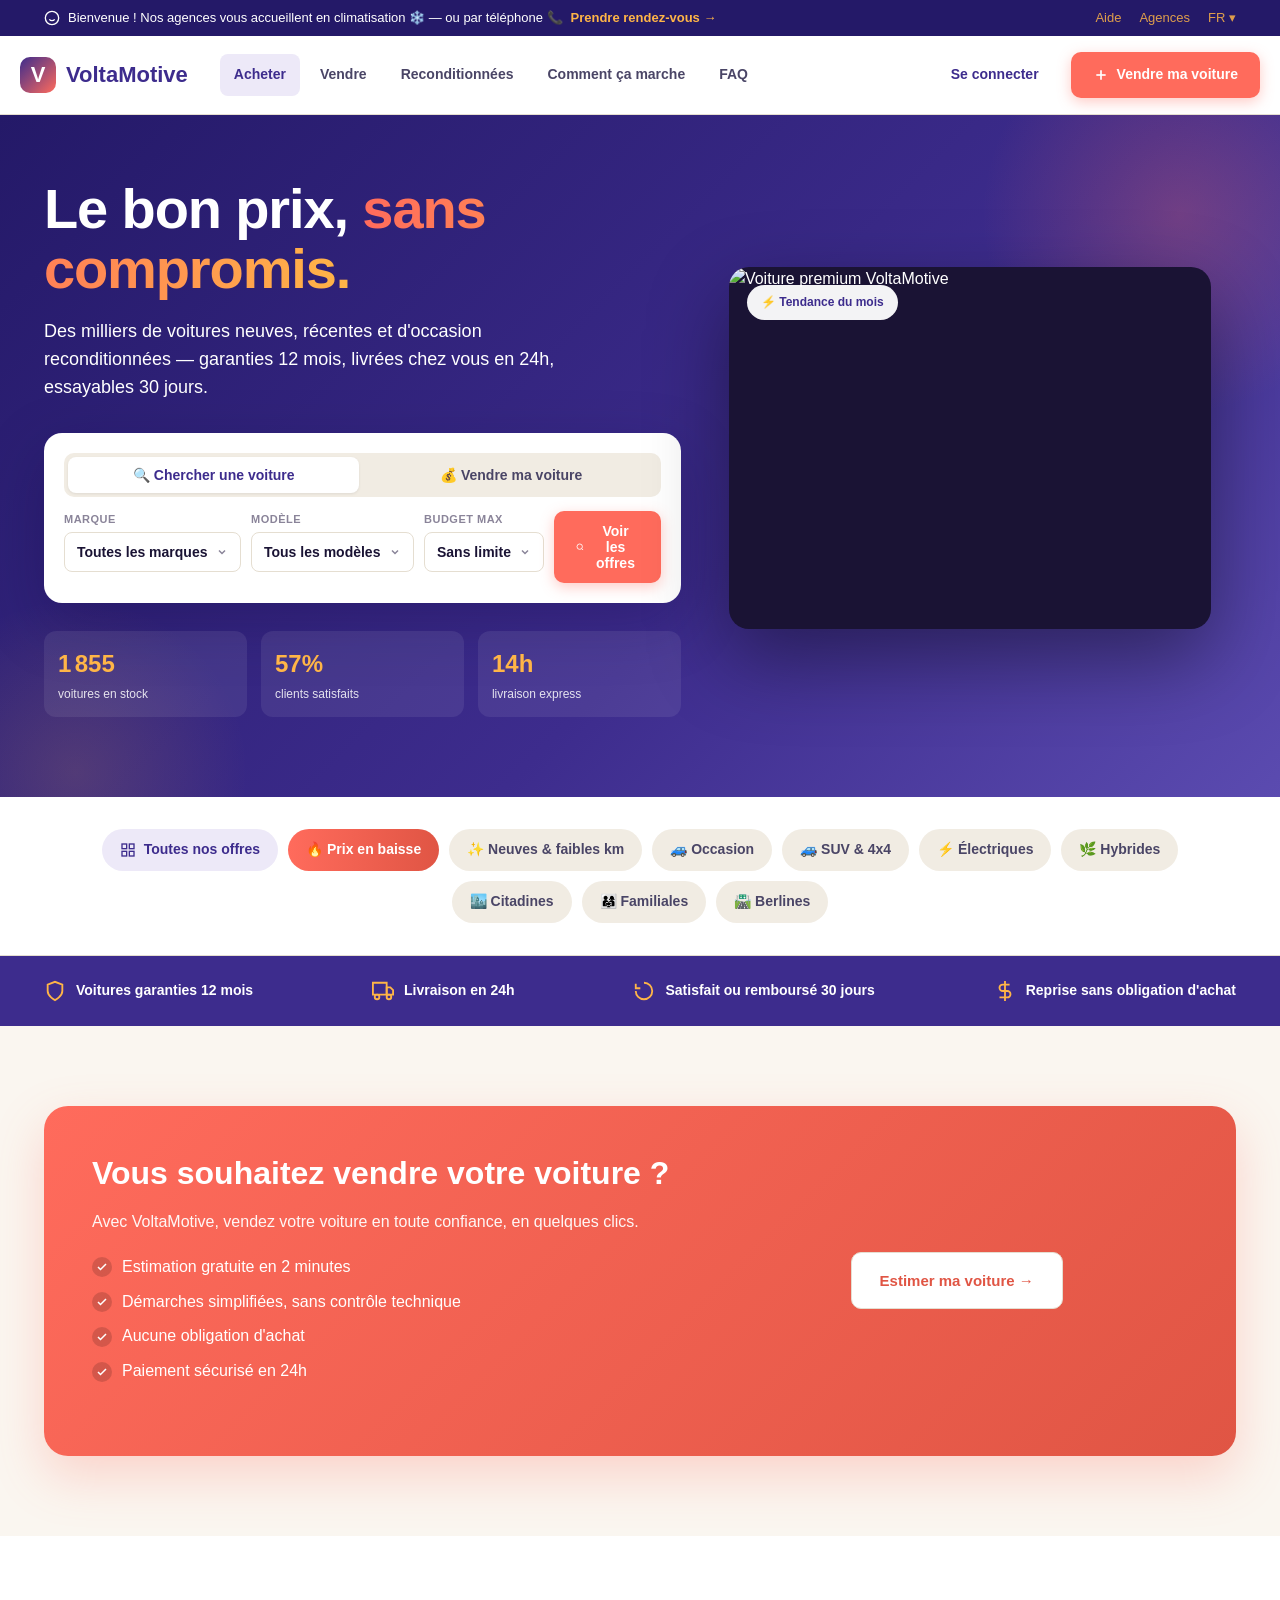
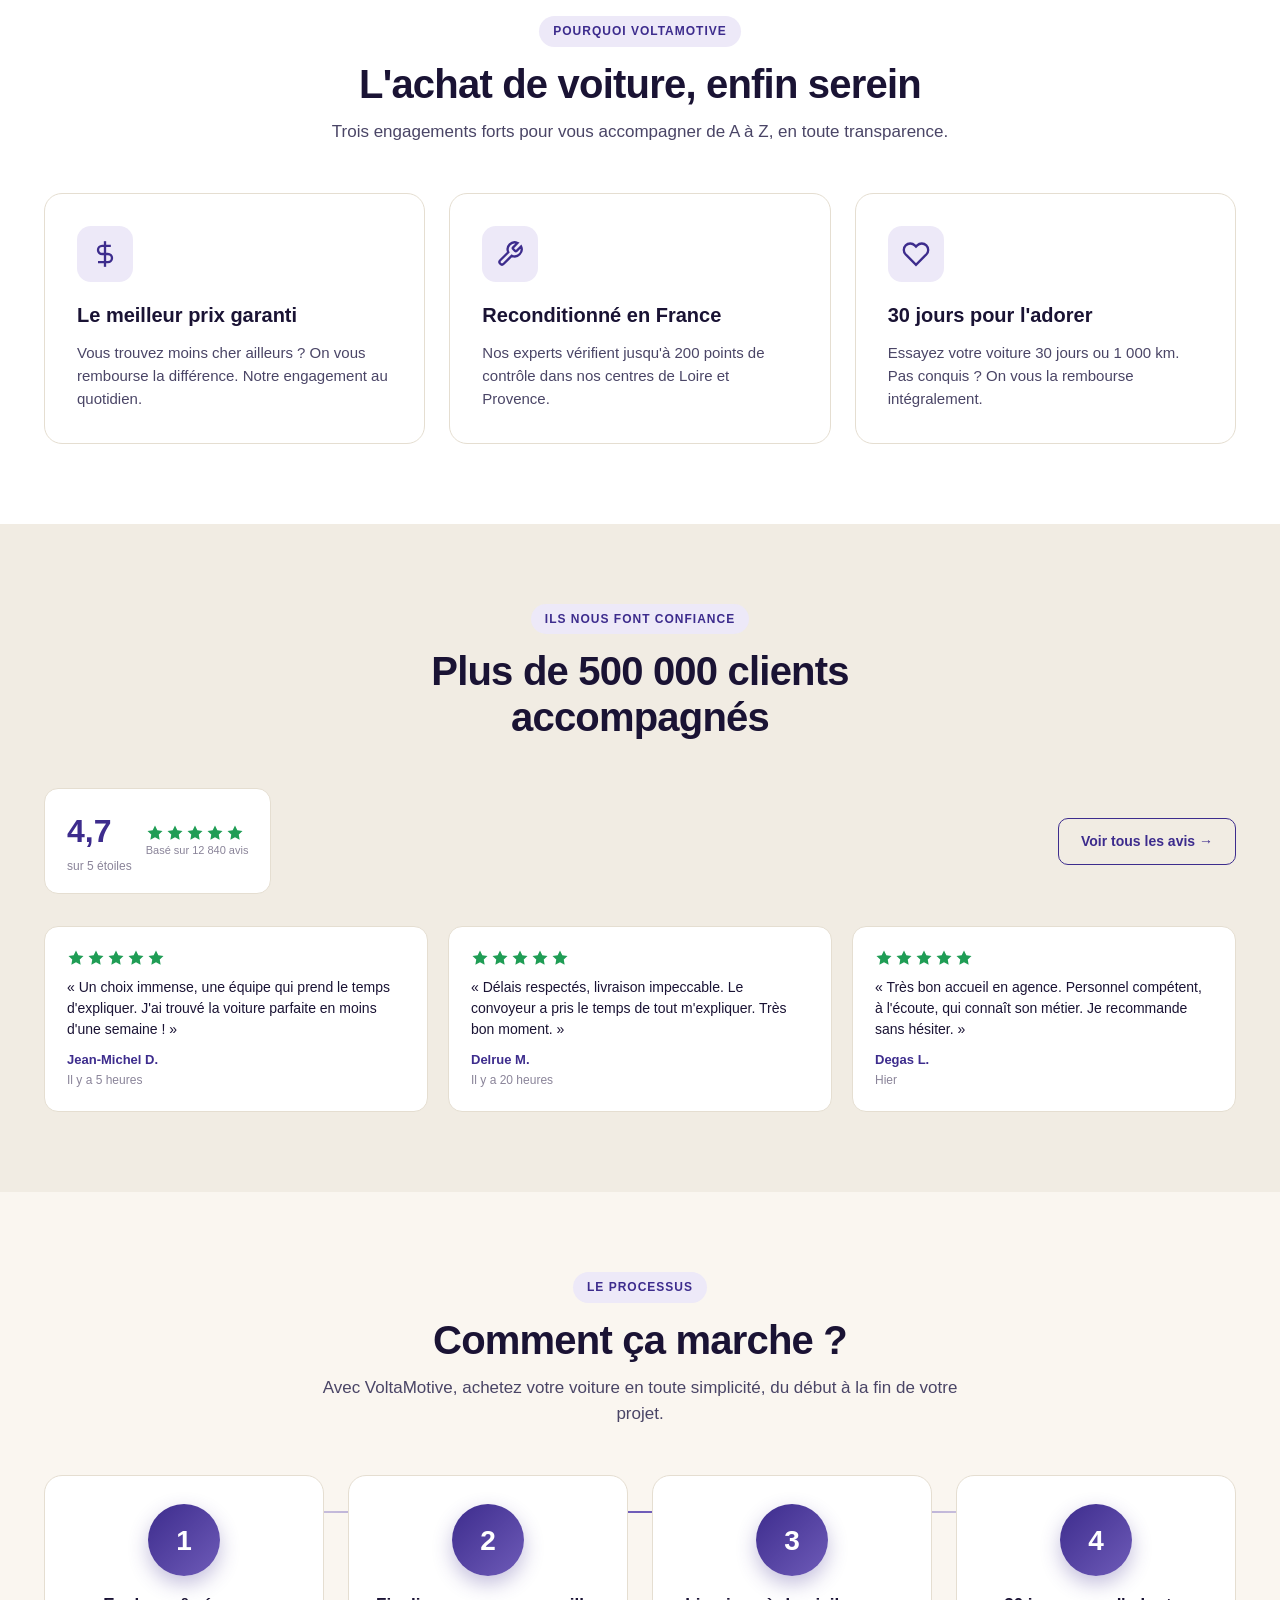
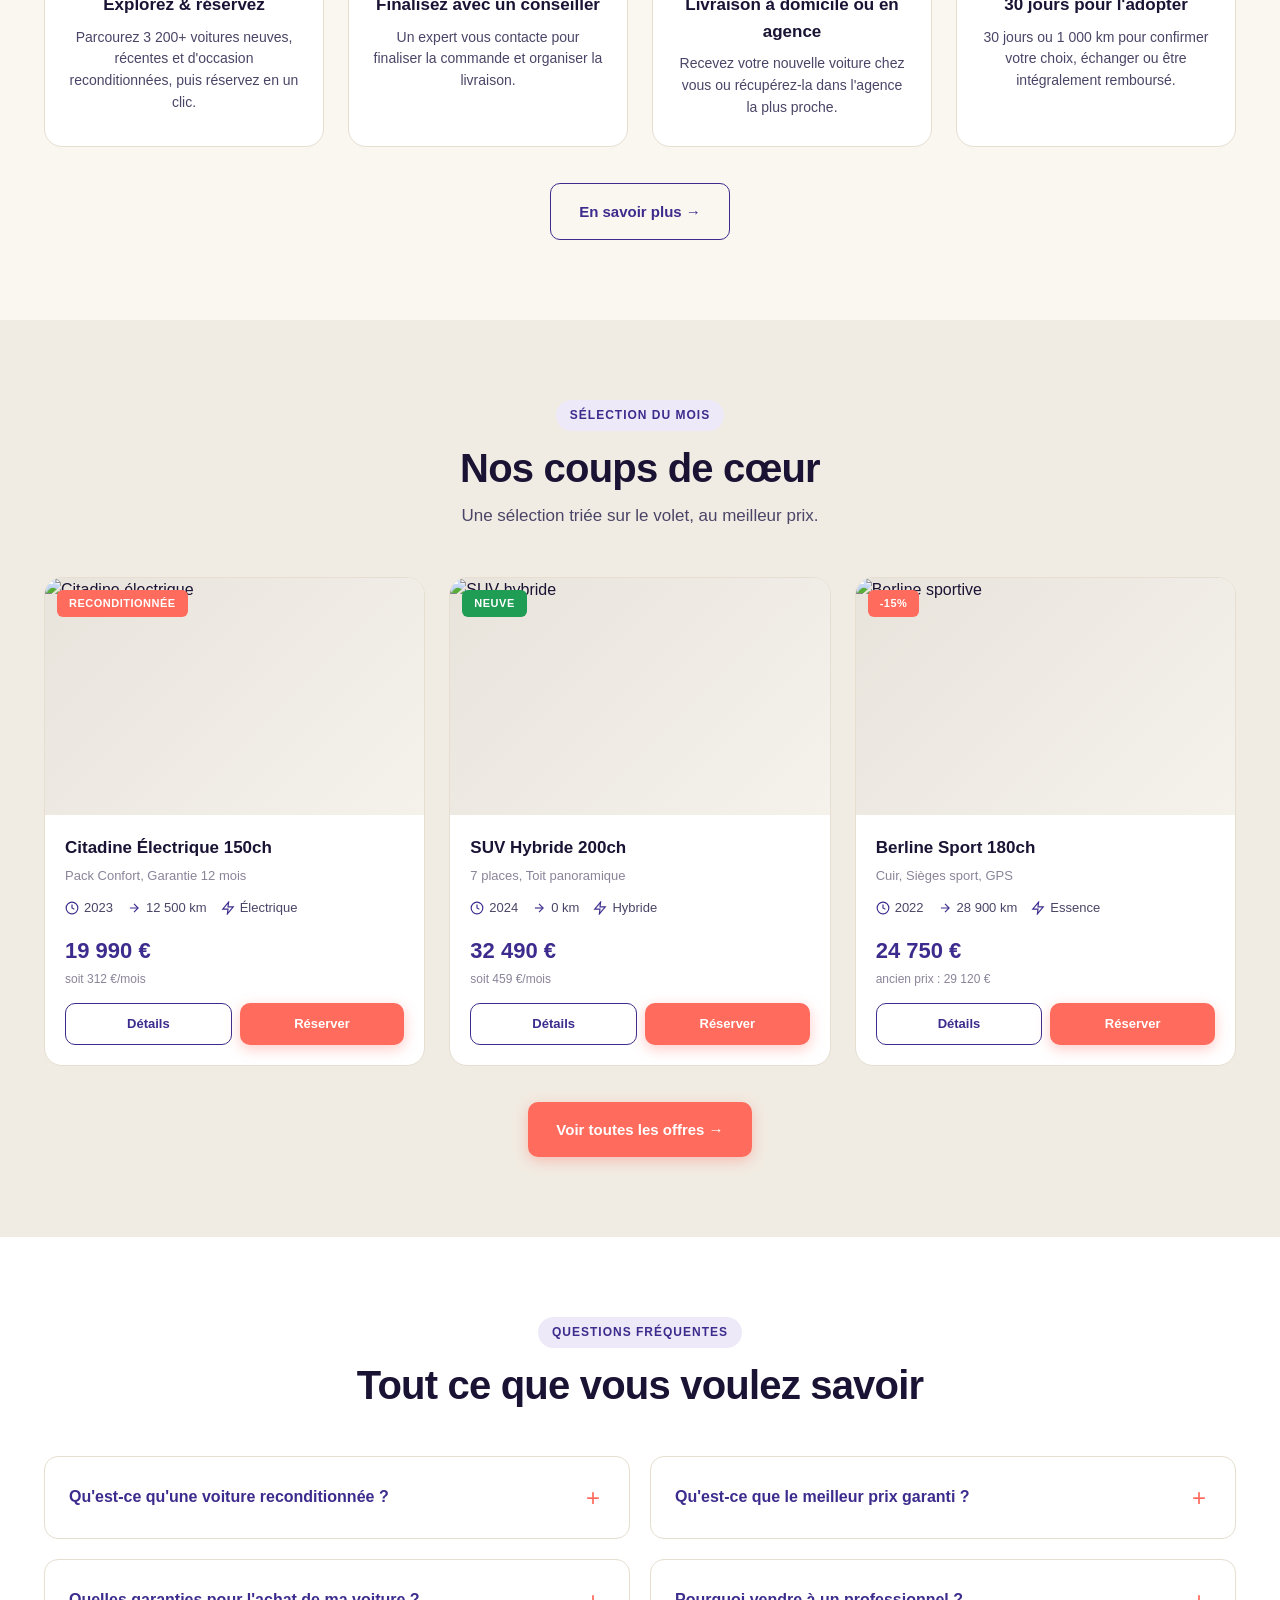
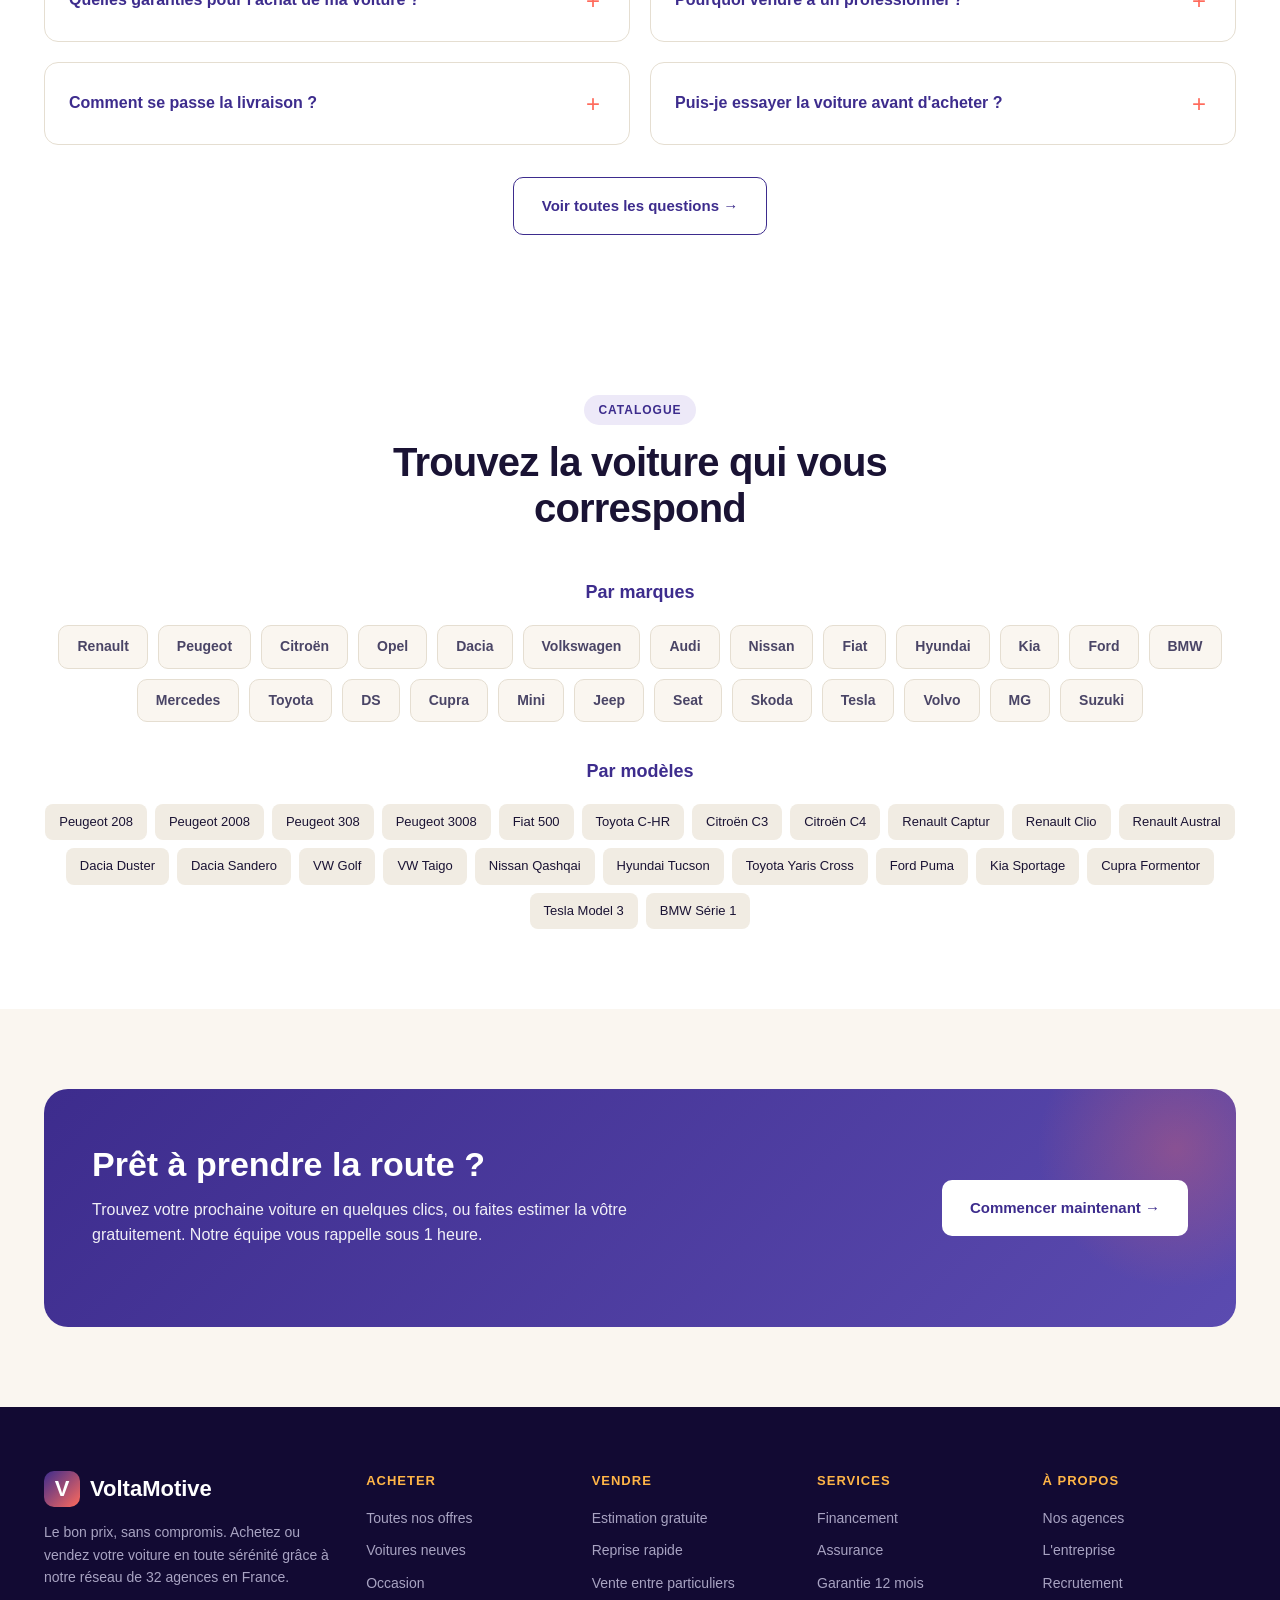
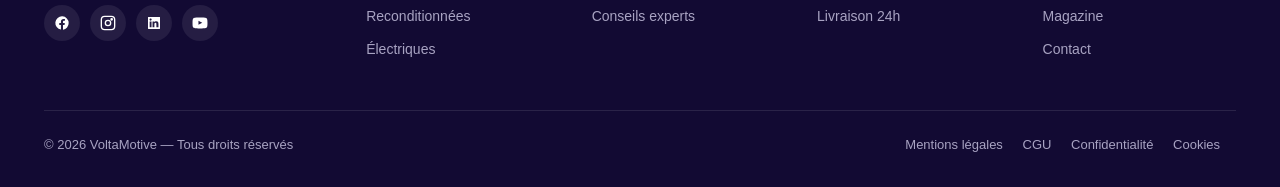
==== commit d2e08a01: "Add files via upload" ====
--- a/index.html
+++ b/index.html
@@ -1,2415 +1,1534 @@
 <!DOCTYPE html>
 <html lang="fr">
 <head>
-    <meta charset="UTF-8">
-    <script async src="https://pagead2.googlesyndication.com/pagead/js/adsbygoogle.js?client=ca-pub-2260710430528494"
-     crossorigin="anonymous"></script>
-    <link rel="canonical" href="https://chaymassama.be/">
-    <meta name="google-site-verification" content="JpsYykzwaCATkrDPAhGlFVuBeZXdRlqmOCpxk-vb73M" />
-    <meta name="viewport" content="width=device-width, initial-scale=1.0">
-    <meta name="robots" content="index, follow">
-    <title>Chaymassama | Photographie & Vidéographie</title>
-    
-    <link rel="icon" href="/favicon.ico" type="image/x-icon">
-    <link rel="icon" type="image/png" sizes="96x96" href="/favicon-96x96.png">
-    <link rel="apple-touch-icon" sizes="180x180" href="/apple-touch-icon.png"> 
-
-    <link href="https://fonts.googleapis.com/css2?family=Playfair+Display:ital,wght@0,400;0,600;0,700;1,400&family=Lato:wght@300;400;700&display=swap" rel="stylesheet">
-    <link rel="stylesheet" href="https://cdnjs.cloudflare.com/ajax/libs/font-awesome/6.4.0/css/all.min.css">
- 
-    <meta property="og:image" content="https://chaymassama.be/IMG_6150.jpg">
-    <style>
-        :root {
-            --sky-blue: #B8E3F0;
-            --deep-blue: #1E5F8E;
-            --cloud-white: #FFFFFF;
-            --soft-blue: #E1F4F8;
-            --accent-blue: #4A90B8;
-            --text-dark: #2C3E50;
-            --gold-accent: #FFD700;
-        }
-
-        * {
-            margin: 0;
-            padding: 0;
-            box-sizing: border-box;
-        }
-
-        body {
-            font-family: 'Lato', sans-serif;
-            background: linear-gradient(180deg, #D4F1F9 0%, #B8E3F0 50%, #A8D8EA 100%);
-            color: var(--text-dark);
-            overflow-x: hidden;
-            min-height: 100vh;
-        }
-
-        h1, h2, h3, .brand-name {
-            font-family: 'Playfair Display', serif;
-        }
-
-        @keyframes float {
-            0%, 100% { transform: translateY(0px); }
-            50% { transform: translateY(-20px); }
-        }
-
-        @keyframes drift {
-            from { transform: translateX(-100px); }
-            to { transform: translateX(100vw); }
-        }
-
-        @keyframes fadeInUp {
-            from {
-                opacity: 0;
-                transform: translateY(30px);
-            }
-            to {
-                opacity: 1;
-                transform: translateY(0);
-            }
-        }
-
-        @keyframes fadeIn {
-            from { opacity: 0; }
-            to { opacity: 1; }
-        }
-
-        @keyframes pulse-glow {
-            0%, 100% { box-shadow: 0 0 20px rgba(255, 215, 0, 0.3); }
-            50% { box-shadow: 0 0 30px rgba(255, 215, 0, 0.6); }
-        }
-
-        .cloud {
-            position: absolute;
-            background: rgba(255, 255, 255, 0.8);
-            border-radius: 100px;
-            opacity: 0.9;
-            filter: blur(1px);
-            z-index: 0;
-        }
-
-        .cloud::before {
-            content: '';
-            position: absolute;
-            background: rgba(255, 255, 255, 0.8);
-            border-radius: 100px;
-        }
-
-        .cloud1 {
-            width: 120px;
-            height: 40px;
-            top: 10%;
-            animation: drift 25s infinite linear;
-        }
-
-        .cloud1::before {
-            width: 50px;
-            height: 50px;
-            top: -25px;
-            left: 15px;
-        }
-
-        .cloud2 {
-            width: 100px;
-            height: 35px;
-            top: 25%;
-            animation: drift 30s infinite linear;
-            animation-delay: -10s;
-        }
-
-        .cloud2::before {
-            width: 40px;
-            height: 40px;
-            top: -20px;
-            left: 20px;
-        }
-
-        .cloud3 {
-            width: 140px;
-            height: 45px;
-            top: 60%;
-            animation: drift 35s infinite linear;
-            animation-delay: -5s;
-        }
-
-        .cloud3::before {
-            width: 60px;
-            height: 60px;
-            top: -30px;
-            left: 30px;
-        }
-
-        nav {
-            position: fixed;
-            top: 0;
-            width: 100%;
-            background: rgba(255, 255, 255, 0.95);
-            backdrop-filter: blur(10px);
-            box-shadow: 0 2px 20px rgba(30, 95, 142, 0.1);
-            z-index: 1000;
-            padding: 1rem 0;
-        }
-
-        .nav-container {
-            max-width: 1200px;
-            margin: 0 auto;
-            display: flex;
-            justify-content: space-between;
-            align-items: center;
-            padding: 0 2rem;
-        }
-
-        .logo {
-            font-size: 1.8rem;
-            color: var(--deep-blue);
-            font-weight: 700;
-            text-decoration: none;
-            display: flex;
-            align-items: center;
-            gap: 0.5rem;
-        }
-
-        .nav-links {
-            display: flex;
-            gap: 2rem;
-            list-style: none;
-        }
-
-        .nav-links a {
-            text-decoration: none;
-            color: var(--deep-blue);
-            font-weight: 600;
-            transition: all 0.3s;
-            position: relative;
-        }
-
-        .nav-links a::after {
-            content: '';
-            position: absolute;
-            bottom: -5px;
-            left: 0;
-            width: 0;
-            height: 2px;
-            background: var(--deep-blue);
-            transition: width 0.3s;
-        }
-
-        .nav-links a:hover::after {
-            width: 100%;
-        }
-
-        .hero {
-            min-height: 100vh;
-            display: flex;
-            align-items: center;
-            justify-content: center;
-            text-align: center;
-            padding: 6rem 2rem 4rem;
-            position: relative;
-            overflow: hidden;
-        }
-
-        .hero-content {
-            position: relative;
-            z-index: 10;
-            animation: fadeInUp 1s ease-out;
-        }
-
-        .hero h1 {
-            font-size: 3.5rem;
-            color: var(--deep-blue);
-            margin-bottom: 1rem;
-            font-style: italic;
-            text-shadow: 2px 2px 4px rgba(255,255,255,0.5);
-        }
-
-        .hero-subtitle {
-            font-size: 1.5rem;
-            color: var(--accent-blue);
-            margin-bottom: 2rem;
-            font-weight: 300;
-        }
-
-        .hero-services {
-            display: flex;
-            gap: 2rem;
-            justify-content: center;
-            flex-wrap: wrap;
-            margin: 2rem auto;
-            width: 100%;
-        }
-
-        .service-tag {
-            background: transparent;
-            padding: 0.5rem 1rem;
-            border-radius: 0;
-            box-shadow: none;
-            color: var(--deep-blue);
-            font-weight: 500;
-            border: none;
-            transition: all 0.3s;
-            display: flex;
-            align-items: center;
-            gap: 0.5rem;
-            font-size: 1rem;
-        }
-
-        .service-tag:hover {
-            transform: translateY(-2px);
-            color: var(--accent-blue);
-        }
-
-        .ring-icon {
-            color: var(--deep-blue);
-            font-size: 1.2rem;
-        }
-
-        .cta-button {
-            display: inline-block;
-            margin-top: 2rem;
-            padding: 1rem 3rem;
-            background: var(--deep-blue);
-            color: white;
-            text-decoration: none;
-            border-radius: 50px;
-            font-weight: 700;
-            transition: all 0.3s;
-            box-shadow: 0 4px 15px rgba(30, 95, 142, 0.3);
-        }
-
-        .cta-button:hover {
-            background: var(--accent-blue);
-            transform: translateY(-3px);
-            box-shadow: 0 6px 20px rgba(30, 95, 142, 0.4);
-        }
-
-        section {
-            padding: 5rem 2rem;
-            position: relative;
-            max-width: 1200px;
-            margin: 0 auto;
-        }
-
-        .section-title {
-            text-align: center;
-            font-size: 2.5rem;
-            color: var(--deep-blue);
-            margin-bottom: 3rem;
-            position: relative;
-            display: block;
-            width: fit-content;
-            margin-left: auto;
-            margin-right: auto;
-        }
-
-        .section-title::after {
-            content: '☁️';
-            position: absolute;
-            bottom: -10px;
-            left: 50%;
-            transform: translateX(-50%);
-            font-size: 1.5rem;
-        }
-
-        /* PORTFOLIO SECTION - NOUVEAU */
-        .portfolio-section {
-            background: rgba(255, 255, 255, 0.4);
-            border-radius: 30px;
-            padding: 4rem 2rem;
-            margin: 3rem auto;
-        }
-
-        .portfolio-subtitle {
-            text-align: center;
-            color: var(--accent-blue);
-            font-size: 1rem;
-            font-style: italic;
-            margin-bottom: 2rem;
-            opacity: 0.8;
-            font-weight: 400;
-            letter-spacing: 0.5px;
-        }
-
-        .portfolio-tabs {
-            display: flex;
-            justify-content: center;
-            gap: 1rem;
-            margin-bottom: 3rem;
-            flex-wrap: wrap;
-        }
-
-        .portfolio-tab {
-            padding: 1rem 2rem;
-            background: rgba(255, 255, 255, 0.9);
-            border: 2px solid transparent;
-            border-radius: 50px;
-            color: var(--deep-blue);
-            font-weight: 600;
-            cursor: pointer;
-            transition: all 0.3s;
-            box-shadow: 0 4px 15px rgba(30, 95, 142, 0.1);
-        }
-
-        .portfolio-tab:hover {
-            transform: translateY(-3px);
-            box-shadow: 0 6px 20px rgba(30, 95, 142, 0.2);
-        }
-
-        .portfolio-tab.active {
-            background: var(--deep-blue);
-            color: white;
-            border-color: var(--deep-blue);
-        }
-
-        .portfolio-content {
-            display: none;
-            animation: fadeIn 0.5s ease-out;
-        }
-
-        .portfolio-content.active {
-            display: block;
-        }
-
-        .portfolio-grid {
-            display: grid;
-            grid-template-columns: repeat(auto-fit, minmax(400px, 1fr));
-            gap: 2rem;
-        }
-
-        .portfolio-item {
-            position: relative;
-            border-radius: 20px;
-            overflow: hidden;
-            box-shadow: 0 10px 30px rgba(30, 95, 142, 0.15);
-            cursor: pointer;
-            transition: all 0.3s;
-            aspect-ratio: 3/4;
-            background: var(--soft-blue);
-        }
-
-        .portfolio-item:hover {
-            transform: translateY(-10px);
-            box-shadow: 0 20px 40px rgba(30, 95, 142, 0.25);
-        }
-
-        .portfolio-item img {
-            width: 100%;
-            height: 100%;
-            object-fit: cover;
-            transition: transform 0.5s;
-        }
-
-        .portfolio-item:hover img {
-            transform: scale(1.05);
-        }
-
-        .portfolio-overlay {
-            position: absolute;
-            bottom: 0;
-            left: 0;
-            right: 0;
-            background: linear-gradient(to top, rgba(30, 95, 142, 0.9), transparent);
-            padding: 2rem 1.5rem 1.5rem;
-            color: white;
-            opacity: 0;
-            transition: opacity 0.3s;
-        }
-
-        .portfolio-item:hover .portfolio-overlay {
-            opacity: 1;
-        }
-
-        .portfolio-overlay h3 {
-            font-size: 1.3rem;
-            margin-bottom: 0.5rem;
-        }
-
-        .portfolio-overlay p {
-            font-size: 0.9rem;
-            opacity: 0.9;
-        }
-
-        .portfolio-overlay i {
-            position: absolute;
-            top: 1rem;
-            right: 1rem;
-            font-size: 1.5rem;
-            background: rgba(255,255,255,0.2);
-            width: 50px;
-            height: 50px;
-            border-radius: 50%;
-            display: flex;
-            align-items: center;
-            justify-content: center;
-            backdrop-filter: blur(10px);
-        }
-
-        /* LIGHTBOX - NOUVEAU */
-        .lightbox {
-            display: none;
-            position: fixed;
-            top: 0;
-            left: 0;
-            width: 100%;
-            height: 100%;
-            background: rgba(0, 0, 0, 0.95);
-            z-index: 10000;
-            justify-content: center;
-            align-items: center;
-            padding: 2rem;
-        }
-
-        .lightbox.active {
-            display: flex;
-            animation: fadeIn 0.3s;
-        }
-
-        .lightbox-content {
-            position: relative;
-            max-width: 90%;
-            max-height: 90%;
-            display: flex;
-            flex-direction: column;
-            align-items: center;
-        }
-
-        .lightbox-img {
-            max-width: 100%;
-            max-height: 80vh;
-            object-fit: contain;
-            border-radius: 10px;
-            box-shadow: 0 20px 60px rgba(0,0,0,0.5);
-        }
-
-        .lightbox-close {
-            position: absolute;
-            top: -50px;
-            right: 0;
-            background: none;
-            border: none;
-            color: white;
-            font-size: 2.5rem;
-            cursor: pointer;
-            transition: transform 0.3s;
-            width: 50px;
-            height: 50px;
-            display: flex;
-            align-items: center;
-            justify-content: center;
-        }
-
-        .lightbox-close:hover {
-            transform: rotate(90deg);
-        }
-
-        .lightbox-nav {
-            position: absolute;
-            top: 50%;
-            transform: translateY(-50%);
-            background: rgba(255,255,255,0.1);
-            border: none;
-            color: white;
-            font-size: 2rem;
-            width: 60px;
-            height: 60px;
-            border-radius: 50%;
-            cursor: pointer;
-            transition: all 0.3s;
-            backdrop-filter: blur(10px);
-            display: flex;
-            align-items: center;
-            justify-content: center;
-        }
-
-        .lightbox-nav:hover {
-            background: rgba(255,255,255,0.3);
-            transform: translateY(-50%) scale(1.1);
-        }
-
-        .lightbox-prev {
-            left: -80px;
-        }
-
-        .lightbox-next {
-            right: -80px;
-        }
-
-        .lightbox-caption {
-            color: white;
-            text-align: center;
-            margin-top: 1.5rem;
-            font-size: 1.2rem;
-        }
-
-        .lightbox-counter {
-            color: rgba(255,255,255,0.7);
-            font-size: 0.9rem;
-            margin-top: 0.5rem;
-        }
-
-        /* Prestations */
-        .services-grid {
-            display: grid;
-            grid-template-columns: repeat(auto-fit, minmax(300px, 1fr));
-            gap: 2rem;
-            margin-top: 3rem;
-        }
-
-        .service-card {
-            background: rgba(255, 255, 255, 0.95);
-            border-radius: 20px;
-            padding: 2.5rem;
-            text-align: center;
-            box-shadow: 0 10px 30px rgba(30, 95, 142, 0.1);
-            transition: all 0.3s;
-            border: 1px solid rgba(255,255,255,0.5);
-            position: relative;
-            overflow: hidden;
-        }
-
-        .service-card::before {
-            content: '';
-            position: absolute;
-            top: 0;
-            left: 0;
-            width: 100%;
-            height: 5px;
-            background: linear-gradient(90deg, var(--sky-blue), var(--deep-blue));
-        }
-
-        .service-card:hover {
-            transform: translateY(-10px);
-            box-shadow: 0 15px 40px rgba(30, 95, 142, 0.2);
-        }
-
-        .service-icon {
-            font-size: 3rem;
-            color: var(--deep-blue);
-            margin-bottom: 1rem;
-        }
-
-        .service-card h3 {
-            color: var(--deep-blue);
-            font-size: 1.5rem;
-            margin-bottom: 1rem;
-        }
-
-        .service-card p {
-            color: var(--text-dark);
-            line-height: 1.6;
-            margin-bottom: 1rem;
-        }
-
-        .features-list {
-            list-style: none;
-            text-align: left;
-            margin-top: 1rem;
-        }
-
-        .features-list li {
-            padding: 0.5rem 0;
-            padding-left: 1.5rem;
-            position: relative;
-        }
-
-        .features-list li::before {
-            content: '✓';
-            position: absolute;
-            left: 0;
-            color: var(--accent-blue);
-            font-weight: bold;
-        }
-
-        /* Tarifs */
-        .pricing-section {
-            background: linear-gradient(180deg, rgba(255,255,255,0.3) 0%, rgba(255,255,255,0.6) 100%);
-            border-radius: 30px;
-            margin: 2rem auto;
-            padding: 4rem 2rem;
-        }
-
-        .pricing-grid {
-            display: grid;
-            grid-template-columns: repeat(auto-fit, minmax(320px, 1fr));
-            gap: 2rem;
-            margin-top: 2rem;
-        }
-
-        .pricing-card {
-            background: white;
-            border-radius: 20px;
-            padding: 2rem;
-            box-shadow: 0 5px 20px rgba(30, 95, 142, 0.1);
-            position: relative;
-            border: 2px solid transparent;
-            transition: all 0.3s;
-        }
-
-        .pricing-card.featured {
-            border-color: var(--deep-blue);
-            transform: scale(1.05);
-            box-shadow: 0 10px 30px rgba(30, 95, 142, 0.2);
-        }
-
-        .pricing-card.featured::before {
-            content: 'Recommandé';
-            position: absolute;
-            top: -12px;
-            right: 20px;
-            background: var(--deep-blue);
-            color: white;
-            padding: 0.5rem 1rem;
-            border-radius: 20px;
-            font-size: 0.8rem;
-            font-weight: bold;
-        }
-
-        .pricing-header {
-            text-align: center;
-            margin-bottom: 1.5rem;
-            padding-bottom: 1rem;
-            border-bottom: 2px solid var(--soft-blue);
-        }
-
-        .pricing-title {
-            color: var(--deep-blue);
-            font-size: 1.3rem;
-            margin-bottom: 0.5rem;
-        }
-
-        .price {
-            font-size: 2.5rem;
-            color: var(--deep-blue);
-            font-weight: 700;
-        }
-
-        .price-unit {
-            font-size: 1rem;
-            color: var(--accent-blue);
-            font-weight: 400;
-        }
-
-        .pricing-features {
-            list-style: none;
-            margin: 1.5rem 0;
-        }
-
-        .pricing-features li {
-            padding: 0.8rem 0;
-            border-bottom: 1px solid rgba(184, 227, 240, 0.3);
-            display: flex;
-            justify-content: space-between;
-            align-items: center;
-        }
-
-        .pricing-features li:last-child {
-            border-bottom: none;
-        }
-
-        .price-tag {
-            color: var(--deep-blue);
-            font-weight: 700;
-        }
-
-        .photo-pack {
-            background: var(--soft-blue);
-            padding: 0.2rem 0.8rem;
-            border-radius: 15px;
-            font-size: 0.9rem;
-            color: var(--deep-blue);
-            font-weight: 700;
-        }
-
-        .order-section {
-            background: white;
-            border-radius: 30px;
-            box-shadow: 0 10px 40px rgba(30, 95, 142, 0.15);
-            padding: 3rem;
-            margin: 3rem auto;
-            max-width: 800px;
-        }
-
-        .form-grid {
-            display: grid;
-            grid-template-columns: 1fr 1fr;
-            gap: 1.5rem;
-            margin-top: 2rem;
-        }
-
-        .form-group {
-            display: flex;
-            flex-direction: column;
-        }
-
-        .form-group.full-width {
-            grid-column: 1 / -1;
-        }
-
-        label {
-            color: var(--deep-blue);
-            font-weight: 600;
-            margin-bottom: 0.5rem;
-        }
-
-        input, select, textarea {
-            padding: 1rem;
-            border: 2px solid var(--soft-blue);
-            border-radius: 10px;
-            font-family: 'Lato', sans-serif;
-            transition: all 0.3s;
-            background: rgba(255,255,255,0.9);
-        }
-
-        input:focus, select:focus, textarea:focus {
-            outline: none;
-            border-color: var(--deep-blue);
-            box-shadow: 0 0 0 3px rgba(30, 95, 142, 0.1);
-        }
-
-        .radio-group {
-            display: flex;
-            gap: 1rem;
-            flex-wrap: wrap;
-            margin-top: 0.5rem;
-        }
-
-        .radio-label {
-            display: flex;
-            align-items: center;
-            gap: 0.5rem;
-            cursor: pointer;
-            padding: 0.5rem 1rem;
-            background: var(--soft-blue);
-            border-radius: 20px;
-            transition: all 0.3s;
-        }
-
-        .radio-label:hover {
-            background: var(--sky-blue);
-        }
-
-        input[type="radio"] {
-            accent-color: var(--deep-blue);
-        }
-
-        .submit-btn {
-            background: var(--deep-blue);
-            color: white;
-            padding: 1rem 3rem;
-            border: none;
-            border-radius: 50px;
-            font-size: 1.1rem;
-            font-weight: 700;
-            cursor: pointer;
-            transition: all 0.3s;
-            width: 100%;
-            margin-top: 1rem;
-        }
-
-        .submit-btn:hover {
-            background: var(--accent-blue);
-            transform: translateY(-2px);
-            box-shadow: 0 5px 20px rgba(30, 95, 142, 0.3);
-        }
-
-        .submit-btn:disabled {
-            opacity: 0.7;
-            cursor: not-allowed;
-        }
-
-        .contact-section {
-            text-align: center;
-            background: rgba(255,255,255,0.4);
-            border-radius: 30px;
-            padding: 4rem 2rem;
-            margin-bottom: 3rem;
-        }
-
-        .social-links {
-            display: flex;
-            justify-content: center;
-            gap: 2rem;
-            margin: 2rem 0;
-            flex-wrap: wrap;
-        }
-
-        .social-btn {
-            display: flex;
-            align-items: center;
-            gap: 0.5rem;
-            padding: 1rem 2rem;
-            background: white;
-            border-radius: 50px;
-            text-decoration: none;
-            color: var(--deep-blue);
-            font-weight: 600;
-            box-shadow: 0 4px 15px rgba(0,0,0,0.1);
-            transition: all 0.3s;
-        }
-
-        .social-btn:hover {
-            transform: translateY(-5px);
-            box-shadow: 0 8px 25px rgba(0,0,0,0.15);
-        }
-
-        .social-btn.instagram {
-            background: linear-gradient(45deg, #f09433 0%,#e6683c 25%,#dc2743 50%,#cc2366 75%,#bc1888 100%);
-            color: white;
-        }
-
-        .social-btn.youtube {
-            background: #FF0000;
-            color: white;
-        }
-
-        .contact-info {
-            margin-top: 2rem;
-            font-size: 1.2rem;
-        }
-
-        .phone-number {
-            font-size: 2rem;
-            color: var(--deep-blue);
-            font-weight: 700;
-            margin-top: 1rem;
-            display: inline-block;
-            padding: 1rem 2rem;
-            background: white;
-            border-radius: 15px;
-            box-shadow: 0 4px 15px rgba(30, 95, 142, 0.2);
-            text-decoration: none;
-            transition: all 0.3s;
-        }
-
-        .phone-number:hover {
-            background: var(--deep-blue);
-            color: white;
-            transform: scale(1.05);
-        }
-
-        .location-badge {
-            display: inline-flex;
-            align-items: center;
-            gap: 0.5rem;
-            background: var(--deep-blue);
-            color: white;
-            padding: 0.8rem 1.5rem;
-            border-radius: 50px;
-            margin-top: 1.5rem;
-            font-weight: 600;
-        }
-
-        .promo-banner {
-            background: linear-gradient(135deg, rgba(255, 215, 0, 0.1) 0%, rgba(255, 255, 255, 0.95) 100%);
-            border: 2px solid rgba(255, 215, 0, 0.3);
-            border-radius: 20px;
-            padding: 1.5rem;
-            margin: 3rem auto;
-            max-width: 800px;
-            text-align: center;
-            position: relative;
-            overflow: hidden;
-            box-shadow: 0 5px 20px rgba(0,0,0,0.05);
-            transition: all 0.3s ease;
-        }
-
-        .promo-banner:hover {
-            transform: translateY(-3px);
-            box-shadow: 0 8px 30px rgba(255, 215, 0, 0.2);
-            border-color: rgba(255, 215, 0, 0.6);
-        }
-
-        .promo-banner::before {
-            content: '✨';
-            position: absolute;
-            top: 10px;
-            right: 20px;
-            font-size: 1.5rem;
-            opacity: 0.6;
-            animation: float 3s ease-in-out infinite;
-        }
-
-        .promo-content {
-            display: flex;
-            align-items: center;
-            justify-content: center;
-            gap: 1rem;
-            flex-wrap: wrap;
-        }
-
-        .promo-text {
-            color: var(--text-dark);
-            font-size: 0.95rem;
-            font-weight: 600;
-        }
-
-        .promo-link {
-            display: inline-flex;
-            align-items: center;
-            gap: 0.5rem;
-            background: linear-gradient(135deg, #FFD700 0%, #FFA500 100%);
-            color: #2C3E50;
-            padding: 0.8rem 1.5rem;
-            border-radius: 25px;
-            text-decoration: none;
-            font-weight: 700;
-            font-size: 0.9rem;
-            box-shadow: 0 4px 15px rgba(255, 215, 0, 0.3);
-            transition: all 0.3s;
-            border: 2px solid rgba(255, 255, 255, 0.5);
-        }
-
-        .promo-link:hover {
-            transform: scale(1.05);
-            box-shadow: 0 6px 20px rgba(255, 215, 0, 0.5);
-            animation: pulse-glow 2s infinite;
-        }
-
-        footer {
-            background: var(--deep-blue);
-            color: white;
-            text-align: center;
-            padding: 2rem;
-            margin-top: 4rem;
-        }
-
-        .footer-content {
-            max-width: 1200px;
-            margin: 0 auto;
-        }
-
-        .footer-brand {
-            font-size: 1.5rem;
-            font-family: 'Playfair Display', serif;
-            margin-bottom: 1rem;
-        }
-
-        .footer-location {
-            margin-top: 1rem;
-            padding: 1rem;
-            background: rgba(255,255,255,0.1);
-            border-radius: 15px;
-            display: inline-block;
-        }
-
-        .footer-box {
-            background: rgba(255, 223, 0, 0.1);
-            border: 2px solid #FFD700;
-            border-radius: 20px;
-            padding: 2rem 3rem;
-            max-width: 600px;
-            margin: 0 auto;
-            text-align: center;
-            box-shadow: 0 4px 20px rgba(255, 215, 0, 0.2);
-        }
-
-        .freecash-btn {
-            display: inline-block;
-            margin: 0.5rem 0;
-            padding: 0.8rem 1.5rem;
-            background: #FFD700;
-            color: var(--deep-blue);
-            font-weight: 700;
-            border-radius: 50px;
-            text-decoration: none;
-            transition: all 0.3s;
-        }
-
-        .freecash-btn:hover {
-            background: #FFC107;
-            transform: translateY(-2px);
-            box-shadow: 0 5px 15px rgba(255, 215, 0, 0.3);
-        }
-
-        .success-message {
-            display: none;
-            background: #d4edda;
-            color: #155724;
-            padding: 1.5rem;
-            border-radius: 15px;
-            margin-top: 1rem;
-            border: 2px solid #c3e6cb;
-        }
-
-        .success-message.show {
-            display: block;
-            animation: fadeInUp 0.5s ease-out;
-        }
-
-        @media (max-width: 768px) {
-            .nav-links {
-                display: none;
-            }
-            
-            .hero h1 {
-                font-size: 2rem;
-            }
-            
-            .form-grid {
-                grid-template-columns: 1fr;
-            }
-            
-            .pricing-card.featured {
-                transform: scale(1);
-            }
-            
-            .social-links {
-                flex-direction: column;
-                align-items: center;
-            }
-
-            .portfolio-grid {
-                grid-template-columns: 1fr;
-            }
-
-            .portfolio-item {
-                aspect-ratio: 4/5;
-            }
-
-            .lightbox-nav {
-                width: 40px;
-                height: 40px;
-                font-size: 1.2rem;
-            }
-
-            .lightbox-prev {
-                left: 10px;
-            }
-
-            .lightbox-next {
-                right: 10px;
-            }
-
-            .portfolio-tabs {
-                gap: 0.5rem;
-            }
-
-            .portfolio-tab {
-                padding: 0.8rem 1.2rem;
-                font-size: 0.9rem;
-            }
-        }
-
-        .estimate-box {
-            background: var(--soft-blue);
-            padding: 1.5rem;
-            border-radius: 15px;
-            margin-top: 1rem;
-            text-align: center;
-            font-size: 1.2rem;
-            border: 2px solid var(--accent-blue);
-        }
-
-        .estimate-price {
-            font-size: 2rem;
-            color: var(--deep-blue);
-            font-weight: 700;
-        }
-
-        .highlight-price {
-            color: #e74c3c;
-            font-size: 1.1em;
-        }
-
-        .video-tier {
-            background: rgba(255,255,255,0.5);
-            padding: 1rem;
-            margin: 0.5rem 0;
-            border-radius: 10px;
-            border-left: 3px solid var(--accent-blue);
-        }
-
-        .video-tier.simple {
-            border-left-color: #27ae60;
-        }
-
-        .video-tier.complex {
-            border-left-color: #e67e22;
-        }
-
-        .video-tier.premium {
-            border-left-color: var(--deep-blue);
-        }
-    
-        /* Alignement parfait des champs Durée et Type d'événement */
-        #duration, #eventType {
-            height: 48px;
-            box-sizing: border-box;
-        }
-
-        .form-group label {
-            margin-bottom: 0.5rem;
-            display: block;
-        }
-    
-        /* Alignement parfait des champs côte à côte */
-        .form-grid > .form-group {
-            align-self: start;
-        }
-
-        #duration, #eventType {
-            min-height: 48px;
-            padding: 0.75rem;
-            font-size: 1rem;
-        }
+<meta charset="UTF-8">
+<meta name="viewport" content="width=device-width, initial-scale=1.0">
+<title>VoltaMotive — Voitures neuves & d'occasion reconditionnées</title>
+<meta name="description" content="VoltaMotive : achetez ou vendez votre voiture en toute confiance. 3200+ voitures neuves et d'occasion reconditionnées, garanties 12 mois, livraison 24h.">
+<style>
+  :root{
+    --primary:#3D2C8D;
+    --primary-dark:#241968;
+    --primary-light:#6E5BB8;
+    --accent:#FF6B5C;
+    --accent-dark:#E05544;
+    --bg:#FAF6F0;
+    --bg-alt:#F1ECE3;
+    --text:#1A1334;
+    --text-soft:#4A4566;
+    --text-muted:#8A8499;
+    --border:#E5DED1;
+    --white:#FFFFFF;
+    --yellow:#FFB547;
+    --green:#1F9D55;
+  }
+  *{box-sizing:border-box;margin:0;padding:0}
+  html{scroll-behavior:smooth}
+  body{
+    font-family:-apple-system,BlinkMacSystemFont,"Segoe UI",Roboto,"Helvetica Neue",Arial,sans-serif;
+    color:var(--text);
+    background:var(--bg);
+    line-height:1.55;
+    -webkit-font-smoothing:antialiased;
+  }
+  a{color:inherit;text-decoration:none}
+  button{font-family:inherit;cursor:pointer;border:none;background:none}
+  img{max-width:100%;display:block}
+  .container{max-width:1240px;margin:0 auto;padding:0 24px}
+
+  /* ============ ANIMATIONS ============ */
+  @keyframes fadeInUp{
+    from{opacity:0;transform:translateY(24px)}
+    to{opacity:1;transform:translateY(0)}
+  }
+  @keyframes fadeIn{
+    from{opacity:0}
+    to{opacity:1}
+  }
+  @keyframes slideInLeft{
+    from{opacity:0;transform:translateX(-30px)}
+    to{opacity:1;transform:translateX(0)}
+  }
+  @keyframes slideInRight{
+    from{opacity:0;transform:translateX(30px)}
+    to{opacity:1;transform:translateX(0)}
+  }
+  @keyframes pulse{
+    0%,100%{transform:scale(1)}
+    50%{transform:scale(1.05)}
+  }
+  @keyframes float{
+    0%,100%{transform:translateY(0)}
+    50%{transform:translateY(-8px)}
+  }
+  @keyframes shimmer{
+    0%{background-position:-200% 0}
+    100%{background-position:200% 0}
+  }
+  @keyframes countUp{
+    from{opacity:0;transform:translateY(10px)}
+    to{opacity:1;transform:translateY(0)}
+  }
+  @keyframes spin{
+    to{transform:rotate(360deg)}
+  }
+  @keyframes bounce{
+    0%,20%,50%,80%,100%{transform:translateY(0)}
+    40%{transform:translateY(-6px)}
+    60%{transform:translateY(-3px)}
+  }
+
+  .anim-fade-in{animation:fadeIn .6s ease forwards}
+  .anim-fade-up{animation:fadeInUp .6s ease forwards;opacity:0}
+  .anim-slide-left{animation:slideInLeft .6s ease forwards;opacity:0}
+  .anim-slide-right{animation:slideInRight .6s ease forwards;opacity:0}
+  .delay-1{animation-delay:.1s}
+  .delay-2{animation-delay:.2s}
+  .delay-3{animation-delay:.3s}
+  .delay-4{animation-delay:.4s}
+  .delay-5{animation-delay:.5s}
+
+  /* Intersection Observer reveal */
+  .reveal{opacity:0;transform:translateY(28px);transition:all .65s cubic-bezier(.4,0,.2,1)}
+  .reveal.visible{opacity:1;transform:translateY(0)}
+
+  /* ============ TOP BAR ============ */
+  .topbar{
+    background:var(--primary-dark);
+    color:#fff;
+    font-size:13px;
+    padding:8px 0;
+  }
+  .topbar .container{display:flex;justify-content:space-between;align-items:center;gap:16px;flex-wrap:wrap}
+  .topbar .promo{display:flex;align-items:center;gap:8px}
+  .topbar .promo svg{width:16px;height:16px;flex-shrink:0}
+  .topbar a{font-weight:600;color:var(--yellow);transition:opacity .15s}
+  .topbar a:hover{opacity:.8}
+  .topbar .links{display:flex;gap:18px}
+  .topbar .links a{opacity:.85;font-weight:500}
+  .topbar .links a:hover{opacity:1}
+
+  /* ============ HEADER ============ */
+  header{
+    background:var(--white);
+    border-bottom:1px solid var(--border);
+    position:sticky;top:0;z-index:100;
+    transition:box-shadow .3s;
+  }
+  header.scrolled{box-shadow:0 4px 20px rgba(0,0,0,.08)}
+  .header-inner{display:flex;align-items:center;gap:24px;padding:16px 0}
+  .logo{display:flex;align-items:center;gap:10px;font-weight:800;font-size:22px;color:var(--primary)}
+  .logo-mark{
+    width:36px;height:36px;border-radius:10px;
+    background:linear-gradient(135deg,var(--primary) 0%,var(--accent) 100%);
+    display:flex;align-items:center;justify-content:center;
+    color:#fff;font-weight:900;
+  }
+  .nav{display:flex;gap:6px;margin-left:8px}
+  .nav a{
+    padding:10px 14px;border-radius:8px;font-weight:600;font-size:14px;color:var(--text-soft);
+    transition:all .15s;
+  }
+  .nav a:hover{background:var(--bg-alt);color:var(--primary)}
+  .nav a.active{color:var(--primary);background:#EDE9F8}
+  .header-cta{margin-left:auto;display:flex;gap:10px;align-items:center}
+
+  /* Mobile menu */
+  .mobile-toggle{display:none;flex-direction:column;gap:4px;padding:8px;cursor:pointer;background:none;border:none}
+  .mobile-toggle span{width:24px;height:2.5px;background:var(--text);border-radius:2px;transition:all .25s}
+  .mobile-toggle.active span:nth-child(1){transform:rotate(45deg) translate(4px,4px)}
+  .mobile-toggle.active span:nth-child(2){opacity:0}
+  .mobile-toggle.active span:nth-child(3){transform:rotate(-45deg) translate(5px,-5px)}
+  .mobile-nav{
+    display:none;position:fixed;top:0;left:0;right:0;bottom:0;
+    background:rgba(26,19,52,.95);backdrop-filter:blur(10px);
+    z-index:99;padding:80px 24px 24px;
+    flex-direction:column;gap:8px;
+  }
+  .mobile-nav.open{display:flex}
+  .mobile-nav a{
+    color:#fff;font-size:18px;font-weight:600;padding:14px 16px;
+    border-radius:10px;transition:background .15s;
+  }
+  .mobile-nav a:hover{background:rgba(255,255,255,.1)}
+
+  .btn{
+    padding:12px 22px;border-radius:10px;font-weight:700;font-size:14px;
+    display:inline-flex;align-items:center;gap:8px;transition:all .15s;
+    cursor:pointer;
+  }
+  .btn-primary{background:var(--accent);color:#fff;box-shadow:0 4px 14px rgba(255,107,92,.35)}
+  .btn-primary:hover{background:var(--accent-dark);transform:translateY(-1px)}
+  .btn-primary:active{transform:translateY(0)}
+  .btn-ghost{background:transparent;color:var(--primary)}
+  .btn-ghost:hover{background:var(--bg-alt)}
+  .btn-outline{border:1.5px solid var(--primary);color:var(--primary);background:transparent}
+  .btn-outline:hover{background:var(--primary);color:#fff}
+  .btn-light{background:var(--white);color:var(--primary);border:1px solid var(--border)}
+  .btn-light:hover{border-color:var(--primary)}
+  .btn-lg{padding:16px 28px;font-size:15px}
+
+  /* ============ HERO ============ */
+  .hero{
+    background:linear-gradient(135deg,#241968 0%,#3D2C8D 60%,#5B4BB0 100%);
+    color:#fff;
+    padding:64px 0 80px;
+    position:relative;
+    overflow:hidden;
+  }
+  .hero::before{
+    content:"";position:absolute;top:-100px;right:-100px;width:400px;height:400px;
+    border-radius:50%;background:radial-gradient(circle,rgba(255,107,92,.25),transparent 70%);
+  }
+  .hero::after{
+    content:"";position:absolute;bottom:-150px;left:-100px;width:350px;height:350px;
+    border-radius:50%;background:radial-gradient(circle,rgba(255,181,71,.15),transparent 70%);
+  }
+  .hero-grid{display:grid;grid-template-columns:1.05fr .95fr;gap:48px;align-items:center;position:relative;z-index:2}
+  .hero h1{
+    font-size:clamp(34px,4.6vw,56px);font-weight:800;line-height:1.08;margin-bottom:18px;
+    letter-spacing:-.02em;
+  }
+  .hero h1 .hl{
+    background:linear-gradient(90deg,var(--accent) 0%,var(--yellow) 100%);
+    -webkit-background-clip:text;-webkit-text-fill-color:transparent;background-clip:text;
+  }
+  .hero p.lead{font-size:18px;opacity:.92;margin-bottom:32px;max-width:520px}
+
+  .search-card{
+    background:#fff;color:var(--text);border-radius:18px;padding:20px;
+    box-shadow:0 20px 60px rgba(15,5,55,.25);
+    transition:transform .2s;
+  }
+  .search-card:hover{transform:translateY(-2px)}
+  .search-tabs{display:flex;gap:6px;margin-bottom:14px;background:var(--bg-alt);padding:4px;border-radius:10px}
+  .search-tabs button{
+    flex:1;padding:10px 14px;border-radius:8px;font-weight:700;font-size:14px;
+    color:var(--text-soft);transition:all .15s;cursor:pointer;border:none;
+  }
+  .search-tabs button.active{background:var(--white);color:var(--primary);box-shadow:0 1px 3px rgba(0,0,0,.08)}
+  .search-tabs button:not(.active):hover{color:var(--text)}
+  .search-fields{display:grid;grid-template-columns:1fr 1fr 1fr auto;gap:10px}
+  .field{display:flex;flex-direction:column;gap:4px}
+  .field label{font-size:11px;font-weight:700;color:var(--text-muted);text-transform:uppercase;letter-spacing:.5px}
+  .field select,.field input{
+    padding:11px 12px;border-radius:8px;border:1.5px solid var(--border);
+    font-size:14px;font-weight:600;color:var(--text);background:#fff;
+    appearance:none;-webkit-appearance:none;
+    background-image:url("data:image/svg+xml,%3Csvg xmlns='http://www.w3.org/2000/svg' width='12' height='12' viewBox='0 0 24 24' fill='none' stroke='%238A8499' stroke-width='3'%3E%3Cpath d='M6 9l6 6 6-6'/%3E%3C/svg%3E");
+    background-repeat:no-repeat;background-position:right 12px center;padding-right:32px;
+    transition:border-color .15s;
+  }
+  .field select:focus,.field input:focus{outline:none;border-color:var(--primary)}
+  .search-submit{padding:12px 22px;align-self:end}
+
+  .hero-side{position:relative}
+  .hero-img-wrap{
+    border-radius:20px;overflow:hidden;box-shadow:0 30px 80px rgba(0,0,0,.4);
+    position:relative;aspect-ratio:4/3;background:#1A1334;
+    animation:float 4s ease-in-out infinite;
+  }
+  .hero-img-wrap img{width:100%;height:100%;object-fit:cover;transition:transform .4s}
+  .hero-img-wrap:hover img{transform:scale(1.03)}
+  .hero-badge{
+    position:absolute;top:18px;left:18px;background:rgba(255,255,255,.95);
+    color:var(--primary);padding:8px 14px;border-radius:999px;font-size:12px;font-weight:800;
+    display:flex;align-items:center;gap:6px;z-index:3;animation:pulse 2s ease-in-out infinite;
+  }
+  .hero-stats{
+    display:grid;grid-template-columns:repeat(3,1fr);gap:14px;margin-top:28px;
+  }
+  .stat{padding:14px;border-radius:12px;background:rgba(255,255,255,.08);backdrop-filter:blur(6px);transition:all .2s}
+  .stat:hover{background:rgba(255,255,255,.14);transform:translateY(-2px)}
+  .stat-num{font-size:24px;font-weight:800;color:var(--yellow)}
+  .stat-lbl{font-size:12px;opacity:.85;margin-top:2px}
+
+  /* ============ CATEGORIES PILLS ============ */
+  .pills-section{padding:32px 0;background:var(--white);border-bottom:1px solid var(--border)}
+  .pills{display:flex;gap:10px;flex-wrap:wrap;justify-content:center}
+  .pill{
+    padding:10px 18px;border-radius:999px;background:var(--bg-alt);
+    font-weight:600;font-size:14px;color:var(--text-soft);
+    transition:all .15s;display:inline-flex;align-items:center;gap:8px;cursor:pointer;
+  }
+  .pill:hover{background:#EDE9F8;color:var(--primary);transform:translateY(-1px)}
+  .pill.active{background:#EDE9F8;color:var(--primary)}
+  .pill.hot{background:linear-gradient(90deg,var(--accent),var(--accent-dark));color:#fff}
+  .pill.hot:hover{background:linear-gradient(90deg,var(--accent-dark),#c94a3a)}
+  .pill svg{width:16px;height:16px}
+
+  /* ============ TRUST BAR ============ */
+  .trust{padding:24px 0;background:var(--primary);color:#fff}
+  .trust-row{display:flex;justify-content:space-between;flex-wrap:wrap;gap:20px}
+  .trust-item{display:flex;align-items:center;gap:10px;font-weight:600;font-size:14px;transition:transform .15s}
+  .trust-item:hover{transform:translateY(-1px)}
+  .trust-item svg{width:22px;height:22px;color:var(--yellow);flex-shrink:0}
+
+  /* ============ SECTION GENERIC ============ */
+  section.block{padding:80px 0}
+  .section-head{text-align:center;margin-bottom:48px;max-width:680px;margin-left:auto;margin-right:auto}
+  .section-eyebrow{
+    display:inline-block;padding:6px 14px;border-radius:999px;
+    background:#EDE9F8;color:var(--primary);font-weight:700;font-size:12px;
+    text-transform:uppercase;letter-spacing:1px;margin-bottom:14px;
+  }
+  .section-head h2{
+    font-size:clamp(28px,3.4vw,40px);font-weight:800;line-height:1.15;
+    letter-spacing:-.02em;color:var(--text);
+  }
+  .section-head p{color:var(--text-soft);font-size:17px;margin-top:12px}
+
+  /* ============ SELL SECTION ============ */
+  .sell-card{
+    background:linear-gradient(135deg,var(--accent) 0%,var(--accent-dark) 100%);
+    color:#fff;border-radius:24px;padding:48px;
+    display:grid;grid-template-columns:1.3fr 1fr;gap:32px;align-items:center;
+    box-shadow:0 20px 50px rgba(255,107,92,.25);
+    transition:transform .2s,box-shadow .2s;
+  }
+  .sell-card:hover{transform:translateY(-3px);box-shadow:0 28px 60px rgba(255,107,92,.3)}
+  .sell-card h2{font-size:32px;font-weight:800;line-height:1.2;margin-bottom:18px}
+  .sell-card ul{list-style:none;display:grid;gap:10px;margin-bottom:24px}
+  .sell-card li{display:flex;align-items:center;gap:10px;font-weight:500}
+  .sell-card li svg{width:20px;height:20px;color:#fff;background:rgba(0,0,0,.15);border-radius:50%;padding:4px;flex-shrink:0}
+  .sell-card .btn-light{background:#fff;color:var(--accent-dark);transition:all .15s}
+  .sell-card .btn-light:hover{background:var(--yellow);color:var(--text);transform:translateY(-1px)}
+
+  /* ============ ADVANTAGES ============ */
+  .advantages-grid{display:grid;grid-template-columns:repeat(3,1fr);gap:24px}
+  .advantage{
+    background:#fff;border-radius:18px;padding:32px;border:1px solid var(--border);
+    transition:all .2s;
+  }
+  .advantage:hover{transform:translateY(-4px);box-shadow:0 16px 40px rgba(61,44,141,.12);border-color:var(--primary-light)}
+  .advantage-icon{
+    width:56px;height:56px;border-radius:14px;background:#EDE9F8;color:var(--primary);
+    display:flex;align-items:center;justify-content:center;margin-bottom:18px;
+    transition:transform .2s;
+  }
+  .advantage:hover .advantage-icon{transform:scale(1.08) rotate(-4deg)}
+  .advantage-icon svg{width:28px;height:28px}
+  .advantage h3{font-size:20px;font-weight:700;margin-bottom:10px}
+  .advantage p{color:var(--text-soft);font-size:15px}
+
+  /* ============ TESTIMONIALS ============ */
+  .reviews{background:var(--bg-alt)}
+  .review-head{display:flex;align-items:center;justify-content:space-between;gap:24px;flex-wrap:wrap;margin-bottom:32px}
+  .review-summary{display:flex;align-items:center;gap:18px}
+  .rating-big{
+    background:#fff;padding:18px 22px;border-radius:14px;display:flex;align-items:center;gap:14px;
+    border:1px solid var(--border);
+  }
+  .rating-big .score{font-size:32px;font-weight:800;color:var(--primary)}
+  .stars{display:flex;gap:2px;color:var(--green)}
+  .stars svg{width:18px;height:18px;fill:currentColor}
+  .rating-big small{font-size:12px;color:var(--text-muted);display:block}
+  .reviews-grid{display:grid;grid-template-columns:repeat(3,1fr);gap:20px}
+  .review-card{
+    background:#fff;border-radius:14px;padding:22px;border:1px solid var(--border);
+    display:flex;flex-direction:column;gap:10px;transition:all .2s;
+  }
+  .review-card:hover{transform:translateY(-3px);box-shadow:0 12px 30px rgba(0,0,0,.06)}
+  .review-card .stars{flex-shrink:0}
+  .review-card .text{color:var(--text);font-size:14px;line-height:1.5;flex:1}
+  .review-card .author{font-weight:700;font-size:13px;color:var(--primary)}
+  .review-card .date{color:var(--text-muted);font-size:12px}
+
+  /* ============ HOW IT WORKS ============ */
+  .steps{display:grid;grid-template-columns:repeat(4,1fr);gap:24px;position:relative}
+  .steps::before{
+    content:"";position:absolute;top:36px;left:8%;right:8%;height:2px;
+    background:linear-gradient(90deg,transparent,var(--primary-light),transparent);
+    z-index:0;
+  }
+  .step{
+    background:#fff;border-radius:18px;padding:28px 22px;text-align:center;
+    border:1px solid var(--border);position:relative;z-index:1;
+    transition:all .2s;
+  }
+  .step:hover{transform:translateY(-4px);box-shadow:0 12px 30px rgba(61,44,141,.1);border-color:var(--primary-light)}
+  .step-num{
+    width:72px;height:72px;border-radius:50%;background:linear-gradient(135deg,var(--primary),var(--primary-light));
+    color:#fff;font-size:28px;font-weight:800;display:flex;align-items:center;justify-content:center;
+    margin:0 auto 16px;box-shadow:0 8px 20px rgba(61,44,141,.3);
+    transition:transform .2s;
+  }
+  .step:hover .step-num{transform:scale(1.1)}
+  .step h4{font-size:17px;font-weight:700;margin-bottom:8px}
+  .step p{color:var(--text-soft);font-size:14px}
+  .steps-cta{text-align:center;margin-top:36px}
+
+  /* ============ FAQ ============ */
+  .faq-grid{display:grid;grid-template-columns:1fr 1fr;gap:20px}
+  .faq-item{
+    background:#fff;border-radius:14px;padding:22px 24px;border:1px solid var(--border);
+    cursor:pointer;transition:all .15s;
+  }
+  .faq-item:hover{border-color:var(--primary-light)}
+  .faq-item summary{
+    font-weight:700;font-size:16px;color:var(--primary);
+    display:flex;justify-content:space-between;align-items:center;gap:12px;
+    list-style:none;
+  }
+  .faq-item summary::-webkit-details-marker{display:none}
+  .faq-item summary::after{
+    content:"+";font-size:24px;font-weight:400;color:var(--accent);
+    transition:transform .2s;flex-shrink:0;width:24px;text-align:center;
+  }
+  .faq-item[open] summary::after{transform:rotate(45deg)}
+  .faq-item .faq-content{
+    color:var(--text-soft);font-size:14px;margin-top:12px;line-height:1.6;
+    max-height:0;overflow:hidden;opacity:0;
+    transition:max-height .3s ease,opacity .3s ease,margin .3s ease;
+  }
+  .faq-item[open] .faq-content{
+    max-height:300px;opacity:1;
+  }
+  .faq-cta{text-align:center;margin-top:32px}
+
+  /* ============ BRANDS ============ */
+  .brands-section{background:var(--white)}
+  .brand-cloud{display:flex;flex-wrap:wrap;gap:10px;justify-content:center}
+  .brand-tag{
+    padding:10px 18px;border-radius:10px;background:var(--bg);
+    font-weight:600;font-size:14px;color:var(--text-soft);border:1px solid var(--border);
+    transition:all .15s;
+  }
+  .brand-tag:hover{background:#EDE9F8;color:var(--primary);border-color:var(--primary-light);transform:translateY(-1px)}
+  .models-cloud{display:flex;flex-wrap:wrap;gap:8px;justify-content:center}
+  .model-tag{
+    padding:8px 14px;border-radius:8px;background:var(--bg-alt);
+    font-weight:500;font-size:13px;color:var(--text);transition:all .15s;
+  }
+  .model-tag:hover{background:var(--primary);color:#fff}
+
+  /* ============ FEATURED CARS ============ */
+  .cars-section{background:var(--bg-alt)}
+  .cars-grid{display:grid;grid-template-columns:repeat(3,1fr);gap:24px}
+  .car-card{
+    background:#fff;border-radius:18px;overflow:hidden;border:1px solid var(--border);
+    transition:all .25s;
+  }
+  .car-card:hover{transform:translateY(-6px);box-shadow:0 24px 50px rgba(0,0,0,.1)}
+  .car-img{aspect-ratio:16/10;background:linear-gradient(135deg,#e8e4dc,#f5f2ec);position:relative;overflow:hidden}
+  .car-img img{width:100%;height:100%;object-fit:cover;transition:transform .4s}
+  .car-card:hover .car-img img{transform:scale(1.05)}
+  .car-tag{
+    position:absolute;top:12px;left:12px;background:var(--accent);color:#fff;
+    padding:5px 12px;border-radius:6px;font-size:11px;font-weight:700;text-transform:uppercase;letter-spacing:.5px;
+    z-index:2;
+  }
+  .car-tag.green{background:var(--green)}
+  .car-tag.purple{background:var(--primary)}
+  .car-body{padding:20px}
+  .car-title{font-weight:700;font-size:17px;margin-bottom:4px}
+  .car-sub{color:var(--text-muted);font-size:13px;margin-bottom:12px}
+  .car-meta{display:flex;gap:14px;font-size:13px;color:var(--text-soft);margin-bottom:16px;flex-wrap:wrap}
+  .car-meta span{display:flex;align-items:center;gap:5px}
+  .car-meta svg{width:14px;height:14px;color:var(--primary)}
+  .car-price{font-size:22px;font-weight:800;color:var(--primary)}
+  .car-price small{font-size:12px;color:var(--text-muted);font-weight:500;display:block;margin-top:2px}
+  .car-actions{display:flex;gap:8px;margin-top:14px}
+  .car-actions .btn{flex:1;justify-content:center;padding:10px;font-size:13px}
+
+  /* ============ CTA BANNER ============ */
+  .cta-banner{
+    background:linear-gradient(135deg,var(--primary) 0%,#5B4BB0 100%);
+    color:#fff;padding:56px 48px;border-radius:24px;
+    display:grid;grid-template-columns:1.4fr 1fr;gap:32px;align-items:center;
+    position:relative;overflow:hidden;
+    transition:transform .2s;
+  }
+  .cta-banner:hover{transform:translateY(-2px)}
+  .cta-banner::before{
+    content:"";position:absolute;top:-80px;right:-80px;width:280px;height:280px;
+    border-radius:50%;background:radial-gradient(circle,rgba(255,107,92,.3),transparent 70%);
+  }
+  .cta-banner h2{font-size:34px;font-weight:800;line-height:1.15;margin-bottom:14px;position:relative;z-index:2}
+  .cta-banner p{opacity:.92;margin-bottom:24px;font-size:16px;position:relative;z-index:2}
+  .cta-banner .btn{background:#fff;color:var(--primary);position:relative;z-index:2}
+  .cta-banner .btn:hover{background:var(--yellow)}
+
+  /* ============ TOAST NOTIFICATION ============ */
+  .toast-container{
+    position:fixed;bottom:24px;right:24px;z-index:200;
+    display:flex;flex-direction:column;gap:8px;
+  }
+  .toast{
+    background:var(--white);border-radius:12px;padding:16px 20px;
+    box-shadow:0 8px 30px rgba(0,0,0,.15);border-left:4px solid var(--accent);
+    display:flex;align-items:center;gap:12px;font-weight:600;font-size:14px;
+    color:var(--text);min-width:280px;
+    animation:slideInRight .3s ease forwards;
+    transition:all .3s;
+  }
+  .toast.hiding{animation:slideOutRight .3s ease forwards}
+  @keyframes slideOutRight{
+    from{opacity:1;transform:translateX(0)}
+    to{opacity:0;transform:translateX(100px)}
+  }
+  .toast.success{border-left-color:var(--green)}
+  .toast.info{border-left-color:var(--primary)}
+
+  /* ============ BACK TO TOP ============ */
+  .back-to-top{
+    position:fixed;bottom:24px;left:24px;z-index:200;
+    width:44px;height:44px;border-radius:50%;background:var(--primary);color:#fff;
+    display:flex;align-items:center;justify-content:center;
+    box-shadow:0 4px 14px rgba(61,44,141,.4);
+    cursor:pointer;opacity:0;transform:translateY(20px);transition:all .3s;
+    border:none;
+  }
+  .back-to-top.visible{opacity:1;transform:translateY(0)}
+  .back-to-top:hover{background:var(--accent);transform:translateY(-2px)}
+  .back-to-top svg{width:20px;height:20px}
+
+  /* ============ LOADING SPINNER ============ */
+  .spinner{
+    width:20px;height:20px;border:2px solid rgba(255,255,255,.3);border-top-color:#fff;
+    border-radius:50%;animation:spin .6s linear infinite;
+  }
+
+  /* ============ MODAL ============ */
+  .modal-overlay{
+    position:fixed;top:0;left:0;right:0;bottom:0;
+    background:rgba(26,19,52,.7);backdrop-filter:blur(4px);
+    z-index:150;display:none;align-items:center;justify-content:center;
+    padding:24px;
+  }
+  .modal-overlay.open{display:flex;animation:fadeIn .2s ease}
+  .modal{
+    background:#fff;border-radius:18px;padding:32px;max-width:480px;width:100%;
+    box-shadow:0 24px 60px rgba(0,0,0,.3);
+    animation:fadeInUp .3s ease;
+    position:relative;
+  }
+  .modal-close{
+    position:absolute;top:12px;right:12px;width:36px;height:36px;
+    border-radius:50%;display:flex;align-items:center;justify-content:center;
+    background:var(--bg-alt);color:var(--text-muted);cursor:pointer;border:none;
+    transition:all .15s;
+  }
+  .modal-close:hover{background:var(--accent);color:#fff}
+  .modal h3{font-size:22px;font-weight:800;color:var(--primary);margin-bottom:8px}
+  .modal p{color:var(--text-soft);margin-bottom:20px;font-size:14px}
+  .modal-form{display:flex;flex-direction:column;gap:14px}
+  .modal-form input{
+    padding:12px 14px;border-radius:10px;border:1.5px solid var(--border);
+    font-size:14px;font-family:inherit;transition:border-color .15s;
+  }
+  .modal-form input:focus{outline:none;border-color:var(--primary)}
+  .modal-form .btn{align-self:stretch;justify-content:center}
+
+  /* ============ FOOTER ============ */
+  footer{background:#120A33;color:#fff;padding:64px 0 32px}
+  .footer-grid{display:grid;grid-template-columns:1.5fr 1fr 1fr 1fr 1fr;gap:32px;margin-bottom:48px}
+  .footer-brand .logo{color:#fff;margin-bottom:14px}
+  .footer-brand p{color:#A8A3C2;font-size:14px;line-height:1.6;margin-bottom:16px}
+  .social{display:flex;gap:10px}
+  .social a{
+    width:36px;height:36px;border-radius:50%;background:rgba(255,255,255,.08);
+    display:flex;align-items:center;justify-content:center;transition:all .15s;
+  }
+  .social a:hover{background:var(--accent);transform:translateY(-2px)}
+  .social svg{width:16px;height:16px}
+  footer h4{font-size:13px;font-weight:800;text-transform:uppercase;letter-spacing:1px;margin-bottom:14px;color:var(--yellow)}
+  footer ul{list-style:none;display:flex;flex-direction:column;gap:8px}
+  footer ul a{color:#A8A3C2;font-size:14px;transition:color .15s;display:inline-block}
+  footer ul a:hover{color:#fff}
+  .footer-bottom{
+    border-top:1px solid rgba(255,255,255,.1);padding-top:24px;
+    display:flex;justify-content:space-between;flex-wrap:wrap;gap:16px;
+    font-size:13px;color:#A8A3C2;
+  }
+  .footer-bottom a{margin-right:16px;transition:color .15s}
+  .footer-bottom a:hover{color:#fff}
+
+  /* ============ RESPONSIVE ============ */
+  @media (max-width:980px){
+    .hero-grid,.sell-card,.cta-banner{grid-template-columns:1fr}
+    .advantages-grid,.reviews-grid,.cars-grid{grid-template-columns:1fr 1fr}
+    .steps{grid-template-columns:1fr 1fr}
+    .steps::before{display:none}
+    .faq-grid{grid-template-columns:1fr}
+    .footer-grid{grid-template-columns:1fr 1fr}
+    .nav{display:none}
+    .mobile-toggle{display:flex}
+    .hero-img-wrap{max-height:300px}
+  }
+  @media (max-width:640px){
+    section.block{padding:56px 0}
+    .sell-card,.cta-banner{padding:28px}
+    .advantages-grid,.reviews-grid,.cars-grid,.steps,.footer-grid{grid-template-columns:1fr}
+    .hero{padding:40px 0 60px}
+    .search-fields{grid-template-columns:1fr}
+    .search-submit{width:100%}
+    .hero-stats{grid-template-columns:1fr}
+    .review-head{flex-direction:column;align-items:flex-start}
+    .trust-row{flex-direction:column;align-items:center;text-align:center}
+    .pills{gap:8px}
+    .pill{padding:8px 14px;font-size:13px}
+    .header-cta{display:none}
+    .mobile-nav .btn-primary{margin-top:16px;justify-content:center}
+  }
 </style>
-<base target="_blank">
-<base target="_blank">
-<base target="_blank">
-<base target="_blank">
-<base target="_blank">
-    <meta name="description" content="Chaymassama, photographe et vidéaste professionnel basé à Liège, Belgique. Spécialisé en photographie et vidéographie de mariage, sport, événements et portraits. Devis personnalisé, livraison HD, montage professionnel inclus.">
-    <meta property="og:title" content="Chaymassama | Photographie & Vidéographie Professionnelle à Liège">
-    <meta property="og:description" content="Photographe et vidéaste professionnel à Liège. Mariages, sport, événements, portraits. Photos HD retouchées, vidéos 4K avec montage inclus. Demandez votre devis personnalisé.">
-    <meta property="og:type" content="website">
-    <meta property="og:url" content="https://chaymassama.be/">
-    <meta property="og:locale" content="fr_BE">
-    <meta name="twitter:card" content="summary_large_image">
-    <meta name="twitter:title" content="Chaymassama | Photographie & Vidéographie à Liège">
-    <meta name="twitter:description" content="Photographe et vidéaste professionnel basé à Liège, Belgique. Mariages, sport, événements, portraits.">
-
-    <script type="application/ld+json">
-    {
-        "@context": "https://schema.org",
-        "@type": "LocalBusiness",
-        "name": "Chaymassama",
-        "description": "Photographe et vidéaste professionnel basé à Liège, Belgique. Spécialisé en mariages, sport, événements et portraits.",
-        "url": "https://chaymassama.be",
-        "telephone": "+32486779196",
-        "email": "chaymassama@gmail.com",
-        "address": {
-            "@type": "PostalAddress",
-            "addressLocality": "Liège",
-            "addressCountry": "BE"
-        },
-        "geo": {
-            "@type": "GeoCoordinates",
-            "latitude": "50.6333",
-            "longitude": "5.5667"
-        },
-        "areaServed": "Belgique",
-        "priceRange": "€€",
-        "openingHours": "Mo-Sa 09:00-20:00",
-        "sameAs": [
-            "https://instagram.com/Chaymassama",
-            "https://youtube.com/@Chaymassama"
-        ],
-        "serviceType": ["Photographie", "Vidéographie", "Montage vidéo"]
-    }
-    </script>
-<base target="_blank">
 </head>
 <body>
 
-    <div class="cloud cloud1"></div>
-    <div class="cloud cloud2"></div>
-    <div class="cloud cloud3"></div>
-
-    <nav>
-        <div class="nav-container">
-            <a href="/" class="logo">
-                <i class="fas fa-cloud"></i>
-                Chaymassama
-            </a>
-            <ul class="nav-links">
-                <li><a href="#portfolio">Portfolio</a></li>
-                <li><a href="#apropos">À Propos</a></li>
-                <li><a href="#prestations">Prestations</a></li>
-                <li><a href="#tarifs">Tarifs</a></li>
-                <li><a href="#commander">Commander</a></li>
-                <li><a href="#faq">FAQ</a></li>
-                <li><a href="#contact">Contact</a></li>
-            </ul>
-        </div>
+<!-- TOP BAR -->
+<div class="topbar">
+  <div class="container">
+    <div class="promo">
+      <svg viewBox="0 0 24 24" fill="none" stroke="currentColor" stroke-width="2"><circle cx="12" cy="12" r="10"/><path d="M8 14s1.5 2 4 2 4-2 4-2"/><line x1="9" y1="9" x2="9.01" y2="9"/><line x1="15" y1="9" x2="15.01" y2="9"/></svg>
+      <span>Bienvenue ! Nos agences vous accueillent en climatisation ❄️ — ou par téléphone 📞</span>
+      <a href="#" onclick="openModal('rdv')">Prendre rendez-vous →</a>
+    </div>
+    <div class="links">
+      <a href="#" onclick="showToast('Page d\'aide en cours de construction','info')">Aide</a>
+      <a href="#" onclick="showToast('32 agences en France','info')">Agences</a>
+      <a href="#" onclick="toggleLang(this)">FR ▾</a>
+    </div>
+  </div>
+</div>
+
+<!-- HEADER -->
+<header id="main-header">
+  <div class="container header-inner">
+    <a href="#" class="logo" onclick="window.scrollTo({top:0,behavior:'smooth'});return false">
+      <span class="logo-mark">V</span>
+      <span>VoltaMotive</span>
+    </a>
+    <nav class="nav">
+      <a href="#acheter" class="active" onclick="setActiveNav(this)">Acheter</a>
+      <a href="#vendre" onclick="setActiveNav(this)">Vendre</a>
+      <a href="#reconditionnees" onclick="setActiveNav(this)">Reconditionnées</a>
+      <a href="#processus" onclick="setActiveNav(this)">Comment ça marche</a>
+      <a href="#faq" onclick="setActiveNav(this)">FAQ</a>
     </nav>
-
-    <section class="hero">
-        <div class="hero-content">
-            <h1>Chaymassama</h1>
-            <p class="hero-subtitle">Photographie & Vidéographie Artistique</p>
-            
-            <div class="hero-services">
-                <div class="service-tag">
-                    <i class="fas fa-ring ring-icon"></i> Mariages
-                </div>
-                <div class="service-tag">
-                    <i class="fas fa-running"></i> Sport
-                </div>
-                <div class="service-tag">
-                    <i class="fas fa-glass-cheers"></i> Fêtes & Soirées
-                </div>
-                <div class="service-tag">
-                    <i class="fas fa-video"></i> Montage Intégré
-                </div>
+    <div class="header-cta">
+      <a href="#" class="btn btn-ghost" onclick="openModal('login')">Se connecter</a>
+      <a href="#vendre" class="btn btn-primary" onclick="scrollToSection('vendre')">
+        <svg width="16" height="16" viewBox="0 0 24 24" fill="none" stroke="currentColor" stroke-width="2.5"><line x1="12" y1="5" x2="12" y2="19"/><line x1="5" y1="12" x2="19" y2="12"/></svg>
+        Vendre ma voiture
+      </a>
+    </div>
+    <button class="mobile-toggle" id="mobileToggle" aria-label="Menu" onclick="toggleMobileMenu()">
+      <span></span><span></span><span></span>
+    </button>
+  </div>
+</header>
+
+<!-- MOBILE NAV -->
+<nav class="mobile-nav" id="mobileNav">
+  <a href="#acheter" onclick="closeMobileMenu()">Acheter</a>
+  <a href="#vendre" onclick="closeMobileMenu()">Vendre</a>
+  <a href="#reconditionnees" onclick="closeMobileMenu()">Reconditionnées</a>
+  <a href="#processus" onclick="closeMobileMenu()">Comment ça marche</a>
+  <a href="#faq" onclick="closeMobileMenu()">FAQ</a>
+  <a href="#" class="btn btn-primary" onclick="openModal('login');closeMobileMenu()">Se connecter</a>
+</nav>
+
+<!-- HERO -->
+<section class="hero" id="acheter">
+  <div class="container hero-grid">
+    <div>
+      <h1 class="anim-fade-up">Le bon prix, <span class="hl">sans compromis.</span></h1>
+      <p class="lead anim-fade-up delay-1">Des milliers de voitures neuves, récentes et d'occasion reconditionnées — garanties 12 mois, livrées chez vous en 24h, essayables 30 jours.</p>
+
+      <div class="search-card anim-fade-up delay-2">
+        <div class="search-tabs">
+          <button class="active" onclick="switchTab(this,'acheter')">🔍 Chercher une voiture</button>
+          <button onclick="switchTab(this,'vendre')">💰 Vendre ma voiture</button>
+        </div>
+        <div class="search-fields" id="searchFieldsAcheter">
+          <div class="field">
+            <label>Marque</label>
+            <select id="marqueSelect" onchange="updateModeles()">
+              <option value="">Toutes les marques</option>
+              <option value="renault">Renault</option>
+              <option value="peugeot">Peugeot</option>
+              <option value="citroen">Citroën</option>
+              <option value="volkswagen">Volkswagen</option>
+              <option value="bmw">BMW</option>
+              <option value="mercedes">Mercedes</option>
+              <option value="audi">Audi</option>
+              <option value="toyota">Toyota</option>
+            </select>
+          </div>
+          <div class="field">
+            <label>Modèle</label>
+            <select id="modeleSelect">
+              <option value="">Tous les modèles</option>
+            </select>
+          </div>
+          <div class="field">
+            <label>Budget max</label>
+            <select id="budgetSelect">
+              <option value="">Sans limite</option>
+              <option value="10000">10 000 €</option>
+              <option value="20000">20 000 €</option>
+              <option value="30000">30 000 €</option>
+              <option value="50000">50 000 €</option>
+            </select>
+          </div>
+          <button class="btn btn-primary search-submit" onclick="rechercherVoitures()">
+            <svg width="16" height="16" viewBox="0 0 24 24" fill="none" stroke="currentColor" stroke-width="2.5"><circle cx="11" cy="11" r="8"/><line x1="21" y1="21" x2="16.65" y2="16.65"/></svg>
+            Voir les offres
+          </button>
+        </div>
+        <div class="search-fields" id="searchFieldsVendre" style="display:none">
+          <div class="field">
+            <label>Immatriculation</label>
+            <input type="text" id="immatInput" placeholder="AB-123-CD" maxlength="9">
+          </div>
+          <div class="field">
+            <label>Kilométrage</label>
+            <input type="number" id="kmInput" placeholder="Ex: 45000">
+          </div>
+          <div class="field">
+            <label>Première immatriculation</label>
+            <select id="anneeInput">
+              <option value="">Choisir</option>
+              <option>2025</option><option>2024</option><option>2023</option><option>2022</option>
+              <option>2021</option><option>2020</option><option>2019</option><option>2018</option>
+            </select>
+          </div>
+          <button class="btn btn-primary search-submit" onclick="estimerVoiture()">Estimer</button>
+        </div>
+      </div>
+
+      <div class="hero-stats anim-fade-up delay-3">
+        <div class="stat"><div class="stat-num" data-count="3200">0</div><div class="stat-lbl">voitures en stock</div></div>
+        <div class="stat"><div class="stat-num" data-count="98" data-suffix="%">0</div><div class="stat-lbl">clients satisfaits</div></div>
+        <div class="stat"><div class="stat-num" data-count="24" data-suffix="h">0</div><div class="stat-lbl">livraison express</div></div>
+      </div>
+    </div>
+
+    <div class="hero-side anim-slide-right delay-2">
+      <div class="hero-img-wrap">
+        <span class="hero-badge">⚡ Tendance du mois</span>
+        <img src="images/hero-car.jpg" alt="Voiture premium VoltaMotive" loading="eager">
+      </div>
+    </div>
+  </div>
+</section>
+
+<!-- PILLS / CATEGORIES -->
+<section class="pills-section">
+  <div class="container">
+    <div class="pills" id="categoryPills">
+      <a href="#" class="pill active" onclick="filterCategory(this,'all')">
+        <svg viewBox="0 0 24 24" fill="none" stroke="currentColor" stroke-width="2"><rect x="3" y="3" width="7" height="7"/><rect x="14" y="3" width="7" height="7"/><rect x="3" y="14" width="7" height="7"/><rect x="14" y="14" width="7" height="7"/></svg>
+        Toutes nos offres
+      </a>
+      <a href="#" class="pill hot" onclick="filterCategory(this,'promo')">🔥 Prix en baisse</a>
+      <a href="#" class="pill" onclick="filterCategory(this,'neuve')">✨ Neuves & faibles km</a>
+      <a href="#" class="pill" onclick="filterCategory(this,'occasion')">🚙 Occasion</a>
+      <a href="#" class="pill" onclick="filterCategory(this,'suv')">🚙 SUV & 4x4</a>
+      <a href="#" class="pill" onclick="filterCategory(this,'electrique')">⚡ Électriques</a>
+      <a href="#" class="pill" onclick="filterCategory(this,'hybride')">🌿 Hybrides</a>
+      <a href="#" class="pill" onclick="filterCategory(this,'citadine')">🏙️ Citadines</a>
+      <a href="#" class="pill" onclick="filterCategory(this,'familiale')">👨‍👩‍👧 Familiales</a>
+      <a href="#" class="pill" onclick="filterCategory(this,'berline')">🛣️ Berlines</a>
+    </div>
+  </div>
+</section>
+
+<!-- TRUST BAR -->
+<div class="trust">
+  <div class="container">
+    <div class="trust-row">
+      <div class="trust-item reveal">
+        <svg viewBox="0 0 24 24" fill="none" stroke="currentColor" stroke-width="2"><path d="M12 22s8-4 8-10V5l-8-3-8 3v7c0 6 8 10 8 10z"/></svg>
+        Voitures garanties 12 mois
+      </div>
+      <div class="trust-item reveal">
+        <svg viewBox="0 0 24 24" fill="none" stroke="currentColor" stroke-width="2"><path d="M1 3h15v13H1z"/><path d="M16 8h4l3 3v5h-7V8z"/><circle cx="5.5" cy="18.5" r="2.5"/><circle cx="18.5" cy="18.5" r="2.5"/></svg>
+        Livraison en 24h
+      </div>
+      <div class="trust-item reveal">
+        <svg viewBox="0 0 24 24" fill="none" stroke="currentColor" stroke-width="2"><path d="M3 12a9 9 0 1 0 9-9"/><path d="M3 4v5h5"/></svg>
+        Satisfait ou remboursé 30 jours
+      </div>
+      <div class="trust-item reveal">
+        <svg viewBox="0 0 24 24" fill="none" stroke="currentColor" stroke-width="2"><path d="M12 1v22"/><path d="M17 5H9.5a3.5 3.5 0 0 0 0 7h5a3.5 3.5 0 0 1 0 7H6"/></svg>
+        Reprise sans obligation d'achat
+      </div>
+    </div>
+  </div>
+</div>
+
+<!-- SELL CTA -->
+<section class="block" id="vendre">
+  <div class="container">
+    <div class="sell-card reveal">
+      <div>
+        <h2>Vous souhaitez vendre votre voiture ?</h2>
+        <p style="opacity:.95;margin-bottom:20px">Avec VoltaMotive, vendez votre voiture en toute confiance, en quelques clics.</p>
+        <ul>
+          <li><svg viewBox="0 0 24 24" fill="none" stroke="currentColor" stroke-width="3"><polyline points="20 6 9 17 4 12"/></svg> Estimation gratuite en 2 minutes</li>
+          <li><svg viewBox="0 0 24 24" fill="none" stroke="currentColor" stroke-width="3"><polyline points="20 6 9 17 4 12"/></svg> Démarches simplifiées, sans contrôle technique</li>
+          <li><svg viewBox="0 0 24 24" fill="none" stroke="currentColor" stroke-width="3"><polyline points="20 6 9 17 4 12"/></svg> Aucune obligation d'achat</li>
+          <li><svg viewBox="0 0 24 24" fill="none" stroke="currentColor" stroke-width="3"><polyline points="20 6 9 17 4 12"/></svg> Paiement sécurisé en 24h</li>
+        </ul>
+      </div>
+      <div style="text-align:center">
+        <a href="#" class="btn btn-light btn-lg" onclick="scrollToSection('acheter');setTimeout(()=>switchTab(document.querySelectorAll('.search-tabs button')[1],'vendre'),300);return false">Estimer ma voiture →</a>
+      </div>
+    </div>
+  </div>
+</section>
+
+<!-- ADVANTAGES -->
+<section class="block" style="background:#fff" id="reconditionnees">
+  <div class="container">
+    <div class="section-head reveal">
+      <span class="section-eyebrow">Pourquoi VoltaMotive</span>
+      <h2>L'achat de voiture, enfin serein</h2>
+      <p>Trois engagements forts pour vous accompagner de A à Z, en toute transparence.</p>
+    </div>
+    <div class="advantages-grid">
+      <div class="advantage reveal">
+        <div class="advantage-icon">
+          <svg viewBox="0 0 24 24" fill="none" stroke="currentColor" stroke-width="2"><path d="M12 1v22"/><path d="M17 5H9.5a3.5 3.5 0 0 0 0 7h5a3.5 3.5 0 0 1 0 7H6"/></svg>
+        </div>
+        <h3>Le meilleur prix garanti</h3>
+        <p>Vous trouvez moins cher ailleurs ? On vous rembourse la différence. Notre engagement au quotidien.</p>
+      </div>
+      <div class="advantage reveal">
+        <div class="advantage-icon">
+          <svg viewBox="0 0 24 24" fill="none" stroke="currentColor" stroke-width="2"><path d="M14.7 6.3a1 1 0 0 0 0 1.4l1.6 1.6a1 1 0 0 0 1.4 0l3.77-3.77a6 6 0 0 1-7.94 7.94l-6.91 6.91a2.12 2.12 0 0 1-3-3l6.91-6.91a6 6 0 0 1 7.94-7.94l-3.76 3.76z"/></svg>
+        </div>
+        <h3>Reconditionné en France</h3>
+        <p>Nos experts vérifient jusqu'à 200 points de contrôle dans nos centres de Loire et Provence.</p>
+      </div>
+      <div class="advantage reveal">
+        <div class="advantage-icon">
+          <svg viewBox="0 0 24 24" fill="none" stroke="currentColor" stroke-width="2"><path d="M20.84 4.61a5.5 5.5 0 0 0-7.78 0L12 5.67l-1.06-1.06a5.5 5.5 0 0 0-7.78 7.78l1.06 1.06L12 21.23l7.78-7.78 1.06-1.06a5.5 5.5 0 0 0 0-7.78z"/></svg>
+        </div>
+        <h3>30 jours pour l'adorer</h3>
+        <p>Essayez votre voiture 30 jours ou 1 000 km. Pas conquis ? On vous la rembourse intégralement.</p>
+      </div>
+    </div>
+  </div>
+</section>
+
+<!-- REVIEWS -->
+<section class="block reviews">
+  <div class="container">
+    <div class="section-head reveal">
+      <span class="section-eyebrow">Ils nous font confiance</span>
+      <h2>Plus de 500 000 clients accompagnés</h2>
+    </div>
+
+    <div class="review-head reveal">
+      <div class="review-summary">
+        <div class="rating-big">
+          <div>
+            <div class="score">4,7</div>
+            <small>sur 5 étoiles</small>
+          </div>
+          <div>
+            <div class="stars">
+              <svg viewBox="0 0 24 24"><path d="M12 2l3.09 6.26L22 9.27l-5 4.87 1.18 6.88L12 17.77l-6.18 3.25L7 14.14 2 9.27l6.91-1.01L12 2z"/></svg>
+              <svg viewBox="0 0 24 24"><path d="M12 2l3.09 6.26L22 9.27l-5 4.87 1.18 6.88L12 17.77l-6.18 3.25L7 14.14 2 9.27l6.91-1.01L12 2z"/></svg>
+              <svg viewBox="0 0 24 24"><path d="M12 2l3.09 6.26L22 9.27l-5 4.87 1.18 6.88L12 17.77l-6.18 3.25L7 14.14 2 9.27l6.91-1.01L12 2z"/></svg>
+              <svg viewBox="0 0 24 24"><path d="M12 2l3.09 6.26L22 9.27l-5 4.87 1.18 6.88L12 17.77l-6.18 3.25L7 14.14 2 9.27l6.91-1.01L12 2z"/></svg>
+              <svg viewBox="0 0 24 24"><path d="M12 2l3.09 6.26L22 9.27l-5 4.87 1.18 6.88L12 17.77l-6.18 3.25L7 14.14 2 9.27l6.91-1.01L12 2z"/></svg>
             </div>
-
-            <p style="font-size: 1.2rem; color: var(--text-dark); max-width: 600px; margin: 2rem auto; line-height: 1.6;">
-                Capturez vos moments précieux avec une touche de rêve. <br>
-                Photos et vidéos professionnelles avec montage inclus.
-            </p>
-
-            <a href="#portfolio" class="cta-button">Voir mon Portfolio</a>
-        </div>
-    </section>
-
-    <!-- A PROPOS -->
-    <section id="apropos" style="background:rgba(255,255,255,0.4);border-radius:30px;padding:4rem 2rem;margin:3rem auto;max-width:1200px;">
-        <h2 class="section-title">À Propos de Chaymassama</h2>
-        <div style="max-width:900px;margin:0 auto;text-align:center;line-height:1.8;color:var(--text-dark);font-size:1.05rem;">
-            <p style="margin-bottom:1.5rem;">
-                Basé à <strong>Liège, Belgique</strong>, Chaymassama est un <strong>photographe et vidéaste professionnel</strong> passionné par la capture des moments les plus précieux de la vie. Depuis 2020, j'accompagne des centaines de clients — particuliers comme entreprises — dans la réalisation de leurs projets visuels, avec une approche artistique et authentique.
-            </p>
-            <p style="margin-bottom:1.5rem;">
-                Mon expertise couvre trois domaines principaux : la <strong>photographie de mariage</strong> pour immortaliser le plus beau jour de votre vie, la <strong>vidéographie sportive</strong> pour saisir l'intensité des combats et compétitions, et la <strong>couverte événementielle</strong> pour des soirées, shootings portrait et événements corporate mémorables.
-            </p>
-            <p style="margin-bottom:1.5rem;">
-                Chaque prestation inclut un <strong>montage professionnel complet</strong> : étalonnage colorimétrique, transitions fluides, sound design et musique libre de droits. Les fichiers sont livrés en <strong>haute définition</strong> via une galerie privée en ligne, accessible en 48 heures à 7 jours selon le volume.
-            </p>
-            <p>
-                Je me déplace dans toute la <strong>Belgique</strong> et à l'<strong>international</strong> sur demande. Mon objectif est simple : vous offrir des images et des films qui racontent <em>votre</em> histoire, avec sincérité et créativité.
-            </p>
-        </div>
-        <div style="text-align:center;margin-top:2rem;">
-            <a href="#commander" class="cta-button">Demander un devis gratuit</a>
-        </div>
-    </section>
-
-
-    <!-- PORTFOLIO -->
-    <section id="portfolio" class="portfolio-section">
-        <h2 class="section-title">Portfolio</h2>
-        
-        <p class="portfolio-subtitle">
-            <i class="fas fa-images" style="margin-right: 8px;"></i>
-            Un aperçu de mon univers — bien plus de créations disponibles sur demande
-        </p>
-
-        <div class="portfolio-tabs">
-            <button class="portfolio-tab active" onclick="showCategory('mariage', event)">
-                <i class="fas fa-ring"></i> Mariage
-            </button>
-            <button class="portfolio-tab" onclick="showCategory('sport', event)">
-                <i class="fas fa-running"></i> Sport
-            </button>
-            <button class="portfolio-tab" onclick="showCategory('evenements', event)">
-                <i class="fas fa-glass-cheers"></i> Événements
-            </button>
-        </div>
-
-        <!-- MARIAGE -->
-        <div id="mariage" class="portfolio-content active">
-            <div class="portfolio-grid">
-                <div class="portfolio-item" onclick="openLightbox(0)">
-                    <img src="mariage1.webp" alt="Photographe mariage Belgique couple">
-                    <div class="portfolio-overlay">
-                        <i class="fas fa-expand"></i>
-                        <h3>Mariage</h3>
-                        <p>Couple</p>
-                    </div>
-                </div>
-                <div class="portfolio-item" onclick="openLightbox(1)">
-                    <img src="mariage2.webp" alt="Photographe mariage Belgique discours">
-                    <div class="portfolio-overlay">
-                        <i class="fas fa-expand"></i>
-                        <h3>Mariage</h3>
-                        <p>discours</p>
-                    </div>
-                </div>
-            </div>
-        </div>
-
-        <!-- SPORT -->
-        <div id="sport" class="portfolio-content">
-            <div class="portfolio-grid">
-                <div class="portfolio-item" onclick="openLightbox(2)">
-                    <img src="sport1.webp" alt="Photographe sport Belgique combat de kickboxing">
-                    <div class="portfolio-overlay">
-                        <i class="fas fa-expand"></i>
-                        <h3>combat de kickboxing</h3>
-                        <p>moment fort du combat</p>
-                    </div>
-                </div>
-                <div class="portfolio-item" onclick="openLightbox(3)">
-                    <img src="sport2.webp" alt="Photographe sport Belgique combat boxe anfglaise">
-                    <div class="portfolio-overlay">
-                        <i class="fas fa-expand"></i>
-                        <h3>Combat de Boxe anglaise</h3>
-                        <p>moment fort du combat</p>
-                    </div>
-                </div>
-            </div>
-        </div>
-
-        <!-- EVENEMENTS -->
-        <div id="evenements" class="portfolio-content">
-            <div class="portfolio-grid">
-                <div class="portfolio-item" onclick="openLightbox(4)">
-                    <img src="event1.webp" alt="Photographe événement Belgique food truck">
-                    <div class="portfolio-overlay">
-                        <i class="fas fa-expand"></i>
-                        <h3>Food Truck</h3>
-                        <p>Événement culinaire</p>
-                    </div>
-                </div>
-                <div class="portfolio-item" onclick="openLightbox(5)">
-                    <img src="event2.webp" alt="Photographe événement Belgique portrait shooting portrait">
-                    <div class="portfolio-overlay">
-                        <i class="fas fa-expand"></i>
-                        <h3>shooting</h3>
-                        <p>portrait</p>
-                    </div>
-                </div>
-            </div>
-        </div>
-    </section>
-
-    <!-- PRESTATIONS -->
-    <section id="prestations">
-        <h2 class="section-title">Nos Prestations</h2>
-        
-        <div class="services-grid">
-            <div class="service-card">
-                <div class="service-icon">
-                    <i class="fas fa-camera"></i>
-                </div>
-                <h3>Photographie</h3>
-                <p>Des clichés uniques et naturels pour immortaliser vos événements les plus précieux.</p>
-                <ul class="features-list">
-                    <li>Photos HD retouchées</li>
-                    <li>Galerie privée en ligne</li>
-                    <li>Livraison rapide 48h-7 jours</li>
-                    <li>Droits d'utilisation inclus</li>
-                    <li>À partir de 4€/photo en pack</li>
-                </ul>
-            </div>
-
-            <div class="service-card">
-                <div class="service-icon">
-                    <i class="fas fa-video"></i>
-                </div>
-                <h3>Vidéographie</h3>
-                <p>Des films dynamiques et émotionnels avec montage professionnel intégré.</p>
-                <ul class="features-list">
-                    <li>Captation multi-caméras</li>
-                    <li>Montage colorimétrie inclus</li>
-                    <li>Musique libre de droits</li>
-                    <li>Format 4K disponible</li>
-                    <li>Tarifs basés sur 50€/heure de travail</li>
-                </ul>
-            </div>
-
-            <div class="service-card">
-                <div class="service-icon">
-                    <i class="fas fa-magic"></i>
-                </div>
-                <h3>Pack Complet</h3>
-                <p>Combinez photo et vidéo pour une couverture totale de votre événement.</p>
-                <ul class="features-list">
-                    <li>Photographe + Vidéaste</li>
-                    <li>Coordination parfaite</li>
-                    <li>Teaser réseaux sociaux offert</li>
-                    <li>Album photo + Film long</li>
-                    <li>Remise spéciale pack</li>
-                </ul>
-            </div>
-        </div>
-    </section>
-
-    <!-- TARIFS -->
-    <section id="tarifs" class="pricing-section">
-        <h2 class="section-title">Nos Tarifs</h2>
-        <p style="text-align: center; color: var(--text-dark); margin-bottom: 2rem; font-size: 1.1rem;">
-            Des prix transparents basés sur le temps de déplacement et de shooting
-        </p>
-
-        <div class="pricing-grid">
-            <div class="pricing-card">
-                <div class="pricing-header">
-                    <h3 class="pricing-title">Formule Photo</h3>
-                    <div class="price">200€<span class="price-unit">à partir de</span></div>
-                </div>
-                <ul class="pricing-features">
-                    <li style="display: flex; justify-content: space-between; align-items: center;">
-                        <span style="flex: 1; text-align: left;">Shooting</span>
-                        <span style="flex: 1; text-align: center; font-weight: 600;">2h</span>
-                        <span class="price-tag" style="flex: 1; text-align: right;">200€</span>
-                    </li>
-                    <li style="display: flex; justify-content: space-between; align-items: center;">
-                        <span style="flex: 1; text-align: left;">Shooting</span>
-                        <span style="flex: 1; text-align: center; font-weight: 600;">4h</span>
-                        <span class="price-tag" style="flex: 1; text-align: right;">400€</span>
-                    </li>
-                    <li style="display: flex; justify-content: space-between; align-items: center;">
-                        <span style="flex: 1; text-align: left;">Shooting</span>
-                        <span style="flex: 1; text-align: center; font-weight: 600;">6h</span>
-                        <span class="price-tag" style="flex: 1; text-align: right;">600€</span>
-                    </li>
-                    <li style="display: flex; justify-content: space-between; align-items: center;">
-                        <span style="flex: 1; text-align: left;">Shooting</span>
-                        <span style="flex: 1; text-align: center; font-weight: 600;">8h</span>
-                        <span class="price-tag" style="flex: 1; text-align: right;">800€</span>
-                    </li>
-                    <li style="display: flex; justify-content: space-between; align-items: center;">
-                        <span style="flex: 1; text-align: left;">Shooting</span>
-                        <span style="flex: 1; text-align: center; font-weight: 600;">10h</span>
-                        <span class="price-tag" style="flex: 1; text-align: right;">1000€</span>
-                    </li>
-                    <li style="display: flex; justify-content: space-between; align-items: center;">
-                        <span style="flex: 1; text-align: left;">Shooting</span>
-                        <span style="flex: 1; text-align: center; font-weight: 600;">12h</span>
-                        <span class="price-tag" style="flex: 1; text-align: right;">1200€</span>
-                    </li>
-                    <li>
-                        <span>Déplacement (30 min de Liège)</span>
-                        <span class="price-tag">+15€</span>
-                    </li>
-                    <li>
-                        <span>Déplacement (1h de Liège)</span>
-                        <span class="price-tag">+30€</span>
-                    </li>
-                </ul>
-                <p style="font-size: 0.9rem; color: var(--accent-blue); margin-top: 1rem;">
-                    <i class="fas fa-info-circle"></i> Portrait, event, sport... Retouches incluses, livraison HD
-                </p>
-            </div>
-
-            <div class="pricing-card featured">
-                <div class="pricing-header">
-                    <h3 class="pricing-title">Formule Vidéo</h3>
-                    <div class="price">300€<span class="price-unit">à partir de</span></div>
-                </div>
-                
-                <div class="video-tier simple">
-                    <strong>2h Tournage + Montage</strong><br>
-                    <span style="color: #27ae60; font-weight: 600;">300€ - 500€</span><br>
-                    <small>• Reel Instagram basique: 300-350€<br>
-                    • Color grading & storytelling: 400-500€</small>
-                </div>
-
-                <div class="video-tier complex">
-                    <strong>4h Tournage + Montage</strong><br>
-                    <span style="color: #e67e22; font-weight: 600;">500€ - 900€</span><br>
-                    <small>• 6-10h de montage • 1 à 3 vidéos finales<br>
-                    • 500-650€ particulier • 700-900€ entreprise</small>
-                </div>
-
-                <div class="video-tier premium">
-                    <strong>8h Tournage + Montage</strong><br>
-                    <span style="color: var(--deep-blue); font-weight: 600;">900€ - 1800€</span><br>
-                    <small>• Journée complète • Gros volume de rush<br>
-                    • 1 vidéo principale + reels éventuels</small>
-                </div>
-
-                <ul class="pricing-features" style="margin-top: 1rem;">
-                    <li>
-                        <span>Montage professionnel</span>
-                        <span class="photo-pack">Inclus</span>
-                    </li>
-                    <li>
-                        <span>Étalonnage colorimétrique</span>
-                        <span class="photo-pack">Inclus</span>
-                    </li>
-                    <li>
-                        <span>Sound design</span>
-                        <span class="photo-pack">Inclus</span>
-                    </li>
-                    <li>
-                        <span>Déplacement (30 min de Liège)</span>
-                        <span class="price-tag">+15€</span>
-                    </li>
-                    <li>
-                        <span>Déplacement (1h de Liège)</span>
-                        <span class="price-tag">+30€</span>
-                    </li>
-                </ul>
-            </div>
-
-            <div class="pricing-card">
-                <div class="pricing-header" style="margin-bottom: 1.5rem;">
-                    <h3 class="pricing-title" style="margin-bottom: 0.8rem;">Mariages & Events</h3>
-                    <div class="price">Sur devis</div>
-                </div>
-                <ul class="pricing-features">
-                    <li>
-                        <span>Photo - Cérémonie (2-3h)</span>
-                        <span class="price-tag">250€</span>
-                    </li>
-                    <li>
-                        <span>Photo - Demi-journée (4-5h)</span>
-                        <span class="price-tag">400€</span>
-                    </li>
-                    <li>
-                        <span>Photo - 6h</span>
-                        <span class="price-tag">600€</span>
-                    </li>
-                    <li>
-                        <span>Photo - 8h</span>
-                        <span class="price-tag">750€</span>
-                    </li>
-                    <li>
-                        <span>Photo - 10h</span>
-                        <span class="price-tag">900€</span>
-                    </li>
-                    <li>
-                        <span>Photo - Journée complète (12h)</span>
-                        <span class="price-tag">1000€</span>
-                    </li>
-                    <li>
-                        <span>Vidéo Mariage</span>
-                        <span class="price-tag">Sur devis</span>
-                    </li>
-                    <li>
-                        <span>Photo + Vidéo</span>
-                        <span class="price-tag">Sur devis</span>
-                    </li>
-                    <li>
-                        <span>Livre photo</span>
-                        <span class="price-tag">+150€</span>
-                    </li>
-                    <li>
-                        <span>Drone aérien</span>
-                        <span class="price-tag">+200€</span>
-                    </li>
-                    <li>
-                        <span>2<sup>e</sup> photographe</span>
-                        <span class="price-tag highlight-price">600€</span>
-                    </li>
-                </ul>
-                <p style="font-size: 0.9rem; color: var(--accent-blue); margin-top: 1rem;">
-                    <i class="fas fa-gift"></i> Forfait sur mesure selon vos besoins
-                </p>
-            </div>
-        </div>
-    </section>
-
-    <!-- COMMANDER -->
-    <section id="commander" class="order-section">
-        <h2 class="section-title" style="margin-bottom: 1rem;">Commander votre Shooting</h2>
-        <p style="text-align: center; color: var(--text-dark); margin-bottom: 2rem;">
-            Remplissez le formulaire ci-dessous pour recevoir votre devis personnalisé sous 24 h.
-        </p>
-
-        <form id="bookingForm" action="https://formspree.io/f/xjgeqqqq" method="POST" enctype="multipart/form-data">
-            <div class="form-grid">
-                <div class="form-group">
-                    <label for="name">Nom & Prénom *</label>
-                    <input type="text" id="name" name="name" required placeholder="Votre nom">
-                </div>
-
-                <div class="form-group">
-                    <label for="email">Email *</label>
-                    <input type="email" id="email" name="email" required placeholder="votre@email.com">
-                </div>
-
-                <div class="form-group">
-                    <label for="phone">Téléphone *</label>
-                    <input type="tel" id="phone" name="phone" required placeholder="0486 77 91 96">
-                </div>
-
-                <div class="form-group">
-                    <label for="date">Date de l'événement *</label>
-                    <input type="date" id="date" name="date" required>
-                </div>
-
-                <div class="form-group full-width">
-                    <label>Type de prestation *</label>
-                    <div class="radio-group">
-                        <label class="radio-label">
-                            <input type="radio" name="type" value="photo" checked>
-                            <span>Photo uniquement</span>
-                        </label>
-                        <label class="radio-label">
-                            <input type="radio" name="type" value="video">
-                            <span>Vidéo uniquement</span>
-                        </label>
-                        <label class="radio-label">
-                            <input type="radio" name="type" value="both">
-                            <span>Photo + Vidéo</span>
-                        </label>
-                    </div>
-                </div>
-
-                <div class="form-group">
-                    <label for="duration">Durée du shooting *</label>
-                    <select id="duration" name="duration" required onchange="calculateEstimate()">
-                        <option value="2">2 heures</option>
-                        <option value="4" selected>4 heures</option>
-                        <option value="6">6 heures</option>
-                        <option value="8">8 heures</option>
-                        <option value="10">10 heures</option>
-                        <option value="12">12 heures (journée complète)</option>
-                    </select>
-                </div>
-
-                <div class="form-group" id="eventTypeGroup" style="display: block;">
-                    <label for="eventType">Type d'événement *</label>
-                    <select id="eventType" name="eventType" onchange="calculateEstimate()">
-                        <option value="mariage" selected>Mariage</option>
-                        <option value="normal">Standard (portrait, event, sport...)</option>
-                    </select>
-                </div>
-
-                
-
-                <div class="form-group">
-                    <label for="travel">Temps de déplacement *</label>
-                    <select id="travel" name="travel" required onchange="calculateEstimate()">
-                        <option value="0">Liège centre (inclus)</option>
-                        <option value="15">30 min de Liège (+15€)</option>
-                        <option value="30">1h de Liège (+30€)</option>
-                        <option value="45">1h30 de Liège (+45€)</option>
-                        <option value="60">2h de Liège (+60€)</option>
-                        <option value="75">2h30+ de Liège (+75€)</option>
-                    </select>
-                </div>
-
-                <div class="form-group full-width">
-                    <label for="complexity">Niveau de montage (Vidéo uniquement)</label>
-                    <select id="complexity" name="complexity" onchange="calculateEstimate()">
-                        <option value="simple">Simple (Reel Instagram basique)</option>
-                        <option value="standard" selected>Standard (Color grading, transitions propres)</option>
-                        <option value="complexe">Complexe (Storytelling avancé, multi-caméras)</option>
-                    </select>
-                </div>
-
-                <div class="form-group full-width">
-                    <label for="details">Détails de votre projet</label>
-                    <textarea id="details" name="details" rows="4" placeholder="Décrivez votre événement, le lieu, vos attentes particulières..."></textarea>
-                </div>
-
-                <input type="hidden" name="_replyto" value="chaymassama@gmail.com">
-                <input type="hidden" name="_subject" value="Nouvelle demande de devis - Chaymassama">
-
-                <div class="form-group full-width">
-                    <div class="estimate-box">
-                        <p id="estimateLabel">Prix du devis :</p>
-                        <div class="estimate-price" id="estimatePrice">150€ - 300€</div>
-                        <p id="estimateNote" style="font-size: 0.9rem; color: var(--accent-blue); margin-top: 0.5rem;">
-                            * Prix fixe selon les options sélectionnées
-                        </p>
-                    </div>
-                </div>
-
-                <div class="form-group full-width">
-                    <button type="submit" class="submit-btn" id="submitBtn">
-                        <i class="fas fa-paper-plane"></i> Envoyer ma demande
-                    </button>
-                </div>
-
-                <div class="form-group full-width" id="downloadDevisSection" style="text-align: center; display: none;">
-                    <button type="button" class="submit-btn" id="devisBtn" onclick="generateDevisPDF()" style="background: var(--deep-blue); margin-top: 1rem;">
-                        <i class="fas fa-file-invoice"></i> Télécharger mon devis
-                    </button>
-                </div>
-
-                <div class="form-group full-width">
-                    <div class="success-message" id="successMessage">
-                        <i class="fas fa-check-circle"></i> <strong>Merci !</strong> Votre demande de devis a bien été envoyée. Nous vous recontacterons prochainement.
-                    </div>
-                </div>
-            </div>
-        </form>
-    </section>
-
-    <!-- PROMO -->
-    <div class="promo-banner">
-        <div class="promo-content">
-            <span><i class="fas fa-gift" style="color: #FFD700;"></i> Vous appréciez mon travail ?</span>
-            <a href="https://freecash.com/r/chaymassama" target="_blank" class="promo-link" rel="noopener noreferrer">
-                <i class="fas fa-coins"></i> Me soutenir via Freecash
-            </a>
-        </div>
-        <p style="font-size: 0.8rem; color: var(--accent-blue); margin-top: 0.8rem; font-style: italic;">
-            Gagnez des récompenses en testant des apps et soutenez mon activité créative gratuitement
-        </p>
-    </div>
-
-    <!-- CONTACT -->
-    <section id="contact" class="contact-section">
-        <h2 class="section-title">Contact & Partenariats</h2>
-        
-        <p style="font-size: 1.2rem; max-width: 600px; margin: 0 auto 2rem; line-height: 1.6;">
-            Vous êtes une entreprise, un influenceur ou souhaitez collaborer ? 
-            Je suis ouvert à tous les partenariats créatifs.
-        </p>
-
-        <div class="social-links">
-            <a href="mailto:Chaymassama@gmail.com" class="social-btn" style="background: #EA4335; color: white;">
-                <i class="fas fa-envelope"></i>
-                Chaymassama@gmail.com
-            </a>
-            
-            <a href="https://instagram.com/Chaymassama" target="_blank" rel="noopener noreferrer" class="social-btn instagram">
-                <i class="fab fa-instagram"></i>
-                @Chaymassama
-            </a>
-            
-            <a href="https://youtube.com/@Chaymassama" target="_blank" rel="noopener noreferrer" class="social-btn youtube">
-                <i class="fab fa-youtube"></i>
-                Chaymassama
-            </a>
-        </div>
-
-        <div class="contact-info">
-            <p style="margin-bottom: 0.5rem;">
-                <i class="fas fa-handshake" style="color: var(--deep-blue);"></i> 
-                Pour toute collaboration ou partenariat :
-            </p>
-            <a href="tel:+32486779196" class="phone-number" title="Cliquez pour appeler">
-                <i class="fas fa-phone-alt"></i> 0486 77 91 96
-            </a>
-            <p style="font-size: 0.9rem; color: var(--accent-blue); margin-top: 0.5rem;">
-                <i class="fas fa-mobile-alt"></i> Cliquez pour appeler directement
-            </p>
-        </div>
-
-        <div style="margin-top: 3rem; padding: 2rem; background: white; border-radius: 20px; display: inline-block; box-shadow: 0 5px 20px rgba(0,0,0,0.1);">
-            <h3 style="color: var(--deep-blue); margin-bottom: 1rem;">📍 Zone d'intervention</h3>
-            <p>Basé à Liège - Disponible dans toute la Belgique et à l'international</p>
-            <div class="location-badge">
-                <i class="fas fa-map-marker-alt"></i> Basé à Liège
-            </div>
-        </div>
-    </section>
-
-    <!-- FOOTER -->
-    
-    <!-- FAQ -->
-    <section id="faq" style="background:rgba(255,255,255,0.4);border-radius:30px;padding:4rem 2rem;margin:3rem auto;max-width:1200px;">
-        <h2 class="section-title">Questions Fréquentes</h2>
-        <div style="max-width:900px;margin:0 auto;">
-            <div style="background:rgba(255,255,255,0.8);border-radius:15px;padding:1.5rem;margin-bottom:1rem;border-left:4px solid var(--deep-blue);">
-                <h3 style="color:var(--deep-blue);font-size:1.1rem;margin-bottom:0.5rem;">Quels types d'événements couvrez-vous ?</h3>
-                <p style="color:var(--text-dark);line-height:1.6;">Je couvre les mariages, soirées, anniversaires, événements corporate, shootings portrait, séances sportives (boxe, kickboxing, football, etc.) et tout autre événement sur demande à Liège et en Belgique.</p>
-            </div>
-            <div style="background:rgba(255,255,255,0.8);border-radius:15px;padding:1.5rem;margin-bottom:1rem;border-left:4px solid var(--deep-blue);">
-                <h3 style="color:var(--deep-blue);font-size:1.1rem;margin-bottom:0.5rem;">Quel est le délai de livraison ?</h3>
-                <p style="color:var(--text-dark);line-height:1.6;">Les photos sont livrées sous 48 heures à 7 jours selon le volume. Les vidéos nécessitent un montage professionnel et sont généralement livrées sous 2 à 4 semaines selon la complexité.</p>
-            </div>
-            <div style="background:rgba(255,255,255,0.8);border-radius:15px;padding:1.5rem;margin-bottom:1rem;border-left:4px solid var(--deep-blue);">
-                <h3 style="color:var(--deep-blue);font-size:1.1rem;margin-bottom:0.5rem;">Le montage vidéo est-il inclus ?</h3>
-                <p style="color:var(--text-dark);line-height:1.6;">Oui, absolument. Chaque forfait vidéo inclut le montage complet : étalonnage colorimétrique, transitions, sound design et musique libre de droits. Aucun coût supplémentaire n'est appliqué.</p>
-            </div>
-            <div style="background:rgba(255,255,255,0.8);border-radius:15px;padding:1.5rem;margin-bottom:1rem;border-left:4px solid var(--deep-blue);">
-                <h3 style="color:var(--deep-blue);font-size:1.1rem;margin-bottom:0.5rem;">Quelle zone géographique couvrez-vous ?</h3>
-                <p style="color:var(--text-dark);line-height:1.6;">Je suis basé à Liège et me déplace dans toute la Belgique. Des frais de déplacement s'appliquent au-delà de 30 minutes de Liège (15€ pour 30 min, 30€ pour 1h, etc.). Des déplacements à l'international sont possibles sur devis.</p>
-            </div>
-            <div style="background:rgba(255,255,255,0.8);border-radius:15px;padding:1.5rem;margin-bottom:1rem;border-left:4px solid var(--deep-blue);">
-                <h3 style="color:var(--deep-blue);font-size:1.1rem;margin-bottom:0.5rem;">Comment réserver une prestation ?</h3>
-                <p style="color:var(--text-dark);line-height:1.6;">Remplissez simplement le formulaire de devis sur cette page. Je vous recontacte sous 24 heures avec un devis personnalisé. Un acompte de 30% est demandé pour confirmer la réservation.</p>
-            </div>
-            <div style="background:rgba(255,255,255,0.8);border-radius:15px;padding:1.5rem;border-left:4px solid var(--deep-blue);">
-                <h3 style="color:var(--deep-blue);font-size:1.1rem;margin-bottom:0.5rem;">Proposez-vous des forfaits mariage ?</h3>
-                <p style="color:var(--text-dark);line-height:1.6;">Oui, des forfaits spécifiques mariage sont disponibles de 250€ (cérémonie 2-3h) à 1000€ (journée complète 12h). Des options supplémentaires incluent le livre photo (+150€), le drone aérien (+200€) et un second photographe (+600€).</p>
-            </div>
-        </div>
-    </section>
-
+            <small style="font-size:11px">Basé sur 12 840 avis</small>
+          </div>
+        </div>
+      </div>
+      <a href="#" class="btn btn-outline" onclick="showToast('Tous les avis seront bientôt disponibles','info')">Voir tous les avis →</a>
+    </div>
+
+    <div class="reviews-grid">
+      <div class="review-card reveal">
+        <div class="stars">
+          <svg viewBox="0 0 24 24"><path d="M12 2l3.09 6.26L22 9.27l-5 4.87 1.18 6.88L12 17.77l-6.18 3.25L7 14.14 2 9.27l6.91-1.01L12 2z"/></svg>
+          <svg viewBox="0 0 24 24"><path d="M12 2l3.09 6.26L22 9.27l-5 4.87 1.18 6.88L12 17.77l-6.18 3.25L7 14.14 2 9.27l6.91-1.01L12 2z"/></svg>
+          <svg viewBox="0 0 24 24"><path d="M12 2l3.09 6.26L22 9.27l-5 4.87 1.18 6.88L12 17.77l-6.18 3.25L7 14.14 2 9.27l6.91-1.01L12 2z"/></svg>
+          <svg viewBox="0 0 24 24"><path d="M12 2l3.09 6.26L22 9.27l-5 4.87 1.18 6.88L12 17.77l-6.18 3.25L7 14.14 2 9.27l6.91-1.01L12 2z"/></svg>
+          <svg viewBox="0 0 24 24"><path d="M12 2l3.09 6.26L22 9.27l-5 4.87 1.18 6.88L12 17.77l-6.18 3.25L7 14.14 2 9.27l6.91-1.01L12 2z"/></svg>
+        </div>
+        <p class="text">« Un choix immense, une équipe qui prend le temps d'expliquer. J'ai trouvé la voiture parfaite en moins d'une semaine ! »</p>
+        <div>
+          <div class="author">Jean-Michel D.</div>
+          <div class="date">Il y a 5 heures</div>
+        </div>
+      </div>
+      <div class="review-card reveal">
+        <div class="stars">
+          <svg viewBox="0 0 24 24"><path d="M12 2l3.09 6.26L22 9.27l-5 4.87 1.18 6.88L12 17.77l-6.18 3.25L7 14.14 2 9.27l6.91-1.01L12 2z"/></svg>
+          <svg viewBox="0 0 24 24"><path d="M12 2l3.09 6.26L22 9.27l-5 4.87 1.18 6.88L12 17.77l-6.18 3.25L7 14.14 2 9.27l6.91-1.01L12 2z"/></svg>
+          <svg viewBox="0 0 24 24"><path d="M12 2l3.09 6.26L22 9.27l-5 4.87 1.18 6.88L12 17.77l-6.18 3.25L7 14.14 2 9.27l6.91-1.01L12 2z"/></svg>
+          <svg viewBox="0 0 24 24"><path d="M12 2l3.09 6.26L22 9.27l-5 4.87 1.18 6.88L12 17.77l-6.18 3.25L7 14.14 2 9.27l6.91-1.01L12 2z"/></svg>
+          <svg viewBox="0 0 24 24"><path d="M12 2l3.09 6.26L22 9.27l-5 4.87 1.18 6.88L12 17.77l-6.18 3.25L7 14.14 2 9.27l6.91-1.01L12 2z"/></svg>
+        </div>
+        <p class="text">« Délais respectés, livraison impeccable. Le convoyeur a pris le temps de tout m'expliquer. Très bon moment. »</p>
+        <div>
+          <div class="author">Delrue M.</div>
+          <div class="date">Il y a 20 heures</div>
+        </div>
+      </div>
+      <div class="review-card reveal">
+        <div class="stars">
+          <svg viewBox="0 0 24 24"><path d="M12 2l3.09 6.26L22 9.27l-5 4.87 1.18 6.88L12 17.77l-6.18 3.25L7 14.14 2 9.27l6.91-1.01L12 2z"/></svg>
+          <svg viewBox="0 0 24 24"><path d="M12 2l3.09 6.26L22 9.27l-5 4.87 1.18 6.88L12 17.77l-6.18 3.25L7 14.14 2 9.27l6.91-1.01L12 2z"/></svg>
+          <svg viewBox="0 0 24 24"><path d="M12 2l3.09 6.26L22 9.27l-5 4.87 1.18 6.88L12 17.77l-6.18 3.25L7 14.14 2 9.27l6.91-1.01L12 2z"/></svg>
+          <svg viewBox="0 0 24 24"><path d="M12 2l3.09 6.26L22 9.27l-5 4.87 1.18 6.88L12 17.77l-6.18 3.25L7 14.14 2 9.27l6.91-1.01L12 2z"/></svg>
+          <svg viewBox="0 0 24 24"><path d="M12 2l3.09 6.26L22 9.27l-5 4.87 1.18 6.88L12 17.77l-6.18 3.25L7 14.14 2 9.27l6.91-1.01L12 2z"/></svg>
+        </div>
+        <p class="text">« Très bon accueil en agence. Personnel compétent, à l'écoute, qui connaît son métier. Je recommande sans hésiter. »</p>
+        <div>
+          <div class="author">Degas L.</div>
+          <div class="date">Hier</div>
+        </div>
+      </div>
+    </div>
+  </div>
+</section>
+
+<!-- HOW IT WORKS -->
+<section class="block" id="processus">
+  <div class="container">
+    <div class="section-head reveal">
+      <span class="section-eyebrow">Le processus</span>
+      <h2>Comment ça marche ?</h2>
+      <p>Avec VoltaMotive, achetez votre voiture en toute simplicité, du début à la fin de votre projet.</p>
+    </div>
+    <div class="steps">
+      <div class="step reveal">
+        <div class="step-num">1</div>
+        <h4>Explorez & réservez</h4>
+        <p>Parcourez 3 200+ voitures neuves, récentes et d'occasion reconditionnées, puis réservez en un clic.</p>
+      </div>
+      <div class="step reveal">
+        <div class="step-num">2</div>
+        <h4>Finalisez avec un conseiller</h4>
+        <p>Un expert vous contacte pour finaliser la commande et organiser la livraison.</p>
+      </div>
+      <div class="step reveal">
+        <div class="step-num">3</div>
+        <h4>Livraison à domicile ou en agence</h4>
+        <p>Recevez votre nouvelle voiture chez vous ou récupérez-la dans l'agence la plus proche.</p>
+      </div>
+      <div class="step reveal">
+        <div class="step-num">4</div>
+        <h4>30 jours pour l'adopter</h4>
+        <p>30 jours ou 1 000 km pour confirmer votre choix, échanger ou être intégralement remboursé.</p>
+      </div>
+    </div>
+    <div class="steps-cta reveal">
+      <a href="#" class="btn btn-outline btn-lg" onclick="openModal('contact')">En savoir plus →</a>
+    </div>
+  </div>
+</section>
+
+<!-- FEATURED CARS -->
+<section class="block cars-section">
+  <div class="container">
+    <div class="section-head reveal">
+      <span class="section-eyebrow">Sélection du mois</span>
+      <h2>Nos coups de cœur</h2>
+      <p>Une sélection triée sur le volet, au meilleur prix.</p>
+    </div>
+    <div class="cars-grid" id="carsGrid">
+      <div class="car-card reveal" data-category="electrique citadine">
+        <div class="car-img">
+          <span class="car-tag">Reconditionnée</span>
+          <img src="images/car-1.jpg" alt="Citadine électrique" loading="lazy">
+        </div>
+        <div class="car-body">
+          <div class="car-title">Citadine Électrique 150ch</div>
+          <div class="car-sub">Pack Confort, Garantie 12 mois</div>
+          <div class="car-meta">
+            <span><svg viewBox="0 0 24 24" fill="none" stroke="currentColor" stroke-width="2"><circle cx="12" cy="12" r="10"/><polyline points="12 6 12 12 16 14"/></svg> 2023</span>
+            <span><svg viewBox="0 0 24 24" fill="none" stroke="currentColor" stroke-width="2"><path d="M5 12h14"/><path d="M12 5l7 7-7 7"/></svg> 12 500 km</span>
+            <span><svg viewBox="0 0 24 24" fill="none" stroke="currentColor" stroke-width="2"><path d="M13 2L3 14h9l-1 8 10-12h-9l1-8z"/></svg> Électrique</span>
+          </div>
+          <div class="car-price">19 990 €<small>soit 312 €/mois</small></div>
+          <div class="car-actions">
+            <a href="#" class="btn btn-outline" onclick="openModal('details')">Détails</a>
+            <a href="#" class="btn btn-primary" onclick="openModal('reserver')">Réserver</a>
+          </div>
+        </div>
+      </div>
+      <div class="car-card reveal" data-category="neuve suv hybride familiale">
+        <div class="car-img">
+          <span class="car-tag green">Neuve</span>
+          <img src="images/car-2.jpg" alt="SUV hybride" loading="lazy">
+        </div>
+        <div class="car-body">
+          <div class="car-title">SUV Hybride 200ch</div>
+          <div class="car-sub">7 places, Toit panoramique</div>
+          <div class="car-meta">
+            <span><svg viewBox="0 0 24 24" fill="none" stroke="currentColor" stroke-width="2"><circle cx="12" cy="12" r="10"/><polyline points="12 6 12 12 16 14"/></svg> 2024</span>
+            <span><svg viewBox="0 0 24 24" fill="none" stroke="currentColor" stroke-width="2"><path d="M5 12h14"/><path d="M12 5l7 7-7 7"/></svg> 0 km</span>
+            <span><svg viewBox="0 0 24 24" fill="none" stroke="currentColor" stroke-width="2"><path d="M13 2L3 14h9l-1 8 10-12h-9l1-8z"/></svg> Hybride</span>
+          </div>
+          <div class="car-price">32 490 €<small>soit 459 €/mois</small></div>
+          <div class="car-actions">
+            <a href="#" class="btn btn-outline" onclick="openModal('details')">Détails</a>
+            <a href="#" class="btn btn-primary" onclick="openModal('reserver')">Réserver</a>
+          </div>
+        </div>
+      </div>
+      <div class="car-card reveal" data-category="promo berline occasion">
+        <div class="car-img">
+          <span class="car-tag">-15%</span>
+          <img src="images/car-3.jpg" alt="Berline sportive" loading="lazy">
+        </div>
+        <div class="car-body">
+          <div class="car-title">Berline Sport 180ch</div>
+          <div class="car-sub">Cuir, Sièges sport, GPS</div>
+          <div class="car-meta">
+            <span><svg viewBox="0 0 24 24" fill="none" stroke="currentColor" stroke-width="2"><circle cx="12" cy="12" r="10"/><polyline points="12 6 12 12 16 14"/></svg> 2022</span>
+            <span><svg viewBox="0 0 24 24" fill="none" stroke="currentColor" stroke-width="2"><path d="M5 12h14"/><path d="M12 5l7 7-7 7"/></svg> 28 900 km</span>
+            <span><svg viewBox="0 0 24 24" fill="none" stroke="currentColor" stroke-width="2"><path d="M13 2L3 14h9l-1 8 10-12h-9l1-8z"/></svg> Essence</span>
+          </div>
+          <div class="car-price">24 750 €<small>ancien prix : 29 120 €</small></div>
+          <div class="car-actions">
+            <a href="#" class="btn btn-outline" onclick="openModal('details')">Détails</a>
+            <a href="#" class="btn btn-primary" onclick="openModal('reserver')">Réserver</a>
+          </div>
+        </div>
+      </div>
+    </div>
+    <div style="text-align:center;margin-top:36px" class="reveal">
+      <a href="#" class="btn btn-primary btn-lg" onclick="showToast(' Catalogue complet en cours de chargement...','info')">Voir toutes les offres →</a>
+    </div>
+  </div>
+</section>
+
+<!-- FAQ -->
+<section class="block" style="background:#fff" id="faq">
+  <div class="container">
+    <div class="section-head reveal">
+      <span class="section-eyebrow">Questions fréquentes</span>
+      <h2>Tout ce que vous voulez savoir</h2>
+    </div>
+    <div class="faq-grid">
+      <details class="faq-item reveal" onclick="handleFaq(this)">
+        <summary>Qu'est-ce qu'une voiture reconditionnée ?</summary>
+        <div class="faq-content">
+          <p>Une voiture reconditionnée est un véhicule d'occasion remis en état selon des standards industriels rigoureux. Moins cher que le neuf, plus fiable que l'occasion classique. Dans nos centres de Loire et Provence, chaque véhicule suit un protocole strict : processus standardisé, remise en état complète (mécanique et carrosserie), contrôle renforcé avec jusqu'à 200 points de vérification, garantie étendue de 12 mois minimum.</p>
+        </div>
+      </details>
+      <details class="faq-item reveal" onclick="handleFaq(this)">
+        <summary>Qu'est-ce que le meilleur prix garanti ?</summary>
+        <div class="faq-content">
+          <p>Notre engagement : vous garantir le meilleur prix du marché, à l'achat comme à la vente. Pour l'achat d'une voiture, si vous trouvez moins cher ailleurs dans les 7 jours, nous nous alignons sur ce prix. Pour la vente de votre voiture, si un professionnel vous propose plus, nous égalons son offre.</p>
+        </div>
+      </details>
+      <details class="faq-item reveal" onclick="handleFaq(this)">
+        <summary>Quelles garanties pour l'achat de ma voiture ?</summary>
+        <div class="faq-content">
+          <p>Toutes nos voitures neuves ou 0 km sont sous garantie constructeur. La durée dépend de la date de mise en circulation. Toutes nos voitures d'occasion reconditionnées bénéficient d'une garantie commerciale qui inclut la garantie entretien et la garantie mécanique, sur 12 mois minimum.</p>
+        </div>
+      </details>
+      <details class="faq-item reveal" onclick="handleFaq(this)">
+        <summary>Pourquoi vendre à un professionnel ?</summary>
+        <div class="faq-content">
+          <p>Avec VoltaMotive, vendez votre voiture simplement, en toute confiance et sans obligation d'en acheter une nouvelle. Nos estimations reflètent les tendances réelles du marché. Nos équipes prennent en charge toutes les démarches administratives et procèdent au virement sécurisé dans les 24h suivant la vente.</p>
+        </div>
+      </details>
+      <details class="faq-item reveal" onclick="handleFaq(this)">
+        <summary>Comment se passe la livraison ?</summary>
+        <div class="faq-content">
+          <p>Vous choisissez : livraison à domicile sous 24h par un convoyeur professionnel qui vous remet les clés et vous fait une démonstration, ou retrait gratuit dans l'une de nos 32 agences en France. La livraison est offerte partout en France métropolitaine.</p>
+        </div>
+      </details>
+      <details class="faq-item reveal" onclick="handleFaq(this)">
+        <summary>Puis-je essayer la voiture avant d'acheter ?</summary>
+        <div class="faq-content">
+          <p>Bien sûr ! Vous disposez de 30 jours ou 1 000 km après la livraison pour confirmer votre choix. Pendant cette période, vous pouvez l'échanger contre un autre modèle ou être intégralement remboursé, sans condition.</p>
+        </div>
+      </details>
+    </div>
+    <div class="faq-cta reveal">
+      <a href="#" class="btn btn-outline btn-lg" onclick="openModal('faq-full')">Voir toutes les questions →</a>
+    </div>
+  </div>
+</section>
+
+<!-- BRANDS -->
+<section class="block brands-section">
+  <div class="container">
+    <div class="section-head reveal">
+      <span class="section-eyebrow">Catalogue</span>
+      <h2>Trouvez la voiture qui vous correspond</h2>
+    </div>
+
+    <h3 style="text-align:center;font-size:18px;margin-bottom:18px;color:var(--primary)">Par marques</h3>
+    <div class="brand-cloud" style="margin-bottom:36px">
+      <a href="#" class="brand-tag" onclick="showToast('Filtre Renault appliqué','info');return false">Renault</a>
+      <a href="#" class="brand-tag" onclick="showToast('Filtre Peugeot appliqué','info');return false">Peugeot</a>
+      <a href="#" class="brand-tag" onclick="showToast('Filtre Citroën appliqué','info');return false">Citroën</a>
+      <a href="#" class="brand-tag" onclick="showToast('Filtre Opel appliqué','info');return false">Opel</a>
+      <a href="#" class="brand-tag" onclick="showToast('Filtre Dacia appliqué','info');return false">Dacia</a>
+      <a href="#" class="brand-tag" onclick="showToast('Filtre Volkswagen appliqué','info');return false">Volkswagen</a>
+      <a href="#" class="brand-tag" onclick="showToast('Filtre Audi appliqué','info');return false">Audi</a>
+      <a href="#" class="brand-tag" onclick="showToast('Filtre Nissan appliqué','info');return false">Nissan</a>
+      <a href="#" class="brand-tag" onclick="showToast('Filtre Fiat appliqué','info');return false">Fiat</a>
+      <a href="#" class="brand-tag" onclick="showToast('Filtre Hyundai appliqué','info');return false">Hyundai</a>
+      <a href="#" class="brand-tag" onclick="showToast('Filtre Kia appliqué','info');return false">Kia</a>
+      <a href="#" class="brand-tag" onclick="showToast('Filtre Ford appliqué','info');return false">Ford</a>
+      <a href="#" class="brand-tag" onclick="showToast('Filtre BMW appliqué','info');return false">BMW</a>
+      <a href="#" class="brand-tag" onclick="showToast('Filtre Mercedes appliqué','info');return false">Mercedes</a>
+      <a href="#" class="brand-tag" onclick="showToast('Filtre Toyota appliqué','info');return false">Toyota</a>
+      <a href="#" class="brand-tag" onclick="showToast('Filtre DS appliqué','info');return false">DS</a>
+      <a href="#" class="brand-tag" onclick="showToast('Filtre Cupra appliqué','info');return false">Cupra</a>
+      <a href="#" class="brand-tag" onclick="showToast('Filtre Mini appliqué','info');return false">Mini</a>
+      <a href="#" class="brand-tag" onclick="showToast('Filtre Jeep appliqué','info');return false">Jeep</a>
+      <a href="#" class="brand-tag" onclick="showToast('Filtre Seat appliqué','info');return false">Seat</a>
+      <a href="#" class="brand-tag" onclick="showToast('Filtre Skoda appliqué','info');return false">Skoda</a>
+      <a href="#" class="brand-tag" onclick="showToast('Filtre Tesla appliqué','info');return false">Tesla</a>
+      <a href="#" class="brand-tag" onclick="showToast('Filtre Volvo appliqué','info');return false">Volvo</a>
+      <a href="#" class="brand-tag" onclick="showToast('Filtre MG appliqué','info');return false">MG</a>
+      <a href="#" class="brand-tag" onclick="showToast('Filtre Suzuki appliqué','info');return false">Suzuki</a>
+    </div>
+
+    <h3 style="text-align:center;font-size:18px;margin-bottom:18px;color:var(--primary)">Par modèles</h3>
+    <div class="models-cloud">
+      <a href="#" class="model-tag" onclick="showToast('Peugeot 208 - Recherche lancée','info');return false">Peugeot 208</a>
+      <a href="#" class="model-tag" onclick="showToast('Peugeot 2008 - Recherche lancée','info');return false">Peugeot 2008</a>
+      <a href="#" class="model-tag" onclick="showToast('Peugeot 308 - Recherche lancée','info');return false">Peugeot 308</a>
+      <a href="#" class="model-tag" onclick="showToast('Peugeot 3008 - Recherche lancée','info');return false">Peugeot 3008</a>
+      <a href="#" class="model-tag" onclick="showToast('Fiat 500 - Recherche lancée','info');return false">Fiat 500</a>
+      <a href="#" class="model-tag" onclick="showToast('Toyota C-HR - Recherche lancée','info');return false">Toyota C-HR</a>
+      <a href="#" class="model-tag" onclick="showToast('Citroën C3 - Recherche lancée','info');return false">Citroën C3</a>
+      <a href="#" class="model-tag" onclick="showToast('Citroën C4 - Recherche lancée','info');return false">Citroën C4</a>
+      <a href="#" class="model-tag" onclick="showToast('Renault Captur - Recherche lancée','info');return false">Renault Captur</a>
+      <a href="#" class="model-tag" onclick="showToast('Renault Clio - Recherche lancée','info');return false">Renault Clio</a>
+      <a href="#" class="model-tag" onclick="showToast('Renault Austral - Recherche lancée','info');return false">Renault Austral</a>
+      <a href="#" class="model-tag" onclick="showToast('Dacia Duster - Recherche lancée','info');return false">Dacia Duster</a>
+      <a href="#" class="model-tag" onclick="showToast('Dacia Sandero - Recherche lancée','info');return false">Dacia Sandero</a>
+      <a href="#" class="model-tag" onclick="showToast('VW Golf - Recherche lancée','info');return false">VW Golf</a>
+      <a href="#" class="model-tag" onclick="showToast('VW Taigo - Recherche lancée','info');return false">VW Taigo</a>
+      <a href="#" class="model-tag" onclick="showToast('Nissan Qashqai - Recherche lancée','info');return false">Nissan Qashqai</a>
+      <a href="#" class="model-tag" onclick="showToast('Hyundai Tucson - Recherche lancée','info');return false">Hyundai Tucson</a>
+      <a href="#" class="model-tag" onclick="showToast('Toyota Yaris Cross - Recherche lancée','info');return false">Toyota Yaris Cross</a>
+      <a href="#" class="model-tag" onclick="showToast('Ford Puma - Recherche lancée','info');return false">Ford Puma</a>
+      <a href="#" class="model-tag" onclick="showToast('Kia Sportage - Recherche lancée','info');return false">Kia Sportage</a>
+      <a href="#" class="model-tag" onclick="showToast('Cupra Formentor - Recherche lancée','info');return false">Cupra Formentor</a>
+      <a href="#" class="model-tag" onclick="showToast('Tesla Model 3 - Recherche lancée','info');return false">Tesla Model 3</a>
+      <a href="#" class="model-tag" onclick="showToast('BMW Série 1 - Recherche lancée','info');return false">BMW Série 1</a>
+    </div>
+  </div>
+</section>
+
+<!-- CTA BANNER -->
+<section class="block">
+  <div class="container">
+    <div class="cta-banner reveal">
+      <div>
+        <h2>Prêt à prendre la route ?</h2>
+        <p>Trouvez votre prochaine voiture en quelques clics, ou faites estimer la vôtre gratuitement. Notre équipe vous rappelle sous 1 heure.</p>
+      </div>
+      <div style="text-align:right">
+        <a href="#acheter" class="btn btn-lg" onclick="scrollToSection('acheter')">Commencer maintenant →</a>
+      </div>
+    </div>
+  </div>
+</section>
+
+<!-- FOOTER -->
 <footer>
-        <div class="footer-box">
-            <div class="footer-brand">
-                <i class="fas fa-cloud"></i> Chaymassama 💛
-            </div>
-            <p>Photographie & Vidéographie avec passion depuis 2020</p>
-            <div class="footer-location">
-                <i class="fas fa-map-marker-alt"></i> Basé à Liège - Déplacements possibles partout en Belgique et Europe
-            </div>
-            <a href="https://freecash.com/r/chaymassama" target="_blank" rel="noopener noreferrer" class="freecash-btn">
-                💛 Soutenir via Freecash
-            </a>
-            <p style="margin-top: 0.5rem; font-size: 0.9rem;">
-                © 2024 Chaymassama - Tous droits réservés | 
-                <a href="mentions-legales.html">Mentions légales</a> | <a href="politique-confidentialite.html">Politique de confidentialité</a>
-            </p>
-        </div>
-    </footer>
-
-    <!-- LIGHTBOX -->
-    <div id="lightbox" class="lightbox" onclick="closeLightbox(event)">
-        <div class="lightbox-content">
-            <button class="lightbox-close" onclick="closeLightbox(event)">&times;</button>
-            <img id="lightbox-img" class="lightbox-img" src="" alt="">
-            <div id="lightbox-caption" class="lightbox-caption"></div>
-            <div id="lightbox-counter" class="lightbox-counter"></div>
-            <button class="lightbox-nav lightbox-prev" onclick="changeImage(-1)">&#10094;</button>
-            <button class="lightbox-nav lightbox-next" onclick="changeImage(1)">&#10095;</button>
-        </div>
-    </div>
-
-    <!-- SCRIPT JS -->
-    <script>
-        // Données images portfolio
-        const portfolioImages = [
-            { src: 'mariage1.webp', caption: 'Mariage - Couple', category: 'Mariage' },
-            { src: 'mariage2.webp', caption: 'Mariage - discours', category: 'Mariage' },
-            { src: 'sport1.webp', caption: 'combat de kickboxing', category: 'Sport' },
-            { src: 'sport2.webp', caption: 'Combat de Boxe', category: 'Sport' },
-            { src: 'event1.webp', caption: 'Food Truck', category: 'Événements' },
-            { src: 'event2.webp', caption: 'portrait', category: 'Événements' }
-        ];
-
-        let currentImageIndex = 0;
-
-        // Onglets portfolio
-        function showCategory(category, event) {
-            document.querySelectorAll('.portfolio-tab').forEach(tab => tab.classList.remove('active'));
-            event.currentTarget.classList.add('active');
-            document.querySelectorAll('.portfolio-content').forEach(content => content.classList.remove('active'));
-            document.getElementById(category).classList.add('active');
-        }
-
-        // Lightbox
-        function openLightbox(index) {
-            currentImageIndex = index;
-            const lightbox = document.getElementById('lightbox');
-            const img = document.getElementById('lightbox-img');
-            const caption = document.getElementById('lightbox-caption');
-            const counter = document.getElementById('lightbox-counter');
-
-            img.src = portfolioImages[index].src;
-            caption.textContent = portfolioImages[index].caption;
-            counter.textContent = `${index + 1} / ${portfolioImages.length} • ${portfolioImages[index].category}`;
-
-            lightbox.classList.add('active');
-            document.body.style.overflow = 'hidden';
-        }
-
-        function closeLightbox(event) {
-            if (!event || event.target.id === 'lightbox' || event.target.closest('.lightbox-close')) {
-                document.getElementById('lightbox').classList.remove('active');
-                document.body.style.overflow = '';
-            }
-        }
-
-        function changeImage(direction) {
-            event.stopPropagation();
-            currentImageIndex += direction;
-            if (currentImageIndex < 0) currentImageIndex = portfolioImages.length - 1;
-            if (currentImageIndex >= portfolioImages.length) currentImageIndex = 0;
-
-            const img = document.getElementById('lightbox-img');
-            const caption = document.getElementById('lightbox-caption');
-            const counter = document.getElementById('lightbox-counter');
-
-            img.style.opacity = '0';
-            setTimeout(() => {
-                img.src = portfolioImages[currentImageIndex].src;
-                caption.textContent = portfolioImages[currentImageIndex].caption;
-                counter.textContent = `${currentImageIndex + 1} / ${portfolioImages.length} • ${portfolioImages[currentImageIndex].category}`;
-                img.style.opacity = '1';
-            }, 200);
-        }
-
-        // Navigation clavier
-        document.addEventListener('keydown', e => {
-            if (document.getElementById('lightbox').classList.contains('active')) {
-                if (e.key === 'Escape') closeLightbox();
-                if (e.key === 'ArrowLeft') changeImage(-1);
-                if (e.key === 'ArrowRight') changeImage(1);
-            }
-        });
-
-        // Estimation prix
-        function calculateEstimate() {
-            const type = document.querySelector('input[name="type"]:checked').value;
-            const duration = parseInt(document.getElementById('duration').value);
-            const travel = parseInt(document.getElementById('travel').value);
-            const complexity = document.getElementById('complexity').value;
-            
-            let basePrice = 0;
-            let travelCost = travel;
-
-            if (type === 'photo') {
-                const eventType = document.getElementById('eventType').value;
-
-                if (eventType === 'mariage') {
-                    // Prix fixes pour mariage (max 1000€ pour 12h)
-                    if (duration <= 3) {
-                        basePrice = 250; // Petit mariage (2-3h)
-                    } else if (duration <= 5) {
-                        basePrice = 400; // Demi-journée (4-5h)
-                    } else if (duration <= 7) {
-                        basePrice = 600; // 6-7h
-                    } else if (duration <= 9) {
-                        basePrice = 750; // 8-9h
-                    } else if (duration <= 11) {
-                        basePrice = 900; // 10-11h
-                    } else {
-                        basePrice = 1000; // 12h
-                    }
-                } else {
-                    // Shooting normal
-                    if (duration <= 2) {
-                        basePrice = 200; // 2h
-                    } else if (duration <= 4) {
-                        basePrice = 400; // 4h
-                    } else if (duration <= 6) {
-                        basePrice = 600; // 6h
-                    } else if (duration <= 8) {
-                        basePrice = 800; // 8h
-                    } else if (duration <= 10) {
-                        basePrice = 1000; // 10h
-                    } else {
-                        basePrice = 1200; // 12h
-                    }
-                }
-            } else if (type === 'video') {
-                let editingTime;
-                if (duration <= 2) {
-                    editingTime = complexity === 'simple' ? 3 : (complexity === 'standard' ? 4 : 6);
-                } else if (duration <= 4) {
-                    editingTime = complexity === 'simple' ? 6 : (complexity === 'standard' ? 8 : 10);
-                } else {
-                    editingTime = complexity === 'simple' ? 10 : (complexity === 'standard' ? 14 : 20);
-                }
-                let totalHours = duration + editingTime;
-                basePrice = totalHours * 50;
-                if (complexity === 'complexe') basePrice *= 1.2;
-            } else { // photo + vidéo
-                basePrice = duration * 500;
-            }
-
-            // Prix fixe pour tous les services
-            const totalPrice = Math.floor(basePrice + travelCost);
-            const displayPrice = totalPrice.toLocaleString('fr-BE') + '€';
-
-            document.getElementById('estimatePrice').textContent = displayPrice;
-        }
-
-        document.querySelectorAll('input[name="type"]').forEach(radio => {
-            radio.addEventListener('change', function() {
-                const type = this.value;
-                const label = document.getElementById('estimateLabel');
-                const note = document.getElementById('estimateNote');
-                const eventTypeGroup = document.getElementById('eventTypeGroup');
-                const complexitySelect = document.getElementById('complexity');
-
-                label.textContent = 'Prix du devis :';
-
-                if (type === 'photo') {
-                    complexitySelect.options[0].text = 'Simple (Montage simple)';
-                    eventTypeGroup.style.display = 'block';
-                    const eventType = document.getElementById('eventType').value;
-                    if (eventType === 'mariage') {
-                        note.innerHTML = '* Mariages: 2-3h: 800€ | 4-5h: 1200€ | 6-7h: 1600€ | 8-9h: 2000€ | 10-11h: 2400€ | 12h: 2800€';
-                    } else {
-                        note.innerHTML = '* Shooting normal: packs photos selon durée';
-                    }
-                } else if (type === 'video') {
-                    complexitySelect.options[0].text = 'Simple (Reel Instagram basique)';
-                    eventTypeGroup.style.display = 'block';
-                    note.innerHTML = '* Prix fixe selon complexité + déplacement';
-                } else if (type === 'both') {
-                    complexitySelect.options[0].text = 'Simple (Reel Instagram basique)';
-                    eventTypeGroup.style.display = 'block';
-                    note.innerHTML = '* Prix fixe à 500€/heure + déplacement';
-                }
-
-                calculateEstimate();
-            });
-        });
-
-        window.addEventListener('DOMContentLoaded', function() {
-            const type = document.querySelector('input[name="type"]:checked').value;
-            const label = document.getElementById('estimateLabel');
-            const note = document.getElementById('estimateNote');
-            const complexitySelect = document.getElementById('complexity');
-            const eventTypeGroup = document.getElementById('eventTypeGroup');
-            const eventType = document.getElementById('eventType').value;
-
-            label.textContent = 'Prix du devis :';
-
-            // Afficher le type d'événement pour TOUS les services
-            eventTypeGroup.style.display = 'block';
-
-            if (type === 'photo') {
-                complexitySelect.options[0].text = 'Simple (Montage simple)';
-                if (eventType === 'normal') {
-                    note.innerHTML = '* Shooting normal: 2h: 200€ | 4h: 400€ | 6h: 600€ | 8h: 800€ | 10h: 1000€ | 12h: 1200€';
-                } else {
-                    note.innerHTML = '* Mariages Photo: 2-3h: 250€ | 4-5h: 400€ | 6-7h: 600€ | 8-9h: 750€ | 10-11h: 900€ | 12h: 1000€';
-                }
-            } else if (type === 'video') {
-                complexitySelect.options[0].text = 'Simple (Reel Instagram basique)';
-                if (eventType === 'normal') {
-                    note.innerHTML = '* Vidéo standard: prix fixe selon complexité + déplacement';
-                } else {
-                    note.innerHTML = '* Mariages Vidéo: tarifs sur devis selon complexité';
-                }
-            } else if (type === 'both') {
-                complexitySelect.options[0].text = 'Simple (Reel Instagram basique)';
-                if (eventType === 'normal') {
-                    note.innerHTML = '* Photo+Vidéo: 500€/heure + déplacement';
-                } else {
-                    note.innerHTML = '* Mariages Photo+Vidéo: 500€/heure (minimum 8h recommandé)';
-                }
-            }
-
-            calculateEstimate();
-        });
-
-        // Gestion du formulaire
-        // Écouteur pour le changement de type de photo
-document.getElementById('eventType').addEventListener('change', function() {
-            const eventType = this.value;
-            const note = document.getElementById('estimateNote');
-            const type = document.querySelector('input[name="type"]:checked').value;
-
-            if (type === 'photo') {
-                if (eventType === 'normal') {
-                    note.innerHTML = '* Shooting normal: 2h: 200€ | 4h: 400€ | 6h: 600€ | 8h: 800€ | 10h: 1000€ | 12h: 1200€';
-                } else {
-                    note.innerHTML = '* Mariages Photo: 2-3h: 250€ | 4-5h: 400€ | 6-7h: 600€ | 8-9h: 750€ | 10-11h: 900€ | 12h: 1000€';
-                }
-            } else if (type === 'video') {
-                if (eventType === 'normal') {
-                    note.innerHTML = '* Vidéo standard: prix fixe selon complexité + déplacement';
-                } else {
-                    note.innerHTML = '* Mariages Vidéo: tarifs sur devis selon complexité';
-                }
-            } else if (type === 'both') {
-                if (eventType === 'normal') {
-                    note.innerHTML = '* Photo+Vidéo: 500€/heure + déplacement';
-                } else {
-                    note.innerHTML = '* Mariages Photo+Vidéo: 500€/heure (minimum 8h recommandé)';
-                }
-            }
-            calculateEstimate();
-        });
-
-document.getElementById('bookingForm').addEventListener('submit', function(e) {
-            e.preventDefault();
-            const btn = document.getElementById('submitBtn');
-            const successMsg = document.getElementById('successMessage');
-            const downloadSection = document.getElementById('downloadDevisSection');
-            const form = this;
-
-            btn.disabled = true;
-            btn.innerHTML = '<i class="fas fa-spinner fa-spin"></i> Envoi en cours...';
-
-            // Stocker les données AVANT l'envoi
-            const formData = {
-                name: document.getElementById('name').value,
-                phone: document.getElementById('phone').value,
-                email: document.getElementById('email').value,
-                date: document.getElementById('date').value,
-                type: document.querySelector('input[name="type"]:checked').value,
-                duration: document.getElementById('duration').value,
-                eventType: document.getElementById('eventType').value,
-                travel: document.getElementById('travel').value,
-                complexity: document.getElementById('complexity').value,
-                price: document.getElementById('estimatePrice').textContent
-            };
-            window.lastDevisData = formData;
-
-            // Utiliser fetch avec Referer explicite pour compatibilité 4G/5G
-            fetch(form.action, {
-                method: 'POST',
-                body: new FormData(form),
-                headers: { 
-                    'Accept': 'application/json',
-                    'Referer': window.location.href
-                },
-                mode: 'cors',
-                credentials: 'omit'
-            }).then(function(response) {
-                btn.disabled = false;
-                btn.innerHTML = '<i class="fas fa-paper-plane"></i> Envoyer ma demande';
-
-                if (response.ok) {
-                    successMsg.classList.add('show');
-                    successMsg.style.display = 'block';
-
-                    if (downloadSection) { 
-                        downloadSection.style.display = 'block'; 
-                    }
-
-                    setTimeout(function() {
-                        if (downloadSection && downloadSection.style.display === 'block') {
-                            downloadSection.style.display = 'none';
-                        }
-                    }, 10000);
-
-                    form.reset();
-                    calculateEstimate();
-                } else {
-                    console.error('Erreur serveur:', response.status);
-                    alert('Une erreur est survenue. Veuillez réessayer.');
-                }
-            }).catch(function(error) {
-                btn.disabled = false;
-                btn.innerHTML = '<i class="fas fa-paper-plane"></i> Envoyer ma demande';
-                console.error('Erreur réseau:', error);
-                alert('Erreur de connexion. Vérifiez votre connexion et réessayez.');
-            });
-        });</script>
-
-
-    <script src="https://cdnjs.cloudflare.com/ajax/libs/html2canvas/1.4.1/html2canvas.min.js"></script>
-    <script src="https://cdnjs.cloudflare.com/ajax/libs/jspdf/2.5.1/jspdf.umd.min.js"></script>
-    <script>
-        // Modal devis (caché par défaut, style comme la photo)
-        const devisModalHTML = `
-        <div id="devisModalOverlay" style="display:none;position:fixed;top:0;left:0;width:100%;height:100%;background:rgba(0,0,0,0.7);z-index:20000;justify-content:center;align-items:center;padding:1rem;backdrop-filter:blur(5px);">
-            <div style="background:linear-gradient(180deg,#E8F4FC 0%,#D0EBF7 50%,#B8E3F0 100%);border-radius:25px;max-width:600px;width:100%;max-height:90vh;overflow-y:auto;position:relative;box-shadow:0 20px 60px rgba(30,95,142,0.3);border:3px solid white;">
-                <button onclick="closeDevisModal()" style="position:absolute;top:15px;right:15px;background:white;border:none;width:40px;height:40px;border-radius:50%;font-size:1.5rem;color:#1E5F8E;cursor:pointer;z-index:10;box-shadow:0 2px 10px rgba(0,0,0,0.1);display:flex;align-items:center;justify-content:center;">&times;</button>
-                <div id="devisPaper" style="padding:2rem;font-family:'Lato',sans-serif;color:#2C3E50;">
-                    <div style="text-align:center;margin-bottom:1.5rem;">
-                        <div style="display:flex;justify-content:center;align-items:center;gap:1rem;margin-bottom:0.5rem;">
-                            <div style="width:70px;height:70px;background:white;border-radius:50%;display:flex;align-items:center;justify-content:center;box-shadow:0 4px 15px rgba(30,95,142,0.2);border:3px solid #1E5F8E;">
-                                <i class="fas fa-camera" style="font-size:2rem;color:#1E5F8E;"></i>
-                            </div>
-                            <div style="background:white;padding:0.5rem 1.5rem;border-radius:50px;box-shadow:0 4px 15px rgba(30,95,142,0.15);border:2px solid #B8E3F0;">
-                                <h2 style="font-family:'Playfair Display',serif;font-size:2rem;color:#1E5F8E;font-style:italic;margin:0;">Devis</h2>
-                            </div>
-                        </div>
-                        <div style="text-align:right;font-size:0.9rem;color:#4A90B8;margin-bottom:1rem;">
-                            N° <strong id="devisNum">2024-0001</strong>
-                        </div>
-                        <div style="background:white;border-radius:15px;padding:0.8rem 1.5rem;text-align:center;margin:0 auto 1.5rem;max-width:250px;box-shadow:0 4px 15px rgba(30,95,142,0.1);border:2px solid #B8E3F0;">
-                            <div style="font-family:'Playfair Display',serif;font-style:italic;color:#1E5F8E;font-size:1rem;">Date du devis</div>
-                            <div style="font-weight:700;color:#2C3E50;margin-top:0.3rem;" id="devisDateDisplay">20 Mai 2024</div>
-                        </div>
-                        <div style="font-family:'Playfair Display',serif;font-size:1.8rem;color:#1E5F8E;margin-top:0.5rem;">Chaymassama</div>
-                        <div style="font-size:0.8rem;letter-spacing:3px;color:#4A90B8;text-transform:uppercase;margin-top:0.3rem;">Photographie & Vidéographie</div>
-                    </div>
-
-                    <div style="display:grid;grid-template-columns:1fr 1fr;gap:1rem;">
-                        <div>
-                            <span style="display:inline-block;background:white;padding:0.4rem 1.2rem;border-radius:50px;font-family:'Playfair Display',serif;font-style:italic;color:#1E5F8E;font-size:1.1rem;box-shadow:0 3px 10px rgba(30,95,142,0.1);border:2px solid #B8E3F0;margin-bottom:0.5rem;">Client</span>
-                            <div style="background:rgba(255,255,255,0.7);border-radius:20px;padding:1.2rem;margin-bottom:1rem;border:2px solid white;box-shadow:0 4px 15px rgba(30,95,142,0.08);">
-                                <div style="display:flex;justify-content:space-between;padding:0.5rem 0;border-bottom:1px dashed rgba(30,95,142,0.2);">
-                                    <span style="font-weight:600;color:#1E5F8E;">Nom :</span>
-                                    <span style="color:#2C3E50;font-weight:500;" id="devisName">—</span>
-                                </div>
-                                <div style="display:flex;justify-content:space-between;padding:0.5rem 0;border-bottom:1px dashed rgba(30,95,142,0.2);">
-                                    <span style="font-weight:600;color:#1E5F8E;">Téléphone :</span>
-                                    <span style="color:#2C3E50;font-weight:500;" id="devisPhone">—</span>
-                                </div>
-                                <div style="display:flex;justify-content:space-between;padding:0.5rem 0;">
-                                    <span style="font-weight:600;color:#1E5F8E;">Email :</span>
-                                    <span style="color:#2C3E50;font-weight:500;" id="devisEmail">—</span>
-                                </div>
-                            </div>
-                        </div>
-                        <div>
-                            <span style="display:inline-block;background:white;padding:0.4rem 1.2rem;border-radius:50px;font-family:'Playfair Display',serif;font-style:italic;color:#1E5F8E;font-size:1.1rem;box-shadow:0 3px 10px rgba(30,95,142,0.1);border:2px solid #B8E3F0;margin-bottom:0.5rem;">Événement</span>
-                            <div style="background:rgba(255,255,255,0.7);border-radius:20px;padding:1.2rem;margin-bottom:1rem;border:2px solid white;box-shadow:0 4px 15px rgba(30,95,142,0.08);">
-                                <div style="display:flex;justify-content:space-between;padding:0.5rem 0;border-bottom:1px dashed rgba(30,95,142,0.2);">
-                                    <span style="font-weight:600;color:#1E5F8E;">Type :</span>
-                                    <span style="color:#2C3E50;font-weight:500;" id="devisEventType">—</span>
-                                </div>
-                                <div style="display:flex;justify-content:space-between;padding:0.5rem 0;border-bottom:1px dashed rgba(30,95,142,0.2);">
-                                    <span style="font-weight:600;color:#1E5F8E;">Date :</span>
-                                    <span style="color:#2C3E50;font-weight:500;" id="devisEventDate">—</span>
-                                </div>
-                                <div style="display:flex;justify-content:space-between;padding:0.5rem 0;">
-                                    <span style="font-weight:600;color:#1E5F8E;">Durée :</span>
-                                    <span style="color:#2C3E50;font-weight:500;" id="devisDuration">—</span>
-                                </div>
-                            </div>
-                        </div>
-                    </div>
-
-                    <table style="width:100%;border-collapse:separate;border-spacing:0;margin:1rem 0;background:rgba(255,255,255,0.5);border-radius:15px;overflow:hidden;box-shadow:0 4px 15px rgba(30,95,142,0.1);">
-                        <thead>
-                            <tr>
-                                <th style="background:#1E5F8E;color:white;padding:0.8rem;font-size:0.85rem;text-align:left;border-radius:15px 0 0 0;">Prestations</th>
-                                <th style="background:#1E5F8E;color:white;padding:0.8rem;font-size:0.85rem;text-align:left;">Détails</th>
-                                <th style="background:#1E5F8E;color:white;padding:0.8rem;font-size:0.85rem;text-align:right;border-radius:0 15px 0 0;">Prix</th>
-                            </tr>
-                        </thead>
-                        <tbody id="devisTableBody">
-                        </tbody>
-                    </table>
-
-                    <div style="background:white;border-radius:20px;padding:1.2rem;margin-top:1rem;box-shadow:0 4px 15px rgba(30,95,142,0.15);border:2px solid #B8E3F0;">
-                        <div style="display:flex;justify-content:space-between;padding:0.5rem 0;font-size:0.95rem;">
-                            <span>Sous-total</span>
-                            <span id="devisSubtotal">0€</span>
-                        </div>
-                        <div style="display:flex;justify-content:space-between;padding:0.5rem 0;font-size:0.95rem;">
-                            <span>TVA non applicable</span>
-                            <span>-</span>
-                        </div>
-                        <div style="display:flex;justify-content:space-between;padding:0.5rem 0;border-top:2px solid #1E5F8E;margin-top:0.5rem;padding-top:0.8rem;font-size:1.2rem;font-weight:700;color:#1E5F8E;">
-                            <span>Total TTC</span>
-                            <span id="devisTotal">0€</span>
-                        </div>
-                    </div>
-
-                    <div style="background:rgba(255,255,255,0.6);border-radius:15px;padding:1rem;margin-top:1rem;font-size:0.8rem;line-height:1.6;">
-                        <ul style="list-style:none;padding:0;">
-                            <li style="padding-left:1.2rem;position:relative;margin-bottom:0.3rem;"><span style="position:absolute;left:0;font-size:0.7rem;">☁️</span>Ce devis est valable 30 jours à compter de la date d'émission.</li>
-                            <li style="padding-left:1.2rem;position:relative;margin-bottom:0.3rem;"><span style="position:absolute;left:0;font-size:0.7rem;">☁️</span>Un acompte de 30% est demandé pour la réservation.</li>
-                            <li style="padding-left:1.2rem;position:relative;margin-bottom:0.3rem;"><span style="position:absolute;left:0;font-size:0.7rem;">☁️</span>Le solde est à régler le jour de l'événement ou selon accord.</li>
-                            <li style="padding-left:1.2rem;position:relative;"><span style="position:absolute;left:0;font-size:0.7rem;">☁️</span>Annulation possible jusqu'à 30 jours avant l'événement.</li>
-                        </ul>
-                    </div>
-
-                    <div style="text-align:center;margin-top:1.5rem;padding-top:1rem;border-top:2px solid rgba(30,95,142,0.1);">
-                        <div style="font-family:'Playfair Display',serif;font-style:italic;font-size:1.3rem;color:#1E5F8E;margin-bottom:0.8rem;">Merci pour votre confiance !</div>
-                        <div style="display:flex;justify-content:center;gap:1.5rem;flex-wrap:wrap;font-size:0.85rem;color:#4A90B8;">
-                            <span style="display:flex;align-items:center;gap:0.3rem;"><i class="fas fa-envelope"></i> chaymassama@gmail.com</span>
-                            <span style="display:flex;align-items:center;gap:0.3rem;"><i class="fab fa-instagram"></i> Chaymassama</span>
-                            <span style="display:flex;align-items:center;gap:0.3rem;"><i class="fab fa-youtube"></i> Chaymassama</span>
-                            <span style="display:flex;align-items:center;gap:0.3rem;"><i class="fas fa-phone"></i> 0486 77 91 96</span>
-                        </div>
-                    </div>
-                </div>
-
-                <div style="display:flex;gap:1rem;justify-content:center;padding:1rem 2rem 2rem;flex-wrap:wrap;">
-                    <button onclick="downloadDevisPDF()" style="display:inline-flex;align-items:center;gap:0.5rem;padding:0.8rem 1.5rem;border-radius:50px;font-weight:700;font-size:0.95rem;cursor:pointer;transition:all 0.3s;border:none;font-family:'Lato',sans-serif;background:#1E5F8E;color:white;box-shadow:0 4px 15px rgba(30,95,142,0.3);">
-                        <i class="fas fa-download"></i> Télécharger PDF
-                    </button>
-                    <button onclick="closeDevisModal()" style="display:inline-flex;align-items:center;gap:0.5rem;padding:0.8rem 1.5rem;border-radius:50px;font-weight:700;font-size:0.95rem;cursor:pointer;transition:all 0.3s;border:2px solid #1E5F8E;font-family:'Lato',sans-serif;background:white;color:#1E5F8E;">
-                        <i class="fas fa-times"></i> Fermer
-                    </button>
-                </div>
-            </div>
-        </div>`;
-
-        // Injecter le modal dans le body
-        document.body.insertAdjacentHTML('beforeend', devisModalHTML);
-
-        function generateDevisModal() {
-            // Utiliser les données stockées lors de l'envoi du formulaire
-            const data = window.lastDevisData || {};
-
-            // Récupérer les valeurs
-            const name = data.name || 'Non renseigné';
-            const phone = data.phone || 'Non renseigné';
-            const email = data.email || 'Non renseigné';
-            const date = data.date || '';
-            const type = data.type || 'photo';
-            const duration = data.duration || '4';
-            const eventType = data.eventType || 'mariage';
-            const travel = data.travel || '0';
-            const complexity = data.complexity || 'standard';
-            const price = data.price || '0€';
-
-            // Mettre à jour le devis
-            const now = new Date();
-            document.getElementById('devisNum').textContent = now.getFullYear() + '-' + Math.floor(Math.random()*9000+1000);
-            document.getElementById('devisDateDisplay').textContent = now.toLocaleDateString('fr-FR', {day:'numeric', month:'long', year:'numeric'});
-            document.getElementById('devisName').textContent = name;
-            document.getElementById('devisPhone').textContent = phone;
-            document.getElementById('devisEmail').textContent = email;
-            document.getElementById('devisEventDate').textContent = date ? new Date(date).toLocaleDateString('fr-FR', {day:'numeric', month:'long', year:'numeric'}) : '—';
-            document.getElementById('devisDuration').textContent = duration + ' heures';
-
-            const typeLabels = { 'photo': 'Photographie', 'video': 'Vidéographie', 'both': 'Photo + Vidéo' };
-            const eventLabels = { 'mariage': 'Mariage', 'normal': 'Standard' };
-            document.getElementById('devisEventType').textContent = typeLabels[type] + ' — ' + eventLabels[eventType];
-
-            // Calculer et afficher les lignes
-            const tbody = document.getElementById('devisTableBody');
-            tbody.innerHTML = '';
-
-            let total = 0;
-            const basePrice = parseInt(price.replace(/[^0-9]/g, '')) || 0;
-
-            let serviceName = typeLabels[type];
-            let serviceDetail = duration + 'h — ' + eventLabels[eventType];
-            if (type === 'video') {
-                const complexityLabels = { 'simple': 'Montage simple', 'standard': 'Montage standard', 'complexe': 'Montage complexe' };
-                const complexity = data.complexity || 'standard';
-                serviceDetail += ' — ' + complexityLabels[complexity];
-            }
-
-            tbody.innerHTML += `<tr><td style="padding:0.7rem 0.8rem;border-bottom:1px solid rgba(30,95,142,0.1);font-size:0.9rem;"><div style="font-weight:600;color:#1E5F8E;">☁️ ${serviceName}</div><div style="font-size:0.8rem;color:#4A90B8;">${serviceDetail}</div></td><td style="padding:0.7rem 0.8rem;border-bottom:1px solid rgba(30,95,142,0.1);font-size:0.9rem;">Couverture complète de l'événement<br>Photos/vidéos retouchées HD</td><td style="padding:0.7rem 0.8rem;border-bottom:1px solid rgba(30,95,142,0.1);text-align:right;font-weight:700;color:#1E5F8E;white-space:nowrap;">${basePrice}€</td></tr>`;
-            total += basePrice;
-
-            if (parseInt(travel) > 0) {
-                tbody.innerHTML += `<tr><td style="padding:0.7rem 0.8rem;border-bottom:1px solid rgba(30,95,142,0.1);font-size:0.9rem;"><div style="font-weight:600;color:#1E5F8E;">☁️ Déplacement</div><div style="font-size:0.8rem;color:#4A90B8;">${travel} min de Liège</div></td><td style="padding:0.7rem 0.8rem;border-bottom:1px solid rgba(30,95,142,0.1);font-size:0.9rem;">Frais de déplacement</td><td style="padding:0.7rem 0.8rem;border-bottom:1px solid rgba(30,95,142,0.1);text-align:right;font-weight:700;color:#1E5F8E;white-space:nowrap;">${travel}€</td></tr>`;
-                total += parseInt(travel);
-            }
-
-            if (type === 'video' || type === 'both') {
-                tbody.innerHTML += `<tr><td style="padding:0.7rem 0.8rem;border-bottom:1px solid rgba(30,95,142,0.1);font-size:0.9rem;"><div style="font-weight:600;color:#1E5F8E;">☁️ Montage professionnel</div><div style="font-size:0.8rem;color:#4A90B8;">Inclus dans la prestation</div></td><td style="padding:0.7rem 0.8rem;border-bottom:1px solid rgba(30,95,142,0.1);font-size:0.9rem;">Color grading, transitions, sound design</td><td style="padding:0.7rem 0.8rem;border-bottom:1px solid rgba(30,95,142,0.1);text-align:right;font-weight:700;color:#1E5F8E;white-space:nowrap;">Inclus</td></tr>`;
-            }
-
-            tbody.innerHTML += `<tr><td style="padding:0.7rem 0.8rem;font-size:0.9rem;"><div style="font-weight:600;color:#1E5F8E;">☁️ Livraison HD</div><div style="font-size:0.8rem;color:#4A90B8;">Format numérique</div></td><td style="padding:0.7rem 0.8rem;font-size:0.9rem;">Galerie privée en ligne + fichiers HD</td><td style="padding:0.7rem 0.8rem;text-align:right;font-weight:700;color:#1E5F8E;white-space:nowrap;">Inclus</td></tr>`;
-
-            document.getElementById('devisSubtotal').textContent = total + '€';
-            document.getElementById('devisTotal').textContent = total + '€';
-
-            // Afficher le modal
-            document.getElementById('devisModalOverlay').style.display = 'flex';
-            document.body.style.overflow = 'hidden';
-        }
-
-        function closeDevisModal() {
-            document.getElementById('devisModalOverlay').style.display = 'none';
-            document.body.style.overflow = '';
-        }
-
-        async function downloadDevisPDF() {
-            const btn = document.querySelector('#devisModalOverlay button[onclick="downloadDevisPDF()"]');
-            const originalText = btn.innerHTML;
-            btn.innerHTML = '<i class="fas fa-spinner fa-spin"></i> Génération...';
-            btn.disabled = true;
-
-            try {
-                const { jsPDF } = window.jspdf;
-                const element = document.getElementById('devisPaper');
-
-                // Forcer la taille du contenu pour qu'il rentre sur une page A4
-                element.style.width = '210mm';
-                element.style.maxWidth = '210mm';
-
-                const canvas = await html2canvas(element, {
-                    scale: 2.5,
-                    useCORS: true,
-                    backgroundColor: '#E8F4FC',
-                    logging: false,
-                    windowWidth: 800
-                });
-
-                // Remettre le style original
-                element.style.width = '';
-                element.style.maxWidth = '';
-
-                const imgData = canvas.toDataURL('image/png');
-                const pdf = new jsPDF('p', 'mm', 'a4');
-
-                const pdfWidth = 210; // A4 width in mm
-                const pdfHeight = 297; // A4 height in mm
-                const imgWidth = canvas.width;
-                const imgHeight = canvas.height;
-
-                // Calculer le ratio pour que l'image rentre dans la page A4
-                const ratio = Math.min(pdfWidth / imgWidth, pdfHeight / imgHeight);
-
-                // Centrer l'image
-                const imgX = (pdfWidth - imgWidth * ratio) / 2;
-                const imgY = 0;
-
-                pdf.addImage(imgData, 'PNG', imgX, imgY, imgWidth * ratio, imgHeight * ratio);
-
-                const clientName = document.getElementById('devisName').textContent;
-                const devisNum = document.getElementById('devisNum').textContent;
-                pdf.save('Devis_Chaymassama_' + devisNum + '_' + clientName.replace(/[^a-zA-Z0-9]/g, '_') + '.pdf');
-
-            } catch (error) {
-                console.error('Erreur PDF:', error);
-                alert('Erreur lors de la génération du PDF. Veuillez réessayer.');
-            } finally {
-                btn.innerHTML = originalText;
-                btn.disabled = false;
-            }
-        }
-
-        // Fonction appelée par le bouton après validation
-        function generateDevisPDF() {
-            generateDevisModal();
-        }
-
-        document.addEventListener('keydown', e => {
-            if (document.getElementById('devisModalOverlay').style.display === 'flex') {
-                if (e.key === 'Escape') closeDevisModal();
-            }
-        });
-    </script>
-
+  <div class="container">
+    <div class="footer-grid">
+      <div class="footer-brand">
+        <a href="#" class="logo" onclick="window.scrollTo({top:0,behavior:'smooth'});return false">
+          <span class="logo-mark">V</span>
+          <span>VoltaMotive</span>
+        </a>
+        <p>Le bon prix, sans compromis. Achetez ou vendez votre voiture en toute sérénité grâce à notre réseau de 32 agences en France.</p>
+        <div class="social">
+          <a href="#" aria-label="Facebook" onclick="showToast('Facebook - Bientôt disponible','info')"><svg viewBox="0 0 24 24" fill="currentColor"><path d="M22 12a10 10 0 1 0-11.6 9.9V14.9H7.9V12h2.5V9.8c0-2.5 1.5-3.9 3.8-3.9 1.1 0 2.2.2 2.2.2v2.5h-1.3c-1.2 0-1.6.8-1.6 1.6V12h2.7l-.4 2.9h-2.3V22A10 10 0 0 0 22 12z"/></svg></a>
+          <a href="#" aria-label="Instagram" onclick="showToast('Instagram - Bientôt disponible','info')"><svg viewBox="0 0 24 24" fill="none" stroke="currentColor" stroke-width="2"><rect x="2" y="2" width="20" height="20" rx="5"/><circle cx="12" cy="12" r="4"/><circle cx="17.5" cy="6.5" r="1" fill="currentColor"/></svg></a>
+          <a href="#" aria-label="LinkedIn" onclick="showToast('LinkedIn - Bientôt disponible','info')"><svg viewBox="0 0 24 24" fill="currentColor"><path d="M20.4 3H3.6C3.3 3 3 3.3 3 3.6v16.8c0 .3.3.6.6.6h16.8c.3 0 .6-.3.6-.6V3.6c0-.3-.3-.6-.6-.6zM8.3 18.3H5.5V9.7h2.8v8.6zm-1.4-9.8c-.9 0-1.6-.7-1.6-1.6s.7-1.6 1.6-1.6 1.6.7 1.6 1.6-.7 1.6-1.6 1.6zm11.5 9.8h-2.8v-4.2c0-1 0-2.3-1.4-2.3-1.4 0-1.6 1.1-1.6 2.2v4.3h-2.8V9.7h2.7v1.2h.1c.4-.7 1.3-1.4 2.7-1.4 2.9 0 3.4 1.9 3.4 4.3v4.5z"/></svg></a>
+          <a href="#" aria-label="YouTube" onclick="showToast('YouTube - Bientôt disponible','info')"><svg viewBox="0 0 24 24" fill="currentColor"><path d="M23 7.4s-.2-1.6-.9-2.3c-.9-.9-1.8-.9-2.3-1C16.4 3.8 12 3.8 12 3.8s-4.4 0-7.8.3c-.5.1-1.4.1-2.3 1C1.2 5.8 1 7.4 1 7.4S.8 9.3.8 11.2v1.6c0 1.9.2 3.8.2 3.8s.2 1.6.9 2.3c.9.9 2 .9 2.5 1 1.8.2 7.6.3 7.6.3s4.4 0 7.8-.3c.5-.1 1.4-.1 2.3-1 .7-.7.9-2.3.9-2.3s.2-1.9.2-3.8v-1.6c0-1.9-.2-3.8-.2-3.8zM9.7 14.6V8.8l5.7 2.9-5.7 2.9z"/></svg></a>
+        </div>
+      </div>
+      <div>
+        <h4>Acheter</h4>
+        <ul>
+          <li><a href="#" onclick="showToast('Page en construction','info')">Toutes nos offres</a></li>
+          <li><a href="#" onclick="showToast('Page en construction','info')">Voitures neuves</a></li>
+          <li><a href="#" onclick="showToast('Page en construction','info')">Occasion</a></li>
+          <li><a href="#" onclick="showToast('Page en construction','info')">Reconditionnées</a></li>
+          <li><a href="#" onclick="showToast('Page en construction','info')">Électriques</a></li>
+        </ul>
+      </div>
+      <div>
+        <h4>Vendre</h4>
+        <ul>
+          <li><a href="#" onclick="scrollToSection('vendre')">Estimation gratuite</a></li>
+          <li><a href="#" onclick="showToast('Service bientôt disponible','info')">Reprise rapide</a></li>
+          <li><a href="#" onclick="showToast('Service bientôt disponible','info')">Vente entre particuliers</a></li>
+          <li><a href="#" onclick="showToast('Service bientôt disponible','info')">Conseils experts</a></li>
+        </ul>
+      </div>
+      <div>
+        <h4>Services</h4>
+        <ul>
+          <li><a href="#" onclick="openModal('finance')">Financement</a></li>
+          <li><a href="#" onclick="showToast('Service bientôt disponible','info')">Assurance</a></li>
+          <li><a href="#faq" onclick="scrollToSection('faq')">Garantie 12 mois</a></li>
+          <li><a href="#processus" onclick="scrollToSection('processus')">Livraison 24h</a></li>
+        </ul>
+      </div>
+      <div>
+        <h4>À propos</h4>
+        <ul>
+          <li><a href="#" onclick="showToast('32 agences en France','info')">Nos agences</a></li>
+          <li><a href="#" onclick="showToast('Page en construction','info')">L'entreprise</a></li>
+          <li><a href="#" onclick="showToast('Page en construction','info')">Recrutement</a></li>
+          <li><a href="#" onclick="showToast('Page en construction','info')">Magazine</a></li>
+          <li><a href="#" onclick="openModal('contact')">Contact</a></li>
+        </ul>
+      </div>
+    </div>
+    <div class="footer-bottom">
+      <div>© 2026 VoltaMotive — Tous droits réservés</div>
+      <div>
+        <a href="#" onclick="showToast('Mentions légales','info')">Mentions légales</a>
+        <a href="#" onclick="showToast('CGU','info')">CGU</a>
+        <a href="#" onclick="showToast('Confidentialité','info')">Confidentialité</a>
+        <a href="#" onclick="showToast('Cookies','info')">Cookies</a>
+      </div>
+    </div>
+  </div>
+</footer>
+
+<!-- TOAST CONTAINER -->
+<div class="toast-container" id="toastContainer"></div>
+
+<!-- BACK TO TOP -->
+<button class="back-to-top" id="backToTop" onclick="window.scrollTo({top:0,behavior:'smooth'})" aria-label="Retour en haut">
+  <svg viewBox="0 0 24 24" fill="none" stroke="currentColor" stroke-width="2.5"><path d="M18 15l-6-6-6 6"/></svg>
+</button>
+
+<!-- MODAL -->
+<div class="modal-overlay" id="modalOverlay" onclick="closeModal(event)">
+  <div class="modal" onclick="event.stopPropagation()">
+    <button class="modal-close" onclick="closeModal()">✕</button>
+    <div id="modalContent"></div>
+  </div>
+</div>
+
+<script>
+// ============ MOBILE MENU ============
+function toggleMobileMenu(){
+  const nav=document.getElementById('mobileNav');
+  const toggle=document.getElementById('mobileToggle');
+  nav.classList.toggle('open');
+  toggle.classList.toggle('active');
+  document.body.style.overflow=nav.classList.contains('open')?'hidden':'';
+}
+function closeMobileMenu(){
+  document.getElementById('mobileNav').classList.remove('open');
+  document.getElementById('mobileToggle').classList.remove('active');
+  document.body.style.overflow='';
+}
+
+// ============ HEADER SCROLL ============
+window.addEventListener('scroll',function(){
+  document.getElementById('main-header').classList.toggle('scrolled',window.scrollY>20);
+  document.getElementById('backToTop').classList.toggle('visible',window.scrollY>600);
+});
+
+// ============ SMOOTH SCROLL ============
+function scrollToSection(id){
+  const el=document.getElementById(id);
+  if(el){
+    const offset=80;
+    const top=el.getBoundingClientRect().top+window.pageYOffset-offset;
+    window.scrollTo({top,behavior:'smooth'});
+  }
+  return false;
+}
+
+// ============ NAV ACTIVE STATE ============
+function setActiveNav(el){
+  document.querySelectorAll('.nav a').forEach(a=>a.classList.remove('active'));
+  el.classList.add('active');
+}
+
+// ============ SEARCH TABS ============
+function switchTab(btn,tab){
+  const parent=btn.closest('.search-tabs');
+  parent.querySelectorAll('button').forEach(b=>b.classList.remove('active'));
+  btn.classList.add('active');
+  document.getElementById('searchFieldsAcheter').style.display=tab==='acheter'?'grid':'none';
+  document.getElementById('searchFieldsVendre').style.display=tab==='vendre'?'grid':'none';
+}
+
+// ============ MARQUE/MODÈLE DYNAMIQUE ============
+const modelesByMarque={
+  renault:['Clio','Captur','Austral','Mégane','Arkana','Duster (Dacia)'],
+  peugeot:['208','2008','308','3008','408','508'],
+  citroen:['C3','C3 Aircross','C4','C4 X','C5 Aircross','Berlingo'],
+  volkswagen:['Polo','Golf','T-Cross','T-Roc','Taigo','Tiguan'],
+  bmw:['Série 1','Série 2','Série 3','X1','X2','X3'],
+  mercedes:['Classe A','Classe B','CLA','GLA','GLB','GLC'],
+  audi:['A1','A3','Q2','Q3','A4','Q5'],
+  toyota:['Yaris','Yaris Cross','Corolla','C-HR','RAV4','Camry']
+};
+function updateModeles(){
+  const marque=document.getElementById('marqueSelect').value;
+  const modeleSelect=document.getElementById('modeleSelect');
+  modeleSelect.innerHTML='<option value="">Tous les modèles</option>';
+  if(marque && modelesByMarque[marque]){
+    modelesByMarque[marque].forEach(m=>{
+      const opt=document.createElement('option');
+      opt.value=m.toLowerCase().replace(/\s+/g,'-');
+      opt.textContent=m;
+      modeleSelect.appendChild(opt);
+    });
+  }
+}
+
+// ============ RECHERCHER VOITURES ============
+function rechercherVoitures(){
+  const marque=document.getElementById('marqueSelect').value;
+  const modele=document.getElementById('modeleSelect').value;
+  const budget=document.getElementById('budgetSelect').value;
+  if(!marque){
+    showToast('Veuillez sélectionner au moins une marque','info');
+    return;
+  }
+  const parts=[];
+  if(marque)parts.push(marque.charAt(0).toUpperCase()+marque.slice(1));
+  if(modele)parts.push(modele);
+  if(budget)parts.push('max '+budget+'€');
+  showToast('🔍 Recherche lancée : '+parts.join(', '),'success');
+  setTimeout(()=>{
+    scrollToSection('carsGrid');
+  },800);
+}
+
+// ============ ESTIMER VOITURE ============
+function estimerVoiture(){
+  const immat=document.getElementById('immatInput').value.trim();
+  const km=document.getElementById('kmInput').value.trim();
+  const annee=document.getElementById('anneeInput').value;
+  if(!immat||!km||!annee){
+    showToast('Veuillez remplir tous les champs','info');
+    return;
+  }
+  const immatRegex=/^[A-Z]{2}-\d{3}-[A-Z]{2}$/i;
+  if(!immatRegex.test(immat)){
+    showToast('Format d\'immatriculation invalide (ex: AB-123-CD)','info');
+    return;
+  }
+  showToast('📊 Calcul de l\'estimation en cours...','info');
+  setTimeout(()=>{
+    const prixBase=25000;
+    const depreciation=(2026-parseInt(annee))*2800;
+    const kmPenalty=Math.floor(parseInt(km)/10000)*1200;
+    const prix=Math.max(3000,prixBase-depreciation-kmPenalty);
+    openModal('estimation',prix,immat.toUpperCase());
+  },1500);
+}
+
+// ============ CATEGORY PILLS ============
+function filterCategory(el,category){
+  document.querySelectorAll('.pill').forEach(p=>p.classList.remove('active'));
+  if(!el.classList.contains('hot'))el.classList.add('active');
+  const cards=document.querySelectorAll('.car-card');
+  cards.forEach(card=>{
+    if(category==='all'||card.dataset.category.includes(category)){
+      card.style.display='';
+      card.style.animation='fadeInUp .4s ease forwards';
+    }else{
+      card.style.display='none';
+    }
+  });
+  showToast('Filtre appliqué : '+category,'info');
+  return false;
+}
+
+// ============ FAQ ============
+function handleFaq(el){
+  const all=document.querySelectorAll('.faq-item');
+  all.forEach(item=>{if(item!==el)item.removeAttribute('open');});
+}
+
+// ============ TOAST NOTIFICATIONS ============
+function showToast(message,type='info'){
+  const container=document.getElementById('toastContainer');
+  const toast=document.createElement('div');
+  toast.className='toast '+type;
+  toast.textContent=message;
+  container.appendChild(toast);
+  setTimeout(()=>{
+    toast.classList.add('hiding');
+    setTimeout(()=>toast.remove(),300);
+  },3500);
+}
+
+// ============ MODAL ============
+const modalContent={
+  login:`
+    <h3>Se connecter</h3>
+    <p>Accédez à votre espace client VoltaMotive.</p>
+    <div class="modal-form">
+      <input type="email" placeholder="Votre email" id="loginEmail">
+      <input type="password" placeholder="Mot de passe" id="loginPass">
+      <button class="btn btn-primary" onclick="handleLogin()">Se connecter</button>
+    </div>
+  `,
+  rdv:`
+    <h3>Prendre rendez-vous</h3>
+    <p>Nos conseillers vous accueillent dans nos 32 agences.</p>
+    <div class="modal-form">
+      <input type="text" placeholder="Votre nom" id="rdvNom">
+      <input type="tel" placeholder="Téléphone" id="rdvTel">
+      <input type="date" placeholder="Date souhaitée" id="rdvDate">
+      <button class="btn btn-primary" onclick="handleRdv()">Confirmer le rendez-vous</button>
+    </div>
+  `,
+  reserver:`
+    <h3>Réserver cette voiture</h3>
+    <p>Laissez-nous vos coordonnées, un conseiller vous rappelle sous 1h.</p>
+    <div class="modal-form">
+      <input type="text" placeholder="Votre nom" id="resNom">
+      <input type="email" placeholder="Votre email" id="resEmail">
+      <input type="tel" placeholder="Téléphone" id="resTel">
+      <button class="btn btn-primary" onclick="handleReservation()">Être rappelé</button>
+    </div>
+  `,
+  details:`
+    <h3>Détails du véhicule</h3>
+    <p>Toutes les informations seront disponibles prochainement. Nos conseillers sont à votre disposition pour tout renseignement.</p>
+    <button class="btn btn-primary" onclick="closeModal();openModal('contact')">Contacter un conseiller</button>
+  `,
+  contact:`
+    <h3>Nous contacter</h3>
+    <p>Notre équipe vous répond sous 24h.</p>
+    <div class="modal-form">
+      <input type="text" placeholder="Votre nom" id="contactNom">
+      <input type="email" placeholder="Votre email" id="contactEmail">
+      <input type="text" placeholder="Sujet" id="contactSujet">
+      <button class="btn btn-primary" onclick="handleContact()">Envoyer</button>
+    </div>
+  `,
+  finance:`
+    <h3>Financement</h3>
+    <p>Obtenez un crédit auto adapté à votre budget. Nos partenaires vous proposent les meilleurs taux.</p>
+    <div class="modal-form">
+      <input type="number" placeholder="Montant souhaité (€)" id="finMontant">
+      <input type="number" placeholder="Durée (mois)" id="finDuree">
+      <button class="btn btn-primary" onclick="handleFinance()">Simuler mon crédit</button>
+    </div>
+  `,
+  'faq-full':`
+    <h3>Toutes les questions</h3>
+    <p>Notre centre d'aide complet sera bientôt disponible. En attendant, contactez-nous directement.</p>
+    <button class="btn btn-primary" onclick="closeModal();openModal('contact')">Nous contacter</button>
+  `
+};
+
+function openModal(type,extra,extra2){
+  const overlay=document.getElementById('modalOverlay');
+  const content=document.getElementById('modalContent');
+  let html=modalContent[type]||modalContent.contact;
+  if(type==='estimation'){
+    html=`<h3>Votre estimation</h3><p style="font-size:28px;font-weight:800;color:var(--primary);margin:16px 0">${extra.toLocaleString('fr-FR')} €</p><p>Immatriculation : ${extra2}<br>Cette estimation est indicative. Nos experts affineront le prix lors du contrôle.</p><button class="btn btn-primary" onclick="closeModal();showToast('Un conseiller vous contactera sous 1h','success')">Confirmer et être rappelé</button>`;
+  }
+  content.innerHTML=html;
+  overlay.classList.add('open');
+  document.body.style.overflow='hidden';
+}
+function closeModal(e){
+  if(e&&e.target!==e.currentTarget)return;
+  document.getElementById('modalOverlay').classList.remove('open');
+  document.body.style.overflow='';
+}
+
+// Modal handlers
+function handleLogin(){
+  const email=document.getElementById('loginEmail').value;
+  if(!email||!email.includes('@')){showToast('Veuillez entrer un email valide','info');return;}
+  closeModal();
+  showToast('Connexion réussie ! Bienvenue 👋','success');
+}
+function handleRdv(){
+  const nom=document.getElementById('rdvNom').value;
+  if(!nom){showToast('Veuillez entrer votre nom','info');return;}
+  closeModal();
+  showToast('Rendez-vous confirmé ! On vous attend 😊','success');
+}
+function handleReservation(){
+  const nom=document.getElementById('resNom').value;
+  if(!nom){showToast('Veuillez entrer votre nom','info');return;}
+  closeModal();
+  showToast('Demande envoyée ! Un conseiller vous rappelle sous 1h 📞','success');
+}
+function handleContact(){
+  const nom=document.getElementById('contactNom').value;
+  if(!nom){showToast('Veuillez entrer votre nom','info');return;}
+  closeModal();
+  showToast('Message envoyé ! Réponse sous 24h ✉️','success');
+}
+function handleFinance(){
+  const montant=document.getElementById('finMontant').value;
+  if(!montant){showToast('Veuillez entrer un montant','info');return;}
+  const duree=document.getElementById('finDuree').value||60;
+  const taux=4.9;
+  const mensualite=Math.round((montant*(taux/100/12))/(1-Math.pow(1+taux/100/12,-duree)));
+  closeModal();
+  showToast('Mensualité estimée : '+mensualite.toLocaleString('fr-FR')+'€/mois','success');
+}
+
+// ============ LANG TOGGLE ============
+let currentLang='FR';
+function toggleLang(el){
+  currentLang=currentLang==='FR'?'EN':'FR';
+  el.textContent=currentLang+' ▾';
+  showToast('Langue changée : '+currentLang,'info');
+}
+
+// ============ INTERSECTION OBSERVER ============
+const observer=new IntersectionObserver((entries)=>{
+  entries.forEach(entry=>{
+    if(entry.isIntersecting){
+      entry.target.classList.add('visible');
+      // Trigger counter animation for stats
+      if(entry.target.dataset.count){
+        animateCounter(entry.target);
+      }
+    }
+  });
+},{threshold:0.1});
+
+document.querySelectorAll('.reveal,.stat-num').forEach(el=>observer.observe(el));
+
+// ============ COUNTER ANIMATION ============
+function animateCounter(el){
+  const target=parseInt(el.dataset.count);
+  const suffix=el.dataset.suffix||'';
+  const duration=1200;
+  const start=performance.now();
+  function update(now){
+    const elapsed=now-start;
+    const progress=Math.min(elapsed/duration,1);
+    const eased=1-Math.pow(1-progress,3);
+    el.textContent=Math.round(target*eased).toLocaleString('fr-FR')+suffix;
+    if(progress<1)requestAnimationFrame(update);
+  }
+  requestAnimationFrame(update);
+}
+
+// ============ INIT ============
+document.addEventListener('DOMContentLoaded',function(){
+  // Animate hero stats on load
+  setTimeout(()=>{
+    document.querySelectorAll('.stat-num').forEach(el=>animateCounter(el));
+  },600);
+});
+</script>
 </body>
 </html>
